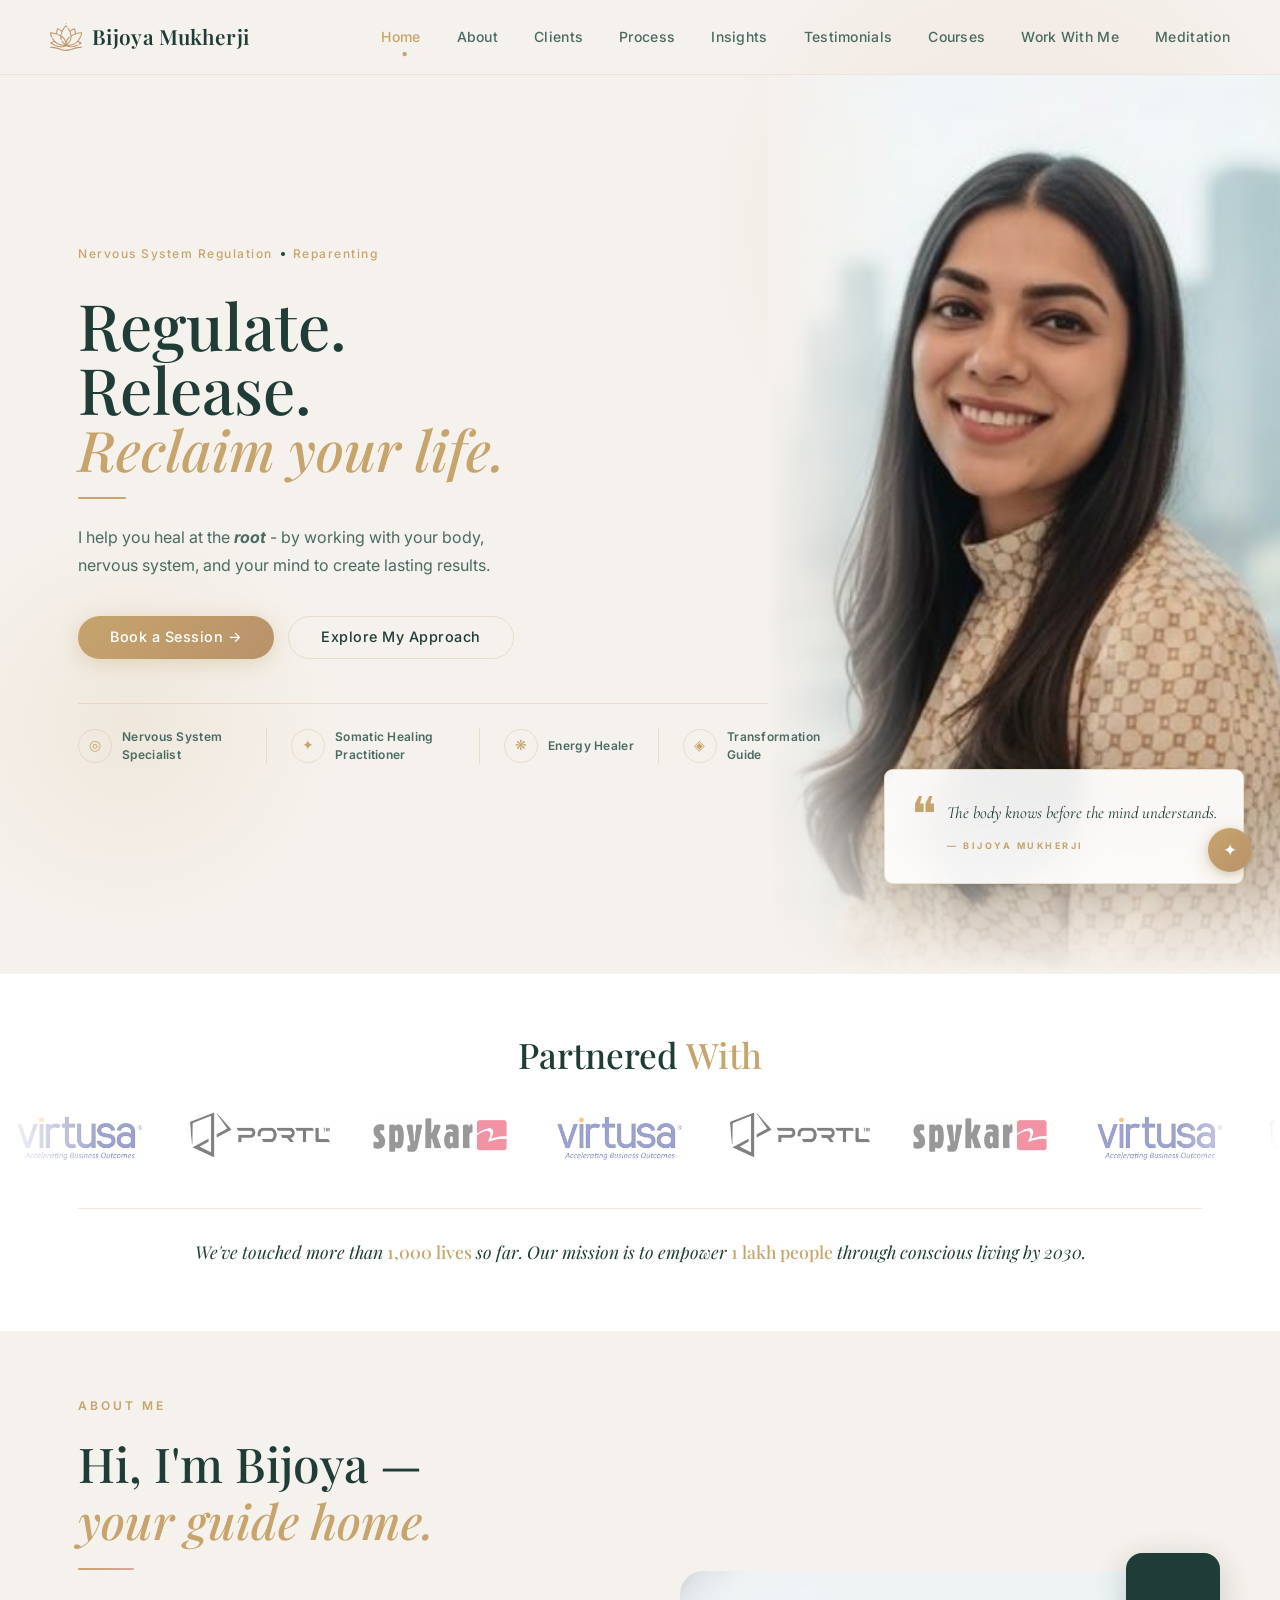
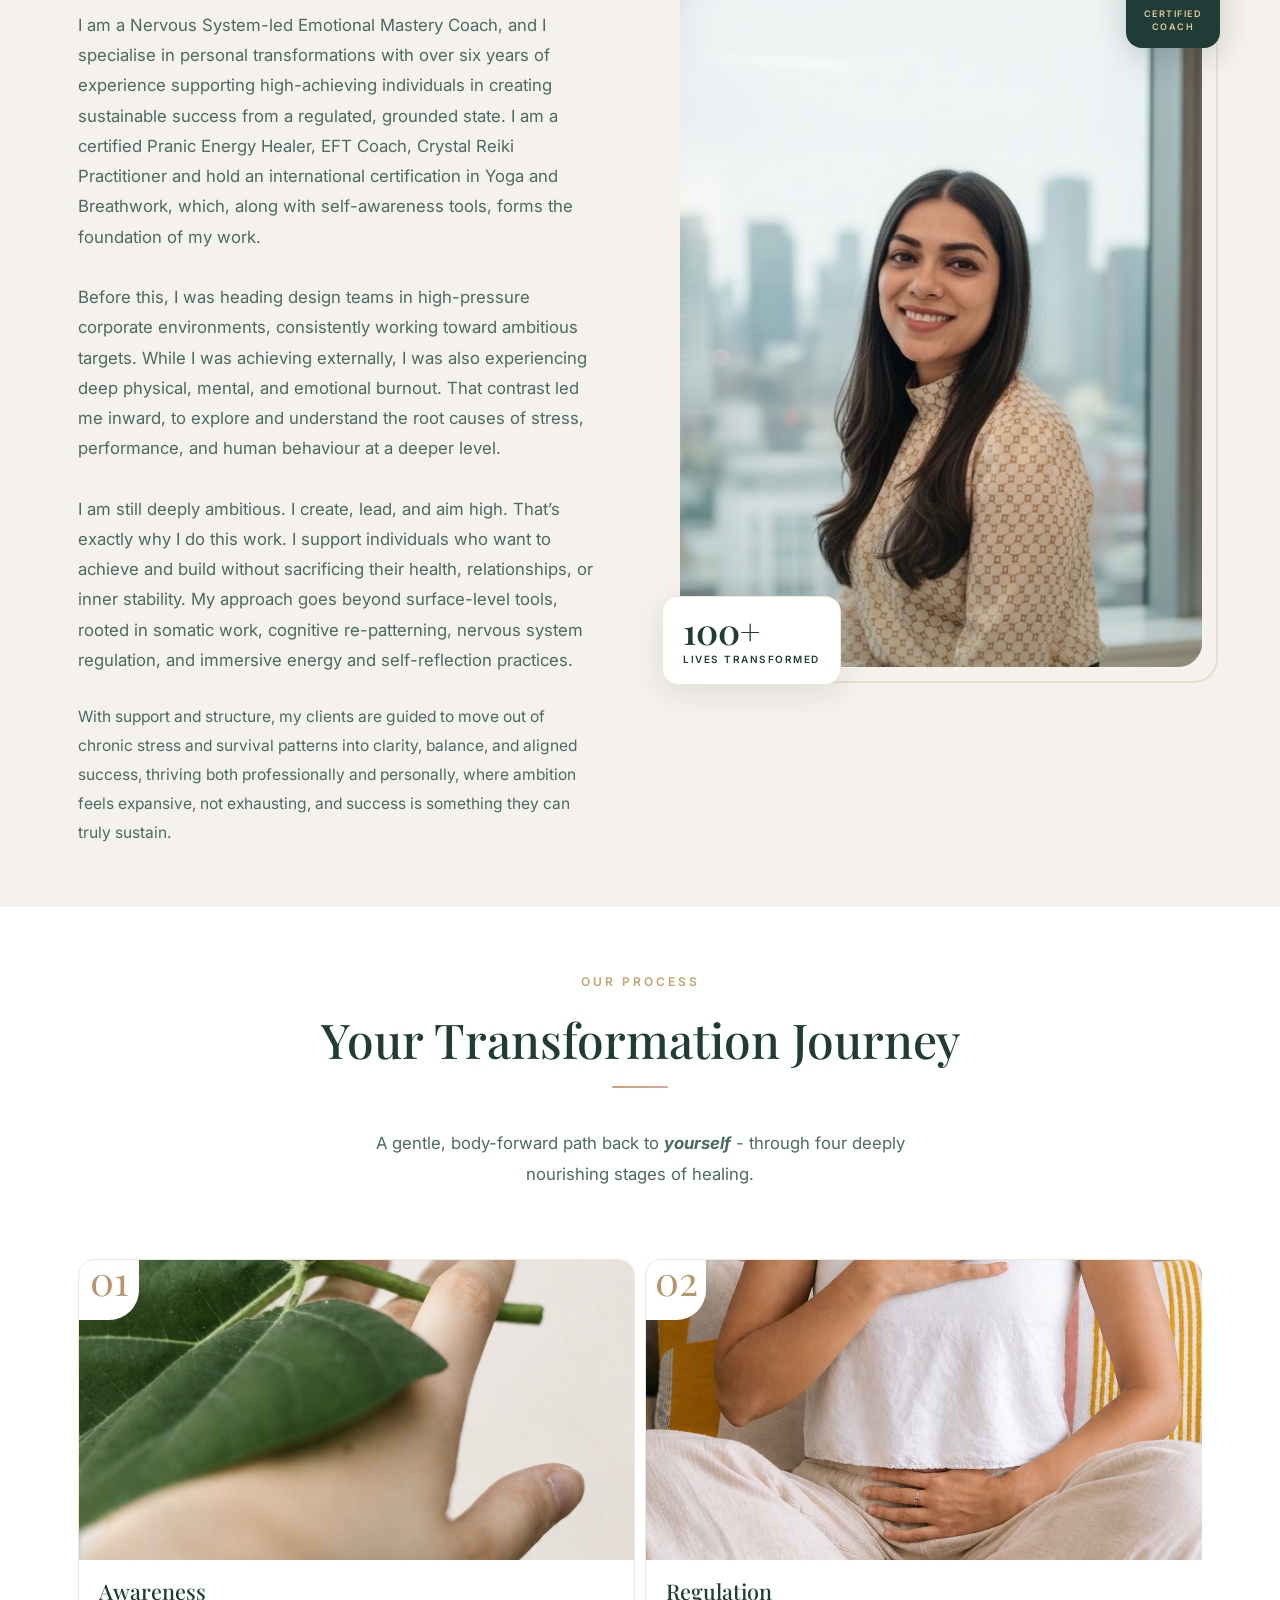
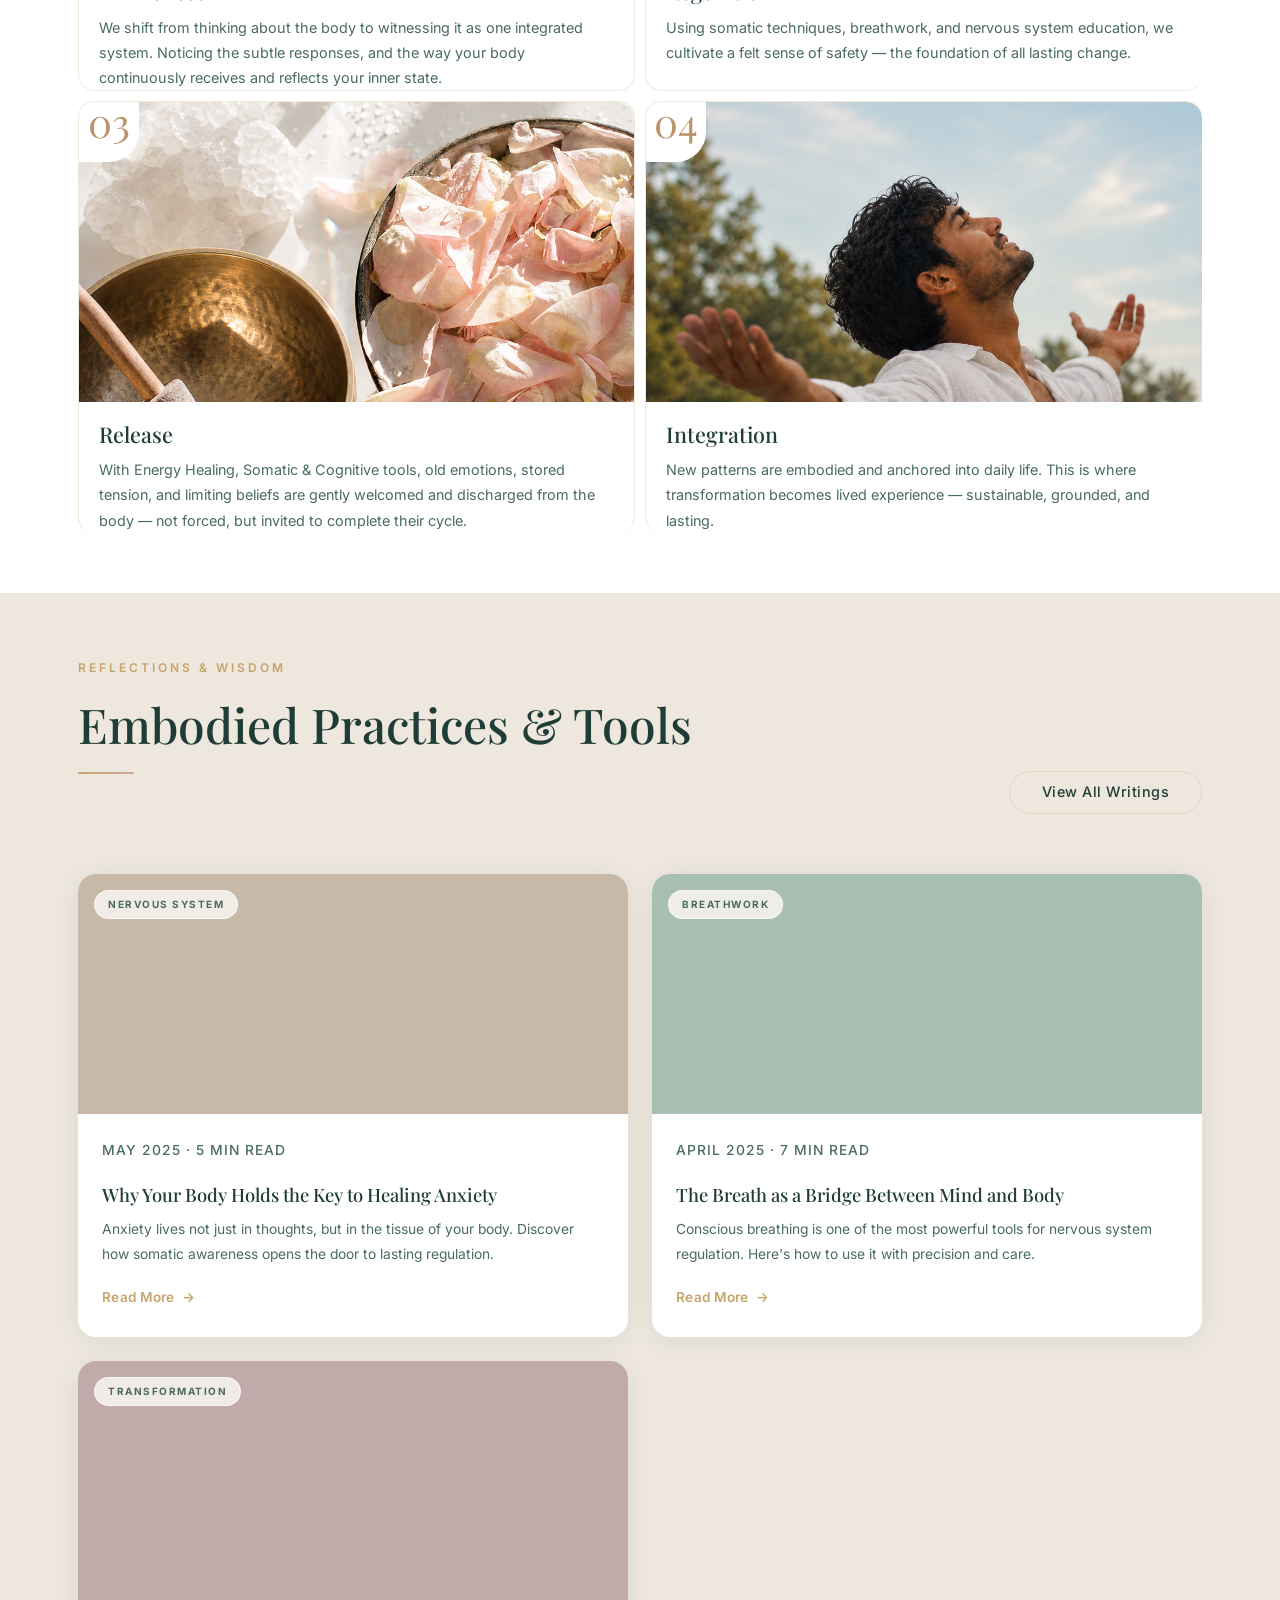
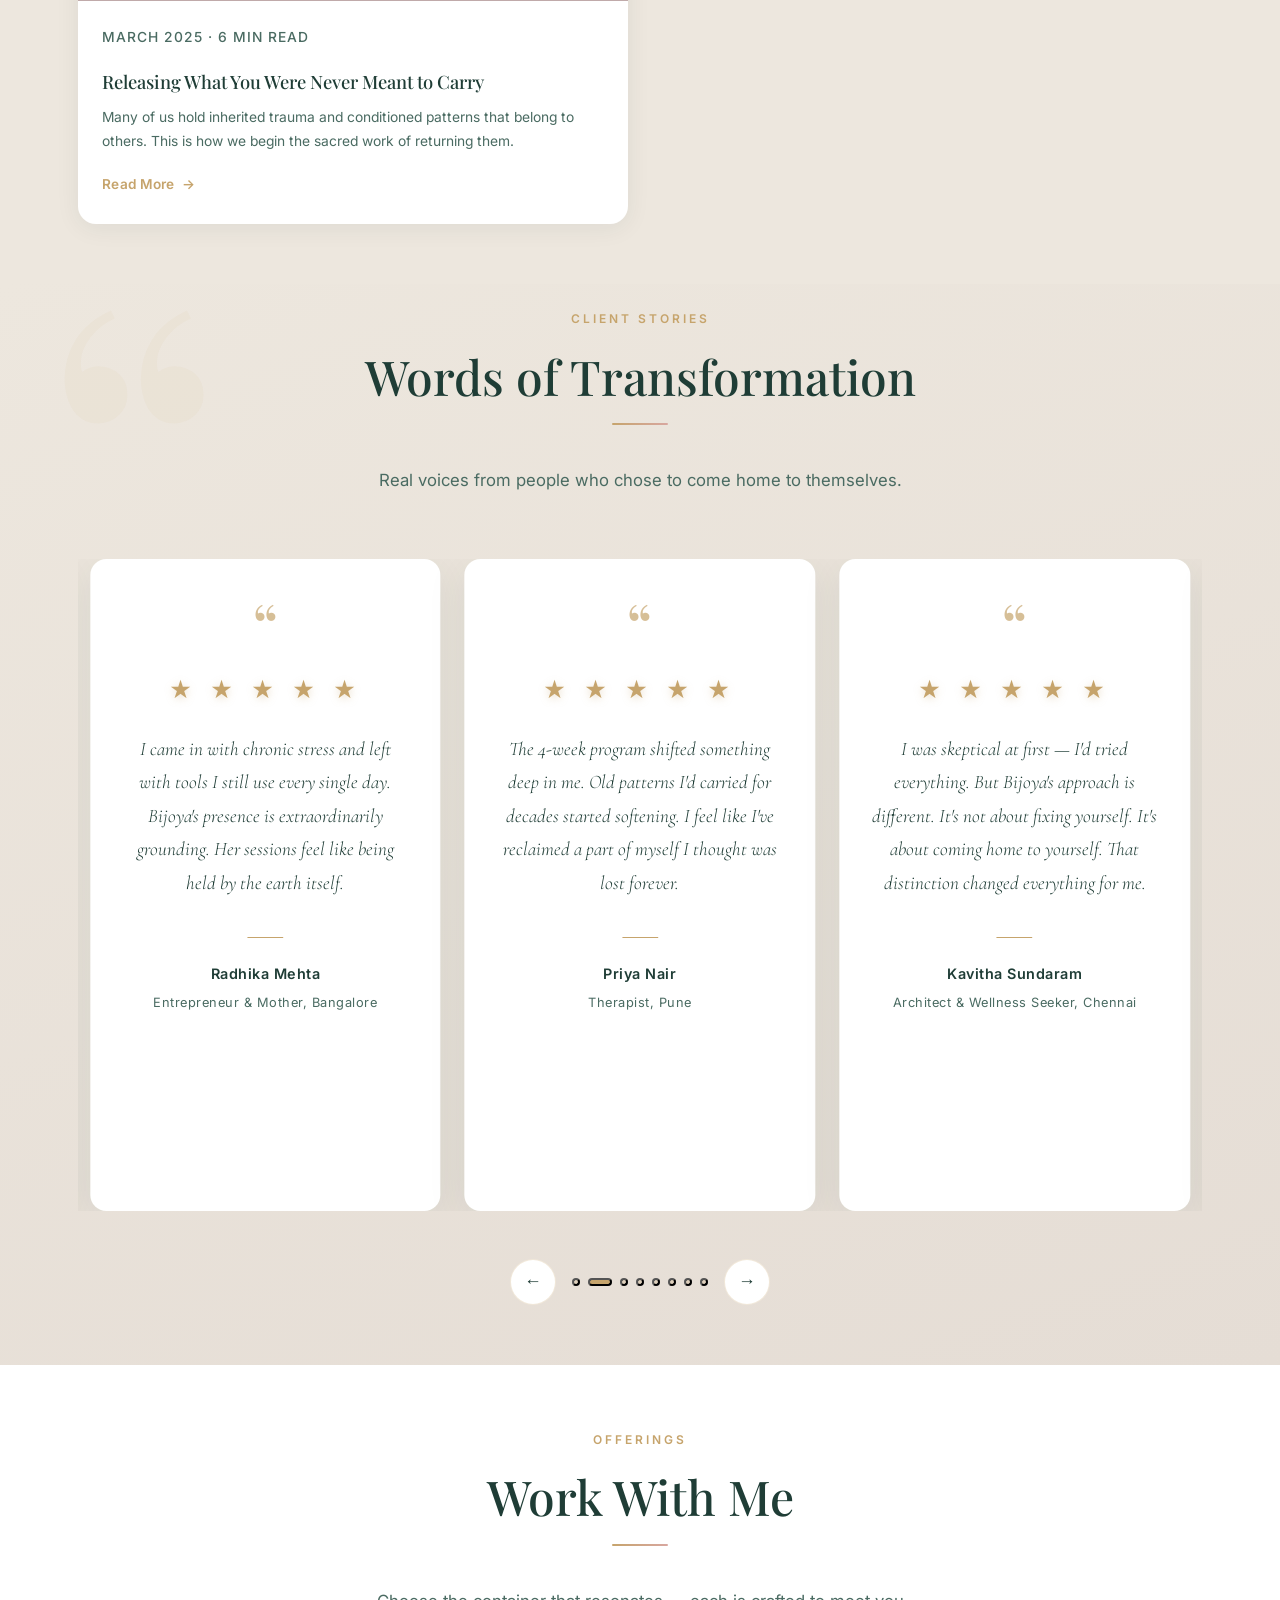
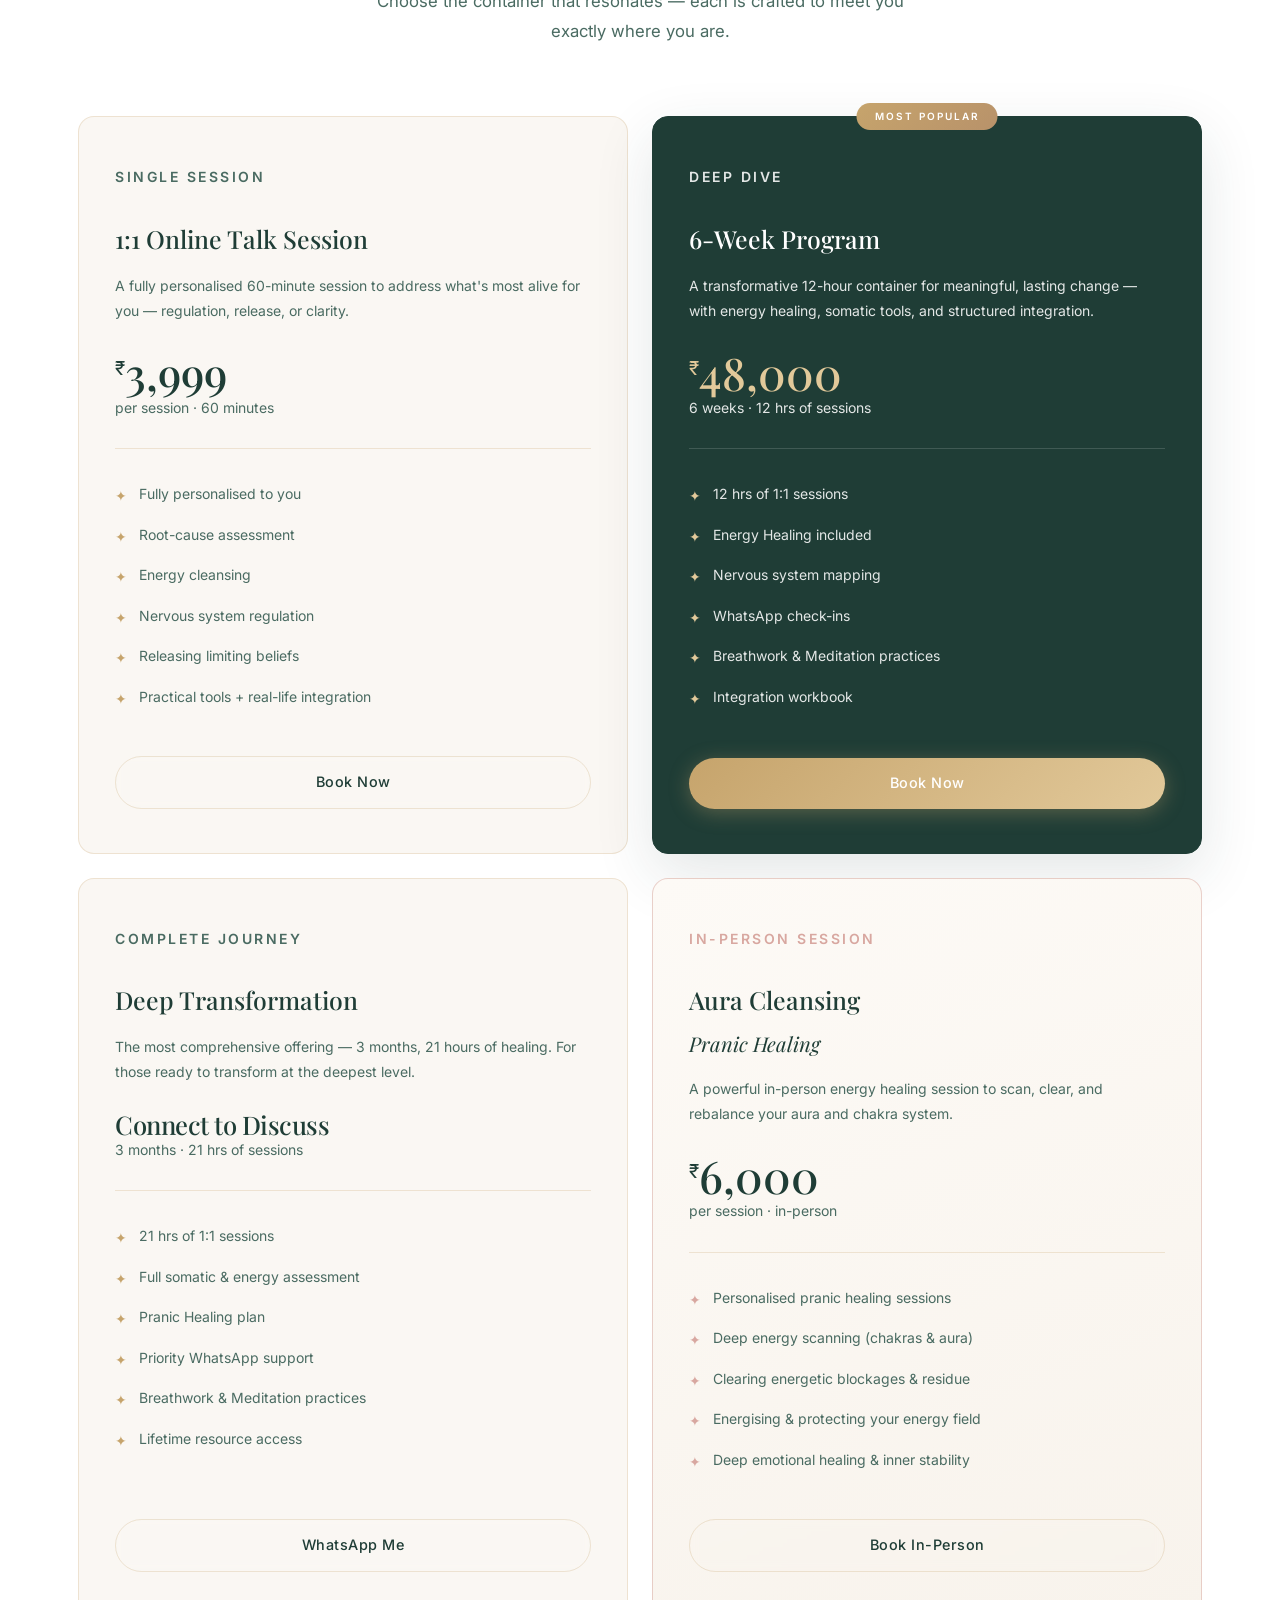
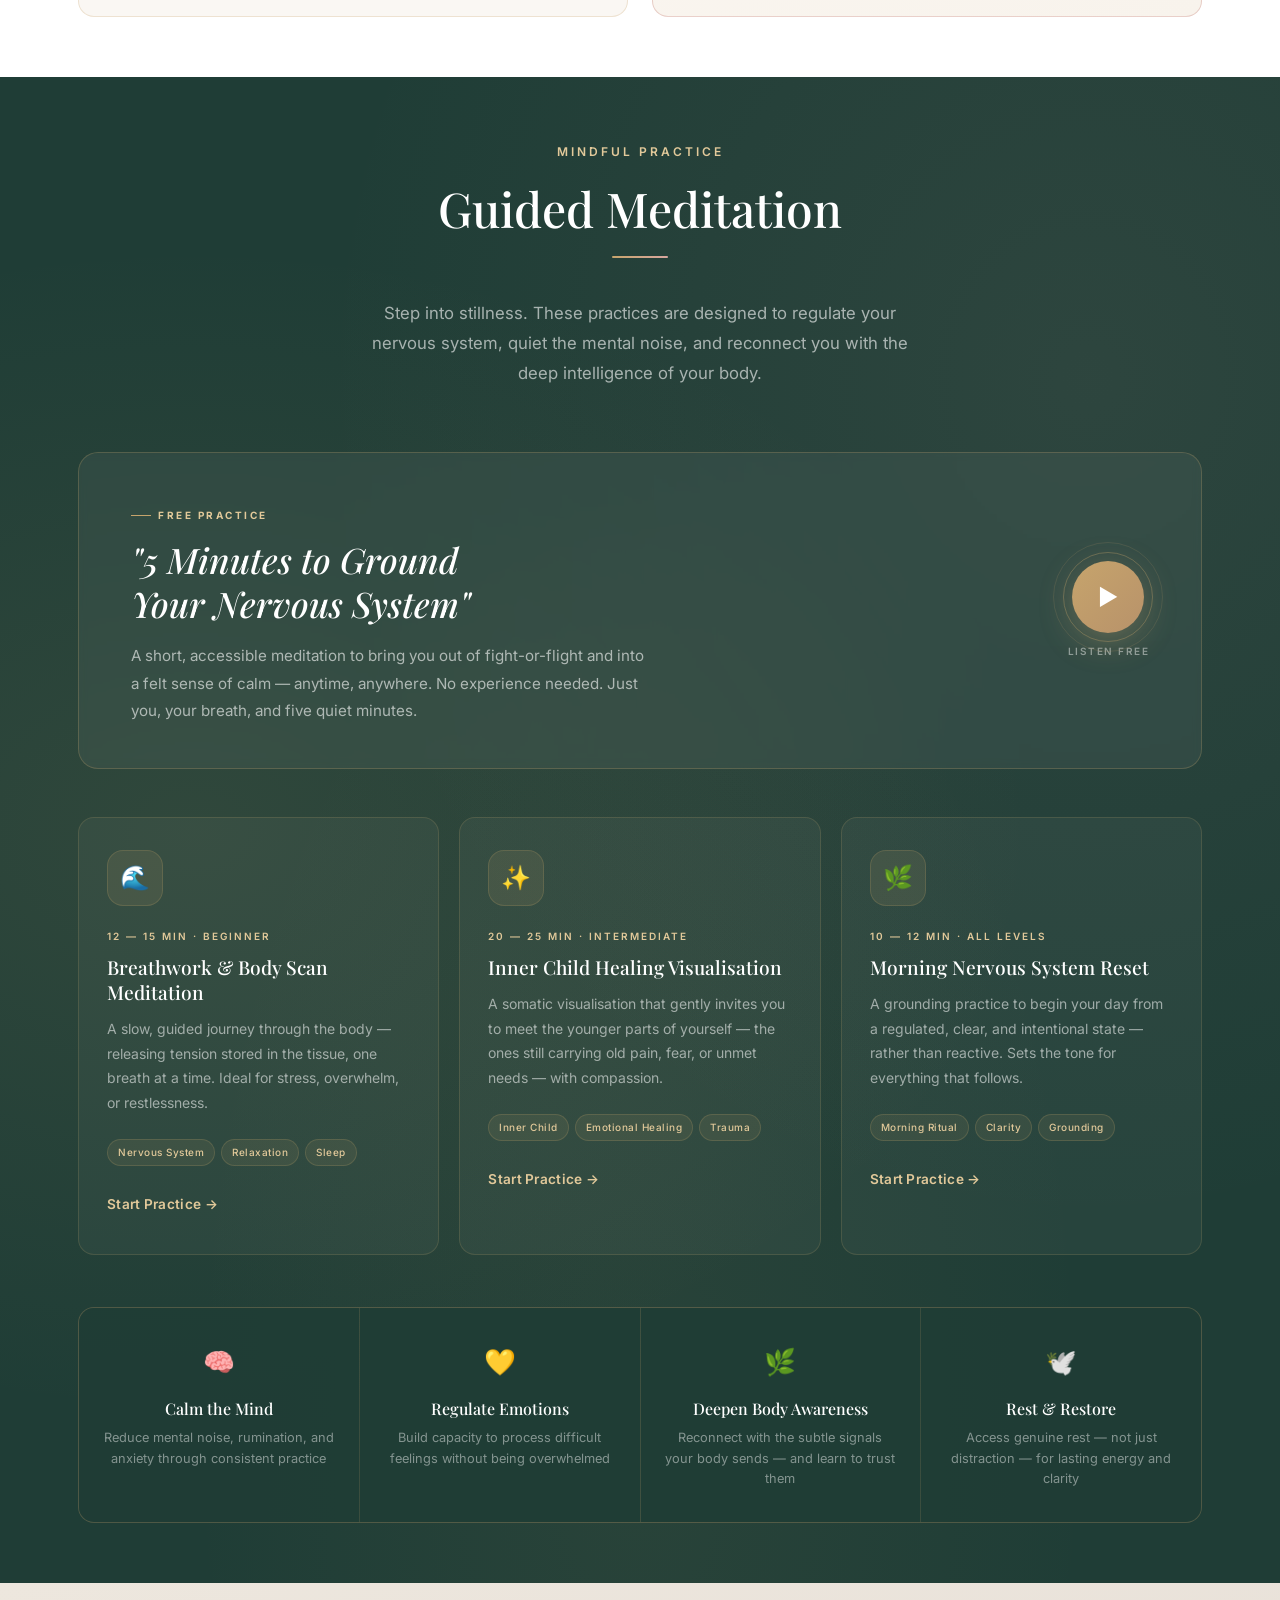
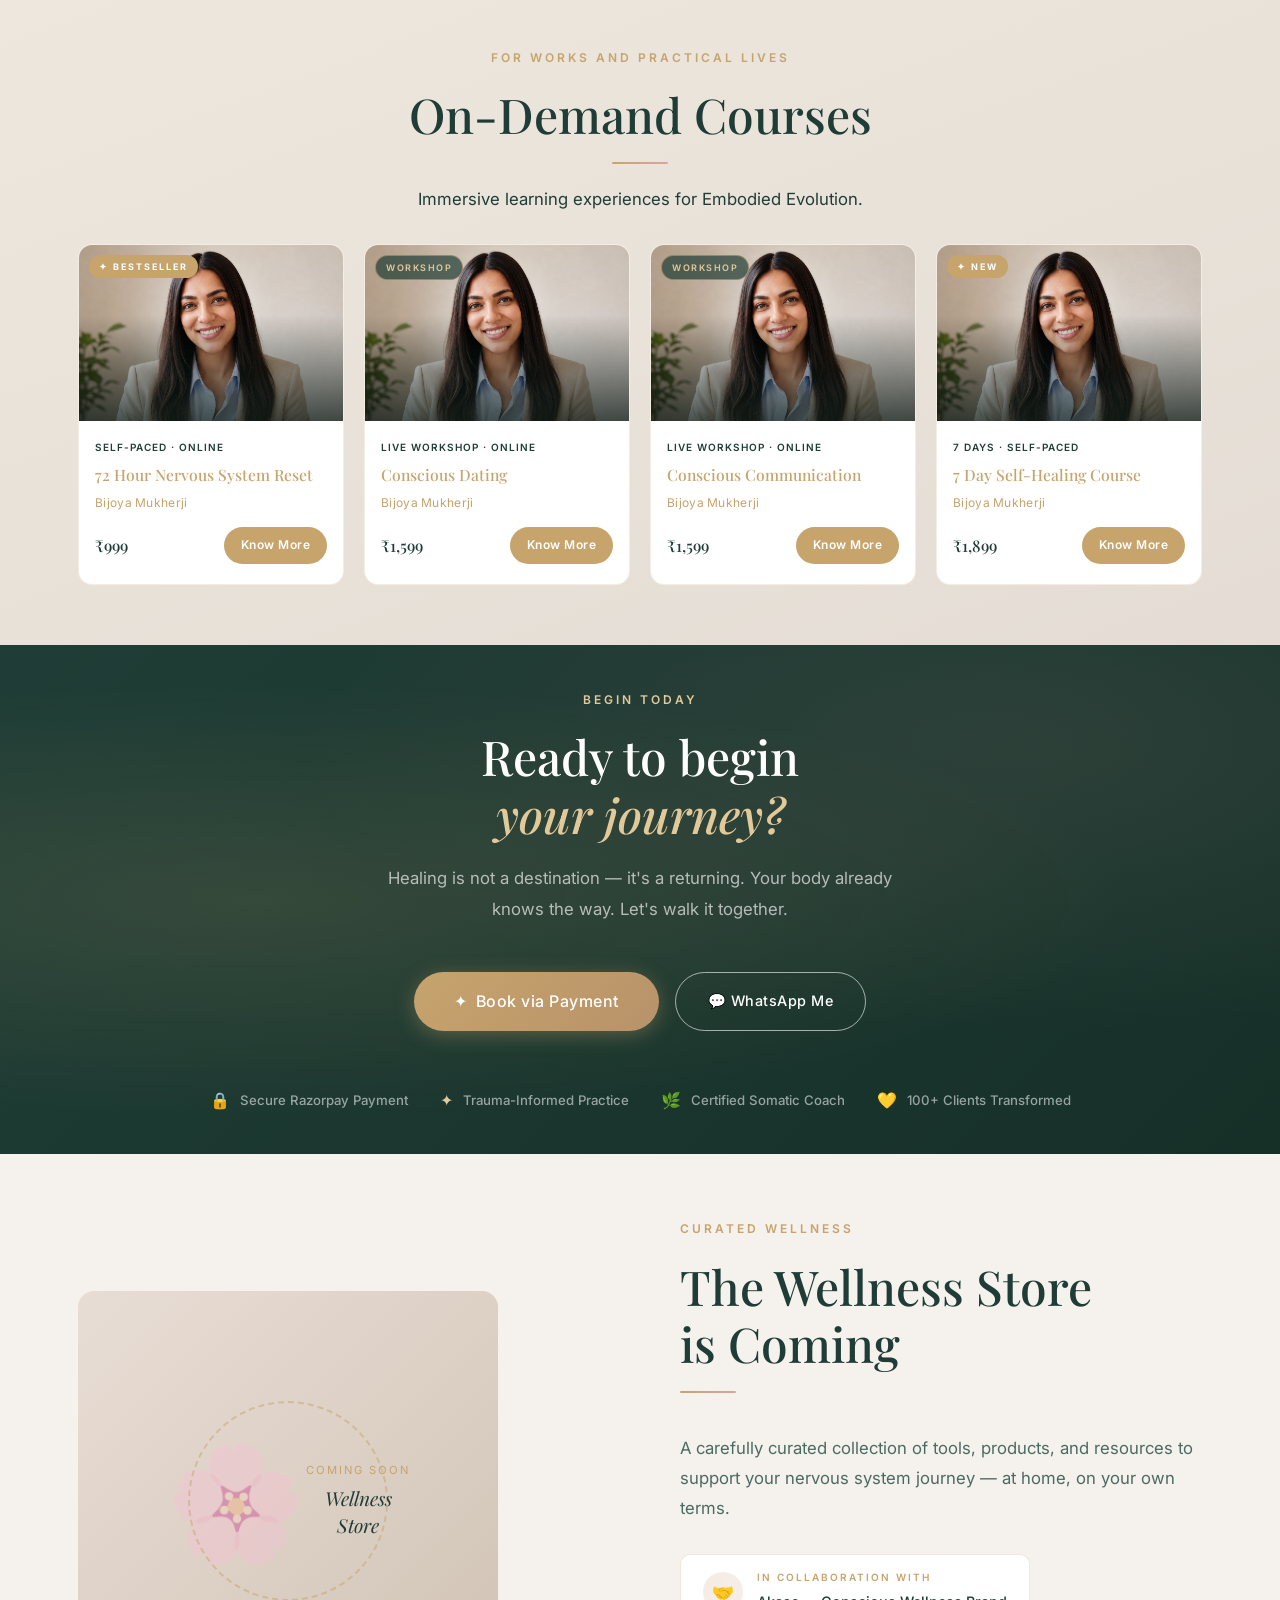
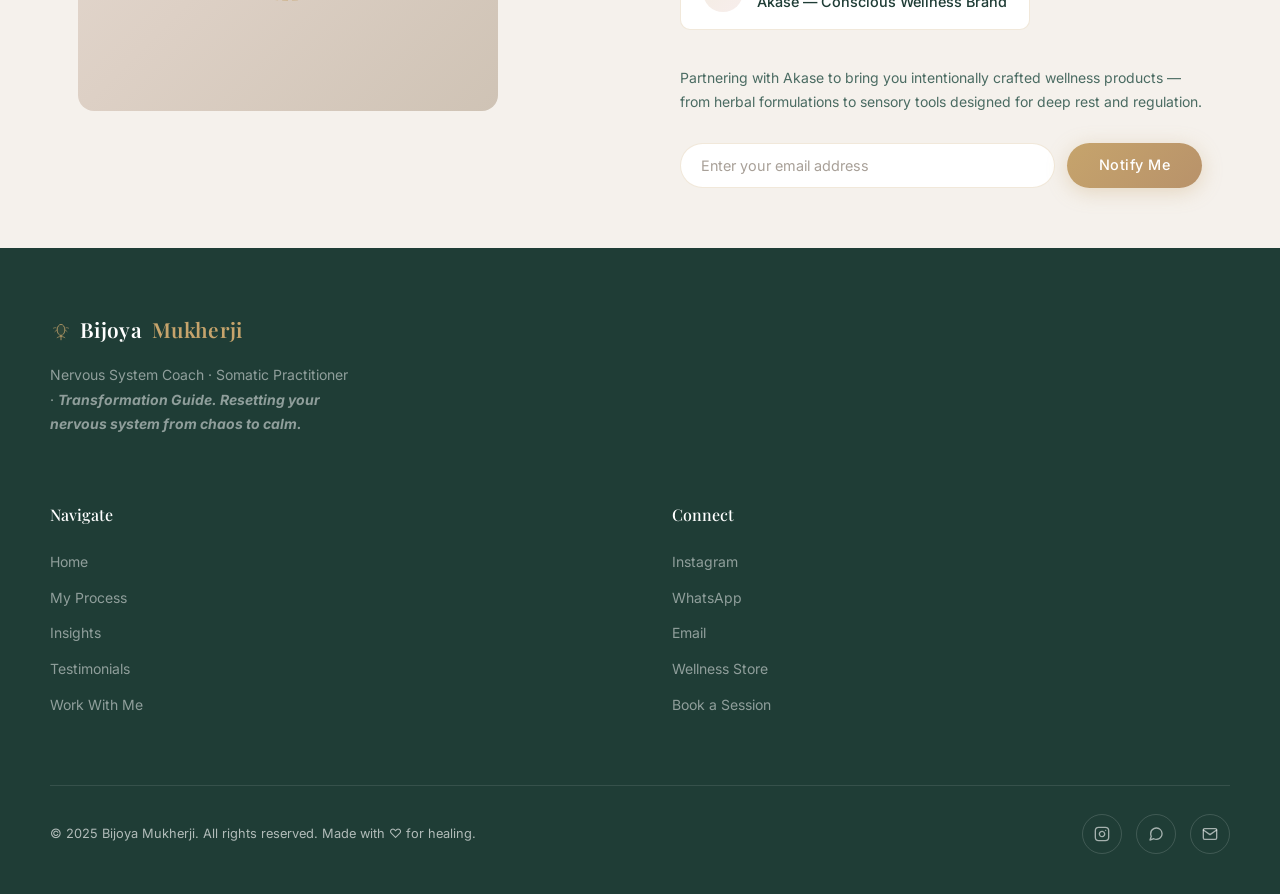
==== index.html @ c17ec3fc "updated" ====
<!DOCTYPE html>
<html lang="en">
<head>
  <meta charset="UTF-8" />
  <meta name="viewport" content="width=device-width, initial-scale=1.0" />
  <title>Bijoya Mukherji — Nervous System Coach</title>
  <link rel="preconnect" href="https://fonts.googleapis.com" />
  <link rel="preconnect" href="https://fonts.gstatic.com" crossorigin />
  <link href="https://fonts.googleapis.com/css2?family=Playfair+Display:ital,wght@0,400;0,500;0,600;0,700;1,400;1,500&family=Inter:wght@300;400;500;600&family=Cormorant+Garamond:ital,wght@0,300;0,400;1,300;1,400&display=swap" rel="stylesheet" />
  <style>
    *, *::before, *::after { box-sizing: border-box; margin: 0; padding: 0; }

    :root {
      --bg:        #F5F1EC;
      --bg-warm:   #EDE7DE;
      --text:      #1F3D36;
      --text-soft: #4A6B62;
      --gold:      #C6A46C;
      --gold-lt:   #E2C99A;
      --rose:      #D8A7A0;
      --white:     #FFFFFF;
      --card-bg:   #FAF7F3;
      --border:    rgba(198,164,108,0.25);
      --shadow:    0 8px 40px rgba(31,61,54,0.08);
      --shadow-lg: 0 20px 60px rgba(31,61,54,0.12);
      --r:         16px;
      --r-sm:      10px;
    }

    html { scroll-behavior: smooth; font-size: 16px; }

    body {
      background: var(--bg);
      color: var(--text);
      font-family: 'Inter', sans-serif;
      font-weight: 400;
      line-height: 1.7;
      overflow-x: hidden;
    }

    /* ─── UTILITY ─────────────────────────────────── */
    .container { max-width: 1180px; margin: 0 auto; padding: 0 28px; }
    .section { padding: 60px 0; }
    .section-label {
      display: inline-block;
      font-size: 12px;
      font-weight: 600;
      letter-spacing: 3px;
      text-transform: uppercase;
      color: var(--gold);
      margin-bottom: 18px;
    }
    .section-title {
      font-family: 'Playfair Display', serif;
      font-size: clamp(2rem, 4vw, 3rem);
      font-weight: 500;
      color: var(--text);
      line-height: 1.2;
      margin-bottom: 18px;
    }
    .section-sub {
      font-size: 1.05rem;
      color: var(--text-soft);
      max-width: 560px;
      line-height: 1.8;
    }
    .divider {
      width: 56px; height: 2px;
      background: linear-gradient(90deg, var(--gold), var(--rose));
      border-radius: 2px;
      margin-bottom: 40px;
    }

    /* ─── BUTTONS ─────────────────────────────────── */
    .btn {
      display: inline-flex; align-items: center; gap: 8px;
      padding: 8px 32px;
      border-radius: 50px;
      font-family: 'Inter', sans-serif;
      font-size: 0.9rem;
      font-weight: 500;
      letter-spacing: 0.5px;
      cursor: pointer;
      transition: all 0.35s cubic-bezier(0.34,1.56,0.64,1);
      text-decoration: none;
      border: none;
    }
    .btn-primary {
      background: linear-gradient(135deg, var(--gold), #B8926A);
      color: var(--white);
      box-shadow: 0 4px 20px rgba(198,164,108,0.35);
    }
    .btn-primary:hover {
      transform: translateY(-2px) scale(1.02);
      box-shadow: 0 8px 32px rgba(198,164,108,0.5);
    }
    .btn-secondary {
      background: transparent;
      color: var(--text);
      border: 1.5px solid var(--border);
      backdrop-filter: blur(4px);
    }
    .btn-secondary:hover {
      background: rgba(198,164,108,0.08);
      border-color: var(--gold);
      transform: translateY(-2px);
    }
    .btn-outline-white {
      background: transparent;
      color: var(--white);
      border: 1.5px solid rgba(255,255,255,0.6);
    }
    .btn-outline-white:hover {
      background: rgba(255,255,255,0.12);
      transform: translateY(-2px);
    }

    /* ─── NAVBAR ──────────────────────────────────── */
    #navbar {
      position: fixed; top: 0; left: 0; right: 0;
      z-index: 1000;
      padding: 0 28px;
          border-bottom: 1px solid #bc966b26;
      transition: background 0.4s, box-shadow 0.4s, padding 0.4s;
    }
    a.activeNachor::before {
    content: ".";
    font-size: 2rem;
    position: absolute;
    left: 50%;
    /* transform: translate(-50%, 0%); */
    top: -10px;
    color: var(--gold);
}
    #navbar.scrolled {
      background: rgba(245,241,236,0.94);
      backdrop-filter: blur(16px);
      box-shadow: 0 2px 30px rgba(31,61,54,0.07);
    }
    .nav-inner {
      max-width: 1180px; margin: 0 auto;
      display: flex; align-items: center; justify-content: space-between;
      height: 74px;
    }
    a.nav-logo img {
    width: 32px;
    height: 32px;
        margin-right: 10px;
}
    .nav-logo {
      font-family: 'Playfair Display', serif;
      font-size: 1.3rem;
      font-weight: 600;
      color: var(--text);
      text-decoration: none;
      letter-spacing: 0.3px;
      display: flex;
    align-items: center;
    }
    .nav-logo span { padding-left: 5px;}
    .nav-links {
      display: flex; align-items: center; gap: 36px;
      list-style: none;
    }
    .nav-links a {
      font-size: 0.875rem;
      font-weight: 500;
      color: var(--text-soft);
      text-decoration: none;
      letter-spacing: 0.3px;
      transition: color 0.25s;
      position: relative;
    }
    .nav-links a.btn {
      color:#fff;
    }
    .nav-links a::after {
      content: '';
      position: absolute; bottom: -3px; left: 0; right: 0;
      height: 1.5px;
      background: var(--gold);
      transform: scaleX(0); transform-origin: left;
      transition: transform 0.3s ease;
    }
    .nav-links a:hover { color: var(--text); }
    .nav-links a:hover::after { transform: scaleX(1); }
    .nav-cta { margin-left: 8px; }
    .hamburger {
      display: none; flex-direction: column; gap: 5px;
      cursor: pointer; padding: 4px;
    }
    .hamburger span {
      display: block; width: 24px; height: 2px;
      background: var(--text); border-radius: 2px;
      transition: all 0.3s;
    }

    /* ─── MOBILE NAV ──────────────────────────────── */
    .mobile-menu {
      display: none;
      position: fixed; inset: 0;
      background: rgba(245,241,236,0.98);
      backdrop-filter: blur(20px);
      z-index: 999;
      flex-direction: column;
      align-items: center;
      justify-content: center;
      gap: 32px;
      opacity: 0;
      pointer-events: none;
      transition: opacity 0.35s;
    }
    .mobile-menu.open { opacity: 1; pointer-events: all; }
    .mobile-menu a {
      font-family: 'Playfair Display', serif;
      font-size: 1.8rem;
      color: var(--text);
      text-decoration: none;
      font-weight: 500;
    }
    .mobile-close {
      position: absolute; top: 28px; right: 28px;
      font-size: 1.8rem; cursor: pointer; color: var(--text);
    }

    /* ─── HERO PHOTO ──────────────────────────────── */
    .hero-photo-real {
      position: absolute; inset: 0;
      overflow: hidden;
    }
    .hero-photo-img {
      width: 100%; height: 100%;
      object-fit: cover;
      object-position: top center;
      display: block;
      filter: brightness(1.02) contrast(0.98);
    }
.hero-photo-blend {
    position: absolute;
    inset: 0;
    background: linear-gradient(to right, var(--bg) 0%, rgb(245 241 236 / 0%) 30%, transparent 60%), linear-gradient(to top, var(--bg) 0%, transparent 20%);
    pointer-events: none;
}

    /* ─── HERO ────────────────────────────────────── */
    #hero {
    min-height: 100vh;
    /* display: grid; */
    display: flex;
    /* grid-template-columns: 1fr 1fr; */
    align-items: center;
    position: relative;
    overflow: hidden;
    padding-top: 74px;
    justify-content: space-between;
    }
    .hero-bg-circle {
      position: absolute;
      border-radius: 50%;
      pointer-events: none;
    }
    .hero-bg-circle-1 {
      width: 650px; height: 650px;
      background: radial-gradient(circle, rgba(216,167,160,0.18) 0%, transparent 70%);
      top: -100px; right: -60px;
    }
    .hero-bg-circle-2 {
      width: 420px; height: 420px;
      background: radial-gradient(circle, rgba(198,164,108,0.12) 0%, transparent 70%);
      bottom: 40px; left: -80px;
    }
    .hero-content {
      width: 60%;
      padding: 40px 0px 80px calc((100vw - 1180px)/2 + 28px);
      position: relative;
      animation: fadeUp 0.9s ease both;
      z-index: 1;
    }
    /* Eyebrow pill row */
    .hero-eyebrow {
      display: flex; align-items: center; gap: 8px;
      flex-wrap: wrap;
      margin-bottom: 28px;
    }
    .hero-eyebrow-item {
     font-size: 12px;
    font-weight: 500;
    letter-spacing: 1.5px;
    text-transform: capitalize;
    color: var(--gold);
    }
    .hero-eyebrow-dot {
      width: 4px; height: 4px; border-radius: 50%;
      background: var(--text); opacity:1;
      flex-shrink: 0;
    }

    /* Big headline */
    h1.hero-headline {
      font-family: 'Playfair Display', serif;
      font-size: clamp(3.2rem, 6.5vw, 4rem);
      font-weight: 500;
      line-height: 1.0;
      color: var(--text);
      margin-bottom: 0;
    }
    h1.hero-headline .line-gold {
      color: var(--gold);
      font-style: italic;
          font-size: clamp(3.2rem, 6.5vw, 3.5rem);
      display: block;
    }

    /* Gold rule under headline */
    .hero-rule {
      width: 48px; height: 2px;
      background: var(--gold);
      border-radius: 2px;
      margin: 20px 0 24px;
    }

    .hero-desc {
      font-size: 1rem;
      color: var(--text-soft);
      max-width: 460px;
      line-height: 1.8;
      margin-bottom: 36px;
    }
    .hero-btns { display: flex; gap: 14px; flex-wrap: wrap; margin-bottom: 44px; }

    /* 4 specialty badges */
    .hero-specialties {
      display: flex; align-items: stretch;
      gap: 0;
      border-top: 1px solid var(--border);
      padding-top: 24px;
      flex-wrap: nowrap;
    }
    .hero-spec-item {
      display: flex; align-items: center; gap: 10px;
      padding: 0 24px 0 0;
      margin-right: 24px;
      border-right: 1px solid var(--border);
      flex-shrink: 0;
    }
    .hero-spec-item:last-child { border-right: none; padding-right: 0; margin-right: 0; }
    .hero-spec-icon {
      width: 34px; height: 34px; flex-shrink: 0;
      border: 1.5px solid var(--border);
      border-radius: 50%;
      display: flex; align-items: center; justify-content: center;
      font-size: 0.9rem;
      color: var(--gold);
    }
    .hero-spec-text {
      font-size: 12px; 
      font-weight: 600;
      letter-spacing: 0.3px;
      color: var(--text-soft);
      line-height: 1.5;
      max-width: 120px;
    }
    @media (max-width: 768px) {
      .hero-specialties { gap: 16px; }
      .hero-spec-item { border-right: none; padding-right: 0; margin-right: 0; }
    }
    .hero-image-wrap {
      width: 40%;
      position: relative;
      height: 100%;
      min-height: 100vh;
      overflow: hidden;
      animation: fadeIn 1.1s ease both 0.2s;
    }
    .hero-image-bg {
      position: absolute; inset: 0;
      background:
        linear-gradient(160deg, #E8DED3 0%, #D4C8BB 40%, #C5B8A8 100%);
    }
    .hero-image-pattern {
      position: absolute; inset: 0;
      background-image:
        radial-gradient(circle at 30% 20%, rgba(198,164,108,0.15) 0%, transparent 50%),
        radial-gradient(circle at 70% 70%, rgba(216,167,160,0.2) 0%, transparent 50%);
    }
    .hero-portrait-art {
      position: absolute;
      inset: 0;
      display: flex;
      align-items: center;
      justify-content: center;
    }
    /* Decorative botanical SVG art */
  .hero-quote-card {
    display: flex;
    position: absolute;
    bottom: 10%;
    right: 36px;
    background: rgba(255, 255, 255, 0.92);
    backdrop-filter: blur(12px);
    -webkit-backdrop-filter: blur(12px);
    border: 1px solid rgba(198, 164, 108, 0.3);
    border-radius: 9px;
    padding: 30px 26px 30px;
    max-width: 380px;
    box-shadow: 0 8px 40px rgba(31, 61, 54, 0.14);
    animation: fadeUp 1.2s  ease both 0.4s;
}
.hero-quote-icon {
    font-family: 'Playfair Display', serif;
    font-size: 3rem;
    color: var(--gold);
    line-height: 0.8;
    margin-bottom: 10px;
    opacity: 1;
    margin-right: 10px;
    position: relative;
    top: -8px;
}
    .hero-quote-text {
      font-family: 'Cormorant Garamond', serif;
      font-size: 1.05rem;
      font-style: italic;
      font-weight: 400;
      color: var(--text);
      line-height: 1.55;
      margin-bottom: 12px;
    }
    .hero-quote-attr {
      font-size: 9px;
      font-weight: 700;
      letter-spacing: 2.5px;
      text-transform: uppercase;
      color: var(--gold);
    }
    .hero-cert-badge {
      position: absolute;
      top: 36px; right: 36px;
      width: 104px; height: 104px;
      background: rgba(255,255,255,0.92);
      backdrop-filter: blur(8px);
      border: 1.5px solid rgba(255,255,255,0.7);
      border-radius: 50%;
      display: flex; flex-direction: column;
      align-items: center; justify-content: center;
      text-align: center;
      box-shadow: 0 4px 24px rgba(31,61,54,0.12);
    }
    .hero-cert-top {
      font-size: 8px; font-weight: 700;
      letter-spacing: 2.5px; text-transform: uppercase;
      color: var(--gold); margin-bottom: 4px;
    }
    .hero-cert-star { color: var(--gold); font-size: 0.75rem; margin-bottom: 4px; }
    .hero-cert-main {
      font-family: 'Playfair Display', serif;
      font-size: 8.5px; font-weight: 600;
      letter-spacing: 1.2px; text-transform: uppercase;
      color: var(--text); line-height: 1.45;
    }


    /* ─── AS FEATURED IN ──────────────────────────── */
    #featured-in {
      background: var(--bg);
      padding: 36px 0 40px;
      border-top: 1px solid var(--border);
    }
    .featured-inner {
      max-width: 1180px; margin: 0 auto; padding: 0 28px;
      display: flex; align-items: center; gap: 36px;
      flex-wrap: wrap;
    }
    .featured-label {
      display: flex; align-items: center; gap: 14px;
      font-size: 10px; font-weight: 700;
      letter-spacing: 3px; text-transform: uppercase;
      color: var(--text-soft);
      white-space: nowrap; flex-shrink: 0;
    }
    .featured-label::before,
    .featured-label::after {
      content: '';
      display: block; width: 28px; height: 1px;
      background: var(--border);
    }
    .featured-logos {
      display: flex; align-items: center;
      gap: 32px; flex-wrap: wrap; flex: 1;
      justify-content: space-between;
    }
    .featured-logo {
      font-family: 'Playfair Display', serif;
      font-size: 0.95rem; font-weight: 600;
      color: rgba(31,61,54,0.45);
      letter-spacing: 0.5px;
      text-transform: uppercase;
      white-space: nowrap;
      transition: color 0.25s;
      cursor: default;
      text-decoration: none;
    }
    .featured-logo:hover { color: var(--text); }
    .featured-logo.serif { font-style: italic; }
    .featured-logo.boxed {
      border: 1.5px solid rgba(31,61,54,0.2);
      padding: 4px 10px; border-radius: 4px;
    }
    @media (max-width: 768px) {
      .featured-inner { justify-content: center; }
      .featured-logos { justify-content: center; gap: 20px; }
    }

    /* ─── ABOUT ───────────────────────────────────── */
    #about { background: var(--bg); }
    .about-inner {
      display: grid;
      grid-template-columns: 1fr 1fr;
      gap: 80px;
      align-items: center;
    }
    .about-text { }
    .about-text .section-sub { margin-bottom: 28px; }

    .about-signature {
      font-family: 'Playfair Display', serif;
      font-size: 1.8rem;
      font-style: italic;
      font-weight: 400;
      color: var(--gold);
      margin-top: 32px;
      line-height: 1;
    }

    .about-values {
      display: grid;
      grid-template-columns: 1fr 1fr;
      gap: 14px;
      margin: 32px 0;
    }
    .about-value {
      display: flex; align-items: flex-start; gap: 12px;
      padding: 16px 16px 14px;
      background: var(--white);
      border: 1px solid var(--border);
      border-radius: var(--r-sm);
      transition: box-shadow 0.3s, transform 0.3s;
    }
    .about-value:hover {
      box-shadow: 0 6px 24px rgba(198,164,108,0.12);
      transform: translateY(-2px);
    }
    .about-value-icon {
      font-size: 1.2rem; flex-shrink: 0; margin-top: 1px;
    }
    .about-value-text strong {
      display: block;
      font-size: 0.85rem; font-weight: 600;
      color: var(--text); margin-bottom: 2px;
    }
    .about-value-text span {
      font-size: 0.775rem; color: var(--text-soft); line-height: 1.5;
    }
    .about-credentials {
      display: flex; flex-wrap: wrap; gap: 8px;
      margin-top: 28px;
    }
    .about-cred {
      display: flex; align-items: center; gap: 6px;
      font-size: 12px; font-weight: 600;
      letter-spacing: 0.8px; text-transform: uppercase;
      padding: 7px 14px; border-radius: 20px;
      background: rgba(198,164,108,0.1);
      border: 1px solid rgba(198,164,108,0.25);
      color: #8A6A3E;
    }
    .about-cred-dot { 
      width: 5px; height: 5px; border-radius: 50%;
      background: var(--gold); flex-shrink: 0;
    }

    .about-photo-wrap {
      position: relative;
    }
    .about-photo-frame {
      position: relative;
      border-radius: 24px;
      overflow: hidden;
      aspect-ratio: 3/4;
      background: var(--bg-warm);
    }
    .about-photo-frame img {
      width: 100%; height: 100%;
      object-fit: cover;
      object-position: top center;
      display: block;
    }
    .about-photo-frame::after {
      content: '';
      position: absolute; inset: 0;
      background: linear-gradient(to bottom, transparent 70%, rgba(31,61,54,0.18) 100%);
      pointer-events: none;
    }
    .about-photo-deco {
      position: absolute;
      width: 100%; height: 100%;
      top: 16px; left: 16px;
      border: 2px solid var(--border);
      border-radius: 24px;
      z-index: -1;
      pointer-events: none;
    }
    .about-photo-badge {
      position: absolute;
      bottom: -18px; left: -18px;
      background: var(--white);
      border: 1px solid var(--border);
      border-radius: 16px;
      padding: 16px 20px;
      box-shadow: 0 8px 32px rgba(31,61,54,0.1);
      z-index: 2;
    }
    .about-badge-num {
      font-family: 'Playfair Display', serif;
      font-size: 2.2rem; font-weight: 600;
      color: var(--text); line-height: 1;
    }
    .about-badge-label {
      font-size: 10px; font-weight: 600;
      letter-spacing: 1.5px; text-transform: uppercase;
      color: var(--soft); margin-top: 3px;
    }
    .about-photo-badge2 {
      position: absolute;
      top: -18px; right: -18px;
      background: var(--text);
      border-radius: 16px;
      padding: 14px 18px;
      box-shadow: 0 8px 32px rgba(31,61,54,0.2);
      z-index: 2;
      text-align: center;
    }
    .about-badge2-icon { font-size: 1.3rem; margin-bottom: 4px; display: block; }
    .about-badge2-text {
      font-size: 9px; font-weight: 600;
      letter-spacing: 1.5px; text-transform: uppercase;
      color: var(--gold-lt); line-height: 1.5;
    }

    @media (max-width: 900px) {
      .about-inner { grid-template-columns: 1fr; gap: 48px; }
      .about-photo-wrap { order: -1; max-width: 380px; margin: 0 auto; }
      .about-photo-badge { left: -10px; bottom: -10px; }
      .about-photo-badge2 { right: -10px; top: -10px; }
    }
    @media (max-width: 600px) {
      .about-values { grid-template-columns: 1fr; }
    }


    /* ─── CLIENTS & COLLABORATIONS ───────────────── */
    #clients {
      background: var(--white);
      overflow: hidden;
    }
    .clients-header {
      text-align: center;
      margin-bottom: 30px;
    }
    .clients-header .section-label { letter-spacing: 5px; }
    .clients-header h2 {
      font-family: 'Playfair Display', serif;
      font-size: clamp(1.6rem, 3vw, 2.2rem);
      font-weight: 500;
      color: var(--text);
      margin-bottom: 0;
      line-height: 1.2;
    }
    .clients-header h2 em {
      font-style: normal;
      color: var(--gold);
    }

    /* Two-row infinite marquee */
    .clients-track-wrap {
      display: flex;
      flex-direction: column;
      gap: 18px;
      margin-bottom: 40px;
    }
    .clients-row {
      display: flex;
      gap: 20px;
      overflow: hidden;
      mask-image: linear-gradient(to right, transparent 0%, black 8%, black 92%, transparent 100%);
      -webkit-mask-image: linear-gradient(to right, transparent 0%, black 8%, black 92%, transparent 100%);
    }
    .clients-marquee {
      display: flex;
      gap: 20px;
      animation: marqueeLeft 28s linear infinite;
      flex-shrink: 0;
    }
    .clients-row.reverse .clients-marquee {
      animation: marqueeRight 32s linear infinite;
    }
    .clients-marquee:hover { animation-play-state: paused; }

    @keyframes marqueeLeft {
      0%   { transform: translateX(0); }
      100% { transform: translateX(-50%); }
    }
    @keyframes marqueeRight {
      0%   { transform: translateX(-50%); }
      100% { transform: translateX(0); }
    }
.client-logo-card img {
    width: 100%;
    filter: opacity(0.5);
}
    .client-logo-card {
    flex-shrink: 0;
    height: auto;
    width: 160px;
    padding: 0 10px;
    background: #fff;
    border: 0;
    border-radius: 14px;
    display: flex;
    align-items: center;
    justify-content: center;
    transition: box-shadow 0.3s, transform 0.3s, border-color 0.3s;
    cursor: default;
    }
    .client-logo-card:hover {
      transform: translateY(-3px);
    }
      .client-logo-card:hover img {
    filter: opacity(1);
}
    .client-logo-text {
      font-family: 'Inter', sans-serif;
      font-weight: 700;
      font-size: 0.875rem;
      letter-spacing: 0.5px;
      color: var(--text);
      white-space: nowrap;
      text-align: center;
      line-height: 1.2;
      user-select: none;
    }
    .client-logo-text .logo-sub {
      display: block;
      font-weight: 400;
      font-size: 0.65rem;
      letter-spacing: 1px;
      color: var(--text-soft);
      margin-top: 2px;
    }

    /* Mission strip */
    .clients-mission {
      text-align: center;
      padding: 28px 24px 4px;
      border-top: 1px solid var(--border);
      margin: 0 auto
    }
    .clients-mission p {
          font-family: 'Playfair Display', serif;
      font-size: 1.1rem;
      font-style: italic;
      font-weight: 300;
      color: var(--text);
      line-height: 1.75;
    }
    .clients-mission strong {
      color: var(--gold);
      font-weight: 500;
      font-style: normal;
    }

    /* ─── PROCESS ─────────────────────────────────── */
    #process { background: var(--white); }
    .process-header { text-align: center; margin-bottom: 70px; }
    .process-header .divider { margin: 0 auto 40px; }
    .process-header .section-sub { margin: 0 auto; text-align: center; }
    .process-grid {
      display: grid;
      grid-template-columns: repeat(4, 1fr);
      gap: 10px;
      /* border: 1px solid var(--border); */
 
      overflow: hidden;
    }
    .process-icon-img {
    text-align: center;

}

    .process-card {
      padding: 0;
      position: relative;
      transition: background 0.35s;
      border: 1px solid var(--border);
           border-radius: var(--r);
           overflow: hidden;
    }
.process-icon-img img {
    width: 100%;
    height: 300px;
    object-fit: cover;
    margin: 0px auto;
           border-radius: var(--r);
           border-bottom-right-radius: 0;
           border-bottom-left-radius: 0;

  margin-bottom: 5px;
}
    .process-card::before {
      content: '';
      position: absolute; top: 0; left: 0; right: 0;
      height: 3px;
      background: var(--gold);
      transform: scaleX(0); transform-origin: left;
      transition: transform 0.4s ease;
    }
    .process-card:hover { background: var(--bg); }
    .process-card:hover::before { transform: scaleX(1); }
    .process-card:hover .process-num{
background: var(--gold);
color: #fff;
    }
    .process-num {
 font-family: 'Playfair Display', serif;
    font-size: 2.5rem;
    font-weight: 400;
    color: rgb(186 149 106);
    line-height: 1;
    padding: 0 20px;
    margin-bottom: 16px;
    position: absolute;
    background: #fff;
    border-radius: 0;
    height: 60px;
    width: 60px;
    top: 0;
    left: 0;
    border-bottom-right-radius: 50%;
    padding: 0;
    text-align: center;
    }
    .process-icon {
      width: 52px; height: 52px;
      background: linear-gradient(135deg, rgba(198,164,108,0.15), rgba(216,167,160,0.15));
      border-radius: 14px;
      display: flex; align-items: center; justify-content: center;
      font-size: 1.5rem;
      margin-bottom: 22px;
      transition: transform 0.35s cubic-bezier(0.34,1.56,0.64,1);
    }
    .process-card:hover .process-icon { transform: scale(1.1); }
    .process-card h3 {
      font-family: 'Playfair Display', serif;
      font-size: 1.35rem;
       padding: 0 20px;
      font-weight: 500;
      color: var(--text);
      margin-bottom: 5px;
    }
    .process-card p {
      padding: 0 20px;
      font-size: 0.9rem;
      color: var(--text-soft);
      line-height: 1.75;
    }

    /* ─── INSIGHTS ────────────────────────────────── */
    #insights { background: var(--bg); }
    .insights-top {
      display: flex; justify-content: space-between; align-items: flex-end;
      margin-bottom: 60px; flex-wrap: wrap; gap: 24px;
    }
    .insights-grid {
      display: grid;
      grid-template-columns: repeat(3, 1fr);
      gap: 24px;
    }
    .insight-card {
      background: var(--white);
      border-radius: 18px;
      overflow: hidden;
      border: none;
      box-shadow: 0 4px 24px rgba(31,61,54,0.07);
      transition: transform 0.35s cubic-bezier(0.34,1.56,0.64,1), box-shadow 0.35s;
      display: flex; flex-direction: column;
    }
    .insight-card:hover {
      transform: translateY(-6px);
      box-shadow: 0 16px 48px rgba(31,61,54,0.13);
    }
    .insight-img {
      height: 240px;
      position: relative;
      overflow: hidden;
      flex-shrink: 0;
    }
    .insight-img-inner {
      position: absolute; inset: 0;
    }
    .insight-img-1 .insight-img-inner { background: #C8B8A8; }
    .insight-img-2 .insight-img-inner { background: #A8C0B4; }
    .insight-img-3 .insight-img-inner { background: #C0AAAA; }
    .insight-img-art { display: none; }
    .insight-tag {
      position: absolute; top: 16px; left: 16px;
      font-size: 10px; font-weight: 700; letter-spacing: 1.5px;
      text-transform: uppercase;
      background: rgba(245,241,236,0.92);
      color: var(--text-soft);
      padding: 5px 13px; border-radius: 20px;
      backdrop-filter: blur(6px);
      border: 1px solid rgba(255,255,255,0.6);
    }
    .insight-body {
      padding: 24px 24px 28px;
      flex: 1; display: flex; flex-direction: column;
    }
    .insight-meta {
      font-size: 12px; font-weight: 500;
      color: var(--text-soft); letter-spacing: 1px;
      text-transform: uppercase; margin-bottom: 10px;
    }
    .insight-body h3 {
      font-family: 'Playfair Display', serif;
      font-size: 1.15rem; font-weight: 500;
      color: var(--text); margin-bottom: 10px; line-height: 1.38;
    }
    .insight-body p {
      font-size: 0.865rem; color: var(--text-soft);
      line-height: 1.75; margin-bottom: 20px; flex: 1;
    }
    .read-more {
      font-size: 0.85rem; font-weight: 600;
      color: var(--gold); text-decoration: none;
      display: inline-flex; align-items: center; gap: 7px;
      letter-spacing: 0.3px;
      transition: gap 0.25s;
      margin-top: auto;
    }
    .read-more:hover { gap: 12px; }
    .read-more-arrow { transition: transform 0.25s; }
    .read-more:hover .read-more-arrow { transform: translateX(4px); }

    /* ─── TESTIMONIALS ────────────────────────────── */
    #testimonials {
      background: linear-gradient(160deg, #EDE7DE 0%, #E5DDD5 100%);
      position: relative;
      padding-top: 20px;
      overflow: hidden;
    }
    #testimonials::before {
      content: '\201C';
      position: absolute;
      font-family: 'Playfair Display', serif;
      font-size: 28rem;
      color: rgba(198,164,108,0.06);
      top: -60px; left: 40px;
      line-height: 1;
      pointer-events: none;
      select: none;
    }
    .testimonials-header { text-align: center; margin-bottom: 64px; }
    .testimonials-header .divider { margin: 0 auto 40px; }
    .testimonials-header .section-sub { margin: 0 auto; text-align: center; }
    .slider-wrap { position: relative; overflow: hidden; }
    .slider-wrap { overflow: hidden; }
    .slider-track {
      display: flex;
      transition: transform 0.5s cubic-bezier(0.77,0,0.18,1);
    }
    .testi-card {
      flex: 0 0 33.333%;
      padding: 0 12px;
    }
    .testi-inner {
      background: var(--white);
      border-radius: var(--r);
      padding: 40px 32px;
      margin: 0 auto;
      box-shadow: var(--shadow);
      text-align: center;
      position: relative;
      height: 100%;
    }
    @media (max-width: 900px) {
      .testi-card { flex: 0 0 100%; }
    }
    .testi-avatar {
      width: 100px; height: 100px;
      border-radius: 50%;
      object-fit: cover;
      object-position: top center;
      border: 3px solid var(--gold-lt);
      box-shadow: 0 6px 24px rgba(31,61,54,0.12), 0 0 0 5px rgba(198,164,108,0.1);
      margin: 0 auto 24px;
      display: block;
      transition: transform 0.35s cubic-bezier(0.34,1.56,0.64,1);
    }
    .testi-inner:hover .testi-avatar {
      transform: scale(1.05);
    }
    .testi-inner::before {
      content: '\201C';
      font-family: 'Playfair Display', serif;
      font-size: 4rem;
      color: var(--gold);
      line-height: 0.8;
      display: block;
      margin-bottom: 20px;
      opacity: 0.7;
    }
    .testi-stars {
      color: var(--gold);
      font-size: 1.4rem;
      letter-spacing: 6px;
      margin-bottom: 24px;
      text-shadow: 0 2px 8px rgba(198,164,108,0.35);
    }
    .testi-quote {
      font-family: 'Cormorant Garamond', serif;
      font-size: clamp(1rem, 1.8vw, 1.2rem);
      font-weight: 300;
      color: var(--text);
      line-height: 1.75;
      font-style: italic;
      margin-bottom: 36px;
    }
    .testi-divider {
      width: 36px; height: 1.5px;
      background: var(--gold);
      margin: 0 auto 24px;
      border-radius: 2px;
    }
    .testi-name {
      font-weight: 600; font-size: 0.9rem;
      color: var(--text); letter-spacing: 0.5px;
      margin-bottom: 5px;
    }
    .testi-role {
      font-size: 0.8rem; color: var(--text-soft);
      letter-spacing: 0.5px;
    }
    .slider-controls {
      display: flex; align-items: center; justify-content: center;
      gap: 16px; margin-top: 48px;
    }
    .slider-btn {
      width: 46px; height: 46px;
      border-radius: 50%;
      border: 1.5px solid var(--border);
      background: var(--white);
      cursor: pointer;
      display: flex; align-items: center; justify-content: center;
      font-size: 1.1rem;
      transition: all 0.3s;
      color: var(--text);
    }
    .slider-btn:hover {
      background: var(--gold);
      border-color: var(--gold);
      color: var(--white);
      transform: scale(1.05);
    }
    .slider-dots { display: flex; gap: 8px; }
    .slider-dot {
      width: 8px; height: 8px;
      border-radius: 50%;
      background: var(--border);
      cursor: pointer;
      transition: all 0.3s;
    }
    .slider-dot.active {
      background: var(--gold);
      width: 24px;
      border-radius: 4px;
    }

    /* ─── WORK WITH ME ────────────────────────────── */
    #work { background: var(--white); }
    .work-header { text-align: center; margin-bottom: 70px; }
    .work-header .divider { margin: 0 auto 40px; }
    .work-header .section-sub { margin: 0 auto; text-align: center; }
    .pricing-grid {
      display: grid;
      grid-template-columns: repeat(4, 1fr);
      gap: 24px;
      align-items: stretch;
    }
    .price-card {
      background: var(--card-bg);
      border: 1px solid var(--border);
      border-radius: var(--r);
      padding: 48px 36px 44px;
      position: relative;
      transition: transform 0.35s cubic-bezier(0.34,1.56,0.64,1), box-shadow 0.35s;
      display: flex; flex-direction: column;
    }
    .price-card:hover {
      transform: translateY(-8px);
      box-shadow: var(--shadow-lg);
    }
    .price-card.featured {
      background: var(--text);
      border-color: var(--text);
      transform: scale(1.04);
      box-shadow: var(--shadow-lg);
    }
    .price-card.featured:hover { transform: scale(1.04) translateY(-8px); }
    .price-card.featured .price-label,
    .price-card.featured h3,
    .price-card.featured .price-amount,
    .price-card.featured .price-period,
    .price-card.featured p,
    .price-card.featured .price-feature { color: rgba(255,255,255,0.88); }
    .price-card.featured h3 { color: var(--white); }
    .price-card.featured .price-amount { color: var(--gold-lt); }
    .price-card.featured .price-divider { background: rgba(255,255,255,0.15); }
    .price-card.featured .price-check { color: var(--gold-lt); }
    .popular-badge {
      position: absolute; top: -14px; left: 50%; transform: translateX(-50%);
      background: linear-gradient(135deg, var(--gold), #B8926A);
      color: var(--white);
      font-size: 10px; font-weight: 600;
      letter-spacing: 2px; text-transform: uppercase;
      padding: 5px 18px; border-radius: 20px;
      white-space: nowrap;
    }
    .price-label {
      font-size: 10px; font-weight: 600;
      letter-spacing: 2.5px; text-transform: uppercase;
      color: var(--gold); margin-bottom: 16px;
    }
    .price-card h3 {
      font-family: 'Playfair Display', serif;
      font-size: 1.55rem; font-weight: 500;
      color: var(--text); margin-bottom: 14px;
    }
    .price-card > p {
      font-size: 0.875rem; color: var(--text-soft);
      line-height: 1.75; margin-bottom: 28px;
      flex-grow: 0;
    }
    .price-amount {
      font-family: 'Playfair Display', serif;
      font-size: 2.8rem; font-weight: 500;
      color: var(--text); line-height: 1;
    }
    .price-amount sup {
      font-size: 1.2rem; vertical-align: super;
      font-family: 'Inter', sans-serif; font-weight: 400;
    }
    .price-period {
      font-size: 0.8rem; color: var(--text-soft);
      margin-bottom: 28px;
    }
    .price-divider {
      height: 1px; background: var(--border);
      margin-bottom: 26px;
    }
    .price-features { list-style: none; margin-bottom: 38px; flex-grow: 1; }
    .price-feature {
      display: flex; align-items: flex-start; gap: 12px;
      font-size: 0.875rem; color: var(--text-soft);
      padding: 7px 0;
    }
    .price-check {
      color: var(--gold); font-size: 0.9rem;
      flex-shrink: 0; margin-top: 2px;
    }
    .price-card .btn {
      width: 100%; justify-content: center;
      padding: 13px 28px;
    }
    .price-card.featured .btn-primary {
      background: linear-gradient(135deg, var(--gold), var(--gold-lt));
    }

    /* ─── BOOK SECTION ────────────────────────────── */
    #book {
      background: linear-gradient(135deg, var(--text) 0%, #163028 100%);
      position: relative;
      overflow: hidden;
    }
    #book::before {
      content: '';
      position: absolute; inset: 0;
      background:
        radial-gradient(ellipse at 20% 50%, rgba(198,164,108,0.15) 0%, transparent 60%),
        radial-gradient(ellipse at 80% 20%, rgba(216,167,160,0.1) 0%, transparent 50%);
      pointer-events: none;
    }
    .book-inner {
      text-align: center;
      padding: 40px 28px;
      position: relative;
    }
    .book-inner .section-label { color: var(--gold-lt); }
    .book-inner .section-title { color: var(--white); margin-bottom: 20px; }
    .book-inner .section-sub {
      color: rgba(255,255,255,0.65);
      margin: 0 auto 48px;
    }
    .book-btns { display: flex; gap: 16px; justify-content: center; flex-wrap: wrap; }
    .book-trust {
      display: flex; align-items: center; justify-content: center; gap: 32px;
      margin-top: 56px; flex-wrap: wrap;
    }
    .book-trust-item {
      display: flex; align-items: center; gap: 10px;
      font-size: 0.825rem; color: rgba(255,255,255,0.55);
      font-weight: 500;
    }
    .book-trust-icon { color: var(--gold-lt); font-size: 1rem; }

    /* ─── STORE ───────────────────────────────────── */
    #store { background: var(--bg); }
    .store-inner {
      display: grid; grid-template-columns: 1fr 1fr;
      gap: 80px; align-items: center;
    }
    .store-badge-wrap {
      position: relative;
    }
    .store-visual {
      aspect-ratio: 1;
      max-width: 420px;
      background: linear-gradient(135deg, #E8DDD5 0%, #DDD0C5 50%, #CFC3B5 100%);
      border-radius: var(--r);
      position: relative;
      overflow: hidden;
      display: flex; align-items: center; justify-content: center;
    }
    .store-visual-art {
      font-size: 7rem; opacity: 0.3;
    }
    .store-soon-ring {
      position: absolute;
      width: 200px; height: 200px;
      border: 2px dashed rgba(198,164,108,0.5);
      border-radius: 50%;
      display: flex; align-items: center; justify-content: center;
      animation: spin 30s linear infinite;
    }
    .store-soon-text {
      position: absolute;
      width: 200px; height: 200px;
      border-radius: 50%;
    }
    .store-soon-center {
      font-family: 'Playfair Display', serif;
      font-size: 1.2rem;
      font-style: italic;
      color: var(--text);
      text-align: center;
      line-height: 1.4;
      z-index: 1;
    }
    .store-soon-center small { font-family: 'Inter'; font-size: 0.7rem; font-style: normal; color: var(--gold); letter-spacing: 2px; text-transform: uppercase; display: block; margin-bottom: 6px; }
    .store-content .section-sub { margin-bottom: 32px; }
    .akase-collab {
      display: inline-flex; align-items: center; gap: 14px;
      padding: 14px 22px;
      background: var(--white);
      border: 1px solid var(--border);
      border-radius: var(--r-sm);
      margin-bottom: 36px;
    }
    .akase-icon {
      width: 40px; height: 40px;
      background: linear-gradient(135deg, rgba(198,164,108,0.2), rgba(216,167,160,0.2));
      border-radius: 50%;
      display: flex; align-items: center; justify-content: center;
      font-size: 1.1rem;
    }
    .akase-info small { font-size: 10px; font-weight: 600; letter-spacing: 2px; text-transform: uppercase; color: var(--gold); display: block; margin-bottom: 2px; }
    .akase-info span { font-size: 0.9rem; font-weight: 500; color: var(--text); }
    .notify-form { display: flex; gap: 12px; flex-wrap: wrap; }
    .notify-input {
      flex: 1; min-width: 200px;
      padding: 13px 20px;
      border: 1.5px solid var(--border);
      border-radius: 50px;
      background: var(--white);
      font-family: 'Inter', sans-serif;
      font-size: 0.9rem;
      color: var(--text);
      outline: none;
      transition: border-color 0.25s;
    }
    .notify-input:focus { border-color: var(--gold); }
    .notify-input::placeholder { color: #A8A098; }

    /* ─── COURSES ────────────────────────────────── */
    #courses { background: linear-gradient(160deg, #EDE7DE 0%, #E5DDD5 100%); }
    .courses-header { text-align: center; margin-bottom: 30px; }
    .courses-header .divider { margin: 0 auto 20px; }
    .courses-header .section-title { color: var(--text); }
    .courses-header .section-label { color: var(--gold); }
    .courses-header .section-sub { color: var(--text); margin: 0 auto; text-align: center; }
    .courses-grid {
      display: grid;
      grid-template-columns: repeat(4, 1fr);
      gap: 20px;
    }
    .course-card {
      background: var(--white); 
      border: 1px solid rgba(198,164,108,0.2);
      border-radius: 14px;
      overflow: hidden;
      transition: transform 0.35s cubic-bezier(0.34,1.56,0.64,1), box-shadow 0.35s;
      cursor: pointer;
      text-decoration: none;
    }
    .course-card:hover {
      transform: translateY(-6px);
      box-shadow: 0 16px 48px rgba(0,0,0,0.3);
      border-color: rgba(198,164,108,0.5);
    }
    .course-thumb {
      position: relative;
      aspect-ratio: 3/2;
      overflow: hidden;
      background: #2A4A40;
    }
    .course-thumb img {
      width: 100%; height: 100%;
      object-fit: cover;
      transition: transform 0.5s ease;
    }
    .course-card:hover .course-thumb img { transform: scale(1.05); }
    .course-thumb-overlay {
      position: absolute; inset: 0;
      background: linear-gradient(to bottom, transparent 40%, rgba(15,28,24,0.75) 100%);
    }
    .course-live-badge {
      position: absolute; top: 10px; left: 10px;
      background: var(--gold);
      color: var(--white);
      font-size: 9px; font-weight: 700;
      letter-spacing: 2px; text-transform: uppercase;
      padding: 4px 10px; border-radius: 20px;
    }
    .course-type-badge {
      position: absolute; top: 10px; left: 10px;
      font-size: 9px; font-weight: 600;
      letter-spacing: 1.5px; text-transform: uppercase;
      padding: 4px 10px; border-radius: 20px;
      border: 1px solid rgba(198,164,108,0.6);
      color: var(--gold-lt);
      background: rgba(31,61,54,0.7);
      backdrop-filter: blur(4px);
    }
    .course-body { padding: 18px 16px 20px; }
    .course-date {
      font-size: 10px; font-weight: 600;
      letter-spacing: 1px; text-transform: uppercase;
      color: var(--text); margin-bottom: 8px;
    }
    .course-name {
      font-family: 'Playfair Display', serif;
      font-size: 0.98rem; font-weight: 500;
      color: var(--gold); line-height: 1.35;
      margin-bottom: 8px;
    }
    .course-instructor {
      font-size: 12px; color: var(--gold);
      margin-bottom: 14px; letter-spacing: 0.3px;
    }
    .course-footer {
      display: flex; align-items: center;
      justify-content: space-between;
      gap: 8px;
    }
    .course-price {
      font-family: 'Playfair Display', serif;
      font-size: 1rem; font-weight: 500;
      color: var(--text);
    }
    .course-btn {
      font-size: 12px; font-weight: 600;
      letter-spacing: 0.5px;
      padding: 7px 16px; border-radius: 20px;
      border: 1px solid rgba(198,164,108,0.4);
      color: var(--white);
        background: var(--gold);
      text-decoration: none;
      transition: all 0.25s;
      white-space: nowrap;
    }
    .course-btn:hover {
      background: var(--gold);
      border-color: var(--gold);
      color: var(--white);
    }
    @media (max-width: 1024px) {
      .courses-grid { grid-template-columns: repeat(2, 1fr); }
    }
    @media (max-width: 600px) {
      .courses-grid { grid-template-columns: 1fr; }
    }

    /* ─── FOOTER ──────────────────────────────────── */
    footer {
      background: var(--text);
      color: rgba(255,255,255,0.65);
      padding: 64px 28px 40px;
    }
    .footer-inner {
      max-width: 1180px; margin: 0 auto;
    }
    .footer-top {
      display: grid; grid-template-columns: 2fr 1fr 1fr;
      gap: 64px; margin-bottom: 56px;
    }
    .footer-brand .nav-logo { color: var(--white); margin-bottom: 16px; display: block; }
    .footer-brand .nav-logo span { color: var(--gold); }
    .footer-brand p {
      font-size: 0.875rem; line-height: 1.75;
      color: rgba(255,255,255,0.5);
      max-width: 300px;
    }
    .footer-col h4 {
      font-family: 'Playfair Display', serif;
      font-size: 1rem; font-weight: 500;
      color: var(--white); margin-bottom: 22px;
    }
    .footer-col a {
      display: block;
      font-size: 0.875rem; color: rgba(255,255,255,0.5);
      text-decoration: none; margin-bottom: 12px;
      transition: color 0.25s;
    }
    .footer-col a:hover { color: var(--gold-lt); }
    .footer-bottom {
      border-top: 1px solid rgba(255,255,255,0.1);
      padding-top: 28px;
      display: flex; justify-content: space-between; align-items: center;
      flex-wrap: wrap; gap: 16px;
    }
    .footer-copy { font-size: 0.8rem; }
    .footer-socials { display: flex; gap: 14px; }
    .social-btn {
      width: 40px; height: 40px;
      border-radius: 50%;
      border: 1px solid rgba(255,255,255,0.15);
      display: flex; align-items: center; justify-content: center;
      font-size: 1rem; color: rgba(255,255,255,0.6);
      text-decoration: none;
      transition: all 0.3s;
    }
    .social-btn:hover {
      background: var(--gold);
      border-color: var(--gold);
      color: var(--white);
      transform: translateY(-3px);
    }

    /* ─── STICKY MOBILE CTA ───────────────────────── */
    .sticky-cta {
      display: none;
      position: fixed; bottom: 20px; left: 50%; transform: translateX(-50%);
      z-index: 900;
      white-space: nowrap;
      box-shadow: 0 8px 32px rgba(31,61,54,0.2);
    }

    /* ─── SCROLL ANIMATIONS ───────────────────────── */
    .fade-up {
      opacity: 0;
      transform: translateY(32px);
      transition: opacity 0.7s ease, transform 0.7s ease;
    }
    .fade-up.visible {
      opacity: 1;
      transform: translateY(0);
    }
    .fade-up-delay-1 { transition-delay: 0.1s; }
    .fade-up-delay-2 { transition-delay: 0.2s; }
    .fade-up-delay-3 { transition-delay: 0.3s; }
    .fade-up-delay-4 { transition-delay: 0.4s; }

    /* ─── KEYFRAMES ───────────────────────────────── */
    @keyframes fadeUp {
      from { opacity: 0; transform: translateY(28px); }
      to   { opacity: 1; transform: translateY(0); }
    }
    @keyframes fadeIn {
      from { opacity: 0; }
      to   { opacity: 1; }
    }
    @keyframes spin {
      from { transform: rotate(0deg); }
      to   { transform: rotate(360deg); }
    }
    @keyframes float {
      0%, 100% { transform: translateY(0); }
      50% { transform: translateY(-12px); }
    }

    /* ─── RESPONSIVE ──────────────────────────────── */
    @media (max-width: 1280px) {
      .pricing-grid { grid-template-columns: repeat(2, 1fr); }
      .process-grid { grid-template-columns: repeat(2, 1fr); }
      .process-card { border-right: none; border-bottom: 1px solid var(--border); }
      .process-card:nth-child(odd) { border-right: 1px solid var(--border); }
      .process-card:last-child { border-bottom: none; }
      .process-card:nth-child(3) { border-bottom: none; }
      .insights-grid { grid-template-columns: repeat(2, 1fr); }
      .footer-top { grid-template-columns: 1fr 1fr; }
      .footer-brand { grid-column: 1 / -1; }
    }

    @media (max-width: 768px) {
      .section { padding: 80px 0; }
      #hero { grid-template-columns: 1fr; }
      .hero-content { padding: 40px 28px 40px; }
      .hero-image-wrap { min-height: 380px; }
      .nav-links { display: none; }
      .hamburger { display: flex; }
      .mobile-menu { display: flex; }
      .pricing-grid { grid-template-columns: 1fr; }
      .price-card.featured { transform: none; }
      .store-inner { grid-template-columns: 1fr; gap: 48px; }
      .insights-grid { grid-template-columns: 1fr; }
      .testi-inner { padding: 40px 28px; }
      .sticky-cta { display: inline-flex; }
      .footer-top { grid-template-columns: 1fr; gap: 36px; }
      .footer-bottom { flex-direction: column; text-align: center; }
      .book-trust { gap: 18px; }
      .process-grid { grid-template-columns: 1fr; }
      .process-card { border-right: none; border-bottom: 1px solid var(--border); }
      .process-card:last-child { border-bottom: none; }
    }

    @media (min-width: 769px) {
      body { padding-bottom: 0; }
    }

    /* ─── ARTICLE MODAL ───────────────────────────── */
    .modal-overlay {
      position: fixed; inset: 0;
      z-index: 2000;
      display: flex; align-items: flex-start; justify-content: center;
      padding: 32px 20px 32px;
      overflow-y: auto;
      opacity: 0; pointer-events: none;
      transition: opacity 0.4s ease;
    }
    .modal-overlay.open {
      opacity: 1; pointer-events: all;
    }
    .modal-backdrop {
      position: fixed; inset: 0;
      background: rgba(15, 30, 26, 0.72);
      backdrop-filter: blur(8px);
      -webkit-backdrop-filter: blur(8px);
      z-index: -1;
    }
    .modal-card {
      background: var(--white);
      border-radius: 24px;
      width: 100%; max-width: 820px;
      overflow: hidden;
      box-shadow: 0 40px 100px rgba(15,30,26,0.25);
      transform: translateY(40px) scale(0.97);
      transition: transform 0.45s cubic-bezier(0.34,1.4,0.64,1), opacity 0.4s ease;
      opacity: 0;
      position: relative;
      margin: auto;
    }
    .modal-overlay.open .modal-card {
      transform: translateY(0) scale(1);
      opacity: 1;
    }

    /* Modal hero image */
    .modal-hero {
      position: relative;
      height: 320px;
      overflow: hidden;
    }
    .modal-hero-bg {
      position: absolute; inset: 0;
      transition: transform 0.6s ease;
    }
    .modal-hero-overlay {
      position: absolute; inset: 0;
      background: linear-gradient(to bottom, rgba(31,61,54,0.1) 0%, rgba(31,61,54,0.55) 100%);
    }
    .modal-hero-art {
      position: absolute; inset: 0;
      display: flex; align-items: center; justify-content: center;
      font-size: 6rem; opacity: 0.28;
    }
    .modal-hero-meta {
      position: absolute; bottom: 28px; left: 36px; right: 80px;
    }
    .modal-hero-tag {
      display: inline-block;
      font-size: 10px; font-weight: 600; letter-spacing: 2.5px;
      text-transform: uppercase;
      background: rgba(198,164,108,0.9);
      color: var(--white);
      padding: 5px 14px; border-radius: 20px;
      margin-bottom: 12px;
    }
    .modal-hero-title {
      font-family: 'Playfair Display', serif;
      font-size: clamp(1.4rem, 3vw, 2rem);
      font-weight: 500;
      color: var(--white);
      line-height: 1.25;
      text-shadow: 0 2px 12px rgba(0,0,0,0.2);
    }

    /* Modal close */
    .modal-close {
      position: absolute; top: 20px; right: 20px;
      width: 40px; height: 40px;
      border-radius: 50%;
      background: rgba(255,255,255,0.92);
      backdrop-filter: blur(4px);
      border: none; cursor: pointer;
      display: flex; align-items: center; justify-content: center;
      font-size: 1.1rem; color: var(--text);
      transition: all 0.25s;
      z-index: 10;
      box-shadow: 0 2px 12px rgba(0,0,0,0.12);
    }
    .modal-close:hover {
      background: var(--white);
      transform: scale(1.08) rotate(90deg);
      box-shadow: 0 4px 20px rgba(0,0,0,0.15);
    }

    /* Modal body */
    .modal-body { padding: 44px 44px 52px; }

    .modal-author-row {
      display: flex; align-items: center; justify-content: space-between;
      flex-wrap: wrap; gap: 16px;
      margin-bottom: 32px;
      padding-bottom: 28px;
      border-bottom: 1px solid var(--border);
    }
    .modal-author {
      display: flex; align-items: center; gap: 14px;
    }
    .modal-author-avatar {
      width: 46px; height: 46px;
      border-radius: 50%;
      background: linear-gradient(135deg, rgba(198,164,108,0.3), rgba(216,167,160,0.3));
      display: flex; align-items: center; justify-content: center;
      font-size: 1.2rem;
      border: 2px solid var(--border);
      flex-shrink: 0;
    }
    .modal-author-name {
      font-weight: 600; font-size: 0.9rem;
      color: var(--text); margin-bottom: 2px;
    }
    .modal-author-role {
      font-size: 0.775rem; color: var(--text-soft);
      letter-spacing: 0.3px;
    }
    .modal-read-info {
      display: flex; align-items: center; gap: 18px;
    }
    .modal-read-badge {
      display: flex; align-items: center; gap: 7px;
      font-size: 0.8rem; color: var(--text-soft);
    }
    .modal-read-badge-icon { color: var(--gold); }

    /* Article content */
    .modal-intro {
      font-family: 'Cormorant Garamond', serif;
      font-size: 1.3rem; font-weight: 300; font-style: italic;
      color: var(--text-soft);
      line-height: 1.75;
      margin-bottom: 28px;
      padding-left: 20px;
      border-left: 3px solid var(--gold);
    }
    .modal-content p {
      font-size: 0.975rem;
      color: var(--text-soft);
      line-height: 1.85;
      margin-bottom: 20px;
    }
    .modal-content h4 {
      font-family: 'Playfair Display', serif;
      font-size: 1.2rem; font-weight: 500;
      color: var(--text);
      margin: 32px 0 14px;
    }
    .modal-content .pull-quote {
      background: linear-gradient(135deg, rgba(198,164,108,0.08), rgba(216,167,160,0.08));
      border: 1px solid var(--border);
      border-radius: var(--r-sm);
      padding: 24px 28px;
      margin: 28px 0;
      font-family: 'Playfair Display', serif;
      font-size: 1.1rem; font-style: italic;
      color: var(--text);
      line-height: 1.65;
    }
    .modal-content .pull-quote::before {
      content: '✦ ';
      color: var(--gold);
    }

    /* Practice list */
    .modal-practice-list {
      list-style: none;
      margin: 8px 0 20px;
    }
    .modal-practice-list li {
      display: flex; align-items: flex-start; gap: 12px;
      font-size: 0.925rem; color: var(--text-soft);
      padding: 9px 0;
      border-bottom: 1px solid rgba(198,164,108,0.12);
    }
    .modal-practice-list li:last-child { border-bottom: none; }
    .modal-practice-list li::before {
      content: '✦';
      color: var(--gold); font-size: 0.7rem;
      margin-top: 4px; flex-shrink: 0;
    }

    /* Tags */
    .modal-tags {
      display: flex; flex-wrap: wrap; gap: 8px;
      margin-top: 36px; padding-top: 28px;
      border-top: 1px solid var(--border);
    }
    .modal-tag {
      font-size: 12px; font-weight: 500;
      letter-spacing: 1px; text-transform: uppercase;
      padding: 6px 14px; border-radius: 20px;
      background: var(--bg);
      color: var(--text-soft);
      border: 1px solid var(--border);
      cursor: default;
    }

    /* Modal CTA */
    .modal-cta-strip {
      margin-top: 36px;
      background: linear-gradient(135deg, var(--text) 0%, #163028 100%);
      border-radius: var(--r);
      padding: 32px 36px;
      display: flex; align-items: center; justify-content: space-between;
      gap: 20px; flex-wrap: wrap;
    }
    .modal-cta-text h4 {
      font-family: 'Playfair Display', serif;
      font-size: 1.15rem; font-weight: 500;
      color: var(--white); margin-bottom: 6px;
    }
    .modal-cta-text p {
      font-size: 0.825rem;
      color: rgba(255,255,255,0.6);
      line-height: 1.5;
    }

    /* Share row */
    .modal-share {
      display: flex; align-items: center; gap: 10px;
      margin-top: 24px;
    }
    .modal-share-label {
      font-size: 0.8rem; font-weight: 500;
      color: var(--text-soft); letter-spacing: 0.5px;
    }
    .modal-share-btn {
      width: 34px; height: 34px;
      border-radius: 50%;
      border: 1px solid var(--border);
      background: var(--bg);
      display: flex; align-items: center; justify-content: center;
      font-size: 0.9rem;
      cursor: pointer;
      transition: all 0.25s;
      text-decoration: none;
    }
    .modal-share-btn:hover {
      background: var(--gold);
      border-color: var(--gold);
      transform: translateY(-2px);
    }

    @media (max-width: 600px) {
      .modal-overlay { padding: 0; align-items: flex-end; }
      .modal-card { border-radius: 24px 24px 0 0; max-width: 100%; }
      .modal-body { padding: 28px 24px 40px; }
      .modal-hero { height: 240px; }
      .modal-hero-meta { left: 24px; }
      .modal-cta-strip { padding: 24px 22px; }
    }

    /* ─── MEDITATION ──────────────────────────────── */
    #meditation { background: var(--text); position: relative; overflow: hidden; }
    #meditation::before {
      content: '';
      position: absolute; inset: 0;
      background:
        radial-gradient(ellipse at 15% 50%, rgba(198,164,108,0.1) 0%, transparent 55%),
        radial-gradient(ellipse at 85% 20%, rgba(216,167,160,0.08) 0%, transparent 50%),
        radial-gradient(ellipse at 50% 90%, rgba(198,164,108,0.06) 0%, transparent 50%);
      pointer-events: none;
    }
    .meditation-header { text-align: center; margin-bottom: 64px; position: relative; z-index: 1; }
    .meditation-header .divider { margin: 0 auto 40px; }
    .meditation-header .section-title { color: var(--white); }
    .meditation-header .section-label { color: var(--gold-lt); }
    .meditation-header .section-sub { color: rgba(255,255,255,0.6); margin: 0 auto; text-align: center; }

    /* Featured meditation banner */
    .meditation-featured {
      background: rgba(255,255,255,0.05);
      border: 1px solid rgba(198,164,108,0.25);
      border-radius: 20px;
      padding: 44px 52px;
      display: grid;
      grid-template-columns: 1fr auto;
      gap: 40px;
      align-items: center;
      margin-bottom: 48px;
      position: relative; z-index: 1;
      backdrop-filter: blur(4px);
      transition: border-color 0.3s;
    }
    .meditation-featured:hover { border-color: rgba(198,164,108,0.5); }
    .meditation-featured-tag {
      display: inline-flex; align-items: center; gap: 7px;
      font-size: 10px; font-weight: 700;
      letter-spacing: 2.5px; text-transform: uppercase;
      color: var(--gold-lt);
      margin-bottom: 14px;
    }
    .meditation-featured-tag::before {
      content: '';
      width: 20px; height: 1px;
      background: var(--gold);
    }
    .meditation-featured h3 {
      font-family: 'Playfair Display', serif;
      font-size: clamp(1.5rem, 3vw, 2.2rem);
      font-weight: 500; font-style: italic;
      color: var(--white); line-height: 1.25;
      margin-bottom: 16px;
    }
    .meditation-featured p {
      font-size: 0.95rem;
      color: rgba(255,255,255,0.6);
      line-height: 1.8; max-width: 520px;
    }
    .meditation-featured-cta {
      display: flex; flex-direction: column;
      align-items: center; gap: 10px;
      flex-shrink: 0;
    }
    .meditation-play-btn {
      width: 72px; height: 72px;
      border-radius: 50%;
      background: linear-gradient(135deg, var(--gold), #B8926A);
      border: none; cursor: pointer;
      display: flex; align-items: center; justify-content: center;
      font-size: 1.4rem;
      box-shadow: 0 8px 32px rgba(198,164,108,0.35);
      transition: all 0.35s cubic-bezier(0.34,1.56,0.64,1);
      text-decoration: none;
      color: var(--white);
      position: relative;
    }
    .meditation-play-btn::before {
      content: '';
      position: absolute;
      width: 90px; height: 90px;
      border-radius: 50%;
      border: 1px solid rgba(198,164,108,0.35);
      animation: pulseRing 2.5s ease-out infinite;
    }
    .meditation-play-btn::after {
      content: '';
      position: absolute;
      width: 110px; height: 110px;
      border-radius: 50%;
      border: 1px solid rgba(198,164,108,0.15);
      animation: pulseRing 2.5s ease-out infinite 0.5s;
    }
    .meditation-play-btn:hover {
      transform: scale(1.08);
      box-shadow: 0 12px 44px rgba(198,164,108,0.5);
    }
    @keyframes pulseRing {
      0%   { transform: scale(1); opacity: 1; }
      100% { transform: scale(1.5); opacity: 0; }
    }
    .meditation-play-label {
      font-size: 10px; font-weight: 600;
      letter-spacing: 1.5px; text-transform: uppercase;
      color: rgba(255,255,255,0.45);
    }

    /* 3 meditation type cards */
    .meditation-grid {
      display: grid;
      grid-template-columns: repeat(3, 1fr);
      gap: 20px;
      margin-bottom: 52px;
      position: relative; z-index: 1;
    }
    .med-card {
      background: rgba(255,255,255,0.04);
      border: 1px solid rgba(198,164,108,0.18);
      border-radius: 16px;
      padding: 32px 28px 36px;
      transition: all 0.35s cubic-bezier(0.34,1.56,0.64,1);
      cursor: pointer;
      position: relative;
      overflow: hidden;
    }
    .med-card::before {
      content: '';
      position: absolute; top: 0; left: 0; right: 0;
      height: 2px;
      background: linear-gradient(90deg, var(--gold), var(--rose));
      transform: scaleX(0); transform-origin: left;
      transition: transform 0.4s ease;
    }
    .med-card:hover {
      background: rgba(255,255,255,0.08);
      border-color: rgba(198,164,108,0.45);
      transform: translateY(-6px);
      box-shadow: 0 20px 48px rgba(0,0,0,0.2);
    }
    .med-card:hover::before { transform: scaleX(1); }
    .med-icon {
      width: 56px; height: 56px;
      border-radius: 16px;
      background: rgba(198,164,108,0.12);
      border: 1px solid rgba(198,164,108,0.2);
      display: flex; align-items: center; justify-content: center;
      font-size: 1.5rem;
      margin-bottom: 22px;
      transition: transform 0.35s cubic-bezier(0.34,1.56,0.64,1);
    }
    .med-card:hover .med-icon { transform: scale(1.1) rotate(-5deg); }
    .med-duration {
      font-size: 10px; font-weight: 600;
      letter-spacing: 2px; text-transform: uppercase;
      color: var(--gold-lt); margin-bottom: 10px;
    }
    .med-card h3 {
      font-family: 'Playfair Display', serif;
      font-size: 1.2rem; font-weight: 500;
      color: var(--white); margin-bottom: 12px;
      line-height: 1.3;
    }
    .med-card p {
      font-size: 0.875rem;
      color: rgba(255,255,255,0.55);
      line-height: 1.75; margin-bottom: 24px;
    }
    .med-tags { display: flex; flex-wrap: wrap; gap: 6px; margin-bottom: 24px; }
    .med-tag {
      font-size: 10px; font-weight: 500;
      letter-spacing: 0.5px;
      padding: 4px 10px; border-radius: 20px;
      background: rgba(198,164,108,0.1);
      color: var(--gold-lt);
      border: 1px solid rgba(198,164,108,0.2);
    }
    .med-link {
      display: inline-flex; align-items: center; gap: 7px;
      font-size: 0.85rem; font-weight: 600;
      color: var(--gold-lt); text-decoration: none;
      letter-spacing: 0.3px;
      transition: gap 0.25s;
    }
    .med-link:hover { gap: 12px; }

    /* Benefits strip */
    .meditation-benefits {
      display: grid;
      grid-template-columns: repeat(4, 1fr);
      gap: 1px;
      background: rgba(198,164,108,0.15);
      border: 1px solid rgba(198,164,108,0.15);
      border-radius: 16px;
      overflow: hidden;
      position: relative; z-index: 1;
    }
    .med-benefit {
      background: rgba(31,61,54,0.98);
      padding: 32px 24px;
      text-align: center;
      transition: background 0.3s;
    }
    .med-benefit:hover { background: rgba(255,255,255,0.06); }
    .med-benefit-icon { font-size: 1.6rem; margin-bottom: 12px; }
    .med-benefit-title {
      font-family: 'Playfair Display', serif;
      font-size: 1rem; font-weight: 500;
      color: var(--white); margin-bottom: 6px;
    }
    .med-benefit-desc {
      font-size: 0.8rem;
      color: rgba(255,255,255,0.45);
      line-height: 1.6;
    }

    @media (max-width: 1024px) {
      .meditation-grid { grid-template-columns: 1fr 1fr; }
      .meditation-benefits { grid-template-columns: repeat(2, 1fr); }
    }
    @media (max-width: 768px) {
      .meditation-featured { grid-template-columns: 1fr; gap: 28px; padding: 28px 24px; }
      .meditation-featured-cta { flex-direction: row; justify-content: flex-start; }
      .meditation-grid { grid-template-columns: 1fr; }
      .meditation-benefits { grid-template-columns: 1fr 1fr; }
    }
    @media (max-width: 480px) {
      .meditation-benefits { grid-template-columns: 1fr; }
    }


    /* ─── FLOATING BOOK NOW BUTTON ───────────────── */
    .fab-book {
      position: fixed;
      bottom: 28px;
      right: 28px;
      z-index: 9999;
      display: flex;
      align-items: center;
      justify-content: flex-end;
      background: linear-gradient(135deg, #C6A46C, #B8926A);
      color: #fff;
      border: none;
      border-radius: 50px;
      height: 44px;
      width: 44px;
      padding: 0;
      cursor: pointer;
      text-decoration: none;
      box-shadow: 0 4px 20px rgba(198,164,108,0.45), 0 2px 6px rgba(31,61,54,0.15);
      overflow: hidden;
      white-space: nowrap;
      transition:
        width 0.4s cubic-bezier(0.34,1.56,0.64,1),
        box-shadow 0.3s ease,
        transform 0.3s ease;
      will-change: width;
    }
    .fab-book:hover {
      width: auto;
      box-shadow: 0 8px 32px rgba(198,164,108,0.55), 0 3px 10px rgba(31,61,54,0.18);
      transform: translateY(-2px);
    }
    .fab-book:active { transform: translateY(0) scale(0.97); }

    /* Icon wrapper — always visible, pinned right */
    .fab-icon {
      width: 44px;
      height: 44px;
      flex-shrink: 0;
      display: flex;
      align-items: center;
      justify-content: center;
      font-size: 1.05rem;
      order: 2;
      position: relative;
      z-index: 1;
    }

    /* Text — slides in from left */
    .fab-text {
      order: 1;
      font-family: 'Inter', sans-serif;
      font-size: 0.82rem;
      font-weight: 600;
      letter-spacing: 0.4px;
      padding-left: 22px;
      padding-right: 4px;
      opacity: 0;
      transform: translateX(8px);
      transition:
        opacity 0.25s ease 0.1s,
        transform 0.28s ease 0.1s;
      pointer-events: none;
    }
    .fab-book:hover .fab-text {
      opacity: 1;
      transform: translateX(0);
    }

    /* Pulse ring */
    .fab-book::before {
      content: '';
      position: absolute;
      top: 50%; right: 0;
      transform: translate(0, -50%);
      width: 44px; height: 44px;
      border-radius: 50%;
      border: 1.5px solid rgba(198,164,108,0.5);
      animation: fabPulse 2.4s ease-out infinite;
      pointer-events: none;
    }
    @keyframes fabPulse {
      0%   { transform: translate(0,-50%) scale(1); opacity: 0.8; }
      100% { transform: translate(0,-50%) scale(1.8); opacity: 0; }
    }

    .sticky-cta { display: none !important; }

    @media (max-width: 480px) {
      .fab-book { bottom: 20px; right: 18px; }
      .fab-book:hover { width: 148px; }
    }

  </style>
</head>
<body>

<!-- ═══════════════════════════════════════════ MOBILE MENU -->
<div class="mobile-menu" id="mobileMenu">
  <span class="mobile-close" id="menuClose">✕</span>
  <a href="#hero" onclick="closeMobile()">Home</a>
  <a href="#about" onclick="closeMobile()">About</a>
  <a href="#process" onclick="closeMobile()">Process</a>
  <a href="#insights" onclick="closeMobile()">Insights</a>
  <a href="#testimonials" onclick="closeMobile()">Testimonials</a>
  <a href="#work" onclick="closeMobile()">Work With Me</a>
  <a href="#meditation" onclick="closeMobile()">Meditation</a>
</div>

<!-- ═══════════════════════════════════════════ NAVBAR -->
<nav id="navbar">
  <div class="nav-inner">
    <a href="#hero" class="nav-logo"><img src="images/lotus.svg" alt="">Bijoya <span>Mukherji</span></a>
    <ul class="nav-links">
      <li><a href="#hero">Home</a></li>
      <li><a href="#about">About</a></li>
      <li><a href="#clients">Clients</a></li>
      <li><a href="#process">Process</a></li>
      <li><a href="#insights">Insights</a></li>
      <li><a href="#testimonials">Testimonials</a></li>
      <li><a href="#courses">Courses</a></li>
      <li><a href="#work">Work With Me</a></li>
      <li><a href="#meditation">Meditation</a></li>
    </ul>
    <div class="hamburger" id="hamburger">
      <span></span><span></span><span></span>
    </div>
  </div>
</nav>

<!-- ═══════════════════════════════════════════ HERO -->
<section id="hero">
  <div class="hero-bg-circle hero-bg-circle-1"></div>
  <div class="hero-bg-circle hero-bg-circle-2"></div>

  <div class="hero-content">
    <div class="hero-eyebrow">
      <span class="hero-eyebrow-item">Nervous System Regulation</span>
      <span class="hero-eyebrow-dot"></span>
      <span class="hero-eyebrow-item">Reparenting</span>
      <!-- <span class="hero-eyebrow-dot"></span>
      <span class="hero-eyebrow-item">Inner Transformation</span> -->
    </div>
    <h1 class="hero-headline">
      Regulate.<br>
      Release.<br>
      <span class="line-gold">Reclaim your life.</span>
    </h1>
    <div class="hero-rule"></div>
    <p class="hero-desc">I help you heal at the <em><strong>root</strong></em> - by working with your body, nervous system, and your mind to create lasting results.</p>
    <div class="hero-btns">
      <a href="https://rzp.io/l/placeholder" target="_blank" class="btn btn-primary">
        Book a Session →
      </a>
      <a href="#process" class="btn btn-secondary">Explore My Approach</a>
    </div>
    <div class="hero-specialties">
      <div class="hero-spec-item">
        <div class="hero-spec-icon">◎</div>
        <div class="hero-spec-text">Nervous System Specialist</div>
      </div>
      <div class="hero-spec-item">
        <div class="hero-spec-icon">✦</div>
        <div class="hero-spec-text">Somatic Healing Practitioner</div>
      </div>
      <div class="hero-spec-item">
        <div class="hero-spec-icon">❋</div>
        <div class="hero-spec-text">Energy Healer</div>
      </div>
      <div class="hero-spec-item">
        <div class="hero-spec-icon">◈</div>
        <div class="hero-spec-text">Transformation Guide</div>
      </div>
    </div>
  </div>

  <div class="hero-image-wrap">
    <div class="hero-photo-real">
      <img src="[data-uri]" alt="Bijoya Mukherji" class="hero-photo-img" />
      <div class="hero-photo-blend"></div>
    </div>
    <div class="hero-quote-card">
      <div class="hero-quote-icon">❝</div>
      <div class="flex-spe">
          <p class="hero-quote-text">The body knows before the mind understands.</p>
      <div class="hero-quote-attr">— BIJOYA MUKHERJI</div>
      </div>
    </div>
  </div>
</section>

<!-- ═══════════════════════════════════════════ AS FEATURED IN -->
<section id="featured-in" style="display: none;">
  <div class="featured-inner">
    <div class="featured-label">As Featured In</div>
    <div class="featured-logos">
      <span class="featured-logo serif">Femina</span>
      <span class="featured-logo">Health &amp;<br>Wellness</span>
      <span class="featured-logo serif" style="font-size:1.2rem;">yoga</span>
      <span class="featured-logo">Soul&thinsp;|&thinsp;Sense</span>
      <span class="featured-logo boxed" style="font-size:0.7rem;line-height:1.4;">The<br>Better India</span>
      <span class="featured-logo" style="font-weight:400;font-style:italic;font-size:0.9rem;">well curated</span>
    </div>
  </div>
</section>

<!-- ═══════════════════════════════════════════ CLIENTS -->
<section id="clients" class="section">
  <div class="container">
    <div class="clients-header">
      <!-- <span class="section-label">Trusted By</span> -->
      <h2>Partnered <em>With</em></h2>
    </div>
  </div>

  <div class="clients-track-wrap">
    <!-- Row 1 — left scroll -->
    <div class="clients-row">
      <div class="clients-marquee">
        <div class="client-logo-card">
          <div class="client-logo-text">
            <img src="images/img1.png" alt="">
          </div>
        </div>
        <div class="client-logo-card">
          <div class="client-logo-text">
            <img src="images/img2.png" alt="">
          </div>
        </div>
        <div class="client-logo-card">
          <div class="client-logo-text">
            <img src="images/img3.png" alt="">
          </div> 
        </div>
                <div class="client-logo-card">
          <div class="client-logo-text">
            <img src="images/img1.png" alt="">
          </div>
        </div>
        <div class="client-logo-card">
          <div class="client-logo-text">
            <img src="images/img2.png" alt="">
          </div>
        </div>
        <div class="client-logo-card">
          <div class="client-logo-text">
            <img src="images/img3.png" alt="">
          </div> 
        </div>
                <div class="client-logo-card">
          <div class="client-logo-text">
            <img src="images/img1.png" alt="">
          </div>
        </div>
        <div class="client-logo-card">
          <div class="client-logo-text">
            <img src="images/img2.png" alt="">
          </div>
        </div>
        <div class="client-logo-card">
          <div class="client-logo-text">
            <img src="images/img3.png" alt="">
          </div> 
        </div>
                <div class="client-logo-card">
          <div class="client-logo-text">
            <img src="images/img1.png" alt="">
          </div>
        </div>
        <div class="client-logo-card">
          <div class="client-logo-text">
            <img src="images/img2.png" alt="">
          </div>
        </div>
        <div class="client-logo-card">
          <div class="client-logo-text">
            <img src="images/img3.png" alt="">
          </div> 
        </div>
                <div class="client-logo-card">
          <div class="client-logo-text">
            <img src="images/img1.png" alt="">
          </div>
        </div>
        <div class="client-logo-card">
          <div class="client-logo-text">
            <img src="images/img2.png" alt="">
          </div>
        </div>
        <div class="client-logo-card">
          <div class="client-logo-text">
            <img src="images/img3.png" alt="">
          </div> 
        </div>
      </div>
    </div>
  </div>

  <div class="container">
    <div class="clients-mission">
      <p>We've touched more than <strong>1,000 lives</strong> so far. Our mission is to empower <strong>1 lakh people</strong> through conscious living by 2030.</p>
    </div>
  </div>
</section>
<!-- ═══════════════════════════════════════════ ABOUT -->
<section class="section" id="about">
  <div class="container">
    <div class="about-inner">

      <!-- LEFT: Description -->
      <div class="about-text fade-up">
        <span class="section-label">About Me</span>
        <h2 class="section-title">Hi, I'm Bijoya —<br><em style="font-style:italic; color:var(--gold);">your guide home.</em></h2>
        <div class="divider"></div>
        <p class="section-sub">I am a Nervous System-led Emotional Mastery Coach, and I specialise in personal transformations with over six years of experience supporting high-achieving individuals in creating sustainable success from a regulated, grounded state. I am a certified Pranic Energy Healer, EFT Coach, Crystal Reiki Practitioner and hold an international certification in Yoga and Breathwork, which, along with self-awareness tools, forms the foundation of my work. <br><br> Before this, I was heading design teams in high-pressure corporate environments, consistently working toward ambitious targets. While I was achieving externally, I was also experiencing deep physical, mental, and emotional burnout. That contrast led me inward, to explore and understand the root causes of stress, performance, and human behaviour at a deeper level. <br><br> I am still deeply ambitious. I create, lead, and aim high. That’s exactly why I do this work. I support individuals who want to achieve and build without sacrificing their health, relationships, or inner stability. My approach goes beyond surface-level tools, rooted in somatic work, cognitive re-patterning, nervous system regulation, and immersive energy and self-reflection practices. <br></p>
         <p style="font-size:0.975rem; color:var(--text-soft); line-height:1.85; margin-bottom:0;">With support and structure, my clients are guided to move out of chronic stress and survival patterns into clarity, balance, and aligned success, thriving both professionally and personally, where ambition feels expansive, not exhausting, and success is something they can truly sustain.</p>

        <!-- <div class="about-values">
          <div class="about-value">
            <div class="about-value-icon">🌿</div>
            <div class="about-value-text">
              <strong>Body-First</strong>
              <span>We work with the nervous system, not around it</span>
            </div>
          </div>
          <div class="about-value">
            <div class="about-value-icon">🔒</div>
            <div class="about-value-text">
              <strong>Safe Space</strong>
              <span>Fully confidential, trauma-informed practice</span>
            </div>
          </div>
          <div class="about-value">
            <div class="about-value-icon">✨</div>
            <div class="about-value-text">
              <strong>Lasting Change</strong>
              <span>Real transformation, not just coping tools</span>
            </div>
          </div>
          <div class="about-value">
            <div class="about-value-icon">💛</div>
            <div class="about-value-text">
              <strong>100+ Clients</strong>
              <span>Across India, UK, and the UAE</span>
            </div>
          </div>
        </div> -->

        <!-- <div class="about-credentials">
          <span class="about-cred"><span class="about-cred-dot"></span>Nervous System Coach</span>
          <span class="about-cred"><span class="about-cred-dot"></span>Energy Healer</span>
          <span class="about-cred"><span class="about-cred-dot"></span>Transformation Guide</span>
          <span class="about-cred"><span class="about-cred-dot"></span>3+ Years Experience</span>
        </div> -->

      </div>

      <!-- RIGHT: Photo -->
      <div class="about-photo-wrap fade-up fade-up-delay-2">
        <div class="about-photo-deco"></div>
        <div class="about-photo-frame">
          <img src="[data-uri]" alt="Bijoya Mukherji" />
        </div>
        <div class="about-photo-badge">
          <div class="about-badge-num">100+</div>
          <div class="about-badge-label">Lives Transformed</div>
        </div>
        <div class="about-photo-badge2">
          <span class="about-badge2-icon">✦</span>
          <div class="about-badge2-text">Certified<br>Coach</div>
        </div>
      </div>

    </div>
  </div>
</section>



<!-- ═══════════════════════════════════════════ PROCESS -->
<section class="section" id="process">
  <div class="container">
    <div class="process-header">
      <span class="section-label">Our Process</span>
      <h2 class="section-title">Your Transformation Journey</h2>
      <div class="divider"></div>
      <p class="section-sub">A gentle, body-forward path back to <em><strong>yourself</strong></em> - through four deeply nourishing stages of healing.</p>
    </div>

    <div class="process-grid">
      <div class="process-card fade-up">
        <div class="process-num">01</div>
        <div class="process-icon-img">
          <img src="images/AWARENESS.png" alt="">
          <div class="bg-img-fade"></div>
        </div>
        <h3>Awareness</h3>
        <p>We shift from thinking about the body to witnessing it as one integrated system. Noticing the subtle responses, and the way your body continuously receives and reflects your inner state.</p>
      </div>
      <div class="process-card fade-up fade-up-delay-1">
        <div class="process-num">02</div>
        <div class="process-icon-img">
          <img src="images/REGULATION.png" alt="">
          <div class="bg-img-fade"></div>
          </div>
        <h3>Regulation</h3>
        <p>Using somatic techniques, breathwork, and nervous system education, we cultivate a felt sense of safety — the foundation of all lasting change.</p>
      </div>
      <div class="process-card fade-up fade-up-delay-2">
        <div class="process-num">03</div>
        <div class="process-icon-img">
          <img src="images/RELEASE.png" alt="">
          <div class="bg-img-fade"></div>
          </div>

        <h3>Release</h3>
        <p>With Energy Healing, Somatic &amp; Cognitive tools, old emotions, stored tension, and limiting beliefs are gently welcomed and discharged from the body — not forced, but invited to complete their cycle.</p>
      </div>
      <div class="process-card fade-up fade-up-delay-3">
        <div class="process-num">04</div>
        <div class="process-icon-img">
          <img src="images/INTEGRATION.png" alt="">
          <div class="bg-img-fade"></div>
        </div>
        <h3>Integration</h3>
        <p>New patterns are embodied and anchored into daily life. This is where transformation becomes lived experience — sustainable, grounded, and lasting.</p>
      </div>
    </div>
  </div>
</section>

<!-- ═══════════════════════════════════════════ INSIGHTS -->
<section class="section" id="insights" style="background: var(--bg-warm);">
  <div class="container">
    <div class="insights-top">
      <div>
        <span class="section-label">Reflections & Wisdom</span>
        <h2 class="section-title">Embodied Practices &amp; Tools</h2>
        <div class="divider"></div>
      </div>
      <a href="#" class="btn btn-secondary">View All Writings</a>
    </div>

    <div class="insights-grid">
      <article class="insight-card fade-up" data-article="1">
        <div class="insight-img insight-img-1">
          <div class="insight-img-inner"></div>
          <div class="insight-img-art">🌿</div>
          <span class="insight-tag">Nervous System</span>
        </div>
        <div class="insight-body">
          <p class="insight-meta">May 2025 · 5 min read</p>
          <h3>Why Your Body Holds the Key to Healing Anxiety</h3>
          <p>Anxiety lives not just in thoughts, but in the tissue of your body. Discover how somatic awareness opens the door to lasting regulation.</p>
          <a href="#" class="read-more open-modal" data-article="1">Read More <span class="read-more-arrow">→</span></a>
        </div>
      </article>

      <article class="insight-card fade-up fade-up-delay-1" data-article="2">
        <div class="insight-img insight-img-2">
          <div class="insight-img-inner"></div>
          <div class="insight-img-art">🌊</div>
          <span class="insight-tag">Breathwork</span>
        </div>
        <div class="insight-body">
          <p class="insight-meta">April 2025 · 7 min read</p>
          <h3>The Breath as a Bridge Between Mind and Body</h3>
          <p>Conscious breathing is one of the most powerful tools for nervous system regulation. Here's how to use it with precision and care.</p>
          <a href="#" class="read-more open-modal" data-article="2">Read More <span class="read-more-arrow">→</span></a>
        </div>
      </article>

      <article class="insight-card fade-up fade-up-delay-2" data-article="3">
        <div class="insight-img insight-img-3">
          <div class="insight-img-inner"></div>
          <div class="insight-img-art">🕊️</div>
          <span class="insight-tag">Transformation</span>
        </div>
        <div class="insight-body">
          <p class="insight-meta">March 2025 · 6 min read</p>
          <h3>Releasing What You Were Never Meant to Carry</h3>
          <p>Many of us hold inherited trauma and conditioned patterns that belong to others. This is how we begin the sacred work of returning them.</p>
          <a href="#" class="read-more open-modal" data-article="3">Read More <span class="read-more-arrow">→</span></a>
        </div>
      </article>
    </div>
  </div>
</section>

<!-- ═══════════════════════════════════════════ TESTIMONIALS -->
<section class="section" id="testimonials">
  <div class="container">
    <div class="testimonials-header">
      <span class="section-label">Client Stories</span>
      <h2 class="section-title">Words of Transformation</h2>
      <div class="divider"></div>
      <p class="section-sub">Real voices from people who chose to come home to themselves.</p>
    </div>

    <div class="slider-wrap">
      <div class="slider-track" id="sliderTrack">

        <div class="testi-card">
          <div class="testi-inner">
            <div class="testi-stars">★ ★ ★ ★ ★</div>
            <p class="testi-quote">Working with Bijoya was the most profound healing experience of my life. For the first time, I understood why my body kept responding the way it did — and I finally felt safe enough to let go.</p>
            <div class="testi-divider"></div>
            <p class="testi-name">Ananya Sharma</p>
            <p class="testi-role">Creative Director, Mumbai</p>
          </div>
        </div>

        <div class="testi-card">
          <div class="testi-inner">
            <div class="testi-stars">★ ★ ★ ★ ★</div>
            <p class="testi-quote">I came in with chronic stress and left with tools I still use every single day. Bijoya's presence is extraordinarily grounding. Her sessions feel like being held by the earth itself.</p>
            <div class="testi-divider"></div>
            <p class="testi-name">Radhika Mehta</p>
            <p class="testi-role">Entrepreneur & Mother, Bangalore</p>
          </div>
        </div>

        <div class="testi-card">
          <div class="testi-inner">
            <div class="testi-stars">★ ★ ★ ★ ★</div>
            <p class="testi-quote">The 4-week program shifted something deep in me. Old patterns I'd carried for decades started softening. I feel like I've reclaimed a part of myself I thought was lost forever.</p>
            <div class="testi-divider"></div>
            <p class="testi-name">Priya Nair</p>
            <p class="testi-role">Therapist, Pune</p>
          </div>
        </div>

        <div class="testi-card">
          <div class="testi-inner">
            <div class="testi-stars">★ ★ ★ ★ ★</div>
            <p class="testi-quote">I was skeptical at first — I'd tried everything. But Bijoya's approach is different. It's not about fixing yourself. It's about coming home to yourself. That distinction changed everything for me.</p>
            <div class="testi-divider"></div>
            <p class="testi-name">Kavitha Sundaram</p>
            <p class="testi-role">Architect & Wellness Seeker, Chennai</p>
          </div>
        </div>

        <div class="testi-card">
          <div class="testi-inner">
            <img class="testi-avatar" src="[data-uri]" alt="Sanya Khan" />
            <div class="testi-stars">★ ★ ★ ★ ★</div>
            <p class="testi-quote">Your ability to ask the right questions, challenge my beliefs, and hold me accountable helped me grow in ways I didn't expect. Thank you for celebrating my progress, no matter how small, and reminding me of my own strength.</p>
            <div class="testi-divider"></div>
            <p class="testi-name">Sanya Khan</p>
            <p class="testi-role">Lawyer, 32 · Nainital</p>
          </div>
        </div>


        <div class="testi-card">
          <div class="testi-inner">
            <img class="testi-avatar" src="[data-uri]" alt="Neha Chaturvedi" />
            <div class="testi-stars">★ ★ ★ ★ ★</div>
            <p class="testi-quote">With healing my Nervous System, I am able to release my past and grow at work in ways I couldn't have imagined.</p>
            <div class="testi-divider"></div>
            <p class="testi-name">Neha Chaturvedi</p>
            <p class="testi-role">Associate Director, Private Sector · 37</p>
          </div>
        </div>

        <div class="testi-card">
          <div class="testi-inner">
            <img class="testi-avatar" src="[data-uri]" alt="Palak Jain" />
            <div class="testi-stars">★ ★ ★ ★ ★</div>
            <p class="testi-quote">I have now learnt how to draw boundaries and live joyfully with others. Thank you Bijoya for helping me realise my worth.</p>
            <div class="testi-divider"></div>
            <p class="testi-name">Palak Jain</p>
            <p class="testi-role">Photographer · Hyderabad</p>
          </div>
        </div>

        <div class="testi-card">
          <div class="testi-inner">
            <img class="testi-avatar" src="[data-uri]" alt="Shini Gupta" />
            <div class="testi-stars">★ ★ ★ ★ ½</div>
            <p class="testi-quote">Today, my relationships and work-life balance are at a strong 8/10. I now see challenges as teachers instead of threats.</p>
            <div class="testi-divider"></div>
            <p class="testi-name">Shini Gupta</p>
            <p class="testi-role">EI Career Coach, 42 · Hyderabad</p>
          </div>
        </div>

      </div>
    </div>

    <div class="slider-controls">
      <button class="slider-btn" id="prevBtn">←</button>
      <div class="slider-dots" id="sliderDots"></div>
      <button class="slider-btn" id="nextBtn">→</button>
    </div>
  </div>
</section>

<!-- ═══════════════════════════════════════════ WORK WITH ME -->
<section class="section" id="work">
  <div class="container">
    <div class="work-header">
      <span class="section-label">Offerings</span>
      <h2 class="section-title">Work With Me</h2>
      <div class="divider"></div>
      <p class="section-sub">Choose the container that resonates — each is crafted to meet you exactly where you are.</p>
    </div>

    <div class="pricing-grid">

      <div class="price-card fade-up">
        <p class="price-label">Single Session</p>
        <h3>1:1 Online Talk Session</h3>
        <p>A fully personalised 60-minute session to address what's most alive for you — regulation, release, or clarity.</p>
        <div class="price-amount"><sup>₹</sup>3,999</div>
        <p class="price-period">per session · 60 minutes</p>
        <div class="price-divider"></div>
        <ul class="price-features">
          <li class="price-feature"><span class="price-check">✦</span> Fully personalised to you</li>
          <li class="price-feature"><span class="price-check">✦</span> Root-cause assessment</li>
          <li class="price-feature"><span class="price-check">✦</span> Energy cleansing</li>
          <li class="price-feature"><span class="price-check">✦</span> Nervous system regulation</li>
          <li class="price-feature"><span class="price-check">✦</span> Releasing limiting beliefs</li>
          <li class="price-feature"><span class="price-check">✦</span> Practical tools + real-life integration</li>
        </ul>
        <a href="https://rzp.io/l/placeholder" target="_blank" class="btn btn-secondary">Book Now</a>
      </div>

      <div class="price-card featured fade-up fade-up-delay-1">
        <span class="popular-badge">Most Popular</span>
        <p class="price-label">Deep Dive</p>
        <h3>6-Week Program</h3>
        <p>A transformative 12-hour container for meaningful, lasting change — with energy healing, somatic tools, and structured integration.</p>
        <div class="price-amount"><sup>₹</sup>48,000</div>
        <p class="price-period">6 weeks · 12 hrs of sessions</p>
        <div class="price-divider"></div>
        <ul class="price-features">
          <li class="price-feature"><span class="price-check">✦</span> 12 hrs of 1:1 sessions</li>
          <li class="price-feature"><span class="price-check">✦</span> Energy Healing included</li>
          <li class="price-feature"><span class="price-check">✦</span> Nervous system mapping</li>
          <li class="price-feature"><span class="price-check">✦</span> WhatsApp check-ins</li>
          <li class="price-feature"><span class="price-check">✦</span> Breathwork &amp; Meditation practices</li>
          <li class="price-feature"><span class="price-check">✦</span> Integration workbook</li>
        </ul>
        <a href="https://rzp.io/l/placeholder" target="_blank" class="btn btn-primary">Book Now</a>
      </div>

      <div class="price-card fade-up fade-up-delay-2">
        <p class="price-label">Complete Journey</p>
        <h3>Deep Transformation</h3>
        <p>The most comprehensive offering — 3 months, 21 hours of healing. For those ready to transform at the deepest level.</p>
        <div class="price-amount" style="font-size:1.6rem; letter-spacing:-0.5px;">Connect to Discuss</div>
        <p class="price-period">3 months · 21 hrs of sessions</p>
        <div class="price-divider"></div>
        <ul class="price-features">
          <li class="price-feature"><span class="price-check">✦</span> 21 hrs of 1:1 sessions</li>
          <li class="price-feature"><span class="price-check">✦</span> Full somatic &amp; energy assessment</li>
          <li class="price-feature"><span class="price-check">✦</span> Pranic Healing plan</li>
          <li class="price-feature"><span class="price-check">✦</span> Priority WhatsApp support</li>
          <li class="price-feature"><span class="price-check">✦</span> Breathwork &amp; Meditation practices</li>
          <li class="price-feature"><span class="price-check">✦</span> Lifetime resource access</li>
        </ul>
        <a href="https://wa.me/91XXXXXXXXXX" target="_blank" class="btn btn-secondary">WhatsApp Me</a>
      </div>

      <div class="price-card fade-up fade-up-delay-3" style="border-color: rgba(216,167,160,0.5); background: linear-gradient(160deg, #FDFAF6, #F8F3EC);">
        <p class="price-label" style="color: var(--rose);">In-Person Session</p>
        <h3>Aura Cleansing<br><small style="font-family:inherit;font-size:0.82em;font-weight:400;font-style:italic;color:var(--soft);">Pranic Healing</small></h3>
        <p>A powerful in-person energy healing session to scan, clear, and rebalance your aura and chakra system.</p>
        <div class="price-amount"><sup>₹</sup>6,000</div>
        <p class="price-period">per session · in-person</p>
        <div class="price-divider"></div>
        <ul class="price-features">
          <li class="price-feature"><span class="price-check" style="color:var(--rose);">✦</span> Personalised pranic healing sessions</li>
          <li class="price-feature"><span class="price-check" style="color:var(--rose);">✦</span> Deep energy scanning (chakras &amp; aura)</li>
          <li class="price-feature"><span class="price-check" style="color:var(--rose);">✦</span> Clearing energetic blockages &amp; residue</li>
          <li class="price-feature"><span class="price-check" style="color:var(--rose);">✦</span> Energising &amp; protecting your energy field</li>
          <li class="price-feature"><span class="price-check" style="color:var(--rose);">✦</span> Deep emotional healing &amp; inner stability</li>
        </ul>
        <a href="https://wa.me/91XXXXXXXXXX" target="_blank" class="btn btn-secondary">Book In-Person</a>
      </div>

    </div>
  </div>
</section>


<!-- ═══════════════════════════════════════════ MEDITATION -->
<section class="section" id="meditation">
  <div class="container">

    <!-- Header -->
    <div class="meditation-header">
      <span class="section-label">Mindful Practice</span>
      <h2 class="section-title">Guided Meditation</h2>
      <div class="divider"></div>
      <p class="section-sub">Step into stillness. These practices are designed to regulate your nervous system, quiet the mental noise, and reconnect you with the deep intelligence of your body.</p>
    </div>

    <!-- Featured Free Meditation -->
    <div class="meditation-featured fade-up">
      <div>
        <div class="meditation-featured-tag">Free Practice</div>
        <h3>"5 Minutes to Ground<br>Your Nervous System"</h3>
        <p>A short, accessible meditation to bring you out of fight-or-flight and into a felt sense of calm — anytime, anywhere. No experience needed. Just you, your breath, and five quiet minutes.</p>
      </div>
      <div class="meditation-featured-cta">
        <a href="#book" class="meditation-play-btn">▶</a>
        <span class="meditation-play-label">Listen Free</span>
      </div>
    </div>

    <!-- 3 Practice Cards -->
    <div class="meditation-grid">

      <div class="med-card fade-up">
        <div class="med-icon">🌊</div>
        <div class="med-duration">12 — 15 min · Beginner</div>
        <h3>Breathwork &amp; Body Scan Meditation</h3>
        <p>A slow, guided journey through the body — releasing tension stored in the tissue, one breath at a time. Ideal for stress, overwhelm, or restlessness.</p>
        <div class="med-tags">
          <span class="med-tag">Nervous System</span>
          <span class="med-tag">Relaxation</span>
          <span class="med-tag">Sleep</span>
        </div>
        <a href="#book" class="med-link">Start Practice →</a>
      </div>

      <div class="med-card fade-up fade-up-delay-1">
        <div class="med-icon">✨</div>
        <div class="med-duration">20 — 25 min · Intermediate</div>
        <h3>Inner Child Healing Visualisation</h3>
        <p>A somatic visualisation that gently invites you to meet the younger parts of yourself — the ones still carrying old pain, fear, or unmet needs — with compassion.</p>
        <div class="med-tags">
          <span class="med-tag">Inner Child</span>
          <span class="med-tag">Emotional Healing</span>
          <span class="med-tag">Trauma</span>
        </div>
        <a href="#book" class="med-link">Start Practice →</a>
      </div>

      <div class="med-card fade-up fade-up-delay-2">
        <div class="med-icon">🌿</div>
        <div class="med-duration">10 — 12 min · All levels</div>
        <h3>Morning Nervous System Reset</h3>
        <p>A grounding practice to begin your day from a regulated, clear, and intentional state — rather than reactive. Sets the tone for everything that follows.</p>
        <div class="med-tags">
          <span class="med-tag">Morning Ritual</span>
          <span class="med-tag">Clarity</span>
          <span class="med-tag">Grounding</span>
        </div>
        <a href="#book" class="med-link">Start Practice →</a>
      </div>

    </div>

    <!-- Benefits Strip -->
    <div class="meditation-benefits fade-up">
      <div class="med-benefit">
        <div class="med-benefit-icon">🧠</div>
        <div class="med-benefit-title">Calm the Mind</div>
        <div class="med-benefit-desc">Reduce mental noise, rumination, and anxiety through consistent practice</div>
      </div>
      <div class="med-benefit">
        <div class="med-benefit-icon">💛</div>
        <div class="med-benefit-title">Regulate Emotions</div>
        <div class="med-benefit-desc">Build capacity to process difficult feelings without being overwhelmed</div>
      </div>
      <div class="med-benefit">
        <div class="med-benefit-icon">🌿</div>
        <div class="med-benefit-title">Deepen Body Awareness</div>
        <div class="med-benefit-desc">Reconnect with the subtle signals your body sends — and learn to trust them</div>
      </div>
      <div class="med-benefit">
        <div class="med-benefit-icon">🕊️</div>
        <div class="med-benefit-title">Rest &amp; Restore</div>
        <div class="med-benefit-desc">Access genuine rest — not just distraction — for lasting energy and clarity</div>
      </div>
    </div>

  </div>
</section>

<!-- ═══════════════════════════════════════════ MY COURSES -->
<section class="section" id="courses">
  <div class="container">
    <div class="courses-header">
      <span class="section-label">For Works and Practical Lives </span>
      <h2 class="section-title">On-Demand Courses</h2>
      <div class="divider"></div>
      <p class="section-sub">Immersive learning experiences for Embodied Evolution.</p>
    </div>
    <div class="courses-grid">

      <a href="https://rzp.io/l/placeholder" target="_blank" class="course-card fade-up">
        <div class="course-thumb">
          <img src="images/coursesImg.png" alt="">
          <div class="course-thumb-overlay"></div>
          <span class="course-live-badge">✦ Bestseller</span>
        </div>
        <div class="course-body">
          <div class="course-date">Self-Paced · Online</div>
          <div class="course-name">72 Hour Nervous System Reset</div>
          <div class="course-instructor">Bijoya Mukherji</div>
          <div class="course-footer">
            <div class="course-price">₹999</div>
            <span class="course-btn">Know More</span>
          </div>
        </div>
      </a>

      <a href="https://rzp.io/l/placeholder" target="_blank" class="course-card fade-up fade-up-delay-1">
        <div class="course-thumb">
          <img src="images/coursesImg.png" alt="">
          <div class="course-thumb-overlay"></div>
          <span class="course-type-badge">Workshop</span>
        </div>
        <div class="course-body">
          <div class="course-date">Live Workshop · Online</div>
          <div class="course-name">Conscious Dating</div>
          <div class="course-instructor">Bijoya Mukherji</div>
          <div class="course-footer">
            <div class="course-price">₹1,599</div>
            <span class="course-btn">Know More</span>
          </div>
        </div>
      </a>

      <a href="https://rzp.io/l/placeholder" target="_blank" class="course-card fade-up fade-up-delay-2">
        <div class="course-thumb">
          <img src="images/coursesImg.png" alt="">
          <div class="course-thumb-overlay"></div>
          <span class="course-type-badge">Workshop</span>
        </div>
        <div class="course-body">
          <div class="course-date">Live Workshop · Online</div>
          <div class="course-name">Conscious Communication</div>
          <div class="course-instructor">Bijoya Mukherji</div>
          <div class="course-footer">
            <div class="course-price">₹1,599</div>
            <span class="course-btn">Know More</span>
          </div>
        </div>
      </a>

      <a href="https://rzp.io/l/placeholder" target="_blank" class="course-card fade-up fade-up-delay-3">
        <div class="course-thumb">
          <img src="images/coursesImg.png" alt="">
          <div class="course-thumb-overlay"></div>
          <span class="course-live-badge">✦ New</span>
        </div>
        <div class="course-body">
          <div class="course-date">7 Days · Self-Paced</div>
          <div class="course-name">7 Day Self-Healing Course</div>
          <div class="course-instructor">Bijoya Mukherji</div>
          <div class="course-footer">
            <div class="course-price">₹1,899</div>
            <span class="course-btn">Know More</span>
          </div>
        </div>
      </a>

    </div>
  </div>
</section>

<!-- ═══════════════════════════════════════════ BOOK CTA -->
<section id="book">
  <div class="book-inner container">
    <span class="section-label">Begin Today</span>
    <h2 class="section-title">Ready to begin<br><em style="font-style:italic; color:var(--gold-lt);">your journey?</em></h2>
    <p class="section-sub">Healing is not a destination — it's a returning. Your body already knows the way. Let's walk it together.</p>
    <div class="book-btns">
      <a href="https://rzp.io/l/placeholder" target="_blank" class="btn btn-primary" style="font-size:1rem; padding:16px 40px;">
        <span>✦</span> Book via Payment
      </a>
      <a href="https://wa.me/91XXXXXXXXXX" target="_blank" class="btn btn-outline-white">
        💬 WhatsApp Me
      </a>
    </div>
    <div class="book-trust">
      <div class="book-trust-item">
        <span class="book-trust-icon">🔒</span>
        <span>Secure Razorpay Payment</span>
      </div>
      <div class="book-trust-item">
        <span class="book-trust-icon">✦</span>
        <span>Trauma-Informed Practice</span>
      </div>
      <div class="book-trust-item">
        <span class="book-trust-icon">🌿</span>
        <span>Certified Somatic Coach</span>
      </div>
      <div class="book-trust-item">
        <span class="book-trust-icon">💛</span>
        <span>100+ Clients Transformed</span>
      </div>
    </div>
  </div>
</section>

<!-- ═══════════════════════════════════════════ STORE -->
<section class="section" id="store">
  <div class="container">
    <div class="store-inner">
      <div class="store-badge-wrap fade-up">
        <div class="store-visual">
          <div class="store-visual-art">🌸</div>
          <div class="store-soon-ring"></div>
          <div class="store-soon-center">
            <small>Coming Soon</small>
            Wellness<br>Store
          </div>
        </div>
      </div>
      <div class="store-content fade-up fade-up-delay-1">
        <span class="section-label">Curated Wellness</span>
        <h2 class="section-title">The Wellness Store<br>is Coming</h2>
        <div class="divider"></div>
        <p class="section-sub" style="margin-bottom:30px;">A carefully curated collection of tools, products, and resources to support your nervous system journey — at home, on your own terms.</p>
        <div class="akase-collab">
          <div class="akase-icon">🤝</div>
          <div class="akase-info">
            <small>In Collaboration With</small>
            <span>Akase — Conscious Wellness Brand</span>
          </div>
        </div>
        <p style="font-size:0.875rem; color:var(--text-soft); margin-bottom:28px; line-height:1.75;">Partnering with Akase to bring you intentionally crafted wellness products — from herbal formulations to sensory tools designed for deep rest and regulation.</p>
        <div class="notify-form">
          <input type="email" class="notify-input" placeholder="Enter your email address" />
          <a href="#" class="btn btn-primary">Notify Me</a>
        </div>
      </div>
    </div>
  </div>
</section>

<!-- ═══════════════════════════════════════════ FOOTER -->
<footer>
  <div class="footer-inner">
    <div class="footer-top">
      <div class="footer-brand">
        <a href="#hero" class="nav-logo"><svg width="22" height="22" viewBox="0 0 40 40" fill="none" style="display:inline-block;vertical-align:middle;margin-right:8px;margin-top:-2px;" xmlns="http://www.w3.org/2000/svg"><ellipse cx="20" cy="18" rx="7" ry="10" stroke="#C6A46C" stroke-width="1.4" fill="rgba(198,164,108,0.08)"/><path d="M20 28V36" stroke="#C6A46C" stroke-width="1.4" stroke-linecap="round"/><path d="M13 32 C13 32 15.5 30 20 30 C24.5 30 27 32 27 32" stroke="#C6A46C" stroke-width="1.2" stroke-linecap="round" fill="none"/><path d="M9 21 C9 21 11.5 18.5 13 18" stroke="#C6A46C" stroke-width="1.1" stroke-linecap="round" fill="none"/><path d="M31 21 C31 21 28.5 18.5 27 18" stroke="#C6A46C" stroke-width="1.1" stroke-linecap="round" fill="none"/><path d="M6 15 C6 15 9 13 11 14" stroke="#C6A46C" stroke-width="1" stroke-linecap="round" fill="none"/><path d="M34 15 C34 15 31 13 29 14" stroke="#C6A46C" stroke-width="1" stroke-linecap="round" fill="none"/></svg>Bijoya <span>Mukherji</span></a>
        <p>Nervous System Coach · Somatic Practitioner · <em><strong>Transformation Guide. Resetting your nervous system from chaos to calm.</strong></em></p>
      </div>
      <div class="footer-col">
        <h4>Navigate</h4>
        <a href="#hero">Home</a>
        <a href="#process">My Process</a>
        <a href="#insights">Insights</a>
        <a href="#testimonials">Testimonials</a>
        <a href="#work">Work With Me</a>
      </div>
      <div class="footer-col">
        <h4>Connect</h4>
        <a href="https://instagram.com/" target="_blank">Instagram</a>
        <a href="https://wa.me/91XXXXXXXXXX" target="_blank">WhatsApp</a>
        <a href="mailto:hello@bijoyamukherji.com">Email</a>
        <a href="#store">Wellness Store</a>
        <a href="#book">Book a Session</a>
      </div>
    </div>
    <div class="footer-bottom">
      <p class="footer-copy">© 2025 Bijoya Mukherji. All rights reserved. Made with ♡ for healing.</p>
      <div class="footer-socials">
        <a href="https://instagram.com/" target="_blank" class="social-btn" title="Instagram">
          <svg width="16" height="16" viewBox="0 0 24 24" fill="none" stroke="currentColor" stroke-width="2" stroke-linecap="round" stroke-linejoin="round"><rect x="2" y="2" width="20" height="20" rx="5" ry="5"/><path d="M16 11.37A4 4 0 1 1 12.63 8 4 4 0 0 1 16 11.37z"/><line x1="17.5" y1="6.5" x2="17.51" y2="6.5"/></svg>
        </a>
        <a href="https://wa.me/91XXXXXXXXXX" target="_blank" class="social-btn" title="WhatsApp">
          <svg width="16" height="16" viewBox="0 0 24 24" fill="none" stroke="currentColor" stroke-width="2" stroke-linecap="round" stroke-linejoin="round"><path d="M21 11.5a8.38 8.38 0 0 1-.9 3.8 8.5 8.5 0 0 1-7.6 4.7 8.38 8.38 0 0 1-3.8-.9L3 21l1.9-5.7a8.38 8.38 0 0 1-.9-3.8 8.5 8.5 0 0 1 4.7-7.6 8.38 8.38 0 0 1 3.8-.9h.5a8.48 8.48 0 0 1 8 8v.5z"/></svg>
        </a>
        <a href="mailto:hello@bijoyamukherji.com" class="social-btn" title="Email">
          <svg width="16" height="16" viewBox="0 0 24 24" fill="none" stroke="currentColor" stroke-width="2" stroke-linecap="round" stroke-linejoin="round"><path d="M4 4h16c1.1 0 2 .9 2 2v12c0 1.1-.9 2-2 2H4c-1.1 0-2-.9-2-2V6c0-1.1.9-2 2-2z"/><polyline points="22,6 12,13 2,6"/></svg>
        </a>
      </div>
    </div>
  </div>
</footer>

<!-- ═══════════════════════════════════════════ STICKY MOBILE CTA -->
<a href="https://rzp.io/l/placeholder" target="_blank" class="btn btn-primary sticky-cta">
  ✦ Book a Session
</a>

<!-- ═══════════════════════════════════════════ ARTICLE MODAL -->
<div class="modal-overlay" id="articleModal" role="dialog" aria-modal="true" aria-label="Article">
  <div class="modal-backdrop" id="modalBackdrop"></div>
  <div class="modal-card" id="modalCard">
    <button class="modal-close" id="modalClose" aria-label="Close">✕</button>
    <!-- Hero -->
    <div class="modal-hero" id="modalHero">
      <div class="modal-hero-bg" id="modalHeroBg"></div>
      <div class="modal-hero-overlay"></div>
      <div class="modal-hero-art" id="modalHeroArt"></div>
      <div class="modal-hero-meta">
        <span class="modal-hero-tag" id="modalTag"></span>
        <h2 class="modal-hero-title" id="modalTitle"></h2>
      </div>
    </div>
    <!-- Body -->
    <div class="modal-body">
      <div class="modal-author-row">
        <div class="modal-author">
          <div class="modal-author-avatar">🌿</div>
          <div>
            <div class="modal-author-name">Bijoya Mukherji</div>
            <div class="modal-author-role">Nervous System Coach · Energy Healer · Transformation Guide</div>
          </div>
        </div>
        <div class="modal-read-info">
          <span class="modal-read-badge"><span class="modal-read-badge-icon">📅</span> <span id="modalDate"></span></span>
          <span class="modal-read-badge"><span class="modal-read-badge-icon">⏱</span> <span id="modalReadTime"></span></span>
        </div>
      </div>

      <blockquote class="modal-intro" id="modalIntro"></blockquote>
      <div class="modal-content" id="modalContent"></div>

      <div class="modal-tags" id="modalTagsList"></div>

      <div class="modal-share" style="margin-top:20px;">
        <span class="modal-share-label">Share</span>
        <a href="#" class="modal-share-btn" title="Instagram">📷</a>
        <a href="#" class="modal-share-btn" title="WhatsApp">💬</a>
        <a href="#" class="modal-share-btn" title="Copy link">🔗</a>
      </div>

      <div class="modal-cta-strip">
        <div class="modal-cta-text">
          <h4>Ready to explore this with your own body?</h4>
          <p>Book a 1:1 session with Bijoya and begin your nervous system journey.</p>
        </div>
        <a href="https://rzp.io/l/placeholder" target="_blank" class="btn btn-primary" style="white-space:nowrap;">✦ Book a Session</a>
      </div>
    </div>
  </div>
</div>

<!-- ═══════════════════════════════════════════ SCRIPTS -->
<script>
  /* ── Article data ── */
  const articles = {
    1: {
      tag: 'Nervous System',
      title: 'Why Your Body Holds the Key to Healing Anxiety',
      date: 'May 2025',
      readTime: '5 min read',
      art: '🌿',
      heroBg: 'linear-gradient(135deg, #D4C4B5 0%, #C8B5A5 40%, #B8A898 100%)',
      intro: 'Anxiety is not a malfunction of the mind. It is the body\'s intelligent attempt to protect you — and learning to listen to it, rather than fight it, is where true healing begins.',
      content: `
        <p>For years, we have been taught that anxiety is a thought problem — something to be reasoned away, reframed, or medicated into silence. But what if anxiety is actually a body problem? What if the racing heart, shallow breath, and tight chest are not symptoms to suppress, but signals asking to be heard?</p>
        <h4>The Nervous System's Role</h4>
        <p>Your autonomic nervous system is constantly scanning the environment for cues of safety and threat — a process Peter Levine and Stephen Porges call "neuroception." When it detects danger (even imagined danger), it activates the sympathetic branch: heart rate increases, breath shortens, muscles tense. This is anxiety.</p>
        <div class="pull-quote">The body doesn't know the difference between a tiger in the room and a difficult email. But it knows how to come back to safety — and we can teach it how.</div>
        <p>The problem arises when this threat-detection system gets stuck — constantly scanning, never fully settling. This is where somatic work becomes essential. We don't think our way out of a nervous system response. We feel our way through it.</p>
        <h4>Three Somatic Practices to Begin With</h4>
        <ul class="modal-practice-list">
          <li>Place one hand on your heart, one on your belly. Feel the warmth of your own touch. This simple act activates the vagus nerve and signals safety to the brain.</li>
          <li>Extend your exhale to be twice as long as your inhale. A 4-count inhale, 8-count exhale activates the parasympathetic "rest and digest" state.</li>
          <li>Gently tilt your head slightly. Keep your eyes soft and dreamy, look at something for 15 seconds, you may blink your eyes normally. Notice the texture, color and shape. Move to two more objects slowly, in the same manner. Take a calm deep breath, now you're grounded.</li>
        </ul>
        <p>These are not quick fixes — they are the beginning of a conversation with your body. A conversation that, over time, teaches your nervous system that it is safe to settle, safe to be here, safe to let go.</p>
      `,
      tags: ['Nervous System', 'Anxiety', 'Somatic Healing', 'Breathwork', 'Vagus Nerve']
    },
    2: {
      tag: 'Breathwork',
      title: 'The Breath as a Bridge Between Mind and Body',
      date: 'April 2025',
      readTime: '7 min read',
      art: '🌊',
      heroBg: 'linear-gradient(135deg, #C5D4C8 0%, #B5C4B8 40%, #A5B4A8 100%)',
      intro: 'Of all the tools available to us for nervous system regulation, the breath is the most immediate, the most intimate, and the most profound. It is the only autonomic function we can consciously control — and that makes it a gateway to everything.',
      content: `
        <p>We breathe approximately 20,000 times a day, and almost none of those breaths receive conscious attention. Yet the breath is the only involuntary function of the body that we can consciously override. This unique quality makes it an extraordinary bridge between the thinking mind and the feeling body.</p>
        <h4>Why Breathing Changes Everything</h4>
        <p>The vagus nerve — the superhighway of the parasympathetic nervous system — is directly stimulated by the diaphragm. When you breathe slowly and deeply, you are literally massaging your vagus nerve, sending a signal of safety to the brain. Shallow, rapid breathing does the opposite: it activates the stress response.</p>
        <div class="pull-quote">Every slow, conscious breath is a vote for safety. Over time, these votes accumulate — and the nervous system learns a new default.</div>
        <p>Most of us have been breathing incorrectly for decades — chest breathing, breath-holding, hyperventilating during stress. Breathwork is the practice of re-patterning this.</p>
        <h4>The Four Breaths Worth Knowing</h4>
        <ul class="modal-practice-list">
          <li><strong>Box Breath (4-4-4-4):</strong> Inhale 4 counts, hold 4, exhale 4, hold 4. Used by Navy SEALs for acute stress regulation.</li>
          <li><strong>Extended Exhale (4-8):</strong> Inhale 4, exhale 8. The longer exhale activates the parasympathetic system. Ideal for anxiety and overwhelm.</li>
          <li><strong>Diaphragmatic Breath:</strong> Place a hand on your belly. Breathe so the belly rises first, then the chest. This is your natural resting breath.</li>
          <li><strong>Sighing Breath:</strong> A deep inhale followed by a long, audible sigh. Research shows this is the fastest way to downregulate the nervous system.</li>
        </ul>
        <p>Breathwork is not about perfection. It is about returning — again and again — to the one thing that is always with you, always available, always capable of bringing you home.</p>
      `,
      tags: ['Breathwork', 'Vagus Nerve', 'Regulation', 'Nervous System', 'Meditation']
    },
    3: {
      tag: 'Transformation',
      title: 'Releasing What You Were Never Meant to Carry',
      date: 'March 2025',
      readTime: '6 min read',
      art: '🕊️',
      heroBg: 'linear-gradient(135deg, #D4C0BC 0%, #C8B0AC 40%, #BCA0A0 100%)',
      intro: 'Some of the heaviest things we carry were never ours to begin with. Inherited grief, ancestral fear, family shame — stored silently in the body, waiting for someone in the lineage to finally feel them, and let them go.',
      content: `
        <p>Intergenerational trauma is not metaphor. It is biology. Research in epigenetics — particularly the landmark studies on Holocaust survivors and their descendants — has shown that trauma can be passed down through DNA methylation, altering gene expression across generations.</p>
        <p>This means that the anxiety you feel, the contraction in your chest, the inexplicable grief that surfaces without clear cause — some of it may belong to your mother, her mother, her mother's mother. You are not broken. You are a carrier of unprocessed experience that your lineage could not hold.</p>
        <h4>How the Body Stores What the Mind Cannot</h4>
        <p>The body doesn't forget. When an experience is too overwhelming to process, it gets archived — held in the fascia, the diaphragm, the jaw, the hips. This is the genius of the survival system: "If I can't process this now, I'll store it until I am safe enough to feel it."</p>
        <div class="pull-quote">Healing inherited trauma is one of the most profound acts of love you can offer your ancestors — and your descendants. You are the link between what was and what will be.</div>
        <h4>Beginning the Return</h4>
        <ul class="modal-practice-list">
          <li>Name what you are carrying. Speak it aloud: "This fear may have belonged to my grandmother. I honour it, and I choose to release it."</li>
          <li>Place your hands on the part of your body where you feel the heaviness. Breathe into it without trying to change it. Witness is the first step of release.</li>
          <li>Write a letter — to yourself, to your ancestors, to the part of you that has been carrying this. You do not need to send it. The writing is the ceremony.</li>
          <li>Work with a somatic practitioner. Some releases require a regulated nervous system to guide yours through the completion of an interrupted cycle.</li>
        </ul>
        <p>You are not the sum of what happened to your family. You are the one who chose to heal it. That is not a small thing. That is everything.</p>
      `,
      tags: ['Intergenerational Trauma', 'Somatic Release', 'Healing', 'Transformation', 'Epigenetics']
    }
  };

  /* ── Modal logic ── */
  const modal        = document.getElementById('articleModal');
  const modalClose   = document.getElementById('modalClose');
  const modalBackdrop= document.getElementById('modalBackdrop');

  function openModal(id) {
    const a = articles[id]; if (!a) return;
    // Hero
    document.getElementById('modalHeroBg').style.background = a.heroBg;
    document.getElementById('modalHeroArt').textContent = a.art;
    document.getElementById('modalTag').textContent = a.tag;
    document.getElementById('modalTitle').textContent = a.title;
    // Meta
    document.getElementById('modalDate').textContent = a.date;
    document.getElementById('modalReadTime').textContent = a.readTime;
    // Body
    document.getElementById('modalIntro').textContent = a.intro;
    document.getElementById('modalContent').innerHTML = a.content;
    // Tags
    document.getElementById('modalTagsList').innerHTML =
      a.tags.map(t => `<span class="modal-tag">${t}</span>`).join('');
    // Show
    modal.classList.add('open');
    document.body.style.overflow = 'hidden';
    // Scroll modal to top
    modal.scrollTop = 0;
  }

  function closeModal() {
    modal.classList.remove('open');
    document.body.style.overflow = '';
  }

  document.querySelectorAll('.open-modal').forEach(link => {
    link.addEventListener('click', e => {
      e.preventDefault();
      openModal(Number(link.dataset.article));
    });
  });
  modalClose.addEventListener('click', closeModal);
  modalBackdrop.addEventListener('click', closeModal);
  document.addEventListener('keydown', e => { if (e.key === 'Escape') closeModal(); });

  /* ── Navbar scroll ── */
  const navbar = document.getElementById('navbar');
  window.addEventListener('scroll', () => {
    navbar.classList.toggle('scrolled', window.scrollY > 40);
  });

  /* ── Mobile menu ── */
  const hamburger = document.getElementById('hamburger');
  const mobileMenu = document.getElementById('mobileMenu');
  const menuClose  = document.getElementById('menuClose');
  hamburger.addEventListener('click', () => mobileMenu.classList.add('open'));
  menuClose.addEventListener('click', () => mobileMenu.classList.remove('open'));
  function closeMobile() { mobileMenu.classList.remove('open'); }

  /* ── Testimonial slider ── */
  const track = document.getElementById('sliderTrack');
  const dotsEl = document.getElementById('sliderDots');
  const cards  = track.querySelectorAll('.testi-card');
  let current  = 0;
  let autoTimer;

  // Build dots
  cards.forEach((_, i) => {
    const d = document.createElement('button');
    d.className = 'slider-dot' + (i === 0 ? ' active' : '');
    d.setAttribute('aria-label', `Testimonial ${i + 1}`);
    d.addEventListener('click', () => goTo(i));
    dotsEl.appendChild(d);
  });

  const visibleCount = () => window.innerWidth <= 900 ? 1 : 3;

  function goTo(n) {
    const vc = visibleCount();
    const maxSlide = Math.max(0, cards.length - vc);
    current = Math.max(0, Math.min(n, maxSlide));
    track.style.transform = `translateX(-${current * (100 / vc)}%)`;
    dotsEl.querySelectorAll('.slider-dot').forEach((d, i) => {
      d.classList.toggle('active', i === current);
    });
  }

  function startAuto() {
    clearInterval(autoTimer);
    autoTimer = setInterval(() => goTo(current + 1), 5000);
  }

  document.getElementById('prevBtn').addEventListener('click', () => { goTo(current - 1); startAuto(); });
  document.getElementById('nextBtn').addEventListener('click', () => { goTo(current + 1); startAuto(); });
  startAuto();

  /* ── Scroll reveal ── */
  const fadeEls = document.querySelectorAll('.fade-up');
  const observer = new IntersectionObserver((entries) => {
    entries.forEach(e => {
      if (e.isIntersecting) {
        e.target.classList.add('visible');
        observer.unobserve(e.target);
      }
    });
  }, { threshold: 0.12 });
  fadeEls.forEach(el => observer.observe(el));

  /* ── Smooth active nav highlight ── */
  const sections = document.querySelectorAll('section[id]');
  const navLinks = document.querySelectorAll('.nav-links a:not(.btn)');
  const sectionObserver = new IntersectionObserver((entries) => {
    entries.forEach(e => {
      if (e.isIntersecting) {
        navLinks.forEach(a => {
          a.style.color = a.getAttribute('href') === `#${e.target.id}` ? 'var(--gold)' : '';
          a.className = a.getAttribute('href') === `#${e.target.id}` ? 'activeNachor' : '';
        });
      }
    });
  }, { rootMargin: '-40% 0px -55% 0px' });
  sections.forEach(s => sectionObserver.observe(s));
</script>

<!-- ═══ FLOATING BOOK NOW BUTTON ═══ -->
<a href="https://rzp.io/l/placeholder" target="_blank" class="fab-book" aria-label="Book a Session">
  <span class="fab-text">Book a Session</span>
  <span class="fab-icon">✦</span>
</a>

</body>
</html>
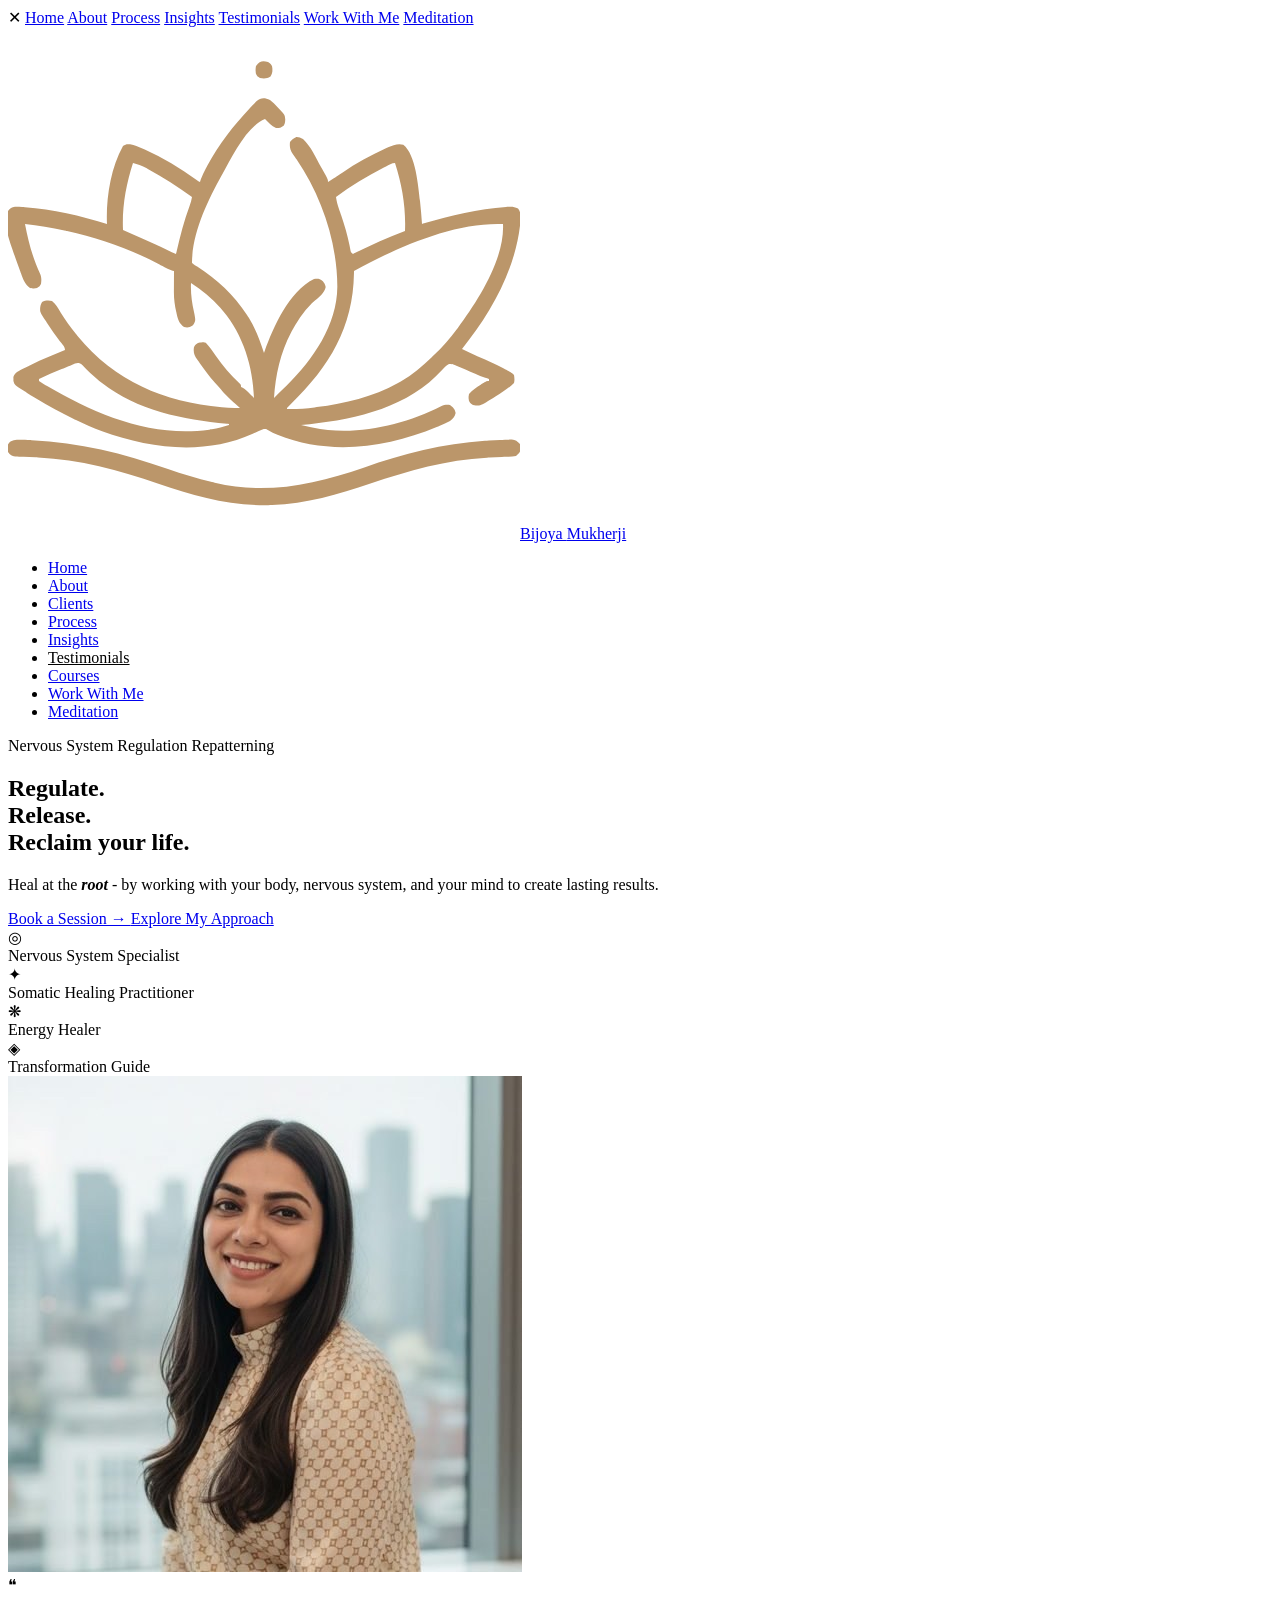
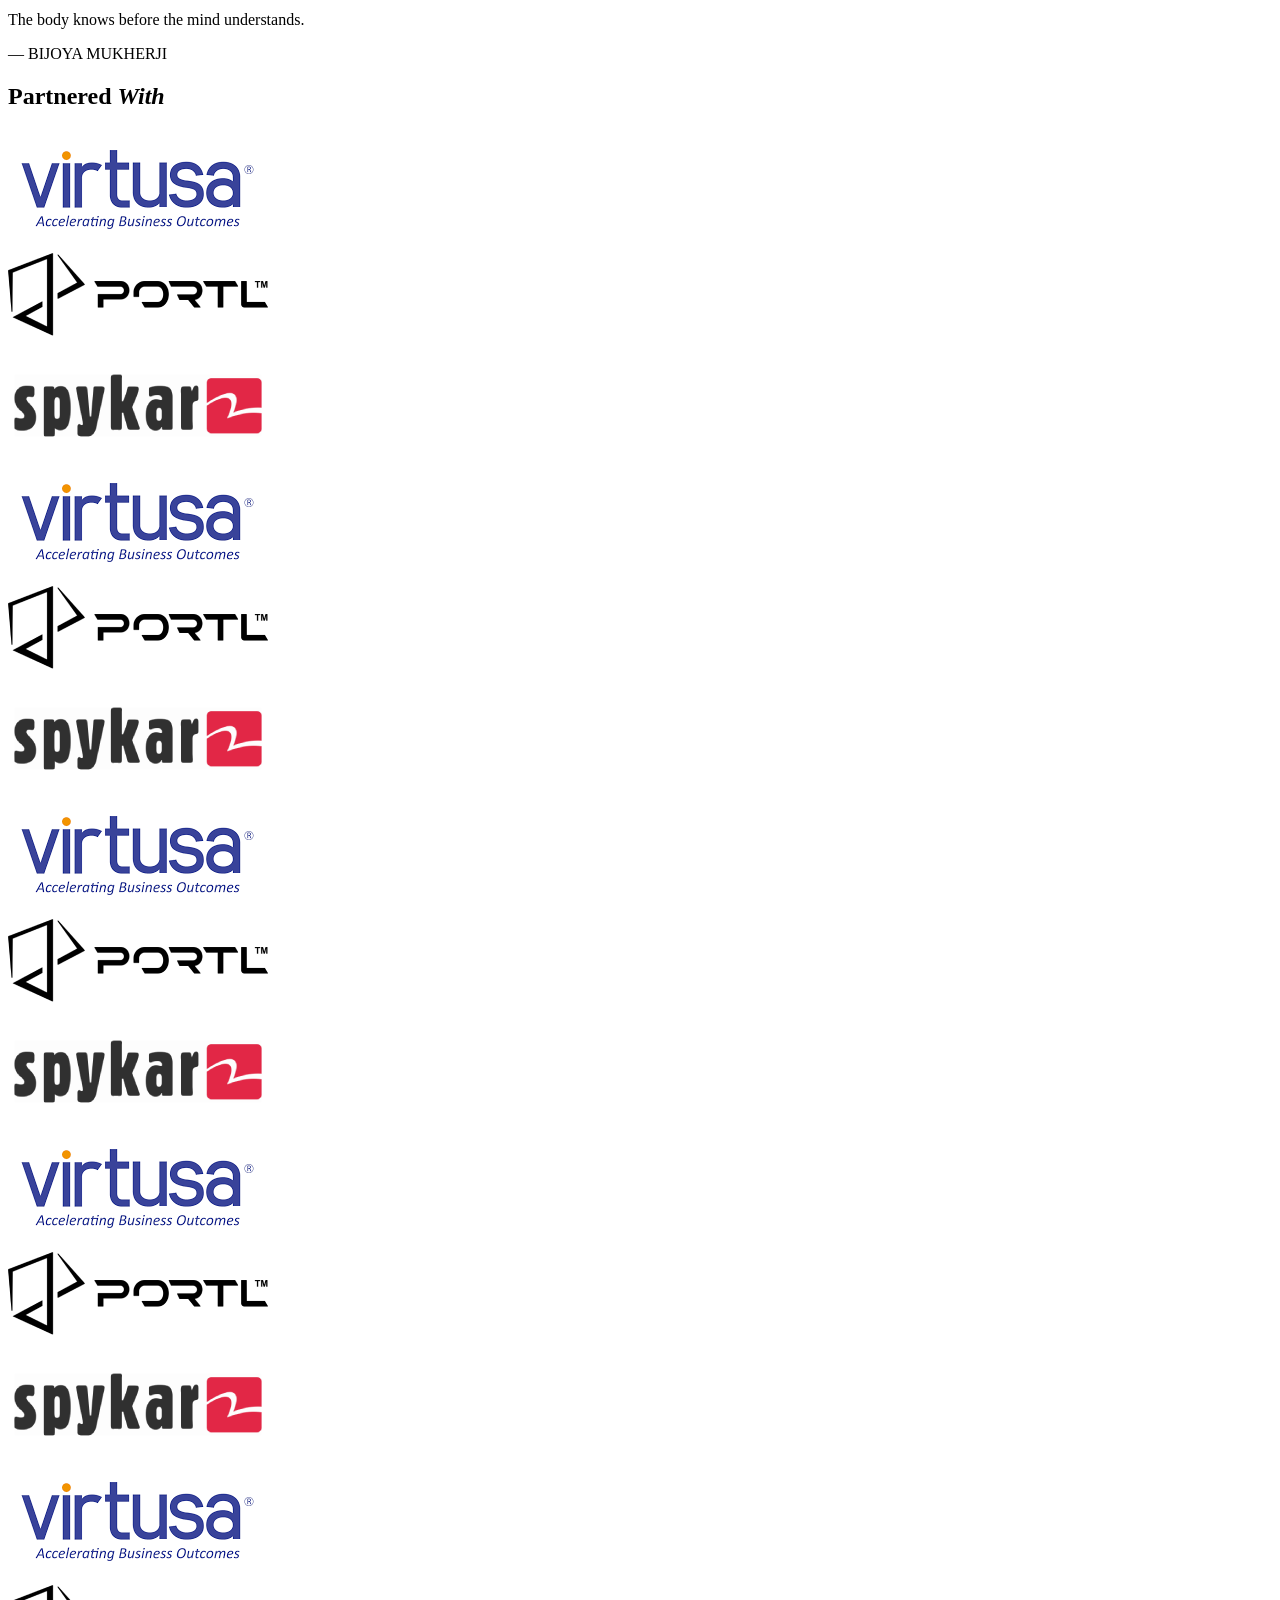
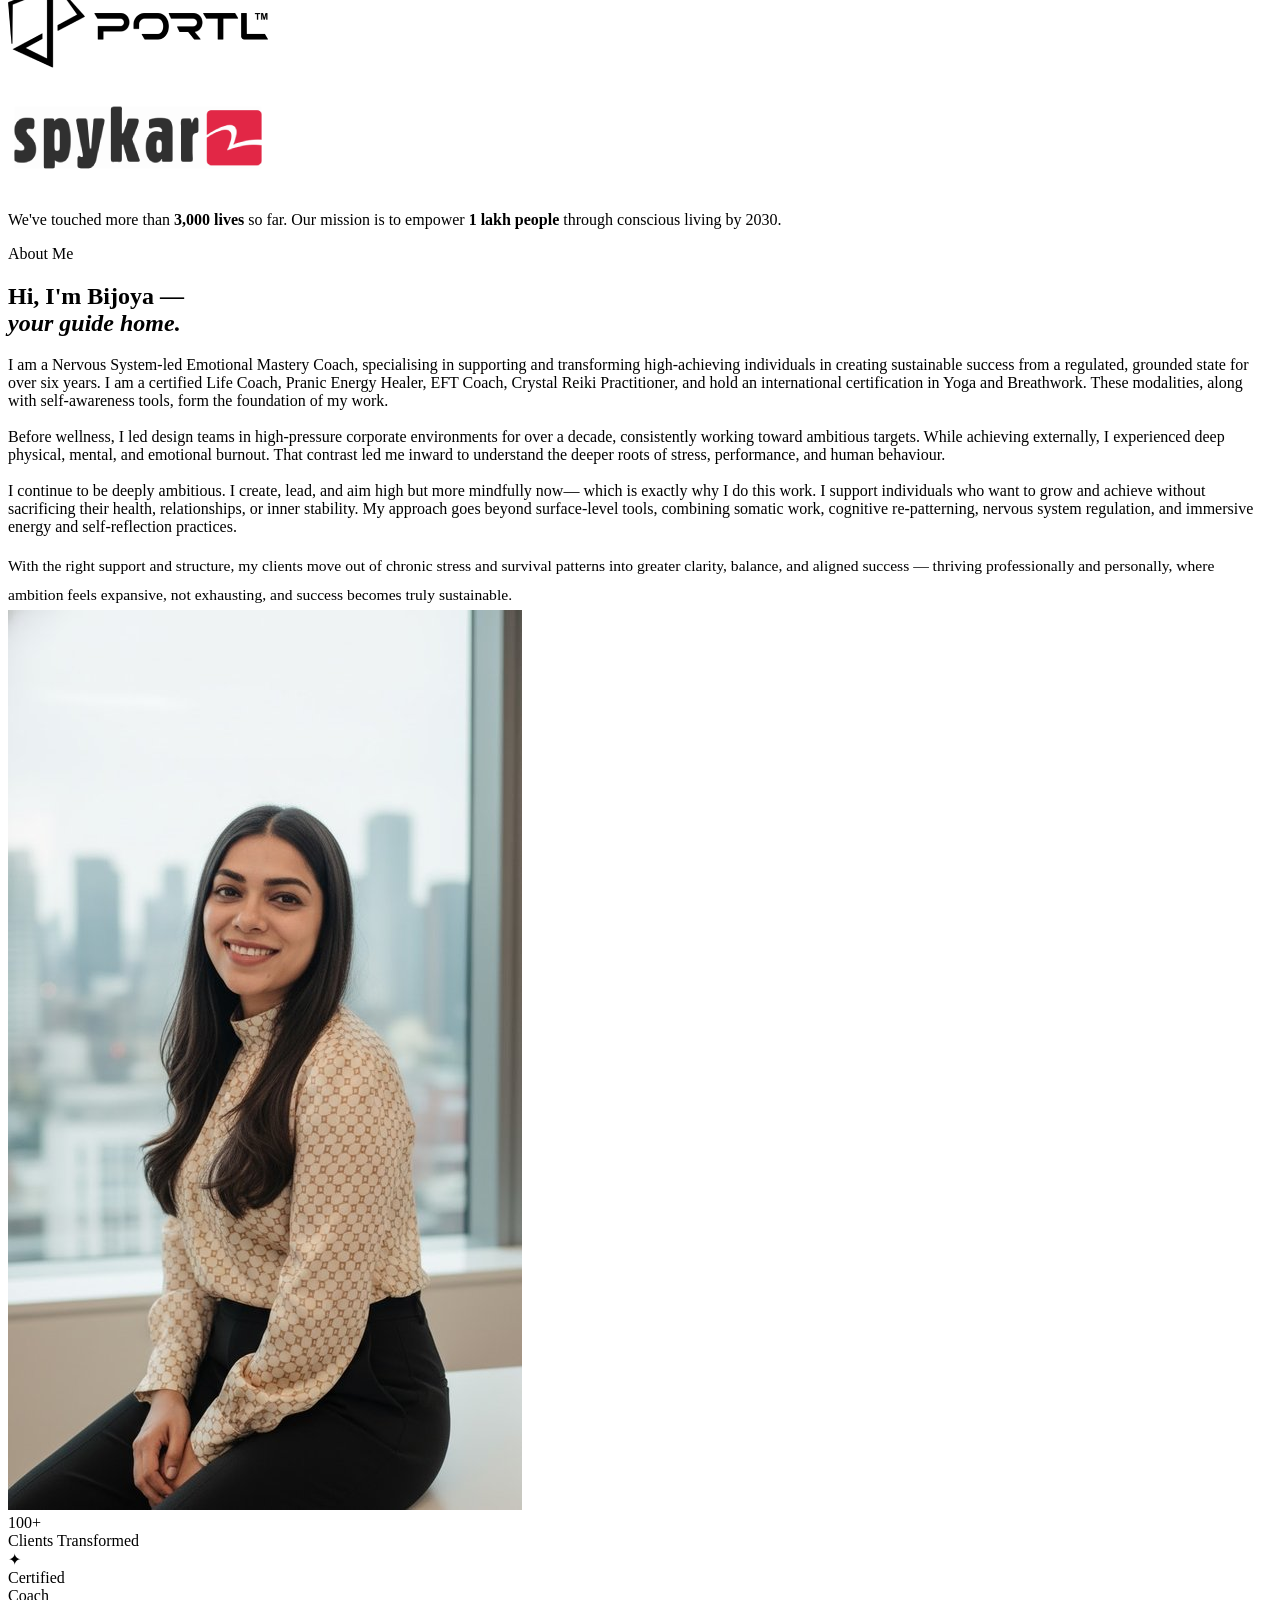
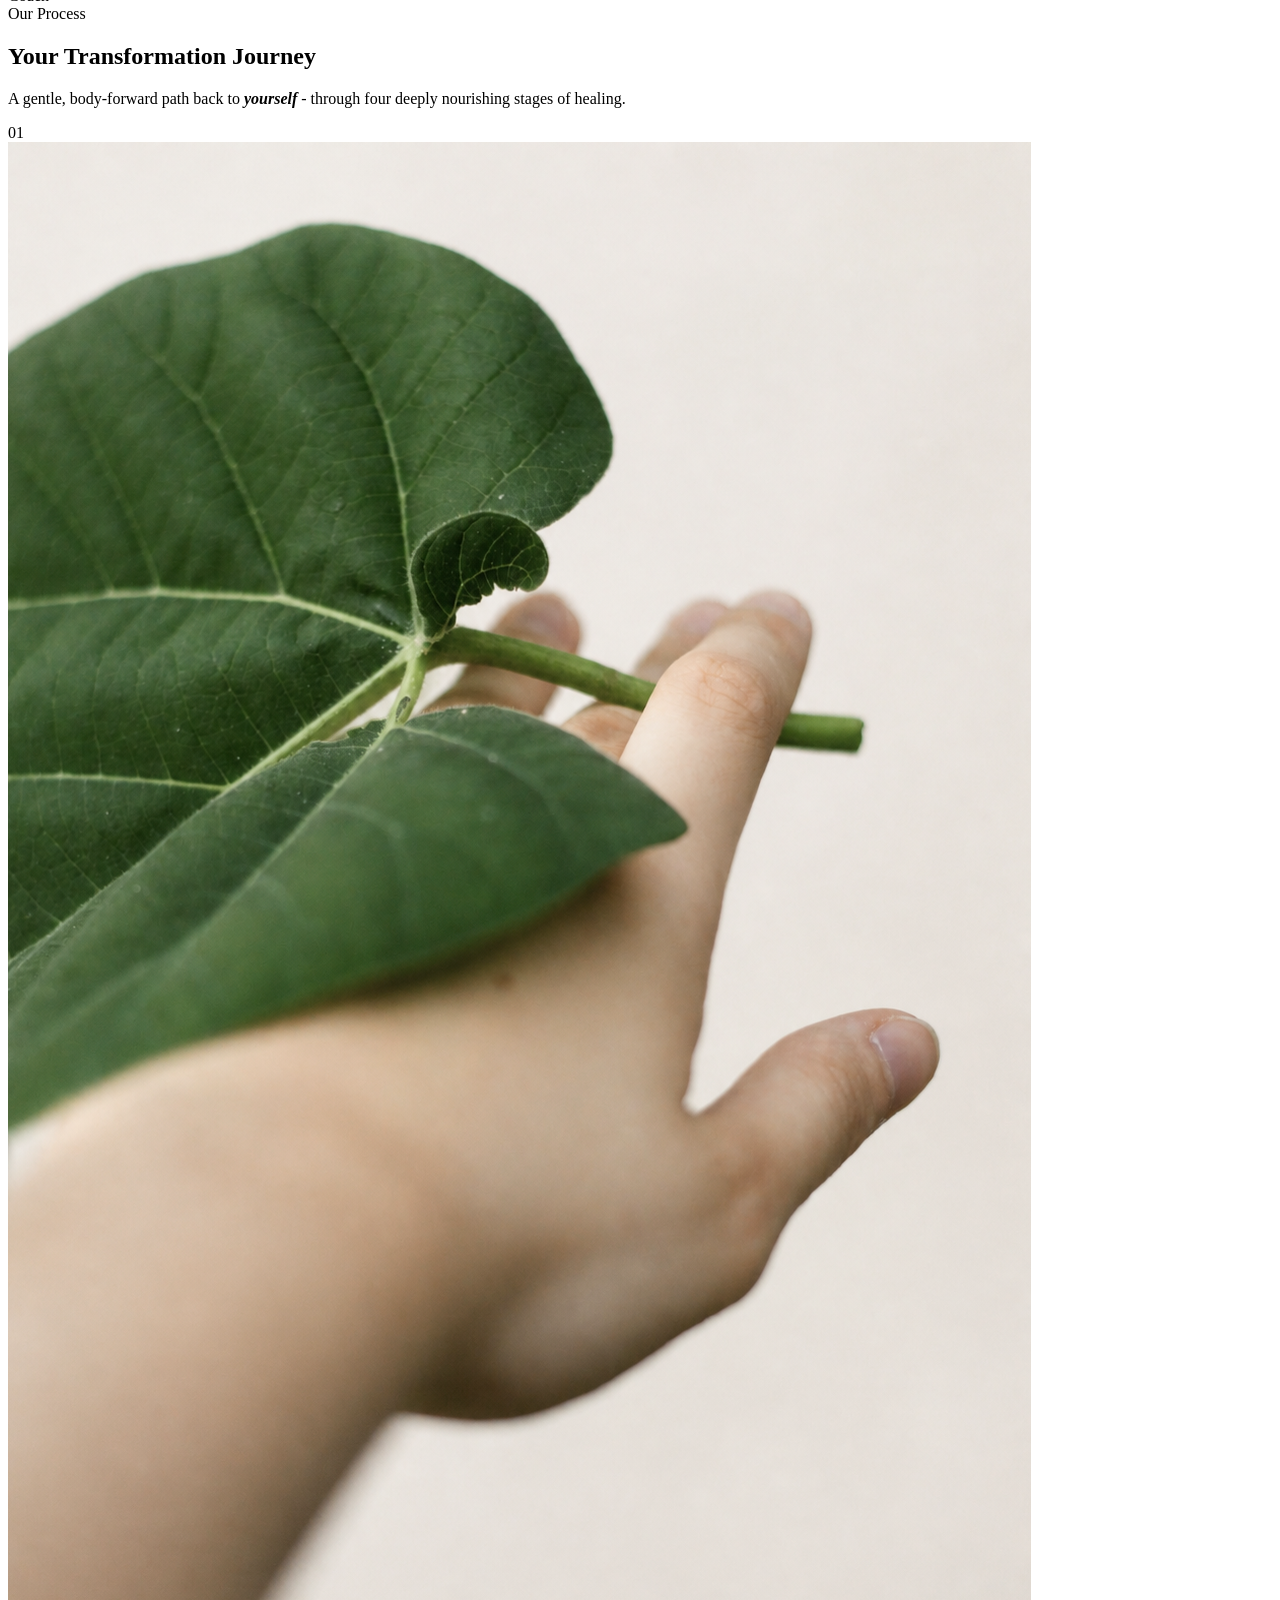
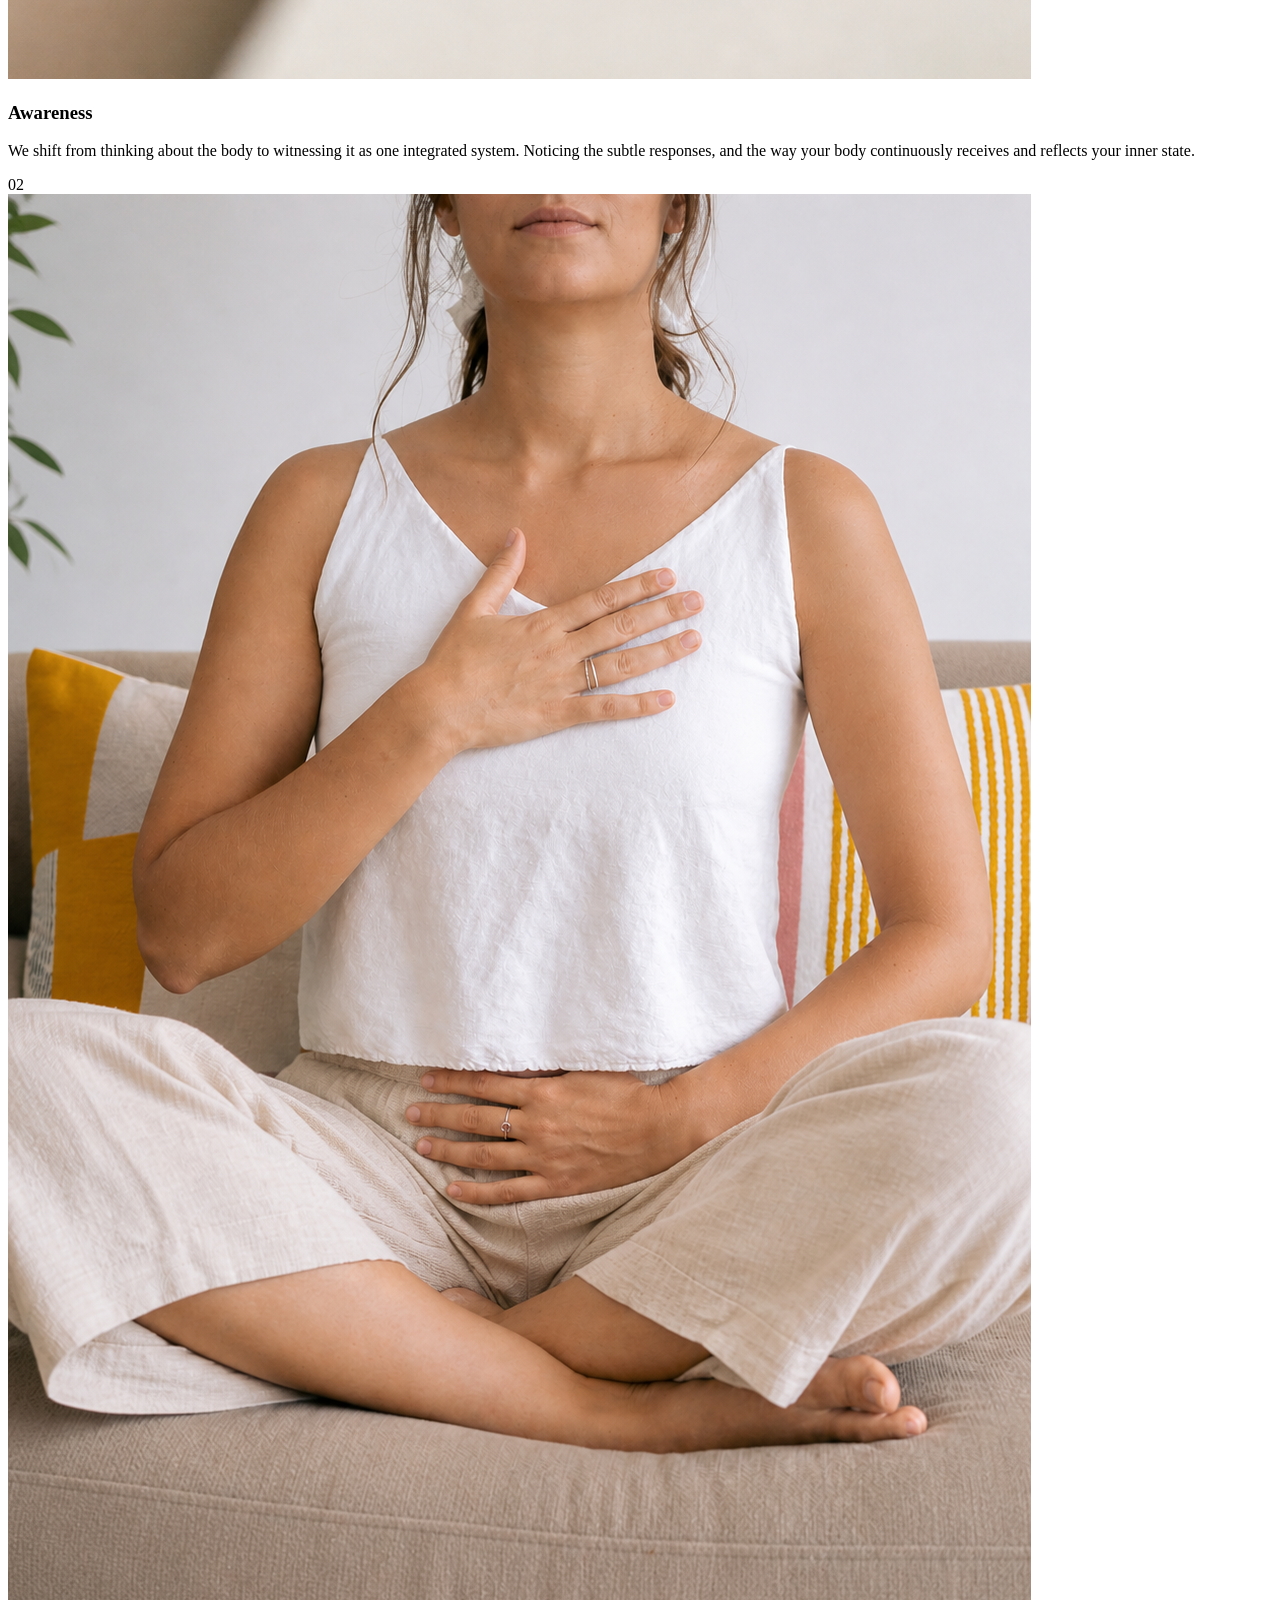
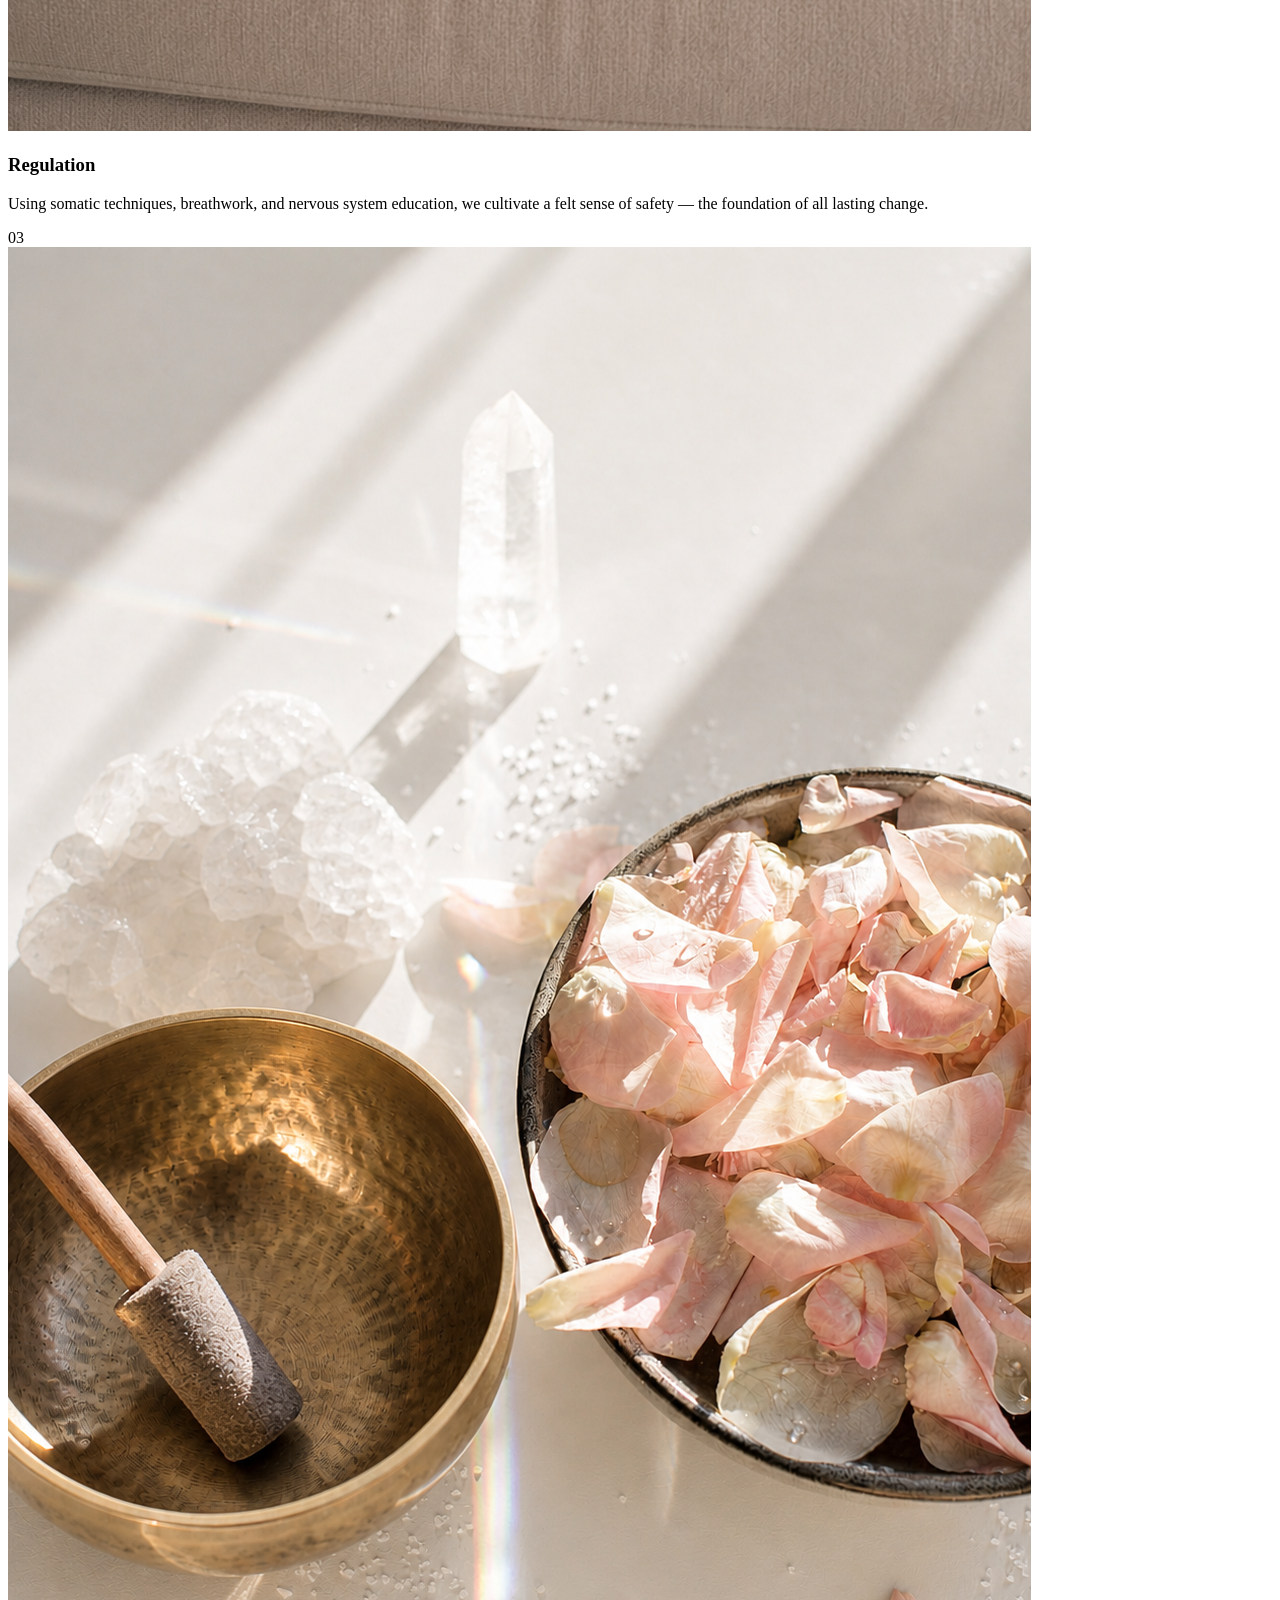
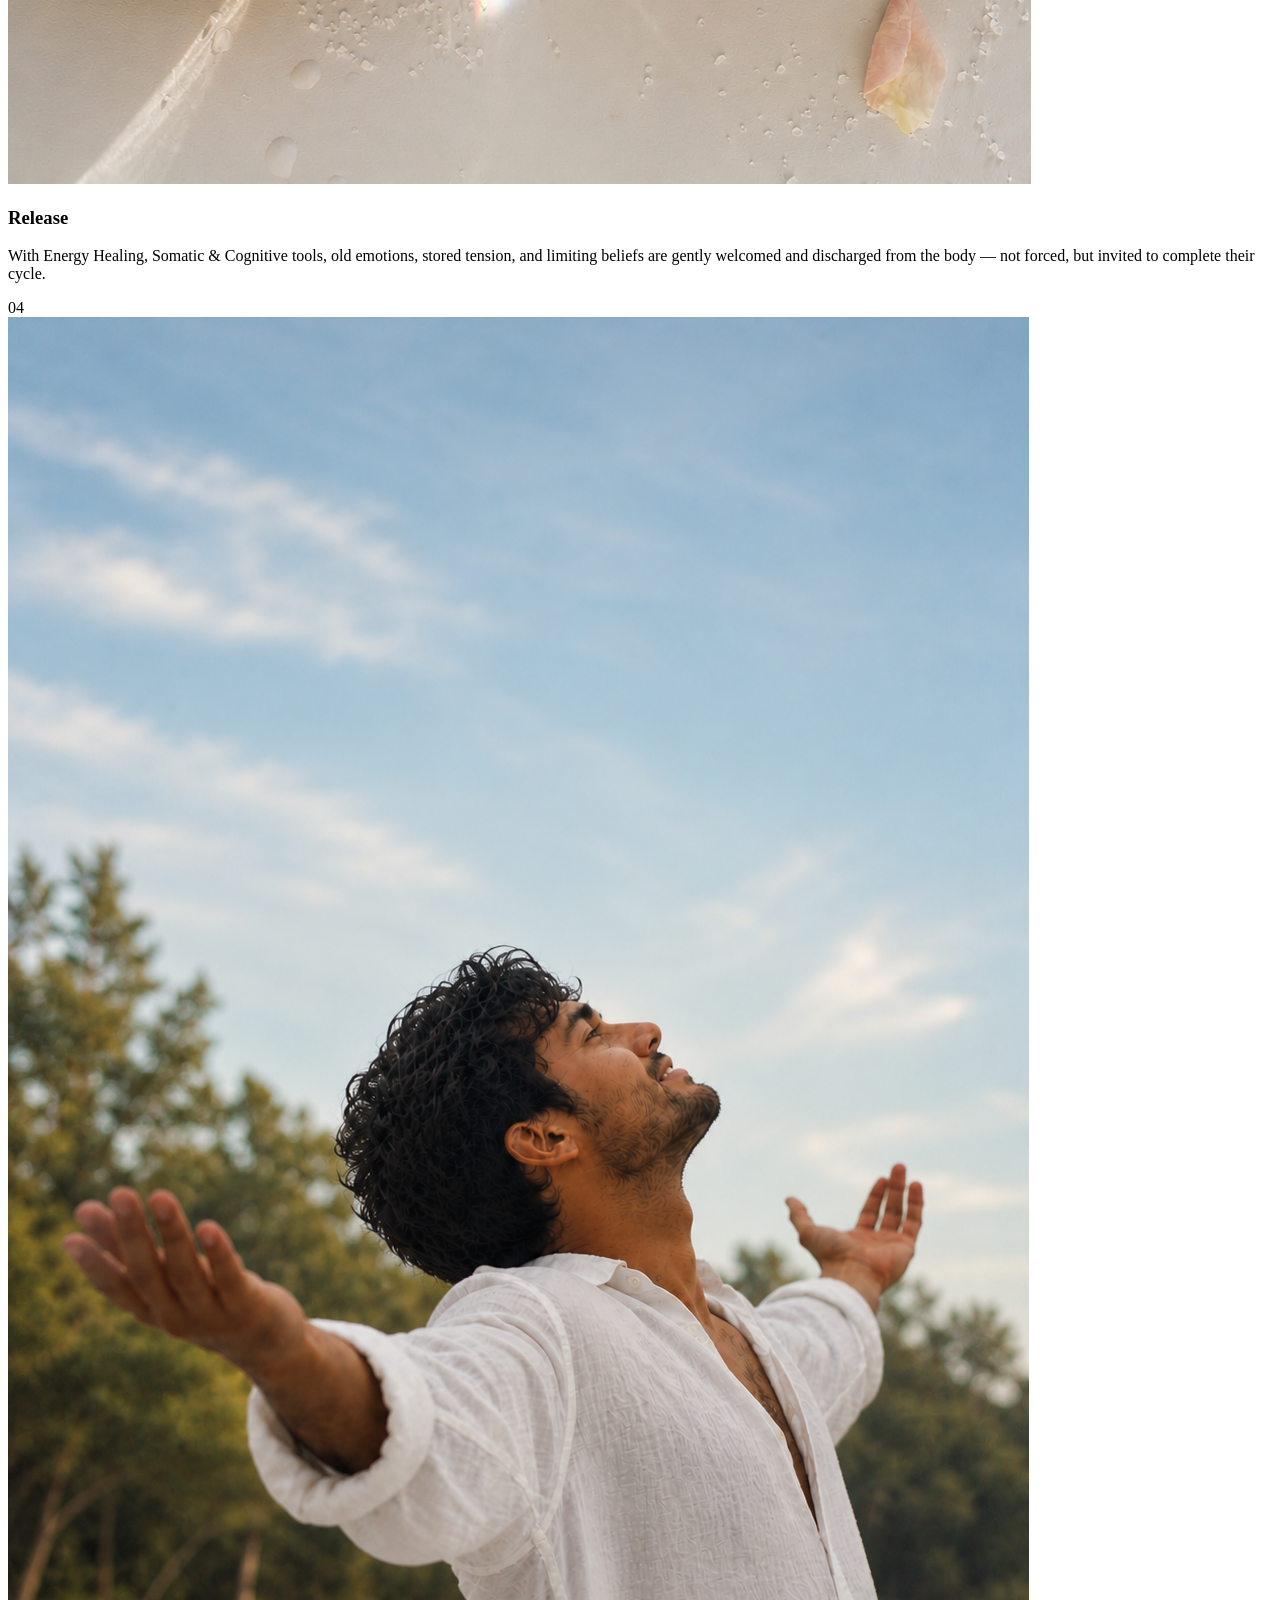
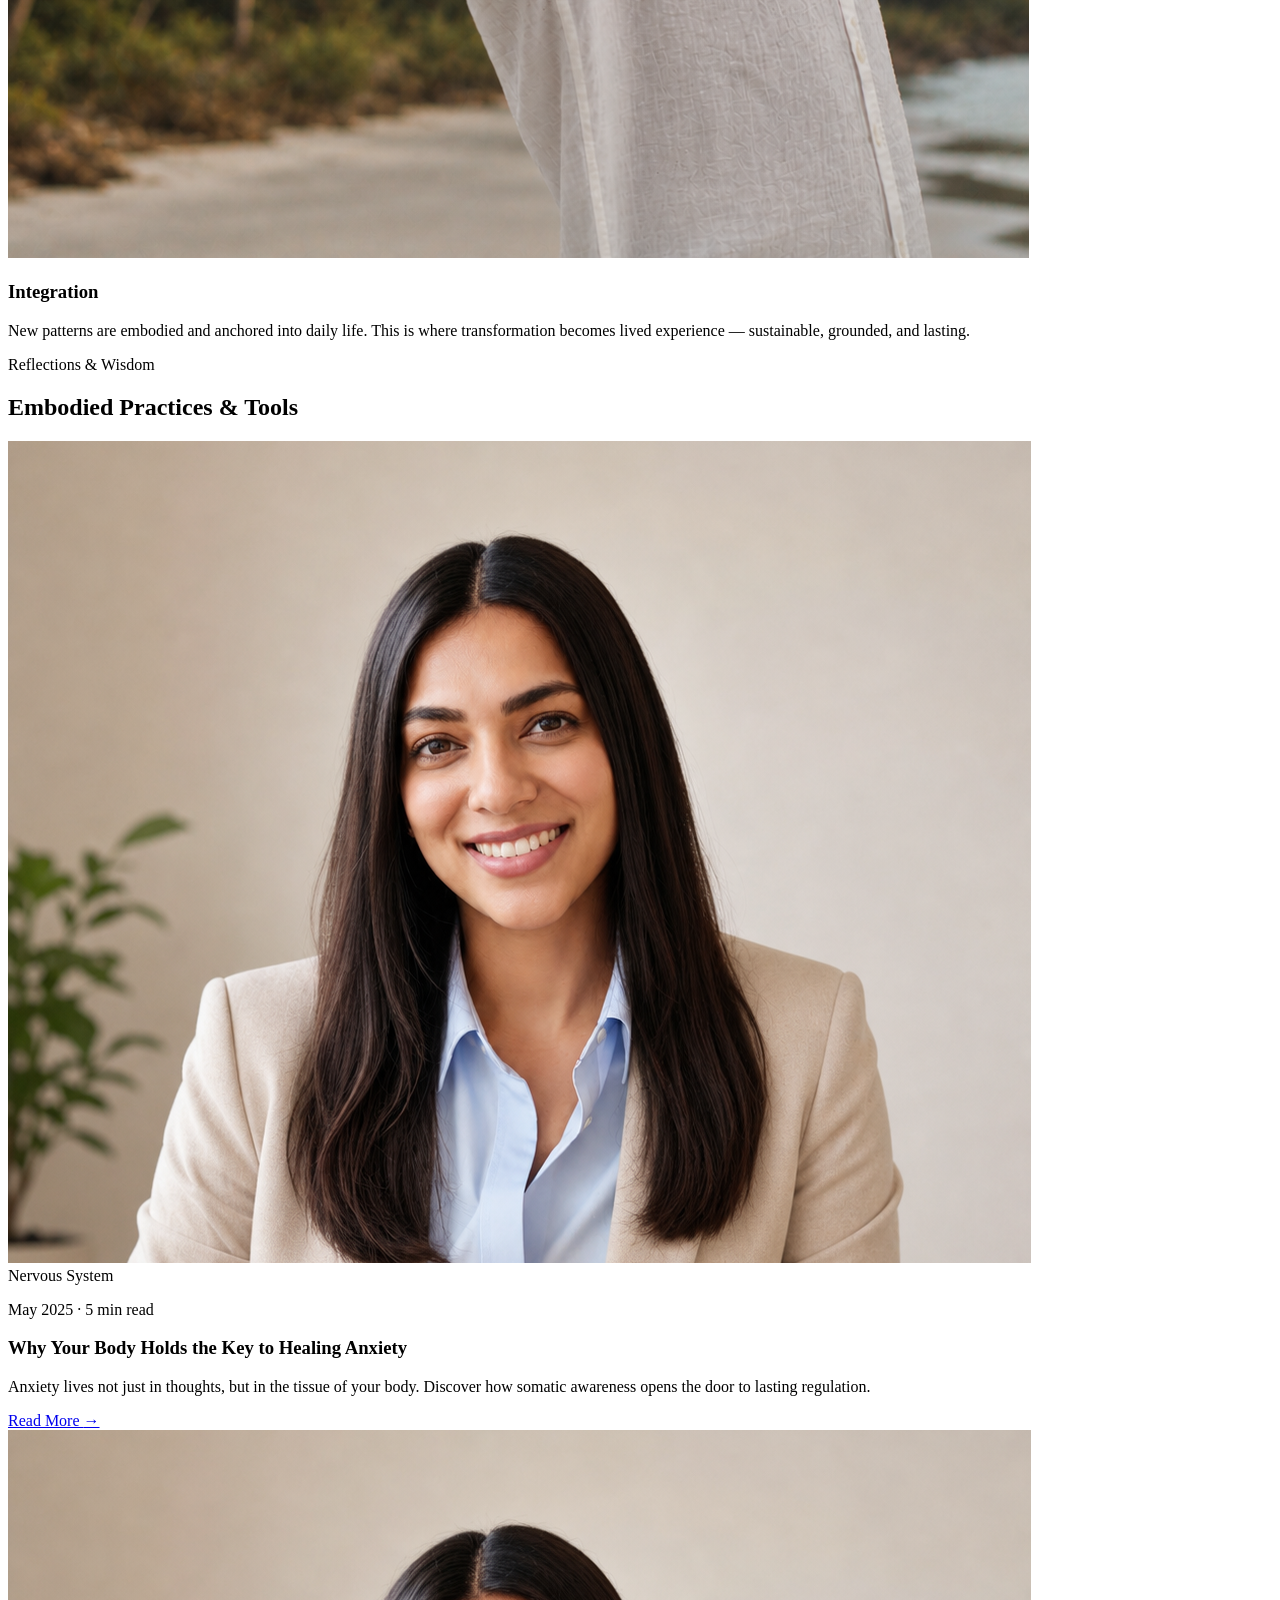
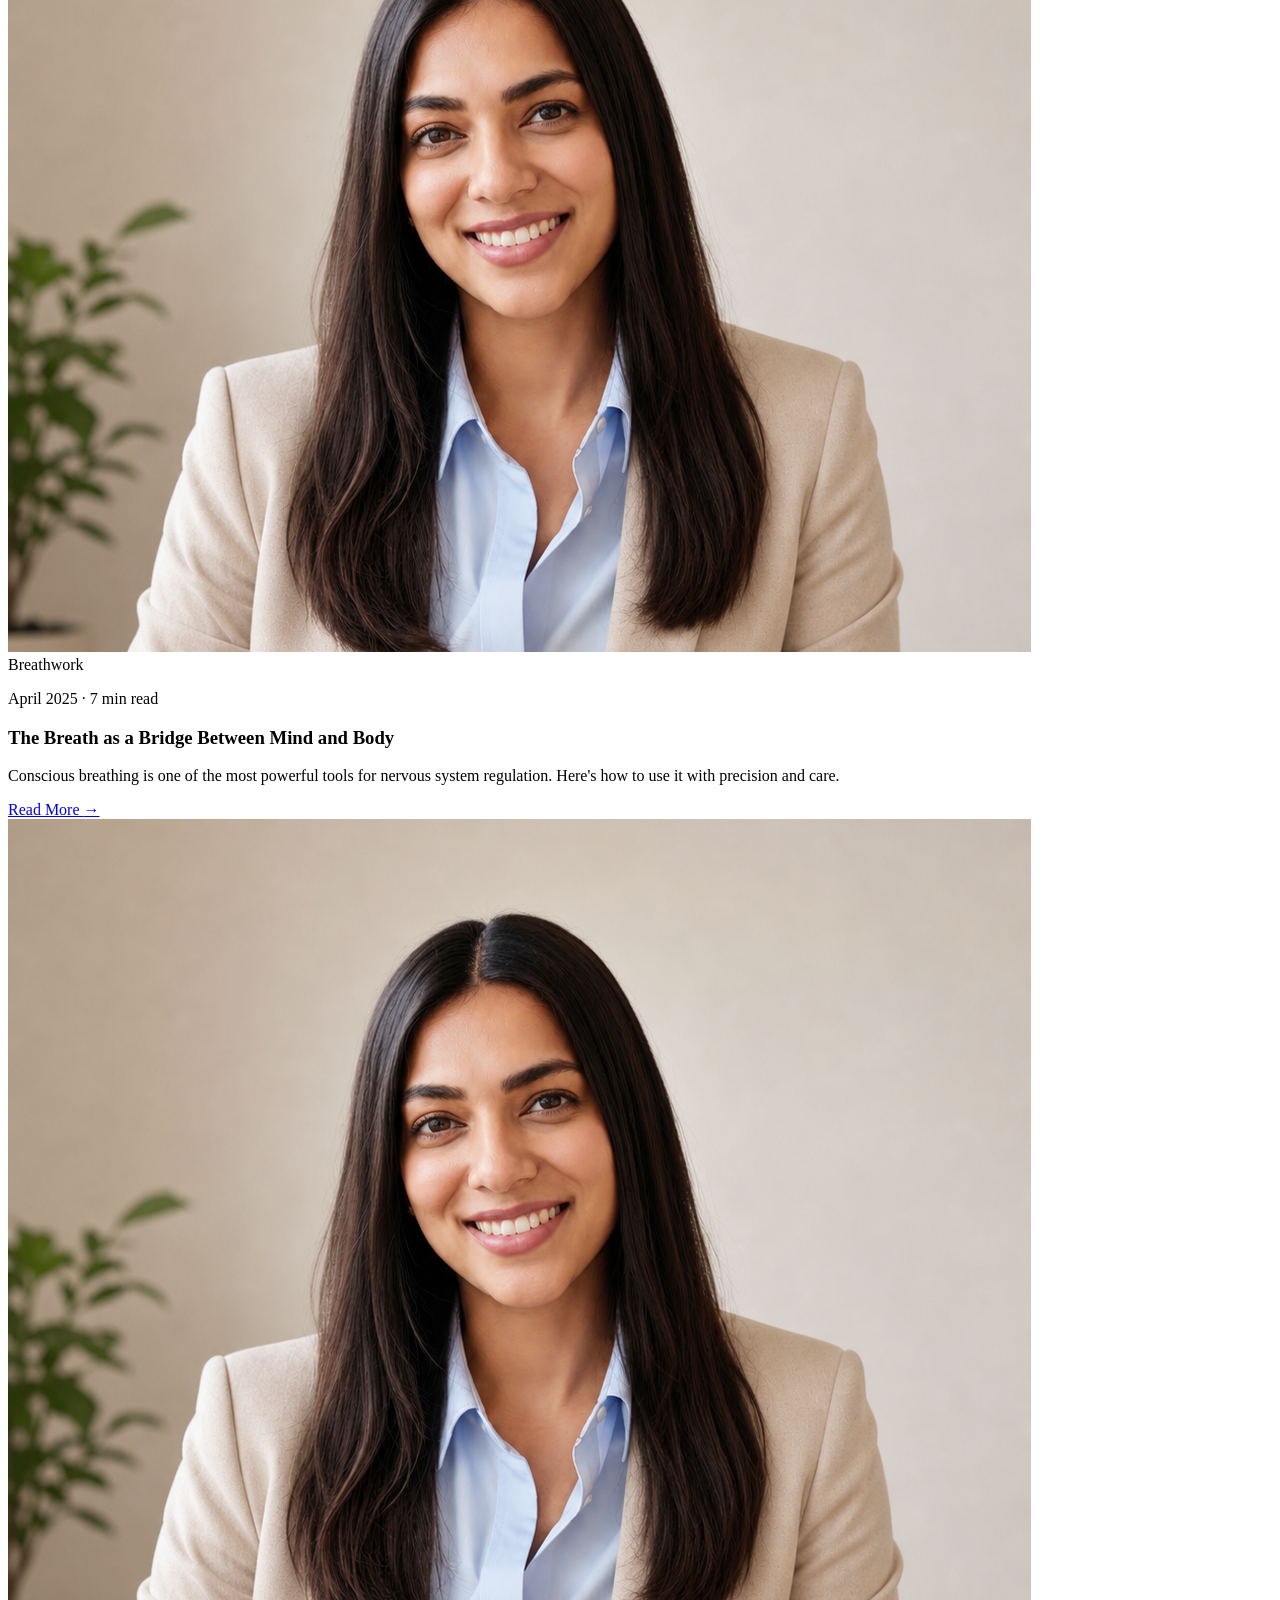
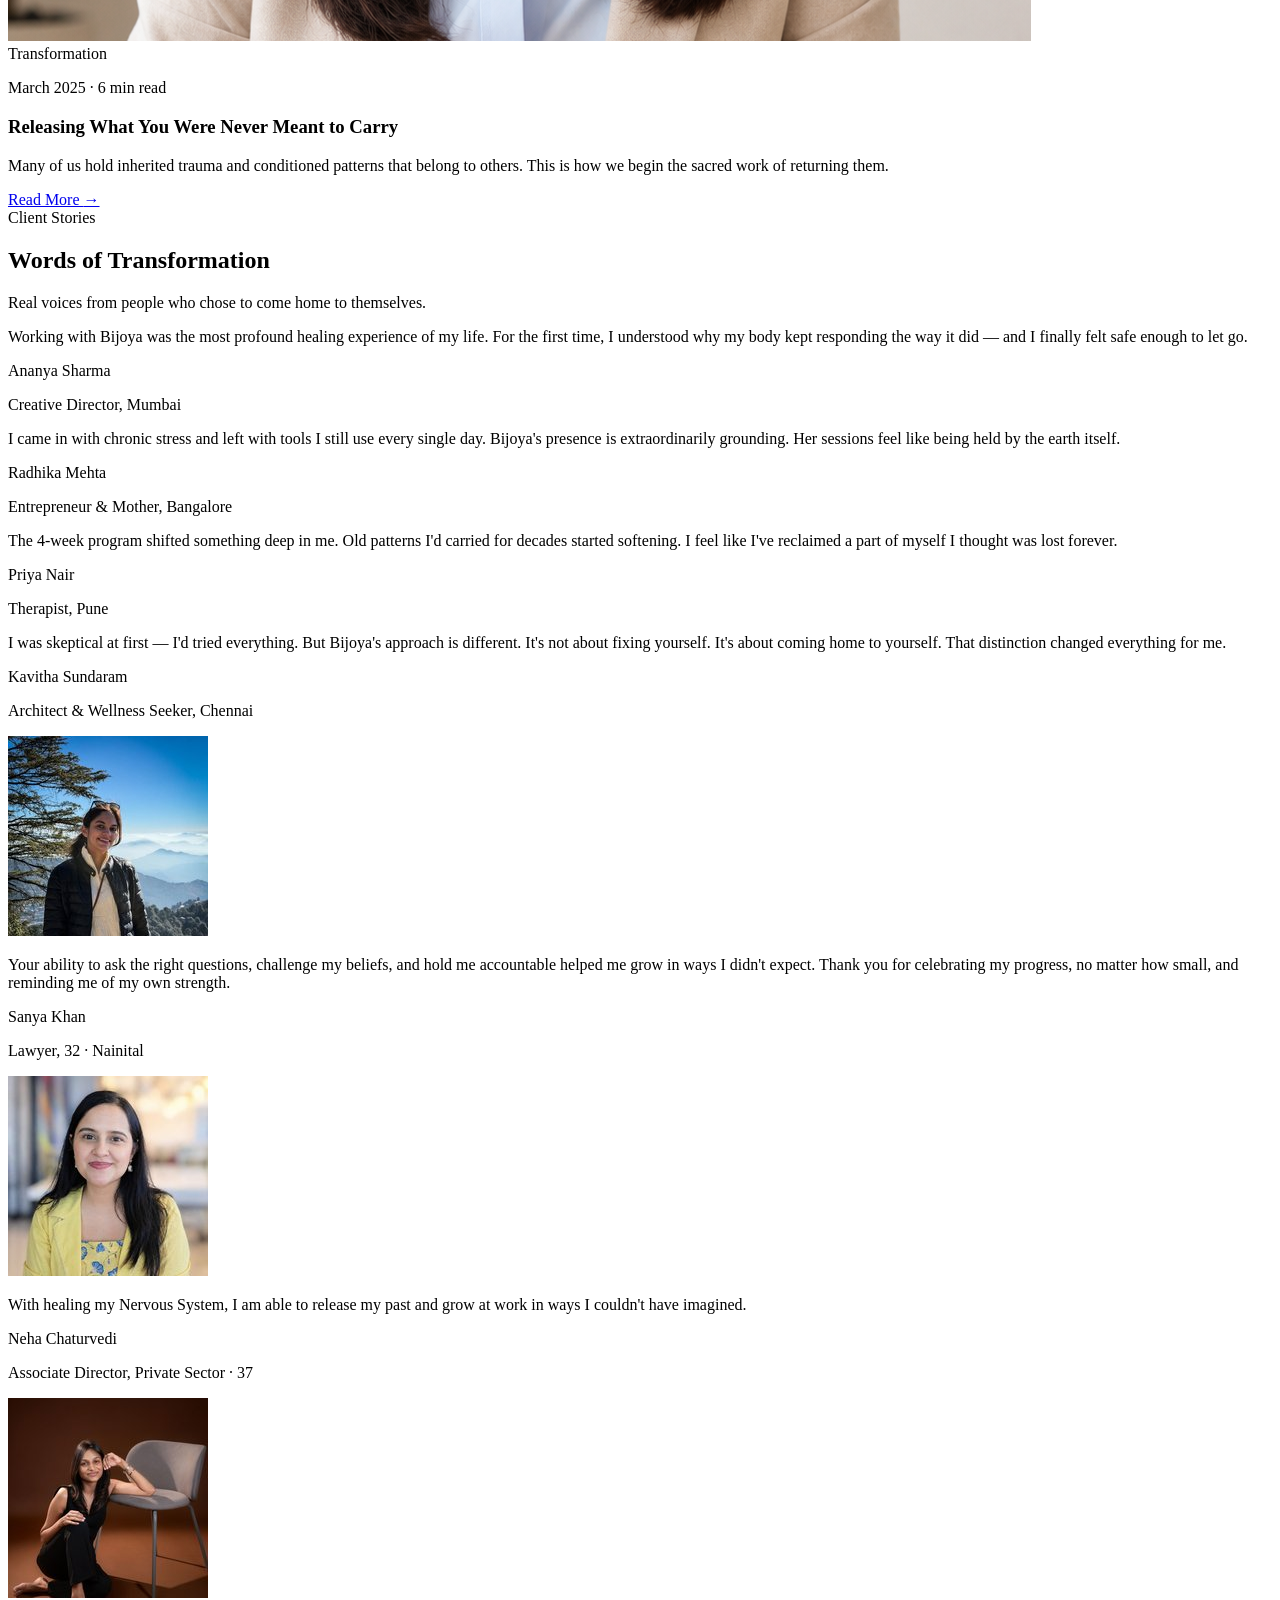
==== commit 2a1cb5c7: "Push changes" ====
--- a/index.html
+++ b/index.html
@@ -1,3287 +1,1181 @@
-<!DOCTYPE html>
-<html lang="en">
-<head>
-  <meta charset="UTF-8" />
-  <meta name="viewport" content="width=device-width, initial-scale=1.0" />
-  <title>Bijoya Mukherji — Nervous System Coach</title>
-  <link rel="preconnect" href="https://fonts.googleapis.com" />
-  <link rel="preconnect" href="https://fonts.gstatic.com" crossorigin />
-  <link href="https://fonts.googleapis.com/css2?family=Playfair+Display:ital,wght@0,400;0,500;0,600;0,700;1,400;1,500&family=Inter:wght@300;400;500;600&family=Cormorant+Garamond:ital,wght@0,300;0,400;1,300;1,400&display=swap" rel="stylesheet" />
-  <style>
-    *, *::before, *::after { box-sizing: border-box; margin: 0; padding: 0; }
-
-    :root {
-      --bg:        #F5F1EC;
-      --bg-warm:   #EDE7DE;
-      --text:      #1F3D36;
-      --text-soft: #4A6B62;
-      --gold:      #C6A46C;
-      --gold-lt:   #E2C99A;
-      --rose:      #D8A7A0;
-      --white:     #FFFFFF;
-      --card-bg:   #FAF7F3;
-      --border:    rgba(198,164,108,0.25);
-      --shadow:    0 8px 40px rgba(31,61,54,0.08);
-      --shadow-lg: 0 20px 60px rgba(31,61,54,0.12);
-      --r:         16px;
-      --r-sm:      10px;
-    }
-
-    html { scroll-behavior: smooth; font-size: 16px; }
-
-    body {
-      background: var(--bg);
-      color: var(--text);
-      font-family: 'Inter', sans-serif;
-      font-weight: 400;
-      line-height: 1.7;
-      overflow-x: hidden;
-    }
-
-    /* ─── UTILITY ─────────────────────────────────── */
-    .container { max-width: 1180px; margin: 0 auto; padding: 0 28px; }
-    .section { padding: 60px 0; }
-    .section-label {
-      display: inline-block;
-      font-size: 12px;
-      font-weight: 600;
-      letter-spacing: 3px;
-      text-transform: uppercase;
-      color: var(--gold);
-      margin-bottom: 18px;
-    }
-    .section-title {
-      font-family: 'Playfair Display', serif;
-      font-size: clamp(2rem, 4vw, 3rem);
-      font-weight: 500;
-      color: var(--text);
-      line-height: 1.2;
-      margin-bottom: 18px;
-    }
-    .section-sub {
-      font-size: 1.05rem;
-      color: var(--text-soft);
-      max-width: 560px;
-      line-height: 1.8;
-    }
-    .divider {
-      width: 56px; height: 2px;
-      background: linear-gradient(90deg, var(--gold), var(--rose));
-      border-radius: 2px;
-      margin-bottom: 40px;
-    }
-
-    /* ─── BUTTONS ─────────────────────────────────── */
-    .btn {
-      display: inline-flex; align-items: center; gap: 8px;
-      padding: 8px 32px;
-      border-radius: 50px;
-      font-family: 'Inter', sans-serif;
-      font-size: 0.9rem;
-      font-weight: 500;
-      letter-spacing: 0.5px;
-      cursor: pointer;
-      transition: all 0.35s cubic-bezier(0.34,1.56,0.64,1);
-      text-decoration: none;
-      border: none;
-    }
-    .btn-primary {
-      background: linear-gradient(135deg, var(--gold), #B8926A);
-      color: var(--white);
-      box-shadow: 0 4px 20px rgba(198,164,108,0.35);
-    }
-    .btn-primary:hover {
-      transform: translateY(-2px) scale(1.02);
-      box-shadow: 0 8px 32px rgba(198,164,108,0.5);
-    }
-    .btn-secondary {
-      background: transparent;
-      color: var(--text);
-      border: 1.5px solid var(--border);
-      backdrop-filter: blur(4px);
-    }
-    .btn-secondary:hover {
-      background: rgba(198,164,108,0.08);
-      border-color: var(--gold);
-      transform: translateY(-2px);
-    }
-    .btn-outline-white {
-      background: transparent;
-      color: var(--white);
-      border: 1.5px solid rgba(255,255,255,0.6);
-    }
-    .btn-outline-white:hover {
-      background: rgba(255,255,255,0.12);
-      transform: translateY(-2px);
-    }
-
-    /* ─── NAVBAR ──────────────────────────────────── */
-    #navbar {
-      position: fixed; top: 0; left: 0; right: 0;
-      z-index: 1000;
-      padding: 0 28px;
-          border-bottom: 1px solid #bc966b26;
-      transition: background 0.4s, box-shadow 0.4s, padding 0.4s;
-    }
-    a.activeNachor::before {
-    content: ".";
-    font-size: 2rem;
-    position: absolute;
-    left: 50%;
-    /* transform: translate(-50%, 0%); */
-    top: -10px;
-    color: var(--gold);
-}
-    #navbar.scrolled {
-      background: rgba(245,241,236,0.94);
-      backdrop-filter: blur(16px);
-      box-shadow: 0 2px 30px rgba(31,61,54,0.07);
-    }
-    .nav-inner {
-      max-width: 1180px; margin: 0 auto;
-      display: flex; align-items: center; justify-content: space-between;
-      height: 74px;
-    }
-    a.nav-logo img {
-    width: 32px;
-    height: 32px;
-        margin-right: 10px;
-}
-    .nav-logo {
-      font-family: 'Playfair Display', serif;
-      font-size: 1.3rem;
-      font-weight: 600;
-      color: var(--text);
-      text-decoration: none;
-      letter-spacing: 0.3px;
-      display: flex;
-    align-items: center;
-    }
-    .nav-logo span { padding-left: 5px;}
-    .nav-links {
-      display: flex; align-items: center; gap: 36px;
-      list-style: none;
-    }
-    .nav-links a {
-      font-size: 0.875rem;
-      font-weight: 500;
-      color: var(--text-soft);
-      text-decoration: none;
-      letter-spacing: 0.3px;
-      transition: color 0.25s;
-      position: relative;
-    }
-    .nav-links a.btn {
-      color:#fff;
-    }
-    .nav-links a::after {
-      content: '';
-      position: absolute; bottom: -3px; left: 0; right: 0;
-      height: 1.5px;
-      background: var(--gold);
-      transform: scaleX(0); transform-origin: left;
-      transition: transform 0.3s ease;
-    }
-    .nav-links a:hover { color: var(--text); }
-    .nav-links a:hover::after { transform: scaleX(1); }
-    .nav-cta { margin-left: 8px; }
-    .hamburger {
-      display: none; flex-direction: column; gap: 5px;
-      cursor: pointer; padding: 4px;
-    }
-    .hamburger span {
-      display: block; width: 24px; height: 2px;
-      background: var(--text); border-radius: 2px;
-      transition: all 0.3s;
-    }
-
-    /* ─── MOBILE NAV ──────────────────────────────── */
-    .mobile-menu {
-      display: none;
-      position: fixed; inset: 0;
-      background: rgba(245,241,236,0.98);
-      backdrop-filter: blur(20px);
-      z-index: 999;
-      flex-direction: column;
-      align-items: center;
-      justify-content: center;
-      gap: 32px;
-      opacity: 0;
-      pointer-events: none;
-      transition: opacity 0.35s;
-    }
-    .mobile-menu.open { opacity: 1; pointer-events: all; }
-    .mobile-menu a {
-      font-family: 'Playfair Display', serif;
-      font-size: 1.8rem;
-      color: var(--text);
-      text-decoration: none;
-      font-weight: 500;
-    }
-    .mobile-close {
-      position: absolute; top: 28px; right: 28px;
-      font-size: 1.8rem; cursor: pointer; color: var(--text);
-    }
-
-    /* ─── HERO PHOTO ──────────────────────────────── */
-    .hero-photo-real {
-      position: absolute; inset: 0;
-      overflow: hidden;
-    }
-    .hero-photo-img {
-      width: 100%; height: 100%;
-      object-fit: cover;
-      object-position: top center;
-      display: block;
-      filter: brightness(1.02) contrast(0.98);
-    }
-.hero-photo-blend {
-    position: absolute;
-    inset: 0;
-    background: linear-gradient(to right, var(--bg) 0%, rgb(245 241 236 / 0%) 30%, transparent 60%), linear-gradient(to top, var(--bg) 0%, transparent 20%);
-    pointer-events: none;
-}
-
-    /* ─── HERO ────────────────────────────────────── */
-    #hero {
-    min-height: 100vh;
-    /* display: grid; */
-    display: flex;
-    /* grid-template-columns: 1fr 1fr; */
-    align-items: center;
-    position: relative;
-    overflow: hidden;
-    padding-top: 74px;
-    justify-content: space-between;
-    }
-    .hero-bg-circle {
-      position: absolute;
-      border-radius: 50%;
-      pointer-events: none;
-    }
-    .hero-bg-circle-1 {
-      width: 650px; height: 650px;
-      background: radial-gradient(circle, rgba(216,167,160,0.18) 0%, transparent 70%);
-      top: -100px; right: -60px;
-    }
-    .hero-bg-circle-2 {
-      width: 420px; height: 420px;
-      background: radial-gradient(circle, rgba(198,164,108,0.12) 0%, transparent 70%);
-      bottom: 40px; left: -80px;
-    }
-    .hero-content {
-      width: 60%;
-      padding: 40px 0px 80px calc((100vw - 1180px)/2 + 28px);
-      position: relative;
-      animation: fadeUp 0.9s ease both;
-      z-index: 1;
-    }
-    /* Eyebrow pill row */
-    .hero-eyebrow {
-      display: flex; align-items: center; gap: 8px;
-      flex-wrap: wrap;
-      margin-bottom: 28px;
-    }
-    .hero-eyebrow-item {
-     font-size: 12px;
-    font-weight: 500;
-    letter-spacing: 1.5px;
-    text-transform: capitalize;
-    color: var(--gold);
-    }
-    .hero-eyebrow-dot {
-      width: 4px; height: 4px; border-radius: 50%;
-      background: var(--text); opacity:1;
-      flex-shrink: 0;
-    }
-
-    /* Big headline */
-    h1.hero-headline {
-      font-family: 'Playfair Display', serif;
-      font-size: clamp(3.2rem, 6.5vw, 4rem);
-      font-weight: 500;
-      line-height: 1.0;
-      color: var(--text);
-      margin-bottom: 0;
-    }
-    h1.hero-headline .line-gold {
-      color: var(--gold);
-      font-style: italic;
-          font-size: clamp(3.2rem, 6.5vw, 3.5rem);
-      display: block;
-    }
-
-    /* Gold rule under headline */
-    .hero-rule {
-      width: 48px; height: 2px;
-      background: var(--gold);
-      border-radius: 2px;
-      margin: 20px 0 24px;
-    }
-
-    .hero-desc {
-      font-size: 1rem;
-      color: var(--text-soft);
-      max-width: 460px;
-      line-height: 1.8;
-      margin-bottom: 36px;
-    }
-    .hero-btns { display: flex; gap: 14px; flex-wrap: wrap; margin-bottom: 44px; }
-
-    /* 4 specialty badges */
-    .hero-specialties {
-      display: flex; align-items: stretch;
-      gap: 0;
-      border-top: 1px solid var(--border);
-      padding-top: 24px;
-      flex-wrap: nowrap;
-    }
-    .hero-spec-item {
-      display: flex; align-items: center; gap: 10px;
-      padding: 0 24px 0 0;
-      margin-right: 24px;
-      border-right: 1px solid var(--border);
-      flex-shrink: 0;
-    }
-    .hero-spec-item:last-child { border-right: none; padding-right: 0; margin-right: 0; }
-    .hero-spec-icon {
-      width: 34px; height: 34px; flex-shrink: 0;
-      border: 1.5px solid var(--border);
-      border-radius: 50%;
-      display: flex; align-items: center; justify-content: center;
-      font-size: 0.9rem;
-      color: var(--gold);
-    }
-    .hero-spec-text {
-      font-size: 12px; 
-      font-weight: 600;
-      letter-spacing: 0.3px;
-      color: var(--text-soft);
-      line-height: 1.5;
-      max-width: 120px;
-    }
-    @media (max-width: 768px) {
-      .hero-specialties { gap: 16px; }
-      .hero-spec-item { border-right: none; padding-right: 0; margin-right: 0; }
-    }
-    .hero-image-wrap {
-      width: 40%;
-      position: relative;
-      height: 100%;
-      min-height: 100vh;
-      overflow: hidden;
-      animation: fadeIn 1.1s ease both 0.2s;
-    }
-    .hero-image-bg {
-      position: absolute; inset: 0;
-      background:
-        linear-gradient(160deg, #E8DED3 0%, #D4C8BB 40%, #C5B8A8 100%);
-    }
-    .hero-image-pattern {
-      position: absolute; inset: 0;
-      background-image:
-        radial-gradient(circle at 30% 20%, rgba(198,164,108,0.15) 0%, transparent 50%),
-        radial-gradient(circle at 70% 70%, rgba(216,167,160,0.2) 0%, transparent 50%);
-    }
-    .hero-portrait-art {
-      position: absolute;
-      inset: 0;
-      display: flex;
-      align-items: center;
-      justify-content: center;
-    }
-    /* Decorative botanical SVG art */
-  .hero-quote-card {
-    display: flex;
-    position: absolute;
-    bottom: 10%;
-    right: 36px;
-    background: rgba(255, 255, 255, 0.92);
-    backdrop-filter: blur(12px);
-    -webkit-backdrop-filter: blur(12px);
-    border: 1px solid rgba(198, 164, 108, 0.3);
-    border-radius: 9px;
-    padding: 30px 26px 30px;
-    max-width: 380px;
-    box-shadow: 0 8px 40px rgba(31, 61, 54, 0.14);
-    animation: fadeUp 1.2s  ease both 0.4s;
-}
-.hero-quote-icon {
-    font-family: 'Playfair Display', serif;
-    font-size: 3rem;
-    color: var(--gold);
-    line-height: 0.8;
-    margin-bottom: 10px;
-    opacity: 1;
-    margin-right: 10px;
-    position: relative;
-    top: -8px;
-}
-    .hero-quote-text {
-      font-family: 'Cormorant Garamond', serif;
-      font-size: 1.05rem;
-      font-style: italic;
-      font-weight: 400;
-      color: var(--text);
-      line-height: 1.55;
-      margin-bottom: 12px;
-    }
-    .hero-quote-attr {
-      font-size: 9px;
-      font-weight: 700;
-      letter-spacing: 2.5px;
-      text-transform: uppercase;
-      color: var(--gold);
-    }
-    .hero-cert-badge {
-      position: absolute;
-      top: 36px; right: 36px;
-      width: 104px; height: 104px;
-      background: rgba(255,255,255,0.92);
-      backdrop-filter: blur(8px);
-      border: 1.5px solid rgba(255,255,255,0.7);
-      border-radius: 50%;
-      display: flex; flex-direction: column;
-      align-items: center; justify-content: center;
-      text-align: center;
-      box-shadow: 0 4px 24px rgba(31,61,54,0.12);
-    }
-    .hero-cert-top {
-      font-size: 8px; font-weight: 700;
-      letter-spacing: 2.5px; text-transform: uppercase;
-      color: var(--gold); margin-bottom: 4px;
-    }
-    .hero-cert-star { color: var(--gold); font-size: 0.75rem; margin-bottom: 4px; }
-    .hero-cert-main {
-      font-family: 'Playfair Display', serif;
-      font-size: 8.5px; font-weight: 600;
-      letter-spacing: 1.2px; text-transform: uppercase;
-      color: var(--text); line-height: 1.45;
-    }
-
-
-    /* ─── AS FEATURED IN ──────────────────────────── */
-    #featured-in {
-      background: var(--bg);
-      padding: 36px 0 40px;
-      border-top: 1px solid var(--border);
-    }
-    .featured-inner {
-      max-width: 1180px; margin: 0 auto; padding: 0 28px;
-      display: flex; align-items: center; gap: 36px;
-      flex-wrap: wrap;
-    }
-    .featured-label {
-      display: flex; align-items: center; gap: 14px;
-      font-size: 10px; font-weight: 700;
-      letter-spacing: 3px; text-transform: uppercase;
-      color: var(--text-soft);
-      white-space: nowrap; flex-shrink: 0;
-    }
-    .featured-label::before,
-    .featured-label::after {
-      content: '';
-      display: block; width: 28px; height: 1px;
-      background: var(--border);
-    }
-    .featured-logos {
-      display: flex; align-items: center;
-      gap: 32px; flex-wrap: wrap; flex: 1;
-      justify-content: space-between;
-    }
-    .featured-logo {
-      font-family: 'Playfair Display', serif;
-      font-size: 0.95rem; font-weight: 600;
-      color: rgba(31,61,54,0.45);
-      letter-spacing: 0.5px;
-      text-transform: uppercase;
-      white-space: nowrap;
-      transition: color 0.25s;
-      cursor: default;
-      text-decoration: none;
-    }
-    .featured-logo:hover { color: var(--text); }
-    .featured-logo.serif { font-style: italic; }
-    .featured-logo.boxed {
-      border: 1.5px solid rgba(31,61,54,0.2);
-      padding: 4px 10px; border-radius: 4px;
-    }
-    @media (max-width: 768px) {
-      .featured-inner { justify-content: center; }
-      .featured-logos { justify-content: center; gap: 20px; }
-    }
-
-    /* ─── ABOUT ───────────────────────────────────── */
-    #about { background: var(--bg); }
-    .about-inner {
-      display: grid;
-      grid-template-columns: 1fr 1fr;
-      gap: 80px;
-      align-items: center;
-    }
-    .about-text { }
-    .about-text .section-sub { margin-bottom: 28px; }
-
-    .about-signature {
-      font-family: 'Playfair Display', serif;
-      font-size: 1.8rem;
-      font-style: italic;
-      font-weight: 400;
-      color: var(--gold);
-      margin-top: 32px;
-      line-height: 1;
-    }
-
-    .about-values {
-      display: grid;
-      grid-template-columns: 1fr 1fr;
-      gap: 14px;
-      margin: 32px 0;
-    }
-    .about-value {
-      display: flex; align-items: flex-start; gap: 12px;
-      padding: 16px 16px 14px;
-      background: var(--white);
-      border: 1px solid var(--border);
-      border-radius: var(--r-sm);
-      transition: box-shadow 0.3s, transform 0.3s;
-    }
-    .about-value:hover {
-      box-shadow: 0 6px 24px rgba(198,164,108,0.12);
-      transform: translateY(-2px);
-    }
-    .about-value-icon {
-      font-size: 1.2rem; flex-shrink: 0; margin-top: 1px;
-    }
-    .about-value-text strong {
-      display: block;
-      font-size: 0.85rem; font-weight: 600;
-      color: var(--text); margin-bottom: 2px;
-    }
-    .about-value-text span {
-      font-size: 0.775rem; color: var(--text-soft); line-height: 1.5;
-    }
-    .about-credentials {
-      display: flex; flex-wrap: wrap; gap: 8px;
-      margin-top: 28px;
-    }
-    .about-cred {
-      display: flex; align-items: center; gap: 6px;
-      font-size: 12px; font-weight: 600;
-      letter-spacing: 0.8px; text-transform: uppercase;
-      padding: 7px 14px; border-radius: 20px;
-      background: rgba(198,164,108,0.1);
-      border: 1px solid rgba(198,164,108,0.25);
-      color: #8A6A3E;
-    }
-    .about-cred-dot { 
-      width: 5px; height: 5px; border-radius: 50%;
-      background: var(--gold); flex-shrink: 0;
-    }
-
-    .about-photo-wrap {
-      position: relative;
-    }
-    .about-photo-frame {
-      position: relative;
-      border-radius: 24px;
-      overflow: hidden;
-      aspect-ratio: 3/4;
-      background: var(--bg-warm);
-    }
-    .about-photo-frame img {
-      width: 100%; height: 100%;
-      object-fit: cover;
-      object-position: top center;
-      display: block;
-    }
-    .about-photo-frame::after {
-      content: '';
-      position: absolute; inset: 0;
-      background: linear-gradient(to bottom, transparent 70%, rgba(31,61,54,0.18) 100%);
-      pointer-events: none;
-    }
-    .about-photo-deco {
-      position: absolute;
-      width: 100%; height: 100%;
-      top: 16px; left: 16px;
-      border: 2px solid var(--border);
-      border-radius: 24px;
-      z-index: -1;
-      pointer-events: none;
-    }
-    .about-photo-badge {
-      position: absolute;
-      bottom: -18px; left: -18px;
-      background: var(--white);
-      border: 1px solid var(--border);
-      border-radius: 16px;
-      padding: 16px 20px;
-      box-shadow: 0 8px 32px rgba(31,61,54,0.1);
-      z-index: 2;
-    }
-    .about-badge-num {
-      font-family: 'Playfair Display', serif;
-      font-size: 2.2rem; font-weight: 600;
-      color: var(--text); line-height: 1;
-    }
-    .about-badge-label {
-      font-size: 10px; font-weight: 600;
-      letter-spacing: 1.5px; text-transform: uppercase;
-      color: var(--soft); margin-top: 3px;
-    }
-    .about-photo-badge2 {
-      position: absolute;
-      top: -18px; right: -18px;
-      background: var(--text);
-      border-radius: 16px;
-      padding: 14px 18px;
-      box-shadow: 0 8px 32px rgba(31,61,54,0.2);
-      z-index: 2;
-      text-align: center;
-    }
-    .about-badge2-icon { font-size: 1.3rem; margin-bottom: 4px; display: block; }
-    .about-badge2-text {
-      font-size: 9px; font-weight: 600;
-      letter-spacing: 1.5px; text-transform: uppercase;
-      color: var(--gold-lt); line-height: 1.5;
-    }
-
-    @media (max-width: 900px) {
-      .about-inner { grid-template-columns: 1fr; gap: 48px; }
-      .about-photo-wrap { order: -1; max-width: 380px; margin: 0 auto; }
-      .about-photo-badge { left: -10px; bottom: -10px; }
-      .about-photo-badge2 { right: -10px; top: -10px; }
-    }
-    @media (max-width: 600px) {
-      .about-values { grid-template-columns: 1fr; }
-    }
-
-
-    /* ─── CLIENTS & COLLABORATIONS ───────────────── */
-    #clients {
-      background: var(--white);
-      overflow: hidden;
-    }
-    .clients-header {
-      text-align: center;
-      margin-bottom: 30px;
-    }
-    .clients-header .section-label { letter-spacing: 5px; }
-    .clients-header h2 {
-      font-family: 'Playfair Display', serif;
-      font-size: clamp(1.6rem, 3vw, 2.2rem);
-      font-weight: 500;
-      color: var(--text);
-      margin-bottom: 0;
-      line-height: 1.2;
-    }
-    .clients-header h2 em {
-      font-style: normal;
-      color: var(--gold);
-    }
-
-    /* Two-row infinite marquee */
-    .clients-track-wrap {
-      display: flex;
-      flex-direction: column;
-      gap: 18px;
-      margin-bottom: 40px;
-    }
-    .clients-row {
-      display: flex;
-      gap: 20px;
-      overflow: hidden;
-      mask-image: linear-gradient(to right, transparent 0%, black 8%, black 92%, transparent 100%);
-      -webkit-mask-image: linear-gradient(to right, transparent 0%, black 8%, black 92%, transparent 100%);
-    }
-    .clients-marquee {
-      display: flex;
-      gap: 20px;
-      animation: marqueeLeft 28s linear infinite;
-      flex-shrink: 0;
-    }
-    .clients-row.reverse .clients-marquee {
-      animation: marqueeRight 32s linear infinite;
-    }
-    .clients-marquee:hover { animation-play-state: paused; }
-
-    @keyframes marqueeLeft {
-      0%   { transform: translateX(0); }
-      100% { transform: translateX(-50%); }
-    }
-    @keyframes marqueeRight {
-      0%   { transform: translateX(-50%); }
-      100% { transform: translateX(0); }
-    }
-.client-logo-card img {
-    width: 100%;
-    filter: opacity(0.5);
-}
-    .client-logo-card {
-    flex-shrink: 0;
-    height: auto;
-    width: 160px;
-    padding: 0 10px;
-    background: #fff;
-    border: 0;
-    border-radius: 14px;
-    display: flex;
-    align-items: center;
-    justify-content: center;
-    transition: box-shadow 0.3s, transform 0.3s, border-color 0.3s;
-    cursor: default;
-    }
-    .client-logo-card:hover {
-      transform: translateY(-3px);
-    }
-      .client-logo-card:hover img {
-    filter: opacity(1);
-}
-    .client-logo-text {
-      font-family: 'Inter', sans-serif;
-      font-weight: 700;
-      font-size: 0.875rem;
-      letter-spacing: 0.5px;
-      color: var(--text);
-      white-space: nowrap;
-      text-align: center;
-      line-height: 1.2;
-      user-select: none;
-    }
-    .client-logo-text .logo-sub {
-      display: block;
-      font-weight: 400;
-      font-size: 0.65rem;
-      letter-spacing: 1px;
-      color: var(--text-soft);
-      margin-top: 2px;
-    }
-
-    /* Mission strip */
-    .clients-mission {
-      text-align: center;
-      padding: 28px 24px 4px;
-      border-top: 1px solid var(--border);
-      margin: 0 auto
-    }
-    .clients-mission p {
-          font-family: 'Playfair Display', serif;
-      font-size: 1.1rem;
-      font-style: italic;
-      font-weight: 300;
-      color: var(--text);
-      line-height: 1.75;
-    }
-    .clients-mission strong {
-      color: var(--gold);
-      font-weight: 500;
-      font-style: normal;
-    }
-
-    /* ─── PROCESS ─────────────────────────────────── */
-    #process { background: var(--white); }
-    .process-header { text-align: center; margin-bottom: 70px; }
-    .process-header .divider { margin: 0 auto 40px; }
-    .process-header .section-sub { margin: 0 auto; text-align: center; }
-    .process-grid {
-      display: grid;
-      grid-template-columns: repeat(4, 1fr);
-      gap: 10px;
-      /* border: 1px solid var(--border); */
- 
-      overflow: hidden;
-    }
-    .process-icon-img {
-    text-align: center;
-
-}
-
-    .process-card {
-      padding: 0;
-      position: relative;
-      transition: background 0.35s;
-      border: 1px solid var(--border);
-           border-radius: var(--r);
-           overflow: hidden;
-    }
-.process-icon-img img {
-    width: 100%;
-    height: 300px;
-    object-fit: cover;
-    margin: 0px auto;
-           border-radius: var(--r);
-           border-bottom-right-radius: 0;
-           border-bottom-left-radius: 0;
-
-  margin-bottom: 5px;
-}
-    .process-card::before {
-      content: '';
-      position: absolute; top: 0; left: 0; right: 0;
-      height: 3px;
-      background: var(--gold);
-      transform: scaleX(0); transform-origin: left;
-      transition: transform 0.4s ease;
-    }
-    .process-card:hover { background: var(--bg); }
-    .process-card:hover::before { transform: scaleX(1); }
-    .process-card:hover .process-num{
-background: var(--gold);
-color: #fff;
-    }
-    .process-num {
- font-family: 'Playfair Display', serif;
-    font-size: 2.5rem;
-    font-weight: 400;
-    color: rgb(186 149 106);
-    line-height: 1;
-    padding: 0 20px;
-    margin-bottom: 16px;
-    position: absolute;
-    background: #fff;
-    border-radius: 0;
-    height: 60px;
-    width: 60px;
-    top: 0;
-    left: 0;
-    border-bottom-right-radius: 50%;
-    padding: 0;
-    text-align: center;
-    }
-    .process-icon {
-      width: 52px; height: 52px;
-      background: linear-gradient(135deg, rgba(198,164,108,0.15), rgba(216,167,160,0.15));
-      border-radius: 14px;
-      display: flex; align-items: center; justify-content: center;
-      font-size: 1.5rem;
-      margin-bottom: 22px;
-      transition: transform 0.35s cubic-bezier(0.34,1.56,0.64,1);
-    }
-    .process-card:hover .process-icon { transform: scale(1.1); }
-    .process-card h3 {
-      font-family: 'Playfair Display', serif;
-      font-size: 1.35rem;
-       padding: 0 20px;
-      font-weight: 500;
-      color: var(--text);
-      margin-bottom: 5px;
-    }
-    .process-card p {
-      padding: 0 20px;
-      font-size: 0.9rem;
-      color: var(--text-soft);
-      line-height: 1.75;
-    }
-
-    /* ─── INSIGHTS ────────────────────────────────── */
-    #insights { background: var(--bg); }
-    .insights-top {
-      display: flex; justify-content: space-between; align-items: flex-end;
-      margin-bottom: 60px; flex-wrap: wrap; gap: 24px;
-    }
-    .insights-grid {
-      display: grid;
-      grid-template-columns: repeat(3, 1fr);
-      gap: 24px;
-    }
-    .insight-card {
-      background: var(--white);
-      border-radius: 18px;
-      overflow: hidden;
-      border: none;
-      box-shadow: 0 4px 24px rgba(31,61,54,0.07);
-      transition: transform 0.35s cubic-bezier(0.34,1.56,0.64,1), box-shadow 0.35s;
-      display: flex; flex-direction: column;
-    }
-    .insight-card:hover {
-      transform: translateY(-6px);
-      box-shadow: 0 16px 48px rgba(31,61,54,0.13);
-    }
-    .insight-img {
-      height: 240px;
-      position: relative;
-      overflow: hidden;
-      flex-shrink: 0;
-    }
-    .insight-img-inner {
-      position: absolute; inset: 0;
-    }
-    .insight-img-1 .insight-img-inner { background: #C8B8A8; }
-    .insight-img-2 .insight-img-inner { background: #A8C0B4; }
-    .insight-img-3 .insight-img-inner { background: #C0AAAA; }
-    .insight-img-art { display: none; }
-    .insight-tag {
-      position: absolute; top: 16px; left: 16px;
-      font-size: 10px; font-weight: 700; letter-spacing: 1.5px;
-      text-transform: uppercase;
-      background: rgba(245,241,236,0.92);
-      color: var(--text-soft);
-      padding: 5px 13px; border-radius: 20px;
-      backdrop-filter: blur(6px);
-      border: 1px solid rgba(255,255,255,0.6);
-    }
-    .insight-body {
-      padding: 24px 24px 28px;
-      flex: 1; display: flex; flex-direction: column;
-    }
-    .insight-meta {
-      font-size: 12px; font-weight: 500;
-      color: var(--text-soft); letter-spacing: 1px;
-      text-transform: uppercase; margin-bottom: 10px;
-    }
-    .insight-body h3 {
-      font-family: 'Playfair Display', serif;
-      font-size: 1.15rem; font-weight: 500;
-      color: var(--text); margin-bottom: 10px; line-height: 1.38;
-    }
-    .insight-body p {
-      font-size: 0.865rem; color: var(--text-soft);
-      line-height: 1.75; margin-bottom: 20px; flex: 1;
-    }
-    .read-more {
-      font-size: 0.85rem; font-weight: 600;
-      color: var(--gold); text-decoration: none;
-      display: inline-flex; align-items: center; gap: 7px;
-      letter-spacing: 0.3px;
-      transition: gap 0.25s;
-      margin-top: auto;
-    }
-    .read-more:hover { gap: 12px; }
-    .read-more-arrow { transition: transform 0.25s; }
-    .read-more:hover .read-more-arrow { transform: translateX(4px); }
-
-    /* ─── TESTIMONIALS ────────────────────────────── */
-    #testimonials {
-      background: linear-gradient(160deg, #EDE7DE 0%, #E5DDD5 100%);
-      position: relative;
-      padding-top: 20px;
-      overflow: hidden;
-    }
-    #testimonials::before {
-      content: '\201C';
-      position: absolute;
-      font-family: 'Playfair Display', serif;
-      font-size: 28rem;
-      color: rgba(198,164,108,0.06);
-      top: -60px; left: 40px;
-      line-height: 1;
-      pointer-events: none;
-      select: none;
-    }
-    .testimonials-header { text-align: center; margin-bottom: 64px; }
-    .testimonials-header .divider { margin: 0 auto 40px; }
-    .testimonials-header .section-sub { margin: 0 auto; text-align: center; }
-    .slider-wrap { position: relative; overflow: hidden; }
-    .slider-wrap { overflow: hidden; }
-    .slider-track {
-      display: flex;
-      transition: transform 0.5s cubic-bezier(0.77,0,0.18,1);
-    }
-    .testi-card {
-      flex: 0 0 33.333%;
-      padding: 0 12px;
-    }
-    .testi-inner {
-      background: var(--white);
-      border-radius: var(--r);
-      padding: 40px 32px;
-      margin: 0 auto;
-      box-shadow: var(--shadow);
-      text-align: center;
-      position: relative;
-      height: 100%;
-    }
-    @media (max-width: 900px) {
-      .testi-card { flex: 0 0 100%; }
-    }
-    .testi-avatar {
-      width: 100px; height: 100px;
-      border-radius: 50%;
-      object-fit: cover;
-      object-position: top center;
-      border: 3px solid var(--gold-lt);
-      box-shadow: 0 6px 24px rgba(31,61,54,0.12), 0 0 0 5px rgba(198,164,108,0.1);
-      margin: 0 auto 24px;
-      display: block;
-      transition: transform 0.35s cubic-bezier(0.34,1.56,0.64,1);
-    }
-    .testi-inner:hover .testi-avatar {
-      transform: scale(1.05);
-    }
-    .testi-inner::before {
-      content: '\201C';
-      font-family: 'Playfair Display', serif;
-      font-size: 4rem;
-      color: var(--gold);
-      line-height: 0.8;
-      display: block;
-      margin-bottom: 20px;
-      opacity: 0.7;
-    }
-    .testi-stars {
-      color: var(--gold);
-      font-size: 1.4rem;
-      letter-spacing: 6px;
-      margin-bottom: 24px;
-      text-shadow: 0 2px 8px rgba(198,164,108,0.35);
-    }
-    .testi-quote {
-      font-family: 'Cormorant Garamond', serif;
-      font-size: clamp(1rem, 1.8vw, 1.2rem);
-      font-weight: 300;
-      color: var(--text);
-      line-height: 1.75;
-      font-style: italic;
-      margin-bottom: 36px;
-    }
-    .testi-divider {
-      width: 36px; height: 1.5px;
-      background: var(--gold);
-      margin: 0 auto 24px;
-      border-radius: 2px;
-    }
-    .testi-name {
-      font-weight: 600; font-size: 0.9rem;
-      color: var(--text); letter-spacing: 0.5px;
-      margin-bottom: 5px;
-    }
-    .testi-role {
-      font-size: 0.8rem; color: var(--text-soft);
-      letter-spacing: 0.5px;
-    }
-    .slider-controls {
-      display: flex; align-items: center; justify-content: center;
-      gap: 16px; margin-top: 48px;
-    }
-    .slider-btn {
-      width: 46px; height: 46px;
-      border-radius: 50%;
-      border: 1.5px solid var(--border);
-      background: var(--white);
-      cursor: pointer;
-      display: flex; align-items: center; justify-content: center;
-      font-size: 1.1rem;
-      transition: all 0.3s;
-      color: var(--text);
-    }
-    .slider-btn:hover {
-      background: var(--gold);
-      border-color: var(--gold);
-      color: var(--white);
-      transform: scale(1.05);
-    }
-    .slider-dots { display: flex; gap: 8px; }
-    .slider-dot {
-      width: 8px; height: 8px;
-      border-radius: 50%;
-      background: var(--border);
-      cursor: pointer;
-      transition: all 0.3s;
-    }
-    .slider-dot.active {
-      background: var(--gold);
-      width: 24px;
-      border-radius: 4px;
-    }
-
-    /* ─── WORK WITH ME ────────────────────────────── */
-    #work { background: var(--white); }
-    .work-header { text-align: center; margin-bottom: 70px; }
-    .work-header .divider { margin: 0 auto 40px; }
-    .work-header .section-sub { margin: 0 auto; text-align: center; }
-    .pricing-grid {
-      display: grid;
-      grid-template-columns: repeat(4, 1fr);
-      gap: 24px;
-      align-items: stretch;
-    }
-    .price-card {
-      background: var(--card-bg);
-      border: 1px solid var(--border);
-      border-radius: var(--r);
-      padding: 48px 36px 44px;
-      position: relative;
-      transition: transform 0.35s cubic-bezier(0.34,1.56,0.64,1), box-shadow 0.35s;
-      display: flex; flex-direction: column;
-    }
-    .price-card:hover {
-      transform: translateY(-8px);
-      box-shadow: var(--shadow-lg);
-    }
-    .price-card.featured {
-      background: var(--text);
-      border-color: var(--text);
-      transform: scale(1.04);
-      box-shadow: var(--shadow-lg);
-    }
-    .price-card.featured:hover { transform: scale(1.04) translateY(-8px); }
-    .price-card.featured .price-label,
-    .price-card.featured h3,
-    .price-card.featured .price-amount,
-    .price-card.featured .price-period,
-    .price-card.featured p,
-    .price-card.featured .price-feature { color: rgba(255,255,255,0.88); }
-    .price-card.featured h3 { color: var(--white); }
-    .price-card.featured .price-amount { color: var(--gold-lt); }
-    .price-card.featured .price-divider { background: rgba(255,255,255,0.15); }
-    .price-card.featured .price-check { color: var(--gold-lt); }
-    .popular-badge {
-      position: absolute; top: -14px; left: 50%; transform: translateX(-50%);
-      background: linear-gradient(135deg, var(--gold), #B8926A);
-      color: var(--white);
-      font-size: 10px; font-weight: 600;
-      letter-spacing: 2px; text-transform: uppercase;
-      padding: 5px 18px; border-radius: 20px;
-      white-space: nowrap;
-    }
-    .price-label {
-      font-size: 10px; font-weight: 600;
-      letter-spacing: 2.5px; text-transform: uppercase;
-      color: var(--gold); margin-bottom: 16px;
-    }
-    .price-card h3 {
-      font-family: 'Playfair Display', serif;
-      font-size: 1.55rem; font-weight: 500;
-      color: var(--text); margin-bottom: 14px;
-    }
-    .price-card > p {
-      font-size: 0.875rem; color: var(--text-soft);
-      line-height: 1.75; margin-bottom: 28px;
-      flex-grow: 0;
-    }
-    .price-amount {
-      font-family: 'Playfair Display', serif;
-      font-size: 2.8rem; font-weight: 500;
-      color: var(--text); line-height: 1;
-    }
-    .price-amount sup {
-      font-size: 1.2rem; vertical-align: super;
-      font-family: 'Inter', sans-serif; font-weight: 400;
-    }
-    .price-period {
-      font-size: 0.8rem; color: var(--text-soft);
-      margin-bottom: 28px;
-    }
-    .price-divider {
-      height: 1px; background: var(--border);
-      margin-bottom: 26px;
-    }
-    .price-features { list-style: none; margin-bottom: 38px; flex-grow: 1; }
-    .price-feature {
-      display: flex; align-items: flex-start; gap: 12px;
-      font-size: 0.875rem; color: var(--text-soft);
-      padding: 7px 0;
-    }
-    .price-check {
-      color: var(--gold); font-size: 0.9rem;
-      flex-shrink: 0; margin-top: 2px;
-    }
-    .price-card .btn {
-      width: 100%; justify-content: center;
-      padding: 13px 28px;
-    }
-    .price-card.featured .btn-primary {
-      background: linear-gradient(135deg, var(--gold), var(--gold-lt));
-    }
-
-    /* ─── BOOK SECTION ────────────────────────────── */
-    #book {
-      background: linear-gradient(135deg, var(--text) 0%, #163028 100%);
-      position: relative;
-      overflow: hidden;
-    }
-    #book::before {
-      content: '';
-      position: absolute; inset: 0;
-      background:
-        radial-gradient(ellipse at 20% 50%, rgba(198,164,108,0.15) 0%, transparent 60%),
-        radial-gradient(ellipse at 80% 20%, rgba(216,167,160,0.1) 0%, transparent 50%);
-      pointer-events: none;
-    }
-    .book-inner {
-      text-align: center;
-      padding: 40px 28px;
-      position: relative;
-    }
-    .book-inner .section-label { color: var(--gold-lt); }
-    .book-inner .section-title { color: var(--white); margin-bottom: 20px; }
-    .book-inner .section-sub {
-      color: rgba(255,255,255,0.65);
-      margin: 0 auto 48px;
-    }
-    .book-btns { display: flex; gap: 16px; justify-content: center; flex-wrap: wrap; }
-    .book-trust {
-      display: flex; align-items: center; justify-content: center; gap: 32px;
-      margin-top: 56px; flex-wrap: wrap;
-    }
-    .book-trust-item {
-      display: flex; align-items: center; gap: 10px;
-      font-size: 0.825rem; color: rgba(255,255,255,0.55);
-      font-weight: 500;
-    }
-    .book-trust-icon { color: var(--gold-lt); font-size: 1rem; }
-
-    /* ─── STORE ───────────────────────────────────── */
-    #store { background: var(--bg); }
-    .store-inner {
-      display: grid; grid-template-columns: 1fr 1fr;
-      gap: 80px; align-items: center;
-    }
-    .store-badge-wrap {
-      position: relative;
-    }
-    .store-visual {
-      aspect-ratio: 1;
-      max-width: 420px;
-      background: linear-gradient(135deg, #E8DDD5 0%, #DDD0C5 50%, #CFC3B5 100%);
-      border-radius: var(--r);
-      position: relative;
-      overflow: hidden;
-      display: flex; align-items: center; justify-content: center;
-    }
-    .store-visual-art {
-      font-size: 7rem; opacity: 0.3;
-    }
-    .store-soon-ring {
-      position: absolute;
-      width: 200px; height: 200px;
-      border: 2px dashed rgba(198,164,108,0.5);
-      border-radius: 50%;
-      display: flex; align-items: center; justify-content: center;
-      animation: spin 30s linear infinite;
-    }
-    .store-soon-text {
-      position: absolute;
-      width: 200px; height: 200px;
-      border-radius: 50%;
-    }
-    .store-soon-center {
-      font-family: 'Playfair Display', serif;
-      font-size: 1.2rem;
-      font-style: italic;
-      color: var(--text);
-      text-align: center;
-      line-height: 1.4;
-      z-index: 1;
-    }
-    .store-soon-center small { font-family: 'Inter'; font-size: 0.7rem; font-style: normal; color: var(--gold); letter-spacing: 2px; text-transform: uppercase; display: block; margin-bottom: 6px; }
-    .store-content .section-sub { margin-bottom: 32px; }
-    .akase-collab {
-      display: inline-flex; align-items: center; gap: 14px;
-      padding: 14px 22px;
-      background: var(--white);
-      border: 1px solid var(--border);
-      border-radius: var(--r-sm);
-      margin-bottom: 36px;
-    }
-    .akase-icon {
-      width: 40px; height: 40px;
-      background: linear-gradient(135deg, rgba(198,164,108,0.2), rgba(216,167,160,0.2));
-      border-radius: 50%;
-      display: flex; align-items: center; justify-content: center;
-      font-size: 1.1rem;
-    }
-    .akase-info small { font-size: 10px; font-weight: 600; letter-spacing: 2px; text-transform: uppercase; color: var(--gold); display: block; margin-bottom: 2px; }
-    .akase-info span { font-size: 0.9rem; font-weight: 500; color: var(--text); }
-    .notify-form { display: flex; gap: 12px; flex-wrap: wrap; }
-    .notify-input {
-      flex: 1; min-width: 200px;
-      padding: 13px 20px;
-      border: 1.5px solid var(--border);
-      border-radius: 50px;
-      background: var(--white);
-      font-family: 'Inter', sans-serif;
-      font-size: 0.9rem;
-      color: var(--text);
-      outline: none;
-      transition: border-color 0.25s;
-    }
-    .notify-input:focus { border-color: var(--gold); }
-    .notify-input::placeholder { color: #A8A098; }
-
-    /* ─── COURSES ────────────────────────────────── */
-    #courses { background: linear-gradient(160deg, #EDE7DE 0%, #E5DDD5 100%); }
-    .courses-header { text-align: center; margin-bottom: 30px; }
-    .courses-header .divider { margin: 0 auto 20px; }
-    .courses-header .section-title { color: var(--text); }
-    .courses-header .section-label { color: var(--gold); }
-    .courses-header .section-sub { color: var(--text); margin: 0 auto; text-align: center; }
-    .courses-grid {
-      display: grid;
-      grid-template-columns: repeat(4, 1fr);
-      gap: 20px;
-    }
-    .course-card {
-      background: var(--white); 
-      border: 1px solid rgba(198,164,108,0.2);
-      border-radius: 14px;
-      overflow: hidden;
-      transition: transform 0.35s cubic-bezier(0.34,1.56,0.64,1), box-shadow 0.35s;
-      cursor: pointer;
-      text-decoration: none;
-    }
-    .course-card:hover {
-      transform: translateY(-6px);
-      box-shadow: 0 16px 48px rgba(0,0,0,0.3);
-      border-color: rgba(198,164,108,0.5);
-    }
-    .course-thumb {
-      position: relative;
-      aspect-ratio: 3/2;
-      overflow: hidden;
-      background: #2A4A40;
-    }
-    .course-thumb img {
-      width: 100%; height: 100%;
-      object-fit: cover;
-      transition: transform 0.5s ease;
-    }
-    .course-card:hover .course-thumb img { transform: scale(1.05); }
-    .course-thumb-overlay {
-      position: absolute; inset: 0;
-      background: linear-gradient(to bottom, transparent 40%, rgba(15,28,24,0.75) 100%);
-    }
-    .course-live-badge {
-      position: absolute; top: 10px; left: 10px;
-      background: var(--gold);
-      color: var(--white);
-      font-size: 9px; font-weight: 700;
-      letter-spacing: 2px; text-transform: uppercase;
-      padding: 4px 10px; border-radius: 20px;
-    }
-    .course-type-badge {
-      position: absolute; top: 10px; left: 10px;
-      font-size: 9px; font-weight: 600;
-      letter-spacing: 1.5px; text-transform: uppercase;
-      padding: 4px 10px; border-radius: 20px;
-      border: 1px solid rgba(198,164,108,0.6);
-      color: var(--gold-lt);
-      background: rgba(31,61,54,0.7);
-      backdrop-filter: blur(4px);
-    }
-    .course-body { padding: 18px 16px 20px; }
-    .course-date {
-      font-size: 10px; font-weight: 600;
-      letter-spacing: 1px; text-transform: uppercase;
-      color: var(--text); margin-bottom: 8px;
-    }
-    .course-name {
-      font-family: 'Playfair Display', serif;
-      font-size: 0.98rem; font-weight: 500;
-      color: var(--gold); line-height: 1.35;
-      margin-bottom: 8px;
-    }
-    .course-instructor {
-      font-size: 12px; color: var(--gold);
-      margin-bottom: 14px; letter-spacing: 0.3px;
-    }
-    .course-footer {
-      display: flex; align-items: center;
-      justify-content: space-between;
-      gap: 8px;
-    }
-    .course-price {
-      font-family: 'Playfair Display', serif;
-      font-size: 1rem; font-weight: 500;
-      color: var(--text);
-    }
-    .course-btn {
-      font-size: 12px; font-weight: 600;
-      letter-spacing: 0.5px;
-      padding: 7px 16px; border-radius: 20px;
-      border: 1px solid rgba(198,164,108,0.4);
-      color: var(--white);
-        background: var(--gold);
-      text-decoration: none;
-      transition: all 0.25s;
-      white-space: nowrap;
-    }
-    .course-btn:hover {
-      background: var(--gold);
-      border-color: var(--gold);
-      color: var(--white);
-    }
-    @media (max-width: 1024px) {
-      .courses-grid { grid-template-columns: repeat(2, 1fr); }
-    }
-    @media (max-width: 600px) {
-      .courses-grid { grid-template-columns: 1fr; }
-    }
-
-    /* ─── FOOTER ──────────────────────────────────── */
-    footer {
-      background: var(--text);
-      color: rgba(255,255,255,0.65);
-      padding: 64px 28px 40px;
-    }
-    .footer-inner {
-      max-width: 1180px; margin: 0 auto;
-    }
-    .footer-top {
-      display: grid; grid-template-columns: 2fr 1fr 1fr;
-      gap: 64px; margin-bottom: 56px;
-    }
-    .footer-brand .nav-logo { color: var(--white); margin-bottom: 16px; display: block; }
-    .footer-brand .nav-logo span { color: var(--gold); }
-    .footer-brand p {
-      font-size: 0.875rem; line-height: 1.75;
-      color: rgba(255,255,255,0.5);
-      max-width: 300px;
-    }
-    .footer-col h4 {
-      font-family: 'Playfair Display', serif;
-      font-size: 1rem; font-weight: 500;
-      color: var(--white); margin-bottom: 22px;
-    }
-    .footer-col a {
-      display: block;
-      font-size: 0.875rem; color: rgba(255,255,255,0.5);
-      text-decoration: none; margin-bottom: 12px;
-      transition: color 0.25s;
-    }
-    .footer-col a:hover { color: var(--gold-lt); }
-    .footer-bottom {
-      border-top: 1px solid rgba(255,255,255,0.1);
-      padding-top: 28px;
-      display: flex; justify-content: space-between; align-items: center;
-      flex-wrap: wrap; gap: 16px;
-    }
-    .footer-copy { font-size: 0.8rem; }
-    .footer-socials { display: flex; gap: 14px; }
-    .social-btn {
-      width: 40px; height: 40px;
-      border-radius: 50%;
-      border: 1px solid rgba(255,255,255,0.15);
-      display: flex; align-items: center; justify-content: center;
-      font-size: 1rem; color: rgba(255,255,255,0.6);
-      text-decoration: none;
-      transition: all 0.3s;
-    }
-    .social-btn:hover {
-      background: var(--gold);
-      border-color: var(--gold);
-      color: var(--white);
-      transform: translateY(-3px);
-    }
-
-    /* ─── STICKY MOBILE CTA ───────────────────────── */
-    .sticky-cta {
-      display: none;
-      position: fixed; bottom: 20px; left: 50%; transform: translateX(-50%);
-      z-index: 900;
-      white-space: nowrap;
-      box-shadow: 0 8px 32px rgba(31,61,54,0.2);
-    }
-
-    /* ─── SCROLL ANIMATIONS ───────────────────────── */
-    .fade-up {
-      opacity: 0;
-      transform: translateY(32px);
-      transition: opacity 0.7s ease, transform 0.7s ease;
-    }
-    .fade-up.visible {
-      opacity: 1;
-      transform: translateY(0);
-    }
-    .fade-up-delay-1 { transition-delay: 0.1s; }
-    .fade-up-delay-2 { transition-delay: 0.2s; }
-    .fade-up-delay-3 { transition-delay: 0.3s; }
-    .fade-up-delay-4 { transition-delay: 0.4s; }
-
-    /* ─── KEYFRAMES ───────────────────────────────── */
-    @keyframes fadeUp {
-      from { opacity: 0; transform: translateY(28px); }
-      to   { opacity: 1; transform: translateY(0); }
-    }
-    @keyframes fadeIn {
-      from { opacity: 0; }
-      to   { opacity: 1; }
-    }
-    @keyframes spin {
-      from { transform: rotate(0deg); }
-      to   { transform: rotate(360deg); }
-    }
-    @keyframes float {
-      0%, 100% { transform: translateY(0); }
-      50% { transform: translateY(-12px); }
-    }
-
-    /* ─── RESPONSIVE ──────────────────────────────── */
-    @media (max-width: 1280px) {
-      .pricing-grid { grid-template-columns: repeat(2, 1fr); }
-      .process-grid { grid-template-columns: repeat(2, 1fr); }
-      .process-card { border-right: none; border-bottom: 1px solid var(--border); }
-      .process-card:nth-child(odd) { border-right: 1px solid var(--border); }
-      .process-card:last-child { border-bottom: none; }
-      .process-card:nth-child(3) { border-bottom: none; }
-      .insights-grid { grid-template-columns: repeat(2, 1fr); }
-      .footer-top { grid-template-columns: 1fr 1fr; }
-      .footer-brand { grid-column: 1 / -1; }
-    }
-
-    @media (max-width: 768px) {
-      .section { padding: 80px 0; }
-      #hero { grid-template-columns: 1fr; }
-      .hero-content { padding: 40px 28px 40px; }
-      .hero-image-wrap { min-height: 380px; }
-      .nav-links { display: none; }
-      .hamburger { display: flex; }
-      .mobile-menu { display: flex; }
-      .pricing-grid { grid-template-columns: 1fr; }
-      .price-card.featured { transform: none; }
-      .store-inner { grid-template-columns: 1fr; gap: 48px; }
-      .insights-grid { grid-template-columns: 1fr; }
-      .testi-inner { padding: 40px 28px; }
-      .sticky-cta { display: inline-flex; }
-      .footer-top { grid-template-columns: 1fr; gap: 36px; }
-      .footer-bottom { flex-direction: column; text-align: center; }
-      .book-trust { gap: 18px; }
-      .process-grid { grid-template-columns: 1fr; }
-      .process-card { border-right: none; border-bottom: 1px solid var(--border); }
-      .process-card:last-child { border-bottom: none; }
-    }
-
-    @media (min-width: 769px) {
-      body { padding-bottom: 0; }
-    }
-
-    /* ─── ARTICLE MODAL ───────────────────────────── */
-    .modal-overlay {
-      position: fixed; inset: 0;
-      z-index: 2000;
-      display: flex; align-items: flex-start; justify-content: center;
-      padding: 32px 20px 32px;
-      overflow-y: auto;
-      opacity: 0; pointer-events: none;
-      transition: opacity 0.4s ease;
-    }
-    .modal-overlay.open {
-      opacity: 1; pointer-events: all;
-    }
-    .modal-backdrop {
-      position: fixed; inset: 0;
-      background: rgba(15, 30, 26, 0.72);
-      backdrop-filter: blur(8px);
-      -webkit-backdrop-filter: blur(8px);
-      z-index: -1;
-    }
-    .modal-card {
-      background: var(--white);
-      border-radius: 24px;
-      width: 100%; max-width: 820px;
-      overflow: hidden;
-      box-shadow: 0 40px 100px rgba(15,30,26,0.25);
-      transform: translateY(40px) scale(0.97);
-      transition: transform 0.45s cubic-bezier(0.34,1.4,0.64,1), opacity 0.4s ease;
-      opacity: 0;
-      position: relative;
-      margin: auto;
-    }
-    .modal-overlay.open .modal-card {
-      transform: translateY(0) scale(1);
-      opacity: 1;
-    }
-
-    /* Modal hero image */
-    .modal-hero {
-      position: relative;
-      height: 320px;
-      overflow: hidden;
-    }
-    .modal-hero-bg {
-      position: absolute; inset: 0;
-      transition: transform 0.6s ease;
-    }
-    .modal-hero-overlay {
-      position: absolute; inset: 0;
-      background: linear-gradient(to bottom, rgba(31,61,54,0.1) 0%, rgba(31,61,54,0.55) 100%);
-    }
-    .modal-hero-art {
-      position: absolute; inset: 0;
-      display: flex; align-items: center; justify-content: center;
-      font-size: 6rem; opacity: 0.28;
-    }
-    .modal-hero-meta {
-      position: absolute; bottom: 28px; left: 36px; right: 80px;
-    }
-    .modal-hero-tag {
-      display: inline-block;
-      font-size: 10px; font-weight: 600; letter-spacing: 2.5px;
-      text-transform: uppercase;
-      background: rgba(198,164,108,0.9);
-      color: var(--white);
-      padding: 5px 14px; border-radius: 20px;
-      margin-bottom: 12px;
-    }
-    .modal-hero-title {
-      font-family: 'Playfair Display', serif;
-      font-size: clamp(1.4rem, 3vw, 2rem);
-      font-weight: 500;
-      color: var(--white);
-      line-height: 1.25;
-      text-shadow: 0 2px 12px rgba(0,0,0,0.2);
-    }
-
-    /* Modal close */
-    .modal-close {
-      position: absolute; top: 20px; right: 20px;
-      width: 40px; height: 40px;
-      border-radius: 50%;
-      background: rgba(255,255,255,0.92);
-      backdrop-filter: blur(4px);
-      border: none; cursor: pointer;
-      display: flex; align-items: center; justify-content: center;
-      font-size: 1.1rem; color: var(--text);
-      transition: all 0.25s;
-      z-index: 10;
-      box-shadow: 0 2px 12px rgba(0,0,0,0.12);
-    }
-    .modal-close:hover {
-      background: var(--white);
-      transform: scale(1.08) rotate(90deg);
-      box-shadow: 0 4px 20px rgba(0,0,0,0.15);
-    }
-
-    /* Modal body */
-    .modal-body { padding: 44px 44px 52px; }
-
-    .modal-author-row {
-      display: flex; align-items: center; justify-content: space-between;
-      flex-wrap: wrap; gap: 16px;
-      margin-bottom: 32px;
-      padding-bottom: 28px;
-      border-bottom: 1px solid var(--border);
-    }
-    .modal-author {
-      display: flex; align-items: center; gap: 14px;
-    }
-    .modal-author-avatar {
-      width: 46px; height: 46px;
-      border-radius: 50%;
-      background: linear-gradient(135deg, rgba(198,164,108,0.3), rgba(216,167,160,0.3));
-      display: flex; align-items: center; justify-content: center;
-      font-size: 1.2rem;
-      border: 2px solid var(--border);
-      flex-shrink: 0;
-    }
-    .modal-author-name {
-      font-weight: 600; font-size: 0.9rem;
-      color: var(--text); margin-bottom: 2px;
-    }
-    .modal-author-role {
-      font-size: 0.775rem; color: var(--text-soft);
-      letter-spacing: 0.3px;
-    }
-    .modal-read-info {
-      display: flex; align-items: center; gap: 18px;
-    }
-    .modal-read-badge {
-      display: flex; align-items: center; gap: 7px;
-      font-size: 0.8rem; color: var(--text-soft);
-    }
-    .modal-read-badge-icon { color: var(--gold); }
-
-    /* Article content */
-    .modal-intro {
-      font-family: 'Cormorant Garamond', serif;
-      font-size: 1.3rem; font-weight: 300; font-style: italic;
-      color: var(--text-soft);
-      line-height: 1.75;
-      margin-bottom: 28px;
-      padding-left: 20px;
-      border-left: 3px solid var(--gold);
-    }
-    .modal-content p {
-      font-size: 0.975rem;
-      color: var(--text-soft);
-      line-height: 1.85;
-      margin-bottom: 20px;
-    }
-    .modal-content h4 {
-      font-family: 'Playfair Display', serif;
-      font-size: 1.2rem; font-weight: 500;
-      color: var(--text);
-      margin: 32px 0 14px;
-    }
-    .modal-content .pull-quote {
-      background: linear-gradient(135deg, rgba(198,164,108,0.08), rgba(216,167,160,0.08));
-      border: 1px solid var(--border);
-      border-radius: var(--r-sm);
-      padding: 24px 28px;
-      margin: 28px 0;
-      font-family: 'Playfair Display', serif;
-      font-size: 1.1rem; font-style: italic;
-      color: var(--text);
-      line-height: 1.65;
-    }
-    .modal-content .pull-quote::before {
-      content: '✦ ';
-      color: var(--gold);
-    }
-
-    /* Practice list */
-    .modal-practice-list {
-      list-style: none;
-      margin: 8px 0 20px;
-    }
-    .modal-practice-list li {
-      display: flex; align-items: flex-start; gap: 12px;
-      font-size: 0.925rem; color: var(--text-soft);
-      padding: 9px 0;
-      border-bottom: 1px solid rgba(198,164,108,0.12);
-    }
-    .modal-practice-list li:last-child { border-bottom: none; }
-    .modal-practice-list li::before {
-      content: '✦';
-      color: var(--gold); font-size: 0.7rem;
-      margin-top: 4px; flex-shrink: 0;
-    }
-
-    /* Tags */
-    .modal-tags {
-      display: flex; flex-wrap: wrap; gap: 8px;
-      margin-top: 36px; padding-top: 28px;
-      border-top: 1px solid var(--border);
-    }
-    .modal-tag {
-      font-size: 12px; font-weight: 500;
-      letter-spacing: 1px; text-transform: uppercase;
-      padding: 6px 14px; border-radius: 20px;
-      background: var(--bg);
-      color: var(--text-soft);
-      border: 1px solid var(--border);
-      cursor: default;
-    }
-
-    /* Modal CTA */
-    .modal-cta-strip {
-      margin-top: 36px;
-      background: linear-gradient(135deg, var(--text) 0%, #163028 100%);
-      border-radius: var(--r);
-      padding: 32px 36px;
-      display: flex; align-items: center; justify-content: space-between;
-      gap: 20px; flex-wrap: wrap;
-    }
-    .modal-cta-text h4 {
-      font-family: 'Playfair Display', serif;
-      font-size: 1.15rem; font-weight: 500;
-      color: var(--white); margin-bottom: 6px;
-    }
-    .modal-cta-text p {
-      font-size: 0.825rem;
-      color: rgba(255,255,255,0.6);
-      line-height: 1.5;
-    }
-
-    /* Share row */
-    .modal-share {
-      display: flex; align-items: center; gap: 10px;
-      margin-top: 24px;
-    }
-    .modal-share-label {
-      font-size: 0.8rem; font-weight: 500;
-      color: var(--text-soft); letter-spacing: 0.5px;
-    }
-    .modal-share-btn {
-      width: 34px; height: 34px;
-      border-radius: 50%;
-      border: 1px solid var(--border);
-      background: var(--bg);
-      display: flex; align-items: center; justify-content: center;
-      font-size: 0.9rem;
-      cursor: pointer;
-      transition: all 0.25s;
-      text-decoration: none;
-    }
-    .modal-share-btn:hover {
-      background: var(--gold);
-      border-color: var(--gold);
-      transform: translateY(-2px);
-    }
-
-    @media (max-width: 600px) {
-      .modal-overlay { padding: 0; align-items: flex-end; }
-      .modal-card { border-radius: 24px 24px 0 0; max-width: 100%; }
-      .modal-body { padding: 28px 24px 40px; }
-      .modal-hero { height: 240px; }
-      .modal-hero-meta { left: 24px; }
-      .modal-cta-strip { padding: 24px 22px; }
-    }
-
-    /* ─── MEDITATION ──────────────────────────────── */
-    #meditation { background: var(--text); position: relative; overflow: hidden; }
-    #meditation::before {
-      content: '';
-      position: absolute; inset: 0;
-      background:
-        radial-gradient(ellipse at 15% 50%, rgba(198,164,108,0.1) 0%, transparent 55%),
-        radial-gradient(ellipse at 85% 20%, rgba(216,167,160,0.08) 0%, transparent 50%),
-        radial-gradient(ellipse at 50% 90%, rgba(198,164,108,0.06) 0%, transparent 50%);
-      pointer-events: none;
-    }
-    .meditation-header { text-align: center; margin-bottom: 64px; position: relative; z-index: 1; }
-    .meditation-header .divider { margin: 0 auto 40px; }
-    .meditation-header .section-title { color: var(--white); }
-    .meditation-header .section-label { color: var(--gold-lt); }
-    .meditation-header .section-sub { color: rgba(255,255,255,0.6); margin: 0 auto; text-align: center; }
-
-    /* Featured meditation banner */
-    .meditation-featured {
-      background: rgba(255,255,255,0.05);
-      border: 1px solid rgba(198,164,108,0.25);
-      border-radius: 20px;
-      padding: 44px 52px;
-      display: grid;
-      grid-template-columns: 1fr auto;
-      gap: 40px;
-      align-items: center;
-      margin-bottom: 48px;
-      position: relative; z-index: 1;
-      backdrop-filter: blur(4px);
-      transition: border-color 0.3s;
-    }
-    .meditation-featured:hover { border-color: rgba(198,164,108,0.5); }
-    .meditation-featured-tag {
-      display: inline-flex; align-items: center; gap: 7px;
-      font-size: 10px; font-weight: 700;
-      letter-spacing: 2.5px; text-transform: uppercase;
-      color: var(--gold-lt);
-      margin-bottom: 14px;
-    }
-    .meditation-featured-tag::before {
-      content: '';
-      width: 20px; height: 1px;
-      background: var(--gold);
-    }
-    .meditation-featured h3 {
-      font-family: 'Playfair Display', serif;
-      font-size: clamp(1.5rem, 3vw, 2.2rem);
-      font-weight: 500; font-style: italic;
-      color: var(--white); line-height: 1.25;
-      margin-bottom: 16px;
-    }
-    .meditation-featured p {
-      font-size: 0.95rem;
-      color: rgba(255,255,255,0.6);
-      line-height: 1.8; max-width: 520px;
-    }
-    .meditation-featured-cta {
-      display: flex; flex-direction: column;
-      align-items: center; gap: 10px;
-      flex-shrink: 0;
-    }
-    .meditation-play-btn {
-      width: 72px; height: 72px;
-      border-radius: 50%;
-      background: linear-gradient(135deg, var(--gold), #B8926A);
-      border: none; cursor: pointer;
-      display: flex; align-items: center; justify-content: center;
-      font-size: 1.4rem;
-      box-shadow: 0 8px 32px rgba(198,164,108,0.35);
-      transition: all 0.35s cubic-bezier(0.34,1.56,0.64,1);
-      text-decoration: none;
-      color: var(--white);
-      position: relative;
-    }
-    .meditation-play-btn::before {
-      content: '';
-      position: absolute;
-      width: 90px; height: 90px;
-      border-radius: 50%;
-      border: 1px solid rgba(198,164,108,0.35);
-      animation: pulseRing 2.5s ease-out infinite;
-    }
-    .meditation-play-btn::after {
-      content: '';
-      position: absolute;
-      width: 110px; height: 110px;
-      border-radius: 50%;
-      border: 1px solid rgba(198,164,108,0.15);
-      animation: pulseRing 2.5s ease-out infinite 0.5s;
-    }
-    .meditation-play-btn:hover {
-      transform: scale(1.08);
-      box-shadow: 0 12px 44px rgba(198,164,108,0.5);
-    }
-    @keyframes pulseRing {
-      0%   { transform: scale(1); opacity: 1; }
-      100% { transform: scale(1.5); opacity: 0; }
-    }
-    .meditation-play-label {
-      font-size: 10px; font-weight: 600;
-      letter-spacing: 1.5px; text-transform: uppercase;
-      color: rgba(255,255,255,0.45);
-    }
-
-    /* 3 meditation type cards */
-    .meditation-grid {
-      display: grid;
-      grid-template-columns: repeat(3, 1fr);
-      gap: 20px;
-      margin-bottom: 52px;
-      position: relative; z-index: 1;
-    }
-    .med-card {
-      background: rgba(255,255,255,0.04);
-      border: 1px solid rgba(198,164,108,0.18);
-      border-radius: 16px;
-      padding: 32px 28px 36px;
-      transition: all 0.35s cubic-bezier(0.34,1.56,0.64,1);
-      cursor: pointer;
-      position: relative;
-      overflow: hidden;
-    }
-    .med-card::before {
-      content: '';
-      position: absolute; top: 0; left: 0; right: 0;
-      height: 2px;
-      background: linear-gradient(90deg, var(--gold), var(--rose));
-      transform: scaleX(0); transform-origin: left;
-      transition: transform 0.4s ease;
-    }
-    .med-card:hover {
-      background: rgba(255,255,255,0.08);
-      border-color: rgba(198,164,108,0.45);
-      transform: translateY(-6px);
-      box-shadow: 0 20px 48px rgba(0,0,0,0.2);
-    }
-    .med-card:hover::before { transform: scaleX(1); }
-    .med-icon {
-      width: 56px; height: 56px;
-      border-radius: 16px;
-      background: rgba(198,164,108,0.12);
-      border: 1px solid rgba(198,164,108,0.2);
-      display: flex; align-items: center; justify-content: center;
-      font-size: 1.5rem;
-      margin-bottom: 22px;
-      transition: transform 0.35s cubic-bezier(0.34,1.56,0.64,1);
-    }
-    .med-card:hover .med-icon { transform: scale(1.1) rotate(-5deg); }
-    .med-duration {
-      font-size: 10px; font-weight: 600;
-      letter-spacing: 2px; text-transform: uppercase;
-      color: var(--gold-lt); margin-bottom: 10px;
-    }
-    .med-card h3 {
-      font-family: 'Playfair Display', serif;
-      font-size: 1.2rem; font-weight: 500;
-      color: var(--white); margin-bottom: 12px;
-      line-height: 1.3;
-    }
-    .med-card p {
-      font-size: 0.875rem;
-      color: rgba(255,255,255,0.55);
-      line-height: 1.75; margin-bottom: 24px;
-    }
-    .med-tags { display: flex; flex-wrap: wrap; gap: 6px; margin-bottom: 24px; }
-    .med-tag {
-      font-size: 10px; font-weight: 500;
-      letter-spacing: 0.5px;
-      padding: 4px 10px; border-radius: 20px;
-      background: rgba(198,164,108,0.1);
-      color: var(--gold-lt);
-      border: 1px solid rgba(198,164,108,0.2);
-    }
-    .med-link {
-      display: inline-flex; align-items: center; gap: 7px;
-      font-size: 0.85rem; font-weight: 600;
-      color: var(--gold-lt); text-decoration: none;
-      letter-spacing: 0.3px;
-      transition: gap 0.25s;
-    }
-    .med-link:hover { gap: 12px; }
-
-    /* Benefits strip */
-    .meditation-benefits {
-      display: grid;
-      grid-template-columns: repeat(4, 1fr);
-      gap: 1px;
-      background: rgba(198,164,108,0.15);
-      border: 1px solid rgba(198,164,108,0.15);
-      border-radius: 16px;
-      overflow: hidden;
-      position: relative; z-index: 1;
-    }
-    .med-benefit {
-      background: rgba(31,61,54,0.98);
-      padding: 32px 24px;
-      text-align: center;
-      transition: background 0.3s;
-    }
-    .med-benefit:hover { background: rgba(255,255,255,0.06); }
-    .med-benefit-icon { font-size: 1.6rem; margin-bottom: 12px; }
-    .med-benefit-title {
-      font-family: 'Playfair Display', serif;
-      font-size: 1rem; font-weight: 500;
-      color: var(--white); margin-bottom: 6px;
-    }
-    .med-benefit-desc {
-      font-size: 0.8rem;
-      color: rgba(255,255,255,0.45);
-      line-height: 1.6;
-    }
-
-    @media (max-width: 1024px) {
-      .meditation-grid { grid-template-columns: 1fr 1fr; }
-      .meditation-benefits { grid-template-columns: repeat(2, 1fr); }
-    }
-    @media (max-width: 768px) {
-      .meditation-featured { grid-template-columns: 1fr; gap: 28px; padding: 28px 24px; }
-      .meditation-featured-cta { flex-direction: row; justify-content: flex-start; }
-      .meditation-grid { grid-template-columns: 1fr; }
-      .meditation-benefits { grid-template-columns: 1fr 1fr; }
-    }
-    @media (max-width: 480px) {
-      .meditation-benefits { grid-template-columns: 1fr; }
-    }
-
-
-    /* ─── FLOATING BOOK NOW BUTTON ───────────────── */
-    .fab-book {
-      position: fixed;
-      bottom: 28px;
-      right: 28px;
-      z-index: 9999;
-      display: flex;
-      align-items: center;
-      justify-content: flex-end;
-      background: linear-gradient(135deg, #C6A46C, #B8926A);
-      color: #fff;
-      border: none;
-      border-radius: 50px;
-      height: 44px;
-      width: 44px;
-      padding: 0;
-      cursor: pointer;
-      text-decoration: none;
-      box-shadow: 0 4px 20px rgba(198,164,108,0.45), 0 2px 6px rgba(31,61,54,0.15);
-      overflow: hidden;
-      white-space: nowrap;
-      transition:
-        width 0.4s cubic-bezier(0.34,1.56,0.64,1),
-        box-shadow 0.3s ease,
-        transform 0.3s ease;
-      will-change: width;
-    }
-    .fab-book:hover {
-      width: auto;
-      box-shadow: 0 8px 32px rgba(198,164,108,0.55), 0 3px 10px rgba(31,61,54,0.18);
-      transform: translateY(-2px);
-    }
-    .fab-book:active { transform: translateY(0) scale(0.97); }
-
-    /* Icon wrapper — always visible, pinned right */
-    .fab-icon {
-      width: 44px;
-      height: 44px;
-      flex-shrink: 0;
-      display: flex;
-      align-items: center;
-      justify-content: center;
-      font-size: 1.05rem;
-      order: 2;
-      position: relative;
-      z-index: 1;
-    }
-
-    /* Text — slides in from left */
-    .fab-text {
-      order: 1;
-      font-family: 'Inter', sans-serif;
-      font-size: 0.82rem;
-      font-weight: 600;
-      letter-spacing: 0.4px;
-      padding-left: 22px;
-      padding-right: 4px;
-      opacity: 0;
-      transform: translateX(8px);
-      transition:
-        opacity 0.25s ease 0.1s,
-        transform 0.28s ease 0.1s;
-      pointer-events: none;
-    }
-    .fab-book:hover .fab-text {
-      opacity: 1;
-      transform: translateX(0);
-    }
-
-    /* Pulse ring */
-    .fab-book::before {
-      content: '';
-      position: absolute;
-      top: 50%; right: 0;
-      transform: translate(0, -50%);
-      width: 44px; height: 44px;
-      border-radius: 50%;
-      border: 1.5px solid rgba(198,164,108,0.5);
-      animation: fabPulse 2.4s ease-out infinite;
-      pointer-events: none;
-    }
-    @keyframes fabPulse {
-      0%   { transform: translate(0,-50%) scale(1); opacity: 0.8; }
-      100% { transform: translate(0,-50%) scale(1.8); opacity: 0; }
-    }
-
-    .sticky-cta { display: none !important; }
-
-    @media (max-width: 480px) {
-      .fab-book { bottom: 20px; right: 18px; }
-      .fab-book:hover { width: 148px; }
-    }
-
-  </style>
-</head>
-<body>
-
-<!-- ═══════════════════════════════════════════ MOBILE MENU -->
-<div class="mobile-menu" id="mobileMenu">
-  <span class="mobile-close" id="menuClose">✕</span>
-  <a href="#hero" onclick="closeMobile()">Home</a>
-  <a href="#about" onclick="closeMobile()">About</a>
-  <a href="#process" onclick="closeMobile()">Process</a>
-  <a href="#insights" onclick="closeMobile()">Insights</a>
-  <a href="#testimonials" onclick="closeMobile()">Testimonials</a>
-  <a href="#work" onclick="closeMobile()">Work With Me</a>
-  <a href="#meditation" onclick="closeMobile()">Meditation</a>
-</div>
-
-<!-- ═══════════════════════════════════════════ NAVBAR -->
-<nav id="navbar">
-  <div class="nav-inner">
-    <a href="#hero" class="nav-logo"><img src="images/lotus.svg" alt="">Bijoya <span>Mukherji</span></a>
-    <ul class="nav-links">
-      <li><a href="#hero">Home</a></li>
-      <li><a href="#about">About</a></li>
-      <li><a href="#clients">Clients</a></li>
-      <li><a href="#process">Process</a></li>
-      <li><a href="#insights">Insights</a></li>
-      <li><a href="#testimonials">Testimonials</a></li>
-      <li><a href="#courses">Courses</a></li>
-      <li><a href="#work">Work With Me</a></li>
-      <li><a href="#meditation">Meditation</a></li>
-    </ul>
-    <div class="hamburger" id="hamburger">
-      <span></span><span></span><span></span>
-    </div>
-  </div>
-</nav>
-
-<!-- ═══════════════════════════════════════════ HERO -->
-<section id="hero">
-  <div class="hero-bg-circle hero-bg-circle-1"></div>
-  <div class="hero-bg-circle hero-bg-circle-2"></div>
-
-  <div class="hero-content">
-    <div class="hero-eyebrow">
-      <span class="hero-eyebrow-item">Nervous System Regulation</span>
-      <span class="hero-eyebrow-dot"></span>
-      <span class="hero-eyebrow-item">Reparenting</span>
-      <!-- <span class="hero-eyebrow-dot"></span>
-      <span class="hero-eyebrow-item">Inner Transformation</span> -->
-    </div>
-    <h1 class="hero-headline">
-      Regulate.<br>
-      Release.<br>
-      <span class="line-gold">Reclaim your life.</span>
-    </h1>
-    <div class="hero-rule"></div>
-    <p class="hero-desc">I help you heal at the <em><strong>root</strong></em> - by working with your body, nervous system, and your mind to create lasting results.</p>
-    <div class="hero-btns">
-      <a href="https://rzp.io/l/placeholder" target="_blank" class="btn btn-primary">
-        Book a Session →
-      </a>
-      <a href="#process" class="btn btn-secondary">Explore My Approach</a>
-    </div>
-    <div class="hero-specialties">
-      <div class="hero-spec-item">
-        <div class="hero-spec-icon">◎</div>
-        <div class="hero-spec-text">Nervous System Specialist</div>
-      </div>
-      <div class="hero-spec-item">
-        <div class="hero-spec-icon">✦</div>
-        <div class="hero-spec-text">Somatic Healing Practitioner</div>
-      </div>
-      <div class="hero-spec-item">
-        <div class="hero-spec-icon">❋</div>
-        <div class="hero-spec-text">Energy Healer</div>
-      </div>
-      <div class="hero-spec-item">
-        <div class="hero-spec-icon">◈</div>
-        <div class="hero-spec-text">Transformation Guide</div>
-      </div>
-    </div>
-  </div>
-
-  <div class="hero-image-wrap">
-    <div class="hero-photo-real">
-      <img src="[data-uri]" alt="Bijoya Mukherji" class="hero-photo-img" />
-      <div class="hero-photo-blend"></div>
-    </div>
-    <div class="hero-quote-card">
-      <div class="hero-quote-icon">❝</div>
-      <div class="flex-spe">
-          <p class="hero-quote-text">The body knows before the mind understands.</p>
-      <div class="hero-quote-attr">— BIJOYA MUKHERJI</div>
-      </div>
-    </div>
-  </div>
-</section>
-
-<!-- ═══════════════════════════════════════════ AS FEATURED IN -->
-<section id="featured-in" style="display: none;">
-  <div class="featured-inner">
-    <div class="featured-label">As Featured In</div>
-    <div class="featured-logos">
-      <span class="featured-logo serif">Femina</span>
-      <span class="featured-logo">Health &amp;<br>Wellness</span>
-      <span class="featured-logo serif" style="font-size:1.2rem;">yoga</span>
-      <span class="featured-logo">Soul&thinsp;|&thinsp;Sense</span>
-      <span class="featured-logo boxed" style="font-size:0.7rem;line-height:1.4;">The<br>Better India</span>
-      <span class="featured-logo" style="font-weight:400;font-style:italic;font-size:0.9rem;">well curated</span>
-    </div>
-  </div>
-</section>
-
-<!-- ═══════════════════════════════════════════ CLIENTS -->
-<section id="clients" class="section">
-  <div class="container">
-    <div class="clients-header">
-      <!-- <span class="section-label">Trusted By</span> -->
-      <h2>Partnered <em>With</em></h2>
-    </div>
-  </div>
-
-  <div class="clients-track-wrap">
-    <!-- Row 1 — left scroll -->
-    <div class="clients-row">
-      <div class="clients-marquee">
-        <div class="client-logo-card">
-          <div class="client-logo-text">
-            <img src="images/img1.png" alt="">
-          </div>
-        </div>
-        <div class="client-logo-card">
-          <div class="client-logo-text">
-            <img src="images/img2.png" alt="">
-          </div>
-        </div>
-        <div class="client-logo-card">
-          <div class="client-logo-text">
-            <img src="images/img3.png" alt="">
-          </div> 
-        </div>
-                <div class="client-logo-card">
-          <div class="client-logo-text">
-            <img src="images/img1.png" alt="">
-          </div>
-        </div>
-        <div class="client-logo-card">
-          <div class="client-logo-text">
-            <img src="images/img2.png" alt="">
-          </div>
-        </div>
-        <div class="client-logo-card">
-          <div class="client-logo-text">
-            <img src="images/img3.png" alt="">
-          </div> 
-        </div>
-                <div class="client-logo-card">
-          <div class="client-logo-text">
-            <img src="images/img1.png" alt="">
-          </div>
-        </div>
-        <div class="client-logo-card">
-          <div class="client-logo-text">
-            <img src="images/img2.png" alt="">
-          </div>
-        </div>
-        <div class="client-logo-card">
-          <div class="client-logo-text">
-            <img src="images/img3.png" alt="">
-          </div> 
-        </div>
-                <div class="client-logo-card">
-          <div class="client-logo-text">
-            <img src="images/img1.png" alt="">
-          </div>
-        </div>
-        <div class="client-logo-card">
-          <div class="client-logo-text">
-            <img src="images/img2.png" alt="">
-          </div>
-        </div>
-        <div class="client-logo-card">
-          <div class="client-logo-text">
-            <img src="images/img3.png" alt="">
-          </div> 
-        </div>
-                <div class="client-logo-card">
-          <div class="client-logo-text">
-            <img src="images/img1.png" alt="">
-          </div>
-        </div>
-        <div class="client-logo-card">
-          <div class="client-logo-text">
-            <img src="images/img2.png" alt="">
-          </div>
-        </div>
-        <div class="client-logo-card">
-          <div class="client-logo-text">
-            <img src="images/img3.png" alt="">
-          </div> 
-        </div>
-      </div>
-    </div>
-  </div>
-
-  <div class="container">
-    <div class="clients-mission">
-      <p>We've touched more than <strong>1,000 lives</strong> so far. Our mission is to empower <strong>1 lakh people</strong> through conscious living by 2030.</p>
-    </div>
-  </div>
-</section>
-<!-- ═══════════════════════════════════════════ ABOUT -->
-<section class="section" id="about">
-  <div class="container">
-    <div class="about-inner">
-
-      <!-- LEFT: Description -->
-      <div class="about-text fade-up">
-        <span class="section-label">About Me</span>
-        <h2 class="section-title">Hi, I'm Bijoya —<br><em style="font-style:italic; color:var(--gold);">your guide home.</em></h2>
-        <div class="divider"></div>
-        <p class="section-sub">I am a Nervous System-led Emotional Mastery Coach, and I specialise in personal transformations with over six years of experience supporting high-achieving individuals in creating sustainable success from a regulated, grounded state. I am a certified Pranic Energy Healer, EFT Coach, Crystal Reiki Practitioner and hold an international certification in Yoga and Breathwork, which, along with self-awareness tools, forms the foundation of my work. <br><br> Before this, I was heading design teams in high-pressure corporate environments, consistently working toward ambitious targets. While I was achieving externally, I was also experiencing deep physical, mental, and emotional burnout. That contrast led me inward, to explore and understand the root causes of stress, performance, and human behaviour at a deeper level. <br><br> I am still deeply ambitious. I create, lead, and aim high. That’s exactly why I do this work. I support individuals who want to achieve and build without sacrificing their health, relationships, or inner stability. My approach goes beyond surface-level tools, rooted in somatic work, cognitive re-patterning, nervous system regulation, and immersive energy and self-reflection practices. <br></p>
-         <p style="font-size:0.975rem; color:var(--text-soft); line-height:1.85; margin-bottom:0;">With support and structure, my clients are guided to move out of chronic stress and survival patterns into clarity, balance, and aligned success, thriving both professionally and personally, where ambition feels expansive, not exhausting, and success is something they can truly sustain.</p>
-
-        <!-- <div class="about-values">
-          <div class="about-value">
-            <div class="about-value-icon">🌿</div>
-            <div class="about-value-text">
-              <strong>Body-First</strong>
-              <span>We work with the nervous system, not around it</span>
-            </div>
-          </div>
-          <div class="about-value">
-            <div class="about-value-icon">🔒</div>
-            <div class="about-value-text">
-              <strong>Safe Space</strong>
-              <span>Fully confidential, trauma-informed practice</span>
-            </div>
-          </div>
-          <div class="about-value">
-            <div class="about-value-icon">✨</div>
-            <div class="about-value-text">
-              <strong>Lasting Change</strong>
-              <span>Real transformation, not just coping tools</span>
-            </div>
-          </div>
-          <div class="about-value">
-            <div class="about-value-icon">💛</div>
-            <div class="about-value-text">
-              <strong>100+ Clients</strong>
-              <span>Across India, UK, and the UAE</span>
-            </div>
-          </div>
-        </div> -->
-
-        <!-- <div class="about-credentials">
-          <span class="about-cred"><span class="about-cred-dot"></span>Nervous System Coach</span>
-          <span class="about-cred"><span class="about-cred-dot"></span>Energy Healer</span>
-          <span class="about-cred"><span class="about-cred-dot"></span>Transformation Guide</span>
-          <span class="about-cred"><span class="about-cred-dot"></span>3+ Years Experience</span>
-        </div> -->
-
-      </div>
-
-      <!-- RIGHT: Photo -->
-      <div class="about-photo-wrap fade-up fade-up-delay-2">
-        <div class="about-photo-deco"></div>
-        <div class="about-photo-frame">
-          <img src="[data-uri]" alt="Bijoya Mukherji" />
-        </div>
-        <div class="about-photo-badge">
-          <div class="about-badge-num">100+</div>
-          <div class="about-badge-label">Lives Transformed</div>
-        </div>
-        <div class="about-photo-badge2">
-          <span class="about-badge2-icon">✦</span>
-          <div class="about-badge2-text">Certified<br>Coach</div>
-        </div>
-      </div>
-
-    </div>
-  </div>
-</section>
-
-
-
-<!-- ═══════════════════════════════════════════ PROCESS -->
-<section class="section" id="process">
-  <div class="container">
-    <div class="process-header">
-      <span class="section-label">Our Process</span>
-      <h2 class="section-title">Your Transformation Journey</h2>
-      <div class="divider"></div>
-      <p class="section-sub">A gentle, body-forward path back to <em><strong>yourself</strong></em> - through four deeply nourishing stages of healing.</p>
-    </div>
-
-    <div class="process-grid">
-      <div class="process-card fade-up">
-        <div class="process-num">01</div>
-        <div class="process-icon-img">
-          <img src="images/AWARENESS.png" alt="">
-          <div class="bg-img-fade"></div>
-        </div>
-        <h3>Awareness</h3>
-        <p>We shift from thinking about the body to witnessing it as one integrated system. Noticing the subtle responses, and the way your body continuously receives and reflects your inner state.</p>
-      </div>
-      <div class="process-card fade-up fade-up-delay-1">
-        <div class="process-num">02</div>
-        <div class="process-icon-img">
-          <img src="images/REGULATION.png" alt="">
-          <div class="bg-img-fade"></div>
-          </div>
-        <h3>Regulation</h3>
-        <p>Using somatic techniques, breathwork, and nervous system education, we cultivate a felt sense of safety — the foundation of all lasting change.</p>
-      </div>
-      <div class="process-card fade-up fade-up-delay-2">
-        <div class="process-num">03</div>
-        <div class="process-icon-img">
-          <img src="images/RELEASE.png" alt="">
-          <div class="bg-img-fade"></div>
-          </div>
-
-        <h3>Release</h3>
-        <p>With Energy Healing, Somatic &amp; Cognitive tools, old emotions, stored tension, and limiting beliefs are gently welcomed and discharged from the body — not forced, but invited to complete their cycle.</p>
-      </div>
-      <div class="process-card fade-up fade-up-delay-3">
-        <div class="process-num">04</div>
-        <div class="process-icon-img">
-          <img src="images/INTEGRATION.png" alt="">
-          <div class="bg-img-fade"></div>
-        </div>
-        <h3>Integration</h3>
-        <p>New patterns are embodied and anchored into daily life. This is where transformation becomes lived experience — sustainable, grounded, and lasting.</p>
-      </div>
-    </div>
-  </div>
-</section>
-
-<!-- ═══════════════════════════════════════════ INSIGHTS -->
-<section class="section" id="insights" style="background: var(--bg-warm);">
-  <div class="container">
-    <div class="insights-top">
-      <div>
-        <span class="section-label">Reflections & Wisdom</span>
-        <h2 class="section-title">Embodied Practices &amp; Tools</h2>
-        <div class="divider"></div>
-      </div>
-      <a href="#" class="btn btn-secondary">View All Writings</a>
-    </div>
-
-    <div class="insights-grid">
-      <article class="insight-card fade-up" data-article="1">
-        <div class="insight-img insight-img-1">
-          <div class="insight-img-inner"></div>
-          <div class="insight-img-art">🌿</div>
-          <span class="insight-tag">Nervous System</span>
-        </div>
-        <div class="insight-body">
-          <p class="insight-meta">May 2025 · 5 min read</p>
-          <h3>Why Your Body Holds the Key to Healing Anxiety</h3>
-          <p>Anxiety lives not just in thoughts, but in the tissue of your body. Discover how somatic awareness opens the door to lasting regulation.</p>
-          <a href="#" class="read-more open-modal" data-article="1">Read More <span class="read-more-arrow">→</span></a>
-        </div>
-      </article>
-
-      <article class="insight-card fade-up fade-up-delay-1" data-article="2">
-        <div class="insight-img insight-img-2">
-          <div class="insight-img-inner"></div>
-          <div class="insight-img-art">🌊</div>
-          <span class="insight-tag">Breathwork</span>
-        </div>
-        <div class="insight-body">
-          <p class="insight-meta">April 2025 · 7 min read</p>
-          <h3>The Breath as a Bridge Between Mind and Body</h3>
-          <p>Conscious breathing is one of the most powerful tools for nervous system regulation. Here's how to use it with precision and care.</p>
-          <a href="#" class="read-more open-modal" data-article="2">Read More <span class="read-more-arrow">→</span></a>
-        </div>
-      </article>
-
-      <article class="insight-card fade-up fade-up-delay-2" data-article="3">
-        <div class="insight-img insight-img-3">
-          <div class="insight-img-inner"></div>
-          <div class="insight-img-art">🕊️</div>
-          <span class="insight-tag">Transformation</span>
-        </div>
-        <div class="insight-body">
-          <p class="insight-meta">March 2025 · 6 min read</p>
-          <h3>Releasing What You Were Never Meant to Carry</h3>
-          <p>Many of us hold inherited trauma and conditioned patterns that belong to others. This is how we begin the sacred work of returning them.</p>
-          <a href="#" class="read-more open-modal" data-article="3">Read More <span class="read-more-arrow">→</span></a>
-        </div>
-      </article>
-    </div>
-  </div>
-</section>
-
-<!-- ═══════════════════════════════════════════ TESTIMONIALS -->
-<section class="section" id="testimonials">
-  <div class="container">
-    <div class="testimonials-header">
-      <span class="section-label">Client Stories</span>
-      <h2 class="section-title">Words of Transformation</h2>
-      <div class="divider"></div>
-      <p class="section-sub">Real voices from people who chose to come home to themselves.</p>
-    </div>
-
-    <div class="slider-wrap">
-      <div class="slider-track" id="sliderTrack">
-
-        <div class="testi-card">
-          <div class="testi-inner">
-            <div class="testi-stars">★ ★ ★ ★ ★</div>
-            <p class="testi-quote">Working with Bijoya was the most profound healing experience of my life. For the first time, I understood why my body kept responding the way it did — and I finally felt safe enough to let go.</p>
-            <div class="testi-divider"></div>
-            <p class="testi-name">Ananya Sharma</p>
-            <p class="testi-role">Creative Director, Mumbai</p>
-          </div>
-        </div>
-
-        <div class="testi-card">
-          <div class="testi-inner">
-            <div class="testi-stars">★ ★ ★ ★ ★</div>
-            <p class="testi-quote">I came in with chronic stress and left with tools I still use every single day. Bijoya's presence is extraordinarily grounding. Her sessions feel like being held by the earth itself.</p>
-            <div class="testi-divider"></div>
-            <p class="testi-name">Radhika Mehta</p>
-            <p class="testi-role">Entrepreneur & Mother, Bangalore</p>
-          </div>
-        </div>
-
-        <div class="testi-card">
-          <div class="testi-inner">
-            <div class="testi-stars">★ ★ ★ ★ ★</div>
-            <p class="testi-quote">The 4-week program shifted something deep in me. Old patterns I'd carried for decades started softening. I feel like I've reclaimed a part of myself I thought was lost forever.</p>
-            <div class="testi-divider"></div>
-            <p class="testi-name">Priya Nair</p>
-            <p class="testi-role">Therapist, Pune</p>
-          </div>
-        </div>
-
-        <div class="testi-card">
-          <div class="testi-inner">
-            <div class="testi-stars">★ ★ ★ ★ ★</div>
-            <p class="testi-quote">I was skeptical at first — I'd tried everything. But Bijoya's approach is different. It's not about fixing yourself. It's about coming home to yourself. That distinction changed everything for me.</p>
-            <div class="testi-divider"></div>
-            <p class="testi-name">Kavitha Sundaram</p>
-            <p class="testi-role">Architect & Wellness Seeker, Chennai</p>
-          </div>
-        </div>
-
-        <div class="testi-card">
-          <div class="testi-inner">
-            <img class="testi-avatar" src="[data-uri]" alt="Sanya Khan" />
-            <div class="testi-stars">★ ★ ★ ★ ★</div>
-            <p class="testi-quote">Your ability to ask the right questions, challenge my beliefs, and hold me accountable helped me grow in ways I didn't expect. Thank you for celebrating my progress, no matter how small, and reminding me of my own strength.</p>
-            <div class="testi-divider"></div>
-            <p class="testi-name">Sanya Khan</p>
-            <p class="testi-role">Lawyer, 32 · Nainital</p>
-          </div>
-        </div>
-
-
-        <div class="testi-card">
-          <div class="testi-inner">
-            <img class="testi-avatar" src="[data-uri]" alt="Neha Chaturvedi" />
-            <div class="testi-stars">★ ★ ★ ★ ★</div>
-            <p class="testi-quote">With healing my Nervous System, I am able to release my past and grow at work in ways I couldn't have imagined.</p>
-            <div class="testi-divider"></div>
-            <p class="testi-name">Neha Chaturvedi</p>
-            <p class="testi-role">Associate Director, Private Sector · 37</p>
-          </div>
-        </div>
-
-        <div class="testi-card">
-          <div class="testi-inner">
-            <img class="testi-avatar" src="[data-uri]" alt="Palak Jain" />
-            <div class="testi-stars">★ ★ ★ ★ ★</div>
-            <p class="testi-quote">I have now learnt how to draw boundaries and live joyfully with others. Thank you Bijoya for helping me realise my worth.</p>
-            <div class="testi-divider"></div>
-            <p class="testi-name">Palak Jain</p>
-            <p class="testi-role">Photographer · Hyderabad</p>
-          </div>
-        </div>
-
-        <div class="testi-card">
-          <div class="testi-inner">
-            <img class="testi-avatar" src="[data-uri]" alt="Shini Gupta" />
-            <div class="testi-stars">★ ★ ★ ★ ½</div>
-            <p class="testi-quote">Today, my relationships and work-life balance are at a strong 8/10. I now see challenges as teachers instead of threats.</p>
-            <div class="testi-divider"></div>
-            <p class="testi-name">Shini Gupta</p>
-            <p class="testi-role">EI Career Coach, 42 · Hyderabad</p>
-          </div>
-        </div>
-
-      </div>
-    </div>
-
-    <div class="slider-controls">
-      <button class="slider-btn" id="prevBtn">←</button>
-      <div class="slider-dots" id="sliderDots"></div>
-      <button class="slider-btn" id="nextBtn">→</button>
-    </div>
-  </div>
-</section>
-
-<!-- ═══════════════════════════════════════════ WORK WITH ME -->
-<section class="section" id="work">
-  <div class="container">
-    <div class="work-header">
-      <span class="section-label">Offerings</span>
-      <h2 class="section-title">Work With Me</h2>
-      <div class="divider"></div>
-      <p class="section-sub">Choose the container that resonates — each is crafted to meet you exactly where you are.</p>
-    </div>
-
-    <div class="pricing-grid">
-
-      <div class="price-card fade-up">
-        <p class="price-label">Single Session</p>
-        <h3>1:1 Online Talk Session</h3>
-        <p>A fully personalised 60-minute session to address what's most alive for you — regulation, release, or clarity.</p>
-        <div class="price-amount"><sup>₹</sup>3,999</div>
-        <p class="price-period">per session · 60 minutes</p>
-        <div class="price-divider"></div>
-        <ul class="price-features">
-          <li class="price-feature"><span class="price-check">✦</span> Fully personalised to you</li>
-          <li class="price-feature"><span class="price-check">✦</span> Root-cause assessment</li>
-          <li class="price-feature"><span class="price-check">✦</span> Energy cleansing</li>
-          <li class="price-feature"><span class="price-check">✦</span> Nervous system regulation</li>
-          <li class="price-feature"><span class="price-check">✦</span> Releasing limiting beliefs</li>
-          <li class="price-feature"><span class="price-check">✦</span> Practical tools + real-life integration</li>
-        </ul>
-        <a href="https://rzp.io/l/placeholder" target="_blank" class="btn btn-secondary">Book Now</a>
-      </div>
-
-      <div class="price-card featured fade-up fade-up-delay-1">
-        <span class="popular-badge">Most Popular</span>
-        <p class="price-label">Deep Dive</p>
-        <h3>6-Week Program</h3>
-        <p>A transformative 12-hour container for meaningful, lasting change — with energy healing, somatic tools, and structured integration.</p>
-        <div class="price-amount"><sup>₹</sup>48,000</div>
-        <p class="price-period">6 weeks · 12 hrs of sessions</p>
-        <div class="price-divider"></div>
-        <ul class="price-features">
-          <li class="price-feature"><span class="price-check">✦</span> 12 hrs of 1:1 sessions</li>
-          <li class="price-feature"><span class="price-check">✦</span> Energy Healing included</li>
-          <li class="price-feature"><span class="price-check">✦</span> Nervous system mapping</li>
-          <li class="price-feature"><span class="price-check">✦</span> WhatsApp check-ins</li>
-          <li class="price-feature"><span class="price-check">✦</span> Breathwork &amp; Meditation practices</li>
-          <li class="price-feature"><span class="price-check">✦</span> Integration workbook</li>
-        </ul>
-        <a href="https://rzp.io/l/placeholder" target="_blank" class="btn btn-primary">Book Now</a>
-      </div>
-
-      <div class="price-card fade-up fade-up-delay-2">
-        <p class="price-label">Complete Journey</p>
-        <h3>Deep Transformation</h3>
-        <p>The most comprehensive offering — 3 months, 21 hours of healing. For those ready to transform at the deepest level.</p>
-        <div class="price-amount" style="font-size:1.6rem; letter-spacing:-0.5px;">Connect to Discuss</div>
-        <p class="price-period">3 months · 21 hrs of sessions</p>
-        <div class="price-divider"></div>
-        <ul class="price-features">
-          <li class="price-feature"><span class="price-check">✦</span> 21 hrs of 1:1 sessions</li>
-          <li class="price-feature"><span class="price-check">✦</span> Full somatic &amp; energy assessment</li>
-          <li class="price-feature"><span class="price-check">✦</span> Pranic Healing plan</li>
-          <li class="price-feature"><span class="price-check">✦</span> Priority WhatsApp support</li>
-          <li class="price-feature"><span class="price-check">✦</span> Breathwork &amp; Meditation practices</li>
-          <li class="price-feature"><span class="price-check">✦</span> Lifetime resource access</li>
-        </ul>
-        <a href="https://wa.me/91XXXXXXXXXX" target="_blank" class="btn btn-secondary">WhatsApp Me</a>
-      </div>
-
-      <div class="price-card fade-up fade-up-delay-3" style="border-color: rgba(216,167,160,0.5); background: linear-gradient(160deg, #FDFAF6, #F8F3EC);">
-        <p class="price-label" style="color: var(--rose);">In-Person Session</p>
-        <h3>Aura Cleansing<br><small style="font-family:inherit;font-size:0.82em;font-weight:400;font-style:italic;color:var(--soft);">Pranic Healing</small></h3>
-        <p>A powerful in-person energy healing session to scan, clear, and rebalance your aura and chakra system.</p>
-        <div class="price-amount"><sup>₹</sup>6,000</div>
-        <p class="price-period">per session · in-person</p>
-        <div class="price-divider"></div>
-        <ul class="price-features">
-          <li class="price-feature"><span class="price-check" style="color:var(--rose);">✦</span> Personalised pranic healing sessions</li>
-          <li class="price-feature"><span class="price-check" style="color:var(--rose);">✦</span> Deep energy scanning (chakras &amp; aura)</li>
-          <li class="price-feature"><span class="price-check" style="color:var(--rose);">✦</span> Clearing energetic blockages &amp; residue</li>
-          <li class="price-feature"><span class="price-check" style="color:var(--rose);">✦</span> Energising &amp; protecting your energy field</li>
-          <li class="price-feature"><span class="price-check" style="color:var(--rose);">✦</span> Deep emotional healing &amp; inner stability</li>
-        </ul>
-        <a href="https://wa.me/91XXXXXXXXXX" target="_blank" class="btn btn-secondary">Book In-Person</a>
-      </div>
-
-    </div>
-  </div>
-</section>
-
-
-<!-- ═══════════════════════════════════════════ MEDITATION -->
-<section class="section" id="meditation">
-  <div class="container">
-
-    <!-- Header -->
-    <div class="meditation-header">
-      <span class="section-label">Mindful Practice</span>
-      <h2 class="section-title">Guided Meditation</h2>
-      <div class="divider"></div>
-      <p class="section-sub">Step into stillness. These practices are designed to regulate your nervous system, quiet the mental noise, and reconnect you with the deep intelligence of your body.</p>
-    </div>
-
-    <!-- Featured Free Meditation -->
-    <div class="meditation-featured fade-up">
-      <div>
-        <div class="meditation-featured-tag">Free Practice</div>
-        <h3>"5 Minutes to Ground<br>Your Nervous System"</h3>
-        <p>A short, accessible meditation to bring you out of fight-or-flight and into a felt sense of calm — anytime, anywhere. No experience needed. Just you, your breath, and five quiet minutes.</p>
-      </div>
-      <div class="meditation-featured-cta">
-        <a href="#book" class="meditation-play-btn">▶</a>
-        <span class="meditation-play-label">Listen Free</span>
-      </div>
-    </div>
-
-    <!-- 3 Practice Cards -->
-    <div class="meditation-grid">
-
-      <div class="med-card fade-up">
-        <div class="med-icon">🌊</div>
-        <div class="med-duration">12 — 15 min · Beginner</div>
-        <h3>Breathwork &amp; Body Scan Meditation</h3>
-        <p>A slow, guided journey through the body — releasing tension stored in the tissue, one breath at a time. Ideal for stress, overwhelm, or restlessness.</p>
-        <div class="med-tags">
-          <span class="med-tag">Nervous System</span>
-          <span class="med-tag">Relaxation</span>
-          <span class="med-tag">Sleep</span>
-        </div>
-        <a href="#book" class="med-link">Start Practice →</a>
-      </div>
-
-      <div class="med-card fade-up fade-up-delay-1">
-        <div class="med-icon">✨</div>
-        <div class="med-duration">20 — 25 min · Intermediate</div>
-        <h3>Inner Child Healing Visualisation</h3>
-        <p>A somatic visualisation that gently invites you to meet the younger parts of yourself — the ones still carrying old pain, fear, or unmet needs — with compassion.</p>
-        <div class="med-tags">
-          <span class="med-tag">Inner Child</span>
-          <span class="med-tag">Emotional Healing</span>
-          <span class="med-tag">Trauma</span>
-        </div>
-        <a href="#book" class="med-link">Start Practice →</a>
-      </div>
-
-      <div class="med-card fade-up fade-up-delay-2">
-        <div class="med-icon">🌿</div>
-        <div class="med-duration">10 — 12 min · All levels</div>
-        <h3>Morning Nervous System Reset</h3>
-        <p>A grounding practice to begin your day from a regulated, clear, and intentional state — rather than reactive. Sets the tone for everything that follows.</p>
-        <div class="med-tags">
-          <span class="med-tag">Morning Ritual</span>
-          <span class="med-tag">Clarity</span>
-          <span class="med-tag">Grounding</span>
-        </div>
-        <a href="#book" class="med-link">Start Practice →</a>
-      </div>
-
-    </div>
-
-    <!-- Benefits Strip -->
-    <div class="meditation-benefits fade-up">
-      <div class="med-benefit">
-        <div class="med-benefit-icon">🧠</div>
-        <div class="med-benefit-title">Calm the Mind</div>
-        <div class="med-benefit-desc">Reduce mental noise, rumination, and anxiety through consistent practice</div>
-      </div>
-      <div class="med-benefit">
-        <div class="med-benefit-icon">💛</div>
-        <div class="med-benefit-title">Regulate Emotions</div>
-        <div class="med-benefit-desc">Build capacity to process difficult feelings without being overwhelmed</div>
-      </div>
-      <div class="med-benefit">
-        <div class="med-benefit-icon">🌿</div>
-        <div class="med-benefit-title">Deepen Body Awareness</div>
-        <div class="med-benefit-desc">Reconnect with the subtle signals your body sends — and learn to trust them</div>
-      </div>
-      <div class="med-benefit">
-        <div class="med-benefit-icon">🕊️</div>
-        <div class="med-benefit-title">Rest &amp; Restore</div>
-        <div class="med-benefit-desc">Access genuine rest — not just distraction — for lasting energy and clarity</div>
-      </div>
-    </div>
-
-  </div>
-</section>
-
-<!-- ═══════════════════════════════════════════ MY COURSES -->
-<section class="section" id="courses">
-  <div class="container">
-    <div class="courses-header">
-      <span class="section-label">For Works and Practical Lives </span>
-      <h2 class="section-title">On-Demand Courses</h2>
-      <div class="divider"></div>
-      <p class="section-sub">Immersive learning experiences for Embodied Evolution.</p>
-    </div>
-    <div class="courses-grid">
-
-      <a href="https://rzp.io/l/placeholder" target="_blank" class="course-card fade-up">
-        <div class="course-thumb">
-          <img src="images/coursesImg.png" alt="">
-          <div class="course-thumb-overlay"></div>
-          <span class="course-live-badge">✦ Bestseller</span>
-        </div>
-        <div class="course-body">
-          <div class="course-date">Self-Paced · Online</div>
-          <div class="course-name">72 Hour Nervous System Reset</div>
-          <div class="course-instructor">Bijoya Mukherji</div>
-          <div class="course-footer">
-            <div class="course-price">₹999</div>
-            <span class="course-btn">Know More</span>
-          </div>
-        </div>
-      </a>
-
-      <a href="https://rzp.io/l/placeholder" target="_blank" class="course-card fade-up fade-up-delay-1">
-        <div class="course-thumb">
-          <img src="images/coursesImg.png" alt="">
-          <div class="course-thumb-overlay"></div>
-          <span class="course-type-badge">Workshop</span>
-        </div>
-        <div class="course-body">
-          <div class="course-date">Live Workshop · Online</div>
-          <div class="course-name">Conscious Dating</div>
-          <div class="course-instructor">Bijoya Mukherji</div>
-          <div class="course-footer">
-            <div class="course-price">₹1,599</div>
-            <span class="course-btn">Know More</span>
-          </div>
-        </div>
-      </a>
-
-      <a href="https://rzp.io/l/placeholder" target="_blank" class="course-card fade-up fade-up-delay-2">
-        <div class="course-thumb">
-          <img src="images/coursesImg.png" alt="">
-          <div class="course-thumb-overlay"></div>
-          <span class="course-type-badge">Workshop</span>
-        </div>
-        <div class="course-body">
-          <div class="course-date">Live Workshop · Online</div>
-          <div class="course-name">Conscious Communication</div>
-          <div class="course-instructor">Bijoya Mukherji</div>
-          <div class="course-footer">
-            <div class="course-price">₹1,599</div>
-            <span class="course-btn">Know More</span>
-          </div>
-        </div>
-      </a>
-
-      <a href="https://rzp.io/l/placeholder" target="_blank" class="course-card fade-up fade-up-delay-3">
-        <div class="course-thumb">
-          <img src="images/coursesImg.png" alt="">
-          <div class="course-thumb-overlay"></div>
-          <span class="course-live-badge">✦ New</span>
-        </div>
-        <div class="course-body">
-          <div class="course-date">7 Days · Self-Paced</div>
-          <div class="course-name">7 Day Self-Healing Course</div>
-          <div class="course-instructor">Bijoya Mukherji</div>
-          <div class="course-footer">
-            <div class="course-price">₹1,899</div>
-            <span class="course-btn">Know More</span>
-          </div>
-        </div>
-      </a>
-
-    </div>
-  </div>
-</section>
-
-<!-- ═══════════════════════════════════════════ BOOK CTA -->
-<section id="book">
-  <div class="book-inner container">
-    <span class="section-label">Begin Today</span>
-    <h2 class="section-title">Ready to begin<br><em style="font-style:italic; color:var(--gold-lt);">your journey?</em></h2>
-    <p class="section-sub">Healing is not a destination — it's a returning. Your body already knows the way. Let's walk it together.</p>
-    <div class="book-btns">
-      <a href="https://rzp.io/l/placeholder" target="_blank" class="btn btn-primary" style="font-size:1rem; padding:16px 40px;">
-        <span>✦</span> Book via Payment
-      </a>
-      <a href="https://wa.me/91XXXXXXXXXX" target="_blank" class="btn btn-outline-white">
-        💬 WhatsApp Me
-      </a>
-    </div>
-    <div class="book-trust">
-      <div class="book-trust-item">
-        <span class="book-trust-icon">🔒</span>
-        <span>Secure Razorpay Payment</span>
-      </div>
-      <div class="book-trust-item">
-        <span class="book-trust-icon">✦</span>
-        <span>Trauma-Informed Practice</span>
-      </div>
-      <div class="book-trust-item">
-        <span class="book-trust-icon">🌿</span>
-        <span>Certified Somatic Coach</span>
-      </div>
-      <div class="book-trust-item">
-        <span class="book-trust-icon">💛</span>
-        <span>100+ Clients Transformed</span>
-      </div>
-    </div>
-  </div>
-</section>
-
-<!-- ═══════════════════════════════════════════ STORE -->
-<section class="section" id="store">
-  <div class="container">
-    <div class="store-inner">
-      <div class="store-badge-wrap fade-up">
-        <div class="store-visual">
-          <div class="store-visual-art">🌸</div>
-          <div class="store-soon-ring"></div>
-          <div class="store-soon-center">
-            <small>Coming Soon</small>
-            Wellness<br>Store
-          </div>
-        </div>
-      </div>
-      <div class="store-content fade-up fade-up-delay-1">
-        <span class="section-label">Curated Wellness</span>
-        <h2 class="section-title">The Wellness Store<br>is Coming</h2>
-        <div class="divider"></div>
-        <p class="section-sub" style="margin-bottom:30px;">A carefully curated collection of tools, products, and resources to support your nervous system journey — at home, on your own terms.</p>
-        <div class="akase-collab">
-          <div class="akase-icon">🤝</div>
-          <div class="akase-info">
-            <small>In Collaboration With</small>
-            <span>Akase — Conscious Wellness Brand</span>
-          </div>
-        </div>
-        <p style="font-size:0.875rem; color:var(--text-soft); margin-bottom:28px; line-height:1.75;">Partnering with Akase to bring you intentionally crafted wellness products — from herbal formulations to sensory tools designed for deep rest and regulation.</p>
-        <div class="notify-form">
-          <input type="email" class="notify-input" placeholder="Enter your email address" />
-          <a href="#" class="btn btn-primary">Notify Me</a>
-        </div>
-      </div>
-    </div>
-  </div>
-</section>
-
-<!-- ═══════════════════════════════════════════ FOOTER -->
-<footer>
-  <div class="footer-inner">
-    <div class="footer-top">
-      <div class="footer-brand">
-        <a href="#hero" class="nav-logo"><svg width="22" height="22" viewBox="0 0 40 40" fill="none" style="display:inline-block;vertical-align:middle;margin-right:8px;margin-top:-2px;" xmlns="http://www.w3.org/2000/svg"><ellipse cx="20" cy="18" rx="7" ry="10" stroke="#C6A46C" stroke-width="1.4" fill="rgba(198,164,108,0.08)"/><path d="M20 28V36" stroke="#C6A46C" stroke-width="1.4" stroke-linecap="round"/><path d="M13 32 C13 32 15.5 30 20 30 C24.5 30 27 32 27 32" stroke="#C6A46C" stroke-width="1.2" stroke-linecap="round" fill="none"/><path d="M9 21 C9 21 11.5 18.5 13 18" stroke="#C6A46C" stroke-width="1.1" stroke-linecap="round" fill="none"/><path d="M31 21 C31 21 28.5 18.5 27 18" stroke="#C6A46C" stroke-width="1.1" stroke-linecap="round" fill="none"/><path d="M6 15 C6 15 9 13 11 14" stroke="#C6A46C" stroke-width="1" stroke-linecap="round" fill="none"/><path d="M34 15 C34 15 31 13 29 14" stroke="#C6A46C" stroke-width="1" stroke-linecap="round" fill="none"/></svg>Bijoya <span>Mukherji</span></a>
-        <p>Nervous System Coach · Somatic Practitioner · <em><strong>Transformation Guide. Resetting your nervous system from chaos to calm.</strong></em></p>
-      </div>
-      <div class="footer-col">
-        <h4>Navigate</h4>
-        <a href="#hero">Home</a>
-        <a href="#process">My Process</a>
-        <a href="#insights">Insights</a>
-        <a href="#testimonials">Testimonials</a>
-        <a href="#work">Work With Me</a>
-      </div>
-      <div class="footer-col">
-        <h4>Connect</h4>
-        <a href="https://instagram.com/" target="_blank">Instagram</a>
-        <a href="https://wa.me/91XXXXXXXXXX" target="_blank">WhatsApp</a>
-        <a href="mailto:hello@bijoyamukherji.com">Email</a>
-        <a href="#store">Wellness Store</a>
-        <a href="#book">Book a Session</a>
-      </div>
-    </div>
-    <div class="footer-bottom">
-      <p class="footer-copy">© 2025 Bijoya Mukherji. All rights reserved. Made with ♡ for healing.</p>
-      <div class="footer-socials">
-        <a href="https://instagram.com/" target="_blank" class="social-btn" title="Instagram">
-          <svg width="16" height="16" viewBox="0 0 24 24" fill="none" stroke="currentColor" stroke-width="2" stroke-linecap="round" stroke-linejoin="round"><rect x="2" y="2" width="20" height="20" rx="5" ry="5"/><path d="M16 11.37A4 4 0 1 1 12.63 8 4 4 0 0 1 16 11.37z"/><line x1="17.5" y1="6.5" x2="17.51" y2="6.5"/></svg>
-        </a>
-        <a href="https://wa.me/91XXXXXXXXXX" target="_blank" class="social-btn" title="WhatsApp">
-          <svg width="16" height="16" viewBox="0 0 24 24" fill="none" stroke="currentColor" stroke-width="2" stroke-linecap="round" stroke-linejoin="round"><path d="M21 11.5a8.38 8.38 0 0 1-.9 3.8 8.5 8.5 0 0 1-7.6 4.7 8.38 8.38 0 0 1-3.8-.9L3 21l1.9-5.7a8.38 8.38 0 0 1-.9-3.8 8.5 8.5 0 0 1 4.7-7.6 8.38 8.38 0 0 1 3.8-.9h.5a8.48 8.48 0 0 1 8 8v.5z"/></svg>
-        </a>
-        <a href="mailto:hello@bijoyamukherji.com" class="social-btn" title="Email">
-          <svg width="16" height="16" viewBox="0 0 24 24" fill="none" stroke="currentColor" stroke-width="2" stroke-linecap="round" stroke-linejoin="round"><path d="M4 4h16c1.1 0 2 .9 2 2v12c0 1.1-.9 2-2 2H4c-1.1 0-2-.9-2-2V6c0-1.1.9-2 2-2z"/><polyline points="22,6 12,13 2,6"/></svg>
-        </a>
-      </div>
-    </div>
-  </div>
-</footer>
-
-<!-- ═══════════════════════════════════════════ STICKY MOBILE CTA -->
-<a href="https://rzp.io/l/placeholder" target="_blank" class="btn btn-primary sticky-cta">
-  ✦ Book a Session
-</a>
-
-<!-- ═══════════════════════════════════════════ ARTICLE MODAL -->
-<div class="modal-overlay" id="articleModal" role="dialog" aria-modal="true" aria-label="Article">
-  <div class="modal-backdrop" id="modalBackdrop"></div>
-  <div class="modal-card" id="modalCard">
-    <button class="modal-close" id="modalClose" aria-label="Close">✕</button>
-    <!-- Hero -->
-    <div class="modal-hero" id="modalHero">
-      <div class="modal-hero-bg" id="modalHeroBg"></div>
-      <div class="modal-hero-overlay"></div>
-      <div class="modal-hero-art" id="modalHeroArt"></div>
-      <div class="modal-hero-meta">
-        <span class="modal-hero-tag" id="modalTag"></span>
-        <h2 class="modal-hero-title" id="modalTitle"></h2>
-      </div>
-    </div>
-    <!-- Body -->
-    <div class="modal-body">
-      <div class="modal-author-row">
-        <div class="modal-author">
-          <div class="modal-author-avatar">🌿</div>
-          <div>
-            <div class="modal-author-name">Bijoya Mukherji</div>
-            <div class="modal-author-role">Nervous System Coach · Energy Healer · Transformation Guide</div>
-          </div>
-        </div>
-        <div class="modal-read-info">
-          <span class="modal-read-badge"><span class="modal-read-badge-icon">📅</span> <span id="modalDate"></span></span>
-          <span class="modal-read-badge"><span class="modal-read-badge-icon">⏱</span> <span id="modalReadTime"></span></span>
-        </div>
-      </div>
-
-      <blockquote class="modal-intro" id="modalIntro"></blockquote>
-      <div class="modal-content" id="modalContent"></div>
-
-      <div class="modal-tags" id="modalTagsList"></div>
-
-      <div class="modal-share" style="margin-top:20px;">
-        <span class="modal-share-label">Share</span>
-        <a href="#" class="modal-share-btn" title="Instagram">📷</a>
-        <a href="#" class="modal-share-btn" title="WhatsApp">💬</a>
-        <a href="#" class="modal-share-btn" title="Copy link">🔗</a>
-      </div>
-
-      <div class="modal-cta-strip">
-        <div class="modal-cta-text">
-          <h4>Ready to explore this with your own body?</h4>
-          <p>Book a 1:1 session with Bijoya and begin your nervous system journey.</p>
-        </div>
-        <a href="https://rzp.io/l/placeholder" target="_blank" class="btn btn-primary" style="white-space:nowrap;">✦ Book a Session</a>
-      </div>
-    </div>
-  </div>
-</div>
-
-<!-- ═══════════════════════════════════════════ SCRIPTS -->
-<script>
-  /* ── Article data ── */
-  const articles = {
-    1: {
-      tag: 'Nervous System',
-      title: 'Why Your Body Holds the Key to Healing Anxiety',
-      date: 'May 2025',
-      readTime: '5 min read',
-      art: '🌿',
-      heroBg: 'linear-gradient(135deg, #D4C4B5 0%, #C8B5A5 40%, #B8A898 100%)',
-      intro: 'Anxiety is not a malfunction of the mind. It is the body\'s intelligent attempt to protect you — and learning to listen to it, rather than fight it, is where true healing begins.',
-      content: `
-        <p>For years, we have been taught that anxiety is a thought problem — something to be reasoned away, reframed, or medicated into silence. But what if anxiety is actually a body problem? What if the racing heart, shallow breath, and tight chest are not symptoms to suppress, but signals asking to be heard?</p>
-        <h4>The Nervous System's Role</h4>
-        <p>Your autonomic nervous system is constantly scanning the environment for cues of safety and threat — a process Peter Levine and Stephen Porges call "neuroception." When it detects danger (even imagined danger), it activates the sympathetic branch: heart rate increases, breath shortens, muscles tense. This is anxiety.</p>
-        <div class="pull-quote">The body doesn't know the difference between a tiger in the room and a difficult email. But it knows how to come back to safety — and we can teach it how.</div>
-        <p>The problem arises when this threat-detection system gets stuck — constantly scanning, never fully settling. This is where somatic work becomes essential. We don't think our way out of a nervous system response. We feel our way through it.</p>
-        <h4>Three Somatic Practices to Begin With</h4>
-        <ul class="modal-practice-list">
-          <li>Place one hand on your heart, one on your belly. Feel the warmth of your own touch. This simple act activates the vagus nerve and signals safety to the brain.</li>
-          <li>Extend your exhale to be twice as long as your inhale. A 4-count inhale, 8-count exhale activates the parasympathetic "rest and digest" state.</li>
-          <li>Gently tilt your head slightly. Keep your eyes soft and dreamy, look at something for 15 seconds, you may blink your eyes normally. Notice the tex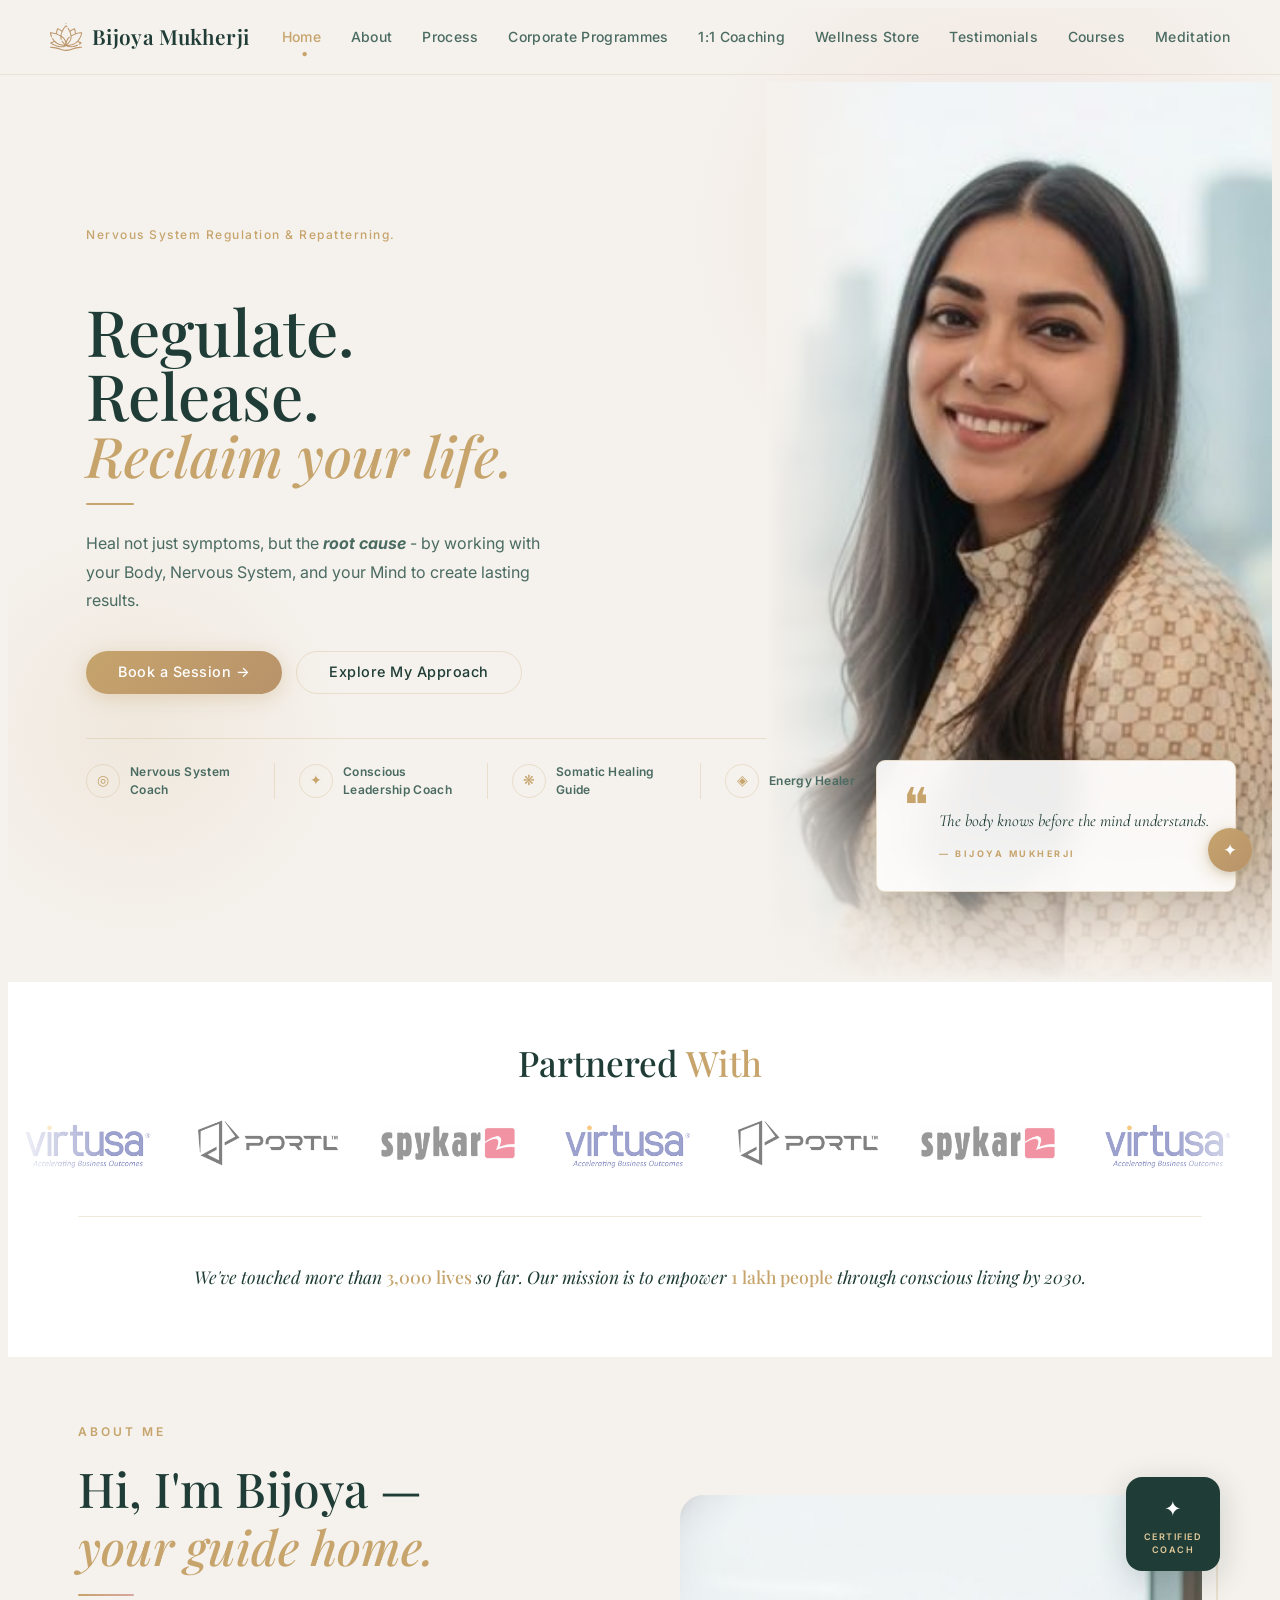
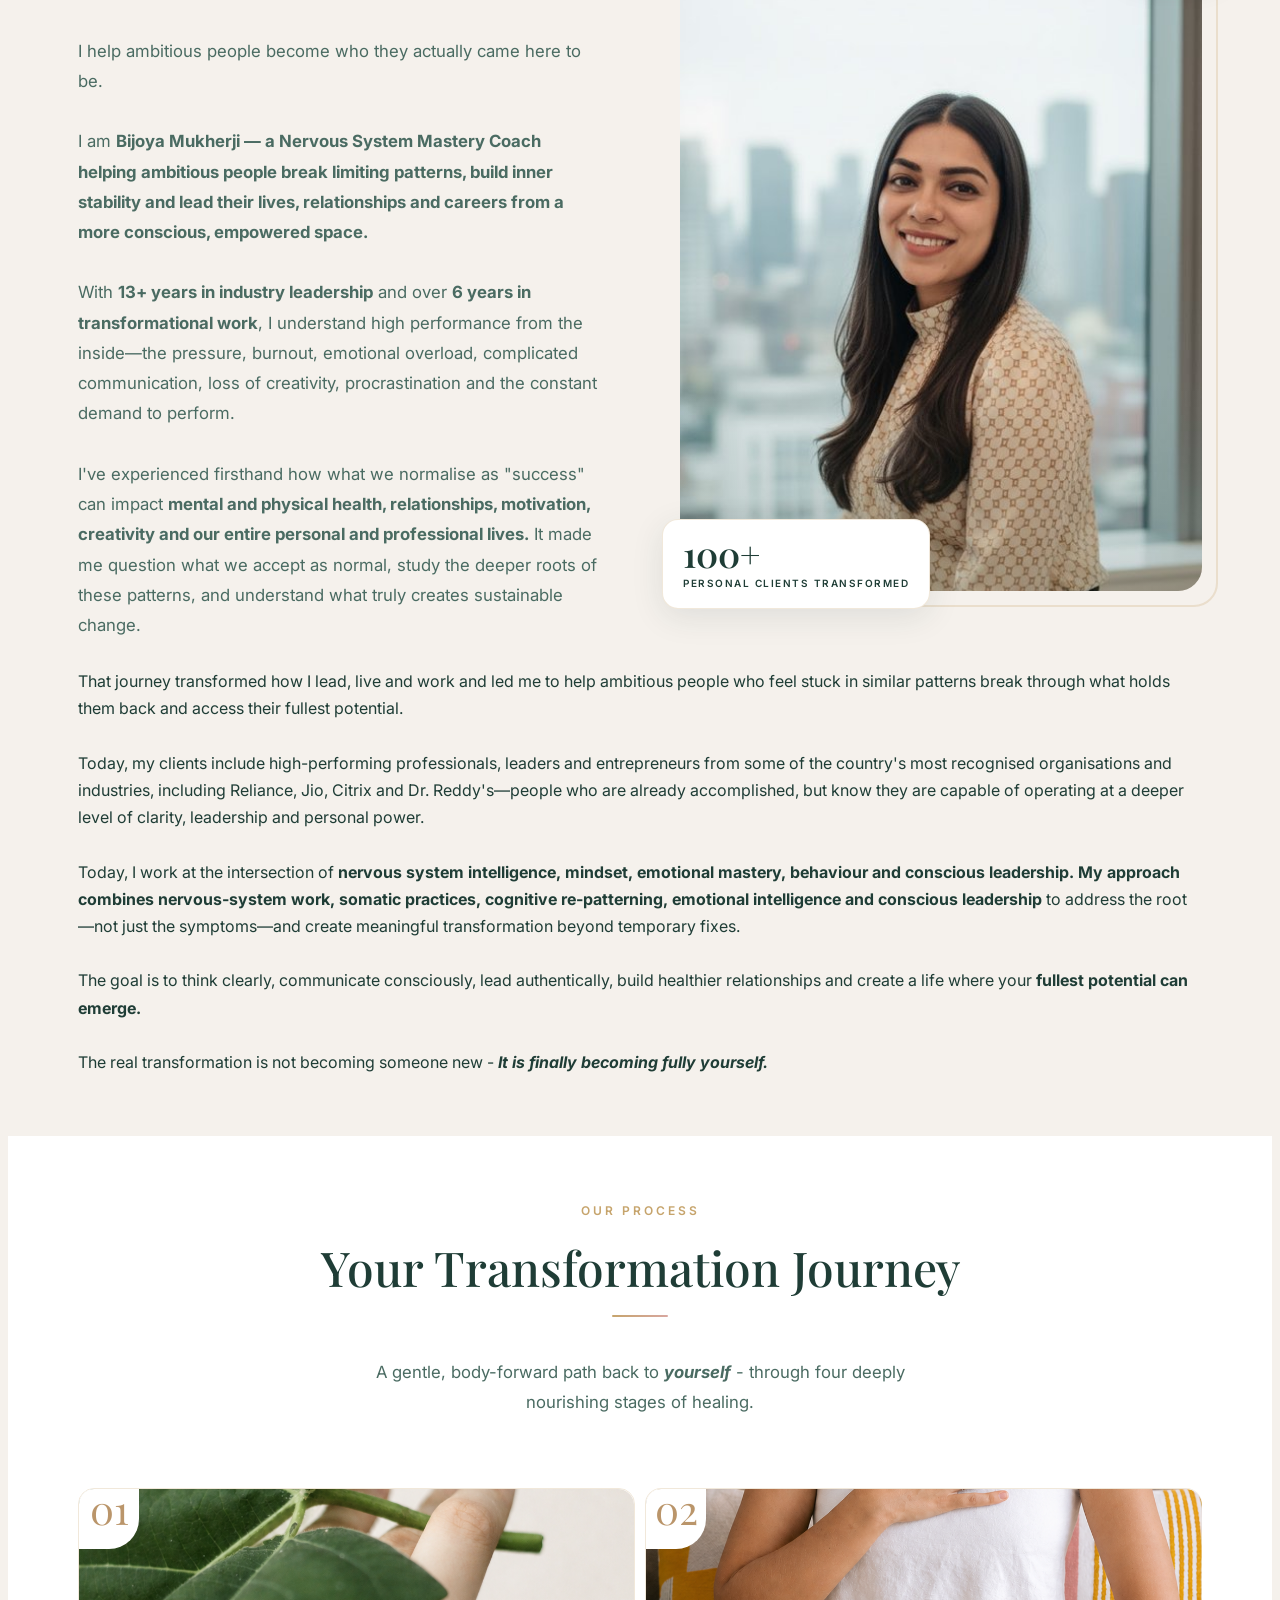
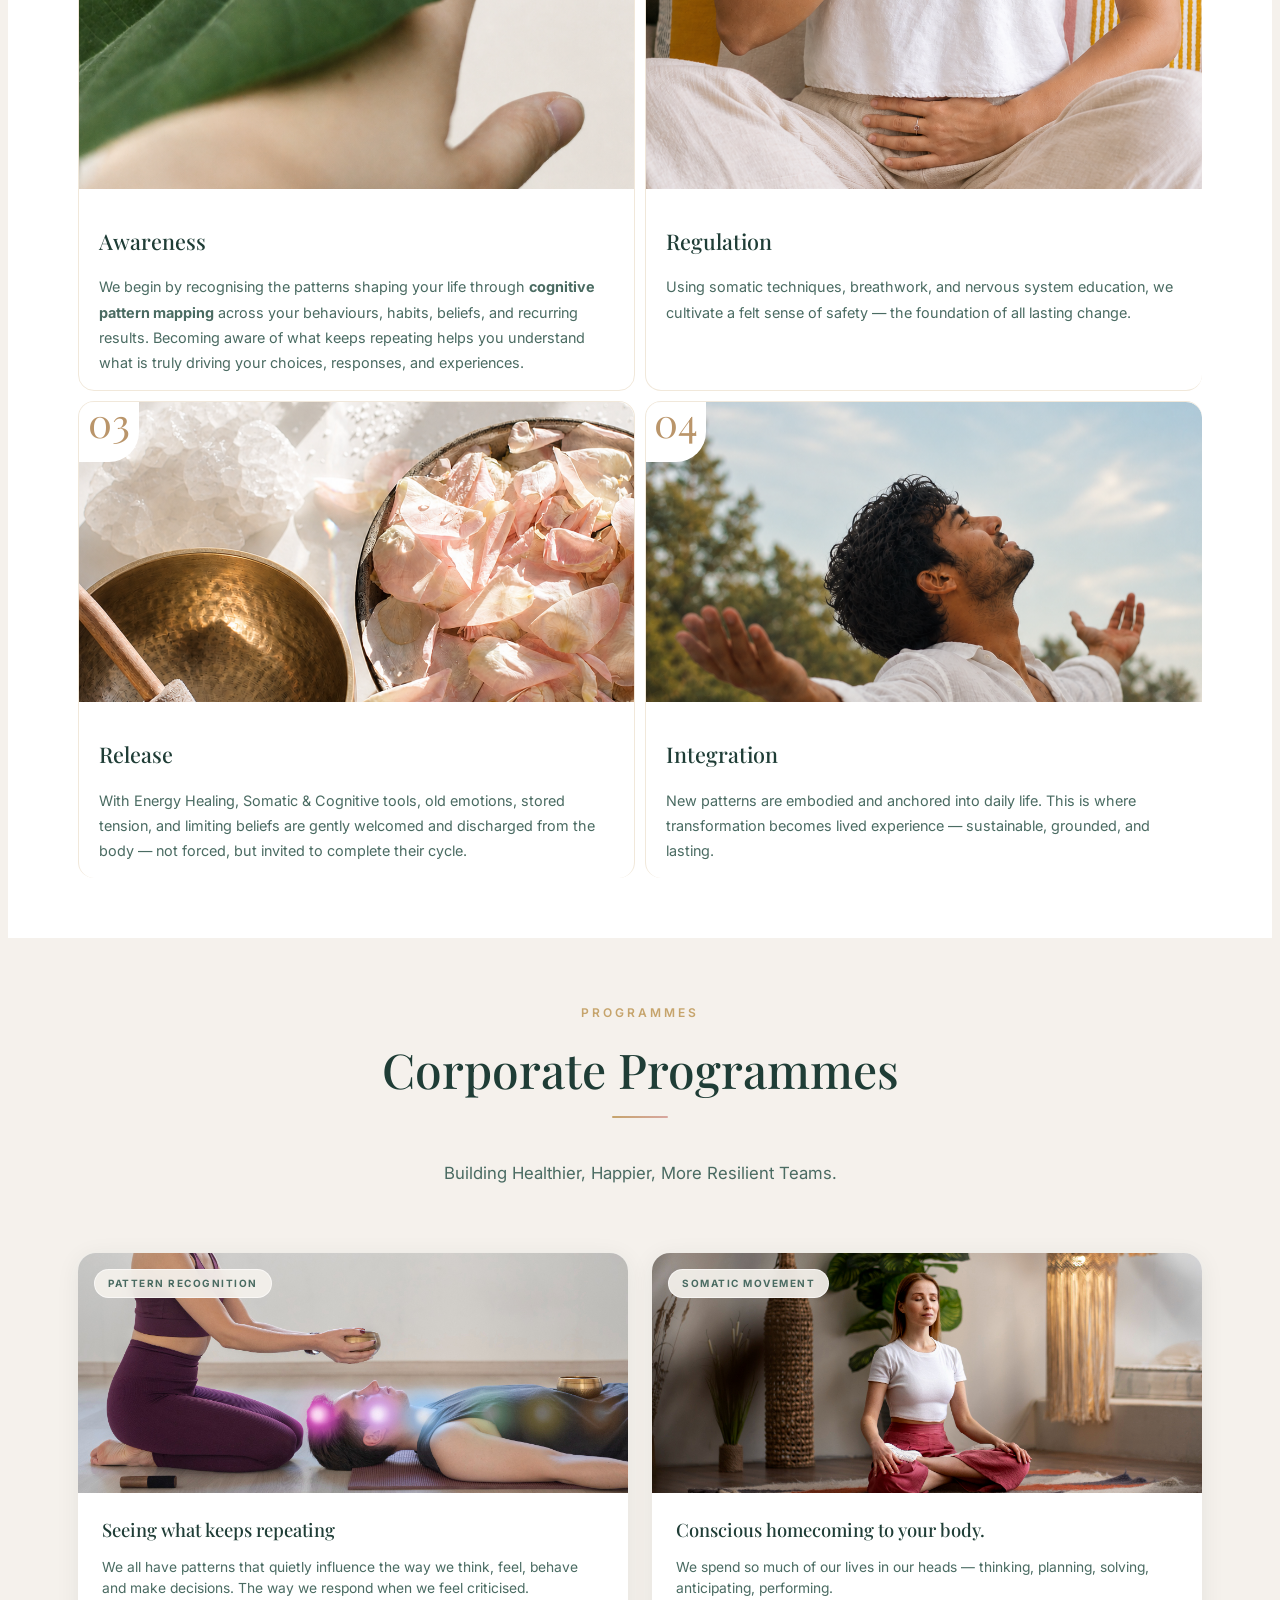
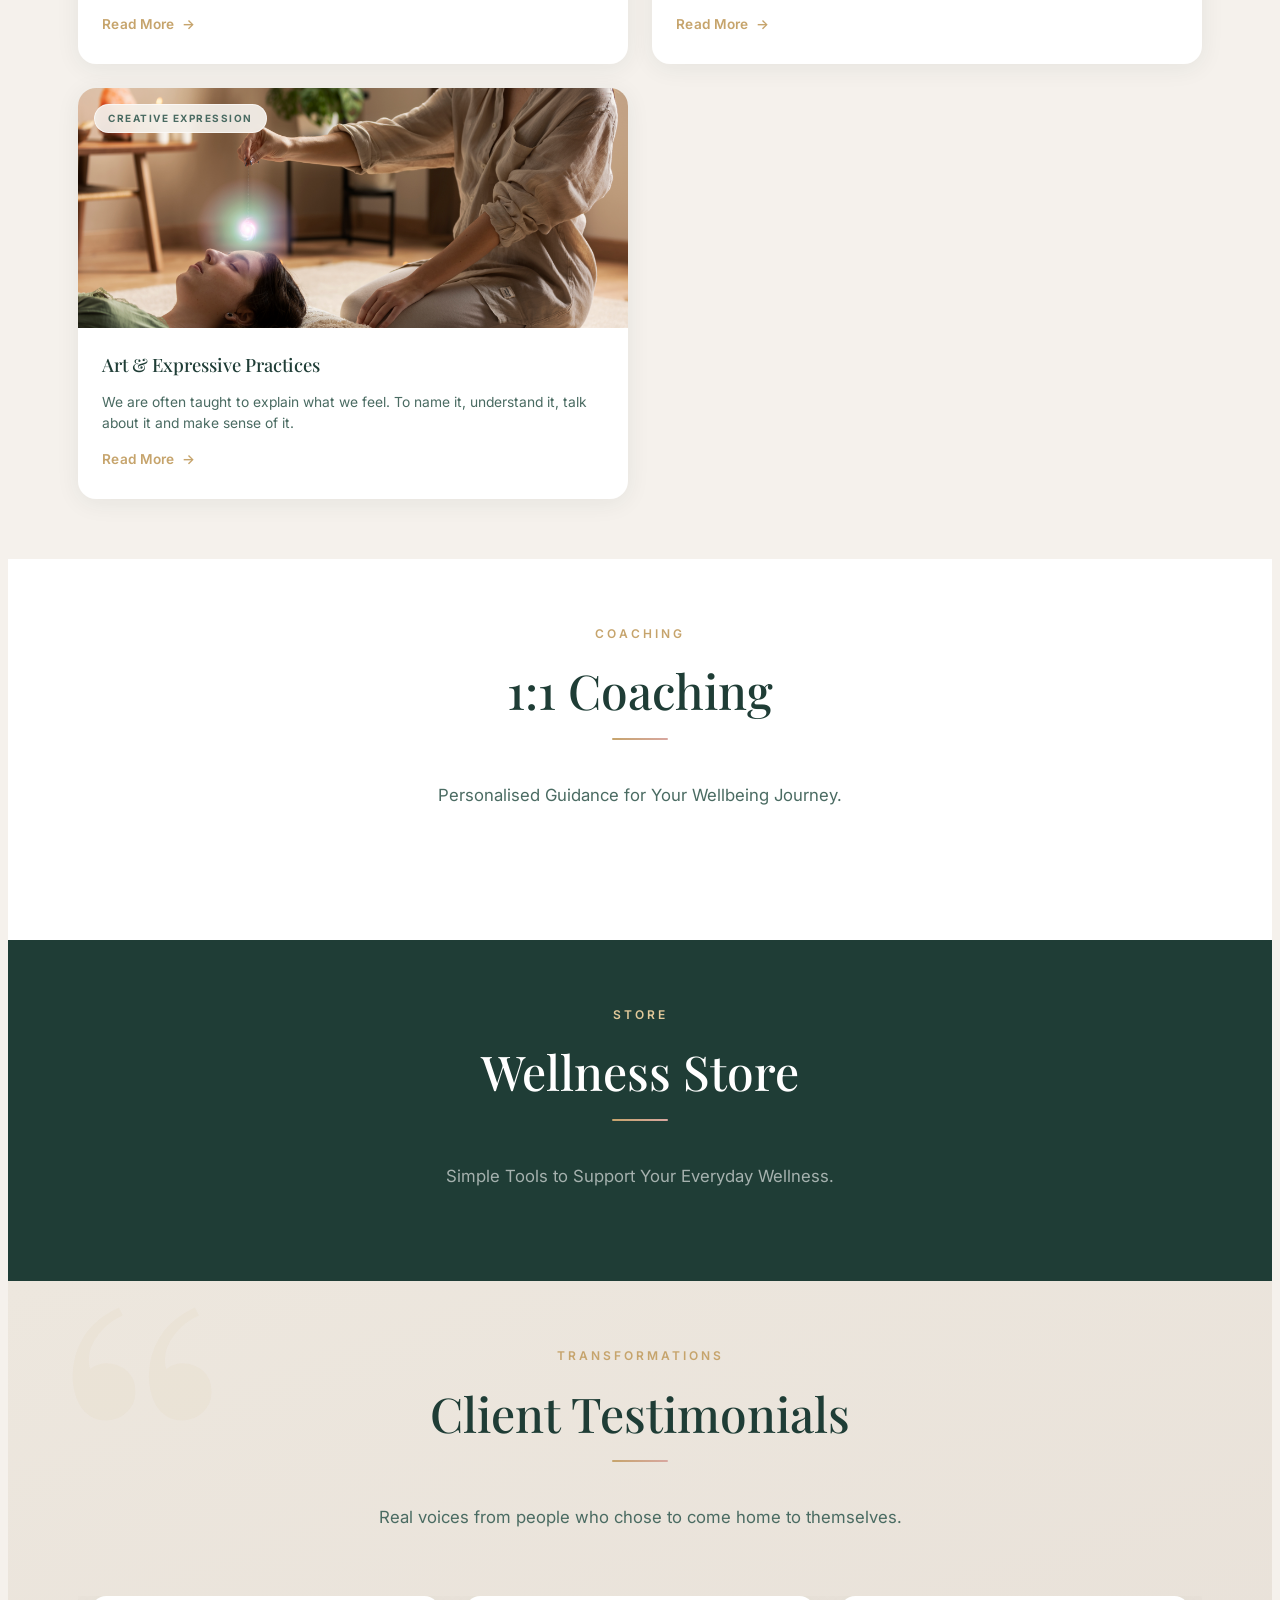
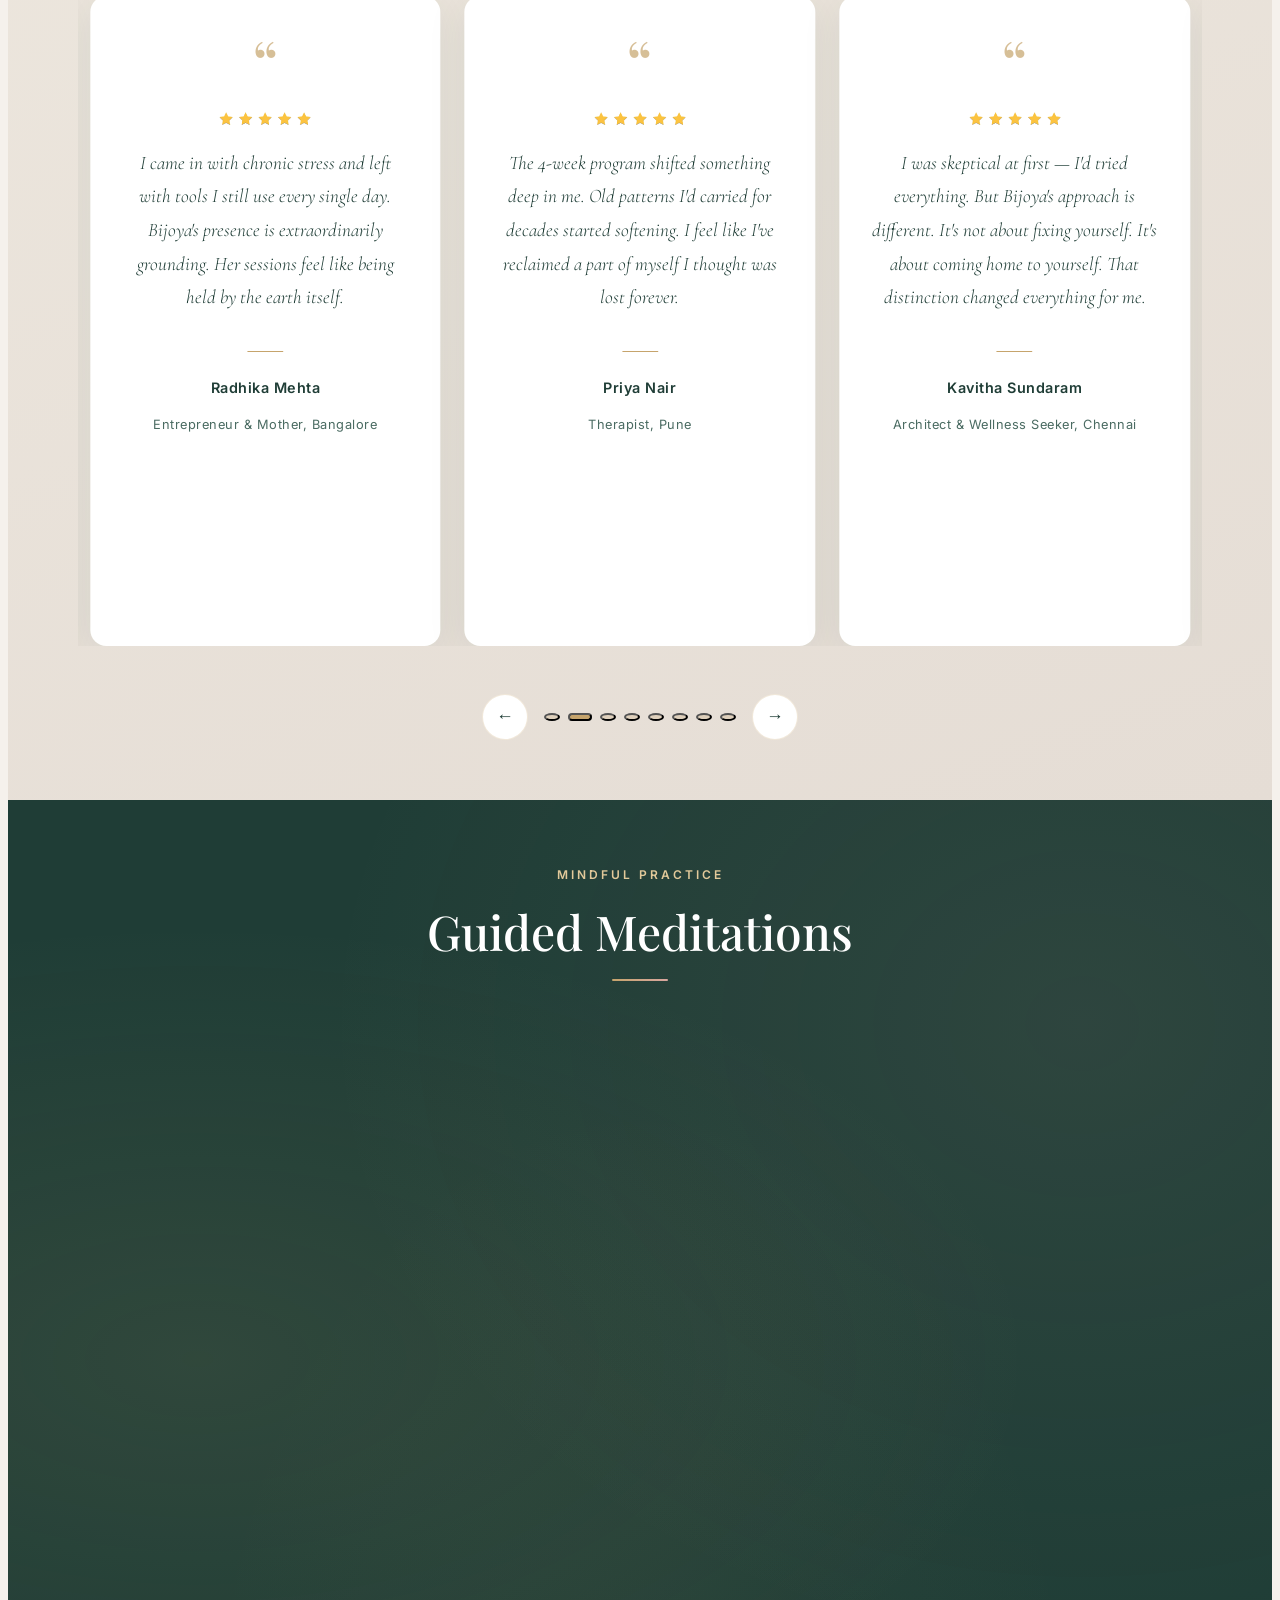
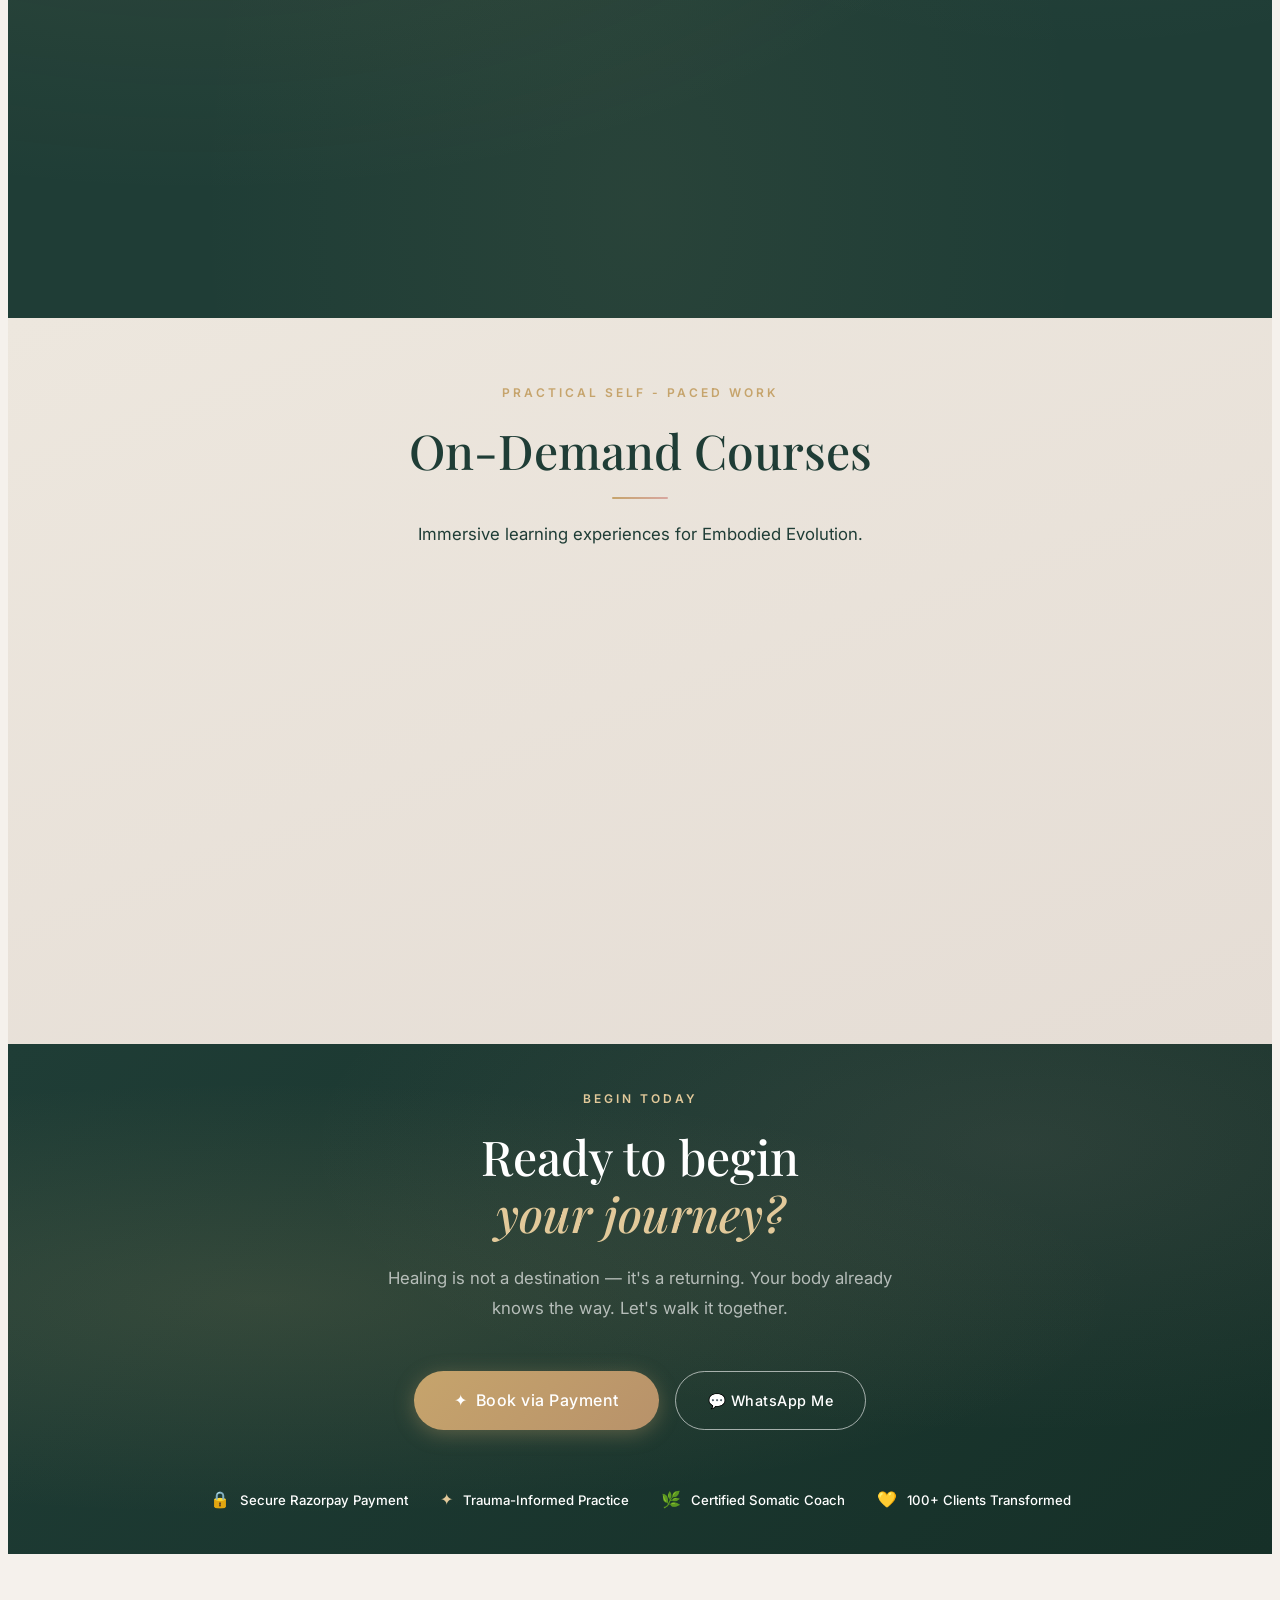
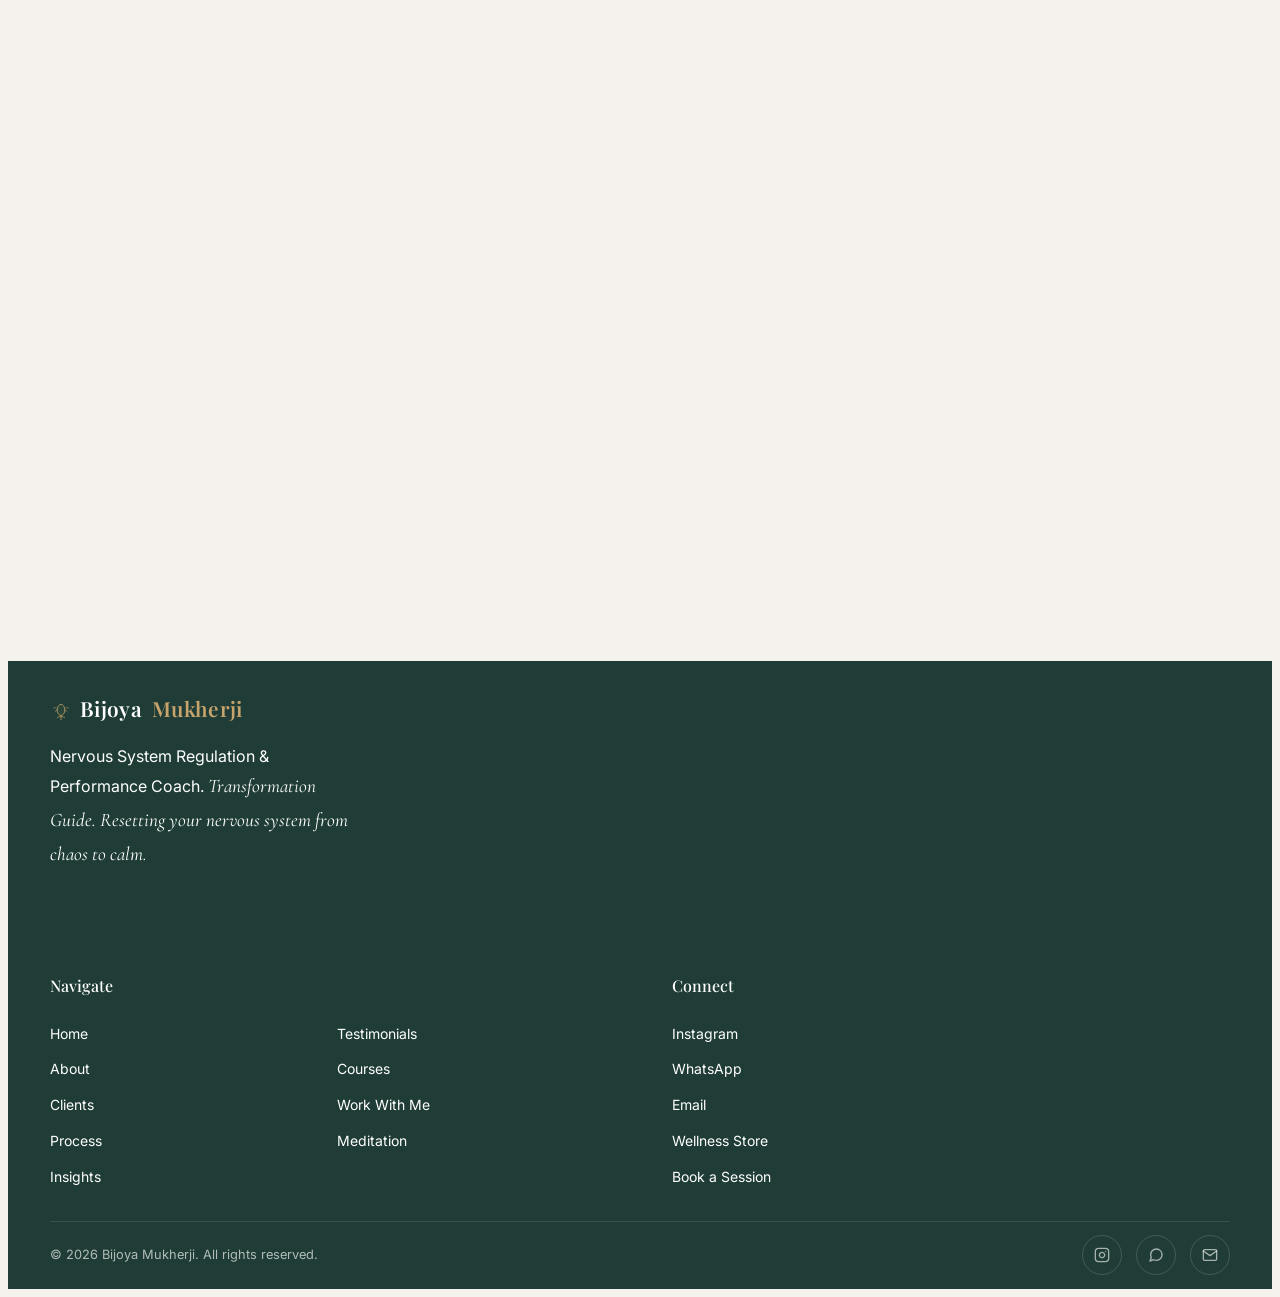
==== commit 7d794ff4: "Updated changes for new Changes" ====
--- a/index.html
+++ b/index.html
@@ -14,13 +14,18 @@
 <!-- ═══════════════════════════════════════════ MOBILE MENU -->
 <div class="mobile-menu" id="mobileMenu">
   <span class="mobile-close" id="menuClose">✕</span>
-  <a href="#hero" onclick="closeMobile()">Home</a>
-  <a href="#about" onclick="closeMobile()">About</a>
-  <a href="#process" onclick="closeMobile()">Process</a>
-  <a href="#insights" onclick="closeMobile()">Insights</a>
-  <a href="#testimonials" onclick="closeMobile()">Testimonials</a>
-  <a href="#work" onclick="closeMobile()">Work With Me</a>
-  <a href="#meditation" onclick="closeMobile()">Meditation</a>
+  <a onclick="closeMobile()" href="#hero">Home</a>
+  <a onclick="closeMobile()" href="#about">About</a>
+  <a onclick="closeMobile()" href="#process">Process</a>
+  <!-- <a onclick="closeMobile()" href="#clients">Clients</a> -->
+  <a onclick="closeMobile()" href="#corporate">Corporate Programmes</a>
+  <a onclick="closeMobile()" href="#coaching">1:1 Coaching</a>
+  <a onclick="closeMobile()" href="#wellnessstore">Wellness Store</a>
+  <!-- <a onclick="closeMobile()" href="#insights">Insights</a> -->
+  <a onclick="closeMobile()" href="#testimonials">Testimonials</a>
+  <a onclick="closeMobile()" href="#courses">Courses</a>
+  <!-- <a onclick="closeMobile()" href="#work">Work With Me</a> -->
+  <a onclick="closeMobile()" href="#meditation">Meditation</a>
 </div>
 
 <!-- ═══════════════════════════════════════════ NAVBAR -->
@@ -30,12 +35,15 @@
     <ul class="nav-links">
       <li><a href="#hero">Home</a></li>
       <li><a href="#about">About</a></li>
-      <li><a href="#clients">Clients</a></li>
       <li><a href="#process">Process</a></li>
-      <li><a href="#insights">Insights</a></li>
+      <!-- <li><a href="#clients">Clients</a></li> -->
+      <li><a href="#corporate">Corporate Programmes</a></li>
+      <li><a href="#coaching">1:1 Coaching</a></li>
+      <li><a href="#wellnessstore">Wellness Store</a></li>
+      <!-- <li><a href="#insights">Insights</a></li> -->
       <li><a href="#testimonials">Testimonials</a></li>
       <li><a href="#courses">Courses</a></li>
-      <li><a href="#work">Work With Me</a></li>
+      <!-- <li><a href="#work">Work With Me</a></li> -->
       <li><a href="#meditation">Meditation</a></li>
     </ul>
     <div class="hamburger" id="hamburger">
@@ -51,9 +59,7 @@
 
   <div class="hero-content">
     <div class="hero-eyebrow">
-      <span class="hero-eyebrow-item">Nervous System Regulation</span>
-      <span class="hero-eyebrow-dot"></span>
-      <span class="hero-eyebrow-item">Repatterning</span>
+      <span class="hero-eyebrow-item">Nervous System Regulation & Repatterning.</span>
       <!-- <span class="hero-eyebrow-dot"></span>
       <span class="hero-eyebrow-item">Inner Transformation</span> -->
     </div>
@@ -63,9 +69,9 @@
       <span class="line-gold">Reclaim your life.</span>
     </h1>
     <div class="hero-rule"></div>
-    <p class="hero-desc">Heal at the <em><strong>root</strong></em> - by working with your body, nervous system, and your mind to create lasting results.</p>
+    <p class="hero-desc">Heal not just symptoms, but the <em><strong>root cause</strong></em> - by working with your Body, Nervous System, and your Mind to create lasting results.</p>
     <div class="hero-btns">
-      <a href="https://rzp.io/l/placeholder" target="_blank" class="btn btn-primary">
+      <a href="#work" target="_blank" class="btn btn-primary">
         Book a Session →
       </a>
       <a href="#process" class="btn btn-secondary">Explore My Approach</a>
@@ -73,19 +79,19 @@
     <div class="hero-specialties">
       <div class="hero-spec-item">
         <div class="hero-spec-icon">◎</div>
-        <div class="hero-spec-text">Nervous System Specialist</div>
+        <div class="hero-spec-text">Nervous System Coach</div>
       </div>
       <div class="hero-spec-item">
         <div class="hero-spec-icon">✦</div>
-        <div class="hero-spec-text">Somatic Healing Practitioner</div>
+        <div class="hero-spec-text">Conscious Leadership Coach</div>
       </div>
       <div class="hero-spec-item">
         <div class="hero-spec-icon">❋</div>
-        <div class="hero-spec-text">Energy Healer</div>
+        <div class="hero-spec-text">Somatic Healing Guide</div>
       </div>
       <div class="hero-spec-item">
         <div class="hero-spec-icon">◈</div>
-        <div class="hero-spec-text">Transformation Guide</div>
+        <div class="hero-spec-text">Energy Healer</div>
       </div>
     </div>
   </div>
@@ -229,11 +235,13 @@
         <h2 class="section-title">Hi, I'm Bijoya —<br><em style="font-style:italic; color:var(--gold);">your guide home.</em></h2>
         <div class="divider"></div>
         <p class="section-sub"> 
-           I am a Nervous System-led Emotional Mastery Coach, specialising in supporting and transforming high-achieving individuals in creating sustainable success from a regulated, grounded state for over six years. I am a certified Life Coach, Pranic Energy Healer, EFT Coach, Crystal Reiki Practitioner, and hold an international certification in Yoga and Breathwork. These modalities, along with self-awareness tools, form the foundation of my work.
-          <br><br> Before wellness, I led design teams in high-pressure corporate environments for over a decade, consistently working toward ambitious targets. While achieving externally, I experienced deep physical, mental, and emotional burnout. That contrast led me inward to understand the deeper roots of stress, performance, and human behaviour.
-          <br><br> I continue to be deeply ambitious. I create, lead, and aim high  but more mindfully now— which is exactly why I do this work. I support individuals who want to grow and achieve without sacrificing their health, relationships, or inner stability. My approach goes beyond surface-level tools, combining somatic work, cognitive re-patterning, nervous system regulation, and immersive energy and self-reflection practices.
-          <br></p>
-         <p style="font-size:0.975rem; color:var(--text-soft); line-height:1.85; margin-bottom:0;">With the right support and structure, my clients move out of chronic stress and survival patterns into greater clarity, balance, and aligned success — thriving professionally and personally, where ambition feels expansive, not exhausting, and success becomes truly sustainable.</p>
+           I help ambitious people become who they actually came here to be.
+           <br><br>I am <strong>Bijoya Mukherji — a Nervous System Mastery Coach helping ambitious people break limiting patterns, build inner stability and lead their lives, relationships and careers from a more conscious, empowered space.</strong>
+           <br><br>With <strong>13+ years in industry leadership</strong> and over <strong>6 years in transformational work</strong>, I understand high performance from the inside—the pressure, burnout, emotional overload, complicated communication, loss of creativity, procrastination and the constant demand to perform.
+           <br><br>I've experienced firsthand how what we normalise as "success" can impact <strong>mental and physical health, relationships, motivation, creativity and our entire personal and professional lives.</strong> It made me question what we accept as normal, study the deeper roots of these patterns, and understand what truly creates sustainable change.
+          
+         <br></p>
+         <!-- <p style="font-size:0.975rem; color:var(--text-soft); line-height:1.85; margin-bottom:0;">With the right support and structure, my clients move out of chronic stress and survival patterns into greater clarity, balance, and aligned success — thriving professionally and personally, where ambition feels expansive, not exhausting, and success becomes truly sustainable.</p> -->
 
         <!-- <div class="about-values">
           <div class="about-value">
@@ -283,7 +291,7 @@
         </div>
         <div class="about-photo-badge">
           <div class="about-badge-num">100+</div>
-          <div class="about-badge-label">Clients Transformed</div>
+          <div class="about-badge-label">PERSONAL CLIENTS Transformed</div>
         </div>
         <div class="about-photo-badge2">
           <span class="about-badge2-icon">✦</span>
@@ -291,6 +299,15 @@
         </div>
       </div>
 
+    </div>
+    <div class="about-inner-full">
+      <div class="about-text full-width">
+            That journey transformed how I lead, live and work and led me to help ambitious people who feel stuck in similar patterns break through what holds them back and access their fullest potential.
+           <br><br>Today, my clients include high-performing professionals, leaders and entrepreneurs from some of the country's most recognised organisations and industries, including Reliance, Jio, Citrix and Dr. Reddy's—people who are already accomplished, but know they are capable of operating at a deeper level of clarity, leadership and personal power.
+           <br><br>Today, I work at the intersection of <strong>nervous system intelligence, mindset, emotional mastery, behaviour and conscious leadership. My approach combines nervous-system work, somatic practices, cognitive re-patterning, emotional intelligence and conscious leadership</strong> to address the root—not just the symptoms—and create meaningful transformation beyond temporary fixes.        
+           <br><br>The goal is to think clearly, communicate consciously, lead authentically, build healthier relationships and create a life where your <strong>fullest potential can emerge.</strong>
+           <br><br>The real transformation is not becoming someone new - <strong><i>It is finally becoming fully yourself.</i></strong>
+      </div>       
     </div>
   </div>
 </section>
@@ -315,7 +332,7 @@
           <div class="bg-img-fade"></div>
         </div>
         <h3>Awareness</h3>
-        <p>We shift from thinking about the body to witnessing it as one integrated system. Noticing the subtle responses, and the way your body continuously receives and reflects your inner state.</p>
+        <p>We begin by recognising the patterns shaping your life through <strong>cognitive pattern mapping</strong> across your behaviours, habits, beliefs, and recurring results. Becoming aware of what keeps repeating helps you understand what is truly driving your choices, responses, and experiences.</p>
       </div>
       <div class="process-card fade-up fade-up-delay-1">
         <div class="process-num">02</div>
@@ -350,7 +367,7 @@
 </section>
 
 <!-- ═══════════════════════════════════════════ INSIGHTS -->
-<section class="section" id="insights" style="background: var(--bg-warm);">
+<section class="section d-none-view" id="insights" style="background: var(--bg-warm);">
   <div class="container">
     <div class="insights-top">
       <div>
@@ -368,12 +385,12 @@
           <div class="insight-img-art">
             <img src="images/coursesImg.png" alt="">
           </div>
-          <span class="insight-tag">Nervous System</span>
+          <span class="insight-tag">Pattern Recognition</span>
         </div>
         <div class="insight-body">
           <p class="insight-meta">May 2025 · 5 min read</p>
-          <h3>Why Your Body Holds the Key to Healing Anxiety</h3>
-          <p class="text-pasoe">Anxiety lives not just in thoughts, but in the tissue of your body. Discover how somatic awareness opens the door to lasting regulation.</p>
+          <h3>Seeing what keeps repeating</h3>
+          <p class="text-pasoe">We all have patterns that quietly influence the way we think, feel, behave and make decisions. The way we respond when we feel criticised.</p>
           <a href="#" class="read-more open-modal" data-article="1">Read More <span class="read-more-arrow">→</span></a>
         </div>
       </article>
@@ -384,12 +401,12 @@
           <div class="insight-img-art">
             <img src="images/coursesImg.png" alt="">
           </div>
-          <span class="insight-tag">Breathwork</span>
+          <span class="insight-tag">Somatic Movement</span>
         </div>
         <div class="insight-body">
           <p class="insight-meta">April 2025 · 7 min read</p>
-          <h3>The Breath as a Bridge Between Mind and Body</h3>
-         <p class="text-pasoe">Conscious breathing is one of the most powerful tools for nervous system regulation. Here's how to use it with precision and care.</p>
+          <h3>Conscious homecoming to your body.</h3>
+         <p class="text-pasoe">We spend so much of our lives in our heads — thinking, planning, solving, anticipating, performing.</p>
           <a href="#" class="read-more open-modal" data-article="2">Read More <span class="read-more-arrow">→</span></a>
         </div>
       </article>
@@ -400,16 +417,149 @@
          <div class="insight-img-art">
             <img src="images/coursesImg.png" alt="">
           </div>
-          <span class="insight-tag">Transformation</span>
+          <span class="insight-tag">Creative Expression</span>
         </div>
         <div class="insight-body">
           <p class="insight-meta">March 2025 · 6 min read</p>
-          <h3>Releasing What You Were Never Meant to Carry</h3>
-          <p class="text-pasoe">Many of us hold inherited trauma and conditioned patterns that belong to others. This is how we begin the sacred work of returning them.</p>
+          <h3>Art & Expressive Practices</h3>
+          <p class="text-pasoe">We are often taught to explain what we feel. To name it, understand it, talk about it and make sense of it.</p>
           <a href="#" class="read-more open-modal" data-article="3">Read More <span class="read-more-arrow">→</span></a>
         </div>
       </article>
-    </div>
+       <article class="insight-card fade-up fade-up-delay-2" data-article="4">
+        <div class="insight-img insight-img-3">
+          <div class="insight-img-inner"></div>
+         <div class="insight-img-art">
+            <img src="images/coursesImg.png" alt="">
+          </div>
+          <span class="insight-tag">Breath & Meditation</span>
+        </div>
+        <div class="insight-body">
+          <p class="insight-meta">March 2025 · 6 min read</p>
+          <h3>Creating Space Between Feeling and Response.</h3>
+          <p class="text-pasoe">We breathe all day without thinking about it. Yet our breath changes with what we are experiencing.</p>
+          <a href="#" class="read-more open-modal" data-article="4">Read More <span class="read-more-arrow">→</span></a>
+        </div>
+      </article>
+       <article class="insight-card fade-up fade-up-delay-2" data-article="5">
+        <div class="insight-img insight-img-3">
+          <div class="insight-img-inner"></div>
+         <div class="insight-img-art">
+            <img src="images/coursesImg.png" alt="">
+          </div>
+          <span class="insight-tag">Journaling</span>
+        </div>
+        <div class="insight-body">
+          <p class="insight-meta">March 2025 · 6 min read</p>
+          <h3>Writing to understand, process and see differently.</h3>
+          <p class="text-pasoe">Our minds can hold many things at once - thoughts, memories, emotions, assumptions, expectations and unfinished conversations.</p>
+          <a href="#" class="read-more open-modal" data-article="5">Read More <span class="read-more-arrow">→</span></a>
+        </div>
+      </article>
+      <article class="insight-card fade-up fade-up-delay-2" data-article="6">
+        <div class="insight-img insight-img-3">
+          <div class="insight-img-inner"></div>
+         <div class="insight-img-art">
+            <img src="images/coursesImg.png" alt="">
+          </div>
+          <span class="insight-tag">Energy Healing</span>
+        </div>
+        <div class="insight-body">
+          <p class="insight-meta">March 2025 · 6 min read</p>
+          <h3>Pranic Healing, Crystal Healing & Energy Practices.</h3>
+          <p class="text-pasoe">We move through the world constantly interacting with people, places and experiences.</p>
+          <a href="#" class="read-more open-modal" data-article="6">Read More <span class="read-more-arrow">→</span></a>
+        </div>
+      </article>
+    </div>
+  </div>
+</section>
+
+<!-- ═══════════════════════════════════════════ Corporate Programmes -->
+<section class="section" id="corporate">
+  <div class="container">
+    <div class="testimonials-header">
+      <span class="section-label">Programmes</span>
+      <h2 class="section-title">Corporate Programmes</h2>
+      <div class="divider"></div>
+      <p class="section-sub">Building Healthier, Happier, More Resilient Teams.</p>
+    </div>
+     <div class="insights-grid">
+      <article class="insight-card fade-up" data-article="1">
+        <div class="insight-img insight-img-1">
+          <div class="insight-img-inner"></div>
+          <div class="insight-img-art">
+            <img src="images/coursesImg.png" alt="">
+          </div>
+          <span class="insight-tag">Pattern Recognition</span>
+        </div>
+        <div class="insight-body">
+          <p class="insight-meta">May 2025 · 5 min read</p>
+          <h3>Seeing what keeps repeating</h3>
+          <p class="text-pasoe">We all have patterns that quietly influence the way we think, feel, behave and make decisions. The way we respond when we feel criticised.</p>
+          <a href="#" class="read-more open-modal" data-article="1">Read More <span class="read-more-arrow">→</span></a>
+        </div>
+      </article>
+
+      <article class="insight-card fade-up fade-up-delay-1" data-article="2">
+        <div class="insight-img insight-img-2">
+          <div class="insight-img-inner"></div>
+          <div class="insight-img-art">
+            <img src="images/coursesImg.png" alt="">
+          </div>
+          <span class="insight-tag">Somatic Movement</span>
+        </div>
+        <div class="insight-body">
+          <p class="insight-meta">April 2025 · 7 min read</p>
+          <h3>Conscious homecoming to your body.</h3>
+         <p class="text-pasoe">We spend so much of our lives in our heads — thinking, planning, solving, anticipating, performing.</p>
+          <a href="#" class="read-more open-modal" data-article="2">Read More <span class="read-more-arrow">→</span></a>
+        </div>
+      </article>
+
+      <article class="insight-card fade-up fade-up-delay-2" data-article="3">
+        <div class="insight-img insight-img-3">
+          <div class="insight-img-inner"></div>
+         <div class="insight-img-art">
+            <img src="images/coursesImg.png" alt="">
+          </div>
+          <span class="insight-tag">Creative Expression</span>
+        </div>
+        <div class="insight-body">
+          <p class="insight-meta">March 2025 · 6 min read</p>
+          <h3>Art & Expressive Practices</h3>
+          <p class="text-pasoe">We are often taught to explain what we feel. To name it, understand it, talk about it and make sense of it.</p>
+          <a href="#" class="read-more open-modal" data-article="3">Read More <span class="read-more-arrow">→</span></a>
+        </div>
+      </article>     
+    </div>
+  </div>
+</section>
+
+<!-- ═══════════════════════════════════════════ Coaching -->
+<section class="section" id="coaching">
+  <div class="container">
+    <div class="process-header">
+      <span class="section-label">Coaching</span>
+      <h2 class="section-title">1:1 Coaching</h2>
+      <div class="divider"></div>
+      <p class="section-sub">Personalised Guidance for Your Wellbeing Journey.</p>
+    </div>
+
+
+  </div>
+</section>
+
+<!-- ═══════════════════════════════════════════ wellness store -->
+<section class="section" id="wellnessstore">
+  <div class="container">
+    <div class="meditation-header">
+      <span class="section-label">Store</span>
+      <h2 class="section-title">Wellness Store</h2>
+      <div class="divider"></div>
+      <p class="section-sub">Simple Tools to Support Your Everyday Wellness.</p>
+    </div>
+
   </div>
 </section>
 
@@ -417,8 +567,8 @@
 <section class="section" id="testimonials">
   <div class="container">
     <div class="testimonials-header">
-      <span class="section-label">Client Stories</span>
-      <h2 class="section-title">Words of Transformation</h2>
+      <span class="section-label">TRANSFORMATIONS</span>
+      <h2 class="section-title">Client Testimonials</h2>
       <div class="divider"></div>
       <p class="section-sub">Real voices from people who chose to come home to themselves.</p>
     </div>
@@ -503,7 +653,7 @@
         <div class="testi-card">
           <div class="testi-inner">
             <img class="testi-avatar" src="[data-uri]" alt="Shini Gupta" />
-              <div class="testi-stars star4-5"></div>
+              <div class="testi-stars star5"></div>
             <p class="testi-quote">Today, my relationships and work-life balance are at a strong 8/10. I now see challenges as teachers instead of threats.</p>
             <div class="testi-divider"></div>
             <p class="testi-name">Shini Gupta</p>
@@ -523,39 +673,39 @@
 </section>
 
 <!-- ═══════════════════════════════════════════ WORK WITH ME -->
-<section class="section" id="work">
+<section class="section d-none-view" id="work">
   <div class="container">
     <div class="work-header">
       <span class="section-label">Offerings</span>
       <h2 class="section-title">Work With Me</h2>
       <div class="divider"></div>
-      <p class="section-sub">Choose the container that resonates — each is crafted to meet you exactly where you are.</p>
+      <p class="section-sub">Choose the container that resonates — each is <strong><i>customized</i></strong> to meet you exactly where you are.</p>
     </div>
 
     <div class="pricing-grid">
 
       <div class="price-card fade-up">
         <p class="price-label">Single Session</p>
-        <h3>1:1 Online Talk Session</h3>
+        <h3>1:1 Online Clarity Session</h3>
         <p>A fully personalised 60-minute session to address what's most alive for you — regulation, release, or clarity.</p>
         <div class="price-amount"><sup>₹</sup>3,999</div>
         <p class="price-period">per session · 60 minutes</p>
         <div class="price-divider"></div>
         <ul class="price-features">
-          <li class="price-feature"><span class="price-check">✦</span> Fully personalised to you</li>
-          <li class="price-feature"><span class="price-check">✦</span> Root-cause assessment</li>
-          <li class="price-feature"><span class="price-check">✦</span> Energy cleansing</li>
-          <li class="price-feature"><span class="price-check">✦</span> Nervous system regulation</li>
-          <li class="price-feature"><span class="price-check">✦</span> Releasing limiting beliefs</li>
-          <li class="price-feature"><span class="price-check">✦</span> Practical tools + real-life integration</li>
+          <li class="price-feature"><span class="price-check">✦</span> A space to be fully heard, seen & understood.</li>
+          <li class="price-feature"><span class="price-check">✦</span> Root-cause assessment of your patterns & challenges.</li>
+          <li class="price-feature"><span class="price-check">✦</span> Nervous System assessment.</li>
+          <li class="price-feature"><span class="price-check">✦</span> Somatic grounding & meditation.</li>
+          <li class="price-feature"><span class="price-check">✦</span> Releasing limiting beliefs.</li>
+          <li class="price-feature"><span class="price-check">✦</span> Clarity on your next steps & way forward.</li>
         </ul>
         <a href="https://rzp.io/l/placeholder" target="_blank" class="btn btn-secondary">Book Now</a>
       </div>
 
       <div class="price-card featured fade-up fade-up-delay-1">
         <span class="popular-badge">Most Popular</span>
-        <p class="price-label">Deep Dive</p>
-        <h3>6-Week Program</h3>
+        <p class="price-label">Somatic Yoga</p>
+        <h3>6 - Week Reset & Realign Programme</h3>
         <p>A transformative 12-hour container for meaningful, lasting change — with energy healing, somatic tools, and structured integration.</p>
         <div class="price-amount"><sup>₹</sup>48,000</div>
         <p class="price-period">6 weeks · 12 hrs of sessions</p>
@@ -566,6 +716,7 @@
           <li class="price-feature"><span class="price-check">✦</span> Nervous system mapping</li>
            <li class="price-feature"><span class="price-check">✦</span> Yoga Breathwork & Meditation</li>          
           <li class="price-feature"><span class="price-check">✦</span> WhatsApp check-ins</li>
+          <li class="price-feature"><span class="price-check">✦</span> Resource Book</li>          
          <li class="price-feature"><span class="price-check">✦</span> Integration workbook</li>
         </ul>
         <a href="https://rzp.io/l/placeholder" target="_blank" class="btn btn-primary">Book Now</a>
@@ -575,16 +726,20 @@
         <p class="price-label">Complete Journey</p>
         <h3>Deep Transformation</h3>
         <p>The most comprehensive offering — 3 months, 21 hours of healing. For those ready to transform at the deepest level.</p>
+        <p><strong>Rise & Elevate</strong> - Level 2 <br> Shift patterns & build capacity. <br>
+        <br><strong>Own your Power. </strong> - Level 3<br> Embody change & expand possibilities.<br>
+        <br><strong>Leadership Mastery. </strong> - Level 4<br> Master yourself & lead consciously. Create boldly.
+      </p>
         <div class="price-amount" style="font-size:1.6rem; letter-spacing:-0.5px;">Connect to Discuss</div>
-        <p class="price-period">3 months · 21 hrs of sessions</p>
+        <p class="price-period">21 hours of focused 1:1 transformation.</p>
         <div class="price-divider"></div>
         <ul class="price-features">
-          <li class="price-feature"><span class="price-check">✦</span> 21 hrs of 1:1 sessions</li>
-          <li class="price-feature"><span class="price-check">✦</span> Yoga Breathwork & Meditation somatic healing & energy SessionsAura Cleansing</li>
-          <li class="price-feature"><span class="price-check">✦</span> Pranic Healing plan</li>
-          <li class="price-feature"><span class="price-check">✦</span> Priority WhatsApp support</li>
-          <li class="price-feature"><span class="price-check">✦</span> Breathwork & Meditation practices</li>
-          <li class="price-feature"><span class="price-check">✦</span> Lifetime resource access</li>
+          <li class="price-feature"><span class="price-check">✦</span> 21 hrs of 1:1 Goal oriented sessions.</li>
+          <li class="price-feature"><span class="price-check">✦</span> Deep Cognitive Techniques for Repatterning.</li>
+          <li class="price-feature"><span class="price-check">✦</span> Somatic Yoga, Breathwork, Mindset Meditations. </li>
+          <li class="price-feature"><span class="price-check">✦</span> Energy Healing Plan.</li>
+          <li class="price-feature"><span class="price-check">✦</span> Priority WhatsApp Support.</li>
+          <li class="price-feature"><span class="price-check">✦</span> Lifetime Resource book access.</li>
         </ul>
         <a href="https://wa.me/91XXXXXXXXXX" target="_blank" class="btn btn-secondary">WhatsApp Me</a>
       </div>
@@ -594,14 +749,15 @@
         <h3>Aura Cleansing Pranic Healing</h3>
         <p>A powerful in-person energy healing session to scan, clear, and rebalance your aura and chakra system.</p>
         <div class="price-amount"><sup>₹</sup>6,000</div>
-        <p class="price-period">per session · in-person</p>
+        <p class="price-period">90 minutes per session. In - person. </p>
         <div class="price-divider"></div>
         <ul class="price-features">
-          <li class="price-feature"><span class="price-check" style="color:var(--rose);">✦</span> Personalised pranic healing sessions</li>
-          <li class="price-feature"><span class="price-check" style="color:var(--rose);">✦</span> Deep energy scanning (chakras & aura)</li>
-          <li class="price-feature"><span class="price-check" style="color:var(--rose);">✦</span> Clearing energetic blockages & residue</li>
-          <li class="price-feature"><span class="price-check" style="color:var(--rose);">✦</span> Energising & protecting your energy field</li>
-          <li class="price-feature"><span class="price-check" style="color:var(--rose);">✦</span> Deep emotional healing & inner stability</li>
+          <li class="price-feature"><span class="price-check" style="color:var(--rose);">✦</span> Personalised pranic healing sessions.</li>
+          <li class="price-feature"><span class="price-check" style="color:var(--rose);">✦</span> Deep energy scanning (chakras & aura).</li>
+          <li class="price-feature"><span class="price-check" style="color:var(--rose);">✦</span> Clearing energetic blockages & residue.</li>
+          <li class="price-feature"><span class="price-check" style="color:var(--rose);">✦</span> Energising & protecting your energy field.</li>
+          <li class="price-feature"><span class="price-check" style="color:var(--rose);">✦</span> Chakra Grounding Meditation.</li>
+          <li class="price-feature"><span class="price-check" style="color:var(--rose);">✦</span> Deep emotional healing & inner stability.</li>
         </ul>
         <a href="https://wa.me/91XXXXXXXXXX" target="_blank" class="btn btn-secondary">Book In-Person</a>
       </div>
@@ -618,9 +774,9 @@
     <!-- Header -->
     <div class="meditation-header">
       <span class="section-label">Mindful Practice</span>
-      <h2 class="section-title">Guided Meditation</h2>
+      <h2 class="section-title">Guided Meditations</h2>
       <div class="divider"></div>
-      <p class="section-sub">Step into stillness. These practices are designed to regulate your nervous system, quiet the mental noise, and reconnect you with the deep intelligence of your body.</p>
+      <!-- <p class="section-sub">Step into stillness. These practices are designed to regulate your nervous system, quiet the mental noise, and reconnect you with the deep intelligence of your body.</p> -->
     </div>
 
     <!-- Featured Free Meditation -->
@@ -680,7 +836,7 @@
     </div>
 
     <!-- Benefits Strip -->
-    <div class="meditation-benefits fade-up">
+    <!-- <div class="meditation-benefits fade-up">
       <div class="med-benefit">
         <div class="med-benefit-icon">🧠</div>
         <div class="med-benefit-title">Calm the Mind</div>
@@ -701,7 +857,7 @@
         <div class="med-benefit-title">Rest & Restore</div>
         <div class="med-benefit-desc">Access genuine rest — not just distraction — for lasting energy and clarity</div>
       </div>
-    </div>
+    </div> -->
 
   </div>
 </section>
@@ -710,14 +866,14 @@
 <section class="section" id="courses">
   <div class="container">
     <div class="courses-header">
-      <span class="section-label">For Works and Practical Lives </span>
+      <span class="section-label">PRACTICAL SELF - PACED WORK </span>
       <h2 class="section-title">On-Demand Courses</h2>
       <div class="divider"></div>
       <p class="section-sub">Immersive learning experiences for Embodied Evolution.</p>
     </div>
     <div class="courses-grid">
 
-      <a href="https://rzp.io/l/placeholder" target="_blank" class="course-card fade-up">
+      <a href="javascript:void(0);" target="_blank" class="course-card fade-up">
         <div class="course-thumb">
           <img src="images/coursesImg.png" alt="">
           <div class="course-thumb-overlay"></div>
@@ -729,12 +885,12 @@
           <div class="course-instructor">Bijoya Mukherji</div>
           <div class="course-footer">
             <div class="course-price">₹999</div>
-            <span class="course-btn">Know More</span>
+            <span class="course-btn">Coming soon</span>
           </div>
         </div>
       </a>
 
-      <a href="https://rzp.io/l/placeholder" target="_blank" class="course-card fade-up fade-up-delay-1">
+      <a href="javascript:void(0);" target="_blank" class="course-card fade-up fade-up-delay-1">
         <div class="course-thumb">
           <img src="images/coursesImg.png" alt="">
           <div class="course-thumb-overlay"></div>
@@ -742,16 +898,16 @@
         </div>
         <div class="course-body">
           <div class="course-date">Live Workshop · Online</div>
-          <div class="course-name">Conscious Dating</div>
+          <div class="course-name">3 Day Aura Reset</div>
           <div class="course-instructor">Bijoya Mukherji</div>
           <div class="course-footer">
             <div class="course-price">₹1,599</div>
-            <span class="course-btn">Know More</span>
+            <span class="course-btn">Coming soon</span>
           </div>
         </div>
       </a>
 
-      <a href="https://rzp.io/l/placeholder" target="_blank" class="course-card fade-up fade-up-delay-2">
+      <!-- <a href="https://rzp.io/l/placeholder" target="_blank" class="course-card fade-up fade-up-delay-2">
         <div class="course-thumb">
           <img src="images/coursesImg.png" alt="">
           <div class="course-thumb-overlay"></div>
@@ -763,12 +919,12 @@
           <div class="course-instructor">Bijoya Mukherji</div>
           <div class="course-footer">
             <div class="course-price">₹1,599</div>
-            <span class="course-btn">Know More</span>
-          </div>
-        </div>
-      </a>
-
-      <a href="https://rzp.io/l/placeholder" target="_blank" class="course-card fade-up fade-up-delay-3">
+            <span class="course-btn">Coming soon</span>
+          </div>
+        </div>
+      </a> -->
+
+      <a href="javascript:void(0);" target="_blank" class="course-card fade-up fade-up-delay-3">
         <div class="course-thumb">
           <img src="images/coursesImg.png" alt="">
           <div class="course-thumb-overlay"></div>
@@ -776,11 +932,11 @@
         </div>
         <div class="course-body">
           <div class="course-date">7 Days · Self-Paced</div>
-          <div class="course-name">7 Day Self-Healing Course</div>
+          <div class="course-name">7 Days to a Positive Mind</div>
           <div class="course-instructor">Bijoya Mukherji</div>
           <div class="course-footer">
             <div class="course-price">₹1,899</div>
-            <span class="course-btn">Know More</span>
+            <span class="course-btn">Coming soon</span>
           </div>
         </div>
       </a>
@@ -847,7 +1003,7 @@
           <div class="akase-icon">🤝</div>
           <div class="akase-info">
             <small>In Collaboration With</small>
-            <span>Akase — Conscious Wellness Brand</span>
+            <span>AKAŚE — Conscious Candle Brand</span>
           </div>
         </div>
         <p style="font-size:0.875rem; color:var(--text-soft); margin-bottom:28px; line-height:1.75;">Partnering with Akase to bring you intentionally crafted wellness products — from herbal formulations to sensory tools designed for deep rest and regulation.</p>
@@ -866,7 +1022,7 @@
     <div class="footer-top">
       <div class="footer-brand">
         <a href="#hero" class="nav-logo"><svg width="22" height="22" viewBox="0 0 40 40" fill="none" style="display:inline-block;vertical-align:middle;margin-right:8px;margin-top:-2px;" xmlns="http://www.w3.org/2000/svg"><ellipse cx="20" cy="18" rx="7" ry="10" stroke="#C6A46C" stroke-width="1.4" fill="rgba(198,164,108,0.08)"/><path d="M20 28V36" stroke="#C6A46C" stroke-width="1.4" stroke-linecap="round"/><path d="M13 32 C13 32 15.5 30 20 30 C24.5 30 27 32 27 32" stroke="#C6A46C" stroke-width="1.2" stroke-linecap="round" fill="none"/><path d="M9 21 C9 21 11.5 18.5 13 18" stroke="#C6A46C" stroke-width="1.1" stroke-linecap="round" fill="none"/><path d="M31 21 C31 21 28.5 18.5 27 18" stroke="#C6A46C" stroke-width="1.1" stroke-linecap="round" fill="none"/><path d="M6 15 C6 15 9 13 11 14" stroke="#C6A46C" stroke-width="1" stroke-linecap="round" fill="none"/><path d="M34 15 C34 15 31 13 29 14" stroke="#C6A46C" stroke-width="1" stroke-linecap="round" fill="none"/></svg>Bijoya <span>Mukherji</span></a>
-        <p>Nervous System Coach · Somatic Practitioner· <em>Transformation Guide. Resetting your nervous system from chaos to calm.</em></p>
+        <p>Nervous System Regulation & Performance Coach. <em>Transformation Guide. Resetting your nervous system from chaos to calm.</em></p>
       </div>
       <div class="footer-col">
         <h4>Navigate</h4>
@@ -937,7 +1093,7 @@
           </div>
           <div>
             <div class="modal-author-name">Bijoya Mukherji</div>
-            <div class="modal-author-role">Nervous System Coach · Energy Healer · Transformation Guide</div>
+            <div class="modal-author-role">Nervous System Coach · Conscious Leadership Coach · Somatic Healing Guide · Energy Healer</div>
           </div>
         </div>
         <div class="modal-read-info">
@@ -974,78 +1130,229 @@
   /* ── Article data ── */
   const articles = {
     1: {
-      tag: 'Nervous System',
-      title: 'Why Your Body Holds the Key to Healing Anxiety',
+      tag: 'Pattern Recognition',
+      title: 'Seeing what keeps repeating.',
       date: 'May 2025',
       readTime: '5 min read',
       art: '🌿',
       heroBg: 'url("images/NervousSystem.jpg")',
-      intro: 'Anxiety is not a malfunction of the mind. It is the body\'s intelligent attempt to protect you — and learning to listen to it, rather than fight it, is where true healing begins.',
+      intro: 'Sometimes, what shapes our lives most is what we have stopped noticing.',
       content: `
-        <p>For years, we have been taught that anxiety is a thought problem — something to be reasoned away, reframed, or medicated into silence. But what if anxiety is actually a body problem? What if the racing heart, shallow breath, and tight chest are not symptoms to suppress, but signals asking to be heard?</p>
-        <h4>The Nervous System's Role</h4>
-        <p>Your autonomic nervous system is constantly scanning the environment for cues of safety and threat — a process Peter Levine and Stephen Porges call "neuroception." When it detects danger (even imagined danger), it activates the sympathetic branch: heart rate increases, breath shortens, muscles tense. This is anxiety.</p>
-        <div class="pull-quote">The body doesn't know the difference between a tiger in the room and a difficult email. But it knows how to come back to safety — and we can teach it how.</div>
-        <p>The problem arises when this threat-detection system gets stuck — constantly scanning, never fully settling. This is where somatic work becomes essential. We don't think our way out of a nervous system response. We feel our way through it.</p>
-        <h4>Three Somatic Practices to Begin With</h4>
-        <ul class="modal-practice-list">
-          <li>Place one hand on your heart, one on your belly. Feel the warmth of your own touch. This simple act activates the vagus nerve and signals safety to the brain.</li>
-          <li>Extend your exhale to be twice as long as your inhale. A 4-count inhale, 8-count exhale activates the parasympathetic "rest and digest" state.</li>
-          <li>Gently tilt your head slightly. Keep your eyes soft and dreamy, look at something for 15 seconds, you may blink your eyes normally. Notice the texture, color and shape. Move to two more objects slowly, in the same manner. Take a calm deep breath, now you're grounded.</li>
-        </ul>
-        <p>These are not quick fixes — they are the beginning of a conversation with your body. A conversation that, over time, teaches your nervous system that it is safe to settle, safe to be here, safe to let go.</p>
+        <p>We all have patterns that quietly influence the way we think, feel, behave and make decisions. The way we respond when we feel criticised. The way we avoid difficult conversations, overthink a decision, keep ourselves busy, seek approval, or hold back when something really matters to us. Over time, these responses can become so familiar that we stop questioning them. We simply begin to believe, <strong>"This is just how I am"</strong>.</p>
+        <p>But our patterns often have a story behind them.</p>
+        <p>A thought creates a feeling. A feeling influences the way the body responds. That response can shape our behaviour, and our behaviour creates an outcome. When the same sequence happens repeatedly, it can become almost automatic. We may know that we want to respond differently, yet somehow find ourselves doing the same thing again.</p>
+        <h4>The patterns beneath the behaviour</h4>
+       <div class="pull-quote">This is where awareness becomes important. Not as another thing to fix, but as a way of becoming more curious about what is actually happening within us.</div>
+        <p>Why do I keep procrastinating on this particular thing? Why does this kind of conversation make me shut down? Why do I find it so difficult to say no? Why do I keep choosing what feels familiar, even when I know it isn't what I really want?</p>
+        <p>When we begin to look at these questions without judgement, we start seeing connections that were previously difficult to notice. We may discover that procrastination is connected to fear of getting it wrong. That overworking is connected to a need to feel worthy. That people-pleasing is connected to a fear of disappointing someone. That staying in control may be a way of creating safety when uncertainty feels uncomfortable.</p>
+        <div class="pull-quote">What we call a personality trait can sometimes be a pattern we learned a long time ago.</div>
+        <p>And patterns that were once useful may not always be serving us now.</p>
+        <h4> From awareness to choice. </h4>
+        <p>Awareness doesn't mean constantly analysing yourself. It simply means becoming more present to the moments in which your usual patterns begin to appear.</p>
+        <p>The pause before replying to an email. The hesitation before making a decision. The urge to avoid something important. The moment you notice yourself becoming defensive, shutting down or reaching for something familiar.</p>
+        <p>In those small moments, there is an opportunity to notice what is happening beneath the reaction. What are you thinking? What are you feeling? What are you expecting? What are you trying to protect yourself from?</p>
+        <p>With time, this kind of awareness can create a little more space between the trigger and the response. And within that space, something begins to become possible — not necessarily a completely different reaction, but a more conscious one.</p>
+        <p>This is the beginning of pattern change.</p>
+        <h4>A simple practice</h4>
+        <p>For five minutes, sit quietly with one situation that has been repeating in your life. Write down what happened, how you responded, and what you noticed you were thinking or feeling underneath it.</p>
+        <p>Then, for about three minutes, simply sit with what came up. Notice how it feels in your body, where you feel it, and what emotion is present. Take a few slow, deep breaths and allow yourself to stay with the feeling rather than immediately moving away from it.</p>
+        <p>You don't have to solve it. You don't have to change it.</p>
+        <h4>Just give it some space to be felt</h4>  
+        <p>Then let it be, and move about your day. Sometimes, simply staying present with what we feel, rather than escaping it, gives the mind space to organise itself, creates a greater sense of safety within us, and allows our responses to become a little more conscious.</p>
+        <p>Because sometimes, the first step towards a different life is simply becoming aware of the pattern that has been quietly shaping the one you are already living.</p>
       `,
-      tags: ['Nervous System', 'Anxiety', 'Somatic Healing', 'Breathwork', 'Vagus Nerve']
+      tags: ['Pattern Recognition', 'Anxiety', 'Somatic Healing', 'Breathwork', 'Vagus Nerve']
     },
     2: {
-      tag: 'Breathwork',
-      title: 'The Breath as a Bridge Between Mind and Body',
+      tag: 'Somatic Movement',
+      title: 'Conscious homecoming to your body.',
       date: 'April 2025',
       readTime: '7 min read',
       art: '🌊',
       heroBg: 'url("images/Breathwork.jpg")',
-      intro: 'Of all the tools available to us for nervous system regulation, the breath is the most immediate, the most intimate, and the most profound. It is the only autonomic function we can consciously control — and that makes it a gateway to everything.',
+      intro: 'Sometimes, the body knows what the mind is still trying to understand.',
       content: `
-        <p>We breathe approximately 20,000 times a day, and almost none of those breaths receive conscious attention. Yet the breath is the only involuntary function of the body that we can consciously override. This unique quality makes it an extraordinary bridge between the thinking mind and the feeling body.</p>
-        <h4>Why Breathing Changes Everything</h4>
-        <p>The vagus nerve — the superhighway of the parasympathetic nervous system — is directly stimulated by the diaphragm. When you breathe slowly and deeply, you are literally massaging your vagus nerve, sending a signal of safety to the brain. Shallow, rapid breathing does the opposite: it activates the stress response.</p>
-        <div class="pull-quote">Every slow, conscious breath is a vote for safety. Over time, these votes accumulate — and the nervous system learns a new default.</div>
-        <p>Most of us have been breathing incorrectly for decades — chest breathing, breath-holding, hyperventilating during stress. Breathwork is the practice of re-patterning this.</p>
-        <h4>The Four Breaths Worth Knowing</h4>
-        <ul class="modal-practice-list">
-          <li><strong>Box Breath (4-4-4-4):</strong> Inhale 4 counts, hold 4, exhale 4, hold 4. Used by Navy SEALs for acute stress regulation.</li>
-          <li><strong>Extended Exhale (4-8):</strong> Inhale 4, exhale 8. The longer exhale activates the parasympathetic system. Ideal for anxiety and overwhelm.</li>
-          <li><strong>Diaphragmatic Breath:</strong> Place a hand on your belly. Breathe so the belly rises first, then the chest. This is your natural resting breath.</li>
-          <li><strong>Sighing Breath:</strong> A deep inhale followed by a long, audible sigh. Research shows this is the fastest way to downregulate the nervous system.</li>
-        </ul>
-        <p>Breathwork is not about perfection. It is about returning — again and again — to the one thing that is always with you, always available, always capable of bringing you home.</p>
+        <p>We spend so much of our lives in our heads — thinking, planning, solving, anticipating, performing. We can become very good at thinking about what we feel without actually noticing how it feels in the body.</p>
+        <p>Movement gives us a way back.</p>
+        <p>It doesn't always have to be about fitness, flexibility or strength. Sometimes, it is simply about noticing the body, sensing what is happening within it, and allowing yourself to respond.</p>        
+        <p>This is where <strong>somatic practice</strong> comes in. Somatic work brings attention to our experience through the body — sensations, tension, breath, posture, movement and the subtle signals we often overlook.</p>
+        <h4>What the body is holding</h4>
+        <p>Our experiences don't only exist as thoughts. They are accompanied by changes in breathing, muscle tension, heart rate, posture, energy and attention. When stress continues for long periods, we may find ourselves constantly braced, restless, tired or disconnected from what we are feeling.</p>
+        <p>Sometimes we don't realise how much tension we are carrying until we stop.</p>
+        <p>A clenched jaw. Tight shoulders. A heavy chest. A restless body. Shallow breathing.</p>
+        <p>The body is continuously responding to what we experience.</p>
+        <p>And when we begin paying attention to these responses, we can notice things that thinking alone may not reveal.</p>
+        <div class="pull-quote"> The body is not separate from the way we think, feel and respond. It is part of the conversation.</div>
+        <h4>Movement can create a different experience</h4>
+        <p>When we move, we change more than our physical position.</p>
+        <p>Movement influences arousal, attention, mood and cognitive functioning, and research connects regular physical activity with improvements in cognition and executive function.</p>              
+        <p>But somatic movement can be much quieter. It could be about true listening to and responding to the body's natural flow.</p>
+        <p>It may be stretching when you notice tension, walking when your thoughts feel crowded, moving your shoulders after sitting for hours, or dancing when you need to reconnect with yourself.</p>
+        <p>The intention is not to force the body into a particular state.</p>
+        <p>It is to <strong>listen to it.</strong></p>
+        <h4>From reacting to responding</h4>
+        <p>When we become more aware of our physical state, we may begin to recognise how often it influences the choices we make.</p>
+        <p>When we are overwhelmed, even a simple decision can feel difficult. When we are tense, we may become more reactive. When we feel shut down, we may avoid taking action. When we feel disconnected from ourselves, we may continue doing things that no longer feel right.</p>
+        <p>Movement can gently interrupt these familiar states — not by forcing us to feel different, but by creating a different experience in the body.</p>
+        <p>A little more space, more presence and a little more connection.</p>
+        <p>And sometimes, that is enough to meet the same situation differently.</p>
+        <h4>A simple practice</h4>
+        <p>Take three minutes and bring your attention to your body.</p>
+        <p>Notice where you feel tension, heaviness, restlessness or ease. Don't try to change it immediately. Just notice.</p>
+        <p>Then gently move in whatever way feels natural — stretch, walk, roll your shoulders, shake out your hands, or simply feel your feet on the ground.</p>
+        <p>Stay with the movement for a few moments and notice what changes.</p>
+         <div class="pull-quote">You don't have to make the body do anything. Just give it your attention</div>
+         <p>A few moments of conscious movement can create a shift in how you experience yourself — and sometimes, that small shift is enough to create a little more choice in what comes next.</p>
+
       `,
-      tags: ['Breathwork', 'Vagus Nerve', 'Regulation', 'Nervous System', 'Meditation']
+      tags: ['Somatic Movement', 'Vagus Nerve', 'Regulation', 'Nervous System', 'Meditation']
     },
     3: {
-      tag: 'Transformation',
-      title: 'Releasing What You Were Never Meant to Carry',
+      tag: 'Creative Expression',
+      title: 'Art & Expressive Practices',
       date: 'March 2025',
       readTime: '6 min read',
       art: '🕊️',
       heroBg: 'url("images/Transformation.jpg")',
-      intro: 'Some of the heaviest things we carry were never ours to begin with. Inherited grief, ancestral fear, family shame — stored silently in the body, waiting for someone in the lineage to finally feel them, and let them go.',
+      intro: 'Not everything we experience arrives in words. Sometimes, we need another way to let it move through us.',
       content: `
-        <p>Intergenerational trauma is not metaphor. It is biology. Research in epigenetics — particularly the landmark studies on Holocaust survivors and their descendants — has shown that trauma can be passed down through DNA methylation, altering gene expression across generations.</p>
-        <p>This means that the anxiety you feel, the contraction in your chest, the inexplicable grief that surfaces without clear cause — some of it may belong to your mother, her mother, her mother's mother. You are not broken. You are a carrier of unprocessed experience that your lineage could not hold.</p>
-        <h4>How the Body Stores What the Mind Cannot</h4>
-        <p>The body doesn't forget. When an experience is too overwhelming to process, it gets archived — held in the fascia, the diaphragm, the jaw, the hips. This is the genius of the survival system: "If I can't process this now, I'll store it until I am safe enough to feel it."</p>
-        <div class="pull-quote">Healing inherited trauma is one of the most profound acts of love you can offer your ancestors — and your descendants. You are the link between what was and what will be.</div>
-        <h4>Beginning the Return</h4>
-        <ul class="modal-practice-list">
-          <li>Name what you are carrying. Speak it aloud: "This fear may have belonged to my grandmother. I honour it, and I choose to release it."</li>
-          <li>Place your hands on the part of your body where you feel the heaviness. Breathe into it without trying to change it. Witness is the first step of release.</li>
-          <li>Write a letter — to yourself, to your ancestors, to the part of you that has been carrying this. You do not need to send it. The writing is the ceremony.</li>
-          <li>Work with a somatic practitioner. Some releases require a regulated nervous system to guide yours through the completion of an interrupted cycle.</li>
-        </ul>
-        <p>You are not the sum of what happened to your family. You are the one who chose to heal it. That is not a small thing. That is everything.</p>
+        <p>We are often taught to explain what we feel. To name it, understand it, talk about it and make sense of it. But there are experiences that sit somewhere deeper — feelings we cannot quite articulate, thoughts that feel tangled, emotions that don't yet have a clear name.</p>
+        <p>Creative expression can give these experiences another language.</p>
+        <p>Painting, drawing, colour, collage, clay, movement, music, craft, making or simply putting something onto paper can create a space where you don't have to explain yourself. You can simply respond to what is within you.</p>
+        <h4>When expression becomes a form of awareness</h4>
+        <p>Creative work engages more than imagination. It brings together attention, sensory awareness, emotion, movement and thought. As we become absorbed in creating something, our attention can shift away from constant mental processing and towards what we are experiencing in the present moment.</p>
+        <p>This can create a different relationship with stress and emotion.</p>
+        <p>Research across the arts has found links between creative engagement and emotional expression, stress reduction and wellbeing. Studies of art-making have also found changes in physiological measures such as cortisol, although the effects are not the same for everyone. More recent research suggests that art therapy may also support aspects of cognitive functioning and psychological wellbeing.</p>
+        <p>The science is still evolving, but one thing is becoming increasingly clear</p>
+        <div class="pull-quote">Creative expression can give the mind somewhere to place what it has been carrying.</div>
+        <h4>From expression to clarity</h4>
+        <p>When you create without worrying about whether something is good, correct or beautiful, something interesting can happen.</p>
+        <p>Your attention becomes more focused. You begin noticing colours, shapes, textures, movement and small details. Your mind gets a chance to slow down and stay with one thing. And sometimes, through that process, something that felt confusing begins to become clearer.</p> 
+        <p>You may discover an emotion you hadn't noticed. A thought you had been avoiding. A possibility you hadn't considered.</p>
+        <p>This doesn't mean that creating something will automatically solve a problem or make a difficult feeling disappear. Rather, it can give you enough space to <strong>see, feel and process your experience differently</strong>.</p>
+        <p>And from that clearer place, it can become easier to understand what you need, what matters to you and what you might want to do next.</p>
+        <h4>You don't have to be an artist to express</h4>
+        <p>Creative expression isn't about making something beautiful.</p>
+        <p>It is about giving yourself permission to explore without having to perform, achieve or get it right.</p>
+        <p>A few colours on a page. Making something with your hands. Moving with music. Working with clay. Folding paper. Drawing without a plan.</p>
+        <div class="pull-quote">There is no right way to express something that is yours</div>
+        <h4>A simple practice</h4>
+        <p>Take a sheet of paper and a few colours. Don't worry about making the page messy or getting it “right.” Divide the page into a few uneven sections — they don't need to be equal — and choose a colour that naturally draws you in. Fill one section with that colour. Then choose another colour and continue, allowing yourself to fill the page in whatever way feels natural.</p>
+        <p>You can choose colours based simply on how you feel in that moment. You might use one colour for the mood you are experiencing most strongly, another for what you would like to feel, or simply choose colours without knowing why.</p>
+        <p>There is no need to draw anything recognisable. You can make lines, circles, blocks, marks, or simply colour the page.</p>
+        <p>When you're done, pause and look at each colour for a few moments. Notice what you feel as you look at it.</p>
+        <div class="pull-quote">Sometimes, your  creative  expression doesn't need analysis or interpretation.it just needs you to be with it.</div>
+        <p>The freedom to create without needing to be good at it is itself part of the practice.</p>
       `,
-      tags: ['Intergenerational Trauma', 'Somatic Release', 'Healing', 'Transformation', 'Epigenetics']
+      tags: ['Creative Expression', 'Somatic Release', 'Healing', 'Transformation', 'Epigenetics']
+    },
+    3: {
+      tag: 'Breath & Meditation',
+      title: 'Creating Space Between Feeling and Response.',
+      date: 'March 2025',
+      readTime: '6 min read',
+      art: '🕊️',
+      heroBg: 'url("images/Transformation.jpg")',
+      intro: 'The breath is always with us. Sometimes, all we need to do is notice it to begin noticing ourselves.',
+      content: `
+        <p>We breathe all day without thinking about it. Yet our breath changes with what we are experiencing. When we feel stressed or anxious, it may become faster, shallower or held. When we feel settled, it often becomes slower and easier.</p>
+        <p>The breath gives us a simple way to become aware of what is happening within us. Meditation takes this awareness a little further — allowing us to notice our thoughts, emotions and impulses without immediately reacting to them.</p>
+        <p>Sometimes, we don't realise how much is happening inside us until we pause long enough to notice.</p>
+        <h4>The breath and the Nervous System.</h4>
+        <p>Breathing is closely connected with the autonomic nervous system, which influences functions such as heart rate, blood pressure and arousal. Research on slow breathing has found effects on autonomic activity and heart-rate variability, as well as on perceived stress and emotional states.</p>
+        <p>The intention isn't to force yourself to calm down.<br><br>It is simply to notice.</p>
+        <div class="pull-quote">How am I breathing right now? What is happening in my body? What am I experiencing?</div>
+        <p>That awareness can itself begin to create a little more space between what is happening within you and what you do next.</p>
+        <h4>Creating space between feeling and response</h4>
+        <p>We often move very quickly from feeling to action.</p>
+        <p>We feel anxious and start overthinking. We feel uncertain and seek control. We feel hurt and withdraw. We feel overwhelmed and procrastinate.</p>
+        <p>Meditation gives us a chance to notice these impulses before automatically acting on them. We begin to recognise that a thought can simply be a thought, and a feeling can be felt without immediately becoming a behaviour.</p>
+        <div class="pull-quote">The practice isn't about stopping thoughts or difficult emotions. It is about creating enough space to choose what happens next.</div>
+        <p>With that space, regulation becomes less about suppressing what we feel and more about staying present with the experience. Over time, this can change the way we meet difficult moments — giving us a little more awareness, steadiness and choice.</p>
+        <p>It can also help us notice the small moments where our usual patterns begin: the urge to avoid, the impulse to react, the thought that tells us we cannot handle something. When we can notice these moments earlier, we have a greater opportunity to respond consciously rather than automatically.</p>
+        <h4>A simple practice</h4>
+        <p>Sit comfortably for three minutes and notice your natural breath. Don't change it. Simply notice where you feel it in your body- your chest, ribs, belly, nose or somewhere else.</p>
+        <p>When a thought, feeling or distraction appears, acknowledge it and gently return your attention to your breath. If an emotion comes up, you don't need to push it away or understand it immediately. Simply notice where you feel it and stay with it for a few breaths.</p>
+        <p>Take a few slow, comfortable breaths and notice what shifts. You don't need to make anything happen.</p>
+        <p>Nothing to fix. Nothing to achieve. Just notice, breathe and stay.</p>
+        <p>Sometimes, a few quiet minutes are enough to create the pause we need between what we feel and how we choose to respond.</p>
+      `,
+      tags: ['Breath and Meditation', 'Somatic Release', 'Healing', 'Transformation', 'Epigenetics']
+    },
+    5: {
+      tag: 'Journaling',
+      title: 'Writing to understand, process and see differently',
+      date: 'March 2025',
+      readTime: '6 min read',
+      art: '🕊️',
+      heroBg: 'url("images/Transformation.jpg")',
+      intro: 'Sometimes, putting something into words is the first step towards seeing it clearly.',
+      content: `
+        <p>Our minds can hold many things at once - thoughts, memories, emotions, assumptions, expectations and unfinished conversations. When everything stays inside, it can become difficult to know what we are actually feeling or what we truly think. Journaling gives those thoughts somewhere to go. When we put something on paper, we begin to see the stories we are telling ourselves and recognise patterns that may have been difficult to notice while we were inside them.</p> 
+        <p>There is also something interesting about *writing by hand*. Unlike typing, handwriting brings together the movement of the hand, visual attention, touch and sensory feedback. Research using EEG has found that handwriting produces more complex brain connectivity, including activity associated with memory and learning. Its slower, more deliberate nature can also give the mind more time to process and organise what we are thinking.</p>
+        <h4>Making the invisible visible</h4>
+        <p>A situation happens, and almost immediately, we create an interpretation around it. <strong>They don't value me. I'm going to get this wrong. I shouldn't have said that. What if something goes wrong?</strong> These thoughts can feel like facts when they are moving quickly through the mind.</p>
+        <p>Writing slows that process down. It allows us to separate what actually happened from what we thought about what happened, and what we felt from what we made it mean. As we write, thoughts, memories and associations that may have been sitting in the background can become more accessible to conscious attention.</p>
+        <div class="pull-quote">When a thought moves from your mind onto paper, you can begin to look at it instead of simply living inside it.</div>
+        <h4>From reaction to reflection</h4>
+        <p>When we write, we create a little distance between ourselves and the experience. We can begin to ask: <strong>What actually happened? What did I feel? What was I thinking? What did I assume? What did I make this mean?</strong></p>
+        <p>Sometimes, these questions reveal deeper patterns. We may notice that we repeatedly interpret uncertainty as danger, silence as rejection, or a mistake as failure. We may realise that we are having the same conversation with ourselves again and again.</p>
+        <p>And once something becomes visible, it becomes possible to look at it differently</p>
+        <p>Research on expressive writing has found small but meaningful effects on areas such as stress, anxiety and emotional wellbeing, although the benefits can vary between people.</p>
+        <p>Journaling isn't about finding the perfect answer or filling pages every day. It is about creating a quiet space where thoughts can settle, emotions can be acknowledged, and connections can become clearer. That shift can influence how we communicate, make decisions, approach difficult situations and choose what we want to do next.</p>
+        <h4>A simple practice</h4>
+        <p>Take five minutes and, preferably with a pen and paper, choose one thing that has been occupying your mind. Write freely about what happened, what you felt, what you were thinking and what you made the situation mean. Don't worry about grammar, structure or whether it makes sense.</p>
+        <p>When you're done, read what you've written once. Take a breath and ask yourself:</p>
+        <p>"Is there another way I could see this?"</p>
+        <p>You don't need to find an answer.</p>
+        <p>Just give yourself the space to see what is on the page. Allow yourself to breathe through it. Acknowledge your effort and let your subconscious guide you to clarity.</p>
+      `,
+      tags: ['Journaling', 'Somatic Release', 'Healing', 'Transformation', 'Epigenetics']
+    },
+    6: {
+      tag: 'Energy Healing',
+      title: 'Pranic Healing, Crystal Healing & Energy Practices.',
+      date: 'March 2025',
+      readTime: '6 min read',
+      art: '🕊️',
+      heroBg: 'url("images/Transformation.jpg")',
+      intro: 'Sometimes, what we carry cannot be explained by the mind alone. It simply feels heavy. And sometimes, creating space is the first step towards feeling lighter.',
+      content: `
+        <p>We move through the world constantly interacting with people, places and experiences. A difficult conversation, an emotionally charged relationship, a stressful environment or a period of uncertainty can leave us feeling drained, agitated, heavy or disconnected from ourselves.</p>
+        <p>Sometimes we know exactly what is bothering us. At other times, we simply know that something doesn't feel right.</p>
+        <div class="pull-quote">Energy healing offers another way of working with these experiences through the Qi or Prana of a person.</div>
+        <p>In my practice, this includes <strong>Pranic Healing, Crystal Healing, Sound and other energy-based practices</strong>, depending on what feels appropriate for the individual. These practices can create a quiet, contained space to slow down, turn inward, release what feels heavy and reconnect with a sense of clarity and balance.</p>
+        <h4>When something feels energetically heavy</h4>
+        <p>Often, what feels heavy is connected to something that has stayed with us long after the moment itself has passed.</p>
+        <p>A conversation that left us dysregulated. Anger we never expressed. A situation that left us confused. A decision we have been unable to make. An emotion we couldn't find words for.</p>
+        <p>These unresolved experiences can leave us feeling stuck, depleted or disconnected from ourselves.</p>
+        <p>Many traditional healing systems work with the idea of an energetic field around us and the impact our experiences can have on how this field feels. Energy practices offer a way of consciously creating a sense of cleansing, release and restoration.</p>
+        <p>Whether you experience this as working with energy, creating a ritual of release, or simply giving yourself permission to pause and reset, it can offer something valuable:</p>
+        <div class="pull-quote">A moment where you are no longer trying to think your way through everything.</div>
+        <h4>From holding to releasing</h4>  
+        <p>We often hold more than we realise.</p>
+        <p>We carry unspoken conversations, unexpressed emotions, difficult relationships, work pressure and experiences we haven't had the space to process.</p>
+        <p>A <strong>1:1 Energy Healing session</strong> creates a space to step out of constant doing and simply receive.</p>
+        <div class="pull-quote">The intention is to clear what feels heavy, ground yourself and reconnect with your own sense of clarity.</div>
+        <p>People may experience this as feeling lighter, calmer, more grounded or simply more like themselves.</p>
+        <p>And sometimes, that internal shift changes what becomes possible afterwards.</p>
+        <p>You may find yourself having a conversation you've been avoiding, seeing a situation differently, feeling more open in a relationship, approaching work with greater clarity or finally making a decision that had felt impossible.</p>
+        <p>The external situation may not have changed.</p>
+        <p>But <strong>your relationship with it can begin to change.</strong> </p>        
+        <h4>A simple Pranic Healing practice</h4>
+        <p>Take two quiet minutes. Sit or stand comfortably, close your eyes and take a few natural breaths.</p>
+        <p>Using your hands, gently sweep downwards from your head towards your chest and belly, as though you are brushing away anything that feels heavy or unwanted.</p>
+        <p>Repeat this <strong>five times on each side</strong>, then sweep down your arms and legs and from your back towards your hips.</p>
+        <p>Imagine you are <strong>dropping or throwing the heaviness away from your body.</strong></p>
+        <p>When you're done, pause.</p>
+        <p>Imagine beautiful <strong>golden-white light rising from the earth</strong>, entering through your feet and filling your body — your legs, belly, chest, heart, throat and head.</p>
+        <p>Then imagine yourself surrounded by a soft <strong>white light</strong>, creating a sense of grounding, protection and spaciousness.</p>
+        <p>Take a few breaths.</p>
+        <p>Notice how you feel now compared to two minutes ago. You don't need to analyse it. Just notice.</p>
+        <p>A simple daily energy ritual can remind you <strong>you are allowed to let go, create space and begin again.</strong></p>
+          
+      `,
+      tags: ['Energy Healing', 'Somatic Release', 'Healing', 'Transformation', 'Epigenetics']
     }
   };
 
--- a/css/index.css
+++ b/css/index.css
@@ -0,0 +1,2204 @@
+
+    :root {
+      --bg:        #F5F1EC;
+      --bg-warm:   #EDE7DE;
+      --text:      #1F3D36;
+      --text-soft: #4A6B62;
+      --gold:      #C6A46C;
+      --gold-lt:   #E2C99A;
+      --rose:      #D8A7A0;
+      --white:     #FFFFFF;
+      --card-bg:   #FAF7F3;
+      --border:    rgba(198,164,108,0.25);
+      --shadow:    0 8px 40px rgba(31,61,54,0.08);
+      --shadow-lg: 0 20px 60px rgba(31,61,54,0.12);
+      --r:         16px;
+      --r-sm:      10px;
+    }
+ul{
+    padding: 0;
+}
+*{
+    box-sizing: border-box;
+}
+a{
+    box-sizing: border-box;
+}
+    html { scroll-behavior: smooth; font-size: 16px; }
+
+    body {
+      background: var(--bg);
+      color: var(--text);
+      font-family: 'Inter', sans-serif;
+      font-weight: 400;
+      line-height: 1.7;
+      overflow-x: hidden;
+    }
+
+    /* ─── UTILITY ─────────────────────────────────── */
+    .container { max-width: 1180px; margin: 0 auto; padding: 0 28px; }
+    .section { padding: 60px 0; }
+    .section-label {
+      display: inline-block;
+      font-size: 12px;
+      font-weight: 600;
+      letter-spacing: 3px;
+      text-transform: uppercase;
+      color: var(--gold);
+      margin-bottom: 18px;
+    }
+    .section-title {
+      font-family: 'Playfair Display', serif;
+      font-size: clamp(2rem, 4vw, 3rem);
+      font-weight: 500;
+      color: var(--text);
+      line-height: 1.2;
+      margin-bottom: 18px;
+      margin-top: 0;
+    }
+    .section-sub {
+      font-size: 1.05rem;
+      color: var(--text-soft);
+      max-width: 560px;
+      line-height: 1.8;
+    }
+    .divider {
+      width: 56px; height: 2px;
+      background: linear-gradient(90deg, var(--gold), var(--rose));
+      border-radius: 2px;
+      margin-bottom: 40px;
+    }
+
+    /* ─── BUTTONS ─────────────────────────────────── */
+    .btn {
+      display: inline-flex; align-items: center; gap: 8px;
+      padding: 8px 32px;
+      border-radius: 50px;
+      font-family: 'Inter', sans-serif;
+      font-size: 0.9rem;
+      font-weight: 500;
+      letter-spacing: 0.5px;
+      cursor: pointer;
+      transition: all 0.35s cubic-bezier(0.34,1.56,0.64,1);
+      text-decoration: none;
+      border: none;
+    }
+    .btn-primary {
+      background: linear-gradient(135deg, var(--gold), #B8926A);
+      color: var(--white);
+      box-shadow: 0 4px 20px rgba(198,164,108,0.35);
+    }
+    .btn-primary:hover {
+      transform: translateY(-2px) scale(1.02);
+      box-shadow: 0 8px 32px rgba(198,164,108,0.5);
+    }
+    .btn-secondary {
+      background: transparent;
+      color: var(--text);
+      border: 1.5px solid var(--border);
+      backdrop-filter: blur(4px);
+    }
+    .btn-secondary:hover {
+      background: rgba(198,164,108,0.08);
+      border-color: var(--gold);
+      transform: translateY(-2px);
+    }
+    .btn-outline-white {
+      background: transparent;
+      color: var(--white);
+      border: 1.5px solid rgba(255,255,255,0.6);
+    }
+    .btn-outline-white:hover {
+      background: rgba(255,255,255,0.12);
+      transform: translateY(-2px);
+    }
+
+    /* ─── NAVBAR ──────────────────────────────────── */
+    #navbar {
+      position: fixed; top: 0; left: 0; right: 0;
+      z-index: 1000;
+      padding: 0 28px;
+          border-bottom: 1px solid #bc966b26;
+      transition: background 0.4s, box-shadow 0.4s, padding 0.4s;
+    }
+    a.activeNachor::before {
+    content: ".";
+    font-size: 2rem;
+    position: absolute;
+    left: 50%;
+    /* transform: translate(-50%, 0%); */
+    top: -10px;
+    color: var(--gold);
+}
+    #navbar.scrolled {
+      background: rgba(245,241,236,0.94);
+      backdrop-filter: blur(16px);
+      box-shadow: 0 2px 30px rgba(31,61,54,0.07);
+    }
+    .nav-inner {
+      max-width: 1180px; margin: 0 auto;
+      display: flex; align-items: center; justify-content: space-between;
+      height: 74px;
+    }
+    a.nav-logo img {
+    width: 32px;
+    height: 32px;
+        margin-right: 10px;
+}
+    .nav-logo {
+      font-family: 'Playfair Display', serif;
+      font-size: 1.3rem;
+      font-weight: 600;
+      color: var(--text);
+      text-decoration: none;
+      letter-spacing: 0.3px;
+      display: flex;
+    align-items: center;
+    }
+    .nav-logo span { padding-left: 5px;}
+    .nav-links {
+      display: flex; align-items: center; gap: 30px;
+      list-style: none;
+    }
+    .nav-links a {
+      font-size: 0.875rem;
+      font-weight: 500;
+      color: var(--text-soft);
+      text-decoration: none;
+      letter-spacing: 0.3px;
+      transition: color 0.25s;
+      position: relative;
+    }
+    .nav-links a.btn {
+      color:#fff;
+    }
+    .nav-links a::after {
+      content: '';
+      position: absolute; bottom: -3px; left: 0; right: 0;
+      height: 1.5px;
+      background: var(--gold);
+      transform: scaleX(0); transform-origin: left;
+      transition: transform 0.3s ease;
+    }
+    .nav-links a:hover { color: var(--text); }
+    .nav-links a:hover::after { transform: scaleX(1); }
+    .nav-cta { margin-left: 8px; }
+    .hamburger {
+      display: none; flex-direction: column; gap: 5px;
+      cursor: pointer; padding: 4px;
+    }
+    .hamburger span {
+      display: block; width: 24px; height: 2px;
+      background: var(--text); border-radius: 2px;
+      transition: all 0.3s;
+    }
+
+    /* ─── MOBILE NAV ──────────────────────────────── */
+    .mobile-menu {
+      display: none;
+      position: fixed; inset: 0;
+      background: rgba(245,241,236,0.98);
+      backdrop-filter: blur(20px);
+      z-index: 999;
+      flex-direction: column;
+      align-items: center;
+      justify-content: center;
+      gap: 32px;
+      opacity: 0;
+      pointer-events: none;
+      transition: opacity 0.35s;
+    }
+    .mobile-menu.open { opacity: 1; pointer-events: all; }
+    .mobile-menu a {
+      font-family: 'Playfair Display', serif;
+      font-size: 1.8rem;
+      color: var(--text);
+      text-decoration: none;
+      font-weight: 500;
+    }
+    .mobile-close {
+      position: absolute; top: 28px; right: 28px;
+      font-size: 1.8rem; cursor: pointer; color: var(--text);
+    }
+
+    /* ─── HERO PHOTO ──────────────────────────────── */
+    .hero-photo-real {
+      position: absolute; inset: 0;
+      overflow: hidden;
+    }
+    .hero-photo-img {
+      width: 100%; height: 100%;
+      object-fit: cover;
+      object-position: top center;
+      display: block;
+      filter: brightness(1.02) contrast(0.98);
+    }
+.hero-photo-blend {
+    position: absolute;
+    inset: 0;
+    background: linear-gradient(to right, var(--bg) 0%, rgb(245 241 236 / 0%) 30%, transparent 60%), linear-gradient(to top, var(--bg) 0%, transparent 20%);
+    pointer-events: none;
+}
+
+    /* ─── HERO ────────────────────────────────────── */
+    #hero {
+    min-height: 100vh;
+    /* display: grid; */
+    display: flex;
+    /* grid-template-columns: 1fr 1fr; */
+    align-items: center;
+    position: relative;
+    overflow: hidden;
+    padding-top: 74px;
+    justify-content: space-between;
+    }
+    .hero-bg-circle {
+      position: absolute;
+      border-radius: 50%;
+      pointer-events: none;
+    }
+    .hero-bg-circle-1 {
+      width: 650px; height: 650px;
+      background: radial-gradient(circle, rgba(216,167,160,0.18) 0%, transparent 70%);
+      top: -100px; right: -60px;
+    }
+    .hero-bg-circle-2 {
+      width: 420px; height: 420px;
+      background: radial-gradient(circle, rgba(198,164,108,0.12) 0%, transparent 70%);
+      bottom: 40px; left: -80px;
+    }
+    .hero-content {
+      width: 60%;
+      padding: 40px 0px 80px calc((100vw - 1180px)/2 + 28px);
+      position: relative;
+      animation: fadeUp 0.9s ease both;
+      z-index: 1;
+    }
+    /* Eyebrow pill row */
+    .hero-eyebrow {
+      display: flex; align-items: center; gap: 8px;
+      flex-wrap: wrap;
+      margin-bottom: 28px;
+    }
+    .hero-eyebrow-item {
+     font-size: 12px;
+    font-weight: 500;
+    letter-spacing: 1.5px;
+    text-transform: capitalize;
+    color: var(--gold);
+    }
+    .hero-eyebrow-dot {
+      width: 4px; height: 4px; border-radius: 50%;
+      background: var(--text); opacity:1;
+      flex-shrink: 0;
+    }
+
+    /* Big headline */
+    h1.hero-headline {
+      font-family: 'Playfair Display', serif;
+      font-size: clamp(3.2rem, 6.5vw, 4rem);
+      font-weight: 500;
+      line-height: 1.0;
+      color: var(--text);
+      margin-bottom: 0;
+    }
+    h1.hero-headline .line-gold {
+      color: var(--gold);
+      font-style: italic;
+          font-size: clamp(3.2rem, 6.5vw, 3.5rem);
+      display: block;
+    }
+
+    /* Gold rule under headline */
+    .hero-rule {
+      width: 48px; height: 2px;
+      background: var(--gold);
+      border-radius: 2px;
+      margin: 20px 0 24px;
+    }
+
+    .hero-desc {
+      font-size: 1rem;
+      color: var(--text-soft);
+      max-width: 460px;
+      line-height: 1.8;
+      margin-bottom: 36px;
+    }
+    .hero-btns { display: flex; gap: 14px; flex-wrap: wrap; margin-bottom: 44px; }
+
+    /* 4 specialty badges */
+    .hero-specialties {
+      display: flex; align-items: stretch;
+      gap: 0;
+      border-top: 1px solid var(--border);
+      padding-top: 24px;
+      flex-wrap: nowrap;
+    }
+    .hero-spec-item {
+      display: flex; align-items: center; gap: 10px;
+      padding: 0 24px 0 0;
+      margin-right: 24px;
+      border-right: 1px solid var(--border);
+      flex-shrink: 0;
+    }
+    .hero-spec-item:last-child { border-right: none; padding-right: 0; margin-right: 0; }
+    .hero-spec-icon {
+      width: 34px; height: 34px; flex-shrink: 0;
+      border: 1.5px solid var(--border);
+      border-radius: 50%;
+      display: flex; align-items: center; justify-content: center;
+      font-size: 0.9rem;
+      color: var(--gold);
+    }
+    .hero-spec-text {
+      font-size: 12px; 
+      font-weight: 600;
+      letter-spacing: 0.3px;
+      color: var(--text-soft);
+      line-height: 1.5;
+      max-width: 120px;
+    }
+    @media (max-width: 768px) {
+      .hero-specialties { gap: 16px; }
+      .hero-spec-item { border-right: none; padding-right: 0; margin-right: 0; }
+    }
+    .hero-image-wrap {
+      width: 40%;
+      position: relative;
+      height: 100%;
+      min-height: 100vh;
+      overflow: hidden;
+      animation: fadeIn 1.1s ease both 0.2s;
+    }
+    .hero-image-bg {
+      position: absolute; inset: 0;
+      background:
+        linear-gradient(160deg, #E8DED3 0%, #D4C8BB 40%, #C5B8A8 100%);
+    }
+    .hero-image-pattern {
+      position: absolute; inset: 0;
+      background-image:
+        radial-gradient(circle at 30% 20%, rgba(198,164,108,0.15) 0%, transparent 50%),
+        radial-gradient(circle at 70% 70%, rgba(216,167,160,0.2) 0%, transparent 50%);
+    }
+    .hero-portrait-art {
+      position: absolute;
+      inset: 0;
+      display: flex;
+      align-items: center;
+      justify-content: center;
+    }
+    /* Decorative botanical SVG art */
+  .hero-quote-card {
+    display: flex;
+    position: absolute;
+    bottom: 10%;
+    right: 36px;
+    background: rgba(255, 255, 255, 0.92);
+    backdrop-filter: blur(12px);
+    -webkit-backdrop-filter: blur(12px);
+    border: 1px solid rgba(198, 164, 108, 0.3);
+    border-radius: 9px;
+    padding: 30px 26px 30px;
+    max-width: 380px;
+    box-shadow: 0 8px 40px rgba(31, 61, 54, 0.14);
+    animation: fadeUp 1.2s  ease both 0.4s;
+}
+.hero-quote-icon {
+    font-family: 'Playfair Display', serif;
+    font-size: 3rem;
+    color: var(--gold);
+    line-height: 0.8;
+    margin-bottom: 10px;
+    opacity: 1;
+    margin-right: 10px;
+    position: relative;
+    top: -8px;
+}
+    .hero-quote-text {
+      font-family: 'Cormorant Garamond', serif;
+      font-size: 1.05rem;
+      font-style: italic;
+      font-weight: 400;
+      color: var(--text);
+      line-height: 1.55;
+      margin-bottom: 12px;
+    }
+    .hero-quote-attr {
+      font-size: 9px;
+      font-weight: 700;
+      letter-spacing: 2.5px;
+      text-transform: uppercase;
+      color: var(--gold);
+    }
+    .hero-cert-badge {
+      position: absolute;
+      top: 36px; right: 36px;
+      width: 104px; height: 104px;
+      background: rgba(255,255,255,0.92);
+      backdrop-filter: blur(8px);
+      border: 1.5px solid rgba(255,255,255,0.7);
+      border-radius: 50%;
+      display: flex; flex-direction: column;
+      align-items: center; justify-content: center;
+      text-align: center;
+      box-shadow: 0 4px 24px rgba(31,61,54,0.12);
+    }
+    .hero-cert-top {
+      font-size: 8px; font-weight: 700;
+      letter-spacing: 2.5px; text-transform: uppercase;
+      color: var(--gold); margin-bottom: 4px;
+    }
+    .hero-cert-star { color: var(--gold); font-size: 0.75rem; margin-bottom: 4px; }
+    .hero-cert-main {
+      font-family: 'Playfair Display', serif;
+      font-size: 8.5px; font-weight: 600;
+      letter-spacing: 1.2px; text-transform: uppercase;
+      color: var(--text); line-height: 1.45;
+    }
+
+
+    /* ─── AS FEATURED IN ──────────────────────────── */
+    #featured-in {
+      background: var(--bg);
+      padding: 36px 0 40px;
+      border-top: 1px solid var(--border);
+    }
+    .featured-inner {
+      max-width: 1180px; margin: 0 auto; padding: 0 28px;
+      display: flex; align-items: center; gap: 36px;
+      flex-wrap: wrap;
+    }
+    .featured-label {
+      display: flex; align-items: center; gap: 14px;
+      font-size: 10px; font-weight: 700;
+      letter-spacing: 3px; text-transform: uppercase;
+      color: var(--text-soft);
+      white-space: nowrap; flex-shrink: 0;
+    }
+    .featured-label::before,
+    .featured-label::after {
+      content: '';
+      display: block; width: 28px; height: 1px;
+      background: var(--border);
+    }
+    .featured-logos {
+      display: flex; align-items: center;
+      gap: 32px; flex-wrap: wrap; flex: 1;
+      justify-content: space-between;
+    }
+    .featured-logo {
+      font-family: 'Playfair Display', serif;
+      font-size: 0.95rem; font-weight: 600;
+      color: rgba(31,61,54,0.45);
+      letter-spacing: 0.5px;
+      text-transform: uppercase;
+      white-space: nowrap;
+      transition: color 0.25s;
+      cursor: default;
+      text-decoration: none;
+    }
+    .featured-logo:hover { color: var(--text); }
+    .featured-logo.serif { font-style: italic; }
+    .featured-logo.boxed {
+      border: 1.5px solid rgba(31,61,54,0.2);
+      padding: 4px 10px; border-radius: 4px;
+    }
+    @media (max-width: 768px) {
+      .featured-inner { justify-content: center; }
+      .featured-logos { justify-content: center; gap: 20px; }
+    }
+
+    /* ─── ABOUT ───────────────────────────────────── */
+    #about { background: var(--bg); }
+    .about-inner {
+      display: grid;
+      grid-template-columns: 1fr 1fr;
+      gap: 80px;
+      align-items: center;
+    }
+    .about-text { }
+    .about-text .section-sub { margin-bottom: 28px; }
+
+    .about-signature {
+      font-family: 'Playfair Display', serif;
+      font-size: 1.8rem;
+      font-style: italic;
+      font-weight: 400;
+      color: var(--gold);
+      margin-top: 32px;
+      line-height: 1;
+    }
+
+    .about-values {
+      display: grid;
+      grid-template-columns: 1fr 1fr;
+      gap: 14px;
+      margin: 32px 0;
+    }
+    .about-value {
+      display: flex; align-items: flex-start; gap: 12px;
+      padding: 16px 16px 14px;
+      background: var(--white);
+      border: 1px solid var(--border);
+      border-radius: var(--r-sm);
+      transition: box-shadow 0.3s, transform 0.3s;
+    }
+    .about-value:hover {
+      box-shadow: 0 6px 24px rgba(198,164,108,0.12);
+      transform: translateY(-2px);
+    }
+    .about-value-icon {
+      font-size: 1.2rem; flex-shrink: 0; margin-top: 1px;
+    }
+    .about-value-text strong {
+      display: block;
+      font-size: 0.85rem; font-weight: 600;
+      color: var(--text); margin-bottom: 2px;
+    }
+    .about-value-text span {
+      font-size: 0.775rem; color: var(--text-soft); line-height: 1.5;
+    }
+    .about-credentials {
+      display: flex; flex-wrap: wrap; gap: 8px;
+      margin-top: 28px;
+    }
+    .about-cred {
+      display: flex; align-items: center; gap: 6px;
+      font-size: 12px; font-weight: 600;
+      letter-spacing: 0.8px; text-transform: uppercase;
+      padding: 7px 14px; border-radius: 20px;
+      background: rgba(198,164,108,0.1);
+      border: 1px solid rgba(198,164,108,0.25);
+      color: #8A6A3E;
+    }
+    .about-cred-dot { 
+      width: 5px; height: 5px; border-radius: 50%;
+      background: var(--gold); flex-shrink: 0;
+    }
+
+    .about-photo-wrap {
+      position: relative;
+    }
+    .about-photo-frame {
+      position: relative;
+      border-radius: 24px;
+      overflow: hidden;
+      aspect-ratio: 3/4;
+      background: var(--bg-warm);
+    }
+    .about-photo-frame img {
+      width: 100%; height: 100%;
+      object-fit: cover;
+      object-position: top center;
+      display: block;
+    }
+    .about-photo-frame::after {
+      content: '';
+      position: absolute; inset: 0;
+      background: linear-gradient(to bottom, transparent 70%, rgba(31,61,54,0.18) 100%);
+      pointer-events: none;
+    }
+    .about-photo-deco {
+      position: absolute;
+      width: 100%; height: 100%;
+      top: 16px; left: 16px;
+      border: 2px solid var(--border);
+      border-radius: 24px;
+      z-index: -1;
+      pointer-events: none;
+    }
+    .about-photo-badge {
+      position: absolute;
+      bottom: -18px; left: -18px;
+      background: var(--white);
+      border: 1px solid var(--border);
+      border-radius: 16px;
+      padding: 16px 20px;
+      box-shadow: 0 8px 32px rgba(31,61,54,0.1);
+      z-index: 2;
+    }
+    .about-badge-num {
+      font-family: 'Playfair Display', serif;
+      font-size: 2.2rem; font-weight: 600;
+      color: var(--text); line-height: 1;
+    }
+    .about-badge-label {
+      font-size: 10px; font-weight: 600;
+      letter-spacing: 1.5px; text-transform: uppercase;
+      color: var(--soft); margin-top: 3px;
+    }
+    .about-photo-badge2 {
+      position: absolute;
+      top: -18px; right: -18px;
+      background: var(--text);
+      border-radius: 16px;
+      padding: 14px 18px;
+      box-shadow: 0 8px 32px rgba(31,61,54,0.2);
+      z-index: 2;
+      text-align: center;
+    }
+    .about-badge2-icon { color: var(--white); font-size: 1.3rem; margin-bottom: 4px; display: block; }
+    .about-badge2-text {
+      font-size: 9px; font-weight: 600;
+      letter-spacing: 1.5px; text-transform: uppercase;
+      color: var(--gold-lt); line-height: 1.5;
+    }
+
+    @media (max-width: 900px) {
+      .about-inner { grid-template-columns: 1fr; gap: 48px; }
+      .about-photo-wrap { order: -1; max-width: 380px; margin: 0 auto; }
+      .about-photo-badge { left: -10px; bottom: -10px; }
+      .about-photo-badge2 { right: -10px; top: -10px; }
+    }
+    @media (max-width: 600px) {
+      .about-values { grid-template-columns: 1fr; }
+    }
+
+
+    /* ─── CLIENTS & COLLABORATIONS ───────────────── */
+    #clients {
+      background: var(--white);
+      overflow: hidden;
+    }
+    .clients-header {
+      text-align: center;
+      margin-bottom: 30px;
+    }
+    .clients-header .section-label { letter-spacing: 5px; }
+    .clients-header h2 {
+      font-family: 'Playfair Display', serif;
+      font-size: clamp(1.6rem, 3vw, 2.2rem);
+      font-weight: 500;
+      color: var(--text);
+      margin-bottom: 0;
+      line-height: 1.2;
+      margin-top: 0px;
+    }
+    .clients-header h2 em {
+      font-style: normal;
+      color: var(--gold);
+    }
+
+    /* Two-row infinite marquee */
+    .clients-track-wrap {
+      display: flex;
+      flex-direction: column;
+      gap: 18px;
+      margin-bottom: 40px;
+    }
+    .clients-row {
+      display: flex;
+      gap: 20px;
+      overflow: hidden;
+      mask-image: linear-gradient(to right, transparent 0%, black 8%, black 92%, transparent 100%);
+      -webkit-mask-image: linear-gradient(to right, transparent 0%, black 8%, black 92%, transparent 100%);
+    }
+    .clients-marquee {
+      display: flex;
+      gap: 20px;
+      animation: marqueeLeft 28s linear infinite;
+      flex-shrink: 0;
+    }
+    .clients-row.reverse .clients-marquee {
+      animation: marqueeRight 32s linear infinite;
+    }
+    .clients-marquee:hover { animation-play-state: paused; }
+
+    @keyframes marqueeLeft {
+      0%   { transform: translateX(0); }
+      100% { transform: translateX(-50%); }
+    }
+    @keyframes marqueeRight {
+      0%   { transform: translateX(-50%); }
+      100% { transform: translateX(0); }
+    }
+.client-logo-card img {
+    width: 100%;
+    filter: opacity(0.5);
+}
+    .client-logo-card {
+    flex-shrink: 0;
+    height: auto;
+    width: 160px;
+    padding: 0 10px;
+    background: #fff;
+    border: 0;
+    border-radius: 14px;
+    display: flex;
+    align-items: center;
+    justify-content: center;
+    transition: box-shadow 0.3s, transform 0.3s, border-color 0.3s;
+    cursor: default;
+    }
+    .client-logo-card:hover {
+      transform: translateY(-3px);
+    }
+      .client-logo-card:hover img {
+    filter: opacity(1);
+}
+    .client-logo-text {
+      font-family: 'Inter', sans-serif;
+      font-weight: 700;
+      font-size: 0.875rem;
+      letter-spacing: 0.5px;
+      color: var(--text);
+      white-space: nowrap;
+      text-align: center;
+      line-height: 1.2;
+      user-select: none;
+    }
+    .client-logo-text .logo-sub {
+      display: block;
+      font-weight: 400;
+      font-size: 0.65rem;
+      letter-spacing: 1px;
+      color: var(--text-soft);
+      margin-top: 2px;
+    }
+
+    /* Mission strip */
+    .clients-mission {
+      text-align: center;
+      padding: 28px 24px 4px;
+      border-top: 1px solid var(--border);
+      margin: 0 auto
+    }
+    .clients-mission p {
+          font-family: 'Playfair Display', serif;
+      font-size: 1.1rem;
+      font-style: italic;
+      font-weight: 300;
+      color: var(--text);
+      line-height: 1.75;
+      margin-bottom: 0;
+    }
+    .clients-mission strong {
+      color: var(--gold);
+      font-weight: 500;
+      font-style: normal;
+    }
+
+    /* ─── PROCESS ─────────────────────────────────── */
+    #process, #coaching { background: var(--white); }
+    .process-header { text-align: center; margin-bottom: 70px; }
+    .process-header .divider { margin: 0 auto 40px; }
+    .process-header .section-sub { margin: 0 auto; text-align: center; }
+    .process-grid {
+      display: grid;
+      grid-template-columns: repeat(2, 1fr);
+      gap: 10px;
+      /* border: 1px solid var(--border); */
+ 
+      overflow: hidden;
+    }
+    .process-icon-img {
+    text-align: center;
+
+}
+
+    .process-card {
+      padding: 0;
+      position: relative;
+      transition: background 0.35s;
+      border: 1px solid var(--border);
+           border-radius: var(--r);
+           overflow: hidden;
+    }
+.process-icon-img img {
+    width: 100%;
+    height: 300px;
+    object-fit: cover;
+    margin: 0px auto;
+           border-radius: var(--r);
+           border-bottom-right-radius: 0;
+           border-bottom-left-radius: 0;
+
+  margin-bottom: 5px;
+}
+    .process-card::before {
+      content: '';
+      position: absolute; top: 0; left: 0; right: 0;
+      height: 3px;
+      background: var(--gold);
+      transform: scaleX(0); transform-origin: left;
+      transition: transform 0.4s ease;
+    }
+    .process-card:hover { background: var(--bg); }
+    .process-card:hover::before { transform: scaleX(1); }
+    .process-card:hover .process-num{
+background: var(--gold);
+color: #fff;
+    }
+    .process-num {
+ font-family: 'Playfair Display', serif;
+    font-size: 2.5rem;
+    font-weight: 400;
+    color: rgb(186 149 106);
+    line-height: 1;
+    padding: 0 20px;
+    margin-bottom: 16px;
+    position: absolute;
+    background: #fff;
+    border-radius: 0;
+    height: 60px;
+    width: 60px;
+    top: 0;
+    left: 0;
+    border-bottom-right-radius: 50%;
+    padding: 0;
+    text-align: center;
+    }
+    .process-icon {
+      width: 52px; height: 52px;
+      background: linear-gradient(135deg, rgba(198,164,108,0.15), rgba(216,167,160,0.15));
+      border-radius: 14px;
+      display: flex; align-items: center; justify-content: center;
+      font-size: 1.5rem;
+      margin-bottom: 22px;
+      transition: transform 0.35s cubic-bezier(0.34,1.56,0.64,1);
+    }
+    .process-card:hover .process-icon { transform: scale(1.1); }
+    .process-card h3 {
+      font-family: 'Playfair Display', serif;
+      font-size: 1.35rem;
+       padding: 0 20px;
+      font-weight: 500;
+      color: var(--text);
+      margin-bottom: 5px;
+    }
+    .process-card p {
+      padding: 0 20px;
+      font-size: 0.9rem;
+      color: var(--text-soft);
+      line-height: 1.75;
+    }
+
+    /* ─── INSIGHTS ────────────────────────────────── */
+    #insights { background: var(--bg); }
+    .insights-top {
+      display: flex; justify-content: space-between; align-items: flex-end;
+      margin-bottom: 20px; flex-wrap: wrap; gap: 24px;
+    }
+    .insights-grid {
+      display: grid;
+      grid-template-columns: repeat(3, 1fr);
+      gap: 24px;
+    }
+    .insight-card {
+      background: var(--white);
+      border-radius: 18px;
+      overflow: hidden;
+      border: none;
+      box-shadow: 0 4px 24px rgba(31,61,54,0.07);
+      transition: transform 0.35s cubic-bezier(0.34,1.56,0.64,1), box-shadow 0.35s;
+      display: flex; flex-direction: column;
+    }
+    .insight-card:hover {
+      transform: translateY(-6px);
+      box-shadow: 0 16px 48px rgba(31,61,54,0.13);
+    }
+    .insight-img {
+      height: 240px;
+      position: relative;
+      overflow: hidden;
+      flex-shrink: 0;
+    }
+    .insight-img-inner {
+      position: absolute; inset: 0;
+    }
+   .insight-img-1 .insight-img-inner {
+        background: url(../images/NervousSystem.jpg);
+        background-size: cover;
+        background-position: center;
+    }
+
+    .insight-img-2 .insight-img-inner {
+        background: url(../images/Breathwork.jpg);
+        background-size: cover;
+        background-position: center;
+    }
+    .insight-img-3 .insight-img-inner {
+        background: url(../images/Transformation.jpg);
+        background-size: cover;
+        background-position: center;
+    }
+    .insight-img-art { display: none; }
+    .insight-tag {
+      position: absolute; top: 16px; left: 16px;
+      font-size: 10px; font-weight: 700; letter-spacing: 1.5px;
+      text-transform: uppercase;
+      background: rgba(245,241,236,0.92);
+      color: var(--text-soft);
+      padding: 5px 13px; border-radius: 20px;
+      backdrop-filter: blur(6px);
+      border: 1px solid rgba(255,255,255,0.6);
+    }
+    .insight-body {
+      padding: 24px 24px 28px;
+      flex: 1; display: flex; flex-direction: column;
+    }
+    .insight-meta {
+      display:none;
+      font-size: 12px; font-weight: 500;
+      color: var(--text-soft); letter-spacing: 1px;
+      text-transform: uppercase; margin-bottom: 10px;
+    }
+    .insight-body h3 {
+      font-family: 'Playfair Display', serif;
+      font-size: 1.15rem; font-weight: 500;
+      color: var(--text); 
+    margin-top: 0px;
+      margin-bottom: 10px; line-height: 1.38;
+    }
+    .insight-body p {
+    font-size: 0.865rem;
+    color: var(--text-soft);
+    line-height: normal;
+    margin-bottom: 14px;
+    margin-top: 5px;
+    }
+    p.text-pasoe{
+      line-height: 1.5;
+    }
+    .read-more {
+      font-size: 0.85rem; font-weight: 600;
+      color: var(--gold); text-decoration: none;
+      display: inline-flex; align-items: center; gap: 7px;
+      letter-spacing: 0.3px;
+      transition: gap 0.25s;
+      margin-top: auto;
+    }
+    .read-more:hover { gap: 12px; }
+    .read-more-arrow { transition: transform 0.25s; }
+    .read-more:hover .read-more-arrow { transform: translateX(4px); }
+
+    /* ─── TESTIMONIALS ────────────────────────────── */
+    #testimonials {
+      background: linear-gradient(160deg, #EDE7DE 0%, #E5DDD5 100%);
+      position: relative;
+      /* padding-top: 20px; */
+      overflow: hidden;
+    }
+    #testimonials::before {
+      content: '\201C';
+      position: absolute;
+      font-family: 'Playfair Display', serif;
+      font-size: 28rem;
+      color: rgba(198,164,108,0.06);
+      top: -60px; left: 40px;
+      line-height: 1;
+      pointer-events: none;
+      select: none;
+    }
+    .testimonials-header { text-align: center; margin-bottom: 64px; }
+    .testimonials-header .divider { margin: 0 auto 40px; }
+    .testimonials-header .section-sub { margin: 0 auto; text-align: center; }
+    .slider-wrap { position: relative; overflow: hidden; }
+    .slider-wrap { overflow: hidden; }
+    .slider-track {
+      display: flex;
+      transition: transform 0.5s cubic-bezier(0.77,0,0.18,1);
+    }
+    .testi-card {
+      flex: 0 0 33.333%;
+      padding: 0 12px;
+    }
+    .testi-inner {
+      background: var(--white);
+      border-radius: var(--r);
+      padding: 40px 32px;
+      margin: 0 auto;
+      box-shadow: var(--shadow);
+      text-align: center;
+      position: relative;
+      height: 100%;
+    }
+    @media (max-width: 900px) {
+      .testi-card { flex: 0 0 100%; }
+    }
+    .testi-avatar {
+      width: 100px; height: 100px;
+      border-radius: 50%;
+      object-fit: cover;
+      object-position: top center;
+      border: 3px solid var(--gold-lt);
+      box-shadow: 0 6px 24px rgba(31,61,54,0.12), 0 0 0 5px rgba(198,164,108,0.1);
+      margin: 0 auto 24px;
+      display: block;
+      transition: transform 0.35s cubic-bezier(0.34,1.56,0.64,1);
+    }
+    .testi-inner:hover .testi-avatar {
+      transform: scale(1.05);
+    }
+    .testi-inner::before {
+      content: '\201C';
+      font-family: 'Playfair Display', serif;
+      font-size: 4rem;
+      color: var(--gold);
+      line-height: 0.8;
+      display: block;
+      margin-bottom: 20px;
+      opacity: 0.7;
+    }
+    .testi-stars {
+     color: var(--gold);
+    font-size: 1.4rem;
+    letter-spacing: 6px;
+    margin-bottom: 0;
+    text-shadow: 0 2px 8px rgba(198, 164, 108, 0.35);
+    background-image: url(../images/rating.png);
+    height: 20px;
+    width: 99px;
+    background-size: cover;
+    background-repeat: no-repeat;
+    background-position: 0px 0px;
+    margin: 0px auto;
+    }
+     .testi-stars.star5{
+         background-position: 0px 0px;
+    }
+    .testi-stars.star4-5{
+         background-position: 0px -17px;
+    }
+    .testi-quote {
+      font-family: 'Cormorant Garamond', serif;
+      font-size: clamp(1rem, 1.8vw, 1.2rem);
+      font-weight: 300;
+      color: var(--text);
+      line-height: 1.75;
+      font-style: italic;
+      margin-bottom: 36px;
+    }
+    .testi-divider {
+      width: 36px; height: 1.5px;
+      background: var(--gold);
+      margin: 0 auto 24px;
+      border-radius: 2px;
+    }
+    .testi-name {
+      font-weight: 600; font-size: 0.9rem;
+      color: var(--text); letter-spacing: 0.5px;
+      margin-bottom: 5px;
+    }
+    .testi-role {
+      font-size: 0.8rem; color: var(--text-soft);
+      letter-spacing: 0.5px;
+    }
+    .slider-controls {
+      display: flex; align-items: center; justify-content: center;
+      gap: 16px; margin-top: 48px;
+    }
+    .slider-btn {
+      width: 46px; height: 46px;
+      border-radius: 50%;
+      border: 1.5px solid var(--border);
+      background: var(--white);
+      cursor: pointer;
+      display: flex; align-items: center; justify-content: center;
+      font-size: 1.1rem;
+      transition: all 0.3s;
+      color: var(--text);
+    }
+    .slider-btn:hover {
+      background: var(--gold);
+      border-color: var(--gold);
+      color: var(--white);
+      transform: scale(1.05);
+    }
+    .slider-dots { display: flex; gap: 8px; }
+    .slider-dot {
+      width: 8px; height: 8px;
+      border-radius: 50%;
+      background: var(--border);
+      cursor: pointer;
+      transition: all 0.3s;
+    }
+    .slider-dot.active {
+      background: var(--gold);
+      width: 24px;
+      border-radius: 4px;
+    }
+
+    /* ─── WORK WITH ME ────────────────────────────── */
+    #work { background: var(--white); }
+    .work-header { text-align: center; margin-bottom: 70px; }
+    .work-header .divider { margin: 0 auto 40px; }
+    .work-header .section-sub { margin: 0 auto; text-align: center; }
+    .pricing-grid {
+      display: grid;
+      grid-template-columns: repeat(4, 1fr);
+      gap: 20px;
+      align-items: stretch;
+    }
+    .price-card:not(.featured):hover {
+    transform: scale(1.02) translateY(-4px);
+}
+    .price-card {
+      background: var(--card-bg);
+      border: 1px solid var(--border);
+      border-radius: var(--r);
+      padding: 20px 20px 20px;
+      position: relative;
+      transition: transform 0.35s cubic-bezier(0.34,1.56,0.64,1), box-shadow 0.35s;
+      display: flex; flex-direction: column;
+    }
+    .price-card:hover {
+      transform: translateY(-8px);
+      box-shadow: var(--shadow-lg);
+    }
+    .price-card.featured {
+      background: var(--text);
+      border-color: var(--text);
+      transform: scale(1.04);
+      box-shadow: var(--shadow-lg);
+    }
+    .price-card.featured:hover { transform: scale(1.04) translateY(-8px); }
+    .price-card.featured .price-label,
+    .price-card.featured h3,
+    .price-card.featured .price-amount,
+    .price-card.featured .price-period,
+    .price-card.featured p,
+    .price-card.featured .price-feature { color: rgba(255,255,255,0.88); }
+    .price-card.featured h3 { color: var(--white); }
+    .price-card.featured .price-amount { color: var(--gold-lt); }
+    .price-card.featured .price-divider { background: rgba(255,255,255,0.15); }
+    .price-card.featured .price-check { color: var(--gold-lt); }
+    .popular-badge {
+      position: absolute; top: -14px; left: 50%; transform: translateX(-50%);
+      background: linear-gradient(135deg, var(--gold), #B8926A);
+      color: var(--white);
+      font-size: 10px; font-weight: 600;
+      letter-spacing: 2px; text-transform: uppercase;
+      padding: 5px 18px; border-radius: 20px;
+      white-space: nowrap;
+    }
+    .price-label {
+      font-size: 10px; font-weight: 600;
+      letter-spacing: 2.5px; text-transform: uppercase;
+      color: var(--gold); margin-bottom: 0 !important;
+    }
+    .price-card h3 {
+      font-family: 'Playfair Display', serif;
+      font-size: 1.55rem; font-weight: 500;
+      line-height: normal;
+      color: var(--text); margin-bottom: 14px;
+    }
+    .price-card > p {
+      font-size: 0.875rem; color: var(--text-soft);
+      line-height: 1.75; margin-bottom: 28px;
+      flex-grow: 0;
+    }
+    .price-amount {
+      font-family: 'Playfair Display', serif;
+      font-size: 2.8rem; font-weight: 500;
+      color: var(--text); line-height: 1;
+    }
+    .price-amount sup {
+      font-size: 1.2rem; vertical-align: super;
+      font-family: 'Inter', sans-serif; font-weight: 400;
+    }
+    .price-period {
+      font-size: 0.8rem; color: var(--text-soft);
+      margin-bottom: 28px;
+    }
+    .price-divider {
+      height: 1px; background: var(--border);
+      margin-bottom: 10px;
+    }
+    .price-features { list-style: none; margin-bottom: 38px; flex-grow: 1; }
+    .price-feature {
+      display: flex; align-items: flex-start; gap: 12px;
+      font-size: 0.875rem; color: var(--text-soft);
+      padding: 7px 0;
+    }
+    .price-check {
+      color: var(--gold); font-size: 0.9rem;
+      flex-shrink: 0; margin-top: 2px;
+    }
+    .price-card .btn {
+      width: 100%; justify-content: center;
+      padding: 13px 28px;
+    }
+    .price-card.featured .btn-primary {
+      background: linear-gradient(135deg, var(--gold), var(--gold-lt));
+    }
+
+    /* ─── BOOK SECTION ────────────────────────────── */
+    #book {
+      background: linear-gradient(135deg, var(--text) 0%, #163028 100%);
+      position: relative;
+      overflow: hidden;
+    }
+    #book::before {
+      content: '';
+      position: absolute; inset: 0;
+      background:
+        radial-gradient(ellipse at 20% 50%, rgba(198,164,108,0.15) 0%, transparent 60%),
+        radial-gradient(ellipse at 80% 20%, rgba(216,167,160,0.1) 0%, transparent 50%);
+      pointer-events: none;
+    }
+    .book-inner {
+      text-align: center;
+      padding: 40px 28px;
+      position: relative;
+    }
+    .book-inner .section-label { color: var(--gold-lt); }
+    .book-inner .section-title { color: var(--white); margin-bottom: 20px; }
+    .book-inner .section-sub {
+      color: rgba(255,255,255,0.65);
+      margin: 0 auto 48px;
+    }
+    .book-btns { display: flex; gap: 16px; justify-content: center; flex-wrap: wrap; }
+    .book-trust {
+      display: flex; align-items: center; justify-content: center; gap: 32px;
+      margin-top: 56px; flex-wrap: wrap;
+    }
+    .book-trust-item {
+      display: flex; align-items: center; gap: 10px;
+      font-size: 0.825rem; color: rgba(255,255,255,15);
+      font-weight: 500;
+    }
+    .book-trust-icon { color: var(--gold-lt); font-size: 1rem; }
+
+    /* ─── STORE ───────────────────────────────────── */
+    #store { background: var(--bg); }
+    .store-inner {
+      display: grid; grid-template-columns: 1fr 1fr;
+      gap: 80px; align-items: center;
+    }
+    .store-badge-wrap {
+      position: relative;
+    }
+    .store-visual {
+      aspect-ratio: 1;
+      max-width: 420px;
+      background: linear-gradient(135deg, #E8DDD5 0%, #DDD0C5 50%, #CFC3B5 100%);
+      border-radius: var(--r);
+      position: relative;
+      overflow: hidden;
+      display: flex; align-items: center; justify-content: center;
+    }
+    .store-visual-art {
+      font-size: 7rem; opacity: 0.3;
+    }
+    .store-soon-ring {
+      position: absolute;
+      width: 200px; height: 200px;
+      border: 2px dashed rgba(198,164,108,0.5);
+      border-radius: 50%;
+      display: flex; align-items: center; justify-content: center;
+      animation: spin 30s linear infinite;
+    }
+    .store-soon-text {
+      position: absolute;
+      width: 200px; height: 200px;
+      border-radius: 50%;
+    }
+    .store-soon-center {
+      font-family: 'Playfair Display', serif;
+      font-size: 1.2rem;
+      font-style: italic;
+      color: var(--text);
+      text-align: center;
+      line-height: 1.4;
+      z-index: 1;
+    }
+    .store-soon-center small { font-family: 'Inter'; font-size: 0.7rem; font-style: normal; color: var(--gold); letter-spacing: 2px; text-transform: uppercase; display: block; margin-bottom: 6px; }
+    .store-content .section-sub { margin-bottom: 32px; }
+    .akase-collab {
+      display: inline-flex; align-items: center; gap: 14px;
+      padding: 14px 22px;
+      background: var(--white);
+      border: 1px solid var(--border);
+      border-radius: var(--r-sm);
+      margin-bottom: 36px;
+    }
+    .akase-icon {
+      width: 40px; height: 40px;
+      background: linear-gradient(135deg, rgba(198,164,108,0.2), rgba(216,167,160,0.2));
+      border-radius: 50%;
+      display: flex; align-items: center; justify-content: center;
+      font-size: 1.1rem;
+    }
+    .akase-info small { font-size: 10px; font-weight: 600; letter-spacing: 2px; text-transform: uppercase; color: var(--gold); display: block; margin-bottom: 2px; }
+    .akase-info span { font-size: 0.9rem; font-weight: 500; color: var(--text); }
+    .notify-form { display: flex; gap: 12px; flex-wrap: wrap; }
+    .notify-input {
+      flex: 1; min-width: 200px;
+      padding: 13px 20px;
+      border: 1.5px solid var(--border);
+      border-radius: 50px;
+      background: var(--white);
+      font-family: 'Inter', sans-serif;
+      font-size: 0.9rem;
+      color: var(--text);
+      outline: none;
+      transition: border-color 0.25s;
+    }
+    .notify-input:focus { border-color: var(--gold); }
+    .notify-input::placeholder { color: #A8A098; }
+
+    /* ─── COURSES ────────────────────────────────── */
+    #courses { background: linear-gradient(160deg, #EDE7DE 0%, #E5DDD5 100%); }
+    .courses-header { text-align: center; margin-bottom: 30px; }
+    .courses-header .divider { margin: 0 auto 20px; }
+    .courses-header .section-title { color: var(--text); }
+    .courses-header .section-label { color: var(--gold); }
+    .courses-header .section-sub { color: var(--text); margin: 0 auto; text-align: center; }
+    .courses-grid {
+      display: grid;
+      grid-template-columns: repeat(3, 1fr);
+      gap: 20px;
+    }
+    .course-card {
+      background: var(--white); 
+      border: 1px solid rgba(198,164,108,0.2);
+      border-radius: 14px;
+      overflow: hidden;
+      transition: transform 0.35s cubic-bezier(0.34,1.56,0.64,1), box-shadow 0.35s;
+      cursor: default;
+      text-decoration: none;
+    }
+    .course-card:hover {
+      transform: translateY(-6px);
+      box-shadow: 0 16px 48px rgba(0,0,0,0.3);
+      border-color: rgba(198,164,108,0.5);
+    }
+    .course-thumb {
+      position: relative;
+      aspect-ratio: 3/2;
+      overflow: hidden;
+      background: #2A4A40;
+    }
+    .course-thumb img {
+      width: 100%; height: 100%;
+      object-fit: cover;
+      transition: transform 0.5s ease;
+    }
+    .course-card:hover .course-thumb img { transform: scale(1.05); }
+    .course-thumb-overlay {
+      position: absolute; inset: 0;
+      background: linear-gradient(to bottom, transparent 40%, rgba(15,28,24,0.75) 100%);
+    }
+    .course-live-badge {
+      position: absolute; top: 10px; left: 10px;
+      background: var(--gold);
+      color: var(--white);
+      font-size: 9px; font-weight: 700;
+      letter-spacing: 2px; text-transform: uppercase;
+      padding: 4px 10px; border-radius: 20px;
+    }
+    .course-type-badge {
+      position: absolute; top: 10px; left: 10px;
+      font-size: 9px; font-weight: 600;
+      letter-spacing: 1.5px; text-transform: uppercase;
+      padding: 4px 10px; border-radius: 20px;
+      border: 1px solid rgba(198,164,108,0.6);
+      color: var(--gold-lt);
+      background: rgba(31,61,54,0.7);
+      backdrop-filter: blur(4px);
+    }
+    .course-body { padding: 18px 16px 20px; }
+    .course-date {
+      font-size: 10px; font-weight: 600;
+      letter-spacing: 1px; text-transform: uppercase;
+      color: var(--text); margin-bottom: 8px;
+    }
+    .course-name {
+      font-family: 'Playfair Display', serif;
+      font-size: 0.98rem; font-weight: 500;
+      color: var(--gold); line-height: 1.35;
+      margin-bottom: 8px;
+    }
+    .course-instructor {
+      font-size: 12px; color: var(--gold);
+      margin-bottom: 14px; letter-spacing: 0.3px;
+    }
+    .course-footer {
+      display: flex; align-items: center;
+      justify-content: space-between;
+      gap: 8px;
+    }
+    .course-price {
+      font-family: 'Playfair Display', serif;
+      font-size: 1rem; font-weight: 500;
+      color: var(--text);
+    }
+    .course-btn {
+      font-size: 12px; font-weight: 600;
+      letter-spacing: 0.5px;
+      padding: 7px 16px; border-radius: 20px;
+      border: 1px solid rgba(198,164,108,0.4);
+      color: var(--white);
+        background: var(--gold);
+      text-decoration: none;
+      transition: all 0.25s;
+      white-space: nowrap;
+    }
+    .course-btn:hover {
+      background: var(--gold);
+      border-color: var(--gold);
+      color: var(--white);
+    }
+    @media (max-width: 1024px) {
+      .courses-grid { grid-template-columns: repeat(2, 1fr); }
+    }
+    @media (max-width: 600px) {
+      .courses-grid { grid-template-columns: 1fr; }
+    }
+
+    /* ─── FOOTER ──────────────────────────────────── */
+    footer {
+      background: var(--text);
+      color: rgba(255,255,255,0.65);
+      padding: 30px 28px 10px;
+    }
+ 
+    .footer-top {
+      display: grid; grid-template-columns: 2fr 1fr 1fr;
+      gap: 64px; margin-bottom: 20px;
+    }
+       .footer-inner {
+      max-width: 1180px; margin: 0 auto;
+    }
+    .col-footer-2 {
+      column-count: 2;
+    }
+    .footer-brand .nav-logo { color: var(--white); margin-bottom: 16px; display: block; }
+    .footer-brand .nav-logo span { color: var(--gold); }
+    .footer-brand p {
+      font-size: 1rem; line-height: 1.75;
+      color: rgba(255,255,255,1);
+      max-width: 300px;
+    }
+    .footer-brand p em{
+      font-size: 1.2rem;
+      font-family: 'Cormorant Garamond', serif;
+
+    }
+    .footer-col h4 {
+      font-family: 'Playfair Display', serif;
+      font-size: 1rem; font-weight: 500;
+      color: var(--white); margin-bottom: 22px;
+    }
+    .footer-col a {
+      display: block;
+      font-size: 0.875rem; color: rgba(255,255,255,1);
+      text-decoration: none; margin-bottom: 12px;
+      transition: color 0.25s;
+    }
+    .footer-col a:hover { color: var(--gold-lt); }
+    .footer-bottom {
+      border-top: 1px solid rgba(255,255,255,0.1);
+      padding-top: 10px;
+      display: flex; justify-content: space-between; align-items: center;
+      flex-wrap: wrap; gap: 16px;
+    }
+    .footer-copy { font-size: 0.8rem; }
+    .footer-socials { display: flex; gap: 14px; }
+    .social-btn {
+      width: 40px; height: 40px;
+      border-radius: 50%;
+      border: 1px solid rgba(255,255,255,0.15);
+      display: flex; align-items: center; justify-content: center;
+      font-size: 1rem; color: rgba(255,255,255,0.6);
+      text-decoration: none;
+      transition: all 0.3s;
+    }
+    .social-btn:hover {
+      background: var(--gold);
+      border-color: var(--gold);
+      color: var(--white);
+      transform: translateY(-3px);
+    }
+
+    /* ─── STICKY MOBILE CTA ───────────────────────── */
+    .sticky-cta {
+      display: none;
+      position: fixed; bottom: 20px; left: 50%; transform: translateX(-50%);
+      z-index: 900;
+      white-space: nowrap;
+      box-shadow: 0 8px 32px rgba(31,61,54,0.2);
+    }
+
+    /* ─── SCROLL ANIMATIONS ───────────────────────── */
+    .fade-up {
+      opacity: 0;
+      transform: translateY(32px);
+      transition: opacity 0.7s ease, transform 0.7s ease;
+    }
+    .fade-up.visible {
+      opacity: 1;
+      transform: translateY(0);
+    }
+    .fade-up-delay-1 { transition-delay: 0.1s; }
+    .fade-up-delay-2 { transition-delay: 0.2s; }
+    .fade-up-delay-3 { transition-delay: 0.3s; }
+    .fade-up-delay-4 { transition-delay: 0.4s; }
+
+    /* ─── KEYFRAMES ───────────────────────────────── */
+    @keyframes fadeUp {
+      from { opacity: 0; transform: translateY(28px); }
+      to   { opacity: 1; transform: translateY(0); }
+    }
+    @keyframes fadeIn {
+      from { opacity: 0; }
+      to   { opacity: 1; }
+    }
+    @keyframes spin {
+      from { transform: rotate(0deg); }
+      to   { transform: rotate(360deg); }
+    }
+    @keyframes float {
+      0%, 100% { transform: translateY(0); }
+      50% { transform: translateY(-12px); }
+    }
+
+    /* ─── RESPONSIVE ──────────────────────────────── */
+    @media (max-width: 1280px) {
+      .pricing-grid { grid-template-columns: repeat(2, 1fr); }
+      .process-grid { grid-template-columns: repeat(2, 1fr); }
+      .process-card { border-right: none; border-bottom: 1px solid var(--border); }
+      .process-card:nth-child(odd) { border-right: 1px solid var(--border); }
+      .process-card:last-child { border-bottom: none; }
+      .process-card:nth-child(3) { border-bottom: none; }
+      .insights-grid { grid-template-columns: repeat(2, 1fr); }
+      .footer-top { grid-template-columns: 1fr 1fr; }
+      .footer-brand { grid-column: 1 / -1; }
+    }
+
+    @media (max-width: 768px) {
+      .section { padding: 80px 0; }
+      #hero { grid-template-columns: 1fr; }
+      .hero-content { padding: 40px 28px 40px; }
+      .hero-image-wrap { min-height: 380px; }
+      .nav-links { display: none; }
+      .hamburger { display: flex; }
+      .mobile-menu { display: flex; }
+      .pricing-grid { grid-template-columns: 1fr; }
+      .price-card.featured { transform: none; }
+      .store-inner { grid-template-columns: 1fr; gap: 48px; }
+      .insights-grid { grid-template-columns: 1fr; }
+      .testi-inner { padding: 40px 28px; }
+      .sticky-cta { display: inline-flex; }
+      .footer-top { grid-template-columns: 1fr; gap: 36px; }
+      .footer-bottom { flex-direction: column; text-align: center; }
+      .book-trust { gap: 18px; }
+      .process-grid { grid-template-columns: 1fr; }
+      .process-card { border-right: none; border-bottom: 1px solid var(--border); }
+      .process-card:last-child { border-bottom: none; }
+    }
+
+    @media (min-width: 769px) {
+      body { padding-bottom: 0; }
+    }
+
+    /* ─── ARTICLE MODAL ───────────────────────────── */
+    .modal-overlay {
+      position: fixed; inset: 0;
+      z-index: 2000;
+      display: flex; align-items: flex-start; justify-content: center;
+      padding: 32px 20px 32px;
+      overflow-y: auto;
+      opacity: 0; pointer-events: none;
+      transition: opacity 0.4s ease;
+    }
+    .modal-overlay.open {
+      opacity: 1; pointer-events: all;
+    }
+    .modal-backdrop {
+      position: fixed; inset: 0;
+      background: rgba(15, 30, 26, 0.72);
+      backdrop-filter: blur(8px);
+      -webkit-backdrop-filter: blur(8px);
+      z-index: -1;
+    }
+    .modal-card {
+      background: var(--white);
+      border-radius: 24px;
+      width: 100%; max-width: 820px;
+      overflow: hidden;
+      box-shadow: 0 40px 100px rgba(15,30,26,0.25);
+      transform: translateY(40px) scale(0.97);
+      transition: transform 0.45s cubic-bezier(0.34,1.4,0.64,1), opacity 0.4s ease;
+      opacity: 0;
+      position: relative;
+      margin: auto;
+    }
+    .modal-overlay.open .modal-card {
+      transform: translateY(0) scale(1);
+      opacity: 1;
+    }
+
+    /* Modal hero image */
+    .modal-hero {
+      position: relative;
+      height: 320px;
+      overflow: hidden;
+    }
+    .modal-hero-bg {
+     position: absolute;
+    inset: 0;
+    transition: transform 0.6s ease;
+    background-repeat: no-repeat !important;
+    background-size: cover !important;
+    background-position: center !important;
+    background-attachment: fixed !important;
+    }
+    .modal-hero-overlay {
+      position: absolute; inset: 0;
+      background: linear-gradient(to bottom, rgba(31,61,54,0.1) 0%, rgba(31,61,54,0.55) 100%);
+    }
+    .modal-hero-art {
+      position: absolute; inset: 0;
+      display: flex; align-items: center; justify-content: center;
+      font-size: 6rem; opacity: 0.28;
+    }
+    .modal-hero-meta {
+      position: absolute; bottom: 28px; left: 36px; right: 80px;
+    }
+    .modal-hero-tag {
+      display: inline-block;
+      font-size: 10px; font-weight: 600; letter-spacing: 2.5px;
+      text-transform: uppercase;
+      background: rgba(198,164,108,0.9);
+      color: var(--white);
+      padding: 5px 14px; border-radius: 20px;
+      margin-bottom: 12px;
+    }
+    .modal-hero-title {
+      font-family: 'Playfair Display', serif;
+      font-size: clamp(1.4rem, 3vw, 2rem);
+      font-weight: 500;
+      color: var(--white);
+      line-height: 1.25;
+      text-shadow: 0 2px 12px rgba(0,0,0,0.2);
+    }
+
+    /* Modal close */
+    .modal-close {
+      position: absolute; top: 20px; right: 20px;
+      width: 40px; height: 40px;
+      border-radius: 50%;
+      background: rgba(255,255,255,0.92);
+      backdrop-filter: blur(4px);
+      border: none; cursor: pointer;
+      display: flex; align-items: center; justify-content: center;
+      font-size: 1.1rem; color: var(--text);
+      transition: all 0.25s;
+      z-index: 10;
+      box-shadow: 0 2px 12px rgba(0,0,0,0.12);
+    }
+    .modal-close:hover {
+      background: var(--white);
+      transform: scale(1.08) rotate(90deg);
+      box-shadow: 0 4px 20px rgba(0,0,0,0.15);
+    }
+
+    /* Modal body */
+    .modal-body { padding: 44px 44px 52px; }
+
+    .modal-author-row {
+      display: flex; align-items: center; justify-content: space-between;
+      flex-wrap: wrap; gap: 16px;
+      margin-bottom: 32px;
+      padding-bottom: 28px;
+      border-bottom: 1px solid var(--border);
+    }
+    .modal-author {
+      display: flex; align-items: center; gap: 14px;
+    }
+    .modal-author-avatar img {
+    width: 100%;
+    height: 100%;
+    object-fit: cover;
+}
+    .modal-author-avatar {
+      width: 46px; height: 46px;
+      border-radius: 50%;
+      background: linear-gradient(135deg, rgba(198,164,108,0.3), rgba(216,167,160,0.3));
+      display: flex; align-items: center; justify-content: center;
+      font-size: 1.2rem;
+      border: 2px solid var(--border);
+      flex-shrink: 0;
+      overflow: hidden;
+    }
+    .modal-author-name {
+      font-weight: 600; font-size: 0.9rem;
+      color: var(--text); margin-bottom: 2px;
+    }
+    .modal-author-role {
+      font-size: 0.775rem; color: var(--text-soft);
+      letter-spacing: 0.3px;
+    }
+    .modal-read-info {
+      display:none;
+
+      /* display: flex; */
+       align-items: center; gap: 18px;
+    }
+    .modal-read-badge {
+      display: flex; align-items: center; gap: 7px;
+      font-size: 0.8rem; color: var(--text-soft);
+    }
+    .modal-read-badge-icon { color: var(--gold); }
+
+    /* Article content */
+    .modal-intro {
+      font-family: 'Cormorant Garamond', serif;
+      font-size: 1.3rem; font-weight: 300; font-style: italic;
+      color: var(--text-soft);
+      line-height: 1.75;
+      margin-bottom: 28px;
+      padding-left: 20px;
+      border-left: 3px solid var(--gold);
+    }
+    .modal-content p {
+      font-size: 0.975rem;
+      color: var(--text-soft);
+      line-height: 1.85;
+      margin-bottom: 20px;
+    }
+    .modal-content h4 {
+      font-family: 'Playfair Display', serif;
+      font-size: 1.2rem; font-weight: 500;
+      color: var(--text);
+      margin: 32px 0 14px;
+    }
+    .modal-content .pull-quote {
+      background: linear-gradient(135deg, rgba(198,164,108,0.08), rgba(216,167,160,0.08));
+      border: 1px solid var(--border);
+      border-radius: var(--r-sm);
+      padding: 24px 28px;
+      margin: 28px 0;
+      font-family: 'Playfair Display', serif;
+      font-size: 1.1rem; font-style: italic;
+      color: var(--text);
+      line-height: 1.65;
+    }
+    .modal-content .pull-quote::before {
+      content: '✦ ';
+      color: var(--gold);
+    }
+
+    /* Practice list */
+    .modal-practice-list {
+      list-style: none;
+      margin: 8px 0 20px;
+    }
+    .modal-practice-list li {
+      display: flex; align-items: flex-start; gap: 12px;
+      font-size: 0.925rem; color: var(--text-soft);
+      padding: 9px 0;
+      border-bottom: 1px solid rgba(198,164,108,0.12);
+    }
+    .modal-practice-list li:last-child { border-bottom: none; }
+    .modal-practice-list li::before {
+      content: '✦';
+      color: var(--gold); font-size: 0.7rem;
+      margin-top: 4px; flex-shrink: 0;
+    }
+
+    /* Tags */
+    .modal-tags {
+      display: none;
+      /* display: flex; flex-wrap: wrap; gap: 8px; */
+      margin-top: 36px; padding-top: 28px;
+      border-top: 1px solid var(--border);
+    }
+    .modal-tag {
+      font-size: 12px; font-weight: 500;
+      letter-spacing: 1px; text-transform: uppercase;
+      padding: 6px 14px; border-radius: 20px;
+      background: var(--bg);
+      color: var(--text-soft);
+      border: 1px solid var(--border);
+      cursor: default;
+    }
+
+    /* Modal CTA */
+    .modal-cta-strip {
+      margin-top: 36px;
+      background: linear-gradient(135deg, var(--text) 0%, #163028 100%);
+      border-radius: var(--r);
+      padding: 32px 36px;
+      display: flex; align-items: center; justify-content: space-between;
+      gap: 20px; flex-wrap: wrap;
+    }
+    .modal-cta-text h4 {
+      font-family: 'Playfair Display', serif;
+      font-size: 1.15rem; font-weight: 500;
+      color: var(--white); margin-bottom: 6px;
+    }
+    .modal-cta-text p {
+      font-size: 0.825rem;
+      color: rgba(255,255,255,0.6);
+      line-height: 1.5;
+    }
+
+    /* Share row */
+    .modal-share {
+      display: none;
+      /* display: flex; */
+       align-items: center; gap: 10px;
+      margin-top: 24px;
+    }
+    .modal-share-label {
+      font-size: 0.8rem; font-weight: 500;
+      color: var(--text-soft); letter-spacing: 0.5px;
+    }
+    .modal-share-btn {
+      width: 34px; height: 34px;
+      border-radius: 50%;
+      border: 1px solid var(--border);
+      background: var(--bg);
+      display: flex; align-items: center; justify-content: center;
+      font-size: 0.9rem;
+      cursor: pointer;
+      transition: all 0.25s;
+      text-decoration: none;
+    }
+    .modal-share-btn:hover {
+      background: var(--gold);
+      border-color: var(--gold);
+      transform: translateY(-2px);
+    }
+
+    @media (max-width: 600px) {
+      .modal-overlay { padding: 0; align-items: flex-end; }
+      .modal-card { border-radius: 24px 24px 0 0; max-width: 100%; }
+      .modal-body { padding: 28px 24px 40px; }
+      .modal-hero { height: 240px; }
+      .modal-hero-meta { left: 24px; }
+      .modal-cta-strip { padding: 24px 22px; }
+    }
+
+    /* ─── MEDITATION ──────────────────────────────── */
+    #meditation,#wellnessstore { background: var(--text); position: relative; overflow: hidden; }
+    #meditation::before {
+      content: '';
+      position: absolute; inset: 0;
+      background:
+        radial-gradient(ellipse at 15% 50%, rgba(198,164,108,0.1) 0%, transparent 55%),
+        radial-gradient(ellipse at 85% 20%, rgba(216,167,160,0.08) 0%, transparent 50%),
+        radial-gradient(ellipse at 50% 90%, rgba(198,164,108,0.06) 0%, transparent 50%);
+      pointer-events: none;
+    }
+    .meditation-header { text-align: center; margin-bottom: 30px; position: relative; z-index: 1; }
+    .meditation-header .divider { margin: 0 auto 40px; }
+    .meditation-header .section-title { color: var(--white); }
+    .meditation-header .section-label { color: var(--gold-lt); }
+    .meditation-header .section-sub { color: rgba(255,255,255,0.6); margin: 0 auto; text-align: center; }
+
+    /* Featured meditation banner */
+    .meditation-featured {
+   background: linear-gradient(45deg, #000000d1, #0000004d), url(../images/footer_img.jpg);
+      border: 1px solid rgba(198,164,108,0.25);
+      border-radius: 20px;
+      padding: 44px 52px;
+      display: grid;
+      grid-template-columns: 1fr auto;
+      gap: 40px;
+      align-items: center;
+      margin-bottom: 48px;
+      position: relative; z-index: 1;
+      transition: border-color 0.3s;
+      background-position: center;
+    background-size: cover;
+    }
+    .meditation-featured:hover { border-color: rgba(198,164,108,0.5); }
+    .meditation-featured-tag {
+      display: inline-flex; align-items: center; gap: 7px;
+      font-size: 10px; font-weight: 700;
+      letter-spacing: 2.5px; text-transform: uppercase;
+      color: var(--gold-lt);
+      margin-bottom: 14px;
+    }
+    .meditation-featured-tag::before {
+      content: '';
+      width: 20px; height: 1px;
+      background: var(--gold);
+    }
+    .meditation-featured h3 {
+      font-family: 'Playfair Display', serif;
+      font-size: clamp(1.5rem, 3vw, 2.2rem);
+      font-weight: 500; font-style: italic;
+      color: var(--white); line-height: 1.25;
+      margin-bottom: 16px;
+    }
+    .meditation-featured p {
+      font-size: 0.95rem;
+      color: rgba(255,255,255,1);
+      line-height: 1.8; max-width: 520px;
+    }
+    .meditation-featured-cta {
+      display: flex; flex-direction: column;
+      align-items: center; gap: 10px;
+      flex-shrink: 0;
+    }
+    .meditation-play-btn {
+      width: 72px; height: 72px;
+      border-radius: 50%;
+      background: linear-gradient(135deg, var(--gold), #B8926A);
+      border: none; cursor: pointer;
+      display: flex; align-items: center; justify-content: center;
+      font-size: 1.4rem;
+      box-shadow: 0 8px 32px rgba(198,164,108,0.35);
+      transition: all 0.35s cubic-bezier(0.34,1.56,0.64,1);
+      text-decoration: none;
+      color: var(--white);
+      position: relative;
+    }
+    .meditation-play-btn::before {
+      content: '';
+      position: absolute;
+      width: 90px; height: 90px;
+      border-radius: 50%;
+      border: 1px solid rgba(198,164,108,0.35);
+      animation: pulseRing 2.5s ease-out infinite;
+    }
+    .meditation-play-btn::after {
+      content: '';
+      position: absolute;
+      width: 110px; height: 110px;
+      border-radius: 50%;
+      border: 1px solid rgba(198,164,108,0.15);
+      animation: pulseRing 2.5s ease-out infinite 0.5s;
+    }
+    .meditation-play-btn:hover {
+      transform: scale(1.08);
+      box-shadow: 0 12px 44px rgba(198,164,108,0.5);
+    }
+    @keyframes pulseRing {
+      0%   { transform: scale(1); opacity: 1; }
+      100% { transform: scale(1.5); opacity: 0; }
+    }
+    .meditation-play-label {
+      font-size: 10px; font-weight: 600;
+      letter-spacing: 1.5px; text-transform: uppercase;
+      color: rgba(255,255,255,0.45);
+    }
+
+    /* 3 meditation type cards */
+    .meditation-grid {
+      display: grid;
+      grid-template-columns: repeat(3, 1fr);
+      gap: 20px;
+      margin-bottom: 52px;
+      position: relative; z-index: 1;
+    }
+    .med-card {
+      background: rgba(255,255,255,0.04);
+      background-position: center !important;
+      background-size: cover !important;
+      border: 1px solid rgba(198,164,108,0.18);
+      border-radius: 16px;
+      padding: 32px 28px 36px;
+      transition: all 0.35s cubic-bezier(0.34,1.56,0.64,1);
+      cursor: pointer;
+      position: relative;
+      overflow: hidden;
+    }
+    .imgmed_1{
+          background: linear-gradient(45deg, black, #000000cc), url(../images/breawtwork2.jpg) no-repeat center;
+    }
+    .imgmed_2{
+        background: linear-gradient(45deg, black, #000000cc), url(../images/somaticvisualisation.jpg) no-repeat center;
+
+    }
+    .imgmed_3{
+        background: linear-gradient(45deg, black, #000000cc), url(../images/Morningns.jpg) no-repeat center;
+
+    }
+    .med-card::before {
+      content: '';
+      position: absolute; top: 0; left: 0; right: 0;
+      height: 2px;
+      background: linear-gradient(90deg, var(--gold), var(--rose));
+      transform: scaleX(0); transform-origin: left;
+      transition: transform 0.4s ease;
+    }
+    .med-card:hover {
+      /* background: rgba(255,255,255,0.08); */
+      border-color: rgba(198,164,108,0.45);
+      transform: translateY(-6px);
+      box-shadow: 0 20px 48px rgba(0,0,0,0.2);
+    }
+    .med-card:hover::before { transform: scaleX(1); }
+
+    .med-card:hover .med-icon { transform: scale(1.1) rotate(-5deg); }
+    .med-duration {
+      font-size: 10px; font-weight: 600;
+      letter-spacing: 2px; text-transform: uppercase;
+      color: var(--gold-lt); margin-bottom: 10px;
+    }
+    .med-card h3 {
+      font-family: 'Playfair Display', serif;
+      font-size: 1.2rem; font-weight: 500;
+      color: var(--white); margin-bottom: 12px;
+      line-height: 1.3;
+    }
+    .med-card p {
+      font-size: 0.875rem;
+      color: rgba(255,255,255,1);
+      line-height: 1.75; margin-bottom: 24px;
+    }
+    .med-tags { display: flex; flex-wrap: wrap; gap: 6px; margin-bottom: 24px; }
+    .med-tag {
+      font-size: 10px; font-weight: 500;
+      letter-spacing: 0.5px;
+      padding: 4px 10px; border-radius: 20px;
+      background: rgba(198,164,108,0.1);
+      color: var(--gold-lt);
+      border: 1px solid rgba(198,164,108,0.2);
+    }
+    .med-link {
+      display: inline-flex; align-items: center; gap: 7px;
+      font-size: 0.85rem; font-weight: 600;
+      color: var(--gold-lt); text-decoration: none;
+      letter-spacing: 0.3px;
+      transition: gap 0.25s;
+    }
+    .med-link:hover { gap: 12px; }
+
+    /* Benefits strip */
+    .meditation-benefits {
+      display: grid;
+      grid-template-columns: repeat(4, 1fr);
+      gap: 1px;
+      background: rgba(198,164,108,0.15);
+      border: 1px solid rgba(198,164,108,0.15);
+      border-radius: 16px;
+      overflow: hidden;
+      position: relative; z-index: 1;
+    }
+    .med-benefit {
+      background: rgba(31,61,54,0.98);
+      padding: 32px 24px;
+      text-align: center;
+      transition: background 0.3s;
+    }
+    .med-benefit:hover { background: rgba(255,255,255,0.06); }
+    .med-benefit-icon { font-size: 1.6rem; margin-bottom: 12px; }
+    .med-benefit-title {
+      font-family: 'Playfair Display', serif;
+      font-size: 1rem; font-weight: 500;
+      color: var(--white); margin-bottom: 6px;
+    }
+    .med-benefit-desc {
+      font-size: 0.8rem;
+      color: rgba(255,255,255,0.45);
+      line-height: 1.6;
+    }
+
+    @media (max-width: 1024px) {
+      .meditation-grid { grid-template-columns: 1fr 1fr; }
+      .meditation-benefits { grid-template-columns: repeat(2, 1fr); }
+    }
+    @media (max-width: 768px) {
+      .meditation-featured { grid-template-columns: 1fr; gap: 28px; padding: 28px 24px; }
+      .meditation-featured-cta { flex-direction: row; justify-content: flex-start; }
+      .meditation-grid { grid-template-columns: 1fr; }
+      .meditation-benefits { grid-template-columns: 1fr 1fr; }
+    }
+    @media (max-width: 480px) {
+      .meditation-benefits { grid-template-columns: 1fr; }
+    }
+
+
+    /* ─── FLOATING BOOK NOW BUTTON ───────────────── */
+    .fab-book {
+      position: fixed;
+      bottom: 28px;
+      right: 28px;
+      z-index: 9999;
+      display: flex;
+      align-items: center;
+      justify-content: flex-end;
+      background: linear-gradient(135deg, #C6A46C, #B8926A);
+      color: #fff;
+      border: none;
+      border-radius: 50px;
+      height: 44px;
+      width: 44px;
+      padding: 0;
+      cursor: pointer;
+      text-decoration: none;
+      box-shadow: 0 4px 20px rgba(198,164,108,0.45), 0 2px 6px rgba(31,61,54,0.15);
+      overflow: hidden;
+      white-space: nowrap;
+      transition:
+        width 0.4s cubic-bezier(0.34,1.56,0.64,1),
+        box-shadow 0.3s ease,
+        transform 0.3s ease;
+      will-change: width;
+    }
+    .fab-book:hover {
+      width: auto;
+      box-shadow: 0 8px 32px rgba(198,164,108,0.55), 0 3px 10px rgba(31,61,54,0.18);
+      transform: translateY(-2px);
+    }
+    .fab-book:active { transform: translateY(0) scale(0.97); }
+
+    /* Icon wrapper — always visible, pinned right */
+    .fab-icon {
+      width: 44px;
+      height: 44px;
+      flex-shrink: 0;
+      display: flex;
+      align-items: center;
+      justify-content: center;
+      font-size: 1.05rem;
+      order: 2;
+      position: relative;
+      z-index: 1;
+    }
+
+    /* Text — slides in from left */
+    .fab-text {
+      order: 1;
+      font-family: 'Inter', sans-serif;
+      font-size: 0.82rem;
+      font-weight: 600;
+      letter-spacing: 0.4px;
+      padding-left: 22px;
+      padding-right: 4px;
+      opacity: 0;
+      transform: translateX(8px);
+      transition:
+        opacity 0.25s ease 0.1s,
+        transform 0.28s ease 0.1s;
+      pointer-events: none;
+    }
+    .fab-book:hover .fab-text {
+      opacity: 1;
+      transform: translateX(0);
+    }
+
+    /* Pulse ring */
+    .fab-book::before {
+      content: '';
+      position: absolute;
+      top: 50%; right: 0;
+      transform: translate(0, -50%);
+      width: 44px; height: 44px;
+      border-radius: 50%;
+      border: 1.5px solid rgba(198,164,108,0.5);
+      animation: fabPulse 2.4s ease-out infinite;
+      pointer-events: none;
+    }
+    @keyframes fabPulse {
+      0%   { transform: translate(0,-50%) scale(1); opacity: 0.8; }
+      100% { transform: translate(0,-50%) scale(1.8); opacity: 0; }
+    }
+
+    .sticky-cta { display: none !important; }
+
+    @media (max-width: 480px) {
+      .fab-book { bottom: 20px; right: 18px; }
+      .fab-book:hover { width: 148px; }
+    }
+    .d-none-view{
+      display: none !important;
+    }
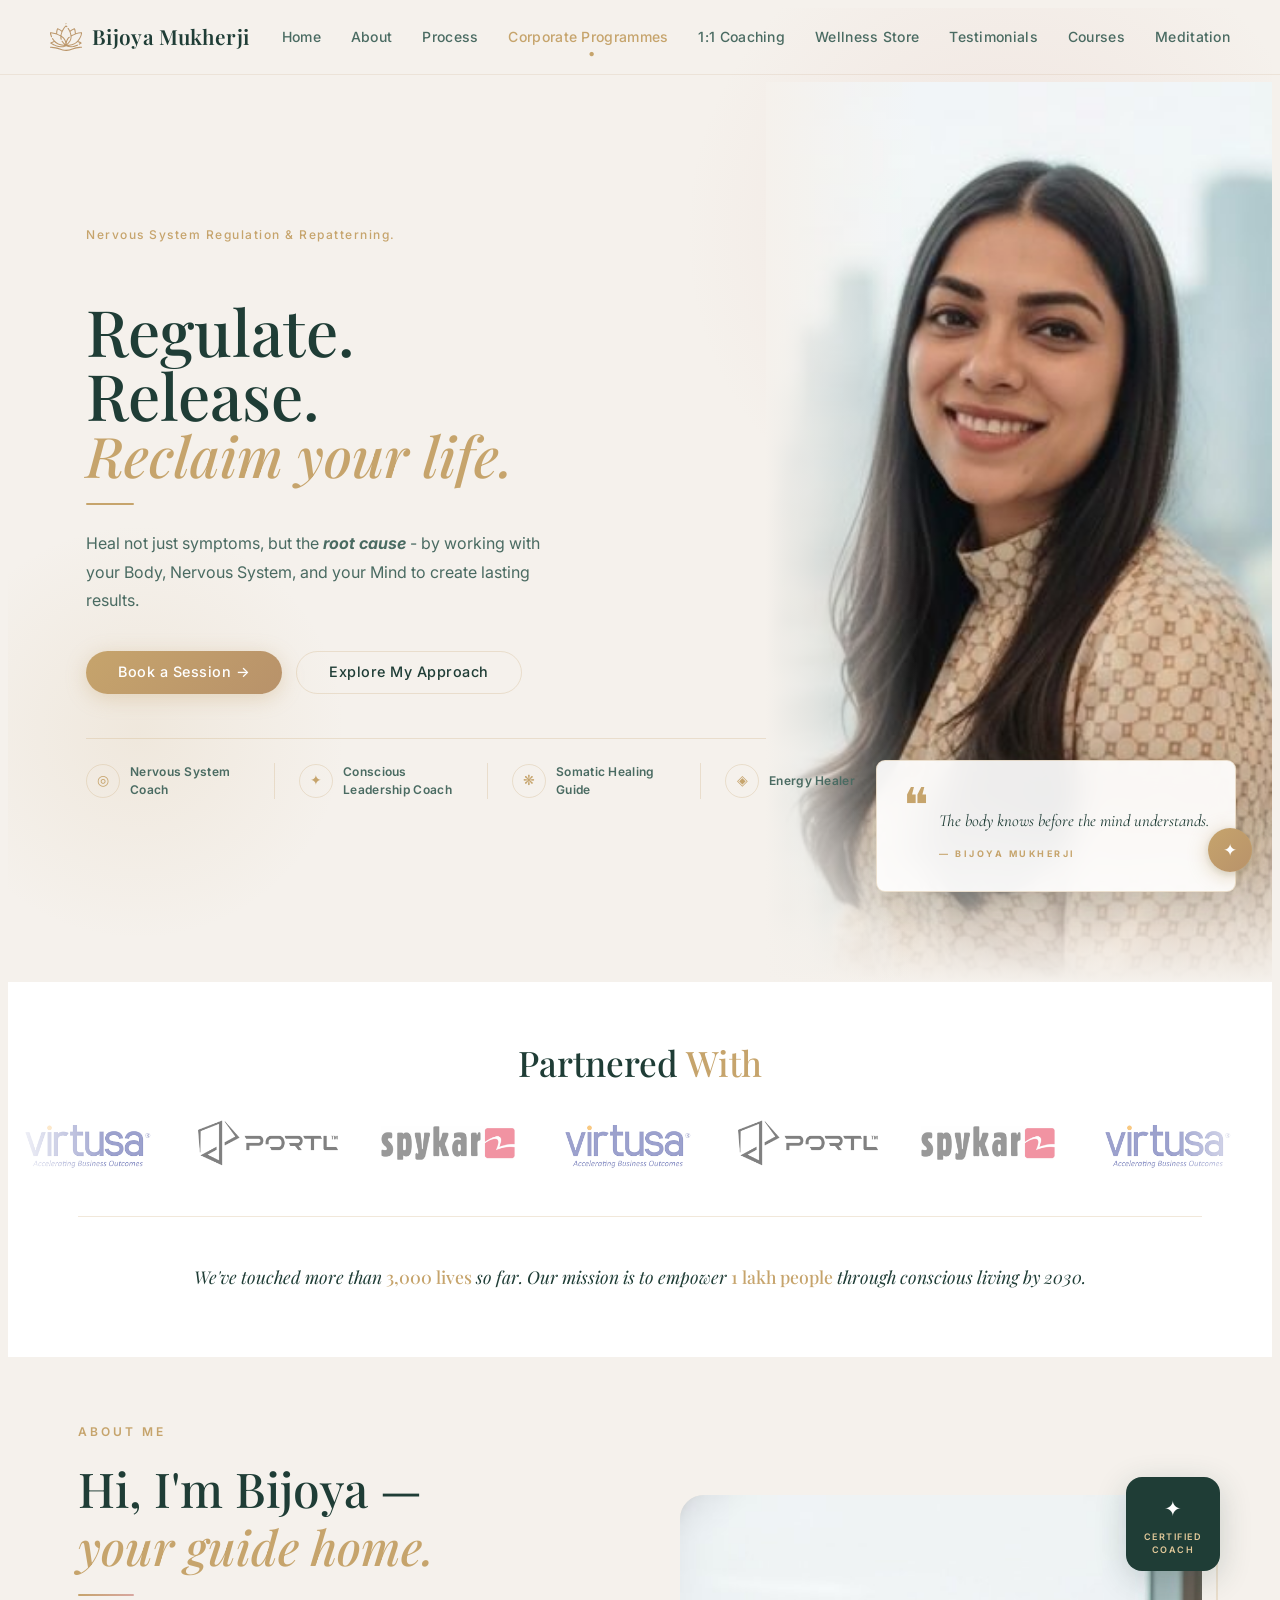
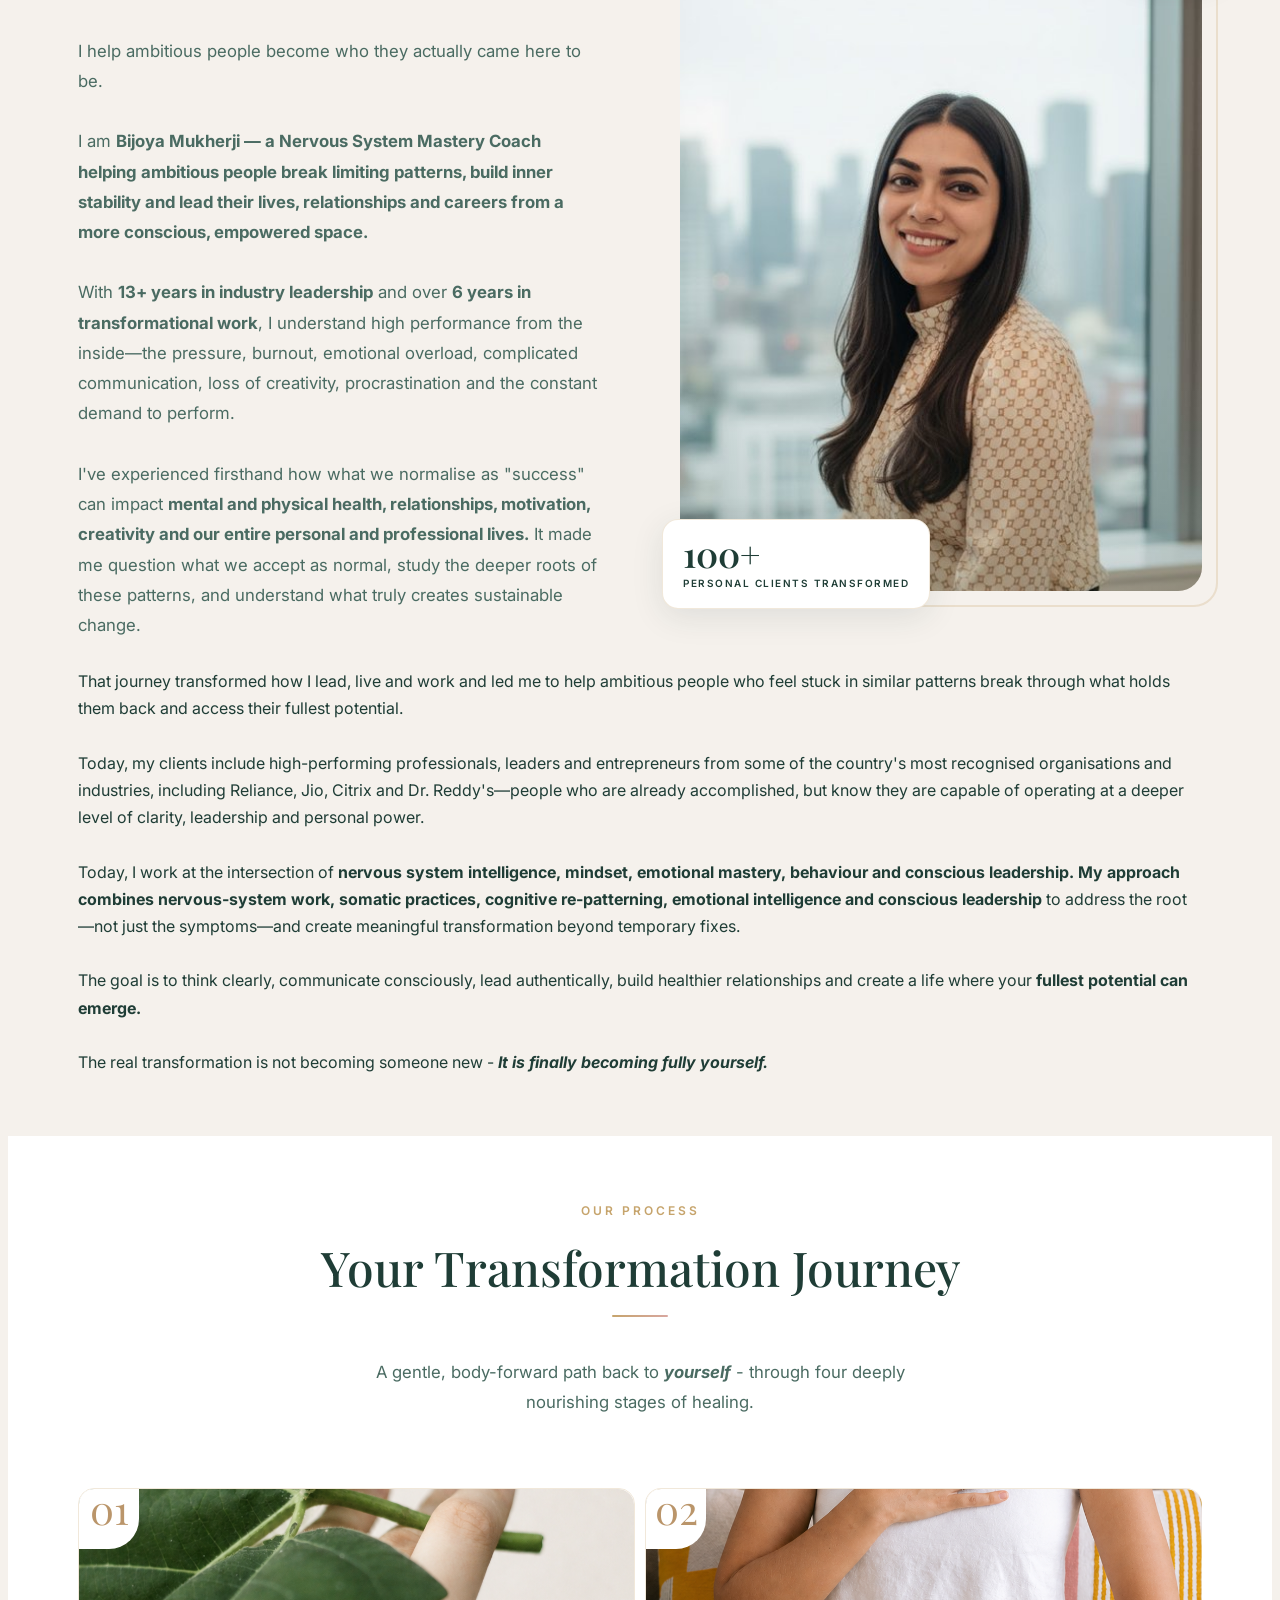
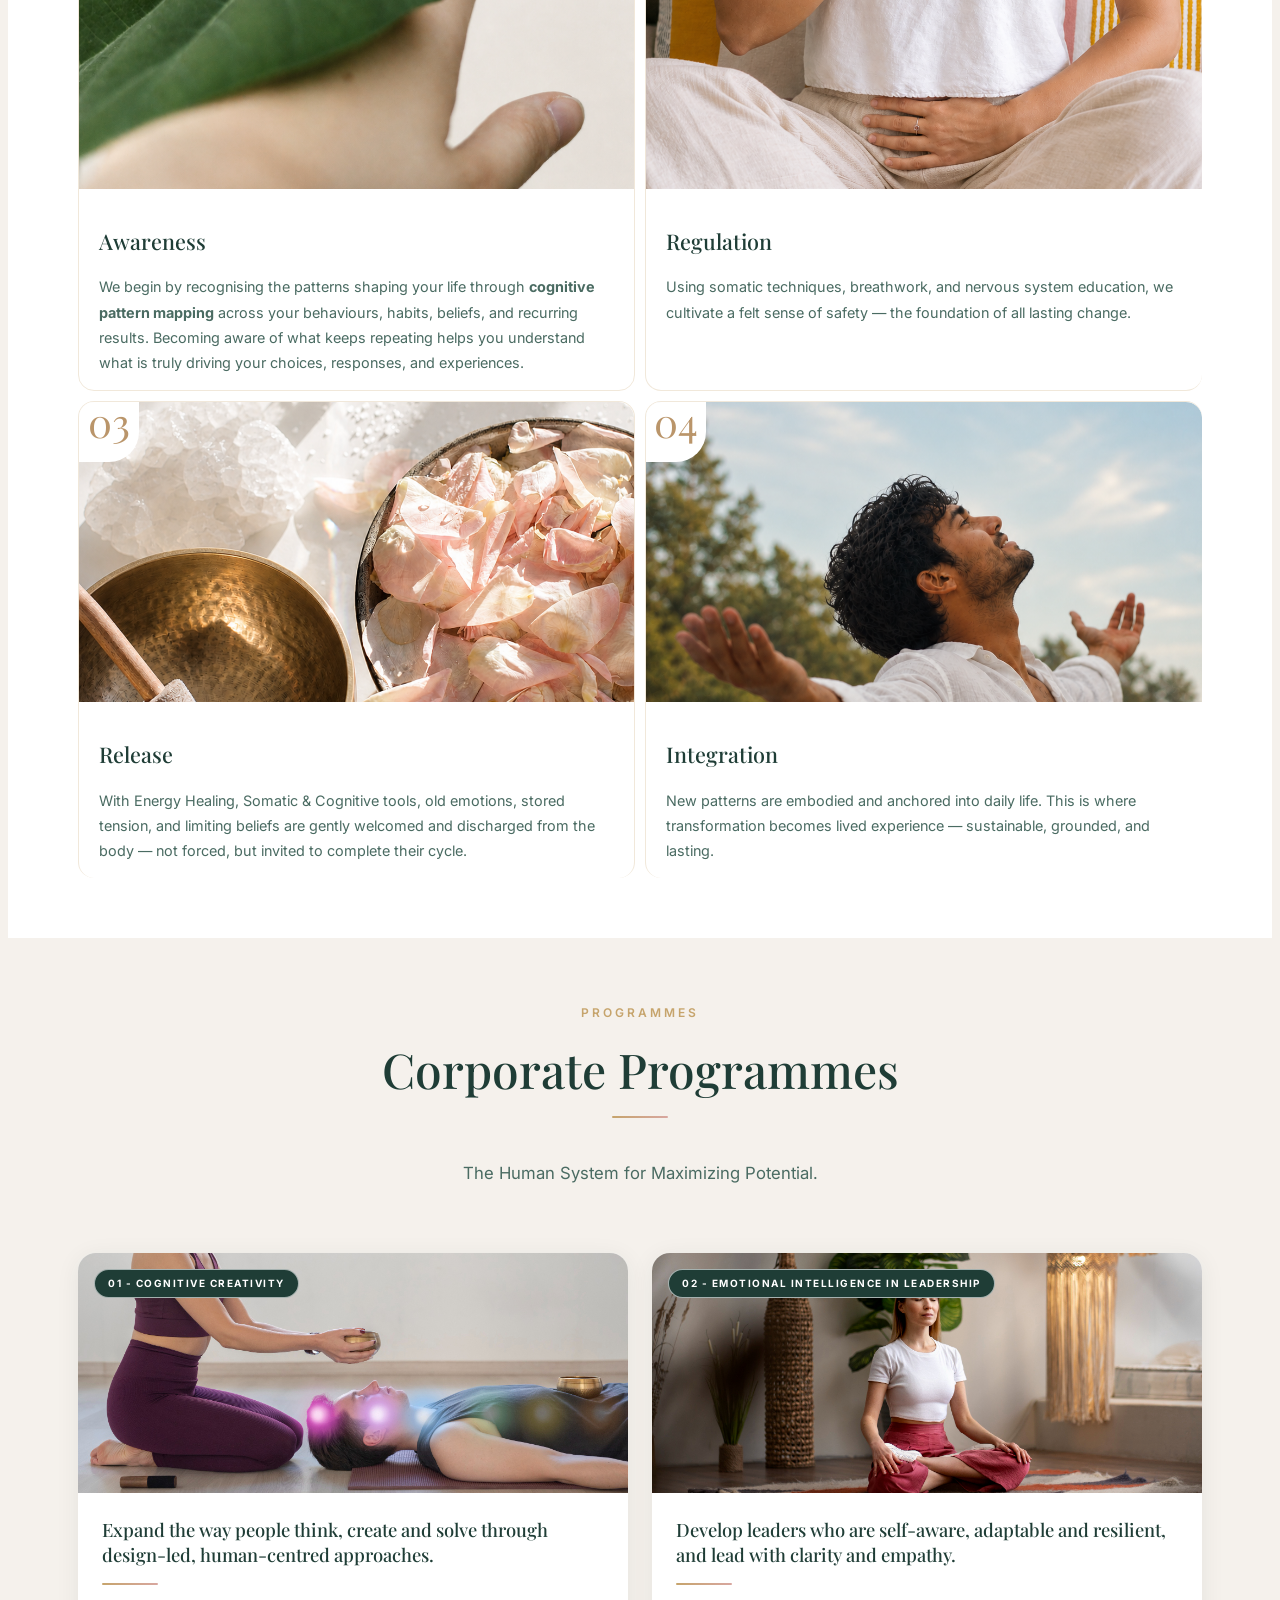
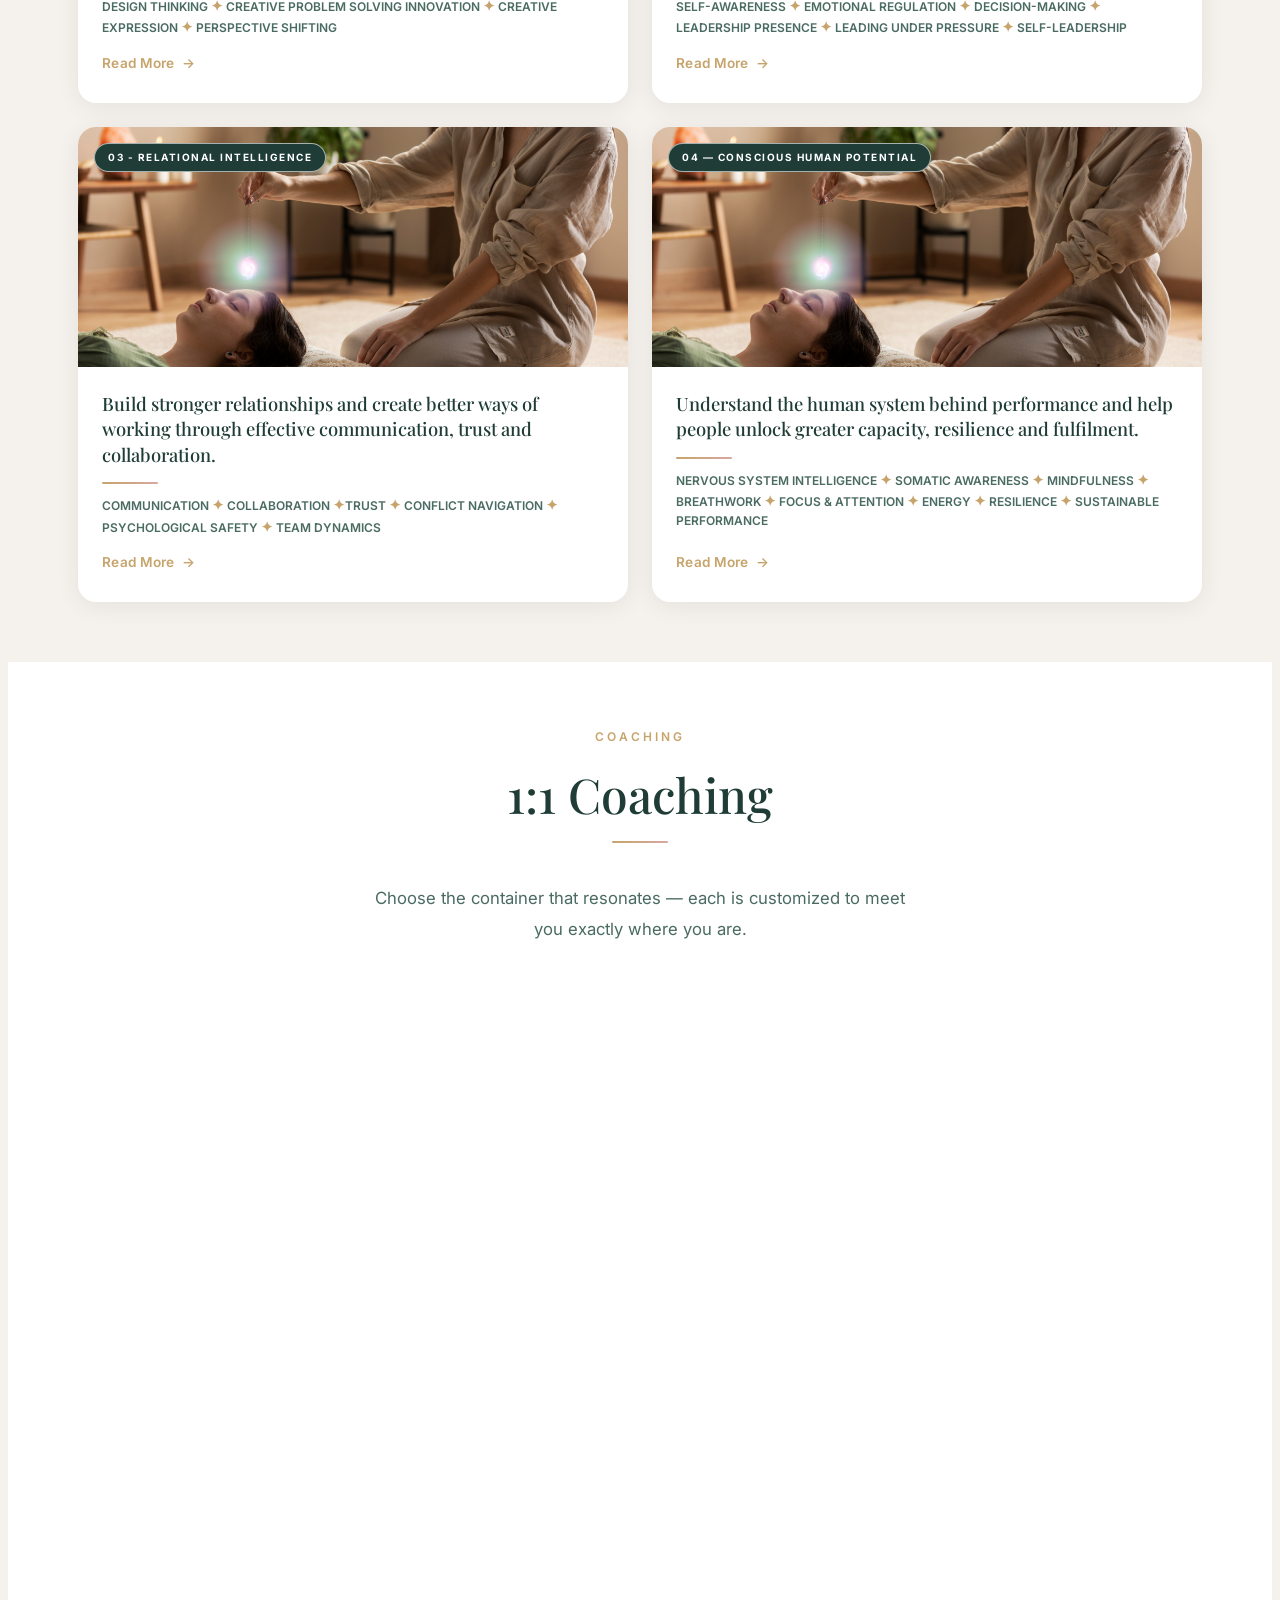
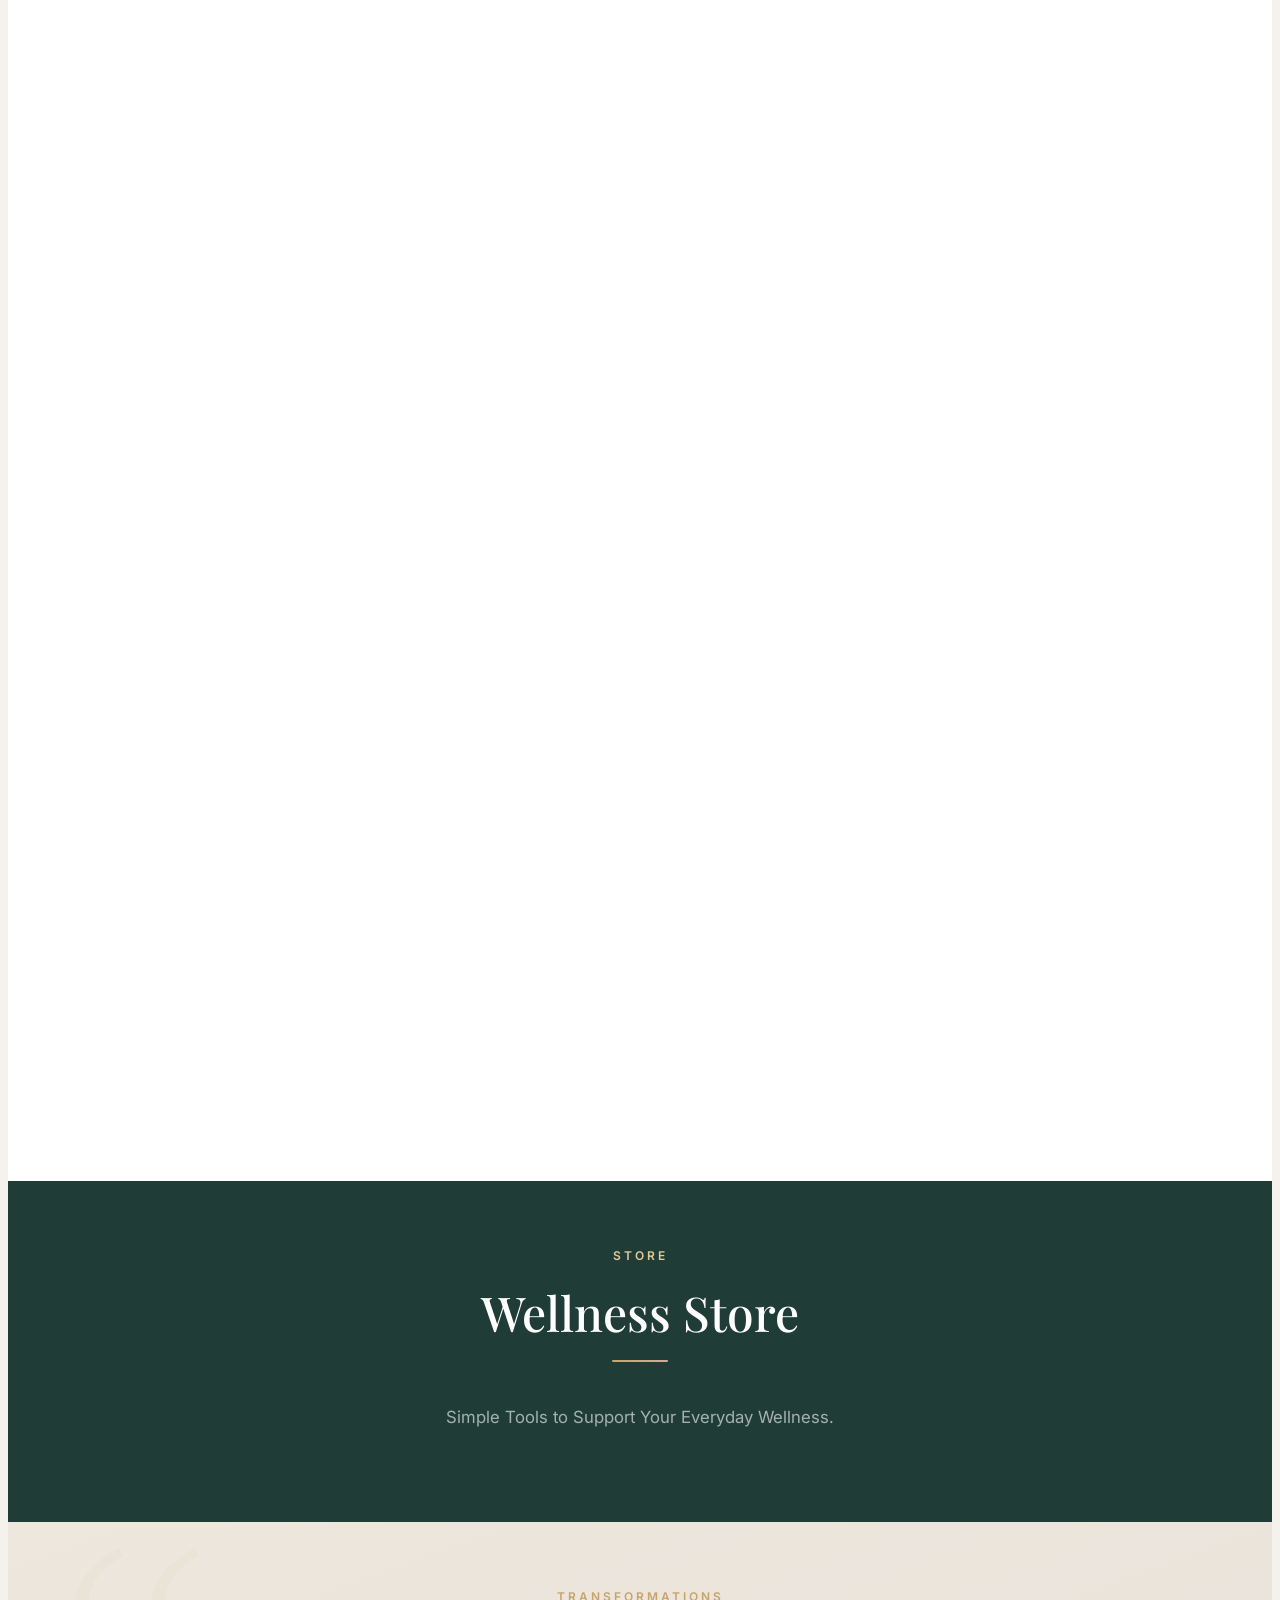
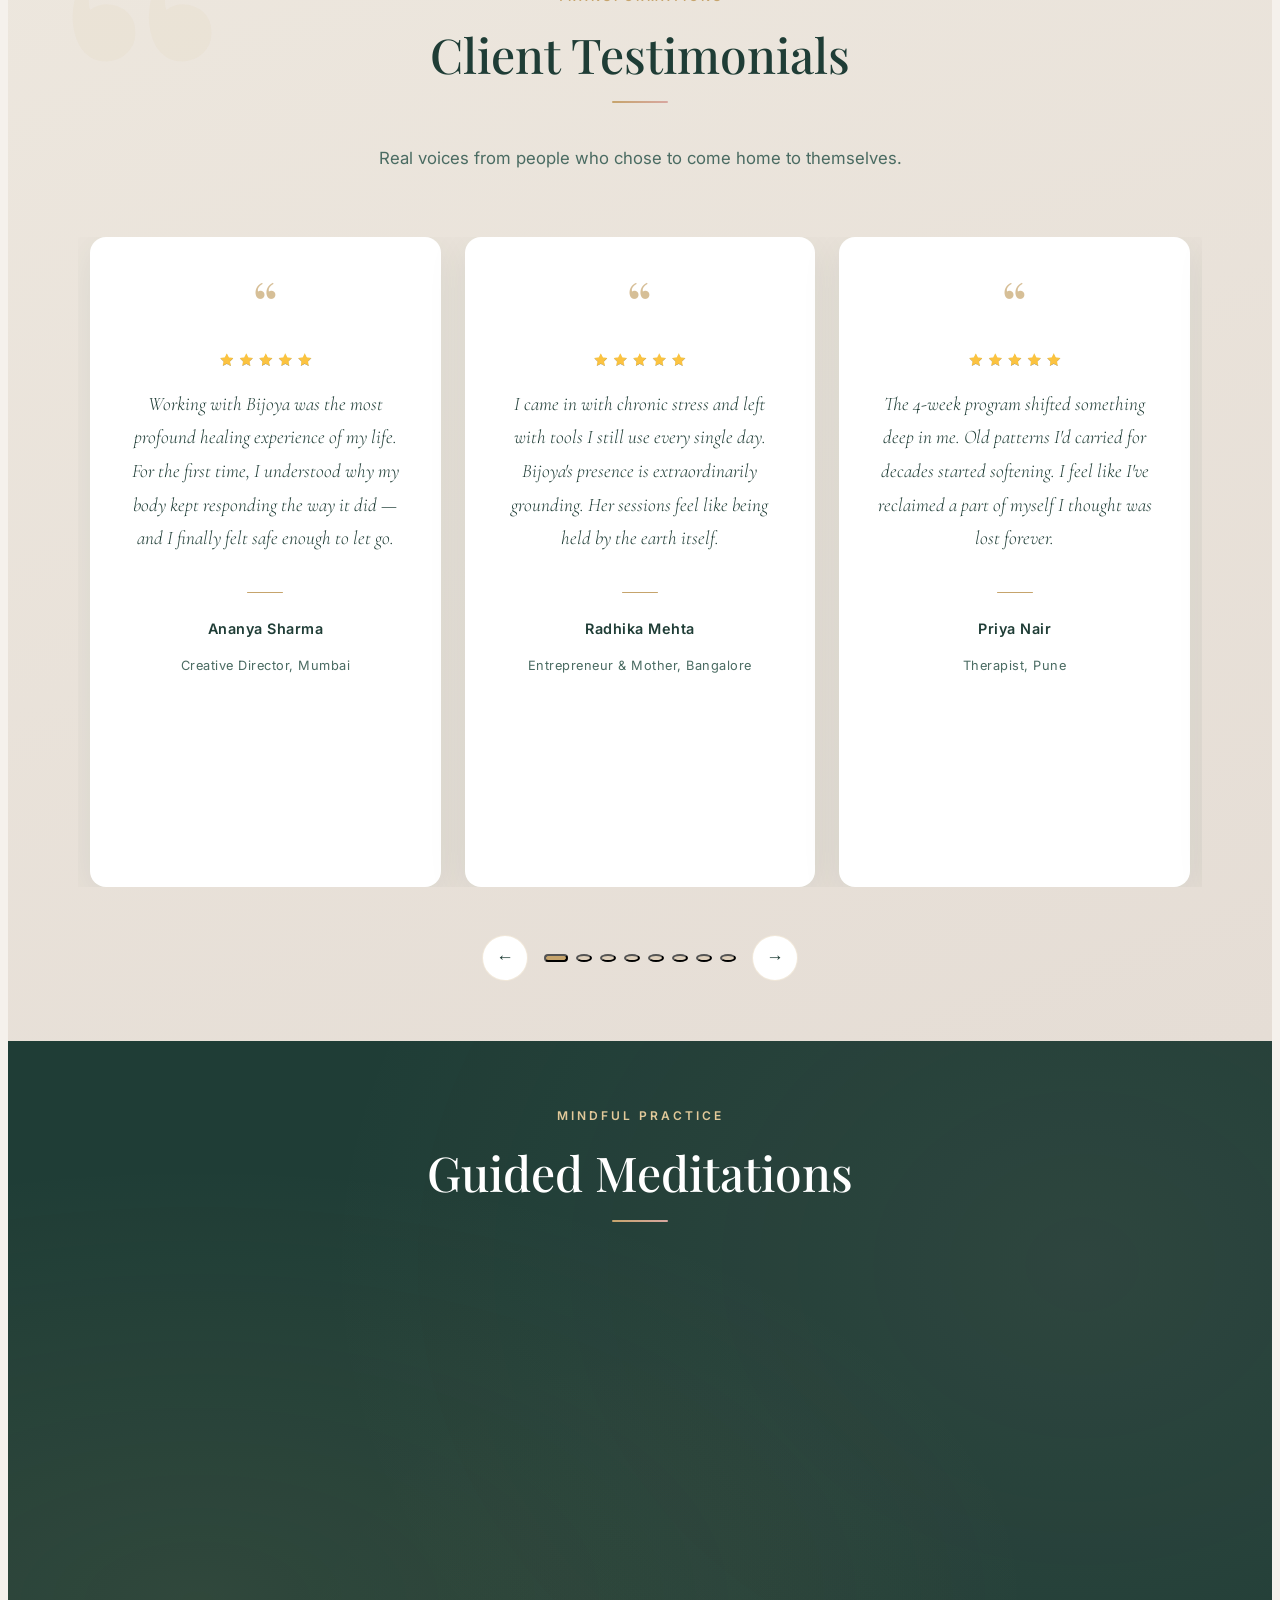
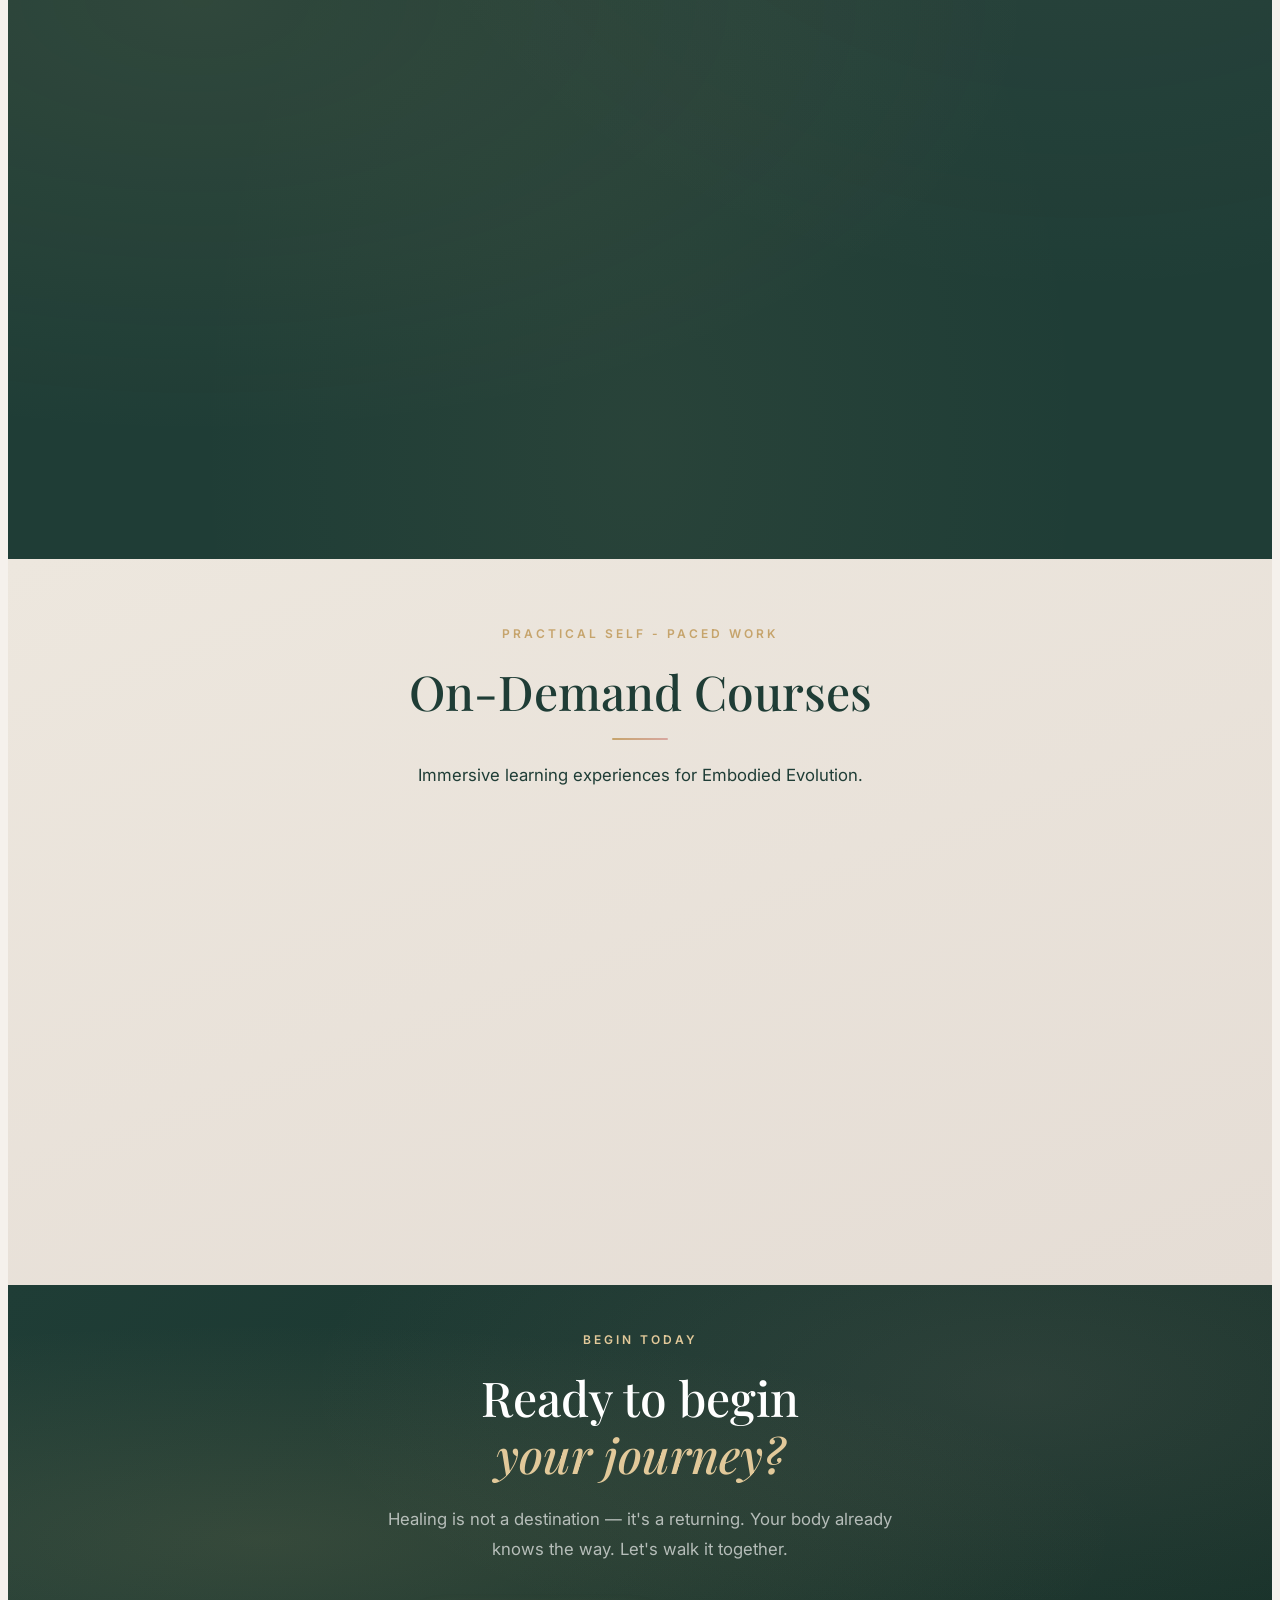
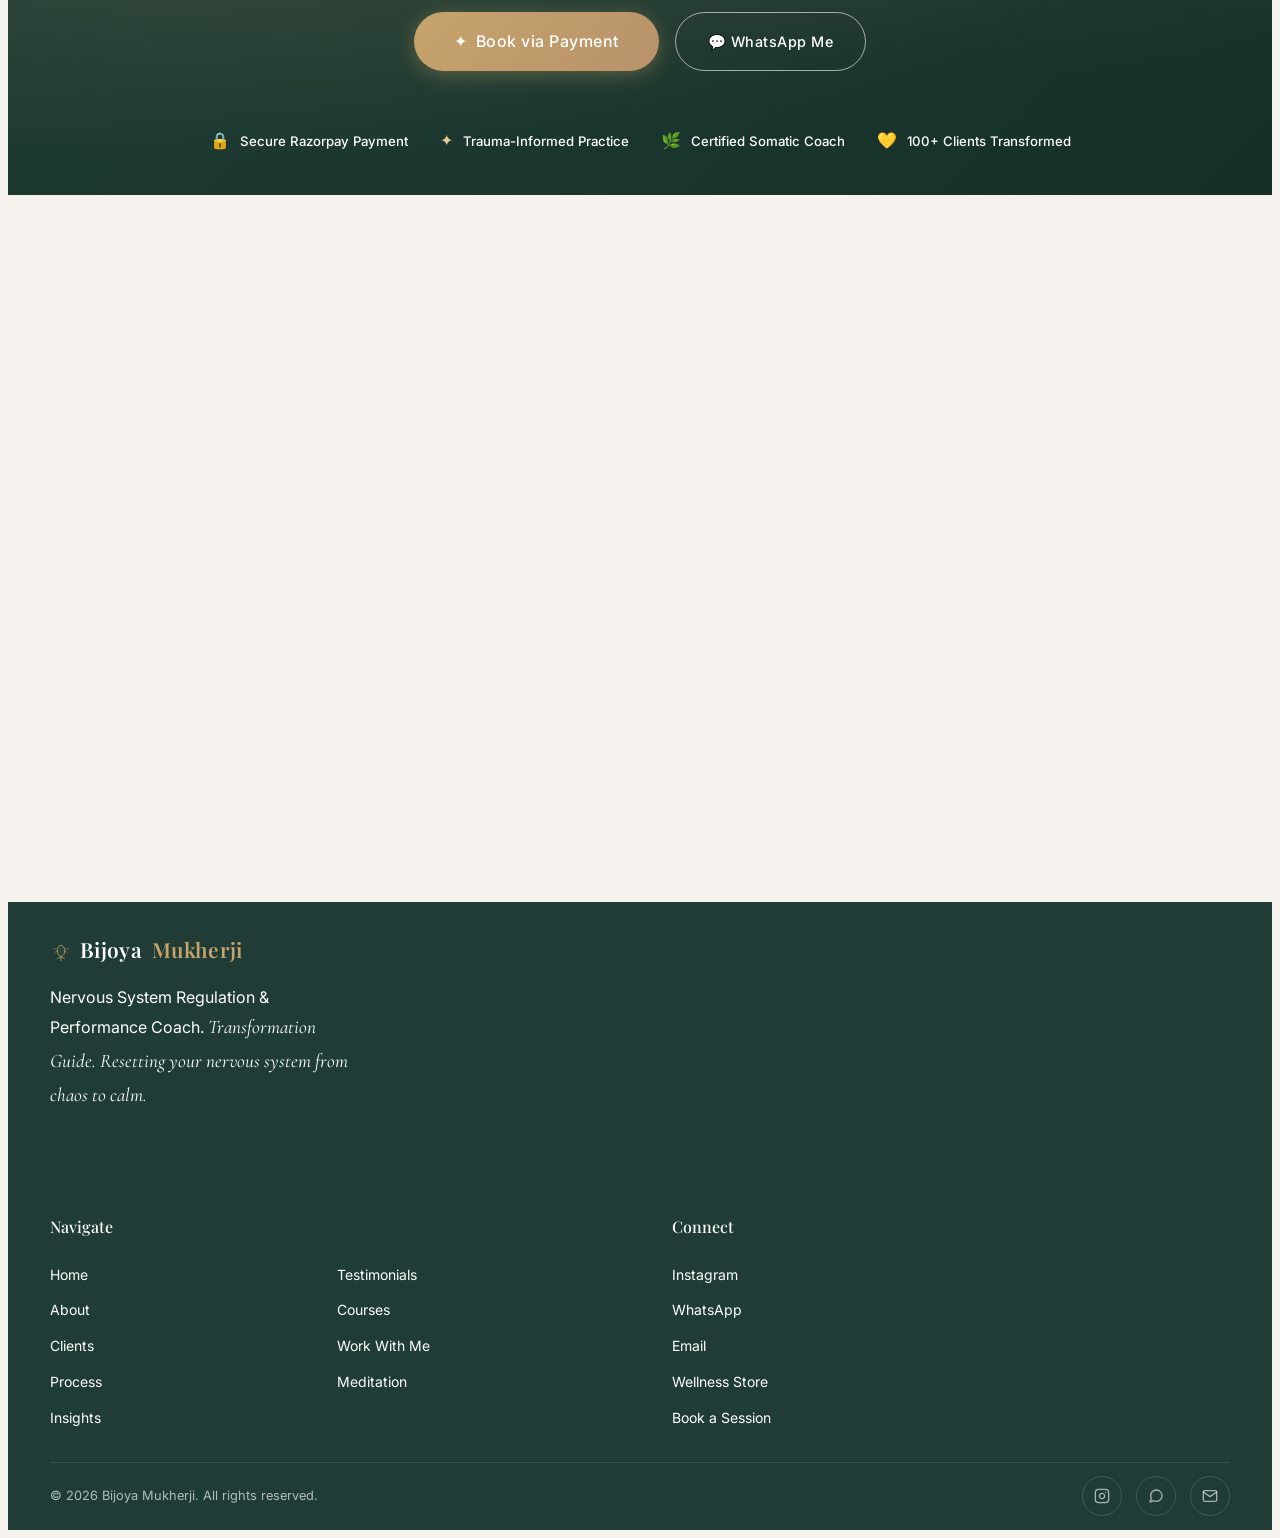
==== commit 4076337e: "Updated changes for new pages section" ====
--- a/index.html
+++ b/index.html
@@ -119,7 +119,7 @@
       <span class="featured-logo serif">Femina</span>
       <span class="featured-logo">Health &<br>Wellness</span>
       <span class="featured-logo serif" style="font-size:1.2rem;">yoga</span>
-      <span class="featured-logo">Soul&thinsp;|&thinsp;Sense</span>
+      <span class="featured-logo">Soul&thinsp;<span class="price-check">✦</span>&thinsp;Sense</span>
       <span class="featured-logo boxed" style="font-size:0.7rem;line-height:1.4;">The<br>Better India</span>
       <span class="featured-logo" style="font-weight:400;font-style:italic;font-size:0.9rem;">well curated</span>
     </div>
@@ -482,7 +482,7 @@
       <span class="section-label">Programmes</span>
       <h2 class="section-title">Corporate Programmes</h2>
       <div class="divider"></div>
-      <p class="section-sub">Building Healthier, Happier, More Resilient Teams.</p>
+      <p class="section-sub">The Human System for Maximizing Potential.</p>
     </div>
      <div class="insights-grid">
       <article class="insight-card fade-up" data-article="1">
@@ -491,12 +491,13 @@
           <div class="insight-img-art">
             <img src="images/coursesImg.png" alt="">
           </div>
-          <span class="insight-tag">Pattern Recognition</span>
+          <span class="insight-tag">01 - Cognitive Creativity</span>
         </div>
         <div class="insight-body">
           <p class="insight-meta">May 2025 · 5 min read</p>
-          <h3>Seeing what keeps repeating</h3>
-          <p class="text-pasoe">We all have patterns that quietly influence the way we think, feel, behave and make decisions. The way we respond when we feel criticised.</p>
+          <h3>Expand the way people think, create and solve through design-led, human-centred approaches.</h3>
+          <div class="divider"></div>
+          <p class="text-pasoe tag_text_wrap">DESIGN THINKING <span class="price-check">✦</span> CREATIVE PROBLEM SOLVING INNOVATION <span class="price-check">✦</span> CREATIVE EXPRESSION <span class="price-check">✦</span> PERSPECTIVE SHIFTING</p>
           <a href="#" class="read-more open-modal" data-article="1">Read More <span class="read-more-arrow">→</span></a>
         </div>
       </article>
@@ -507,12 +508,13 @@
           <div class="insight-img-art">
             <img src="images/coursesImg.png" alt="">
           </div>
-          <span class="insight-tag">Somatic Movement</span>
+          <span class="insight-tag">02 - Emotional Intelligence in Leadership</span>
         </div>
         <div class="insight-body">
           <p class="insight-meta">April 2025 · 7 min read</p>
-          <h3>Conscious homecoming to your body.</h3>
-         <p class="text-pasoe">We spend so much of our lives in our heads — thinking, planning, solving, anticipating, performing.</p>
+          <h3>Develop leaders who are self-aware, adaptable and resilient, and lead with clarity and empathy.</h3>
+          <div class="divider"></div>
+         <p class="text-pasoe tag_text_wrap">SELF-AWARENESS <span class="price-check">✦</span> EMOTIONAL REGULATION <span class="price-check">✦</span> DECISION-MAKING <span class="price-check">✦</span> LEADERSHIP PRESENCE <span class="price-check">✦</span> LEADING UNDER PRESSURE <span class="price-check">✦</span> SELF-LEADERSHIP</p>
           <a href="#" class="read-more open-modal" data-article="2">Read More <span class="read-more-arrow">→</span></a>
         </div>
       </article>
@@ -523,13 +525,30 @@
          <div class="insight-img-art">
             <img src="images/coursesImg.png" alt="">
           </div>
-          <span class="insight-tag">Creative Expression</span>
+          <span class="insight-tag">03 - Relational Intelligence</span>
         </div>
         <div class="insight-body">
           <p class="insight-meta">March 2025 · 6 min read</p>
-          <h3>Art & Expressive Practices</h3>
-          <p class="text-pasoe">We are often taught to explain what we feel. To name it, understand it, talk about it and make sense of it.</p>
+          <h3>Build stronger relationships and create better ways of working through effective communication, trust and collaboration.</h3>
+          <div class="divider"></div>
+          <p class="text-pasoe tag_text_wrap">COMMUNICATION <span class="price-check">✦</span> COLLABORATION <span class="price-check">✦</span>TRUST <span class="price-check">✦</span> CONFLICT NAVIGATION <span class="price-check">✦</span> PSYCHOLOGICAL SAFETY <span class="price-check">✦</span> TEAM DYNAMICS</p>
           <a href="#" class="read-more open-modal" data-article="3">Read More <span class="read-more-arrow">→</span></a>
+        </div>
+      </article>  
+      <article class="insight-card fade-up fade-up-delay-2" data-article="4">
+        <div class="insight-img insight-img-3">
+          <div class="insight-img-inner"></div>
+         <div class="insight-img-art">
+            <img src="images/coursesImg.png" alt="">
+          </div>
+          <span class="insight-tag">04 — Conscious Human Potential</span>
+        </div>
+        <div class="insight-body">
+          <p class="insight-meta">March 2025 · 6 min read</p>
+          <h3>Understand the human system behind performance and help people unlock greater capacity, resilience and fulfilment.</h3>
+          <div class="divider"></div>
+          <p class="text-pasoe tag_text_wrap">NERVOUS SYSTEM INTELLIGENCE <span class="price-check">✦</span> SOMATIC AWARENESS <span class="price-check">✦</span> MINDFULNESS <span class="price-check">✦</span> BREATHWORK <span class="price-check">✦</span> FOCUS & ATTENTION <span class="price-check">✦</span> ENERGY <span class="price-check">✦</span> RESILIENCE <span class="price-check">✦</span> SUSTAINABLE PERFORMANCE</p>
+          <a href="#" class="read-more open-modal" data-article="4">Read More <span class="read-more-arrow">→</span></a>
         </div>
       </article>     
     </div>
@@ -543,9 +562,89 @@
       <span class="section-label">Coaching</span>
       <h2 class="section-title">1:1 Coaching</h2>
       <div class="divider"></div>
-      <p class="section-sub">Personalised Guidance for Your Wellbeing Journey.</p>
-    </div>
-
+      <p class="section-sub">Choose the container that resonates — each is customized to meet you exactly where you are.</p>
+    </div>
+     <div class="pricing-grid">
+
+      <div class="price-card fade-up">
+        <p class="price-label">Single Session</p>
+        <h3>1:1 Online Clarity Session</h3>
+        <p>A fully personalised 60-minute session to address what's most alive for you — regulation, release, or clarity.</p>
+        <div class="price-amount"><sup>₹</sup>3,999</div>
+        <p class="price-period">per session · 60 minutes</p>
+        <div class="price-divider"></div>
+        <ul class="price-features">
+          <li class="price-feature"><span class="price-check">✦</span> A space to be fully heard, seen & understood.</li>
+          <li class="price-feature"><span class="price-check">✦</span> Root-cause assessment of your patterns & challenges.</li>
+          <li class="price-feature"><span class="price-check">✦</span> Nervous System assessment.</li>
+          <li class="price-feature"><span class="price-check">✦</span> Somatic grounding & meditation.</li>
+          <li class="price-feature"><span class="price-check">✦</span> Releasing limiting beliefs.</li>
+          <li class="price-feature"><span class="price-check">✦</span> Clarity on your next steps & way forward.</li>
+        </ul>
+        <a href="https://rzp.io/l/placeholder" target="_blank" class="btn btn-secondary">Book Now</a>
+      </div>
+
+      <div class="price-card featured fade-up fade-up-delay-1">
+        <span class="popular-badge">Most Popular</span>
+        <p class="price-label">Somatic Yoga</p>
+        <h3>6 - Week Reset & Realign Programme</h3>
+        <p>A transformative 12-hour container for meaningful, lasting change — with energy healing, somatic tools, and structured integration.</p>
+        <div class="price-amount"><sup>₹</sup>48,000</div>
+        <p class="price-period">6 weeks · 12 hrs of sessions</p>
+        <div class="price-divider"></div>
+        <ul class="price-features">
+          <li class="price-feature"><span class="price-check">✦</span> 12 hrs of 1:1 sessions</li>
+          <li class="price-feature"><span class="price-check">✦</span> Energy Healing Sessions</li>
+          <li class="price-feature"><span class="price-check">✦</span> Nervous system mapping</li>
+           <li class="price-feature"><span class="price-check">✦</span> Yoga Breathwork & Meditation</li>          
+          <li class="price-feature"><span class="price-check">✦</span> WhatsApp check-ins</li>
+          <li class="price-feature"><span class="price-check">✦</span> Resource Book</li>          
+         <li class="price-feature"><span class="price-check">✦</span> Integration workbook</li>
+        </ul>
+        <a href="https://rzp.io/l/placeholder" target="_blank" class="btn btn-primary">Book Now</a>
+      </div>
+
+      <div class="price-card fade-up fade-up-delay-2">
+        <p class="price-label">Complete Journey</p>
+        <h3>Deep Transformation</h3>
+        <p>The most comprehensive offering — 3 months, 21 hours of healing. For those ready to transform at the deepest level.</p>
+        <p><strong>Rise & Elevate</strong> - Level 2 <br> Shift patterns & build capacity. <br>
+        <br><strong>Own your Power. </strong> - Level 3<br> Embody change & expand possibilities.<br>
+        <br><strong>Leadership Mastery. </strong> - Level 4<br> Master yourself & lead consciously. Create boldly.
+      </p>
+        <div class="price-amount" style="font-size:1.6rem; letter-spacing:-0.5px;">Connect to Discuss</div>
+        <p class="price-period">21 hours of focused 1:1 transformation.</p>
+        <div class="price-divider"></div>
+        <ul class="price-features">
+          <li class="price-feature"><span class="price-check">✦</span> 21 hrs of 1:1 Goal oriented sessions.</li>
+          <li class="price-feature"><span class="price-check">✦</span> Deep Cognitive Techniques for Repatterning.</li>
+          <li class="price-feature"><span class="price-check">✦</span> Somatic Yoga, Breathwork, Mindset Meditations. </li>
+          <li class="price-feature"><span class="price-check">✦</span> Energy Healing Plan.</li>
+          <li class="price-feature"><span class="price-check">✦</span> Priority WhatsApp Support.</li>
+          <li class="price-feature"><span class="price-check">✦</span> Lifetime Resource book access.</li>
+        </ul>
+        <a href="https://wa.me/91XXXXXXXXXX" target="_blank" class="btn btn-secondary">WhatsApp Me</a>
+      </div>
+
+      <div class="price-card fade-up fade-up-delay-3" style="border-color: rgba(216,167,160,0.5); background: linear-gradient(160deg, #FDFAF6, #F8F3EC);">
+        <p class="price-label" style="color: var(--rose);">In-Person Session</p>
+        <h3>Aura Cleansing Pranic Healing</h3>
+        <p>A powerful in-person energy healing session to scan, clear, and rebalance your aura and chakra system.</p>
+        <div class="price-amount"><sup>₹</sup>6,000</div>
+        <p class="price-period">90 minutes per session. In - person. </p>
+        <div class="price-divider"></div>
+        <ul class="price-features">
+          <li class="price-feature"><span class="price-check" style="color:var(--rose);">✦</span> Personalised pranic healing sessions.</li>
+          <li class="price-feature"><span class="price-check" style="color:var(--rose);">✦</span> Deep energy scanning (chakras & aura).</li>
+          <li class="price-feature"><span class="price-check" style="color:var(--rose);">✦</span> Clearing energetic blockages & residue.</li>
+          <li class="price-feature"><span class="price-check" style="color:var(--rose);">✦</span> Energising & protecting your energy field.</li>
+          <li class="price-feature"><span class="price-check" style="color:var(--rose);">✦</span> Chakra Grounding Meditation.</li>
+          <li class="price-feature"><span class="price-check" style="color:var(--rose);">✦</span> Deep emotional healing & inner stability.</li>
+        </ul>
+        <a href="https://wa.me/91XXXXXXXXXX" target="_blank" class="btn btn-secondary">Book In-Person</a>
+      </div>
+
+    </div>
 
   </div>
 </section>
--- a/css/index.css
+++ b/css/index.css
@@ -882,7 +882,7 @@
     }
     .insights-grid {
       display: grid;
-      grid-template-columns: repeat(3, 1fr);
+      grid-template-columns: repeat(2, 1fr);
       gap: 24px;
     }
     .insight-card {
@@ -923,13 +923,24 @@
         background-size: cover;
         background-position: center;
     }
+    .insight-body .divider {
+        margin-bottom: 5px;
+        margin-top: 5px;
+    }
+    .text-pasoe.tag_text_wrap{
+     text-transform: capitalize;
+      font-size: 12px;
+      font-weight: 600;
+    }
     .insight-img-art { display: none; }
     .insight-tag {
       position: absolute; top: 16px; left: 16px;
       font-size: 10px; font-weight: 700; letter-spacing: 1.5px;
       text-transform: uppercase;
-      background: rgba(245,241,236,0.92);
-      color: var(--text-soft);
+      /* background: rgba(245,241,236,0.92);
+      color: var(--text-soft); */
+      background: rgb(31 61 54);
+      color: #ffffff;
       padding: 5px 13px; border-radius: 20px;
       backdrop-filter: blur(6px);
       border: 1px solid rgba(255,255,255,0.6);
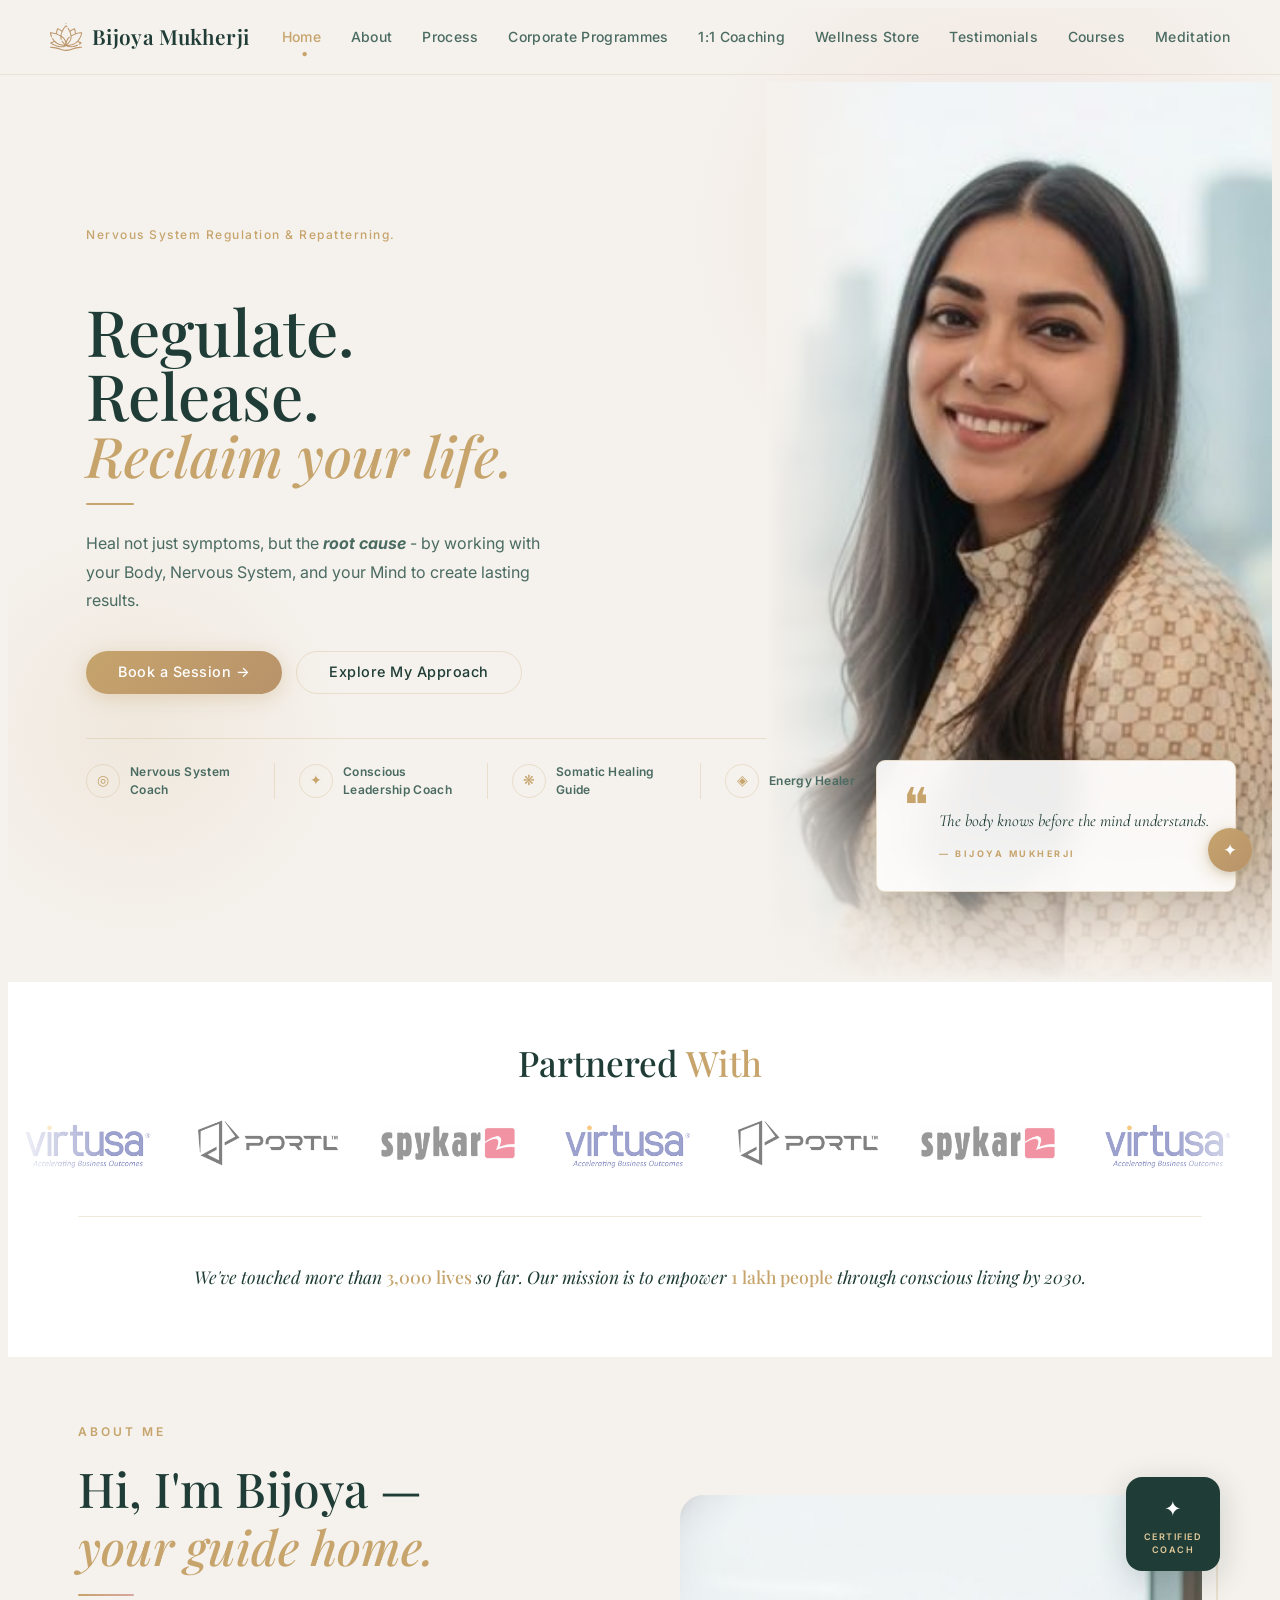
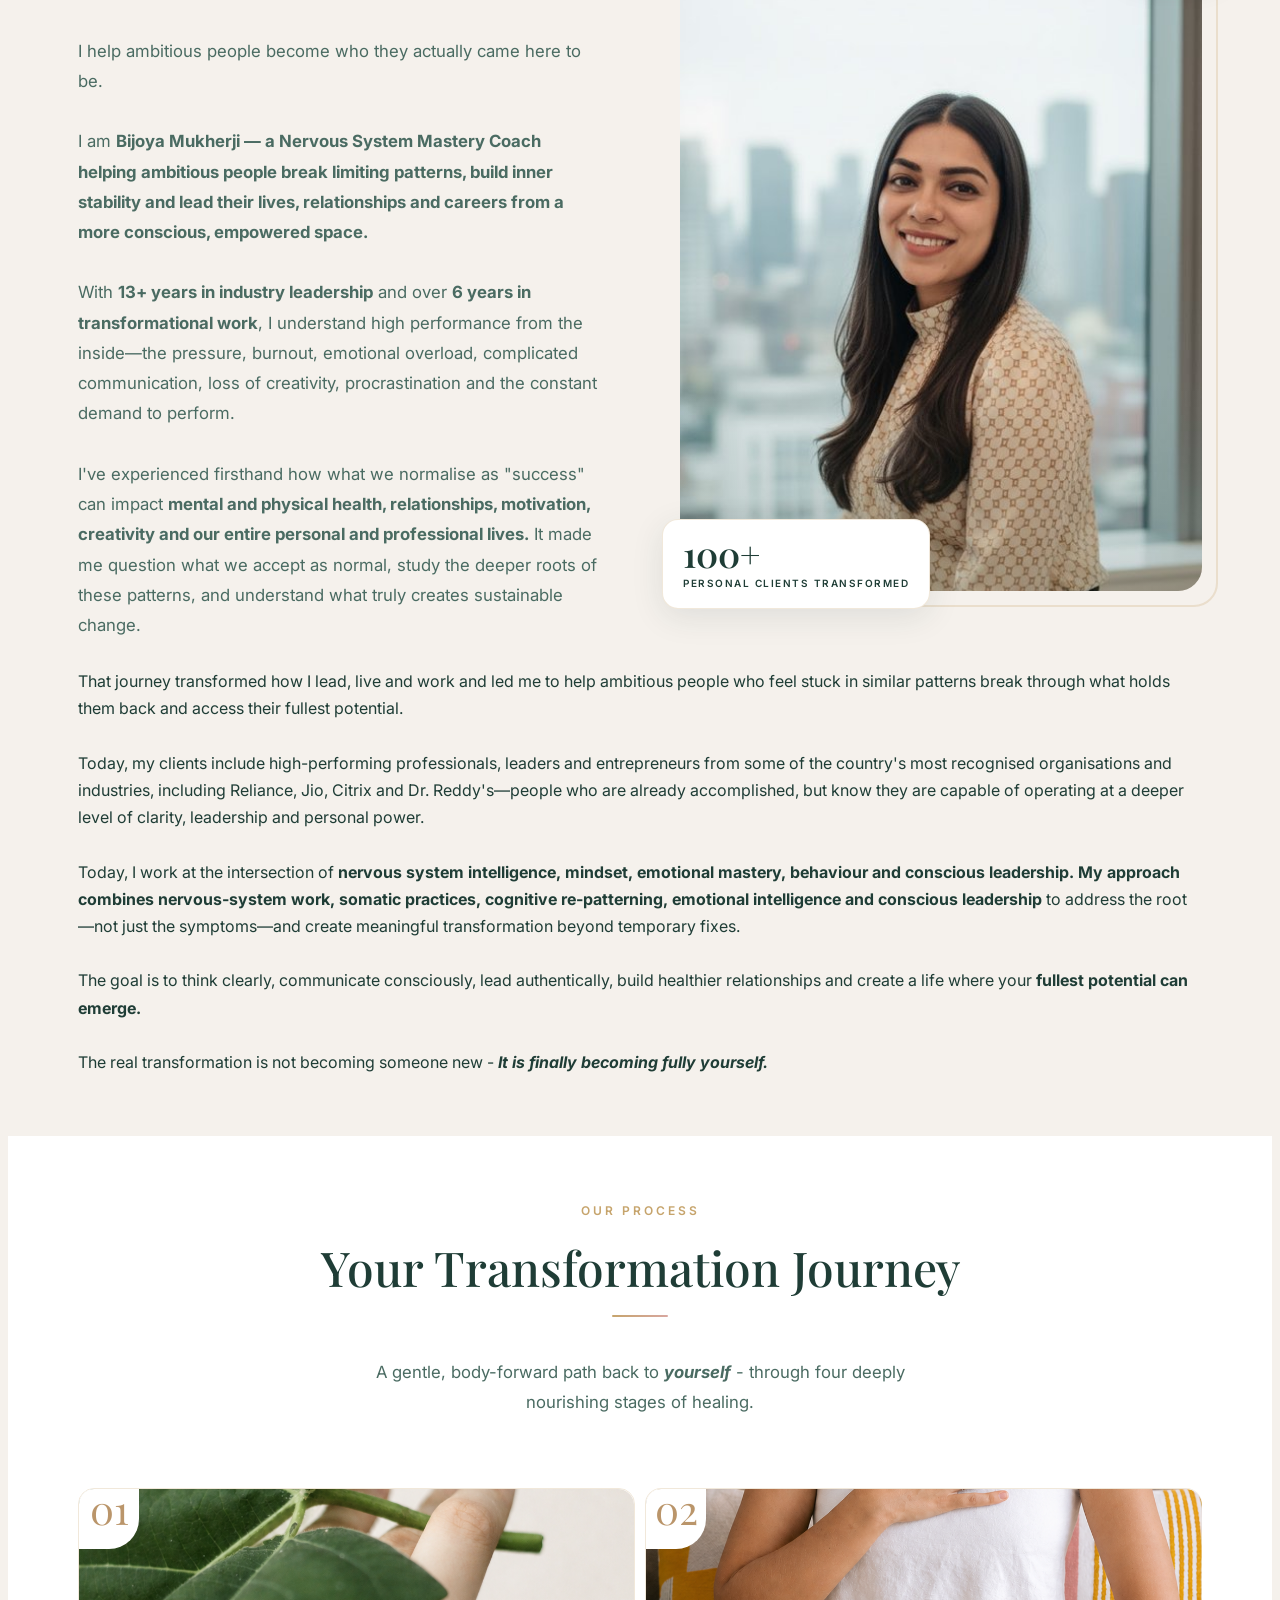
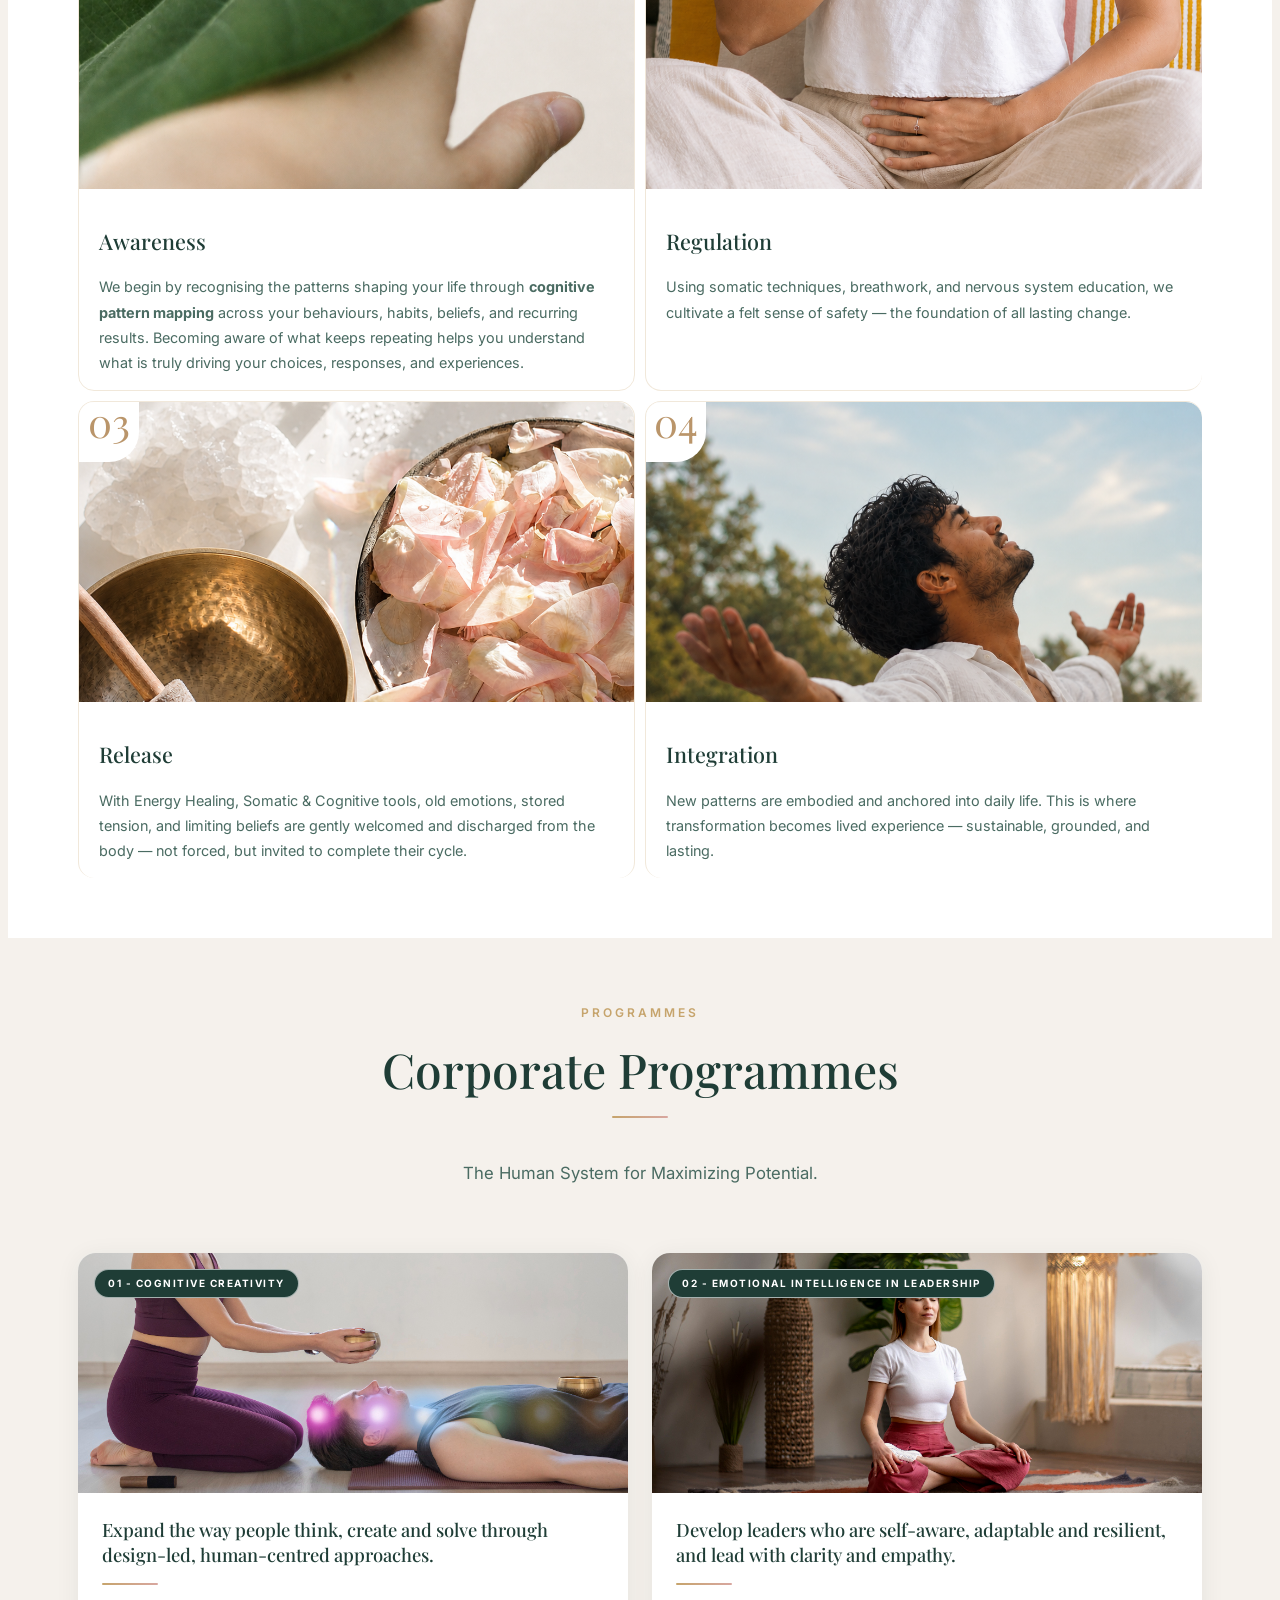
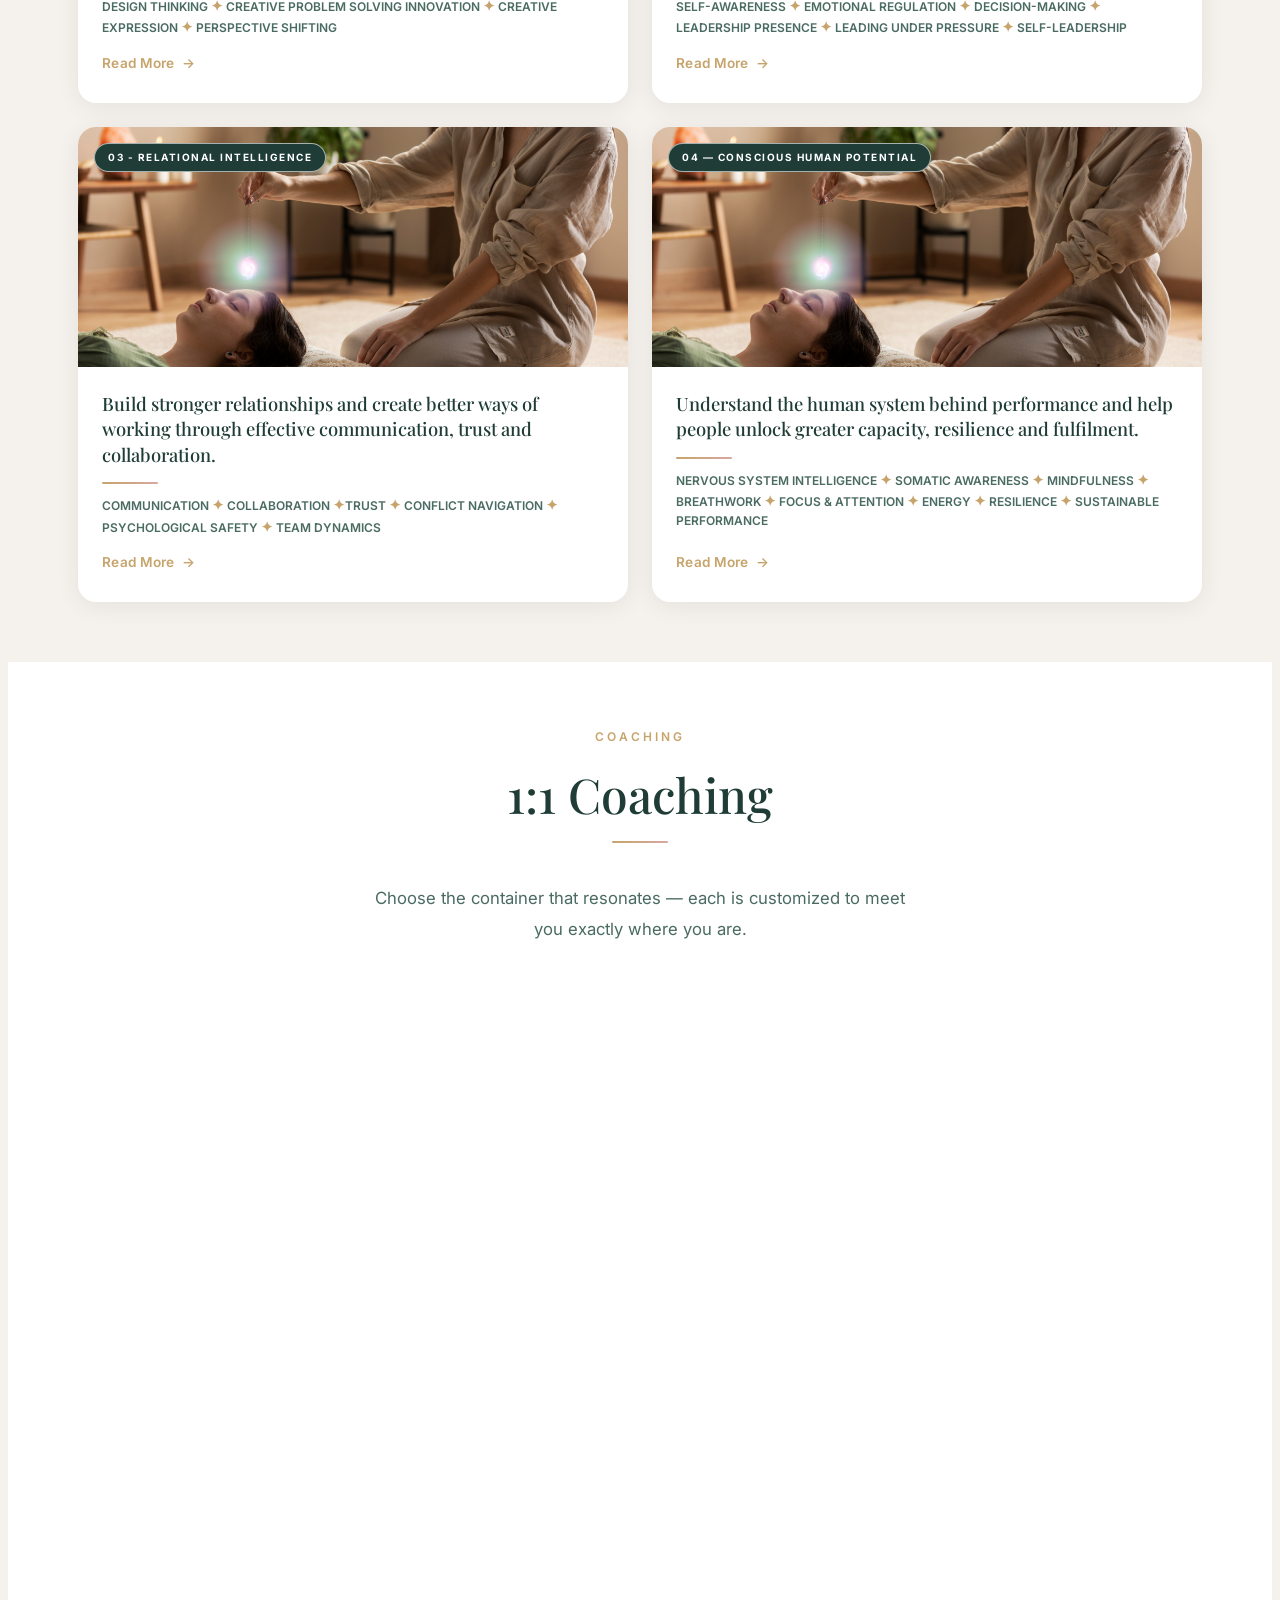
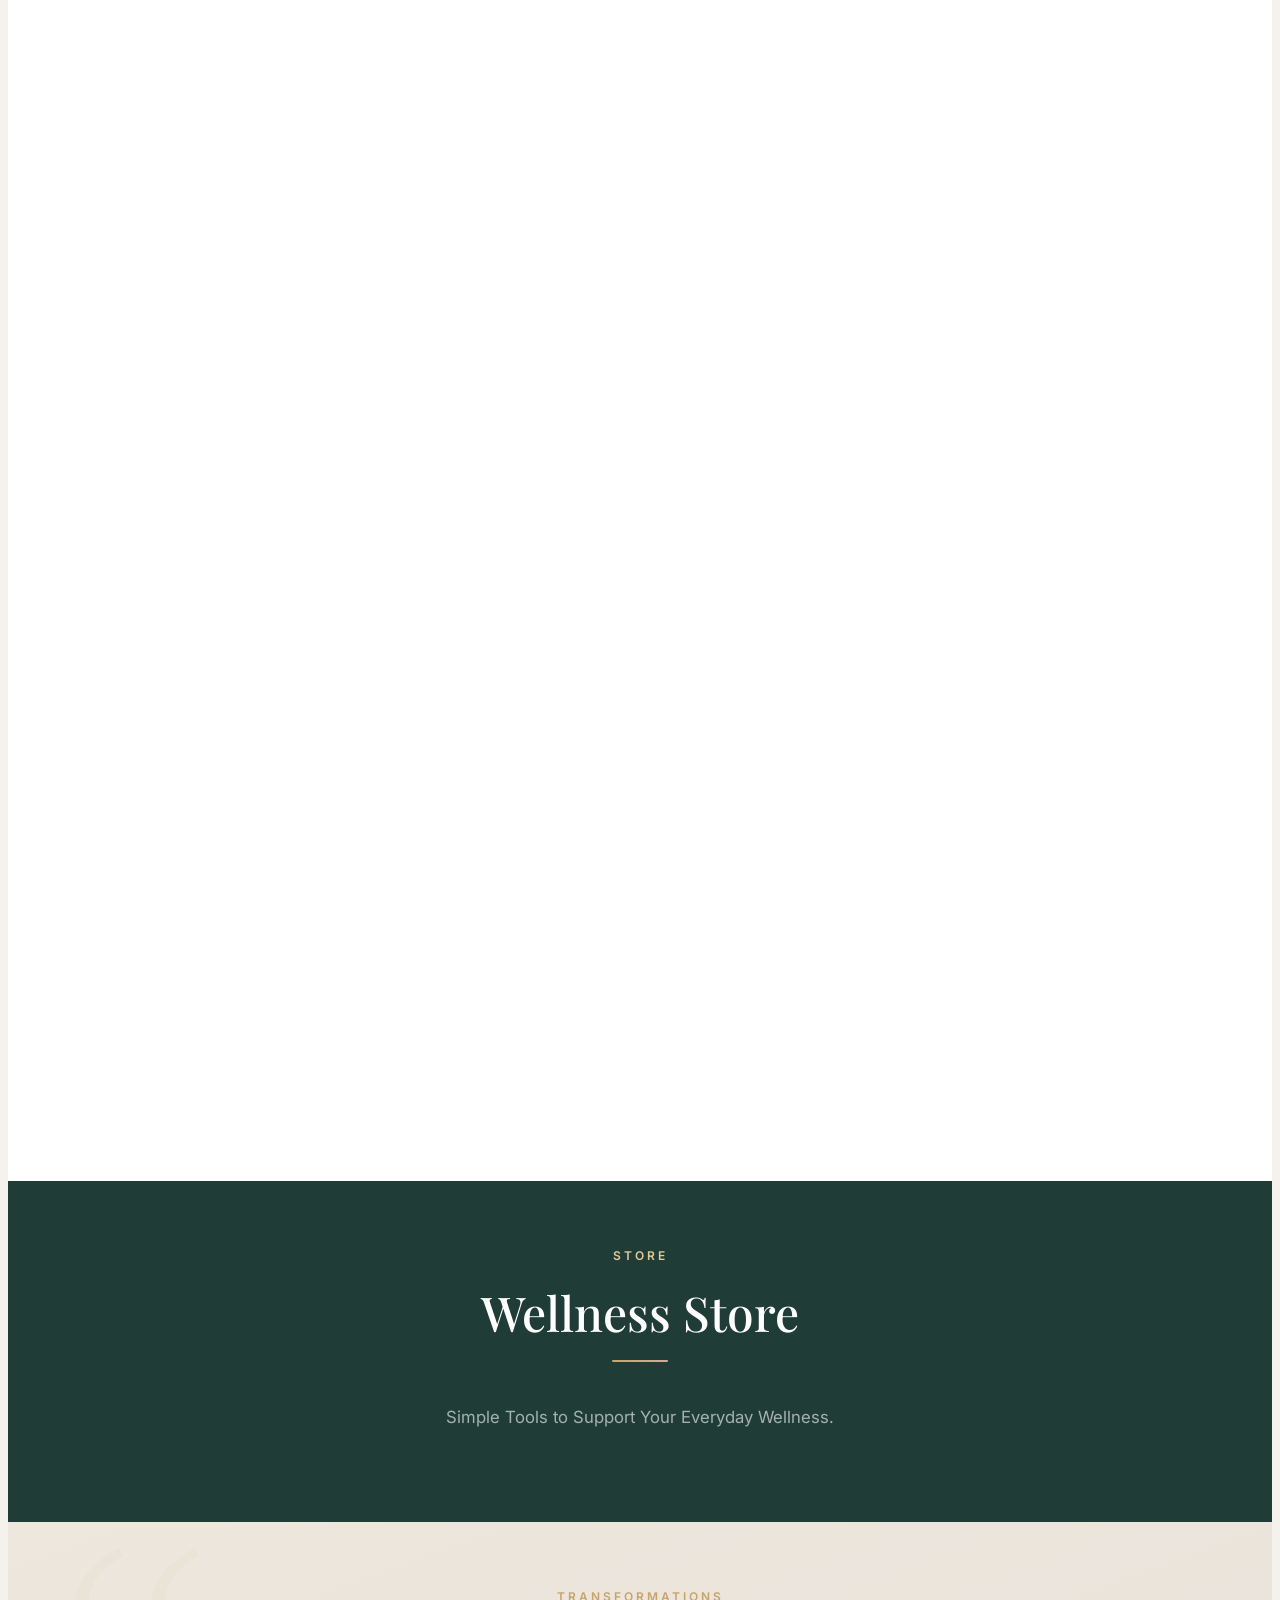
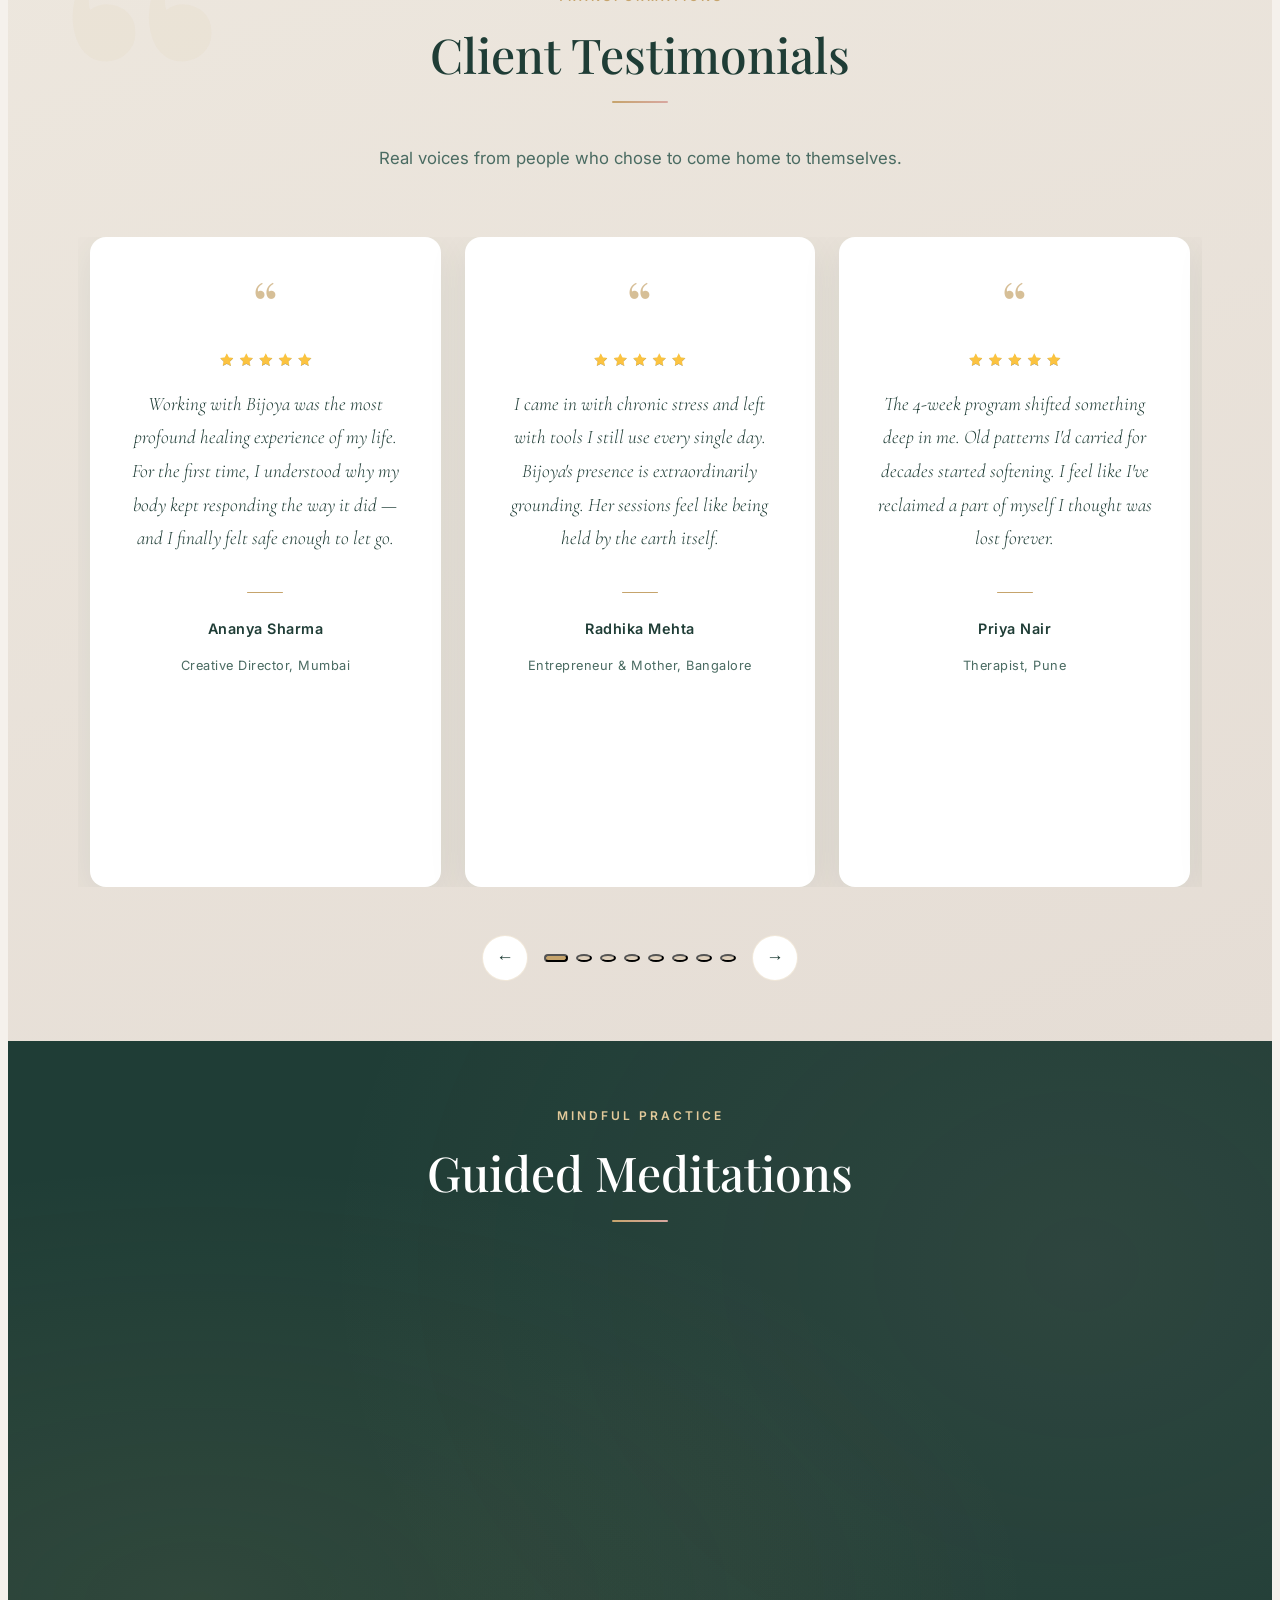
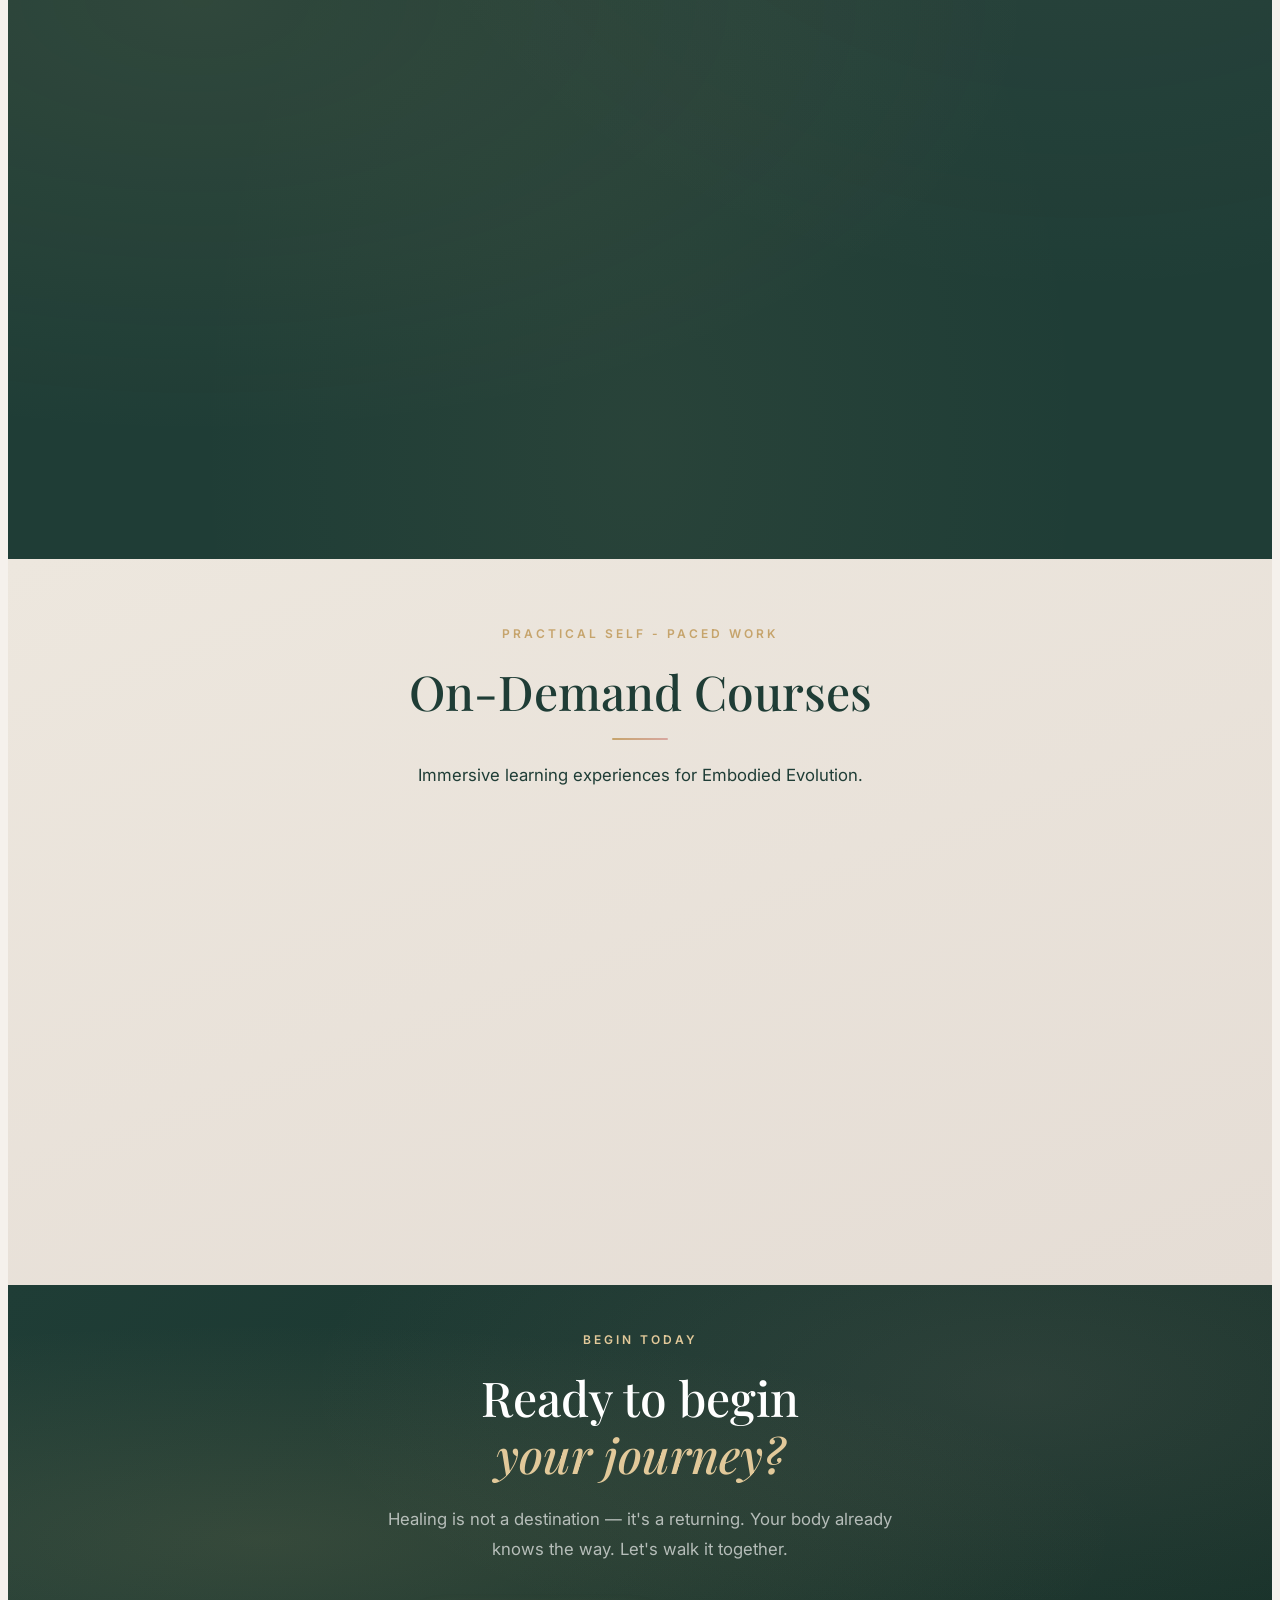
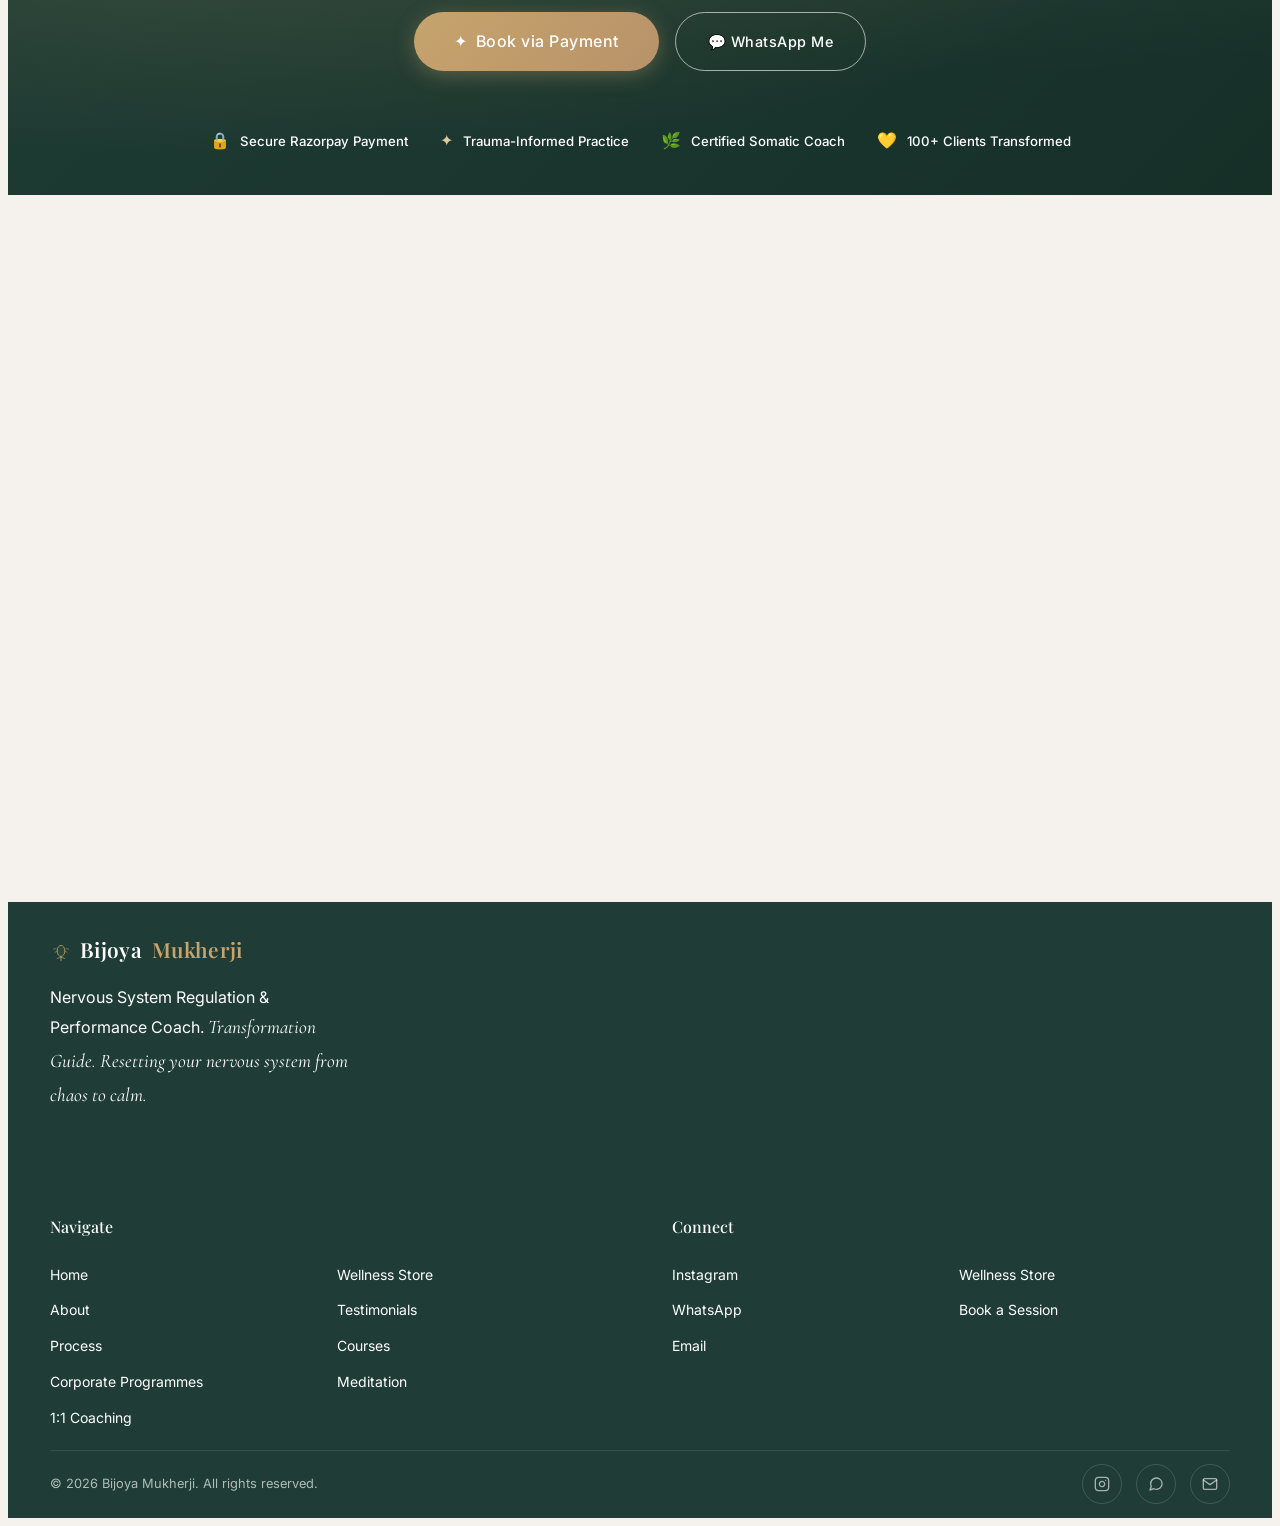
==== commit 92ea1c20: "Updated mobiles issues" ====
--- a/index.html
+++ b/index.html
@@ -1126,24 +1126,29 @@
       <div class="footer-col">
         <h4>Navigate</h4>
         <div class="col-footer-2">
-        <a href="#hero">Home</a>
-        <a href="#about">About</a>
-        <a href="#clients">Clients</a>
-        <a href="#process">Process</a>        
-        <a href="#insights">Insights</a>
-        <a href="#testimonials">Testimonials</a>
-        <a href="#courses">Courses</a>
-        <a href="#work">Work With Me</a>
-        <a href="#meditation">Meditation</a>
+        <a  href="#hero">Home</a>
+        <a  href="#about">About</a>
+        <a  href="#process">Process</a>
+        <!-- <a  href="#clients">Clients</a> -->
+        <a  href="#corporate">Corporate Programmes</a>
+        <a  href="#coaching">1:1 Coaching</a>
+        <a  href="#wellnessstore">Wellness Store</a>
+        <!-- <a  href="#insights">Insights</a> -->
+        <a  href="#testimonials">Testimonials</a>
+        <a  href="#courses">Courses</a>
+        <!-- <a  href="#work">Work With Me</a> -->
+        <a  href="#meditation">Meditation</a>
         </div>
       </div>
       <div class="footer-col">
         <h4>Connect</h4>
+         <div class="col-footer-2">
         <a href="https://instagram.com/" target="_blank">Instagram</a>
         <a href="https://wa.me/+919833341926" target="_blank">WhatsApp</a>
         <a href="mailto:hello@bijoyamukherji.com">Email</a>
         <a href="#store">Wellness Store</a>
         <a href="#book">Book a Session</a>
+        </div>
       </div>
     </div>
     <div class="footer-bottom">
--- a/css/index.css
+++ b/css/index.css
@@ -199,14 +199,15 @@
       position: fixed; inset: 0;
       background: rgba(245,241,236,0.98);
       backdrop-filter: blur(20px);
-      z-index: 999;
+      z-index: 9999;
       flex-direction: column;
       align-items: center;
-      justify-content: center;
-      gap: 32px;
-      opacity: 0;
-      pointer-events: none;
-      transition: opacity 0.35s;
+      justify-content: flex-start;
+    gap: 16px;
+    opacity: 0;
+    pointer-events: none;
+    transition: opacity 0.35s;
+    padding-top: 10vh;
     }
     .mobile-menu.open { opacity: 1; pointer-events: all; }
     .mobile-menu a {
@@ -1580,10 +1581,24 @@
     }
 
     @media (max-width: 768px) {
+      .hero-btns{
+        justify-content: center;
+      }
+      .hero-specialties {
+          flex-wrap: wrap;
+      }
+
+.hero-spec-item {
+    width: 100%;
+}
+
+.hero-spec-text {
+    max-width: max-content;
+}
       .section { padding: 80px 0; }
-      #hero { grid-template-columns: 1fr; }
-      .hero-content { padding: 40px 28px 40px; }
-      .hero-image-wrap { min-height: 380px; }
+      #hero { display: grid; grid-template-columns: 1fr; }
+      .hero-content { width: 100%; padding: 40px 28px 40px; }
+      .hero-image-wrap {width: 100%;  min-height: 380px; }
       .nav-links { display: none; }
       .hamburger { display: flex; }
       .mobile-menu { display: flex; }
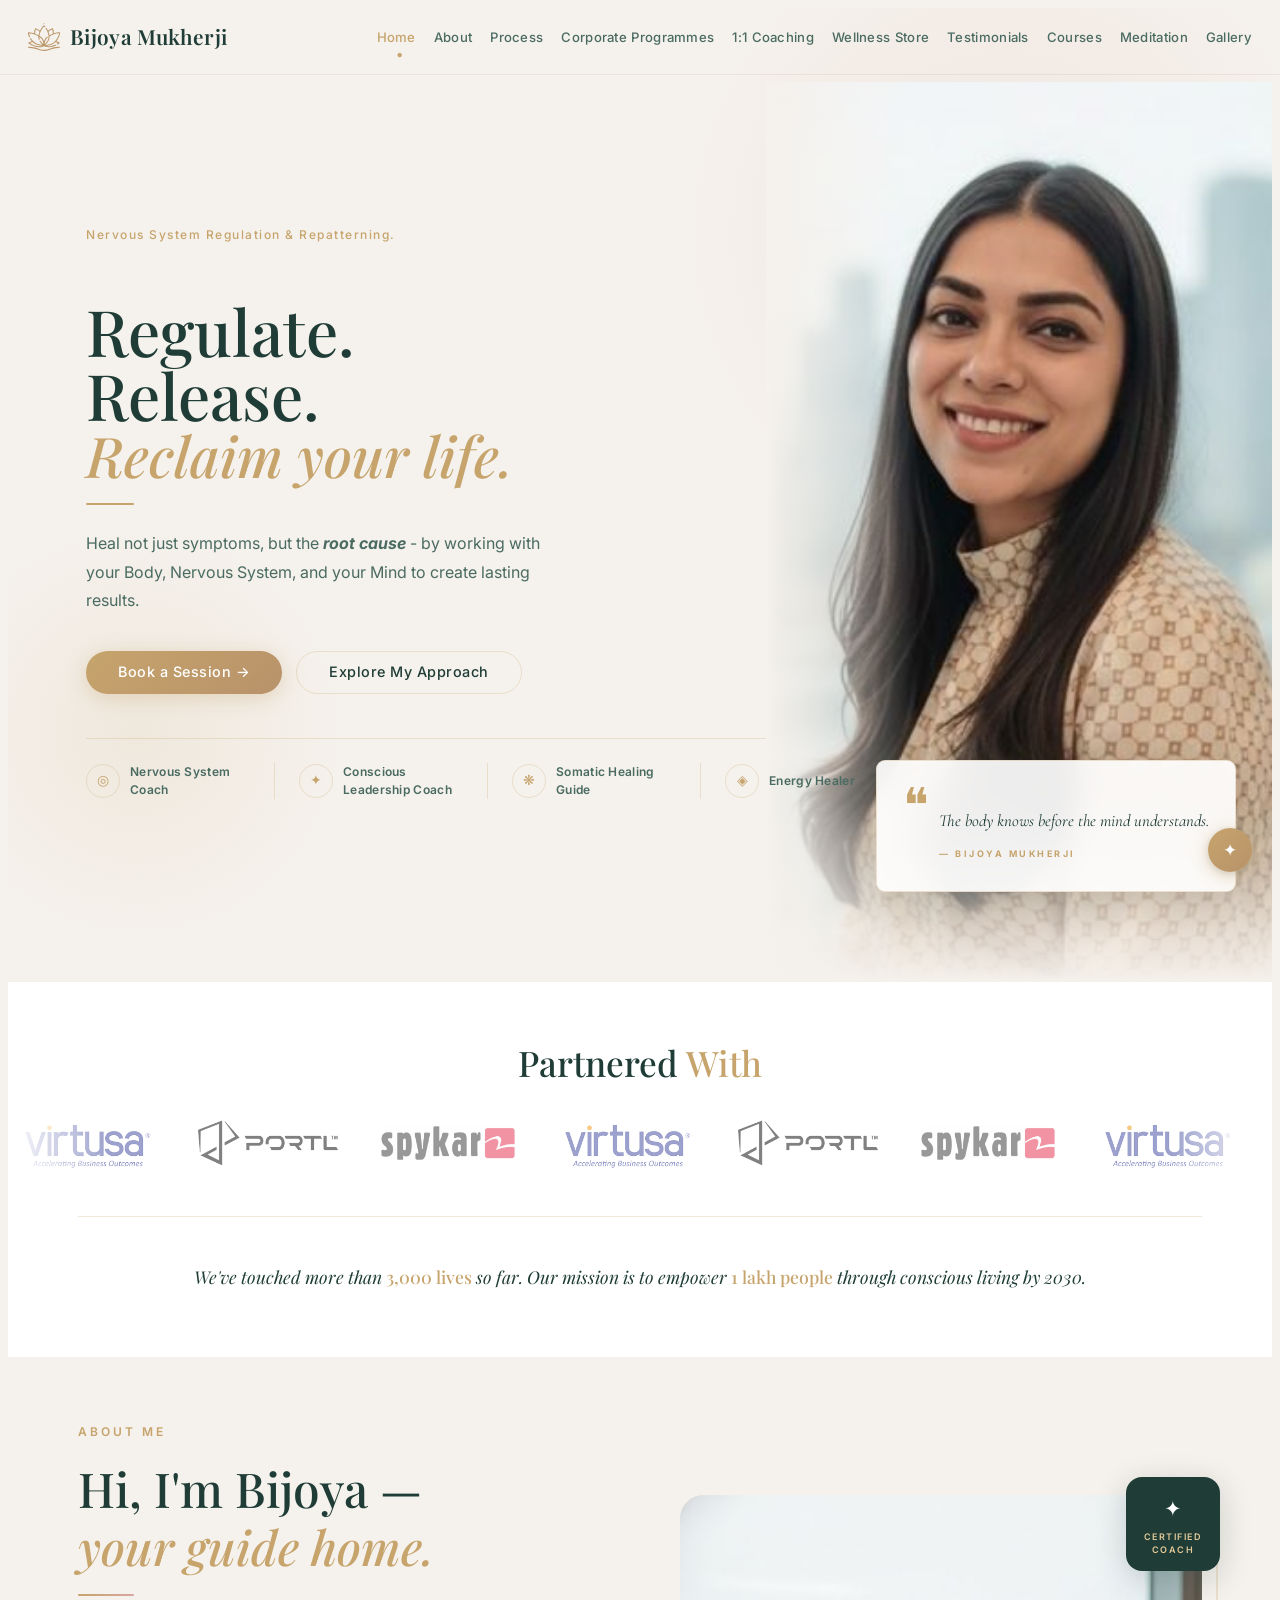
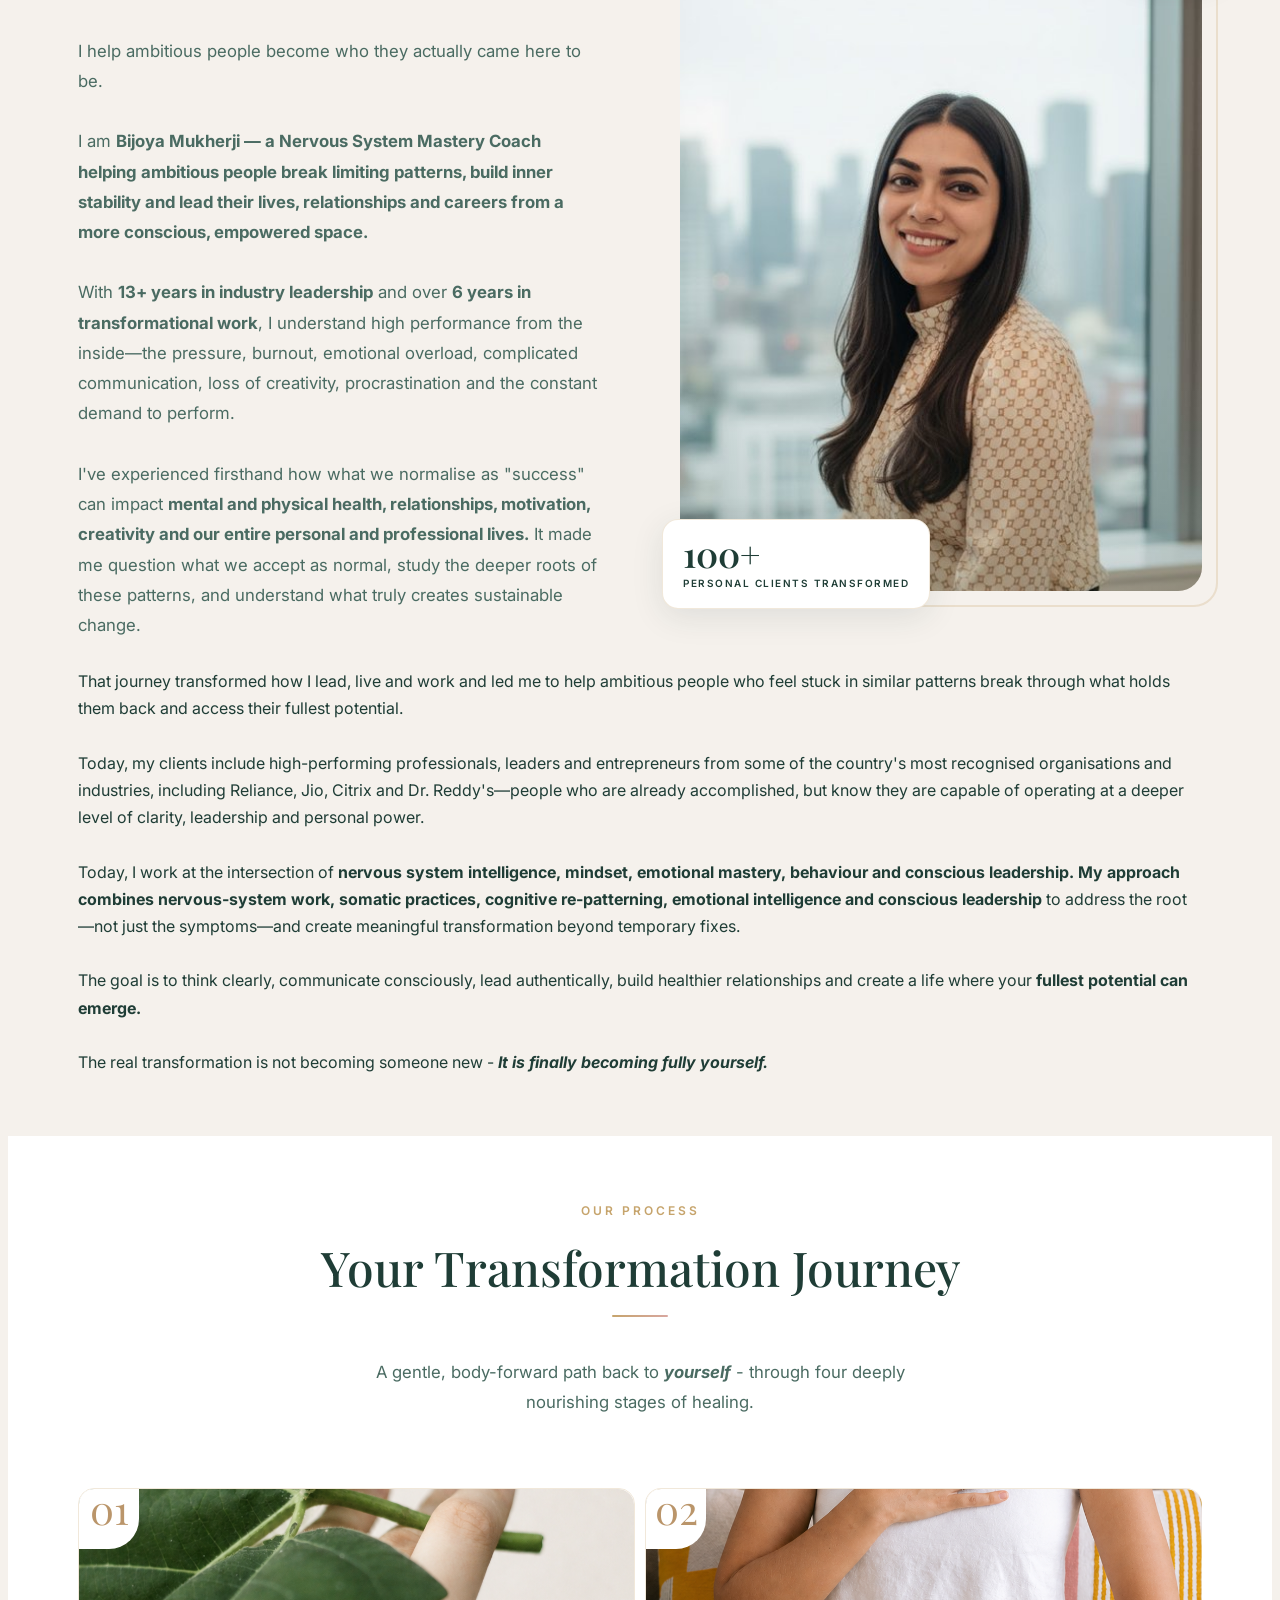
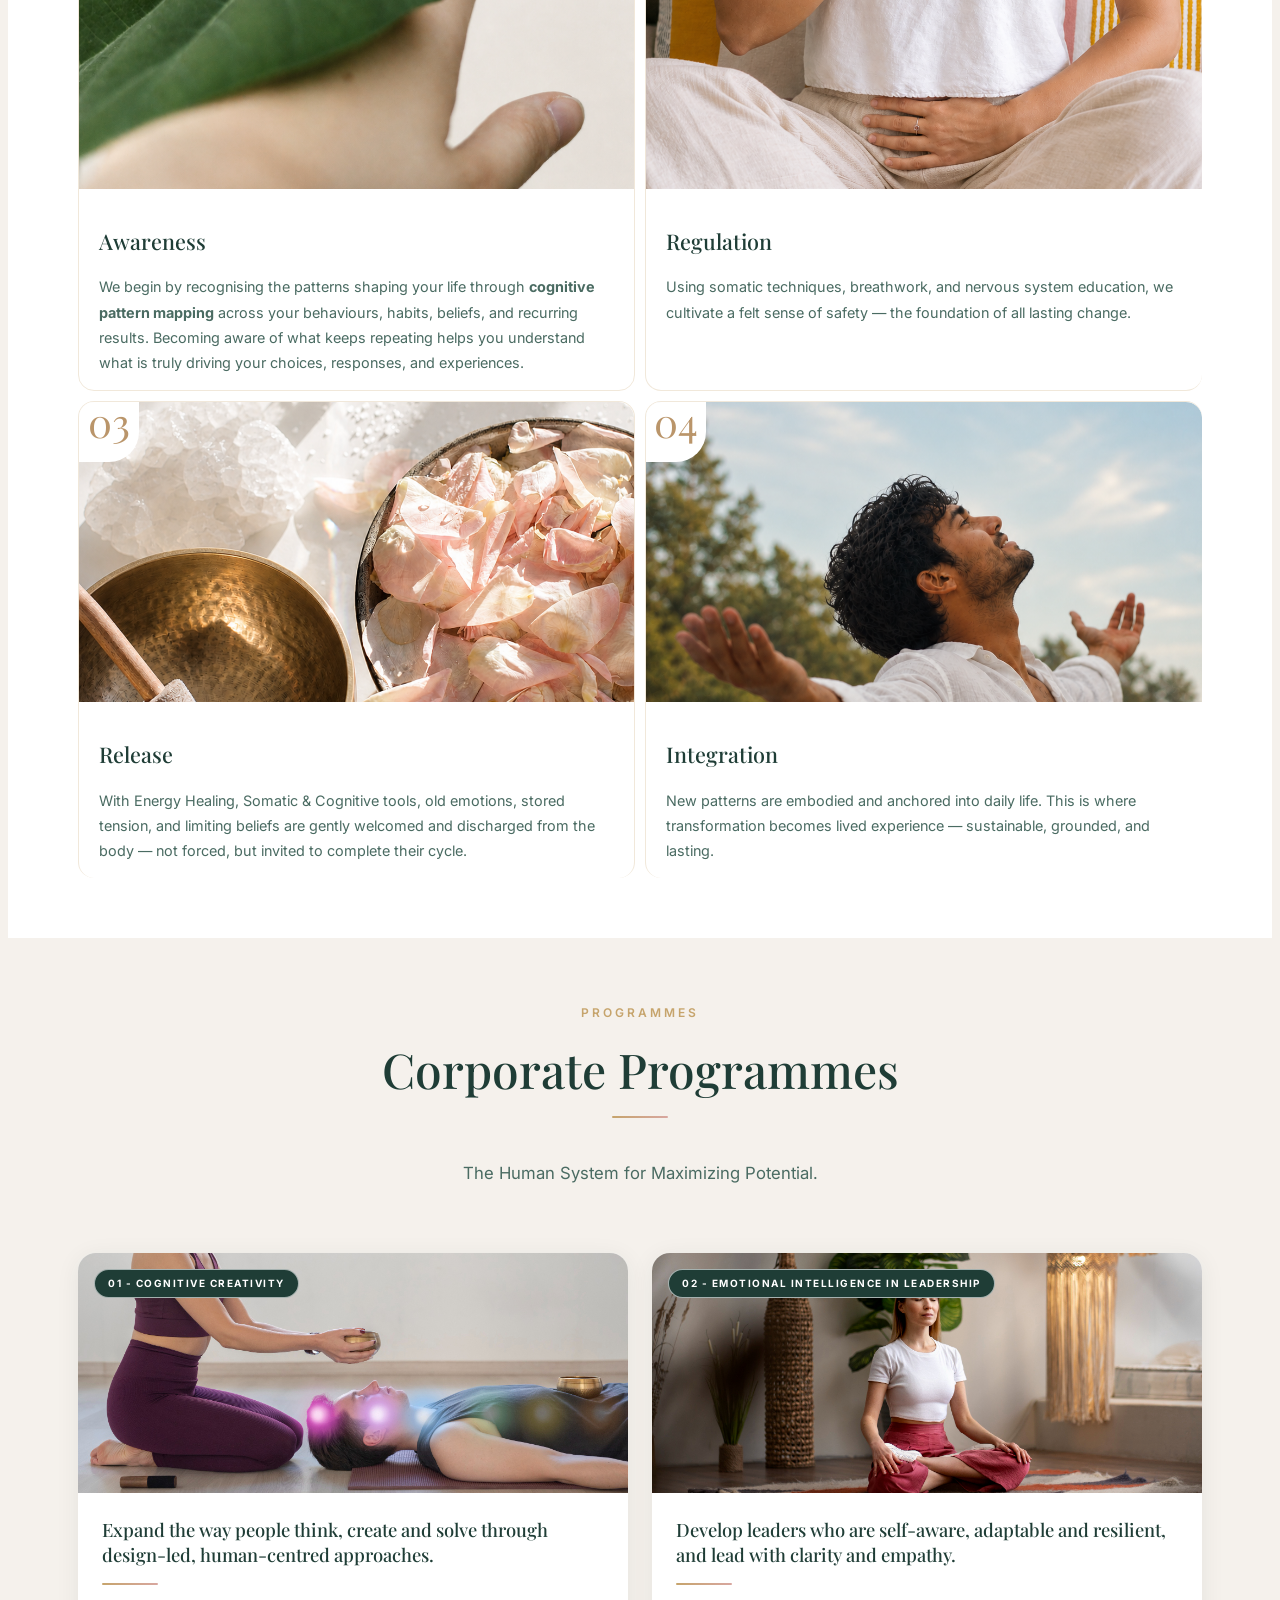
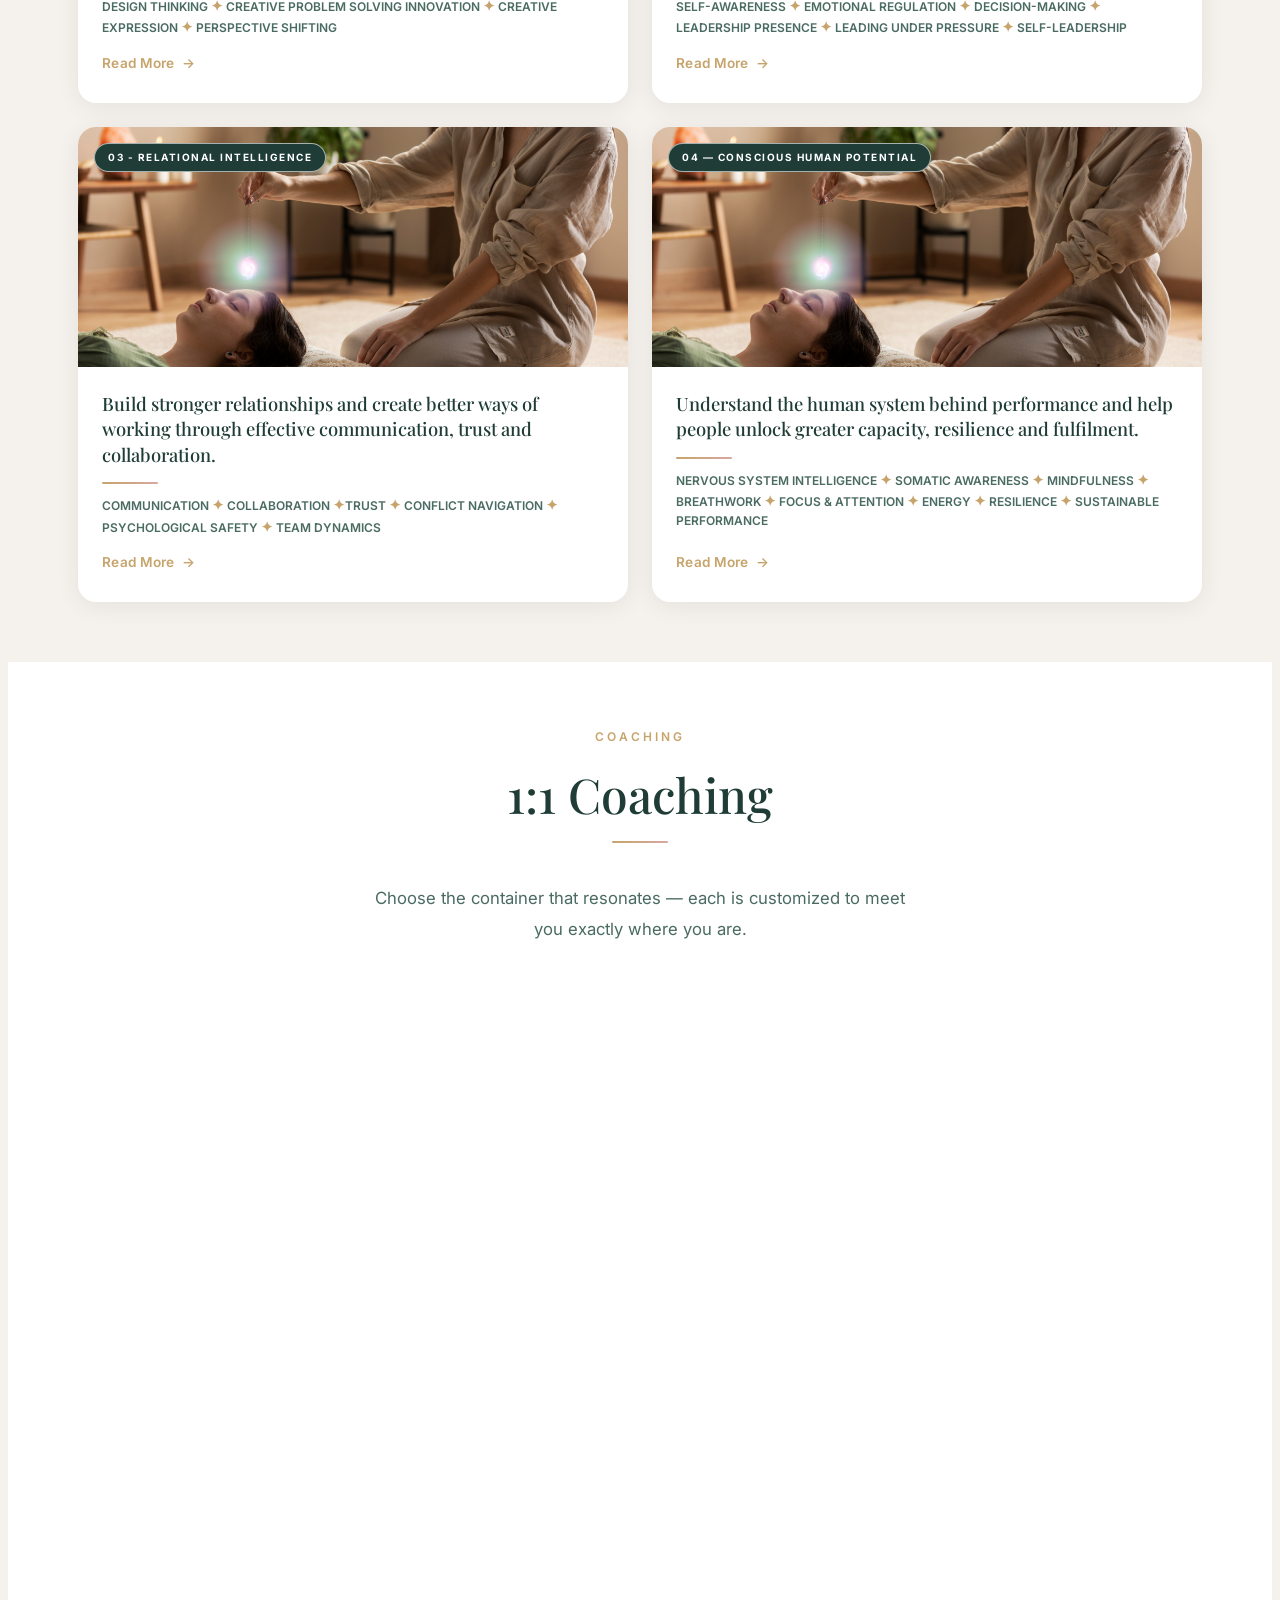
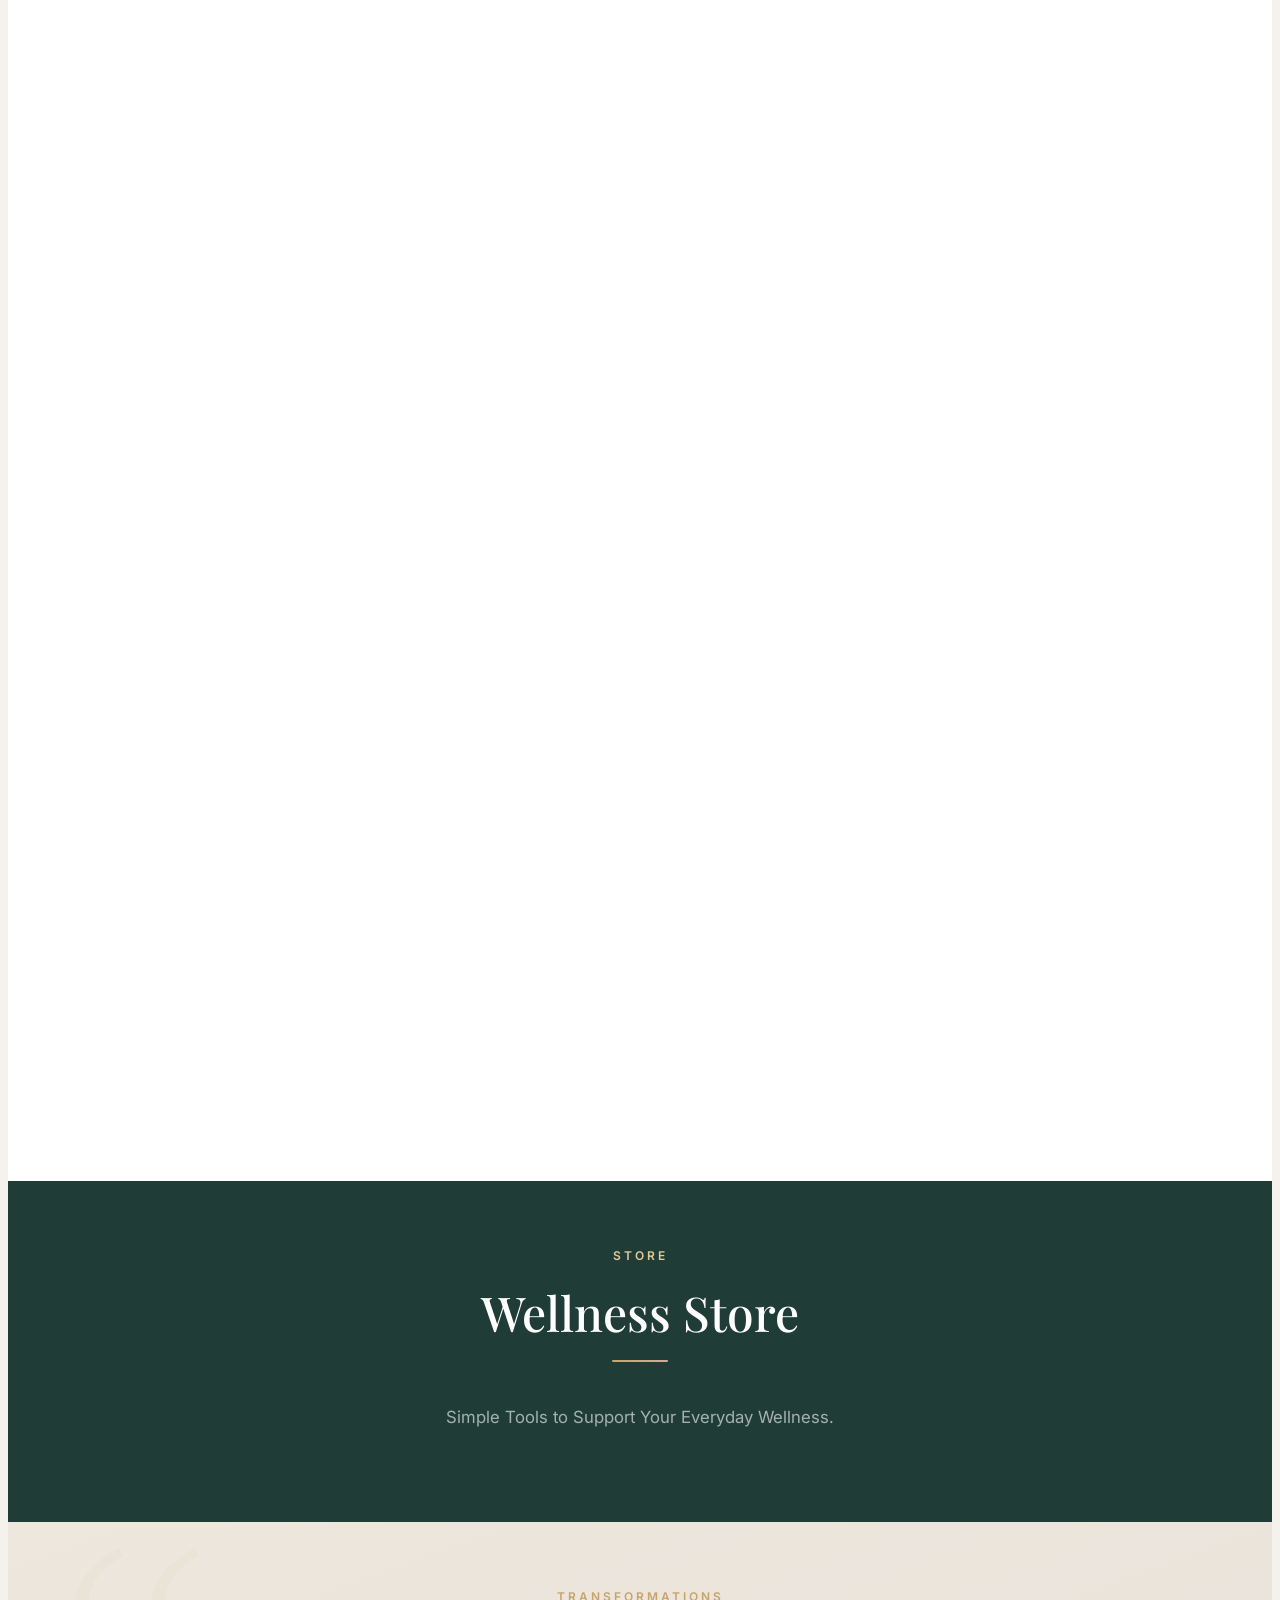
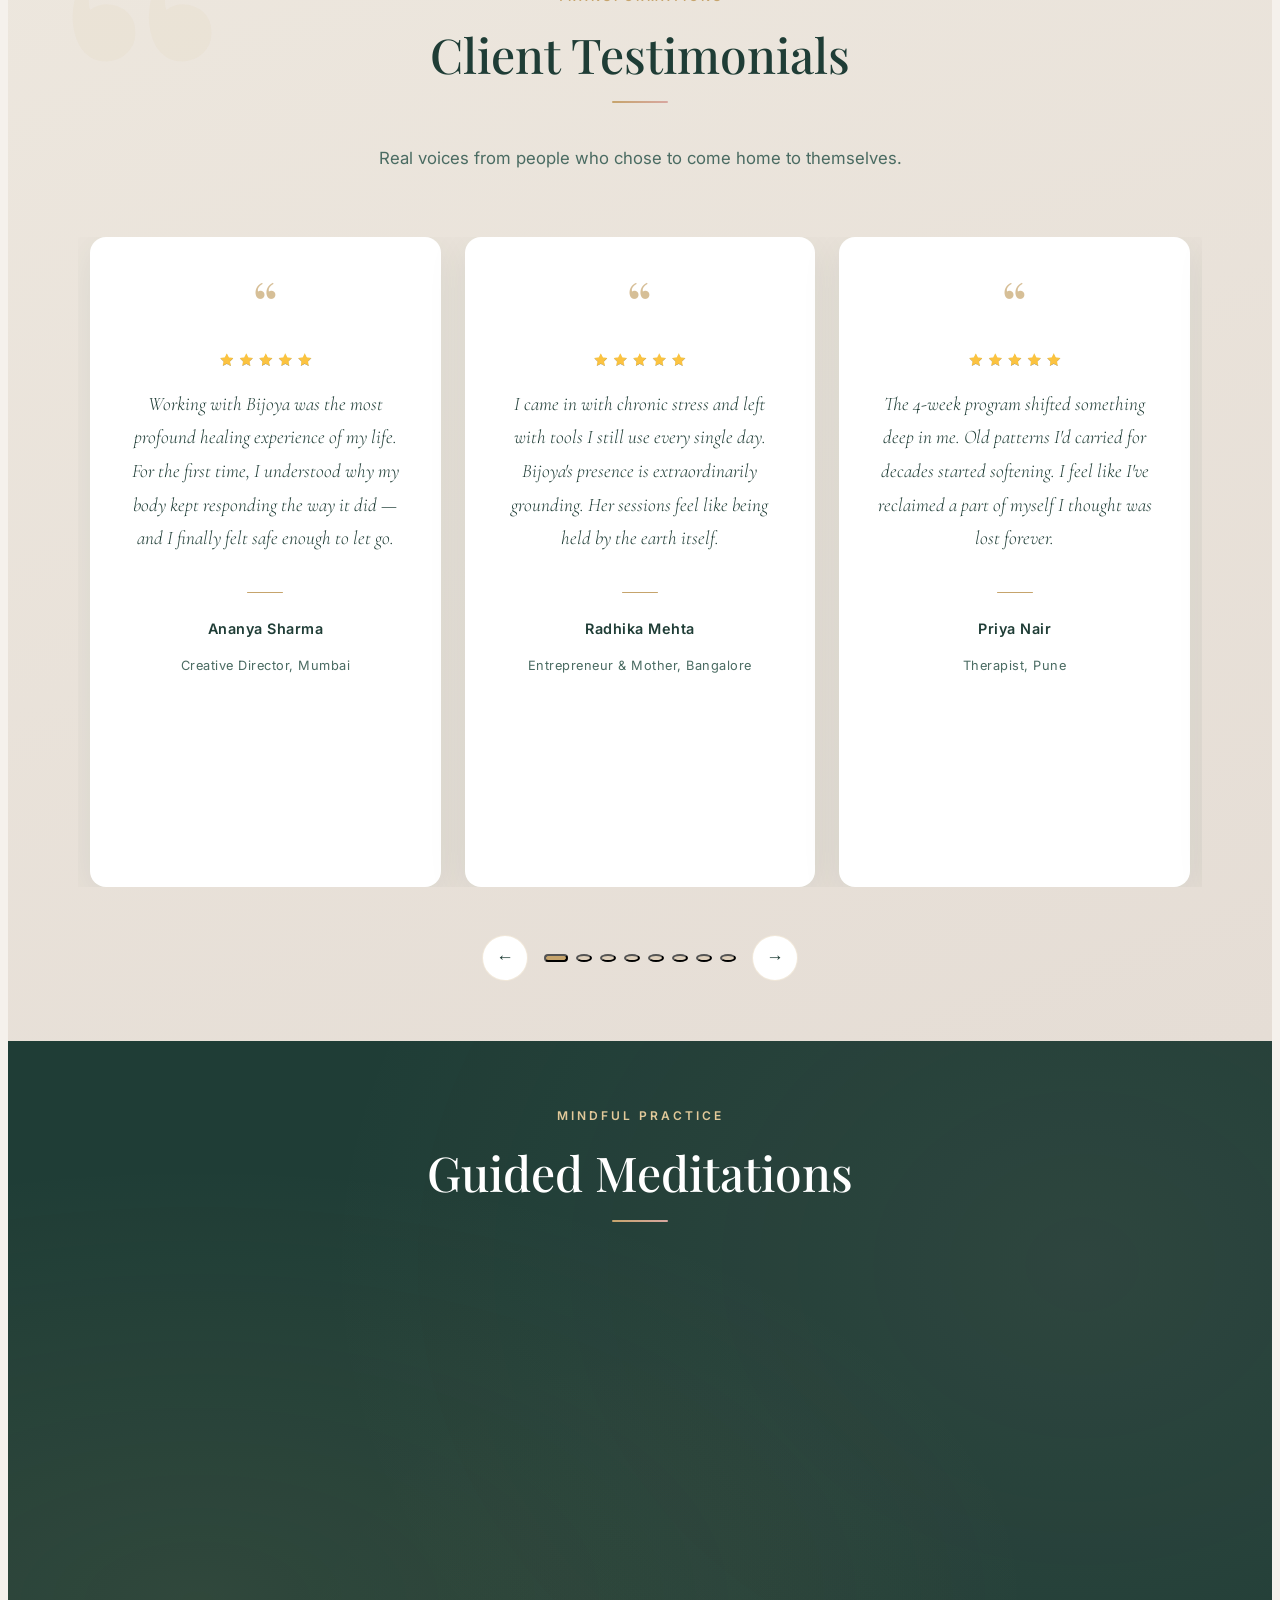
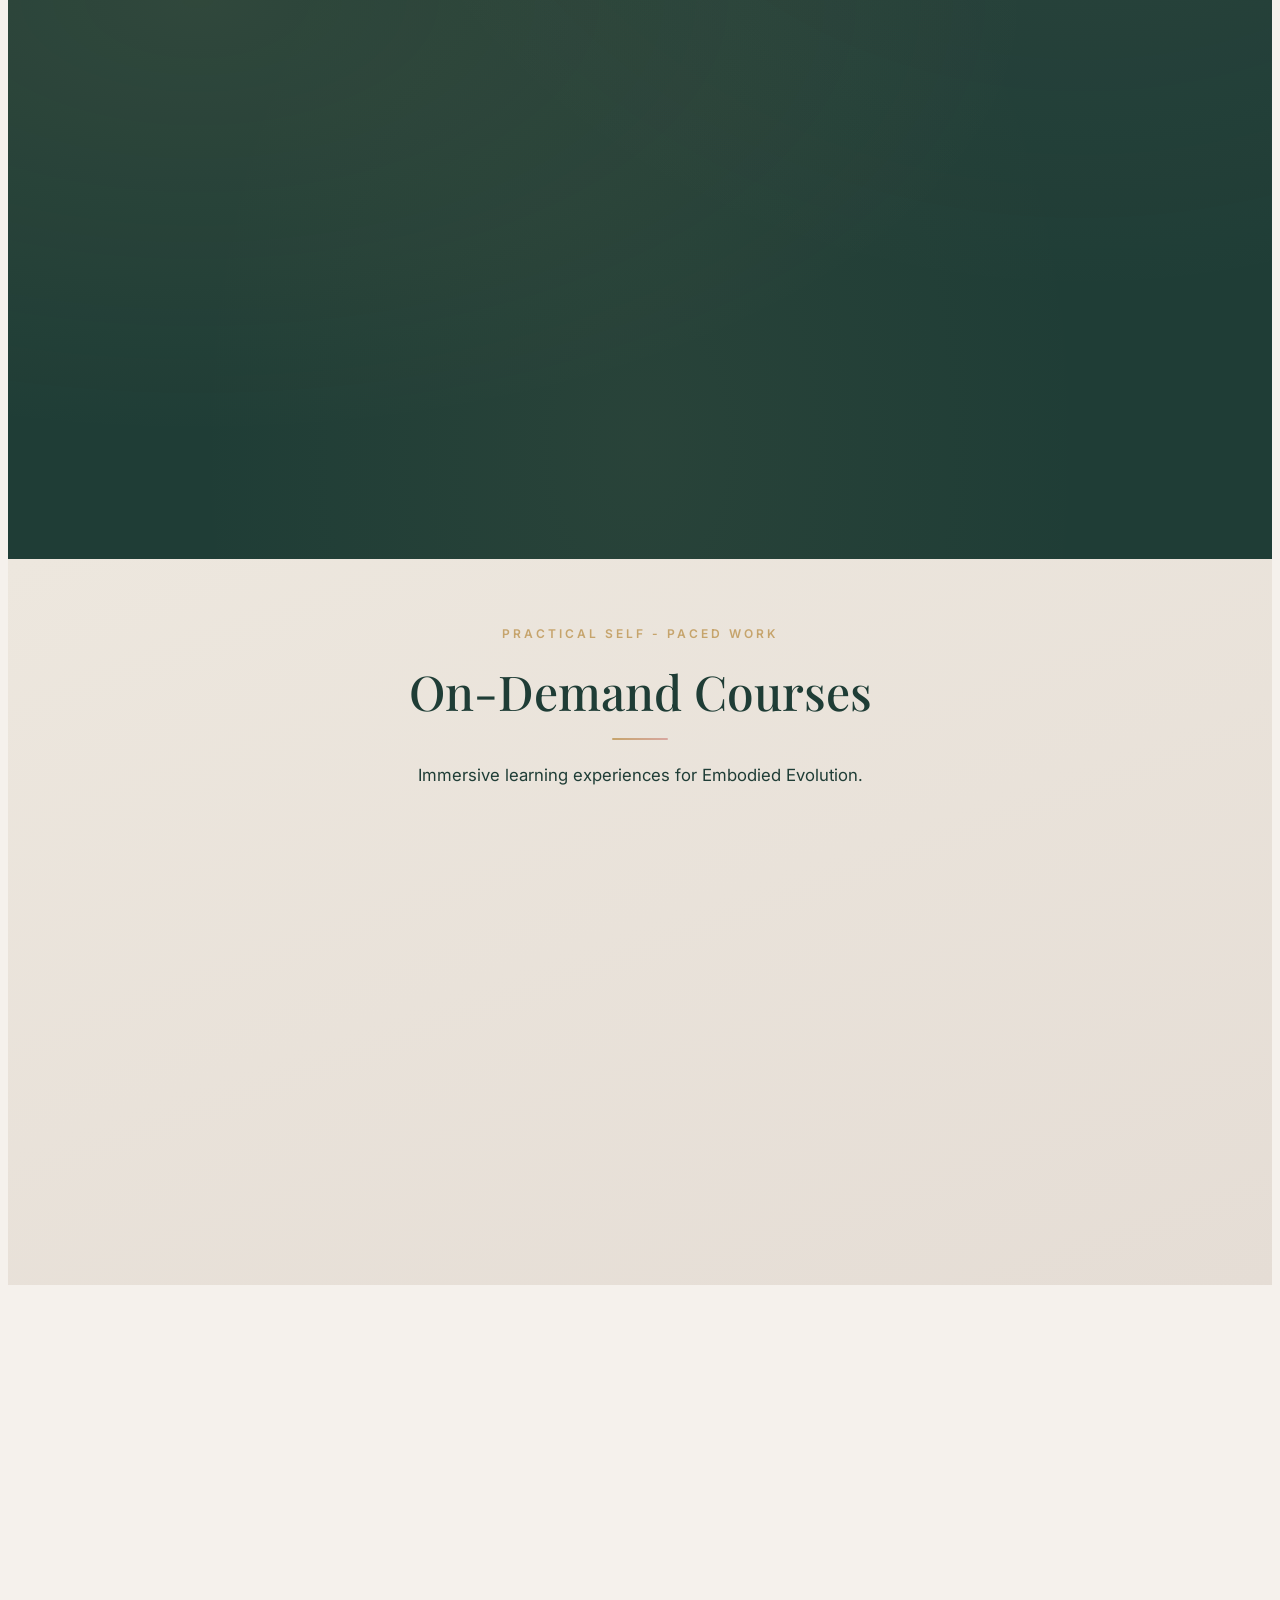
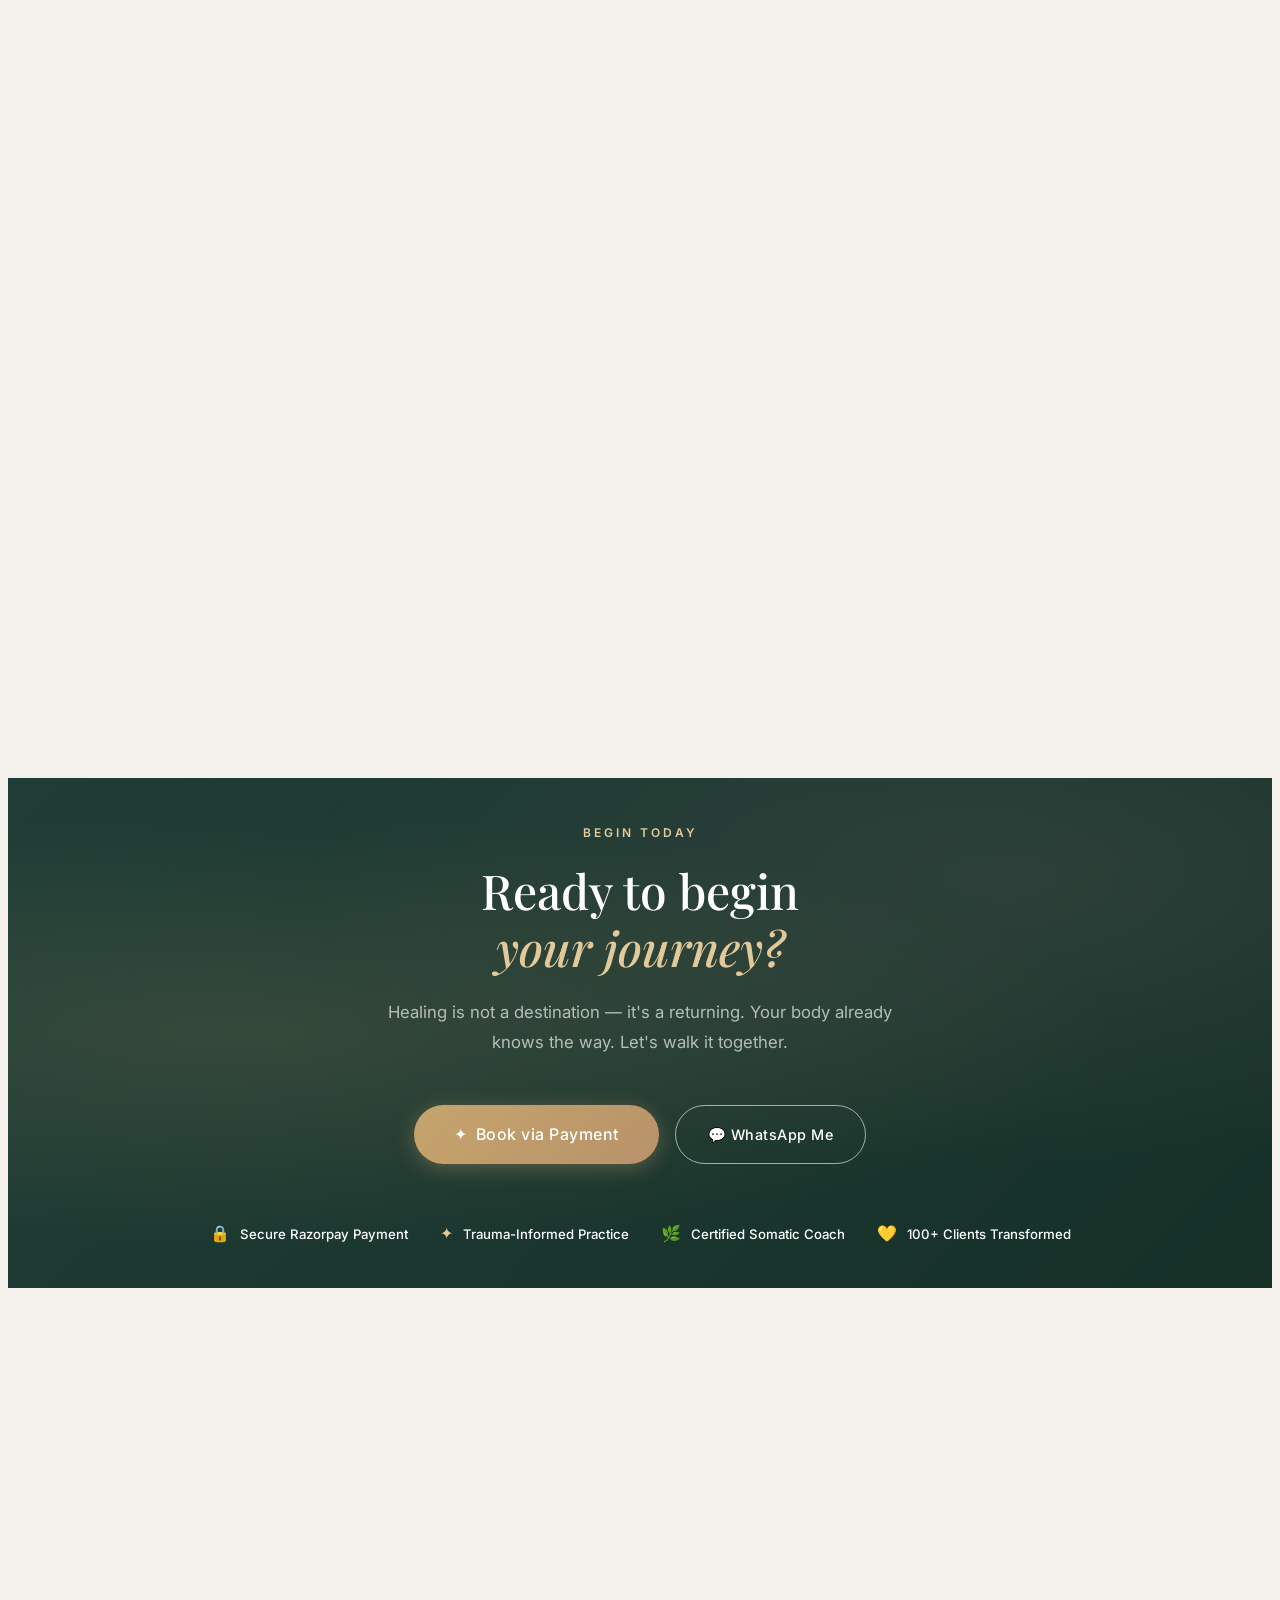
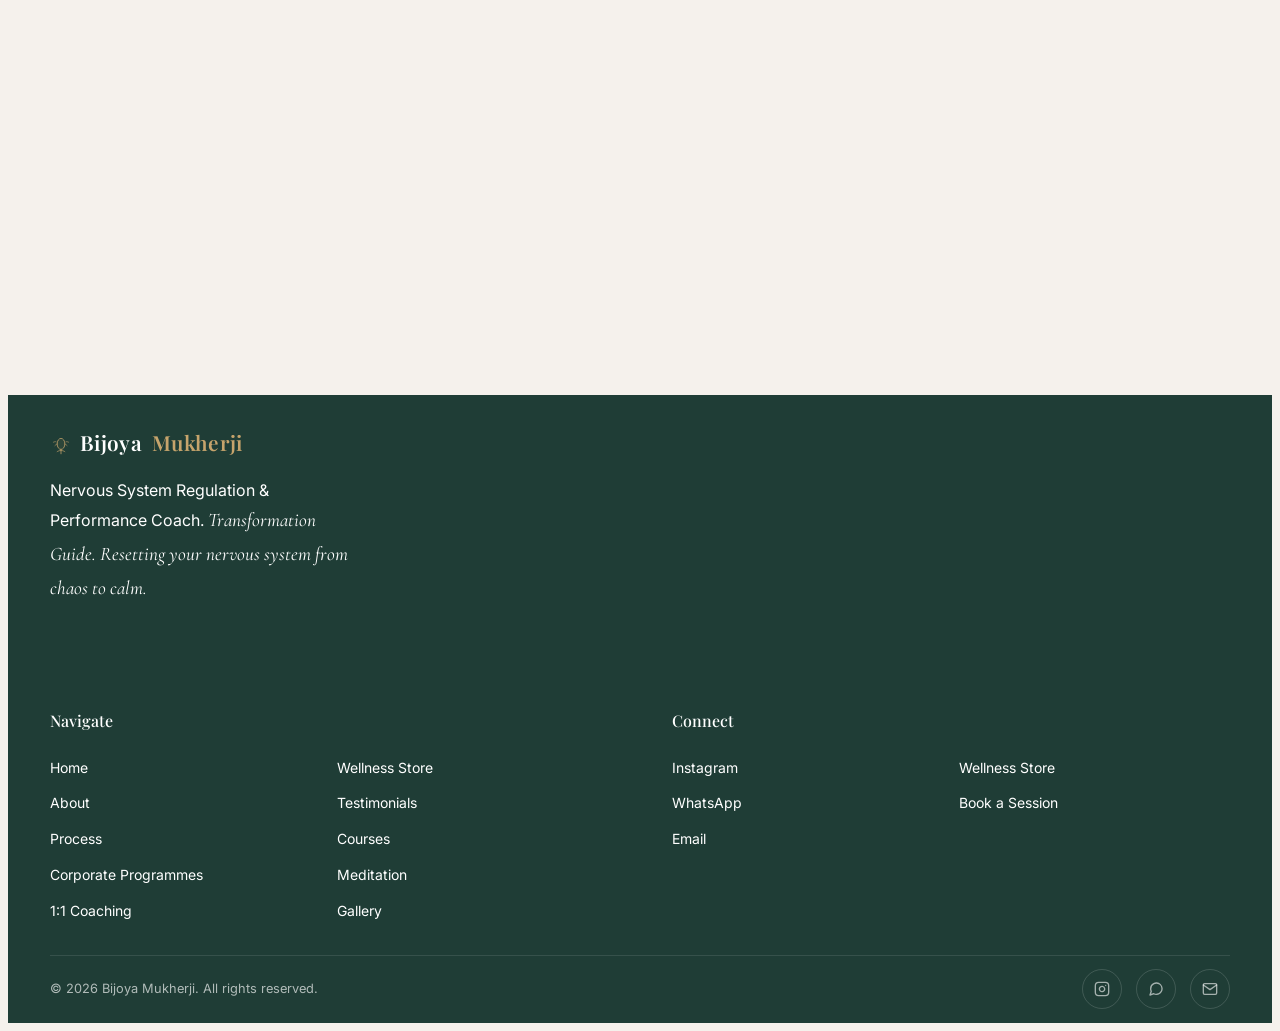
==== commit 1eac98d7: "Updated changes" ====
--- a/index.html
+++ b/index.html
@@ -26,6 +26,7 @@
   <a onclick="closeMobile()" href="#courses">Courses</a>
   <!-- <a onclick="closeMobile()" href="#work">Work With Me</a> -->
   <a onclick="closeMobile()" href="#meditation">Meditation</a>
+  <a onclick="closeMobile()" href="#gallery">Gallery</a>
 </div>
 
 <!-- ═══════════════════════════════════════════ NAVBAR -->
@@ -45,6 +46,7 @@
       <li><a href="#courses">Courses</a></li>
       <!-- <li><a href="#work">Work With Me</a></li> -->
       <li><a href="#meditation">Meditation</a></li>
+      <li><a href="#gallery">Gallery</a></li>
     </ul>
     <div class="hamburger" id="hamburger">
       <span></span><span></span><span></span>
@@ -1044,6 +1046,78 @@
   </div>
 </section>
 
+<!-- ═══════════════════════════════════════════ GALLERY -->
+<section class="section" id="gallery">
+  <div class="container">
+    <div class="gallery-card fade-up">
+
+      <!-- Hero slider -->
+      <div class="gallery-hero" id="galleryHero">
+        <div class="gallery-hero-slide active" style="background-image:url('images/footer_img.jpg');"></div>
+        <div class="gallery-hero-slide" style="background-image:url('images/Morningns.jpg');"></div>
+        <div class="gallery-hero-slide" style="background-image:url('images/Breathwork.jpg');"></div>
+        <div class="gallery-hero-overlay"></div>
+
+        <div class="gallery-hero-content">
+          <span class="section-label">Our Gallery</span>
+          <h2 class="section-title">Moments of<br>Calm &amp; Wellness</h2>
+          <p>Explore beautiful moments, sessions and experiences from our wellness journey.</p>
+          <a href="#galleryGrid" class="btn btn-primary">View All Photos <span>→</span></a>
+        </div>
+
+        <div class="gallery-hero-nav">
+          <button class="gallery-hero-btn" id="galleryPrev" aria-label="Previous slide">‹</button>
+          <button class="gallery-hero-btn" id="galleryNext" aria-label="Next slide">›</button>
+        </div>
+      </div>
+
+      <!-- Filters + grid -->
+      <div class="gallery-body">
+        <div class="gallery-filters" id="galleryFilters">
+          <button class="gallery-filter active" data-filter="all">All</button>
+          <button class="gallery-filter" data-filter="meditation">Meditation</button>
+          <button class="gallery-filter" data-filter="breathwork">Breathwork</button>
+          <button class="gallery-filter" data-filter="healing">Energy Healing</button>
+          <button class="gallery-filter" data-filter="nature">Nature</button>
+        </div>
+
+        <div class="gallery-grid" id="galleryGrid">
+          <figure class="gallery-item" data-cat="meditation nature">
+            <img src="images/footer_img.jpg" alt="Meditation at sunrise on the water" loading="lazy">
+          </figure>
+          <figure class="gallery-item" data-cat="nature">
+            <img src="images/AWARENESS.png" alt="Hand holding a green leaf" loading="lazy">
+          </figure>
+          <figure class="gallery-item" data-cat="healing">
+            <img src="images/RELEASE.png" alt="Singing bowl, crystals and rose petals" loading="lazy">
+          </figure>
+          <figure class="gallery-item" data-cat="breathwork">
+            <img src="images/REGULATION.png" alt="Hands on heart and belly during breathwork" loading="lazy">
+          </figure>
+          <figure class="gallery-item" data-cat="breathwork nature">
+            <img src="images/Morningns.jpg" alt="Morning practice in the golden sunlight" loading="lazy">
+          </figure>
+          <figure class="gallery-item" data-cat="meditation">
+            <img src="images/Breathwork.jpg" alt="Seated meditation indoors" loading="lazy">
+          </figure>
+          <figure class="gallery-item" data-cat="healing">
+            <img src="images/NervousSystem.jpg" alt="Sound healing session with singing bowls" loading="lazy">
+          </figure>
+        </div>
+      </div>
+
+    </div>
+  </div>
+</section>
+
+<!-- Gallery lightbox -->
+<div class="gallery-lightbox" id="galleryLightbox" role="dialog" aria-modal="true" aria-label="Image viewer">
+  <button class="gallery-lb-close" id="galleryLbClose" aria-label="Close">✕</button>
+  <button class="gallery-lb-btn gallery-lb-prev" id="galleryLbPrev" aria-label="Previous image">‹</button>
+  <img id="galleryLbImg" src="" alt="">
+  <button class="gallery-lb-btn gallery-lb-next" id="galleryLbNext" aria-label="Next image">›</button>
+</div>
+
 <!-- ═══════════════════════════════════════════ BOOK CTA -->
 <section id="book">
   <div class="book-inner container">
@@ -1138,6 +1212,7 @@
         <a  href="#courses">Courses</a>
         <!-- <a  href="#work">Work With Me</a> -->
         <a  href="#meditation">Meditation</a>
+        <a  href="#gallery">Gallery</a>
         </div>
       </div>
       <div class="footer-col">
@@ -1554,6 +1629,72 @@
   document.getElementById('nextBtn').addEventListener('click', () => { goTo(current + 1); startAuto(); });
   startAuto();
 
+  /* ── Gallery: hero slider ── */
+  const gSlides = document.querySelectorAll('.gallery-hero-slide');
+  let gCurrent = 0, gTimer;
+  function gGoTo(n) {
+    gSlides[gCurrent].classList.remove('active');
+    gCurrent = (n + gSlides.length) % gSlides.length;
+    gSlides[gCurrent].classList.add('active');
+  }
+  function gStartAuto() {
+    clearInterval(gTimer);
+    gTimer = setInterval(() => gGoTo(gCurrent + 1), 6000);
+  }
+  document.getElementById('galleryPrev').addEventListener('click', () => { gGoTo(gCurrent - 1); gStartAuto(); });
+  document.getElementById('galleryNext').addEventListener('click', () => { gGoTo(gCurrent + 1); gStartAuto(); });
+  gStartAuto();
+
+  /* ── Gallery: filters ── */
+  const gItems = [...document.querySelectorAll('.gallery-item')];
+  const gFilters = document.querySelectorAll('.gallery-filter');
+  function gApplyFilter(filter) {
+    const visible = gItems.filter(item => filter === 'all' || item.dataset.cat.split(' ').includes(filter));
+    gItems.forEach(item => {
+      item.classList.toggle('hidden', !visible.includes(item));
+      item.classList.remove('is-feature');
+    });
+    if (visible.length) visible[0].classList.add('is-feature');
+  }
+  gFilters.forEach(btn => btn.addEventListener('click', () => {
+    gFilters.forEach(b => b.classList.remove('active'));
+    btn.classList.add('active');
+    gApplyFilter(btn.dataset.filter);
+  }));
+  gApplyFilter('all');
+
+  /* ── Gallery: lightbox ── */
+  const gLightbox = document.getElementById('galleryLightbox');
+  const gLbImg = document.getElementById('galleryLbImg');
+  let gLbIndex = 0;
+  function gVisibleItems() { return gItems.filter(i => !i.classList.contains('hidden')); }
+  function gShowLb(idx) {
+    const list = gVisibleItems();
+    gLbIndex = (idx + list.length) % list.length;
+    const img = list[gLbIndex].querySelector('img');
+    gLbImg.src = img.src;
+    gLbImg.alt = img.alt;
+  }
+  function gCloseLb() {
+    gLightbox.classList.remove('open');
+    document.body.style.overflow = '';
+  }
+  gItems.forEach(item => item.addEventListener('click', () => {
+    gShowLb(gVisibleItems().indexOf(item));
+    gLightbox.classList.add('open');
+    document.body.style.overflow = 'hidden';
+  }));
+  document.getElementById('galleryLbPrev').addEventListener('click', e => { e.stopPropagation(); gShowLb(gLbIndex - 1); });
+  document.getElementById('galleryLbNext').addEventListener('click', e => { e.stopPropagation(); gShowLb(gLbIndex + 1); });
+  document.getElementById('galleryLbClose').addEventListener('click', gCloseLb);
+  gLightbox.addEventListener('click', e => { if (e.target === gLightbox) gCloseLb(); });
+  document.addEventListener('keydown', e => {
+    if (!gLightbox.classList.contains('open')) return;
+    if (e.key === 'Escape') gCloseLb();
+    if (e.key === 'ArrowLeft') gShowLb(gLbIndex - 1);
+    if (e.key === 'ArrowRight') gShowLb(gLbIndex + 1);
+  });
+
   /* ── Scroll reveal ── */
   const fadeEls = document.querySelectorAll('.fade-up');
   const observer = new IntersectionObserver((entries) => {
--- a/css/index.css
+++ b/css/index.css
@@ -136,7 +136,7 @@
       box-shadow: 0 2px 30px rgba(31,61,54,0.07);
     }
     .nav-inner {
-      max-width: 1180px; margin: 0 auto;
+      max-width: 1320px; margin: 0 auto; gap: 24px;
       display: flex; align-items: center; justify-content: space-between;
       height: 74px;
     }
@@ -157,9 +157,12 @@
     }
     .nav-logo span { padding-left: 5px;}
     .nav-links {
-      display: flex; align-items: center; gap: 30px;
+      display: flex; align-items: center; gap: 26px;
       list-style: none;
-    }
+      margin: 0;
+    }
+    .nav-logo { flex-shrink: 0; }
+    .nav-links a { white-space: nowrap; }
     .nav-links a {
       font-size: 0.875rem;
       font-weight: 500;
@@ -2227,4 +2230,195 @@
     }
     .d-none-view{
       display: none !important;
-    }+    }
+    /* ─── GALLERY ─────────────────────────────────── */
+    .gallery-card {
+      background: var(--white);
+      border-radius: 24px;
+      box-shadow: var(--shadow);
+      overflow: hidden;
+    }
+    .gallery-hero {
+      position: relative;
+      min-height: 440px;
+      display: flex;
+      align-items: center;
+      overflow: hidden;
+    }
+    .gallery-hero-slide {
+      position: absolute; inset: 0;
+      background-size: cover;
+      background-position: center;
+      opacity: 0;
+      transform: scale(1.05);
+      transition: opacity 1s ease, transform 6s ease;
+    }
+    .gallery-hero-slide.active { opacity: 1; transform: scale(1); }
+    .gallery-hero-overlay {
+      position: absolute; inset: 0;
+      background: linear-gradient(90deg, rgba(245,241,236,0.95) 0%, rgba(245,241,236,0.75) 35%, rgba(245,241,236,0) 65%);
+    }
+    .gallery-hero-content {
+      position: relative;
+      z-index: 2;
+      max-width: 460px;
+      padding: 48px 52px;
+    }
+    .gallery-hero-content .section-label { color: var(--text-soft); margin-bottom: 12px; }
+    .gallery-hero-content .section-title { margin-bottom: 14px; }
+    .gallery-hero-content p {
+      color: var(--text);
+      font-size: 1rem;
+      line-height: 1.7;
+      margin: 0 0 26px;
+    }
+    .gallery-hero-content .btn-primary {
+      background: var(--text);
+      box-shadow: 0 4px 20px rgba(31,61,54,0.25);
+      padding: 12px 28px;
+    }
+    .gallery-hero-nav {
+      position: absolute;
+      right: 28px; bottom: 28px;
+      z-index: 2;
+      display: flex; gap: 10px;
+    }
+    .gallery-hero-btn {
+      width: 42px; height: 42px;
+      border-radius: 50%;
+      border: 1.5px solid rgba(255,255,255,0.8);
+      background: rgba(31,61,54,0.25);
+      backdrop-filter: blur(4px);
+      color: var(--white);
+      font-size: 1.4rem;
+      line-height: 1;
+      cursor: pointer;
+      transition: background 0.3s ease;
+    }
+    .gallery-hero-btn:hover { background: rgba(31,61,54,0.6); }
+
+    .gallery-body { padding: 32px 32px 36px; }
+    .gallery-filters {
+      display: flex;
+      justify-content: center;
+      flex-wrap: wrap;
+      gap: 10px;
+      margin-bottom: 28px;
+    }
+    .gallery-filter {
+      padding: 8px 22px;
+      border-radius: 50px;
+      border: 1px solid var(--border);
+      background: var(--card-bg);
+      color: var(--text-soft);
+      font-family: 'Inter', sans-serif;
+      font-size: 0.85rem;
+      cursor: pointer;
+      transition: all 0.3s ease;
+    }
+    .gallery-filter:hover { border-color: var(--gold); color: var(--text); }
+    .gallery-filter.active {
+      background: var(--text);
+      border-color: var(--text);
+      color: var(--white);
+    }
+
+    .gallery-grid {
+      display: grid;
+      grid-template-columns: 2fr repeat(3, 1fr);
+      grid-auto-rows: 190px;
+      grid-auto-flow: dense;
+      gap: 14px;
+    }
+    .gallery-item {
+      margin: 0;
+      border-radius: var(--r);
+      overflow: hidden;
+      cursor: zoom-in;
+      position: relative;
+    }
+    .gallery-item.is-feature { grid-column: 1; grid-row: span 2; }
+    .gallery-item.hidden { display: none; }
+    .gallery-item img {
+      width: 100%; height: 100%;
+      object-fit: cover;
+      display: block;
+      transition: transform 0.6s ease;
+    }
+    .gallery-item::after {
+      content: '';
+      position: absolute; inset: 0;
+      background: rgba(31,61,54,0);
+      transition: background 0.4s ease;
+    }
+    .gallery-item:hover img { transform: scale(1.06); }
+    .gallery-item:hover::after { background: rgba(31,61,54,0.15); }
+
+    .gallery-lightbox {
+      position: fixed; inset: 0;
+      z-index: 10000;
+      background: rgba(15,30,26,0.92);
+      display: flex; align-items: center; justify-content: center;
+      opacity: 0; visibility: hidden;
+      transition: opacity 0.3s ease, visibility 0.3s ease;
+    }
+    .gallery-lightbox.open { opacity: 1; visibility: visible; }
+    .gallery-lightbox img {
+      max-width: 88vw; max-height: 85vh;
+      border-radius: var(--r-sm);
+      box-shadow: var(--shadow-lg);
+    }
+    .gallery-lb-close, .gallery-lb-btn {
+      position: absolute;
+      border: none;
+      background: rgba(255,255,255,0.12);
+      color: var(--white);
+      border-radius: 50%;
+      cursor: pointer;
+      transition: background 0.3s ease;
+    }
+    .gallery-lb-close:hover, .gallery-lb-btn:hover { background: rgba(255,255,255,0.25); }
+    .gallery-lb-close { top: 20px; right: 20px; width: 44px; height: 44px; font-size: 1.1rem; }
+    .gallery-lb-btn { top: 50%; transform: translateY(-50%); width: 50px; height: 50px; font-size: 1.8rem; line-height: 1; }
+    .gallery-lb-prev { left: 20px; }
+    .gallery-lb-next { right: 20px; }
+
+    @media (max-width: 900px) {
+      .gallery-grid { grid-template-columns: repeat(3, 1fr); grid-auto-rows: 170px; }
+      .gallery-item.is-feature { grid-column: 1 / -1; }
+    }
+    @media (max-width: 768px) {
+      .gallery-hero { min-height: 380px; align-items: flex-end; }
+      .gallery-hero-overlay {
+        background: linear-gradient(0deg, rgba(245,241,236,0.96) 0%, rgba(245,241,236,0.8) 45%, rgba(245,241,236,0) 80%);
+      }
+      .gallery-hero-content { padding: 28px 22px 80px; }
+      .gallery-hero-nav { right: auto; left: 22px; bottom: 24px; }
+      .gallery-hero-btn { border-color: var(--text); color: var(--text); background: rgba(255,255,255,0.6); }
+      .gallery-body { padding: 22px 16px 24px; }
+      .gallery-filters {
+        flex-wrap: nowrap;
+        justify-content: flex-start;
+        overflow-x: auto;
+        scrollbar-width: none;
+        margin: 0 -16px 20px;
+        padding: 0 16px;
+      }
+      .gallery-filters::-webkit-scrollbar { display: none; }
+      .gallery-filter { flex-shrink: 0; }
+      .gallery-grid { grid-template-columns: repeat(2, 1fr); grid-auto-rows: 140px; gap: 10px; }
+      .gallery-lb-btn { width: 40px; height: 40px; font-size: 1.4rem; }
+      .gallery-lb-prev { left: 8px; }
+      .gallery-lb-next { right: 8px; }
+    }
+
+    /* ─── NAV: keep links on one line on mid-size screens ─── */
+    @media (max-width: 1360px) {
+      .nav-links { gap: 18px; }
+      .nav-links a { font-size: 0.82rem; }
+    }
+    @media (max-width: 1140px) {
+      .nav-links { display: none; }
+      .hamburger { display: flex; }
+      .mobile-menu { display: flex; }
+    }
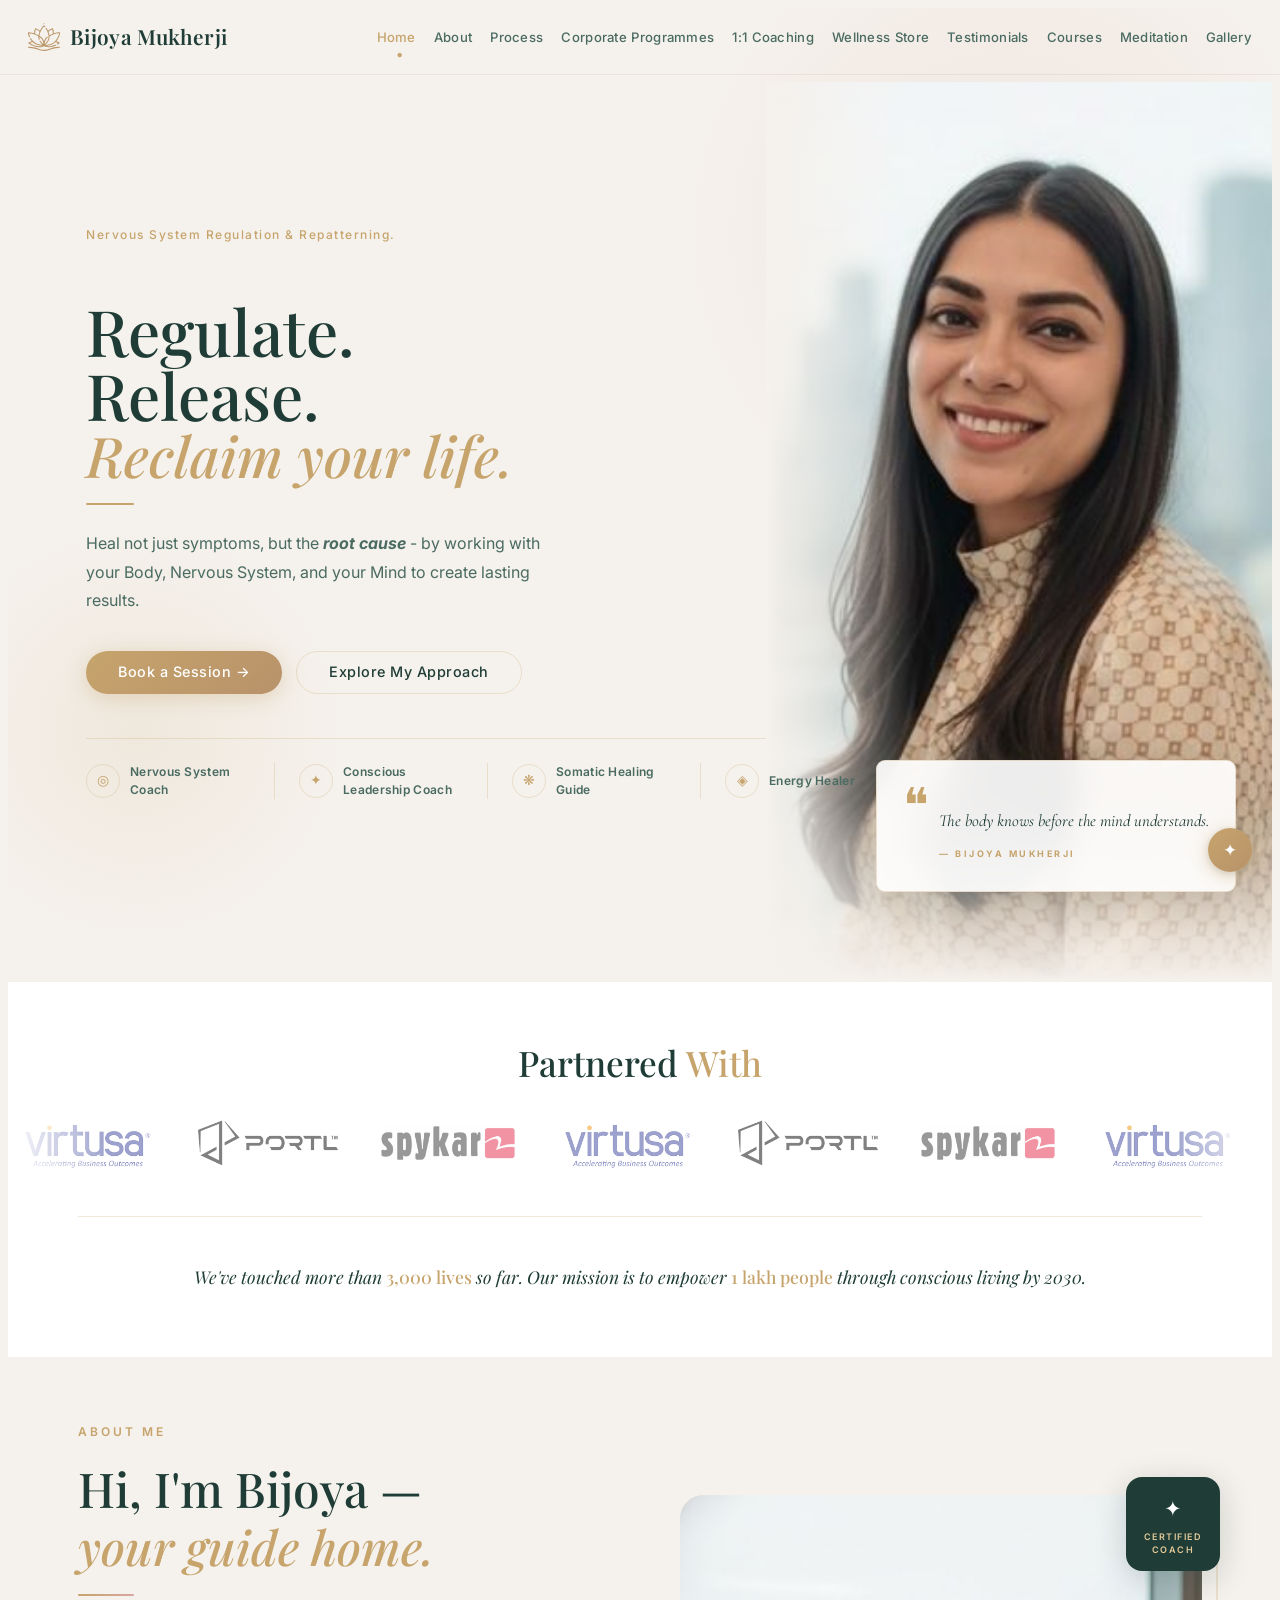
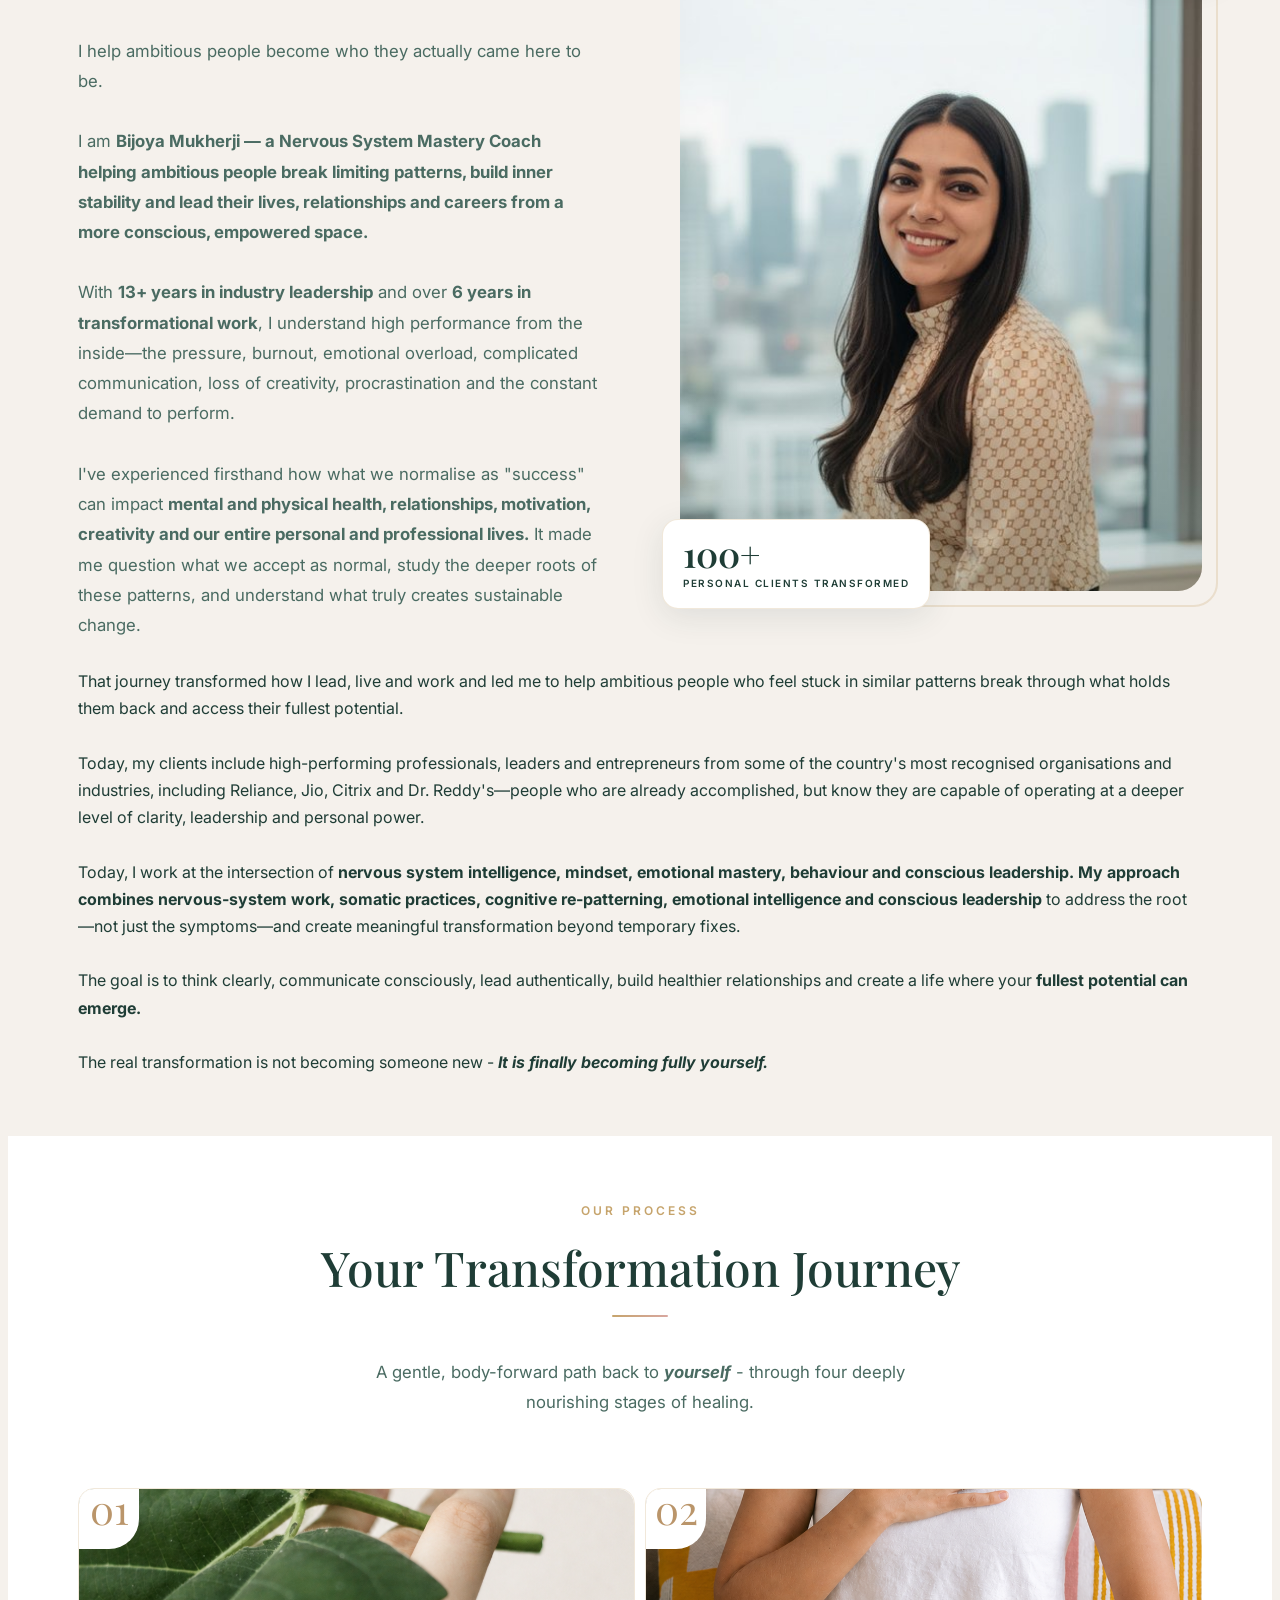
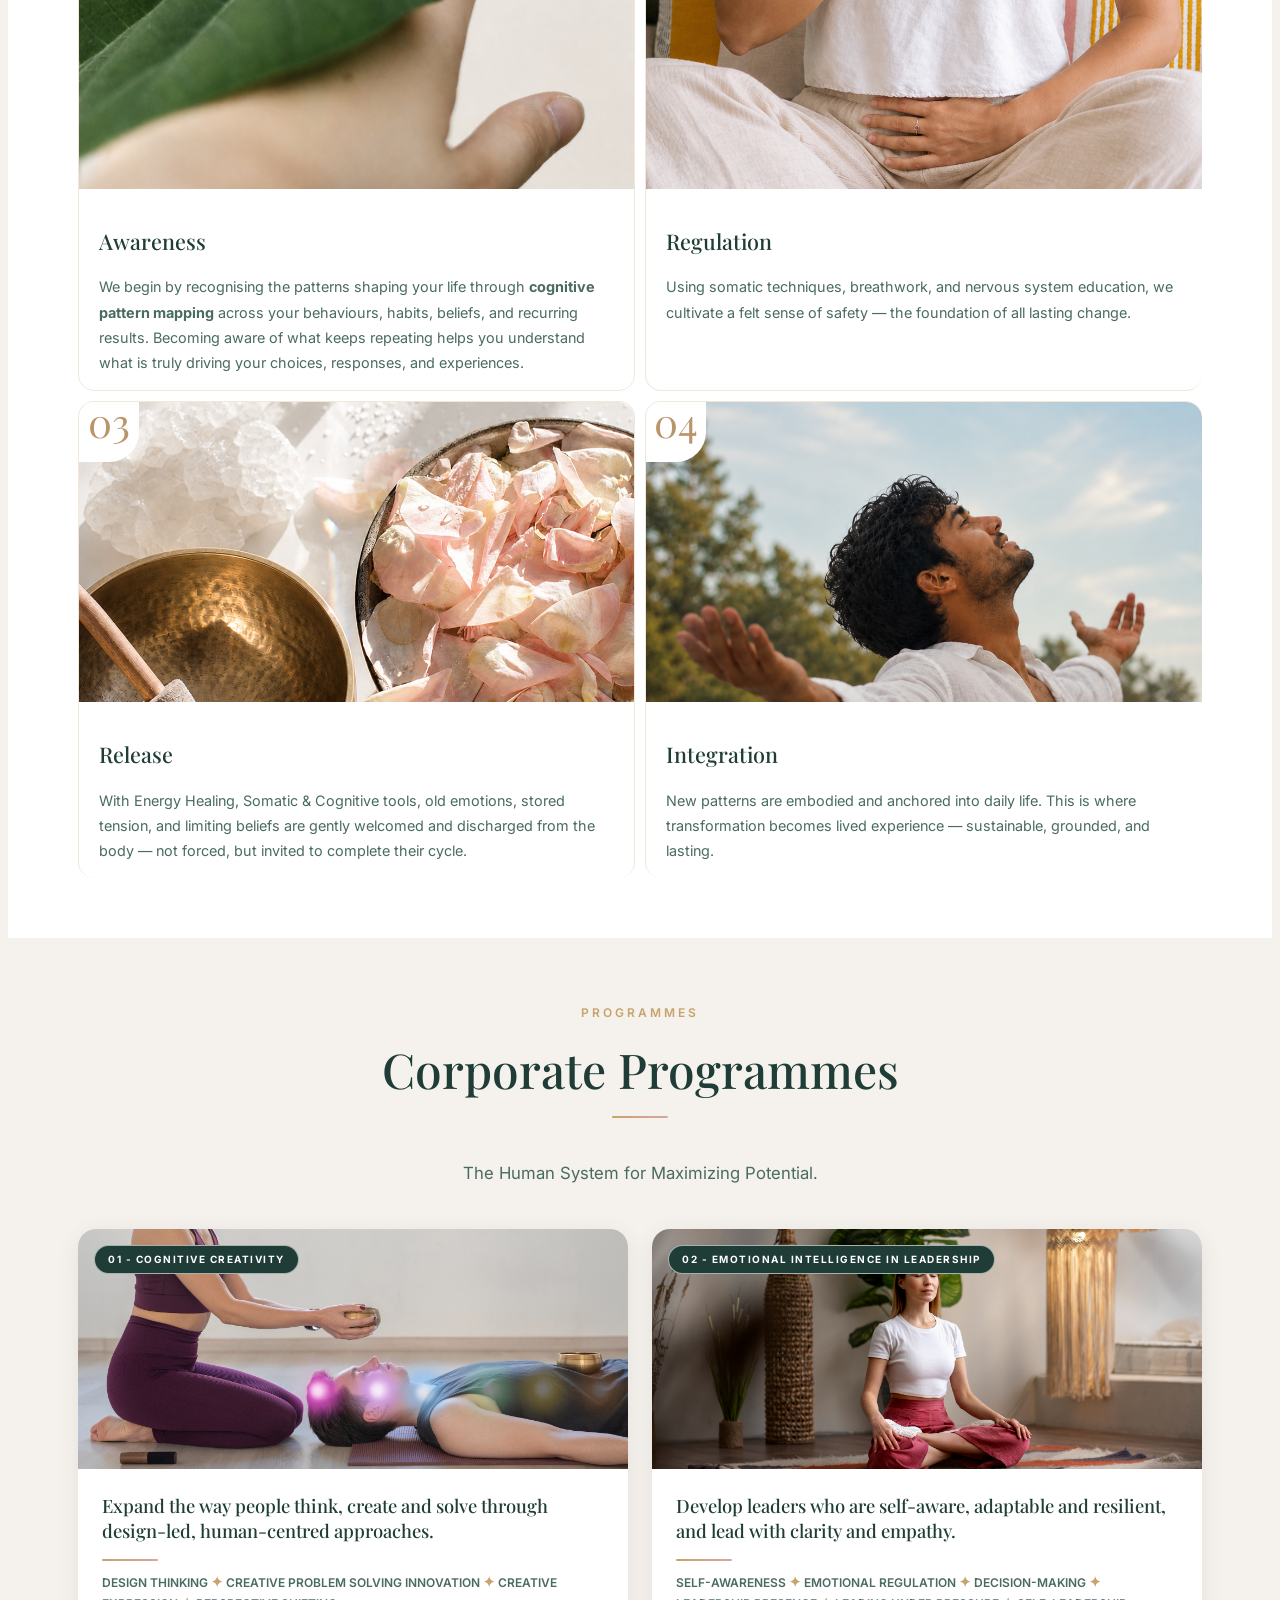
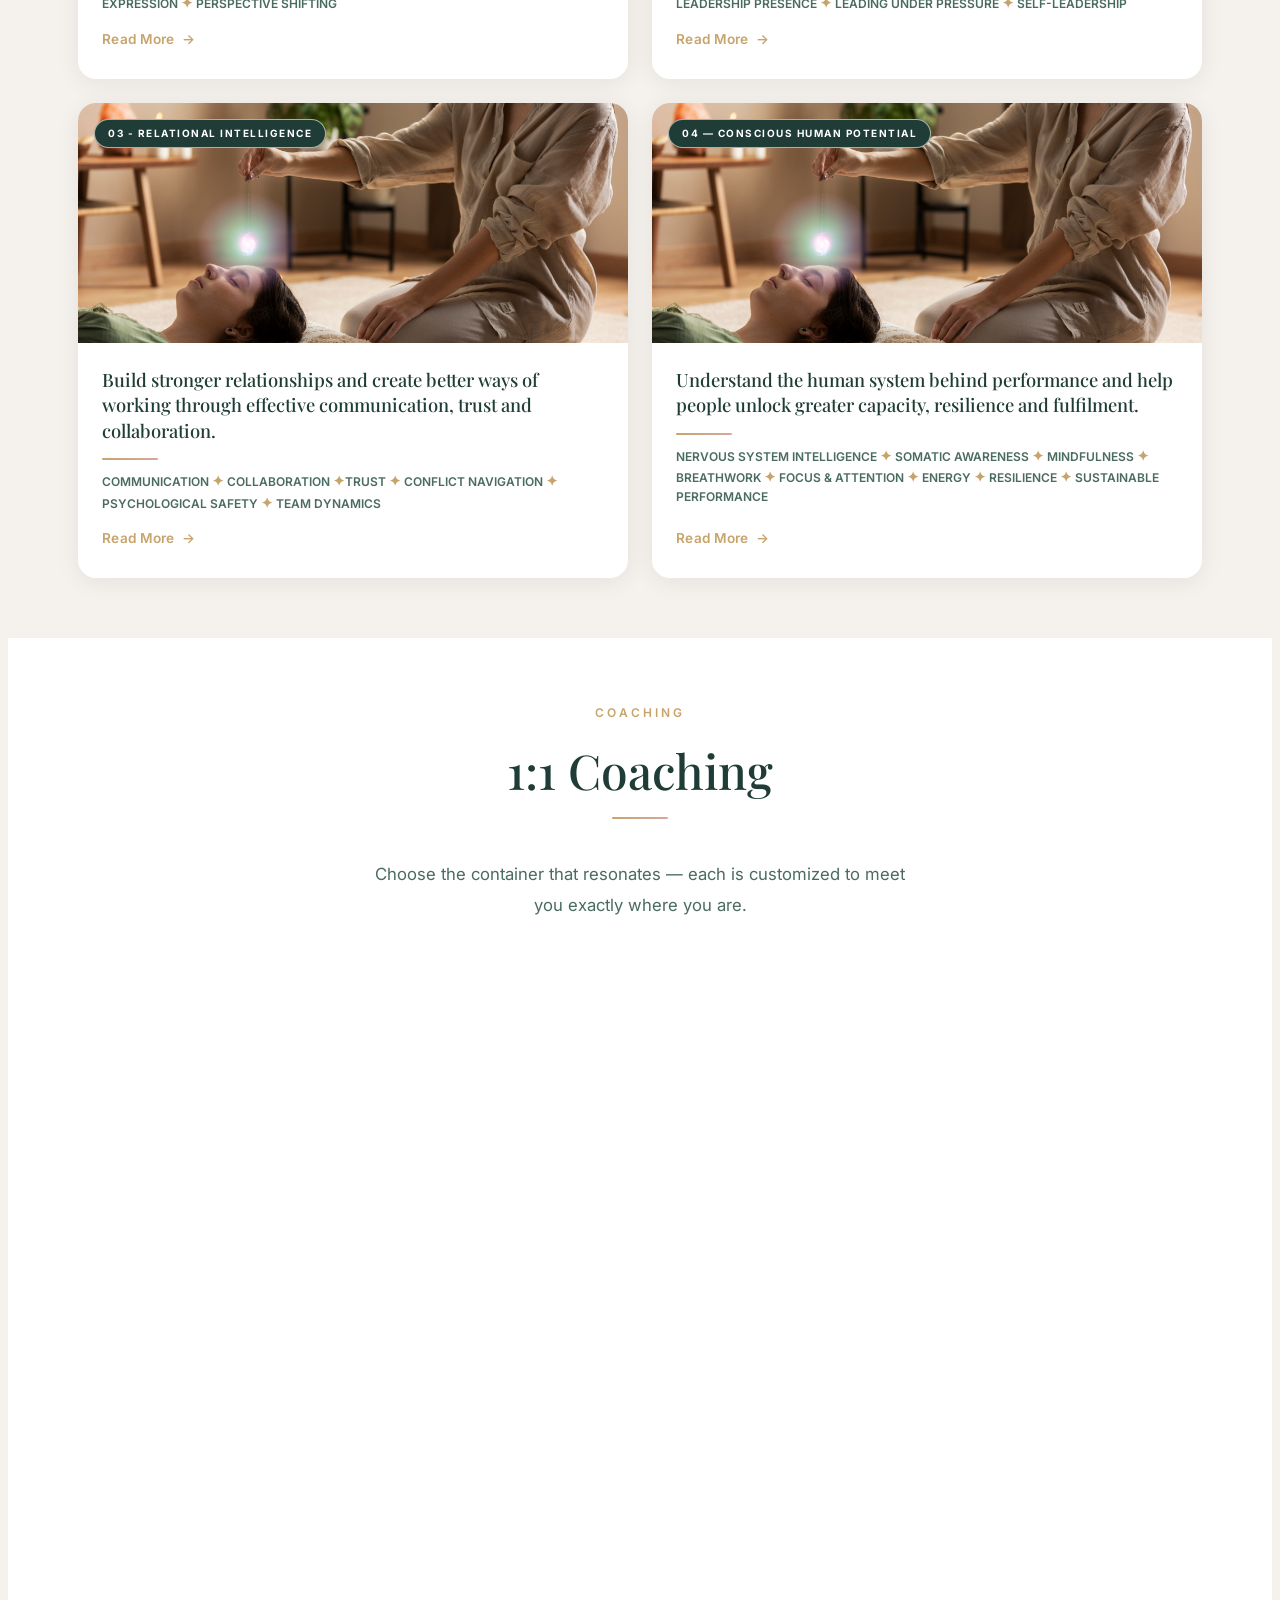
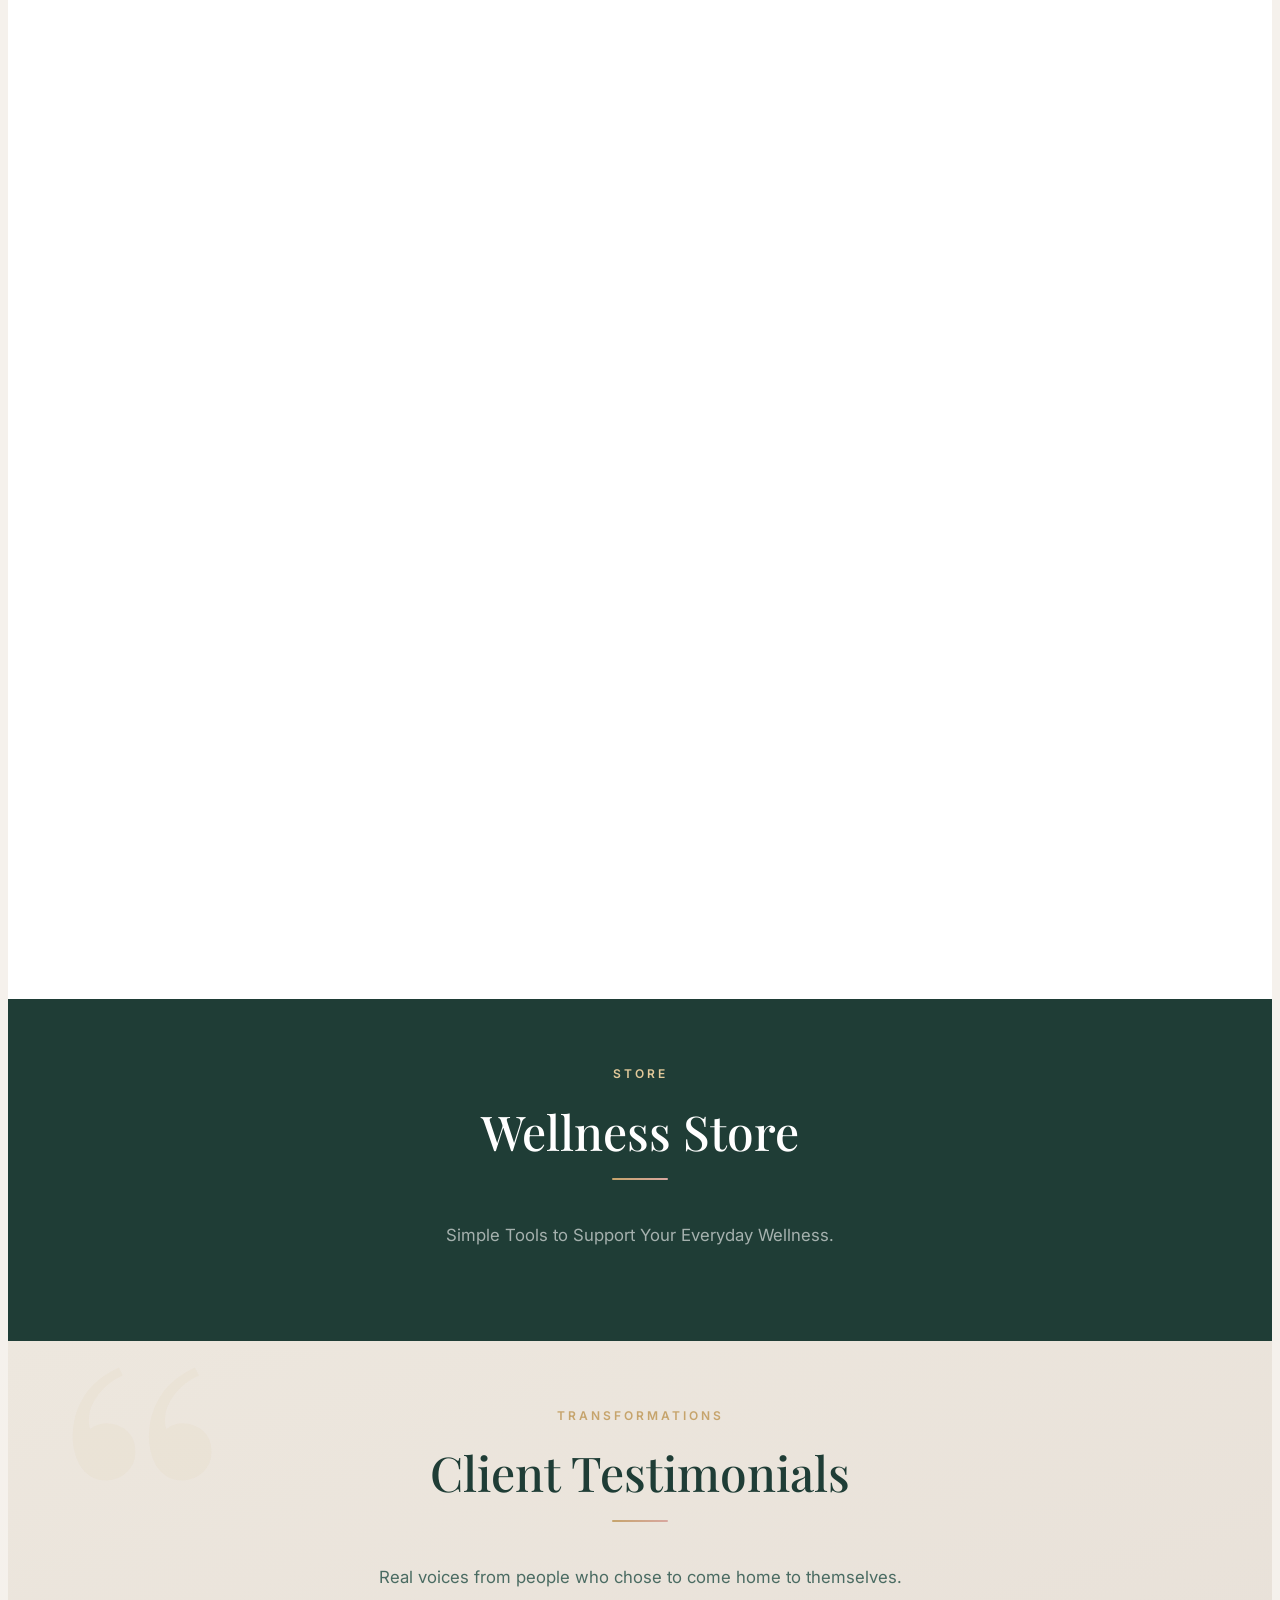
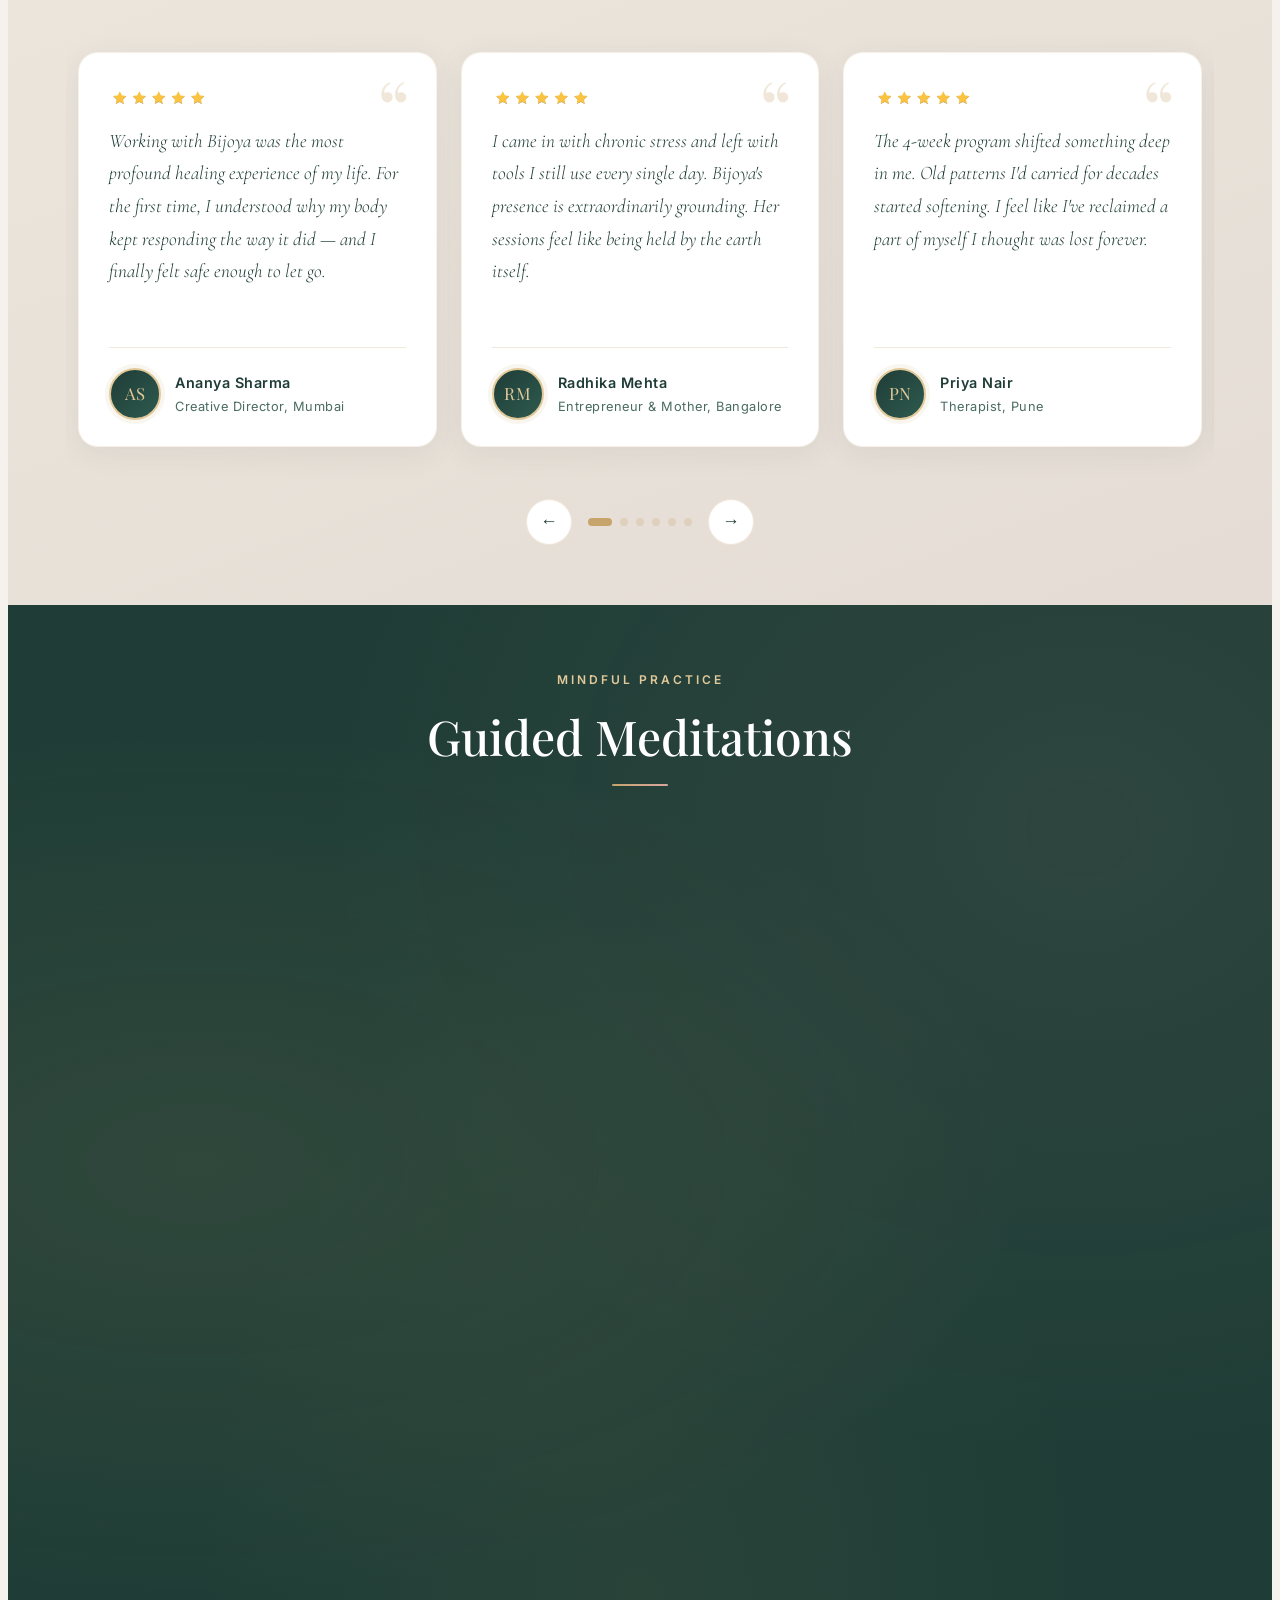
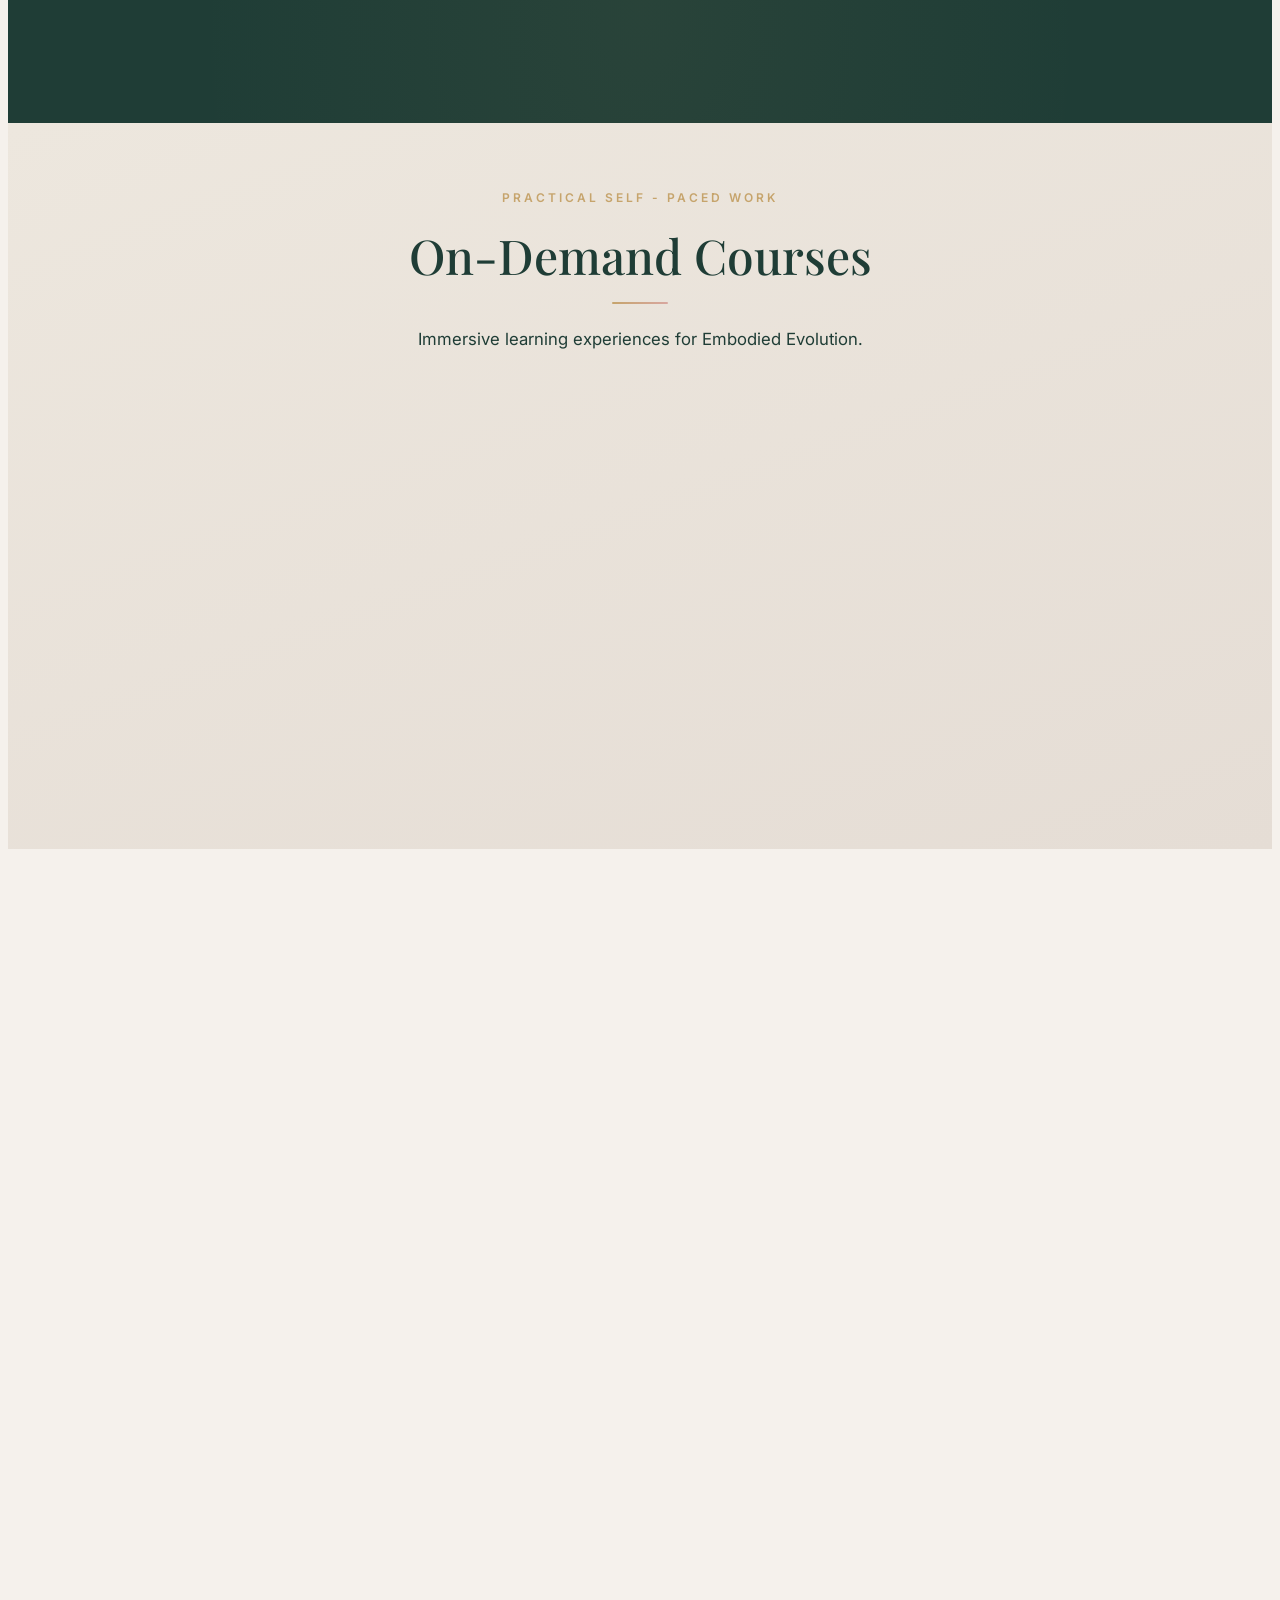
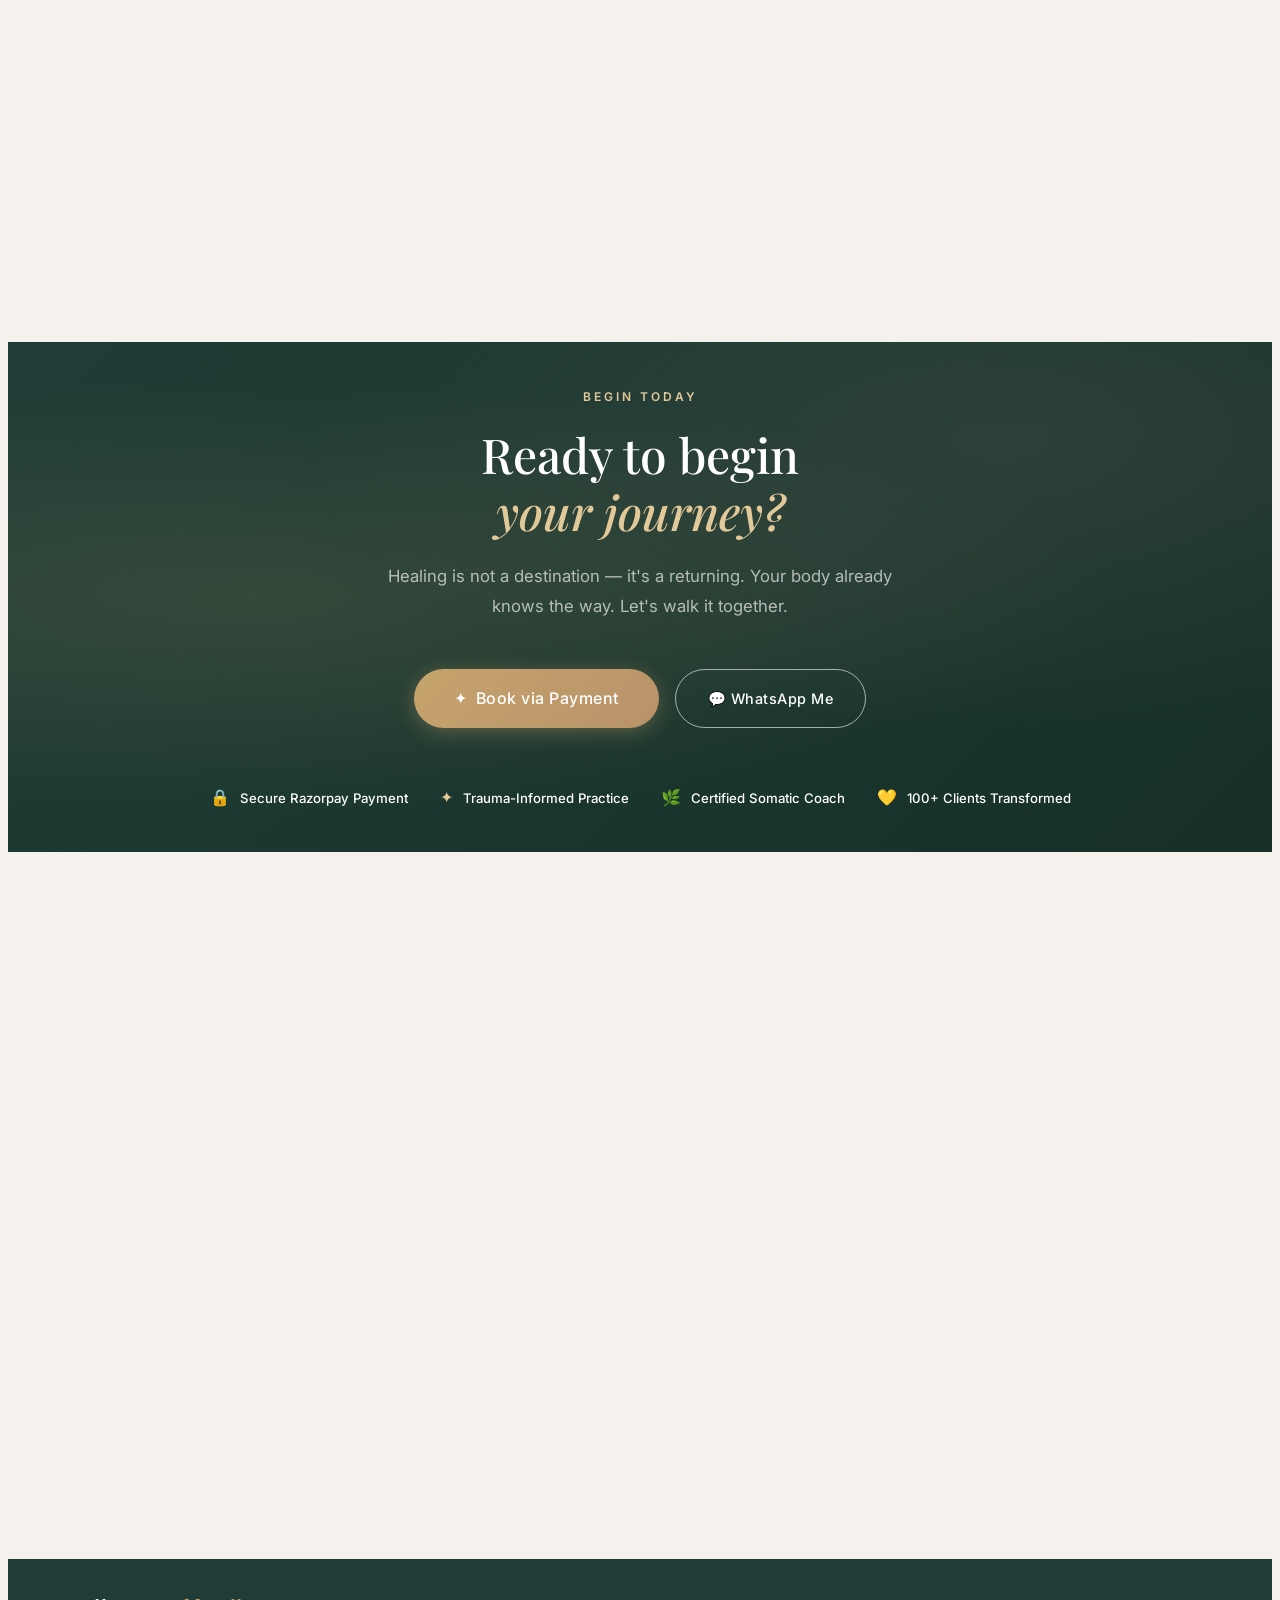
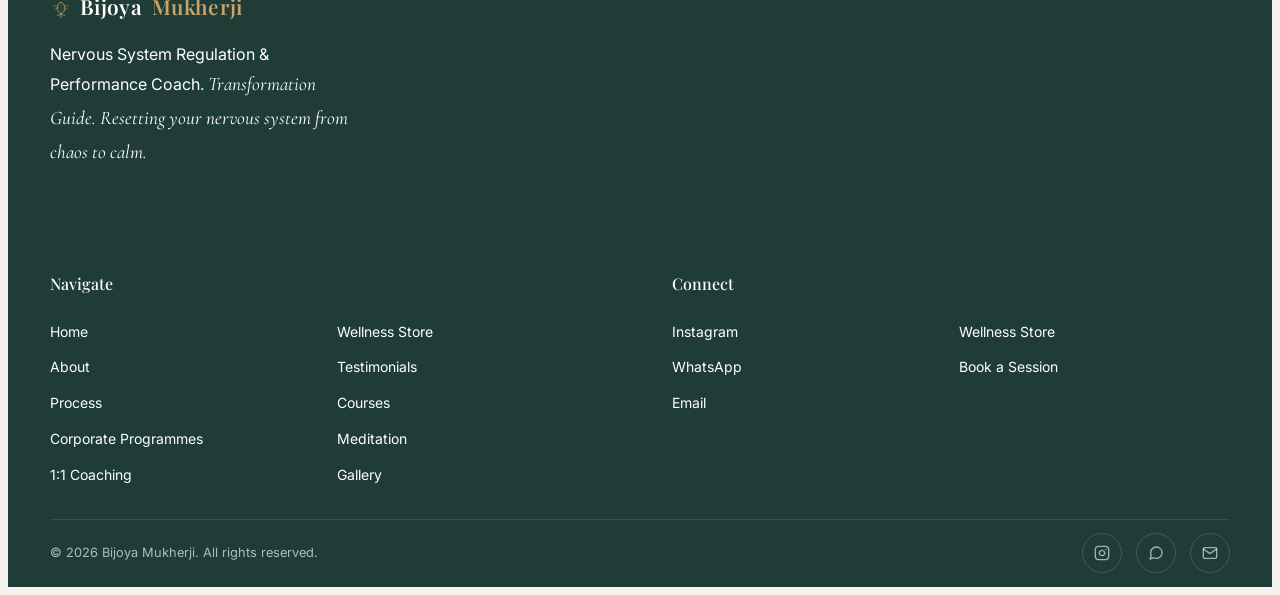
==== commit b346fd7b: "Updated changes for latest UI" ====
--- a/index.html
+++ b/index.html
@@ -559,7 +559,7 @@
 
 <!-- ═══════════════════════════════════════════ Coaching -->
 <section class="section" id="coaching">
-  <div class="container">
+  <div class="container container-fluid">
     <div class="process-header">
       <span class="section-label">Coaching</span>
       <h2 class="section-title">1:1 Coaching</h2>
@@ -567,6 +567,276 @@
       <p class="section-sub">Choose the container that resonates — each is customized to meet you exactly where you are.</p>
     </div>
      <div class="pricing-grid">
+
+      <div class="price-card fade-up">
+        <div class="price-head">
+          <p class="price-label">Single Session</p>
+          <h3>1:1 Online Clarity Session</h3>
+          <p>A fully personalised 60-minute session to address what's most alive for you — regulation, release, or clarity.</p>
+        </div>
+        <div class="price-cost">
+          <div class="price-amount"><sup>₹</sup>3,999</div>
+          <p class="price-period">per session · 60 minutes</p>
+        </div>
+        <div class="price-divider"></div>
+        <div class="price-body">
+          <ul class="price-features">
+            <li class="price-feature"><span class="price-check">✦</span> A space to be fully heard, seen & understood.</li>
+            <li class="price-feature"><span class="price-check">✦</span> Root-cause assessment of your patterns & challenges.</li>
+            <li class="price-feature"><span class="price-check">✦</span> Nervous System assessment.</li>
+            <li class="price-feature"><span class="price-check">✦</span> Somatic grounding & meditation.</li>
+            <li class="price-feature"><span class="price-check">✦</span> Releasing limiting beliefs.</li>
+            <li class="price-feature"><span class="price-check">✦</span> Clarity on your next steps & way forward.</li>
+          </ul>
+        </div>
+        <a href="https://rzp.io/l/placeholder" target="_blank" class="btn btn-secondary">Book Now</a>
+      </div>
+
+      <div class="price-card featured fade-up fade-up-delay-1">
+        <span class="popular-badge">Most Popular</span>
+        <div class="price-head">
+          <p class="price-label">Somatic Yoga</p>
+          <h3>6-Week Reset &amp; Realign Programme</h3>
+          <p>A transformative 12-hour container for meaningful, lasting change — with energy healing, somatic tools, and structured integration.</p>
+        </div>
+        <div class="price-cost">
+          <div class="price-amount"><sup>₹</sup>48,000</div>
+          <p class="price-period">6 weeks · 12 hrs of sessions</p>
+        </div>
+        <div class="price-divider"></div>
+        <div class="price-body">
+          <ul class="price-features">
+            <li class="price-feature"><span class="price-check">✦</span> 12 hrs of 1:1 sessions</li>
+            <li class="price-feature"><span class="price-check">✦</span> Energy Healing Sessions</li>
+            <li class="price-feature"><span class="price-check">✦</span> Nervous system mapping</li>
+             <li class="price-feature"><span class="price-check">✦</span> Yoga Breathwork & Meditation</li>          
+            <li class="price-feature"><span class="price-check">✦</span> WhatsApp check-ins</li>
+            <li class="price-feature"><span class="price-check">✦</span> Resource Book</li>          
+           <li class="price-feature"><span class="price-check">✦</span> Integration workbook</li>
+          </ul>
+        </div>
+        <a href="https://rzp.io/l/placeholder" target="_blank" class="btn btn-primary">Book Now</a>
+      </div>
+
+      <div class="price-card fade-up fade-up-delay-2">
+        <div class="price-head">
+          <p class="price-label">Complete Journey</p>
+          <h3>Deep Transformation</h3>
+          <p>The most comprehensive offering — 3 months, 21 hours of healing. For those ready to transform at the deepest level.</p>
+        </div>
+        <div class="price-cost">
+          <div class="price-amount price-amount-text">Connect to Discuss</div>
+          <p class="price-period">21 hours of focused 1:1 transformation.</p>
+        </div>
+        <div class="price-divider"></div>
+        <div class="price-body">
+          <ul class="price-features">
+            <li class="price-feature"><span class="price-check">✦</span> 21 hrs of 1:1 Goal oriented sessions.</li>
+            <li class="price-feature"><span class="price-check">✦</span> Deep Cognitive Techniques for Repatterning.</li>
+            <li class="price-feature"><span class="price-check">✦</span> Somatic Yoga, Breathwork, Mindset Meditations. </li>
+            <li class="price-feature"><span class="price-check">✦</span> Energy Healing Plan.</li>
+            <li class="price-feature"><span class="price-check">✦</span> Priority WhatsApp Support.</li>
+            <li class="price-feature"><span class="price-check">✦</span> Lifetime Resource book access.</li>
+          </ul>
+          <ul class="price-levels">
+            <li><span class="price-level-tag">Level 2</span><strong>Rise & Elevate</strong> — Shift patterns & build capacity.</li>
+            <li><span class="price-level-tag">Level 3</span><strong>Own your Power</strong> — Embody change & expand possibilities.</li>
+            <li><span class="price-level-tag">Level 4</span><strong>Leadership Mastery</strong> — Master yourself & lead consciously. Create boldly.</li>
+          </ul>
+        </div>
+        <a href="https://wa.me/91XXXXXXXXXX" target="_blank" class="btn btn-secondary">WhatsApp Me</a>
+      </div>
+
+      <div class="price-card fade-up fade-up-delay-3" style="border-color: rgba(216,167,160,0.5); background: linear-gradient(160deg, #FDFAF6, #F8F3EC);">
+        <div class="price-head">
+          <p class="price-label" style="color: var(--rose);">In-Person Session</p>
+          <h3>Aura Cleansing Pranic Healing</h3>
+          <p>A powerful in-person energy healing session to scan, clear, and rebalance your aura and chakra system.</p>
+        </div>
+        <div class="price-cost">
+          <div class="price-amount"><sup>₹</sup>6,000</div>
+          <p class="price-period">90 minutes per session. In-person.</p>
+        </div>
+        <div class="price-divider"></div>
+        <div class="price-body">
+          <ul class="price-features">
+            <li class="price-feature"><span class="price-check" style="color:var(--rose);">✦</span> Personalised pranic healing sessions.</li>
+            <li class="price-feature"><span class="price-check" style="color:var(--rose);">✦</span> Deep energy scanning (chakras & aura).</li>
+            <li class="price-feature"><span class="price-check" style="color:var(--rose);">✦</span> Clearing energetic blockages & residue.</li>
+            <li class="price-feature"><span class="price-check" style="color:var(--rose);">✦</span> Energising & protecting your energy field.</li>
+            <li class="price-feature"><span class="price-check" style="color:var(--rose);">✦</span> Chakra Grounding Meditation.</li>
+            <li class="price-feature"><span class="price-check" style="color:var(--rose);">✦</span> Deep emotional healing & inner stability.</li>
+          </ul>
+        </div>
+        <a href="https://wa.me/91XXXXXXXXXX" target="_blank" class="btn btn-secondary">Book In-Person</a>
+      </div>
+
+    </div>
+
+  </div>
+</section>
+
+<!-- ═══════════════════════════════════════════ wellness store -->
+<section class="section" id="wellnessstore">
+  <div class="container">
+    <div class="meditation-header">
+      <span class="section-label">Store</span>
+      <h2 class="section-title">Wellness Store</h2>
+      <div class="divider"></div>
+      <p class="section-sub">Simple Tools to Support Your Everyday Wellness.</p>
+    </div>
+
+  </div>
+</section>
+
+<!-- ═══════════════════════════════════════════ TESTIMONIALS -->
+<section class="section" id="testimonials">
+  <div class="container">
+    <div class="testimonials-header">
+      <span class="section-label">TRANSFORMATIONS</span>
+      <h2 class="section-title">Client Testimonials</h2>
+      <div class="divider"></div>
+      <p class="section-sub">Real voices from people who chose to come home to themselves.</p>
+    </div>
+
+    <div class="slider-wrap">
+      <div class="slider-track" id="sliderTrack">
+
+        <div class="testi-card">
+          <div class="testi-inner">
+            <div class="testi-stars star5"></div>
+            <p class="testi-quote">Working with Bijoya was the most profound healing experience of my life. For the first time, I understood why my body kept responding the way it did — and I finally felt safe enough to let go.</p>
+            <div class="testi-author">
+              <span class="testi-avatar testi-initials">AS</span>
+              <div>
+                <p class="testi-name">Ananya Sharma</p>
+                <p class="testi-role">Creative Director, Mumbai</p>
+              </div>
+            </div>
+          </div>
+        </div>
+
+        <div class="testi-card">
+          <div class="testi-inner">
+            <div class="testi-stars star5"></div>
+            <p class="testi-quote">I came in with chronic stress and left with tools I still use every single day. Bijoya's presence is extraordinarily grounding. Her sessions feel like being held by the earth itself.</p>
+            <div class="testi-author">
+              <span class="testi-avatar testi-initials">RM</span>
+              <div>
+                <p class="testi-name">Radhika Mehta</p>
+                <p class="testi-role">Entrepreneur & Mother, Bangalore</p>
+              </div>
+            </div>
+          </div>
+        </div>
+
+        <div class="testi-card">
+          <div class="testi-inner">
+            <div class="testi-stars star5"></div>
+            <p class="testi-quote">The 4-week program shifted something deep in me. Old patterns I'd carried for decades started softening. I feel like I've reclaimed a part of myself I thought was lost forever.</p>
+            <div class="testi-author">
+              <span class="testi-avatar testi-initials">PN</span>
+              <div>
+                <p class="testi-name">Priya Nair</p>
+                <p class="testi-role">Therapist, Pune</p>
+              </div>
+            </div>
+          </div>
+        </div>
+
+        <div class="testi-card">
+          <div class="testi-inner">
+            <div class="testi-stars star5"></div>
+            <p class="testi-quote">I was skeptical at first — I'd tried everything. But Bijoya's approach is different. It's not about fixing yourself. It's about coming home to yourself. That distinction changed everything for me.</p>
+            <div class="testi-author">
+              <span class="testi-avatar testi-initials">KS</span>
+              <div>
+                <p class="testi-name">Kavitha Sundaram</p>
+                <p class="testi-role">Architect & Wellness Seeker, Chennai</p>
+              </div>
+            </div>
+          </div>
+        </div>
+
+        <div class="testi-card">
+          <div class="testi-inner">
+            <div class="testi-stars star5"></div>
+            <p class="testi-quote">Your ability to ask the right questions, challenge my beliefs, and hold me accountable helped me grow in ways I didn't expect. Thank you for celebrating my progress, no matter how small, and reminding me of my own strength.</p>
+            <div class="testi-author">
+              <img class="testi-avatar" src="[data-uri]" alt="Sanya Khan" />
+              <div>
+                <p class="testi-name">Sanya Khan</p>
+                <p class="testi-role">Lawyer, 32 · Nainital</p>
+              </div>
+            </div>
+          </div>
+        </div>
+
+
+        <div class="testi-card">
+          <div class="testi-inner">
+            <div class="testi-stars star5"></div>
+            <p class="testi-quote">With healing my Nervous System, I am able to release my past and grow at work in ways I couldn't have imagined.</p>
+            <div class="testi-author">
+              <img class="testi-avatar" src="[data-uri]" alt="Neha Chaturvedi" />
+              <div>
+                <p class="testi-name">Neha Chaturvedi</p>
+                <p class="testi-role">Associate Director, Private Sector · 37</p>
+              </div>
+            </div>
+          </div>
+        </div>
+
+        <div class="testi-card">
+          <div class="testi-inner">
+            <div class="testi-stars star5"></div>
+            <p class="testi-quote">I have now learnt how to draw boundaries and live joyfully with others. Thank you Bijoya for helping me realise my worth.</p>
+            <div class="testi-author">
+              <img class="testi-avatar" src="[data-uri]" alt="Palak Jain" />
+              <div>
+                <p class="testi-name">Palak Jain</p>
+                <p class="testi-role">Photographer · Hyderabad</p>
+              </div>
+            </div>
+          </div>
+        </div>
+
+        <div class="testi-card">
+          <div class="testi-inner">
+            <div class="testi-stars star5"></div>
+            <p class="testi-quote">Today, my relationships and work-life balance are at a strong 8/10. I now see challenges as teachers instead of threats.</p>
+            <div class="testi-author">
+              <img class="testi-avatar" src="[data-uri]" alt="Shini Gupta" />
+              <div>
+                <p class="testi-name">Shini Gupta</p>
+                <p class="testi-role">EI Career Coach, 42 · Hyderabad</p>
+              </div>
+            </div>
+          </div>
+        </div>
+
+      </div>
+    </div>
+
+    <div class="slider-controls">
+      <button class="slider-btn" id="prevBtn">←</button>
+      <div class="slider-dots" id="sliderDots"></div>
+      <button class="slider-btn" id="nextBtn">→</button>
+    </div>
+  </div>
+</section>
+
+<!-- ═══════════════════════════════════════════ WORK WITH ME -->
+<section class="section d-none-view" id="work">
+  <div class="container">
+    <div class="work-header">
+      <span class="section-label">Offerings</span>
+      <h2 class="section-title">Work With Me</h2>
+      <div class="divider"></div>
+      <p class="section-sub">Choose the container that resonates — each is <strong><i>customized</i></strong> to meet you exactly where you are.</p>
+    </div>
+
+    <div class="pricing-grid">
 
       <div class="price-card fade-up">
         <p class="price-label">Single Session</p>
@@ -589,224 +859,7 @@
       <div class="price-card featured fade-up fade-up-delay-1">
         <span class="popular-badge">Most Popular</span>
         <p class="price-label">Somatic Yoga</p>
-        <h3>6 - Week Reset & Realign Programme</h3>
-        <p>A transformative 12-hour container for meaningful, lasting change — with energy healing, somatic tools, and structured integration.</p>
-        <div class="price-amount"><sup>₹</sup>48,000</div>
-        <p class="price-period">6 weeks · 12 hrs of sessions</p>
-        <div class="price-divider"></div>
-        <ul class="price-features">
-          <li class="price-feature"><span class="price-check">✦</span> 12 hrs of 1:1 sessions</li>
-          <li class="price-feature"><span class="price-check">✦</span> Energy Healing Sessions</li>
-          <li class="price-feature"><span class="price-check">✦</span> Nervous system mapping</li>
-           <li class="price-feature"><span class="price-check">✦</span> Yoga Breathwork & Meditation</li>          
-          <li class="price-feature"><span class="price-check">✦</span> WhatsApp check-ins</li>
-          <li class="price-feature"><span class="price-check">✦</span> Resource Book</li>          
-         <li class="price-feature"><span class="price-check">✦</span> Integration workbook</li>
-        </ul>
-        <a href="https://rzp.io/l/placeholder" target="_blank" class="btn btn-primary">Book Now</a>
-      </div>
-
-      <div class="price-card fade-up fade-up-delay-2">
-        <p class="price-label">Complete Journey</p>
-        <h3>Deep Transformation</h3>
-        <p>The most comprehensive offering — 3 months, 21 hours of healing. For those ready to transform at the deepest level.</p>
-        <p><strong>Rise & Elevate</strong> - Level 2 <br> Shift patterns & build capacity. <br>
-        <br><strong>Own your Power. </strong> - Level 3<br> Embody change & expand possibilities.<br>
-        <br><strong>Leadership Mastery. </strong> - Level 4<br> Master yourself & lead consciously. Create boldly.
-      </p>
-        <div class="price-amount" style="font-size:1.6rem; letter-spacing:-0.5px;">Connect to Discuss</div>
-        <p class="price-period">21 hours of focused 1:1 transformation.</p>
-        <div class="price-divider"></div>
-        <ul class="price-features">
-          <li class="price-feature"><span class="price-check">✦</span> 21 hrs of 1:1 Goal oriented sessions.</li>
-          <li class="price-feature"><span class="price-check">✦</span> Deep Cognitive Techniques for Repatterning.</li>
-          <li class="price-feature"><span class="price-check">✦</span> Somatic Yoga, Breathwork, Mindset Meditations. </li>
-          <li class="price-feature"><span class="price-check">✦</span> Energy Healing Plan.</li>
-          <li class="price-feature"><span class="price-check">✦</span> Priority WhatsApp Support.</li>
-          <li class="price-feature"><span class="price-check">✦</span> Lifetime Resource book access.</li>
-        </ul>
-        <a href="https://wa.me/91XXXXXXXXXX" target="_blank" class="btn btn-secondary">WhatsApp Me</a>
-      </div>
-
-      <div class="price-card fade-up fade-up-delay-3" style="border-color: rgba(216,167,160,0.5); background: linear-gradient(160deg, #FDFAF6, #F8F3EC);">
-        <p class="price-label" style="color: var(--rose);">In-Person Session</p>
-        <h3>Aura Cleansing Pranic Healing</h3>
-        <p>A powerful in-person energy healing session to scan, clear, and rebalance your aura and chakra system.</p>
-        <div class="price-amount"><sup>₹</sup>6,000</div>
-        <p class="price-period">90 minutes per session. In - person. </p>
-        <div class="price-divider"></div>
-        <ul class="price-features">
-          <li class="price-feature"><span class="price-check" style="color:var(--rose);">✦</span> Personalised pranic healing sessions.</li>
-          <li class="price-feature"><span class="price-check" style="color:var(--rose);">✦</span> Deep energy scanning (chakras & aura).</li>
-          <li class="price-feature"><span class="price-check" style="color:var(--rose);">✦</span> Clearing energetic blockages & residue.</li>
-          <li class="price-feature"><span class="price-check" style="color:var(--rose);">✦</span> Energising & protecting your energy field.</li>
-          <li class="price-feature"><span class="price-check" style="color:var(--rose);">✦</span> Chakra Grounding Meditation.</li>
-          <li class="price-feature"><span class="price-check" style="color:var(--rose);">✦</span> Deep emotional healing & inner stability.</li>
-        </ul>
-        <a href="https://wa.me/91XXXXXXXXXX" target="_blank" class="btn btn-secondary">Book In-Person</a>
-      </div>
-
-    </div>
-
-  </div>
-</section>
-
-<!-- ═══════════════════════════════════════════ wellness store -->
-<section class="section" id="wellnessstore">
-  <div class="container">
-    <div class="meditation-header">
-      <span class="section-label">Store</span>
-      <h2 class="section-title">Wellness Store</h2>
-      <div class="divider"></div>
-      <p class="section-sub">Simple Tools to Support Your Everyday Wellness.</p>
-    </div>
-
-  </div>
-</section>
-
-<!-- ═══════════════════════════════════════════ TESTIMONIALS -->
-<section class="section" id="testimonials">
-  <div class="container">
-    <div class="testimonials-header">
-      <span class="section-label">TRANSFORMATIONS</span>
-      <h2 class="section-title">Client Testimonials</h2>
-      <div class="divider"></div>
-      <p class="section-sub">Real voices from people who chose to come home to themselves.</p>
-    </div>
-
-    <div class="slider-wrap">
-      <div class="slider-track" id="sliderTrack">
-
-        <div class="testi-card">
-          <div class="testi-inner">
-            <div class="testi-stars star5"></div>
-            <p class="testi-quote">Working with Bijoya was the most profound healing experience of my life. For the first time, I understood why my body kept responding the way it did — and I finally felt safe enough to let go.</p>
-            <div class="testi-divider"></div>
-            <p class="testi-name">Ananya Sharma</p>
-            <p class="testi-role">Creative Director, Mumbai</p>
-          </div>
-        </div>
-
-        <div class="testi-card">
-          <div class="testi-inner">
-             <div class="testi-stars star5"></div>
-            <p class="testi-quote">I came in with chronic stress and left with tools I still use every single day. Bijoya's presence is extraordinarily grounding. Her sessions feel like being held by the earth itself.</p>
-            <div class="testi-divider"></div>
-            <p class="testi-name">Radhika Mehta</p>
-            <p class="testi-role">Entrepreneur & Mother, Bangalore</p>
-          </div>
-        </div>
-
-        <div class="testi-card">
-          <div class="testi-inner">
-             <div class="testi-stars star5"></div>
-            <p class="testi-quote">The 4-week program shifted something deep in me. Old patterns I'd carried for decades started softening. I feel like I've reclaimed a part of myself I thought was lost forever.</p>
-            <div class="testi-divider"></div>
-            <p class="testi-name">Priya Nair</p>
-            <p class="testi-role">Therapist, Pune</p>
-          </div>
-        </div>
-
-        <div class="testi-card">
-          <div class="testi-inner">
-             <div class="testi-stars star5"></div>
-            <p class="testi-quote">I was skeptical at first — I'd tried everything. But Bijoya's approach is different. It's not about fixing yourself. It's about coming home to yourself. That distinction changed everything for me.</p>
-            <div class="testi-divider"></div>
-            <p class="testi-name">Kavitha Sundaram</p>
-            <p class="testi-role">Architect & Wellness Seeker, Chennai</p>
-          </div>
-        </div>
-
-        <div class="testi-card">
-          <div class="testi-inner">
-            <img class="testi-avatar" src="[data-uri]" alt="Sanya Khan" />
-             <div class="testi-stars star5"></div>
-            <p class="testi-quote">Your ability to ask the right questions, challenge my beliefs, and hold me accountable helped me grow in ways I didn't expect. Thank you for celebrating my progress, no matter how small, and reminding me of my own strength.</p>
-            <div class="testi-divider"></div>
-            <p class="testi-name">Sanya Khan</p>
-            <p class="testi-role">Lawyer, 32 · Nainital</p>
-          </div>
-        </div>
-
-
-        <div class="testi-card">
-          <div class="testi-inner">
-            <img class="testi-avatar" src="[data-uri]" alt="Neha Chaturvedi" />
-             <div class="testi-stars star5"></div>
-            <p class="testi-quote">With healing my Nervous System, I am able to release my past and grow at work in ways I couldn't have imagined.</p>
-            <div class="testi-divider"></div>
-            <p class="testi-name">Neha Chaturvedi</p>
-            <p class="testi-role">Associate Director, Private Sector · 37</p>
-          </div>
-        </div>
-
-        <div class="testi-card">
-          <div class="testi-inner">
-            <img class="testi-avatar" src="[data-uri]" alt="Palak Jain" />
-             <div class="testi-stars star5"></div>
-            <p class="testi-quote">I have now learnt how to draw boundaries and live joyfully with others. Thank you Bijoya for helping me realise my worth.</p>
-            <div class="testi-divider"></div>
-            <p class="testi-name">Palak Jain</p>
-            <p class="testi-role">Photographer · Hyderabad</p>
-          </div>
-        </div>
-
-        <div class="testi-card">
-          <div class="testi-inner">
-            <img class="testi-avatar" src="[data-uri]" alt="Shini Gupta" />
-              <div class="testi-stars star5"></div>
-            <p class="testi-quote">Today, my relationships and work-life balance are at a strong 8/10. I now see challenges as teachers instead of threats.</p>
-            <div class="testi-divider"></div>
-            <p class="testi-name">Shini Gupta</p>
-            <p class="testi-role">EI Career Coach, 42 · Hyderabad</p>
-          </div>
-        </div>
-
-      </div>
-    </div>
-
-    <div class="slider-controls">
-      <button class="slider-btn" id="prevBtn">←</button>
-      <div class="slider-dots" id="sliderDots"></div>
-      <button class="slider-btn" id="nextBtn">→</button>
-    </div>
-  </div>
-</section>
-
-<!-- ═══════════════════════════════════════════ WORK WITH ME -->
-<section class="section d-none-view" id="work">
-  <div class="container">
-    <div class="work-header">
-      <span class="section-label">Offerings</span>
-      <h2 class="section-title">Work With Me</h2>
-      <div class="divider"></div>
-      <p class="section-sub">Choose the container that resonates — each is <strong><i>customized</i></strong> to meet you exactly where you are.</p>
-    </div>
-
-    <div class="pricing-grid">
-
-      <div class="price-card fade-up">
-        <p class="price-label">Single Session</p>
-        <h3>1:1 Online Clarity Session</h3>
-        <p>A fully personalised 60-minute session to address what's most alive for you — regulation, release, or clarity.</p>
-        <div class="price-amount"><sup>₹</sup>3,999</div>
-        <p class="price-period">per session · 60 minutes</p>
-        <div class="price-divider"></div>
-        <ul class="price-features">
-          <li class="price-feature"><span class="price-check">✦</span> A space to be fully heard, seen & understood.</li>
-          <li class="price-feature"><span class="price-check">✦</span> Root-cause assessment of your patterns & challenges.</li>
-          <li class="price-feature"><span class="price-check">✦</span> Nervous System assessment.</li>
-          <li class="price-feature"><span class="price-check">✦</span> Somatic grounding & meditation.</li>
-          <li class="price-feature"><span class="price-check">✦</span> Releasing limiting beliefs.</li>
-          <li class="price-feature"><span class="price-check">✦</span> Clarity on your next steps & way forward.</li>
-        </ul>
-        <a href="https://rzp.io/l/placeholder" target="_blank" class="btn btn-secondary">Book Now</a>
-      </div>
-
-      <div class="price-card featured fade-up fade-up-delay-1">
-        <span class="popular-badge">Most Popular</span>
-        <p class="price-label">Somatic Yoga</p>
-        <h3>6 - Week Reset & Realign Programme</h3>
+        <h3>6-Week Reset &amp; Realign Programme</h3>
         <p>A transformative 12-hour container for meaningful, lasting change — with energy healing, somatic tools, and structured integration.</p>
         <div class="price-amount"><sup>₹</sup>48,000</div>
         <p class="price-period">6 weeks · 12 hrs of sessions</p>
@@ -1599,26 +1652,36 @@
   let current  = 0;
   let autoTimer;
 
-  // Build dots
-  cards.forEach((_, i) => {
-    const d = document.createElement('button');
-    d.className = 'slider-dot' + (i === 0 ? ' active' : '');
-    d.setAttribute('aria-label', `Testimonial ${i + 1}`);
-    d.addEventListener('click', () => goTo(i));
-    dotsEl.appendChild(d);
-  });
-
   const visibleCount = () => window.innerWidth <= 900 ? 1 : 3;
+  const slideCount = () => Math.max(1, cards.length - visibleCount() + 1);
+
+  // Build one dot per reachable slide position
+  function buildDots() {
+    dotsEl.innerHTML = '';
+    for (let i = 0; i < slideCount(); i++) {
+      const d = document.createElement('button');
+      d.className = 'slider-dot';
+      d.setAttribute('aria-label', `Go to testimonial ${i + 1}`);
+      d.addEventListener('click', () => { goTo(i); startAuto(); });
+      dotsEl.appendChild(d);
+    }
+  }
 
   function goTo(n) {
-    const vc = visibleCount();
-    const maxSlide = Math.max(0, cards.length - vc);
-    current = Math.max(0, Math.min(n, maxSlide));
-    track.style.transform = `translateX(-${current * (100 / vc)}%)`;
+    const total = slideCount();
+    current = (n + total) % total;
+    track.style.transform = `translateX(-${current * (100 / visibleCount())}%)`;
     dotsEl.querySelectorAll('.slider-dot').forEach((d, i) => {
       d.classList.toggle('active', i === current);
     });
   }
+
+  buildDots();
+  goTo(0);
+  let lastVc = visibleCount();
+  window.addEventListener('resize', () => {
+    if (visibleCount() !== lastVc) { lastVc = visibleCount(); buildDots(); goTo(current); }
+  });
 
   function startAuto() {
     clearInterval(autoTimer);
--- a/css/index.css
+++ b/css/index.css
@@ -2422,3 +2422,126 @@
       .hamburger { display: flex; }
       .mobile-menu { display: flex; }
     }
+
+    /* ─── FLUID CONTAINER ─────────────────────────── */
+    .container.container-fluid { max-width: none; width: 100%; padding: 0 48px; }
+    @media (max-width: 768px) {
+      .container.container-fluid { padding: 0 20px; }
+    }
+
+    /* ─── 1:1 COACHING: aligned card rows ─────────── */
+    #coaching .pricing-grid {
+      column-gap: 22px;
+      row-gap: 44px;
+      margin-top: 56px;
+    }
+    #coaching .price-card {
+      display: grid;
+      grid-row: span 5;
+      grid-template-rows: subgrid;
+      row-gap: 0;
+      padding: 34px 26px 26px;
+      border-radius: 20px;
+      box-shadow: 0 4px 24px rgba(31,61,54,0.05);
+    }
+    #coaching .price-card.featured { transform: scale(1.03); }
+    #coaching .price-card.featured:hover { transform: scale(1.03) translateY(-6px); }
+    .price-head .price-label { margin-bottom: 10px !important; }
+    .price-head h3 { margin: 10px 0 12px; font-size: 1.45rem; line-height: 1.25; }
+    .price-head > p:not(.price-label) {
+      font-size: 0.875rem; color: var(--text-soft);
+      line-height: 1.7; margin: 0 0 24px;
+    }
+    .price-cost { display: flex; flex-direction: column; justify-content: flex-start; padding-bottom: 22px; }
+    .price-cost .price-amount { margin: 0; }
+    .price-cost .price-period { margin: 8px 0 0; }
+    .price-amount.price-amount-text { font-size: 1.6rem; letter-spacing: -0.3px; line-height: 1.2; }
+    #coaching .price-divider { margin-bottom: 14px; }
+    .price-body { margin-bottom: 26px; }
+    .price-body .price-features { margin: 0; }
+    .price-body .price-feature { padding: 6px 0; line-height: 1.55; }
+    .price-levels {
+      list-style: none;
+      margin: 18px 0 0;
+      padding: 14px 16px;
+      background: rgba(198,164,108,0.08);
+      border: 1px solid var(--border);
+      border-radius: var(--r-sm);
+      display: flex; flex-direction: column; gap: 10px;
+    }
+    .price-levels li { font-size: 0.8rem; color: var(--text-soft); line-height: 1.5; }
+    .price-levels strong { color: var(--text); font-weight: 600; }
+    .price-level-tag {
+      display: block;
+      font-size: 9px; font-weight: 600;
+      letter-spacing: 1.5px; text-transform: uppercase;
+      color: var(--gold);
+      margin-bottom: 2px;
+    }
+    #coaching .price-card.featured .price-head > p:not(.price-label) { color: rgba(255,255,255,0.78); }
+    #coaching .price-card .btn { align-self: end; }
+
+    @media (max-width: 768px) {
+      #coaching .pricing-grid { margin-top: 36px; row-gap: 28px; }
+      #coaching .price-card.featured,
+      #coaching .price-card.featured:hover { transform: none; }
+      .price-cost .price-amount:not(.price-amount-text) { font-size: 2.4rem; }
+    }
+
+    /* ─── TESTIMONIALS: card refresh ──────────────── */
+    .testimonials-header { margin-bottom: 40px; }
+    .slider-wrap { padding: 20px 0 40px; margin: 0 -12px; }
+    .slider-track { align-items: stretch; }
+    .testi-inner {
+      display: flex; flex-direction: column;
+      text-align: left;
+      padding: 34px 30px 26px;
+      border-radius: 20px;
+      box-shadow: 0 6px 30px rgba(31,61,54,0.07);
+      border: 1px solid rgba(198,164,108,0.15);
+      transition: transform 0.35s ease, box-shadow 0.35s ease;
+    }
+    .testi-inner:hover { transform: translateY(-4px); box-shadow: var(--shadow-lg); }
+    .testi-inner::before {
+      position: absolute;
+      top: 22px; right: 26px;
+      font-size: 5rem;
+      margin: 0;
+      opacity: 0.25;
+    }
+    .testi-stars { margin: 0 0 18px; }
+    .testi-quote {
+      flex-grow: 1;
+      font-size: 1.2rem;
+      line-height: 1.7;
+      margin: 0 0 26px;
+    }
+    .testi-author {
+      display: flex; align-items: center; gap: 14px;
+      padding-top: 20px;
+      border-top: 1px solid var(--border);
+    }
+    .testi-author .testi-avatar {
+      width: 52px; height: 52px;
+      margin: 0;
+      flex-shrink: 0;
+      border-width: 2px;
+      box-shadow: 0 0 0 4px rgba(198,164,108,0.1);
+    }
+    .testi-initials {
+      display: inline-flex; align-items: center; justify-content: center;
+      background: linear-gradient(135deg, var(--text), #2E5A4F);
+      color: var(--gold-lt);
+      font-family: 'Playfair Display', serif;
+      font-size: 1.05rem;
+      letter-spacing: 0.5px;
+    }
+    .testi-author .testi-name { margin: 0 0 2px; }
+    .testi-author .testi-role { margin: 0; line-height: 1.4; }
+    .slider-controls { margin-top: 12px; }
+    .slider-dot { border: none; padding: 0; }
+
+    @media (max-width: 768px) {
+      .testi-inner { padding: 28px 22px 22px; }
+      .testi-quote { font-size: 1.1rem; }
+    }
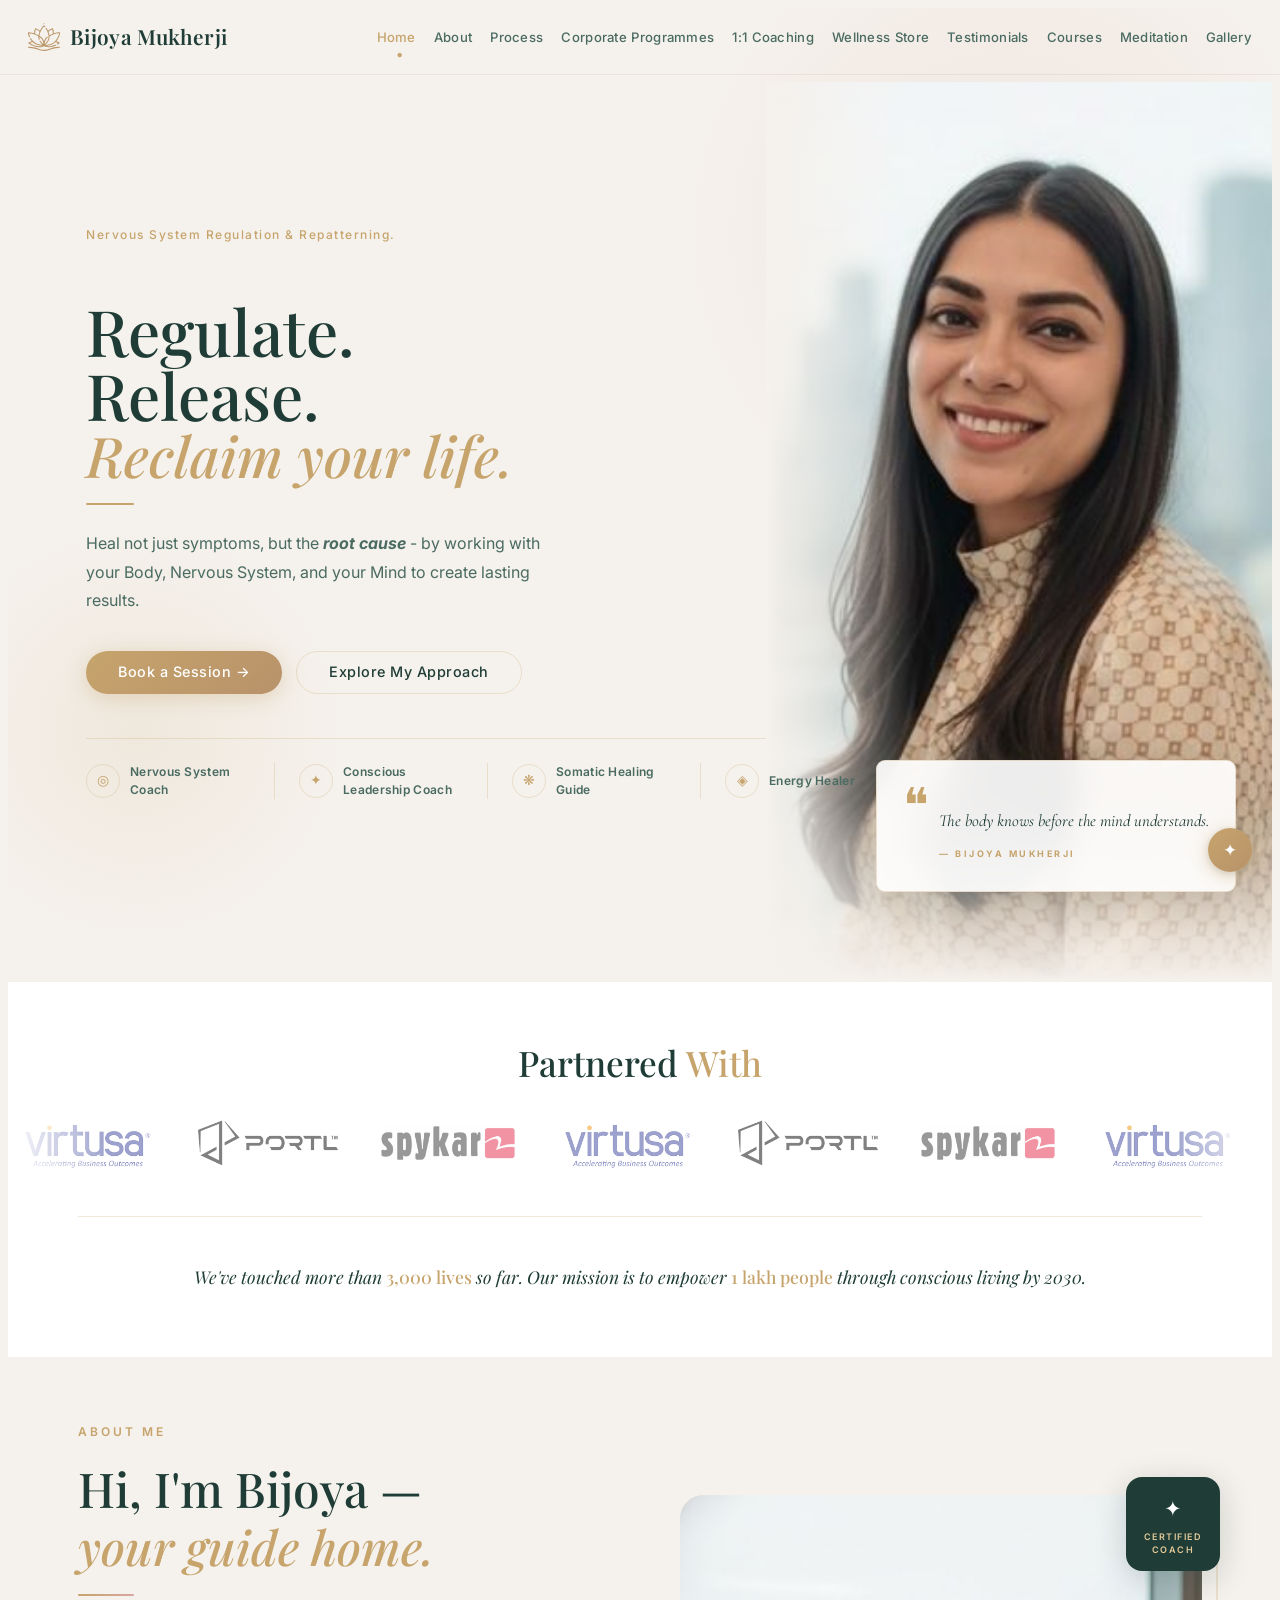
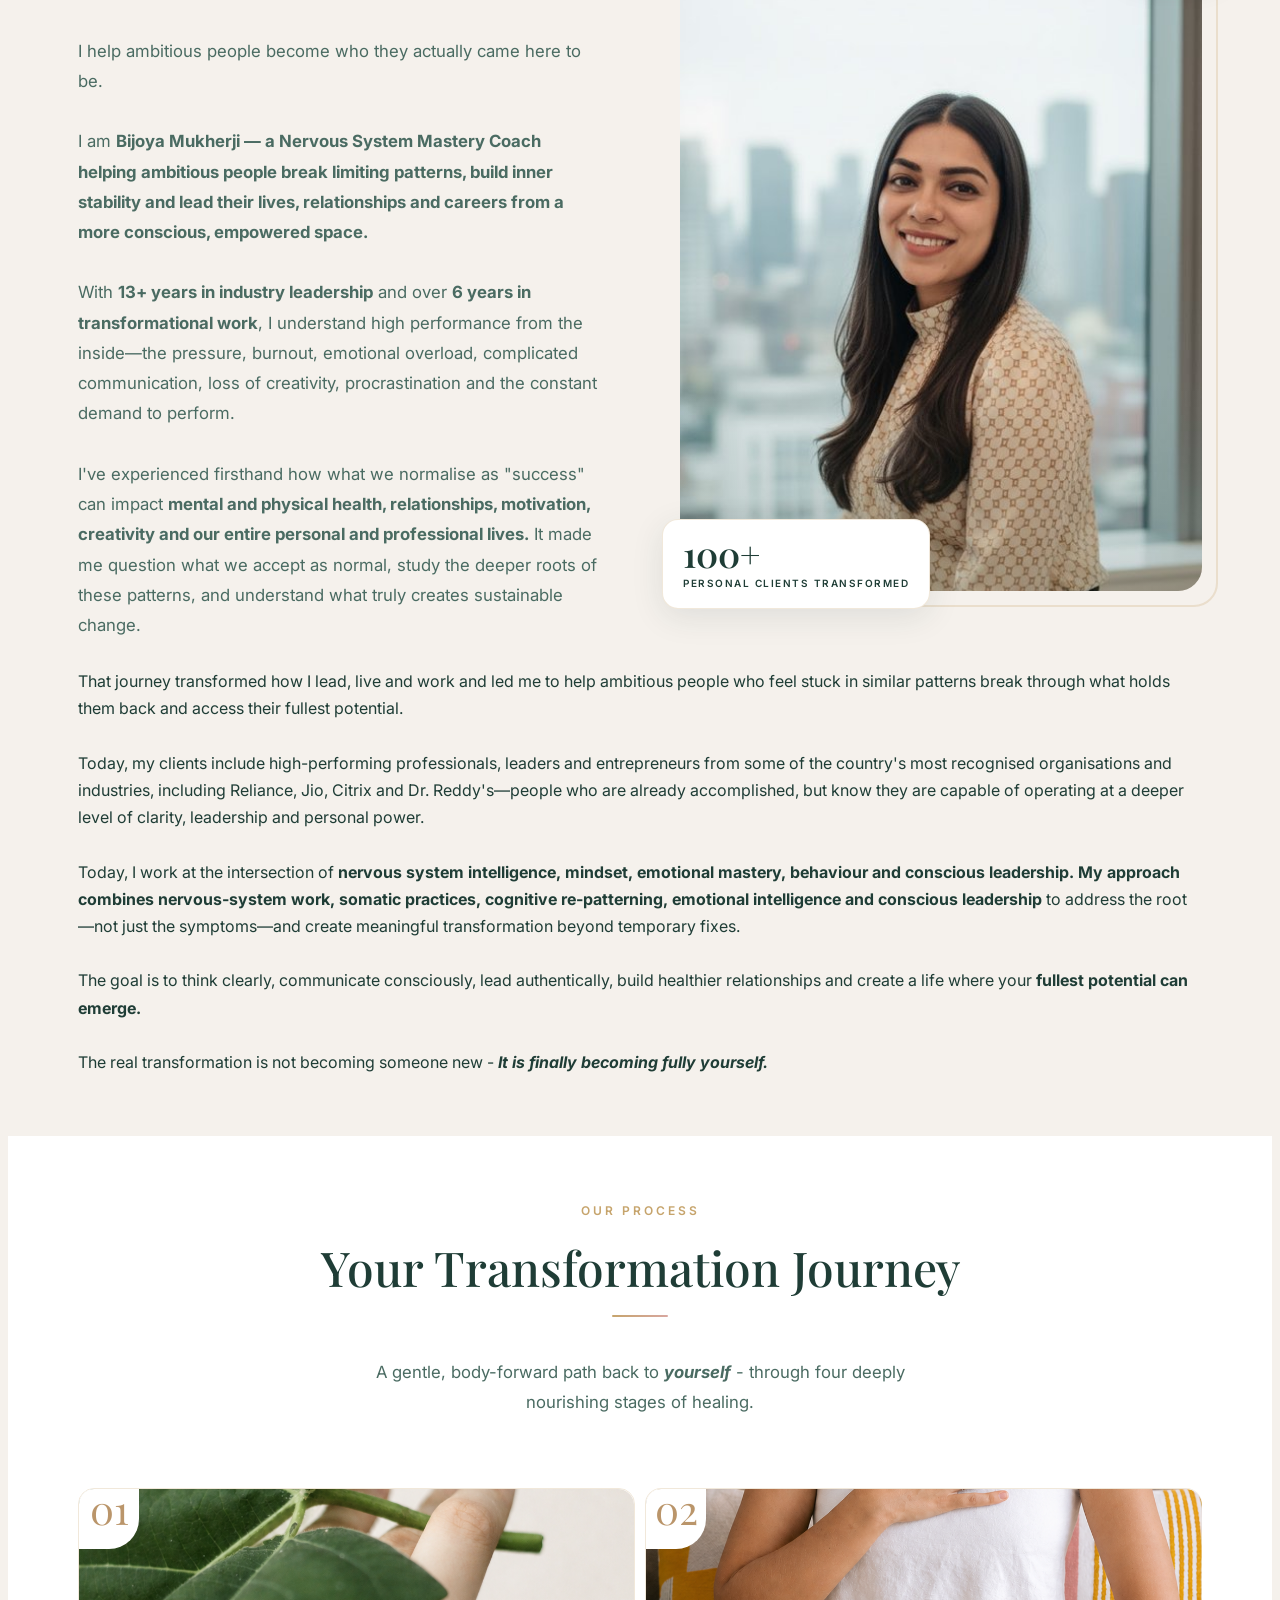
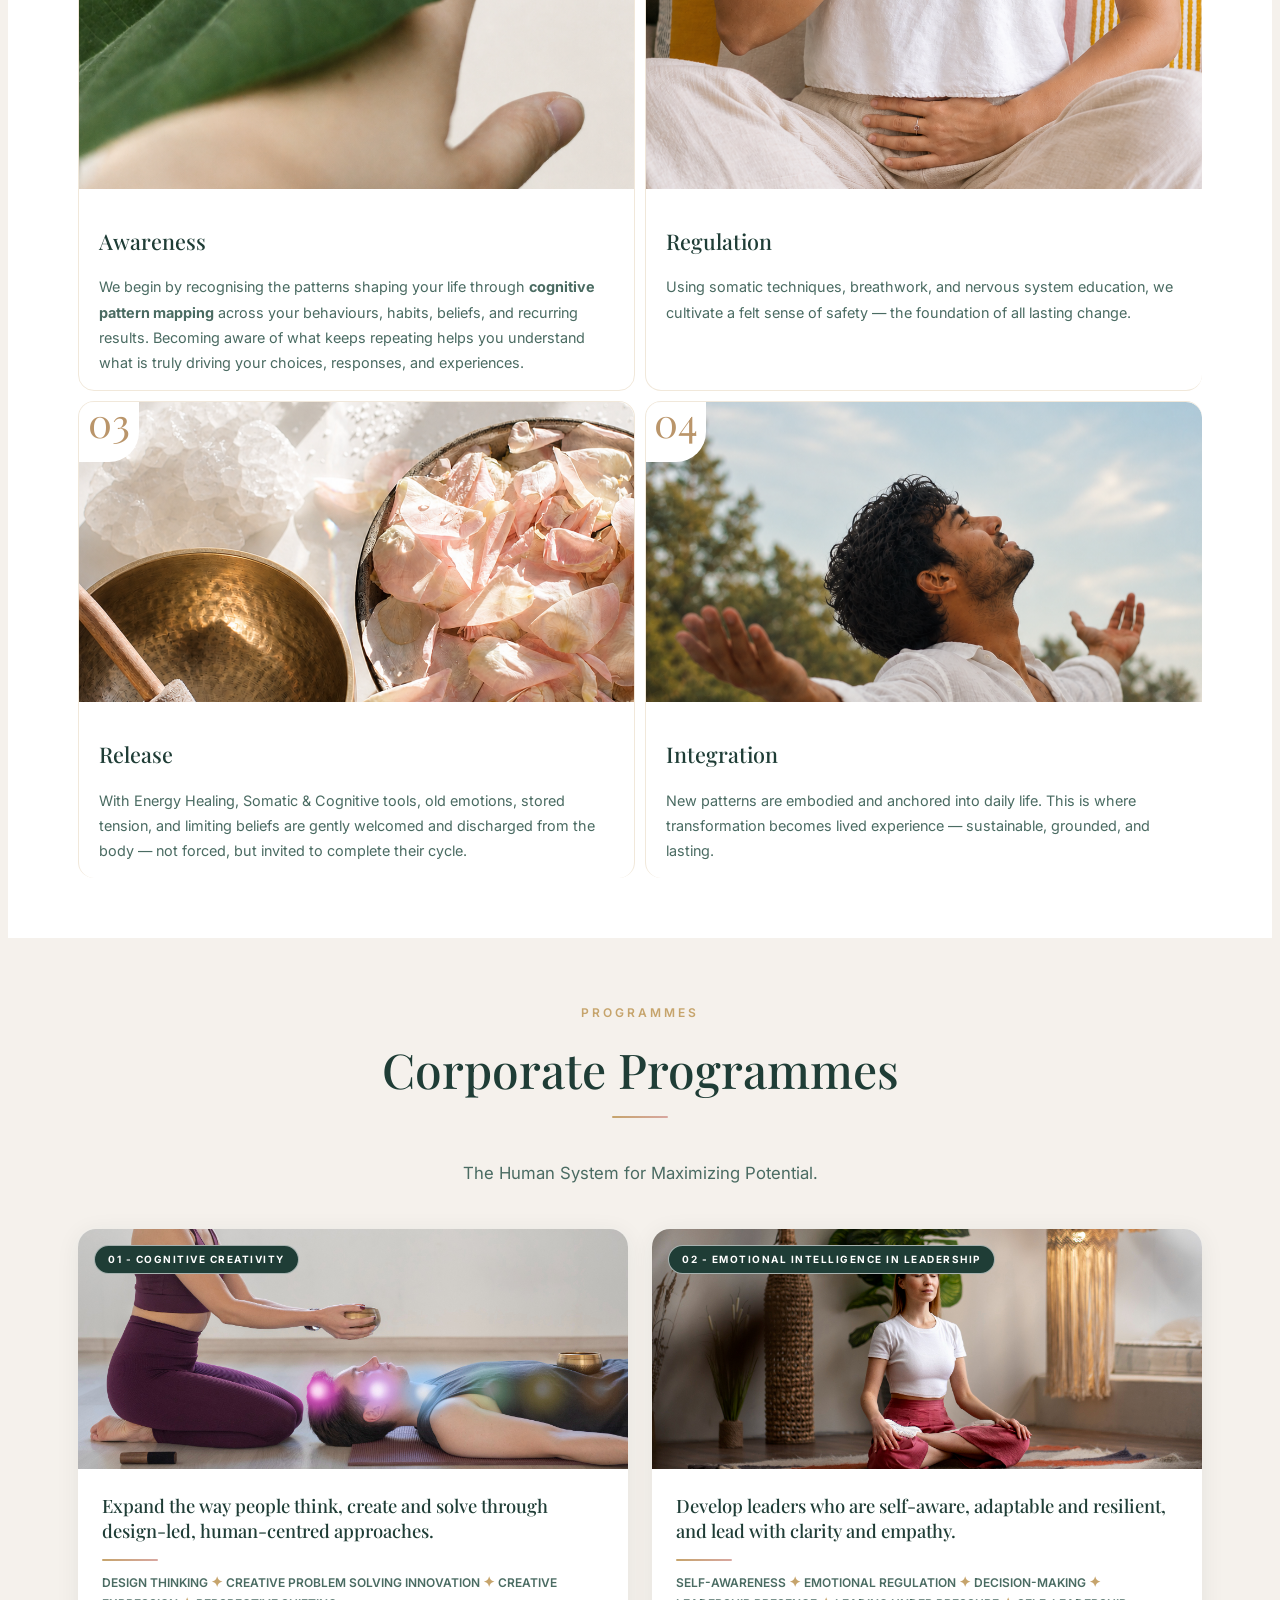
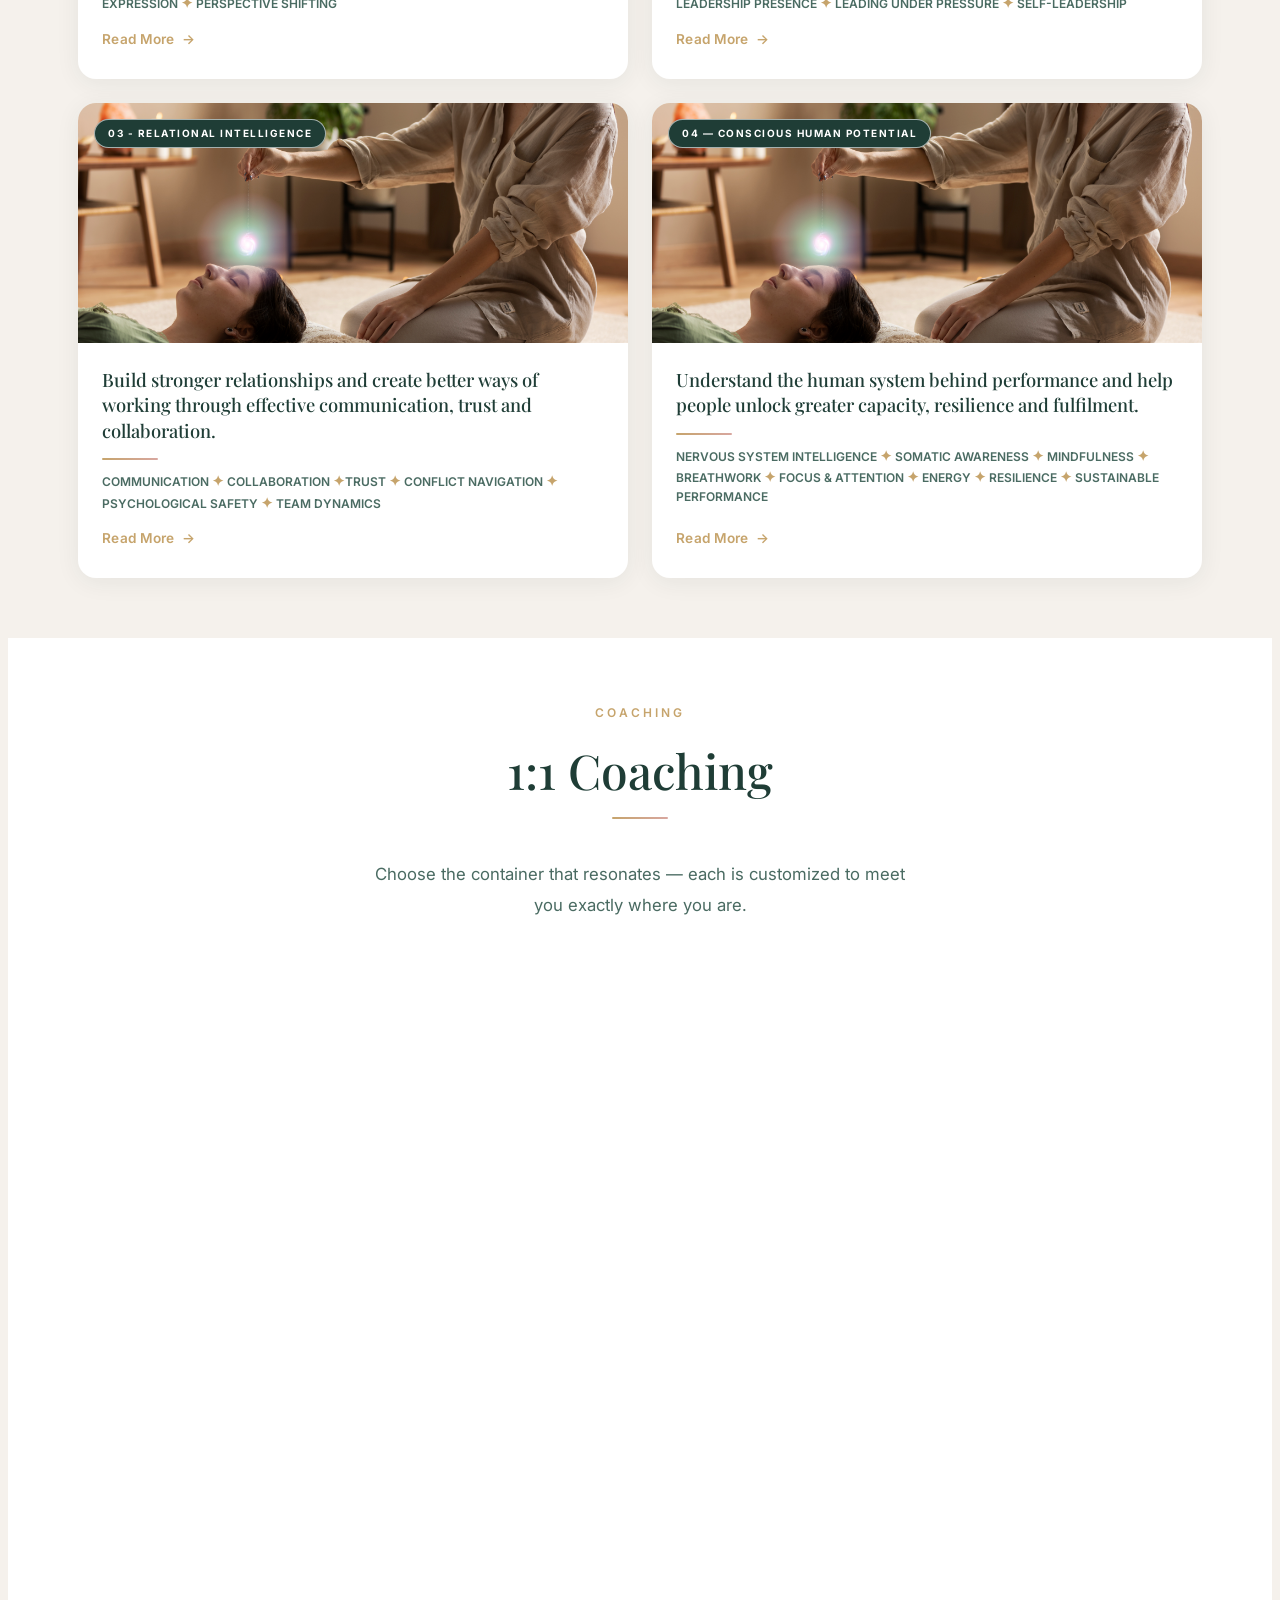
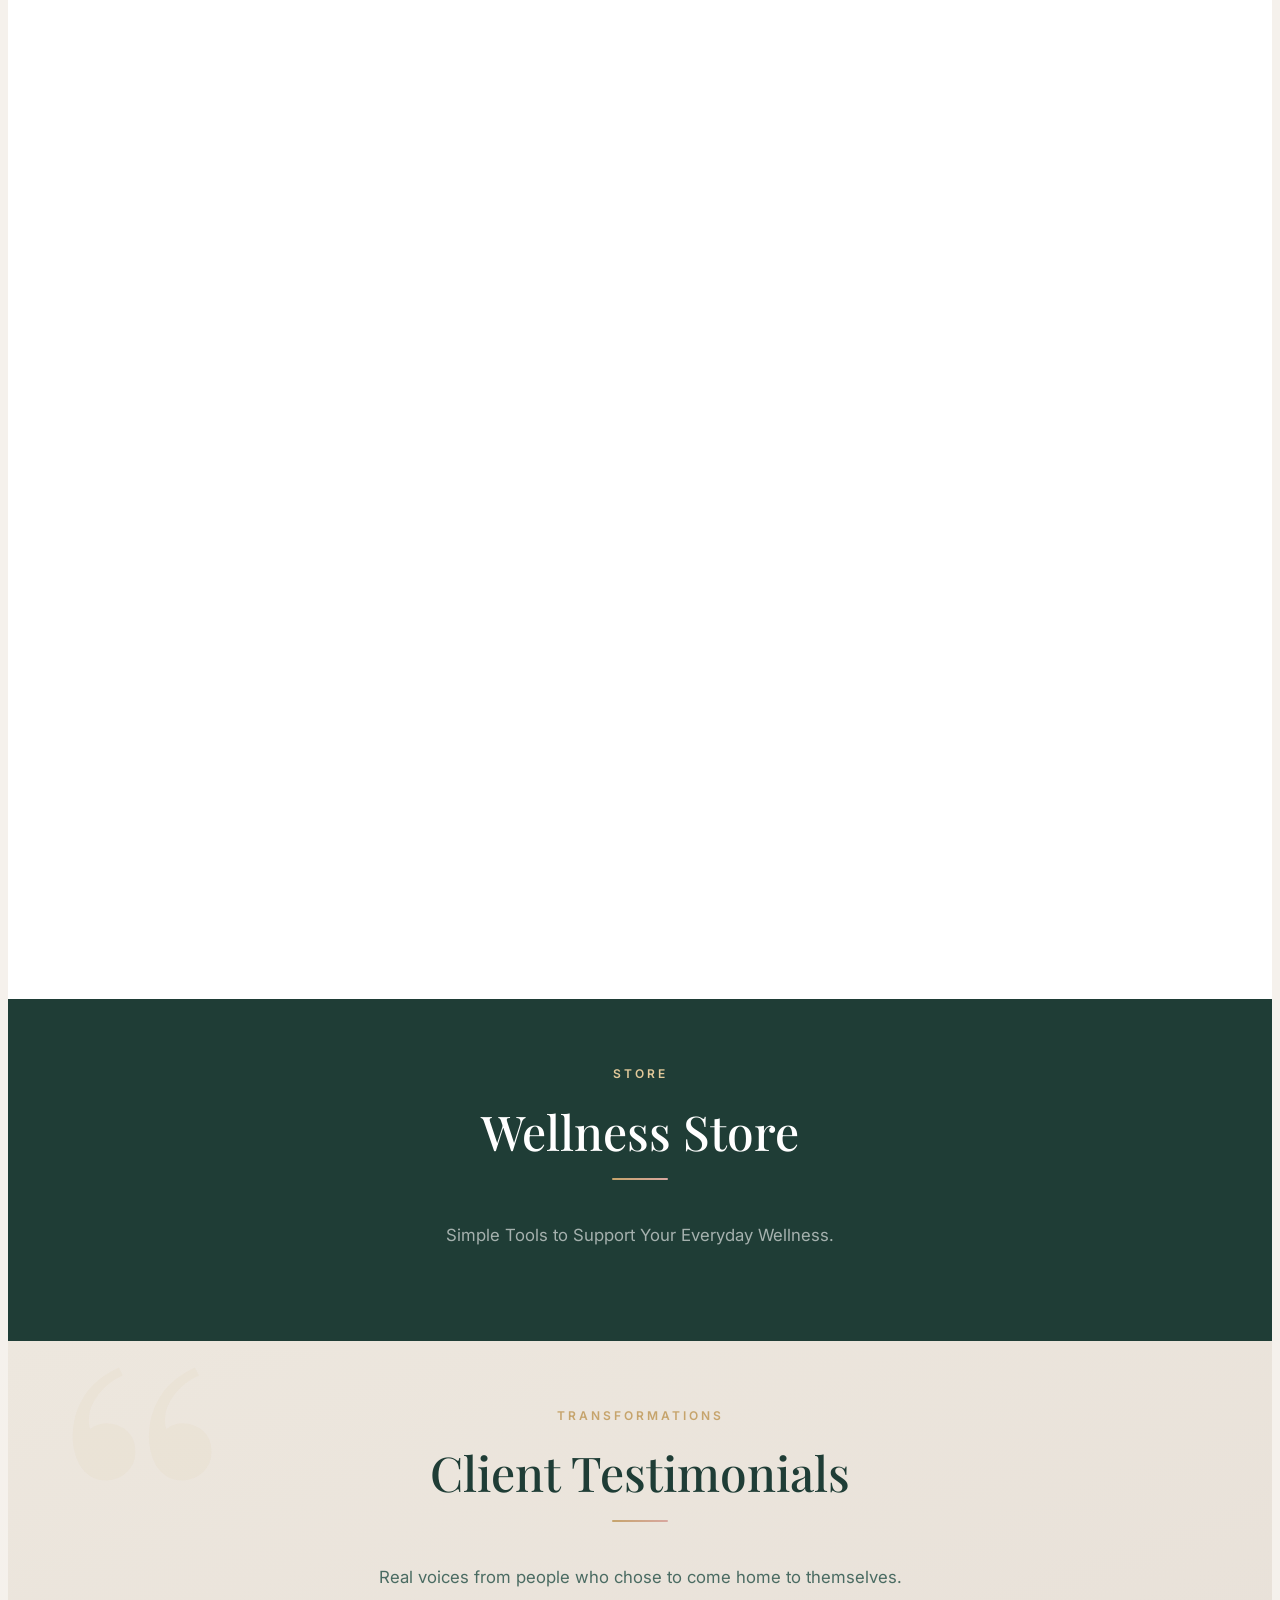
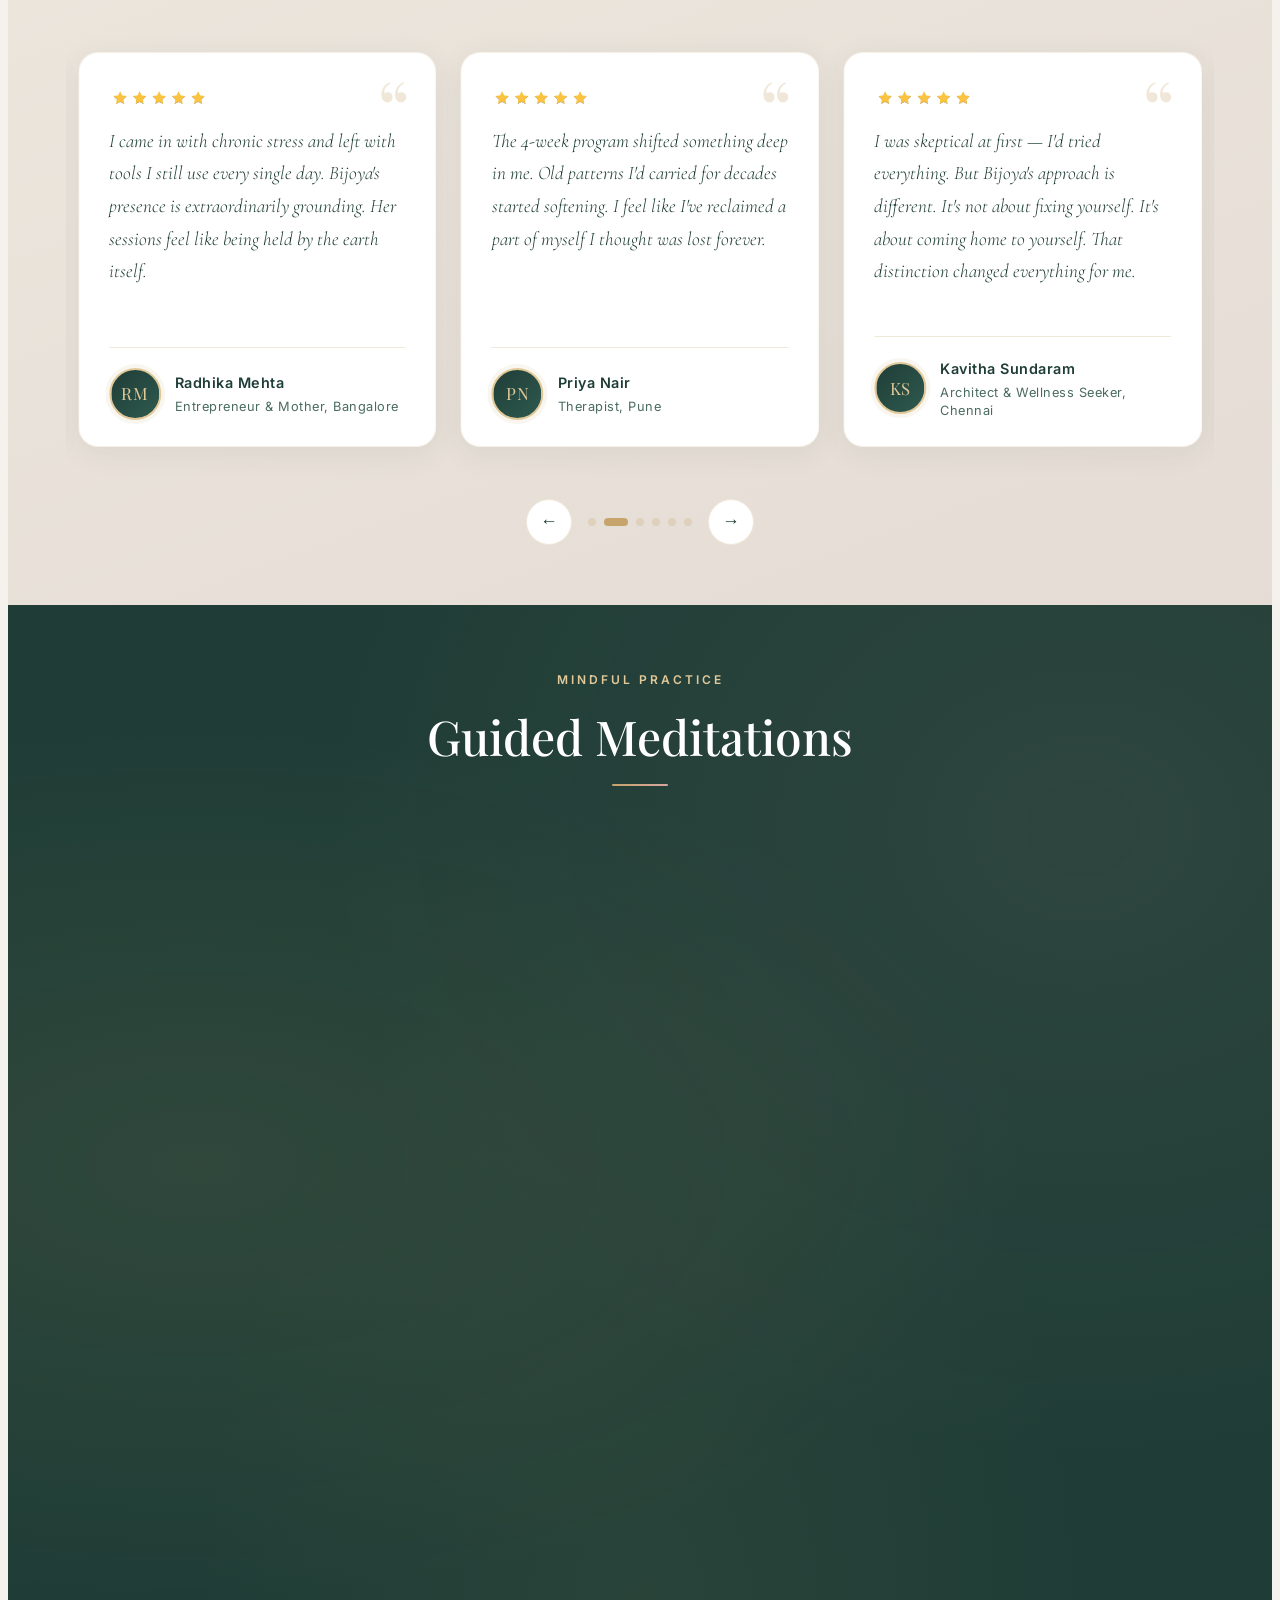
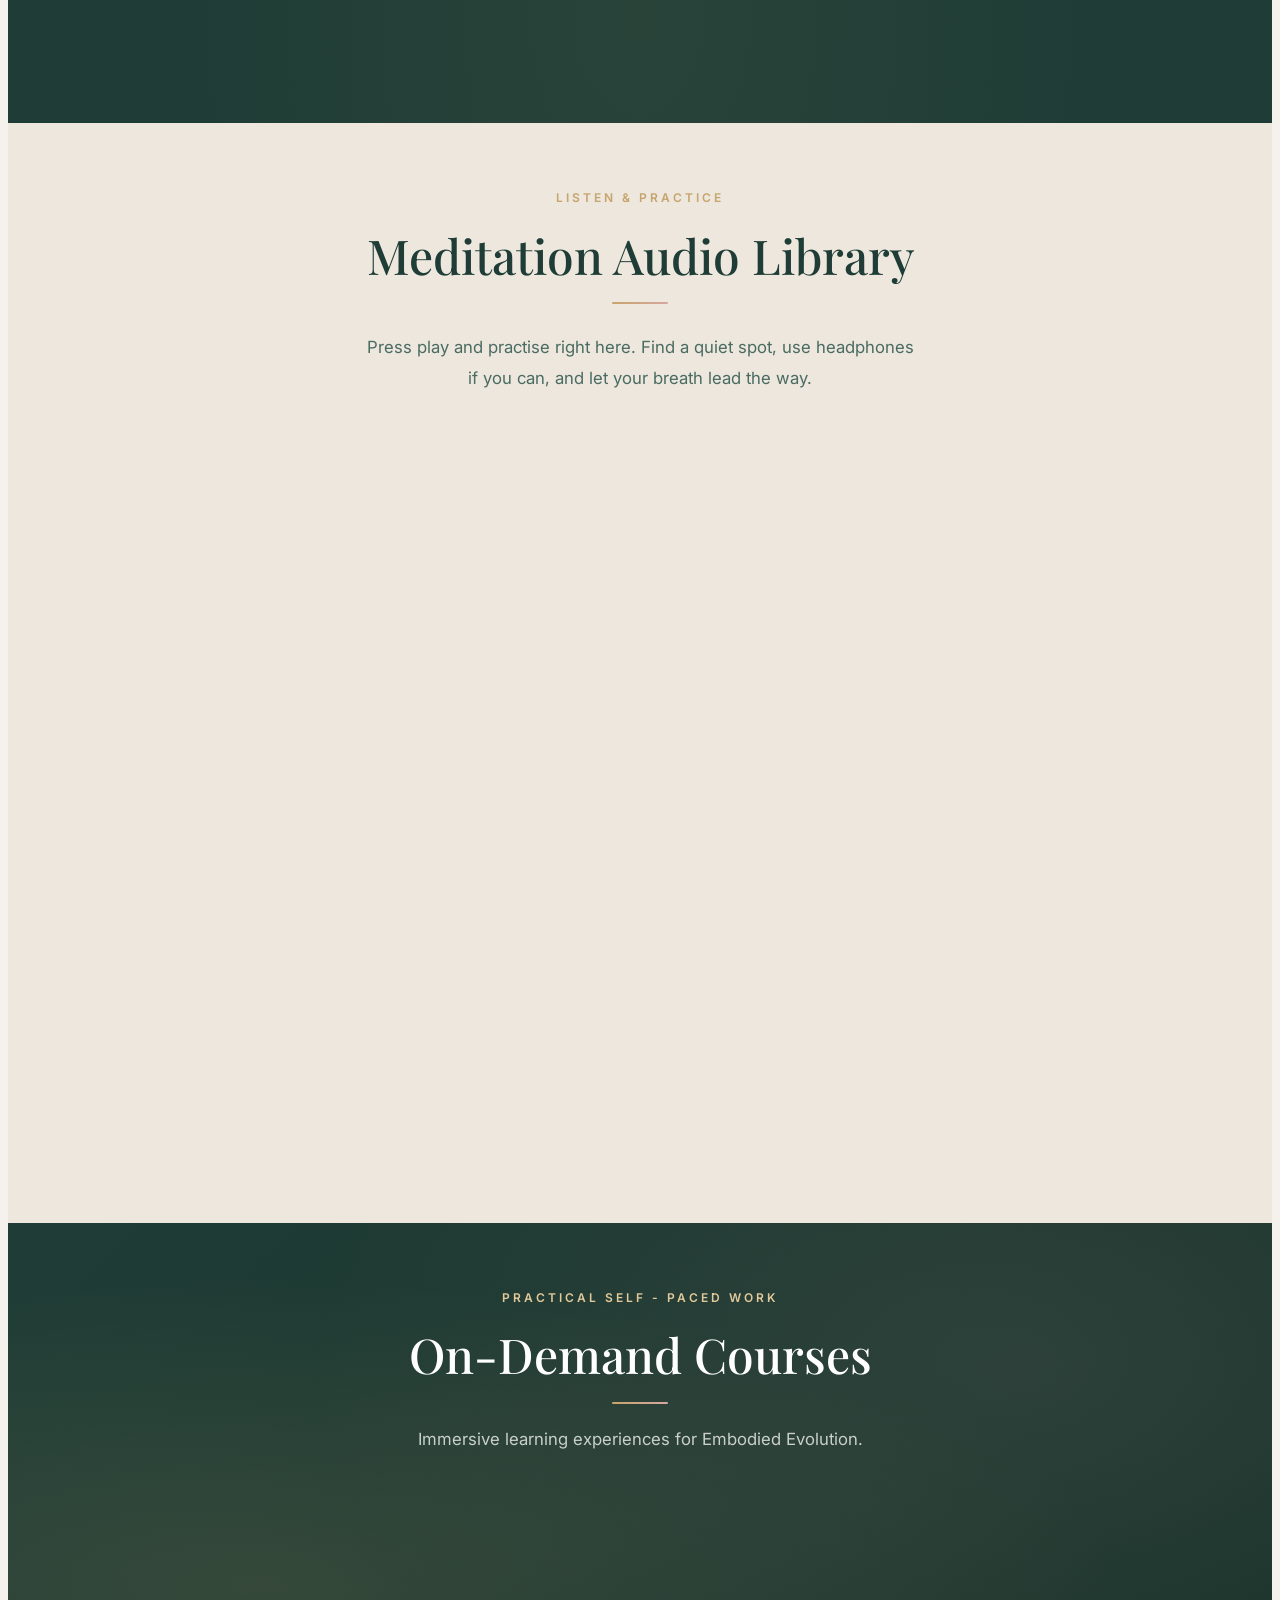
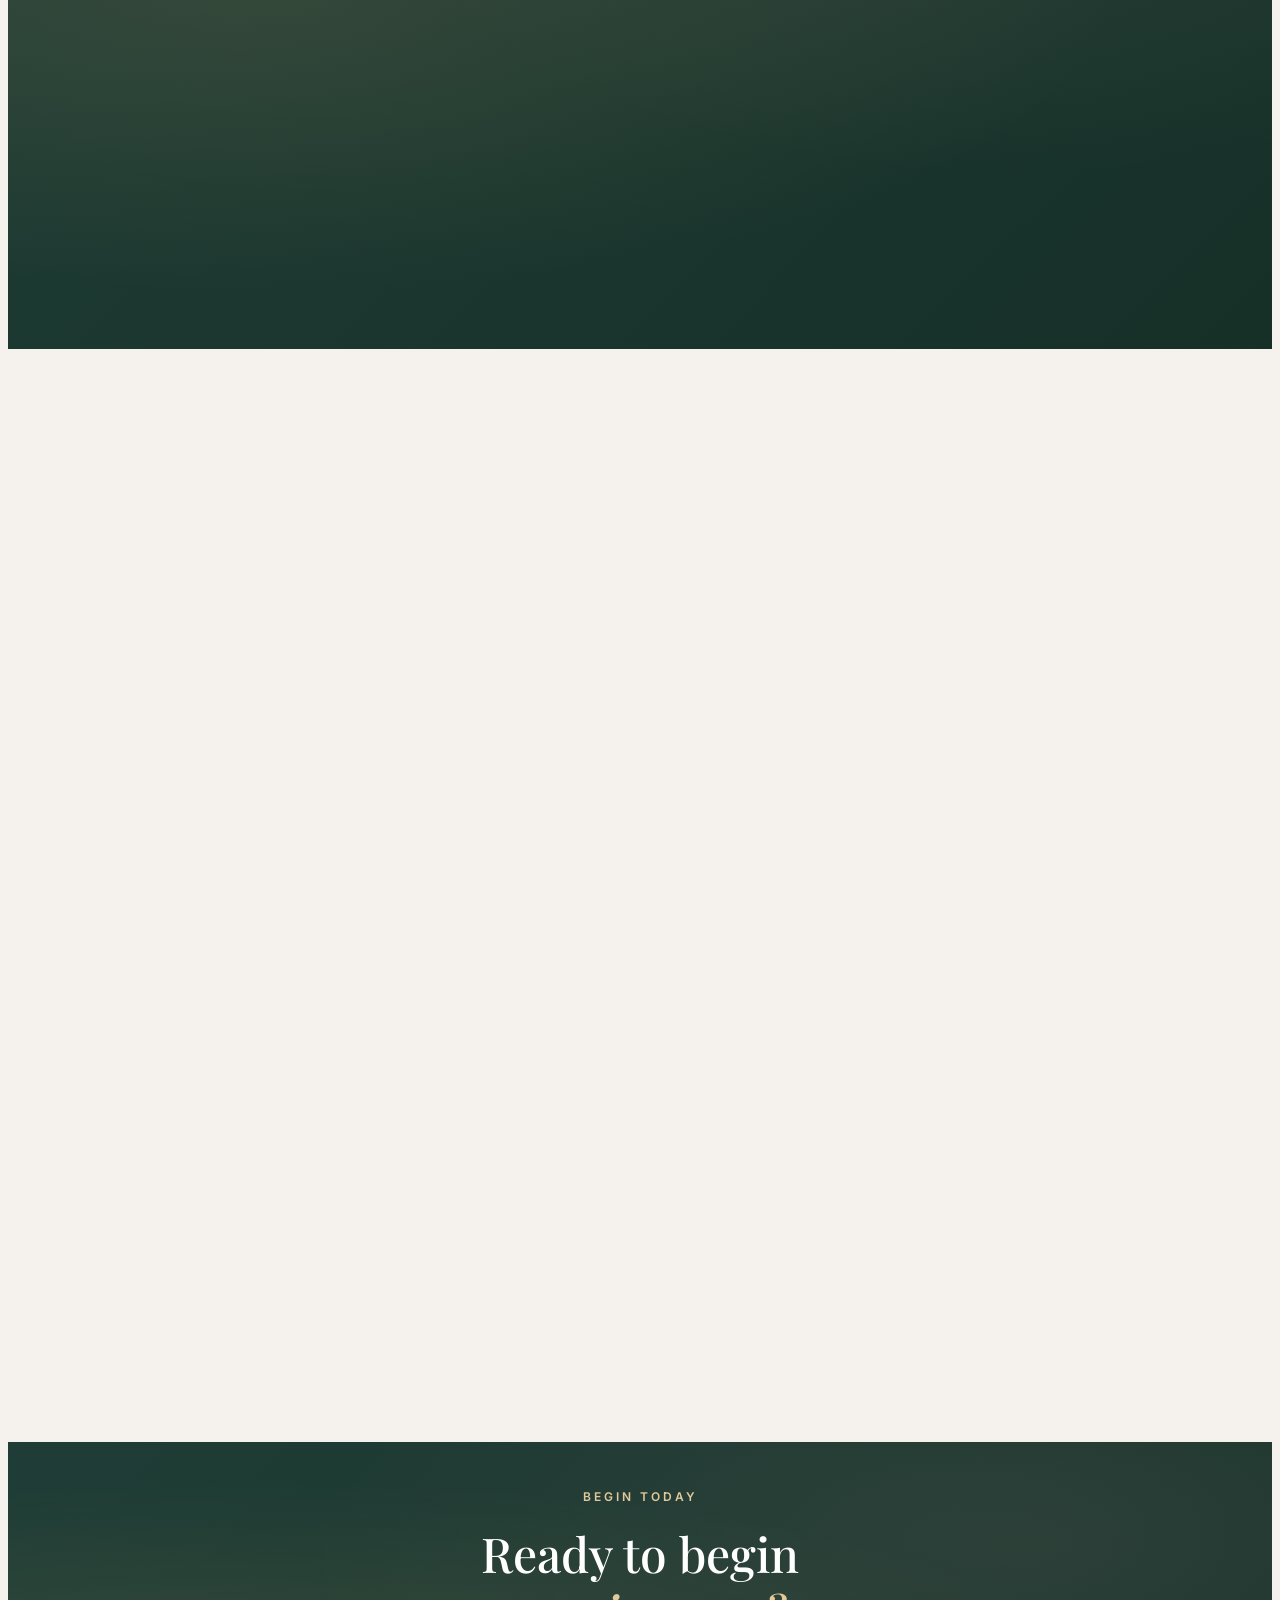
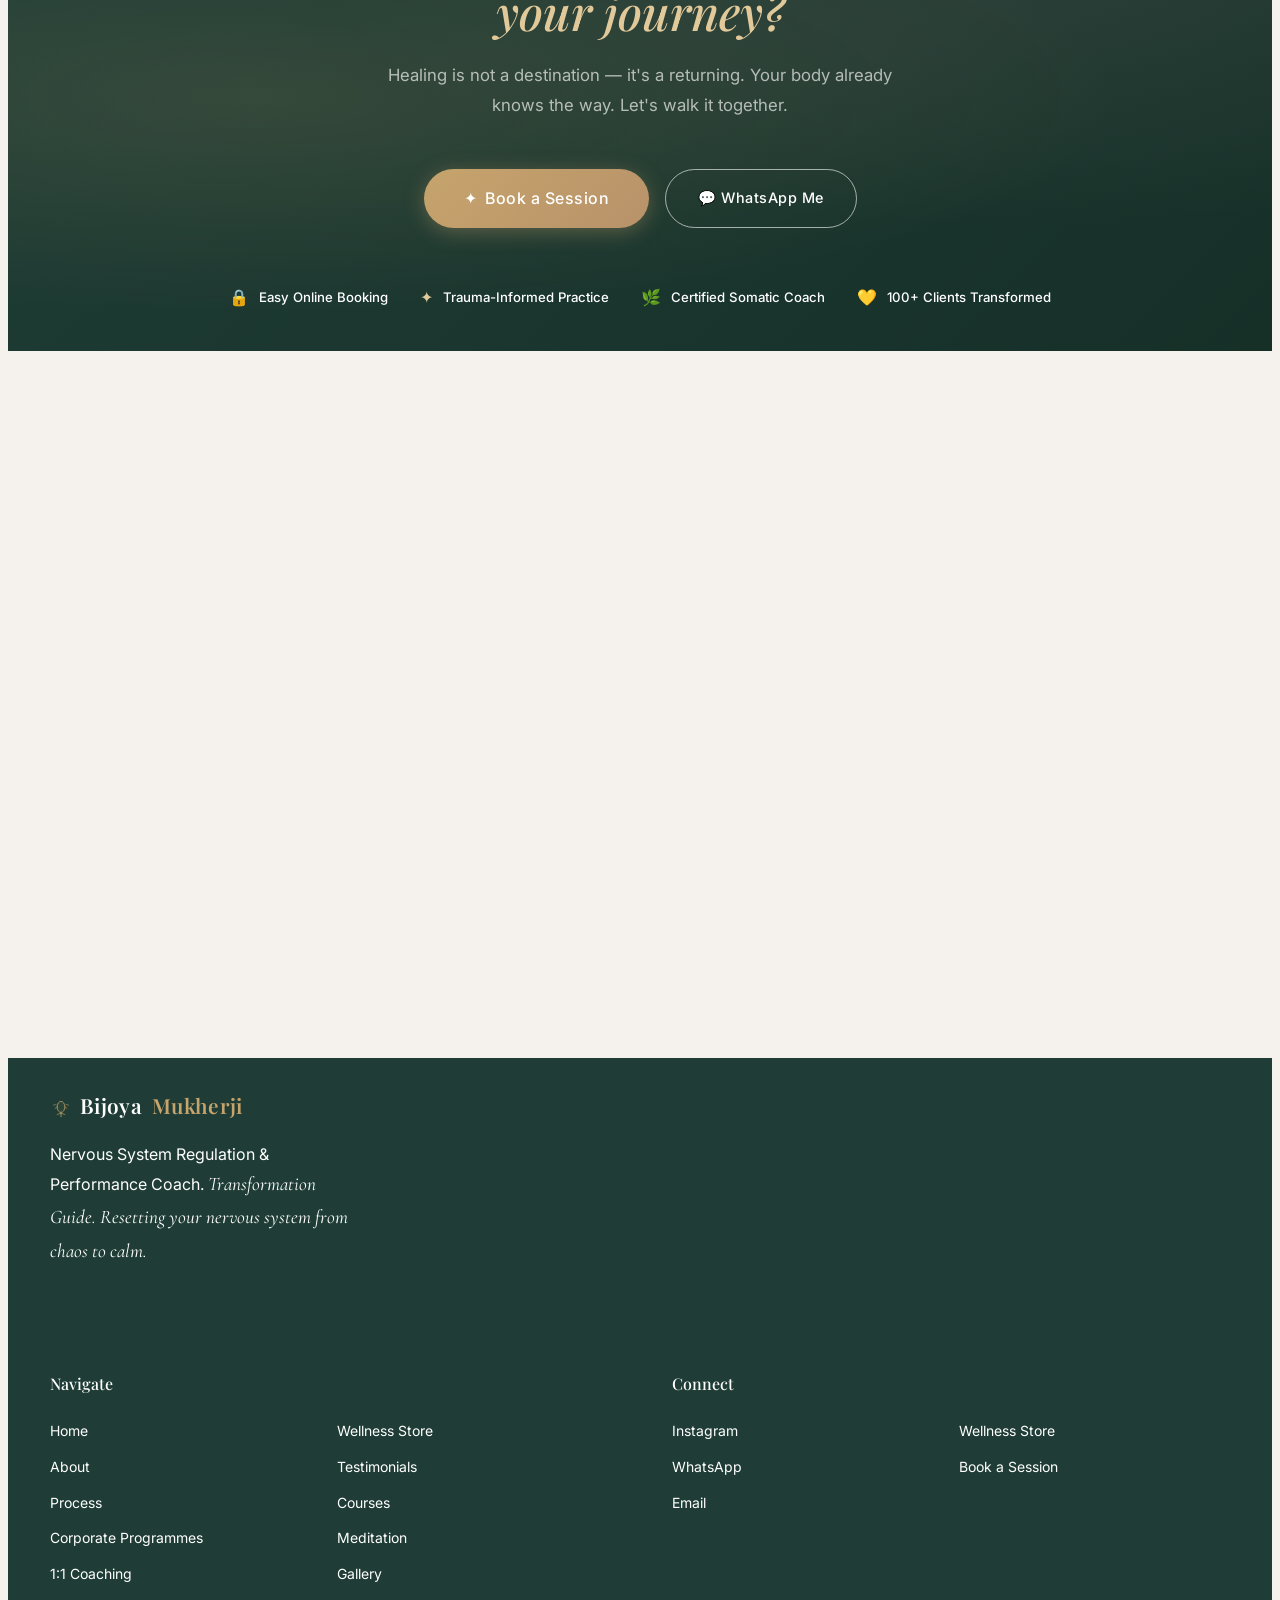
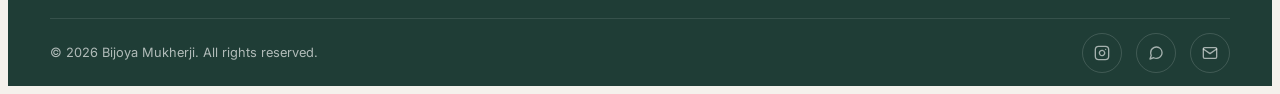
==== commit 73d62c53: "Updated changes for new media and audio changes" ====
--- a/index.html
+++ b/index.html
@@ -589,7 +589,7 @@
             <li class="price-feature"><span class="price-check">✦</span> Clarity on your next steps & way forward.</li>
           </ul>
         </div>
-        <a href="https://rzp.io/l/placeholder" target="_blank" class="btn btn-secondary">Book Now</a>
+        <a href="pay.html?plan=clarity" class="btn btn-secondary">Book Now</a>
       </div>
 
       <div class="price-card featured fade-up fade-up-delay-1">
@@ -615,7 +615,7 @@
            <li class="price-feature"><span class="price-check">✦</span> Integration workbook</li>
           </ul>
         </div>
-        <a href="https://rzp.io/l/placeholder" target="_blank" class="btn btn-primary">Book Now</a>
+        <a href="pay.html?plan=reset" class="btn btn-primary">Book Now</a>
       </div>
 
       <div class="price-card fade-up fade-up-delay-2">
@@ -644,7 +644,7 @@
             <li><span class="price-level-tag">Level 4</span><strong>Leadership Mastery</strong> — Master yourself & lead consciously. Create boldly.</li>
           </ul>
         </div>
-        <a href="https://wa.me/91XXXXXXXXXX" target="_blank" class="btn btn-secondary">WhatsApp Me</a>
+        <a href="pay.html?plan=deep" class="btn btn-secondary">Enquire Now</a>
       </div>
 
       <div class="price-card fade-up fade-up-delay-3" style="border-color: rgba(216,167,160,0.5); background: linear-gradient(160deg, #FDFAF6, #F8F3EC);">
@@ -668,7 +668,7 @@
             <li class="price-feature"><span class="price-check" style="color:var(--rose);">✦</span> Deep emotional healing & inner stability.</li>
           </ul>
         </div>
-        <a href="https://wa.me/91XXXXXXXXXX" target="_blank" class="btn btn-secondary">Book In-Person</a>
+        <a href="pay.html?plan=pranic" class="btn btn-secondary">Book In-Person</a>
       </div>
 
     </div>
@@ -853,7 +853,7 @@
           <li class="price-feature"><span class="price-check">✦</span> Releasing limiting beliefs.</li>
           <li class="price-feature"><span class="price-check">✦</span> Clarity on your next steps & way forward.</li>
         </ul>
-        <a href="https://rzp.io/l/placeholder" target="_blank" class="btn btn-secondary">Book Now</a>
+        <a href="pay.html?plan=clarity" class="btn btn-secondary">Book Now</a>
       </div>
 
       <div class="price-card featured fade-up fade-up-delay-1">
@@ -873,7 +873,7 @@
           <li class="price-feature"><span class="price-check">✦</span> Resource Book</li>          
          <li class="price-feature"><span class="price-check">✦</span> Integration workbook</li>
         </ul>
-        <a href="https://rzp.io/l/placeholder" target="_blank" class="btn btn-primary">Book Now</a>
+        <a href="pay.html?plan=reset" class="btn btn-primary">Book Now</a>
       </div>
 
       <div class="price-card fade-up fade-up-delay-2">
@@ -895,7 +895,7 @@
           <li class="price-feature"><span class="price-check">✦</span> Priority WhatsApp Support.</li>
           <li class="price-feature"><span class="price-check">✦</span> Lifetime Resource book access.</li>
         </ul>
-        <a href="https://wa.me/91XXXXXXXXXX" target="_blank" class="btn btn-secondary">WhatsApp Me</a>
+        <a href="pay.html?plan=deep" class="btn btn-secondary">Enquire Now</a>
       </div>
 
       <div class="price-card fade-up fade-up-delay-3" style="border-color: rgba(216,167,160,0.5); background: linear-gradient(160deg, #FDFAF6, #F8F3EC);">
@@ -913,7 +913,7 @@
           <li class="price-feature"><span class="price-check" style="color:var(--rose);">✦</span> Chakra Grounding Meditation.</li>
           <li class="price-feature"><span class="price-check" style="color:var(--rose);">✦</span> Deep emotional healing & inner stability.</li>
         </ul>
-        <a href="https://wa.me/91XXXXXXXXXX" target="_blank" class="btn btn-secondary">Book In-Person</a>
+        <a href="pay.html?plan=pranic" class="btn btn-secondary">Book In-Person</a>
       </div>
 
     </div>
@@ -941,7 +941,7 @@
         <p>A short, accessible meditation to bring you out of fight-or-flight and into a felt sense of calm — anytime, anywhere. No experience needed. Just you, your breath, and five quiet minutes.</p>
       </div>
       <div class="meditation-featured-cta">
-        <a href="#book" class="meditation-play-btn">▶</a>
+        <a href="#meditation-audio" class="meditation-play-btn">▶</a>
         <span class="meditation-play-label">Listen Free</span>
       </div>
     </div>
@@ -959,7 +959,7 @@
           <span class="med-tag">Relaxation</span>
           <span class="med-tag">Sleep</span>
         </div>
-        <a href="#book" class="med-link">Start Practice →</a>
+        <a href="#meditation-audio" class="med-link">Start Practice →</a>
       </div>
 
       <div class="med-card fade-up fade-up-delay-1 imgmed_2">
@@ -972,7 +972,7 @@
           <span class="med-tag">Emotional Healing</span>
           <span class="med-tag">Trauma</span>
         </div>
-        <a href="#book" class="med-link">Start Practice →</a>
+        <a href="#meditation-audio" class="med-link">Start Practice →</a>
       </div>
 
       <div class="med-card fade-up fade-up-delay-2 imgmed_3">        
@@ -984,7 +984,7 @@
           <span class="med-tag">Clarity</span>
           <span class="med-tag">Grounding</span>
         </div>
-        <a href="#book" class="med-link">Start Practice →</a>
+        <a href="#meditation-audio" class="med-link">Start Practice →</a>
       </div>
 
     </div>
@@ -1013,6 +1013,150 @@
       </div>
     </div> -->
 
+  </div>
+</section>
+
+<!-- ═══════════════════════════════════════════ MEDITATION AUDIO -->
+<section class="section" id="meditation-audio">
+  <div class="container">
+
+    <div class="audio-header">
+      <span class="section-label">Listen &amp; Practice</span>
+      <h2 class="section-title">Meditation Audio Library</h2>
+      <div class="divider"></div>
+      <p class="section-sub">Press play and practise right here. Find a quiet spot, use headphones if you can, and let your breath lead the way.</p>
+    </div>
+
+    <div class="audio-list">
+
+      <article class="audio-card fade-up" data-src="audio/Meditation%20For%20Dummies%204th%20Ed%2001%20Introduction.mp3">
+        <div class="audio-thumb">
+          <img src="images/footer_img.jpg" alt="Meditation at sunset on calm water" loading="lazy">
+        </div>
+        <div class="audio-body">
+          <span class="audio-meta">Track 01 · Getting started</span>
+          <h3 class="audio-title">Introduction</h3>
+          <div class="audio-player">
+            <button type="button" class="audio-play" aria-label="Play Introduction"></button>
+            <div class="audio-track">
+              <input type="range" class="audio-seek" min="0" max="100" value="0" step="0.1" aria-label="Seek Introduction">
+              <div class="audio-time"><span class="audio-current">0:00</span><span class="audio-duration">--:--</span></div>
+            </div>
+            <button type="button" class="audio-mute" aria-label="Mute"></button>
+          </div>
+        </div>
+      </article>
+
+      <article class="audio-card fade-up fade-up-delay-1" data-src="audio/Meditation%20For%20Dummies%204th%20Ed%2002%20Meditation_%20It%27s%20Easier%20Than%20You.mp3">
+        <div class="audio-thumb">
+          <img src="images/Morningns.jpg" alt="Morning practice in golden sunlight" loading="lazy">
+        </div>
+        <div class="audio-body">
+          <span class="audio-meta">Track 02 · Getting started</span>
+          <h3 class="audio-title">Meditation: It&#x27;s Easier Than You Think</h3>
+          <div class="audio-player">
+            <button type="button" class="audio-play" aria-label="Play Meditation: It&#x27;s Easier Than You Think"></button>
+            <div class="audio-track">
+              <input type="range" class="audio-seek" min="0" max="100" value="0" step="0.1" aria-label="Seek Meditation: It&#x27;s Easier Than You Think">
+              <div class="audio-time"><span class="audio-current">0:00</span><span class="audio-duration">--:--</span></div>
+            </div>
+            <button type="button" class="audio-mute" aria-label="Mute"></button>
+          </div>
+        </div>
+      </article>
+
+      <article class="audio-card fade-up" data-src="audio/Meditation%20For%20Dummies%204th%20Ed%2003%20Tuning%20In%20To%20Your%20Body.mp3">
+        <div class="audio-thumb">
+          <img src="images/REGULATION.png" alt="Hands resting on heart and belly" loading="lazy">
+        </div>
+        <div class="audio-body">
+          <span class="audio-meta">Track 03 · Body awareness</span>
+          <h3 class="audio-title">Tuning In to Your Body</h3>
+          <div class="audio-player">
+            <button type="button" class="audio-play" aria-label="Play Tuning In to Your Body"></button>
+            <div class="audio-track">
+              <input type="range" class="audio-seek" min="0" max="100" value="0" step="0.1" aria-label="Seek Tuning In to Your Body">
+              <div class="audio-time"><span class="audio-current">0:00</span><span class="audio-duration">--:--</span></div>
+            </div>
+            <button type="button" class="audio-mute" aria-label="Mute"></button>
+          </div>
+        </div>
+      </article>
+
+      <article class="audio-card fade-up fade-up-delay-1" data-src="audio/Meditation%20For%20Dummies%204th%20Ed%2004%20Basic%20Mindfulness%20Meditation.mp3">
+        <div class="audio-thumb">
+          <img src="images/Breathwork.jpg" alt="Seated meditation indoors" loading="lazy">
+        </div>
+        <div class="audio-body">
+          <span class="audio-meta">Track 04 · Mindfulness</span>
+          <h3 class="audio-title">Basic Mindfulness Meditation</h3>
+          <div class="audio-player">
+            <button type="button" class="audio-play" aria-label="Play Basic Mindfulness Meditation"></button>
+            <div class="audio-track">
+              <input type="range" class="audio-seek" min="0" max="100" value="0" step="0.1" aria-label="Seek Basic Mindfulness Meditation">
+              <div class="audio-time"><span class="audio-current">0:00</span><span class="audio-duration">--:--</span></div>
+            </div>
+            <button type="button" class="audio-mute" aria-label="Mute"></button>
+          </div>
+        </div>
+      </article>
+
+      <article class="audio-card fade-up" data-src="audio/Meditation%20For%20Dummies%204th%20Ed%2005%20Finding%20A%20Sitting%20Posture%20That%20Wo.mp3">
+        <div class="audio-thumb">
+          <img src="images/AWARENESS.png" alt="Hand holding a green leaf" loading="lazy">
+        </div>
+        <div class="audio-body">
+          <span class="audio-meta">Track 05 · Posture</span>
+          <h3 class="audio-title">Finding a Sitting Posture That Works</h3>
+          <div class="audio-player">
+            <button type="button" class="audio-play" aria-label="Play Finding a Sitting Posture That Works"></button>
+            <div class="audio-track">
+              <input type="range" class="audio-seek" min="0" max="100" value="0" step="0.1" aria-label="Seek Finding a Sitting Posture That Works">
+              <div class="audio-time"><span class="audio-current">0:00</span><span class="audio-duration">--:--</span></div>
+            </div>
+            <button type="button" class="audio-mute" aria-label="Mute"></button>
+          </div>
+        </div>
+      </article>
+
+      <article class="audio-card fade-up fade-up-delay-1" data-src="audio/Meditation%20For%20Dummies%204th%20Ed%2006%20Walking%20Meditation.mp3">
+        <div class="audio-thumb">
+          <img src="images/INTEGRATION.png" alt="Opening up to the sky in nature" loading="lazy">
+        </div>
+        <div class="audio-body">
+          <span class="audio-meta">Track 06 · Movement</span>
+          <h3 class="audio-title">Walking Meditation</h3>
+          <div class="audio-player">
+            <button type="button" class="audio-play" aria-label="Play Walking Meditation"></button>
+            <div class="audio-track">
+              <input type="range" class="audio-seek" min="0" max="100" value="0" step="0.1" aria-label="Seek Walking Meditation">
+              <div class="audio-time"><span class="audio-current">0:00</span><span class="audio-duration">--:--</span></div>
+            </div>
+            <button type="button" class="audio-mute" aria-label="Mute"></button>
+          </div>
+        </div>
+      </article>
+
+      <article class="audio-card is-unavailable fade-up">
+        <div class="audio-thumb">
+          <img src="images/RELEASE.png" alt="Singing bowl with rose petals and crystals" loading="lazy">
+          <span class="audio-badge">Coming soon</span>
+        </div>
+        <div class="audio-body">
+          <span class="audio-meta">20 — 25 min · Coming soon</span>
+          <h3 class="audio-title">Inner Child Healing Visualisation</h3>
+          <div class="audio-player">
+            <button type="button" class="audio-play" aria-label="Play Inner Child Healing Visualisation" disabled></button>
+            <div class="audio-track">
+              <input type="range" class="audio-seek" min="0" max="100" value="0" step="0.1" aria-label="Seek Inner Child Healing Visualisation" disabled>
+              <div class="audio-time"><span class="audio-current">0:00</span><span class="audio-duration">Coming soon</span></div>
+            </div>
+            <button type="button" class="audio-mute" aria-label="Mute" disabled></button>
+          </div>
+        </div>
+      </article>
+
+    </div>
   </div>
 </section>
 
@@ -1178,17 +1322,17 @@
     <h2 class="section-title">Ready to begin<br><em style="font-style:italic; color:var(--gold-lt);">your journey?</em></h2>
     <p class="section-sub">Healing is not a destination — it's a returning. Your body already knows the way. Let's walk it together.</p>
     <div class="book-btns">
-      <a href="https://rzp.io/l/placeholder" target="_blank" class="btn btn-primary" style="font-size:1rem; padding:16px 40px;">
-        <span>✦</span> Book via Payment
+      <a href="pay.html" class="btn btn-primary" style="font-size:1rem; padding:16px 40px;">
+        <span>✦</span> Book a Session
       </a>
-      <a href="https://wa.me/91XXXXXXXXXX" target="_blank" class="btn btn-outline-white">
+      <a href="https://wa.me/919833341926" target="_blank" class="btn btn-outline-white">
         💬 WhatsApp Me
       </a>
     </div>
     <div class="book-trust">
       <div class="book-trust-item">
         <span class="book-trust-icon">🔒</span>
-        <span>Secure Razorpay Payment</span>
+        <span>Easy Online Booking</span>
       </div>
       <div class="book-trust-item">
         <span class="book-trust-icon">✦</span>
@@ -1275,7 +1419,7 @@
         <a href="https://wa.me/+919833341926" target="_blank">WhatsApp</a>
         <a href="mailto:hello@bijoyamukherji.com">Email</a>
         <a href="#store">Wellness Store</a>
-        <a href="#book">Book a Session</a>
+        <a href="pay.html">Book a Session</a>
         </div>
       </div>
     </div>
@@ -1297,7 +1441,7 @@
 </footer>
 
 <!-- ═══════════════════════════════════════════ STICKY MOBILE CTA -->
-<a href="https://rzp.io/l/placeholder" target="_blank" class="btn btn-primary sticky-cta">
+<a href="pay.html" class="btn btn-primary sticky-cta">
   ✦ Book a Session
 </a>
 
@@ -1351,7 +1495,7 @@
           <h4>Ready to explore this with your own body?</h4>
           <p>Book a 1:1 session with Bijoya and begin your nervous system journey.</p>
         </div>
-        <a href="https://rzp.io/l/placeholder" target="_blank" class="btn btn-primary" style="white-space:nowrap;">✦ Book a Session</a>
+        <a href="pay.html" class="btn btn-primary" style="white-space:nowrap;">✦ Book a Session</a>
       </div>
     </div>
   </div>
@@ -1692,6 +1836,94 @@
   document.getElementById('nextBtn').addEventListener('click', () => { goTo(current + 1); startAuto(); });
   startAuto();
 
+  /* ── Meditation audio players ── */
+  const ICONS = {
+    play:  '<svg viewBox="0 0 24 24" width="18" height="18" fill="currentColor"><path d="M8 5.5v13a1 1 0 0 0 1.5.86l10.5-6.5a1 1 0 0 0 0-1.72L9.5 4.64A1 1 0 0 0 8 5.5z"/></svg>',
+    pause: '<svg viewBox="0 0 24 24" width="18" height="18" fill="currentColor"><rect x="6" y="5" width="4" height="14" rx="1"/><rect x="14" y="5" width="4" height="14" rx="1"/></svg>',
+    sound: '<svg viewBox="0 0 24 24" width="18" height="18" fill="none" stroke="currentColor" stroke-width="2" stroke-linecap="round" stroke-linejoin="round"><path d="M11 5 6 9H3v6h3l5 4V5z"/><path d="M15.5 8.5a5 5 0 0 1 0 7"/><path d="M18.5 5.5a9 9 0 0 1 0 13"/></svg>',
+    muted: '<svg viewBox="0 0 24 24" width="18" height="18" fill="none" stroke="currentColor" stroke-width="2" stroke-linecap="round" stroke-linejoin="round"><path d="M11 5 6 9H3v6h3l5 4V5z"/><line x1="22" y1="9" x2="16" y2="15"/><line x1="16" y1="9" x2="22" y2="15"/></svg>'
+  };
+  const fmtTime = s => {
+    if (!isFinite(s)) return '0:00';
+    s = Math.floor(s);
+    const h = Math.floor(s / 3600), m = Math.floor(s % 3600 / 60), sec = String(s % 60).padStart(2, '0');
+    return h ? `${h}:${String(m).padStart(2, '0')}:${sec}` : `${m}:${sec}`;
+  };
+  const audioCards = document.querySelectorAll('.audio-card');
+  const players = [];
+
+  audioCards.forEach(card => {
+    // Cards without a file are "coming soon" placeholders: show the icons, skip the player
+    if (!card.dataset.src) {
+      card.querySelector('.audio-play').innerHTML = ICONS.play;
+      card.querySelector('.audio-mute').innerHTML = ICONS.sound;
+      return;
+    }
+    const audio = new Audio();
+    audio.preload = 'metadata';
+    audio.src = card.dataset.src;
+    const playBtn = card.querySelector('.audio-play');
+    const muteBtn = card.querySelector('.audio-mute');
+    const seek = card.querySelector('.audio-seek');
+    const current = card.querySelector('.audio-current');
+    const duration = card.querySelector('.audio-duration');
+    const title = card.querySelector('.audio-title').textContent;
+    let seeking = false;
+    players.push(audio);
+
+    playBtn.innerHTML = ICONS.play;
+    muteBtn.innerHTML = ICONS.sound;
+    const setProgress = pct => card.style.setProperty('--progress', pct + '%');
+
+    playBtn.addEventListener('click', () => {
+      if (audio.paused) {
+        players.forEach(other => { if (other !== audio) other.pause(); });
+        audio.play().catch(() => {});
+      } else {
+        audio.pause();
+      }
+    });
+    audio.addEventListener('play', () => {
+      card.classList.add('is-playing');
+      playBtn.innerHTML = ICONS.pause;
+      playBtn.setAttribute('aria-label', `Pause ${title}`);
+    });
+    audio.addEventListener('pause', () => {
+      card.classList.remove('is-playing');
+      playBtn.innerHTML = ICONS.play;
+      playBtn.setAttribute('aria-label', `Play ${title}`);
+    });
+    audio.addEventListener('ended', () => { audio.currentTime = 0; });
+    audio.addEventListener('loadedmetadata', () => { duration.textContent = fmtTime(audio.duration); });
+    audio.addEventListener('timeupdate', () => {
+      if (seeking || !audio.duration) return;
+      const pct = audio.currentTime / audio.duration * 100;
+      seek.value = pct;
+      setProgress(pct);
+      current.textContent = fmtTime(audio.currentTime);
+    });
+    seek.addEventListener('input', () => {
+      seeking = true;
+      setProgress(seek.value);
+      if (audio.duration) current.textContent = fmtTime(seek.value / 100 * audio.duration);
+    });
+    seek.addEventListener('change', () => {
+      if (audio.duration) audio.currentTime = seek.value / 100 * audio.duration;
+      seeking = false;
+    });
+    muteBtn.addEventListener('click', () => {
+      audio.muted = !audio.muted;
+      muteBtn.innerHTML = audio.muted ? ICONS.muted : ICONS.sound;
+      muteBtn.setAttribute('aria-label', audio.muted ? 'Unmute' : 'Mute');
+    });
+    // File not uploaded yet (or failed to load) → show a calm "coming soon" state
+    audio.addEventListener('error', () => {
+      card.classList.add('is-unavailable');
+      [playBtn, muteBtn, seek].forEach(el => el.disabled = true);
+      duration.textContent = 'Coming soon';
+    });
+  });
+
   /* ── Gallery: hero slider ── */
   const gSlides = document.querySelectorAll('.gallery-hero-slide');
   let gCurrent = 0, gTimer;
@@ -1787,7 +2019,7 @@
 </script>
 
 <!-- ═══ FLOATING BOOK NOW BUTTON ═══ -->
-<a href="https://rzp.io/l/placeholder" target="_blank" class="fab-book" aria-label="Book a Session">
+<a href="pay.html" class="fab-book" aria-label="Book a Session">
   <span class="fab-text">Book a Session</span>
   <span class="fab-icon">✦</span>
 </a>
--- a/css/index.css
+++ b/css/index.css
@@ -1355,12 +1355,25 @@
     .notify-input::placeholder { color: #A8A098; }
 
     /* ─── COURSES ────────────────────────────────── */
-    #courses { background: linear-gradient(160deg, #EDE7DE 0%, #E5DDD5 100%); }
+    #courses {
+      background: linear-gradient(135deg, var(--text) 0%, #163028 100%);
+      position: relative;
+      overflow: hidden;
+    }
+    #courses::before {
+      content: '';
+      position: absolute; inset: 0;
+      background:
+        radial-gradient(ellipse at 20% 50%, rgba(198,164,108,0.15) 0%, transparent 60%),
+        radial-gradient(ellipse at 80% 20%, rgba(216,167,160,0.1) 0%, transparent 50%);
+      pointer-events: none;
+    }
+    #courses .container { position: relative; z-index: 1; }
     .courses-header { text-align: center; margin-bottom: 30px; }
     .courses-header .divider { margin: 0 auto 20px; }
-    .courses-header .section-title { color: var(--text); }
-    .courses-header .section-label { color: var(--gold); }
-    .courses-header .section-sub { color: var(--text); margin: 0 auto; text-align: center; }
+    .courses-header .section-title { color: var(--white); }
+    .courses-header .section-label { color: var(--gold-lt); }
+    .courses-header .section-sub { color: rgba(255,255,255,0.75); margin: 0 auto; text-align: center; }
     .courses-grid {
       display: grid;
       grid-template-columns: repeat(3, 1fr);
@@ -2545,3 +2558,132 @@
       .testi-inner { padding: 28px 22px 22px; }
       .testi-quote { font-size: 1.1rem; }
     }
+
+    /* ─── MEDITATION AUDIO ────────────────────────── */
+    #meditation-audio { background: var(--bg-warm); }
+    .audio-header { text-align: center; margin-bottom: 48px; }
+    .audio-header .divider { margin: 0 auto 28px; }
+    .audio-header .section-sub { margin: 0 auto; }
+    .audio-list {
+      display: grid;
+      grid-template-columns: repeat(2, minmax(0, 1fr));
+      gap: 22px;
+    }
+    .audio-card {
+      display: flex; gap: 20px; align-items: center;
+      background: var(--white);
+      border: 1px solid rgba(198,164,108,0.18);
+      border-radius: 20px;
+      padding: 16px;
+      box-shadow: 0 6px 30px rgba(31,61,54,0.06);
+      transition: box-shadow 0.35s ease, border-color 0.35s ease;
+    }
+    .audio-card:hover, .audio-card.is-playing {
+      box-shadow: var(--shadow-lg);
+      border-color: var(--gold-lt);
+    }
+    .audio-thumb {
+      position: relative;
+      flex: 0 0 130px;
+      height: 130px;
+      border-radius: 14px;
+      overflow: hidden;
+    }
+    .audio-thumb img {
+      width: 100%; height: 100%;
+      object-fit: cover;
+      display: block;
+      transition: transform 0.6s ease;
+    }
+    .audio-card.is-playing .audio-thumb img { transform: scale(1.08); }
+    .audio-badge {
+      position: absolute; top: 8px; left: 8px;
+      background: var(--gold);
+      color: var(--white);
+      font-size: 9px; font-weight: 600;
+      letter-spacing: 1.5px; text-transform: uppercase;
+      padding: 3px 9px; border-radius: 20px;
+    }
+    .audio-body { flex: 1; min-width: 0; }
+    .audio-meta {
+      font-size: 11px; font-weight: 600;
+      letter-spacing: 1.5px; text-transform: uppercase;
+      color: var(--gold);
+    }
+    .audio-title {
+      font-family: 'Playfair Display', serif;
+      font-size: 1.15rem; font-weight: 500;
+      line-height: 1.3;
+      color: var(--text);
+      margin: 6px 0 14px;
+    }
+    .audio-player { display: flex; align-items: center; gap: 12px; }
+    .audio-play, .audio-mute {
+      flex-shrink: 0;
+      display: inline-flex; align-items: center; justify-content: center;
+      border-radius: 50%;
+      cursor: pointer;
+      transition: transform 0.25s ease, background 0.25s ease, opacity 0.25s;
+    }
+    .audio-play {
+      width: 46px; height: 46px;
+      border: none;
+      background: var(--text);
+      color: var(--white);
+      box-shadow: 0 4px 16px rgba(31,61,54,0.25);
+    }
+    .audio-play svg { margin-left: 2px; }
+    .audio-card.is-playing .audio-play svg { margin-left: 0; }
+    .audio-play:hover { transform: scale(1.06); background: #2E5A4F; }
+    .audio-mute {
+      width: 36px; height: 36px;
+      border: 1px solid var(--border);
+      background: transparent;
+      color: var(--text-soft);
+    }
+    .audio-mute:hover { color: var(--text); border-color: var(--gold); }
+    .audio-track { flex: 1; min-width: 0; }
+    .audio-seek {
+      -webkit-appearance: none; appearance: none;
+      width: 100%; height: 4px;
+      margin: 0;
+      border-radius: 4px;
+      background: linear-gradient(90deg, var(--gold) var(--progress), rgba(31,61,54,0.12) var(--progress));
+      cursor: pointer;
+    }
+    .audio-card { --progress: 0%; }
+    .audio-seek::-webkit-slider-thumb {
+      -webkit-appearance: none; appearance: none;
+      width: 14px; height: 14px;
+      border-radius: 50%;
+      background: var(--gold);
+      border: 2px solid var(--white);
+      box-shadow: 0 1px 4px rgba(31,61,54,0.3);
+    }
+    .audio-seek::-moz-range-thumb {
+      width: 12px; height: 12px;
+      border-radius: 50%;
+      background: var(--gold);
+      border: 2px solid var(--white);
+    }
+    .audio-seek:focus-visible { outline: 2px solid var(--gold); outline-offset: 4px; }
+    .audio-time {
+      display: flex; justify-content: space-between;
+      font-size: 0.75rem;
+      color: var(--text-soft);
+      margin-top: 6px;
+      font-variant-numeric: tabular-nums;
+    }
+    .audio-card.is-unavailable .audio-play,
+    .audio-card.is-unavailable .audio-mute,
+    .audio-card.is-unavailable .audio-seek { opacity: 0.4; cursor: not-allowed; }
+    .audio-card.is-unavailable .audio-play:hover { transform: none; background: var(--text); }
+    .audio-card.is-unavailable .audio-duration { color: var(--gold); font-weight: 500; }
+
+    @media (max-width: 900px) {
+      .audio-list { grid-template-columns: 1fr; }
+    }
+    @media (max-width: 480px) {
+      .audio-card { flex-direction: column; align-items: stretch; gap: 14px; padding: 14px; }
+      .audio-thumb { flex: none; height: 170px; }
+    }
